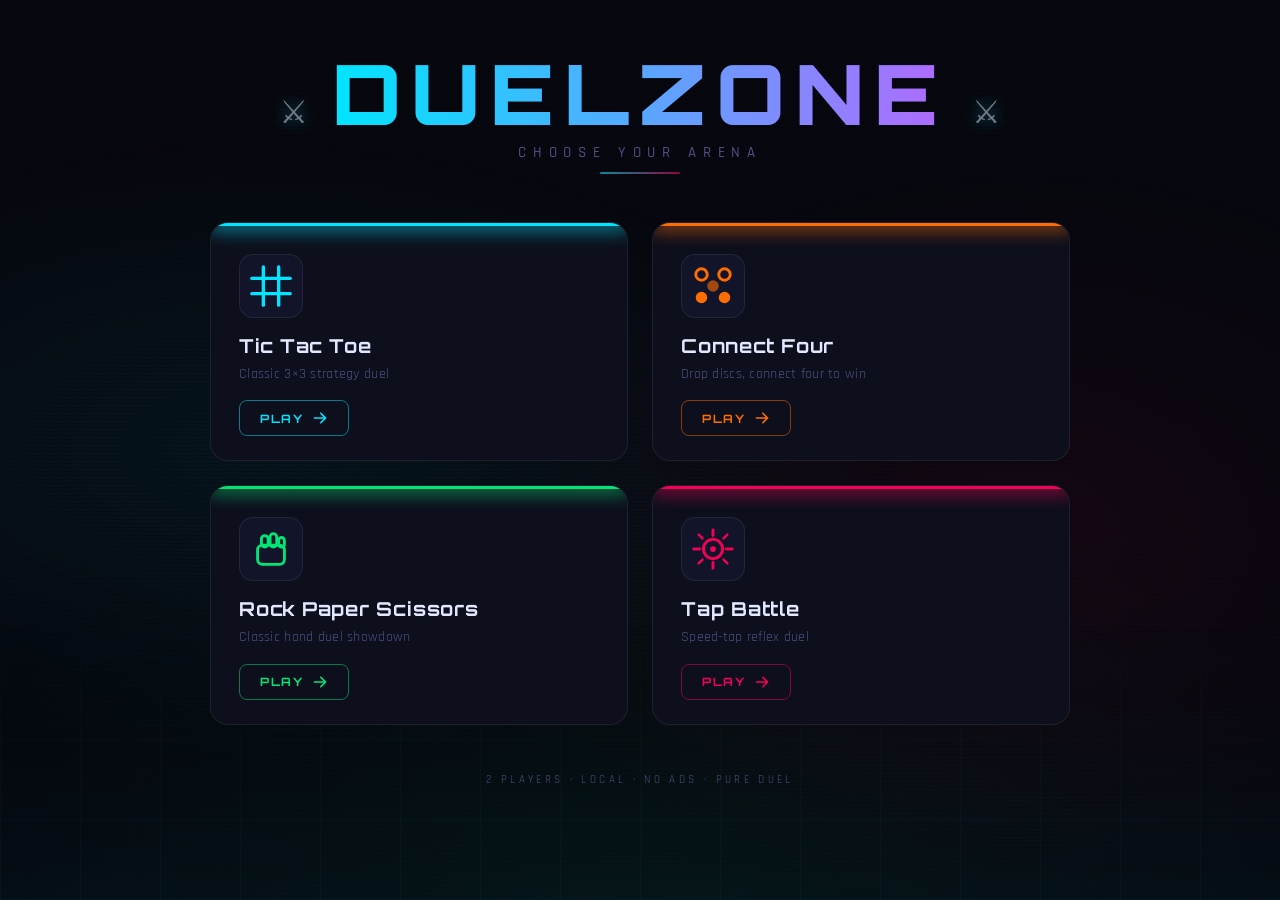
==== index.html @ 4fa33acd "Add files via upload" ====
<!DOCTYPE html>
<html lang="en">
<head>
  <meta charset="UTF-8" />
  <meta name="viewport" content="width=device-width, initial-scale=1.0"/>
  <title>DuelZone – Choose Your Arena</title>
  <link rel="preconnect" href="https://fonts.googleapis.com">
  <!--
    Hub:          Orbitron + Rajdhani
    Tic Tac Toe:  Bebas Neue + DM Mono
    Connect Four: Russo One + Barlow Condensed
  -->
  <link href="https://fonts.googleapis.com/css2?family=Orbitron:wght@700;900&family=Rajdhani:wght@400;500;600&family=Bebas+Neue&family=DM+Mono:wght@400;500&family=Russo+One&family=Barlow+Condensed:wght@400;500;600;700&display=swap" rel="stylesheet">
  <link rel="stylesheet" href="style.css" />
</head>
<body>

  <!-- Atmospheric background layers -->
  <div class="bg-fog"></div>
  <div class="bg-scanlines"></div>
  <div class="bg-grid"></div>

  <!-- ══════════════════════════════════════════════
       SCREEN 1: Game Hub  (visible by default)
       ══════════════════════════════════════════════ -->
  <div id="screen-hub">

    <header id="header">
      <div class="sword left">⚔</div>
      <div class="header-center">
        <h1 id="title">DUELZONE</h1>
        <p id="subtitle">CHOOSE YOUR ARENA</p>
        <div class="title-bar"></div>
      </div>
      <div class="sword right">⚔</div>
    </header>

    <main id="arena-grid">

      <!-- Tic Tac Toe — data-screen="ttt" triggers screen switch -->
      <article class="arena-card" data-game="Tic Tac Toe" data-screen="ttt" data-color="cyan" style="--accent:#00e5ff">
        <div class="card-top-bar"></div>
        <div class="card-inner">
          <div class="card-icon">
            <svg viewBox="0 0 48 48" fill="none" width="46" height="46">
              <line x1="16" y1="4"  x2="16" y2="44" stroke="currentColor" stroke-width="3.5" stroke-linecap="round"/>
              <line x1="32" y1="4"  x2="32" y2="44" stroke="currentColor" stroke-width="3.5" stroke-linecap="round"/>
              <line x1="4"  y1="16" x2="44" y2="16" stroke="currentColor" stroke-width="3.5" stroke-linecap="round"/>
              <line x1="4"  y1="32" x2="44" y2="32" stroke="currentColor" stroke-width="3.5" stroke-linecap="round"/>
            </svg>
          </div>
          <div class="card-text">
            <h2 class="card-title">Tic Tac Toe</h2>
            <p class="card-desc">Classic 3×3 strategy duel</p>
          </div>
          <button class="card-btn" aria-label="Play Tic Tac Toe">
            <span>PLAY</span>
            <svg class="btn-arrow" viewBox="0 0 20 20" fill="currentColor" width="16"><path d="M10.293 3.293a1 1 0 011.414 0l6 6a1 1 0 010 1.414l-6 6a1 1 0 01-1.414-1.414L14.586 11H3a1 1 0 110-2h11.586l-4.293-4.293a1 1 0 010-1.414z"/></svg>
          </button>
        </div>
        <div class="card-glow"></div>
      </article>

      <!-- Connect Four — data-screen="c4" triggers screen switch -->
      <article class="arena-card" data-game="Connect Four" data-screen="c4" data-color="orange" style="--accent:#ff6d00">
        <div class="card-top-bar"></div>
        <div class="card-inner">
          <div class="card-icon">
            <svg viewBox="0 0 48 48" fill="none" width="46" height="46">
              <circle cx="12" cy="12" r="6" stroke="currentColor" stroke-width="3"/>
              <circle cx="36" cy="12" r="6" stroke="currentColor" stroke-width="3"/>
              <circle cx="12" cy="36" r="6" fill="currentColor"/>
              <circle cx="36" cy="36" r="6" fill="currentColor"/>
              <circle cx="24" cy="24" r="6" fill="currentColor" opacity=".6"/>
            </svg>
          </div>
          <div class="card-text">
            <h2 class="card-title">Connect Four</h2>
            <p class="card-desc">Drop discs, connect four to win</p>
          </div>
          <button class="card-btn" aria-label="Play Connect Four">
            <span>PLAY</span>
            <svg class="btn-arrow" viewBox="0 0 20 20" fill="currentColor" width="16"><path d="M10.293 3.293a1 1 0 011.414 0l6 6a1 1 0 010 1.414l-6 6a1 1 0 01-1.414-1.414L14.586 11H3a1 1 0 110-2h11.586l-4.293-4.293a1 1 0 010-1.414z"/></svg>
          </button>
        </div>
        <div class="card-glow"></div>
      </article>

      <!-- Rock Paper Scissors -->
      <article class="arena-card" data-game="Rock Paper Scissors" data-color="green" style="--accent:#00e676">
        <div class="card-top-bar"></div>
        <div class="card-inner">
          <div class="card-icon">
            <svg viewBox="0 0 48 48" fill="none" width="46" height="46">
              <rect x="10" y="20" width="28" height="20" rx="5" stroke="currentColor" stroke-width="3"/>
              <rect x="14" y="10" width="7"  height="12" rx="3.5" stroke="currentColor" stroke-width="3"/>
              <rect x="23" y="8"  width="7"  height="14" rx="3.5" stroke="currentColor" stroke-width="3"/>
              <rect x="32" y="12" width="6"  height="10" rx="3"   stroke="currentColor" stroke-width="3"/>
            </svg>
          </div>
          <div class="card-text">
            <h2 class="card-title">Rock Paper Scissors</h2>
            <p class="card-desc">Classic hand duel showdown</p>
          </div>
          <button class="card-btn" aria-label="Play Rock Paper Scissors">
            <span>PLAY</span>
            <svg class="btn-arrow" viewBox="0 0 20 20" fill="currentColor" width="16"><path d="M10.293 3.293a1 1 0 011.414 0l6 6a1 1 0 010 1.414l-6 6a1 1 0 01-1.414-1.414L14.586 11H3a1 1 0 110-2h11.586l-4.293-4.293a1 1 0 010-1.414z"/></svg>
          </button>
        </div>
        <div class="card-glow"></div>
      </article>

      <!-- Tap Battle -->
      <article class="arena-card" data-game="Tap Battle" data-color="pink" style="--accent:#f50057">
        <div class="card-top-bar"></div>
        <div class="card-inner">
          <div class="card-icon">
            <svg viewBox="0 0 48 48" fill="none" width="46" height="46">
              <circle cx="24" cy="24" r="10" stroke="currentColor" stroke-width="3"/>
              <circle cx="24" cy="24" r="3"  fill="currentColor"/>
              <line x1="24" y1="4"  x2="24" y2="10" stroke="currentColor" stroke-width="3" stroke-linecap="round"/>
              <line x1="24" y1="38" x2="24" y2="44" stroke="currentColor" stroke-width="3" stroke-linecap="round"/>
              <line x1="4"  y1="24" x2="10" y2="24" stroke="currentColor" stroke-width="3" stroke-linecap="round"/>
              <line x1="38" y1="24" x2="44" y2="24" stroke="currentColor" stroke-width="3" stroke-linecap="round"/>
              <line x1="9"  y1="9"  x2="13" y2="13" stroke="currentColor" stroke-width="2.5" stroke-linecap="round"/>
              <line x1="35" y1="35" x2="39" y2="39" stroke="currentColor" stroke-width="2.5" stroke-linecap="round"/>
              <line x1="39" y1="9"  x2="35" y2="13" stroke="currentColor" stroke-width="2.5" stroke-linecap="round"/>
              <line x1="13" y1="35" x2="9"  y2="39" stroke="currentColor" stroke-width="2.5" stroke-linecap="round"/>
            </svg>
          </div>
          <div class="card-text">
            <h2 class="card-title">Tap Battle</h2>
            <p class="card-desc">Speed-tap reflex duel</p>
          </div>
          <button class="card-btn" aria-label="Play Tap Battle">
            <span>PLAY</span>
            <svg class="btn-arrow" viewBox="0 0 20 20" fill="currentColor" width="16"><path d="M10.293 3.293a1 1 0 011.414 0l6 6a1 1 0 010 1.414l-6 6a1 1 0 01-1.414-1.414L14.586 11H3a1 1 0 110-2h11.586l-4.293-4.293a1 1 0 010-1.414z"/></svg>
          </button>
        </div>
        <div class="card-glow"></div>
      </article>

    </main>

    <footer id="footer">2 PLAYERS · LOCAL · NO ADS · PURE DUEL</footer>
  </div><!-- /#screen-hub -->


  <!-- ══════════════════════════════════════════════
       SCREEN 2: Tic Tac Toe  (hidden by default)
       ══════════════════════════════════════════════ -->
  <div id="screen-ttt" class="hidden">

    <button id="back-to-hub">← Back to Hub</button>

    <div id="ttt-app">

      <header id="ttt-header">
        <p id="mode-label">LOCAL PvP</p>
        <h2 id="ttt-title">Tic Tac Toe</h2>
      </header>

      <div id="mode-selector">
        <button class="mode-btn active" id="btn-pvp">👥 Player vs Player</button>
        <button class="mode-btn"        id="btn-pve">🤖 Player vs Bot</button>
      </div>

      <div id="difficulty-selector" class="hidden">
        <span id="diff-label">DIFFICULTY</span>
        <div id="diff-buttons">
          <button class="diff-btn active" id="btn-easy">Easy</button>
          <button class="diff-btn"        id="btn-medium">Medium</button>
          <button class="diff-btn"        id="btn-hard">Hard</button>
        </div>
      </div>

      <div id="scorecards">
        <div class="ttt-scorecard" id="card-p1">
          <span class="ttt-mark x">X</span>
          <span class="ttt-name">Player 1</span>
          <span class="ttt-score" id="score-p1">0</span>
        </div>
        <div class="ttt-vs">VS</div>
        <div class="ttt-scorecard" id="card-p2">
          <span class="ttt-mark o" id="p2-mark">O</span>
          <span class="ttt-name"   id="p2-name">Player 2</span>
          <span class="ttt-score"  id="score-p2">0</span>
        </div>
      </div>

      <div id="status-wrap">
        <p id="status">Player 1's Turn</p>
      </div>

      <div id="board">
        <div class="cell" data-index="0"></div>
        <div class="cell" data-index="1"></div>
        <div class="cell" data-index="2"></div>
        <div class="cell" data-index="3"></div>
        <div class="cell" data-index="4"></div>
        <div class="cell" data-index="5"></div>
        <div class="cell" data-index="6"></div>
        <div class="cell" data-index="7"></div>
        <div class="cell" data-index="8"></div>
      </div>

      <button id="restart">↺ New Game</button>

    </div><!-- /#ttt-app -->
  </div><!-- /#screen-ttt -->


  <!-- ══════════════════════════════════════════════
       SCREEN 3: Connect Four  (hidden by default)
       All IDs are prefixed with c4- to avoid collisions
       with Tic Tac Toe IDs that share the same names.
       ══════════════════════════════════════════════ -->
  <div id="screen-c4" class="hidden">

    <!-- Back button — mirrors the TTT pattern exactly -->
    <button id="c4-back-to-hub">← Back to Hub</button>

    <!-- C4 app shell -->
    <div id="c4-app">

      <!-- Header -->
      <header id="c4-game-header">
        <p class="c4-eyebrow">DUELZONE ARENA</p>
        <h2 id="c4-game-title">CONNECT FOUR</h2>
      </header>

      <!-- Controls row -->
      <div id="c4-controls">

        <div class="c4-control-group">
          <label class="c4-control-label">MODE</label>
          <div class="c4-btn-group">
            <button class="c4-ctrl-btn active" id="c4-btn-pvp">👥 PvP</button>
            <button class="c4-ctrl-btn"        id="c4-btn-bot">🤖 vs Bot</button>
          </div>
        </div>

        <div class="c4-control-group hidden" id="c4-diff-group">
          <label class="c4-control-label">DIFFICULTY</label>
          <div class="c4-btn-group">
            <button class="c4-diff-btn active" id="c4-diff-easy">Easy</button>
            <button class="c4-diff-btn"        id="c4-diff-med">Medium</button>
            <button class="c4-diff-btn"        id="c4-diff-hard">Hard</button>
          </div>
        </div>

        <button id="c4-btn-reset">↺ Reset</button>

      </div>

      <!-- Player info bar -->
      <div id="c4-player-bar">
        <div class="c4-player-card" id="c4-p1-card">
          <span class="c4-disc-dot red"></span>
          <span class="c4-player-label">Player 1</span>
          <span class="c4-player-score" id="c4-score-p1">0</span>
        </div>
        <div id="c4-status-wrap">
          <p id="c4-status-text">Player 1's Turn</p>
        </div>
        <div class="c4-player-card" id="c4-p2-card">
          <span class="c4-disc-dot yellow"></span>
          <span class="c4-player-label" id="c4-p2-label">Player 2</span>
          <span class="c4-player-score" id="c4-score-p2">0</span>
        </div>
      </div>

      <!-- Drop zone: 7 ghost-disc hover indicators above the board -->
      <div id="c4-drop-zone">
        <div class="c4-drop-cell" data-col="0"><span class="c4-ghost-disc"></span></div>
        <div class="c4-drop-cell" data-col="1"><span class="c4-ghost-disc"></span></div>
        <div class="c4-drop-cell" data-col="2"><span class="c4-ghost-disc"></span></div>
        <div class="c4-drop-cell" data-col="3"><span class="c4-ghost-disc"></span></div>
        <div class="c4-drop-cell" data-col="4"><span class="c4-ghost-disc"></span></div>
        <div class="c4-drop-cell" data-col="5"><span class="c4-ghost-disc"></span></div>
        <div class="c4-drop-cell" data-col="6"><span class="c4-ghost-disc"></span></div>
      </div>

      <!-- Board: 42 .c4-board-cell divs injected by JS in c4RenderBoard() -->
      <div id="c4-board-wrap">
        <div id="c4-board">
          <!-- cells injected by JS -->
        </div>
        <!-- Column overlays: invisible full-height click/hover targets per column -->
        <div id="c4-col-overlays">
          <div class="c4-col-overlay" data-col="0"></div>
          <div class="c4-col-overlay" data-col="1"></div>
          <div class="c4-col-overlay" data-col="2"></div>
          <div class="c4-col-overlay" data-col="3"></div>
          <div class="c4-col-overlay" data-col="4"></div>
          <div class="c4-col-overlay" data-col="5"></div>
          <div class="c4-col-overlay" data-col="6"></div>
        </div>
      </div>

    </div><!-- /#c4-app -->
  </div><!-- /#screen-c4 -->


  <!-- Launch overlay (used by cards with no built-in screen yet) -->
  <div id="launch-overlay" aria-hidden="true">
    <div id="launch-inner">
      <div id="launch-ring"></div>
      <p id="launch-label">LAUNCHING</p>
      <p id="launch-game"></p>
    </div>
  </div>

  <script src="script.js"></script>
</body>
</html>
---- style.css ----
/* ═══════════════════════════════════════════════════════
   DUELZONE  ·  Main Menu Styles
   ═══════════════════════════════════════════════════════ */

/* ── Reset ─────────────────────────────────────────────── */
*, *::before, *::after { box-sizing: border-box; margin: 0; padding: 0; }

/* ── Design tokens ─────────────────────────────────────── */
:root {
  --bg:          #07080f;
  --surface:     #0d0f1c;
  --surface-2:   #12152a;
  --border:      rgba(255,255,255,0.07);
  --text:        #e2e8ff;
  --muted:       #4a5080;
  --title-from:  #00e5ff;
  --title-to:    #f50057;
  --radius:      18px;
  --transition:  0.32s cubic-bezier(0.23, 1, 0.32, 1);
}

/* ── Body & fonts ──────────────────────────────────────── */
html, body {
  height: 100%;
  background: var(--bg);
  color: var(--text);
  font-family: 'Rajdhani', sans-serif;
  overflow-x: hidden;
}

/* ── Atmospheric layers ────────────────────────────────── */
/*
   FIX: All decorative background layers get pointer-events: none.
   These are position:fixed and cover the full viewport — without this,
   they silently swallow every click before it ever reaches a card.
*/

/* Deep radial fog blob */
.bg-fog {
  position: fixed;
  inset: 0;
  background:
    radial-gradient(ellipse 70% 50% at 20% 50%,  rgba(0,229,255,0.06) 0%, transparent 70%),
    radial-gradient(ellipse 60% 60% at 80% 60%,  rgba(245,0,87,0.06)  0%, transparent 70%),
    radial-gradient(ellipse 80% 80% at 50% 100%, rgba(0,230,118,0.04) 0%, transparent 70%);
  pointer-events: none; /* ✅ decorative — never intercept clicks */
  z-index: 0;
}

/* Horizontal scanlines */
.bg-scanlines {
  position: fixed;
  inset: 0;
  background: repeating-linear-gradient(
    to bottom,
    transparent 0px,
    transparent 3px,
    rgba(0,0,0,0.18) 3px,
    rgba(0,0,0,0.18) 4px
  );
  pointer-events: none; /* ✅ decorative — never intercept clicks */
  z-index: 1;
}

/* Subtle perspective grid at the bottom */
.bg-grid {
  position: fixed;
  bottom: 0;
  left: 0;
  right: 0;
  height: 40vh;
  background:
    linear-gradient(to bottom, transparent, rgba(0,229,255,0.03)),
    repeating-linear-gradient(90deg, rgba(0,229,255,0.07) 0px, transparent 1px, transparent 80px),
    repeating-linear-gradient(0deg,  rgba(0,229,255,0.07) 0px, transparent 1px, transparent 80px);
  pointer-events: none; /* ✅ decorative — never intercept clicks */
  mask-image: linear-gradient(to bottom, transparent, black);
  z-index: 1;
}

/* ── Utility ─────────────────────────────────────────────── */
/* Single source of truth for hiding screens and elements */
.hidden { display: none !important; }

/* ── Screen layout ───────────────────────────────────────── */
/*
  Both screens sit in the same document. Only one is visible at a time.
  JS adds/removes .hidden to switch between them.
  Both fill the full viewport and center their content.
*/

/* ── Page shell (Hub screen) ───────────────────────────── */
#screen-hub {
  position: relative;
  z-index: 10;
  min-height: 100vh;
  display: flex;
  flex-direction: column;
  align-items: center;
  padding: 52px 24px 40px;
  gap: 48px;
}

/* ── Header ────────────────────────────────────────────── */
#header {
  display: flex;
  align-items: center;
  gap: 24px;
  opacity: 0;
  transform: translateY(-30px);
  animation: slideDown 0.7s 0.1s cubic-bezier(0.23,1,0.32,1) forwards;
}

.header-center { text-align: center; }

.sword {
  font-size: 2rem;
  opacity: 0.5;
  filter: drop-shadow(0 0 8px var(--title-from));
  user-select: none;
}
.sword.left  { transform: scaleX(-1); }

/* Gradient shimmer title */
#title {
  font-family: 'Orbitron', sans-serif;
  font-weight: 900;
  font-size: clamp(2.8rem, 7vw, 5.2rem);
  letter-spacing: 0.12em;
  background: linear-gradient(90deg, var(--title-from) 0%, #b06aff 50%, var(--title-to) 100%);
  background-size: 200% auto;
  -webkit-background-clip: text;
  -webkit-text-fill-color: transparent;
  background-clip: text;
  animation: shimmer 4s linear infinite;
  line-height: 1;
}

@keyframes shimmer {
  0%   { background-position: 0%   center; }
  100% { background-position: 200% center; }
}

#subtitle {
  font-family: 'Rajdhani', sans-serif;
  font-weight: 500;
  font-size: clamp(0.75rem, 1.5vw, 0.95rem);
  letter-spacing: 0.45em;
  color: var(--muted);
  margin-top: 8px;
  text-transform: uppercase;
}

/* Decorative line under subtitle */
.title-bar {
  width: 80px;
  height: 2px;
  margin: 10px auto 0;
  background: linear-gradient(90deg, var(--title-from), var(--title-to));
  border-radius: 2px;
  opacity: 0.6;
}

/* ── Arena grid ────────────────────────────────────────── */
#arena-grid {
  display: grid;
  grid-template-columns: repeat(2, 1fr);
  gap: 24px;
  width: 100%;
  max-width: 860px;
}

/* ── Cards ─────────────────────────────────────────────── */
.arena-card {
  position: relative;
  background: var(--surface);
  border: 1px solid var(--border);
  border-radius: var(--radius);
  overflow: hidden;
  cursor: pointer;
  /*
    FIX: Removed `isolation: isolate`.
    isolation:isolate created a new stacking context where .card-glow
    (position:absolute; inset:0) would sit in the same hit-test layer as
    .card-inner even at z-index:-1 in certain browsers, silently eating
    pointer events from buttons inside .card-inner.
    We manage stacking explicitly via z-index on child elements instead.
  */
  pointer-events: auto; /* ✅ explicit — never inherited as none */
  z-index: 0;

  /* Staggered entrance */
  opacity: 0;
  transform: translateY(40px) scale(0.96);
  animation: cardIn 0.6s cubic-bezier(0.23,1,0.32,1) forwards;

  transition:
    transform var(--transition),
    border-color var(--transition),
    box-shadow var(--transition);
}

/* Each card enters with a delay */
.arena-card:nth-child(1) { animation-delay: 0.3s; }
.arena-card:nth-child(2) { animation-delay: 0.42s; }
.arena-card:nth-child(3) { animation-delay: 0.54s; }
.arena-card:nth-child(4) { animation-delay: 0.66s; }

@keyframes cardIn {
  to { opacity: 1; transform: translateY(0) scale(1); }
}

/* Hover lift + glow */
.arena-card:hover {
  transform: translateY(-8px) scale(1.02);
  border-color: var(--accent);
  box-shadow:
    0 0 0 1px var(--accent),
    0 20px 60px -10px color-mix(in srgb, var(--accent) 40%, transparent),
    0 8px  24px -4px  color-mix(in srgb, var(--accent) 25%, transparent);
}

.arena-card:active {
  transform: translateY(-4px) scale(1.01);
  transition-duration: 0.1s;
}

/* Colored top accent bar */
.card-top-bar {
  height: 3px;
  background: var(--accent);
  box-shadow: 0 0 18px 2px var(--accent);
  transition: height var(--transition);
  pointer-events: none; /* ✅ FIX: decorative bar was intercepting clicks at the card top */
}
.arena-card:hover .card-top-bar { height: 4px; }

/* ── Ambient glow behind card ── */
.card-glow {
  position: absolute;
  inset: 0;
  background: radial-gradient(ellipse 70% 60% at 50% 110%, var(--accent), transparent 70%);
  opacity: 0;
  transition: opacity var(--transition);
  pointer-events: none; /* ✅ decorative absolute fill — must never intercept clicks */
  z-index: 0;           /* ✅ FIX: was z-index:-1 inside isolation:isolate which caused
                               hit-test ambiguity. Now z-index:0 but pointer-events:none
                               means it never captures events. .card-inner is z-index:1
                               so it always paints and hit-tests above this layer. */
}
.arena-card:hover .card-glow { opacity: 0.12; }

/* ── Card inner layout ─────────────────────────────────── */
.card-inner {
  /*
    FIX: Added position:relative + z-index:1.
    Without this, .card-inner (static flow) had no explicit stacking guarantee
    over .card-glow (position:absolute). Now it is unambiguously above the glow
    layer in all browsers, ensuring all child elements (icon, text, button)
    receive pointer events correctly.
  */
  position: relative;
  z-index: 1;
  pointer-events: auto; /* ✅ explicit — inherit must never override this */
  display: flex;
  flex-direction: column;
  align-items: flex-start;
  gap: 16px;
  padding: 28px 28px 24px;
}

/* Icon wrapper */
.card-icon {
  width: 64px;
  height: 64px;
  background: var(--surface-2);
  border: 1px solid var(--border);
  border-radius: 14px;
  display: flex;
  align-items: center;
  justify-content: center;
  color: var(--accent);
  transition: background var(--transition), box-shadow var(--transition);
  flex-shrink: 0;
}
.arena-card:hover .card-icon {
  background: color-mix(in srgb, var(--accent) 12%, var(--surface-2));
  box-shadow: 0 0 20px -4px var(--accent);
}

/* Text */
.card-text { flex: 1; }

.card-title {
  font-family: 'Orbitron', sans-serif;
  font-weight: 700;
  font-size: clamp(0.95rem, 2vw, 1.2rem);
  color: var(--text);
  letter-spacing: 0.04em;
  margin-bottom: 6px;
}

.card-desc {
  font-size: 0.9rem;
  font-weight: 400;
  color: var(--muted);
  letter-spacing: 0.02em;
  line-height: 1.4;
}

/* Play button */
.card-btn {
  display: inline-flex;
  align-items: center;
  gap: 8px;
  padding: 9px 20px;
  background: transparent;
  border: 1px solid color-mix(in srgb, var(--accent) 50%, transparent);
  border-radius: 8px;
  color: var(--accent);
  font-family: 'Orbitron', sans-serif;
  font-size: 0.72rem;
  font-weight: 700;
  letter-spacing: 0.15em;
  cursor: pointer;          /* ✅ pointer cursor on button */
  pointer-events: auto;     /* ✅ FIX: explicit override ensures button is always hittable
                                  even if a parent somehow gains pointer-events:none */
  position: relative;       /* ✅ FIX: establishes stacking context so button sits above
                                  any siblings or pseudo-elements within .card-inner */
  z-index: 2;
  transition:
    background var(--transition),
    border-color var(--transition),
    color var(--transition),
    box-shadow var(--transition),
    transform 0.15s;
}

.card-btn:hover {
  background: var(--accent);
  border-color: var(--accent);
  color: #07080f;
  box-shadow: 0 0 20px -4px var(--accent);
}

.card-btn:active { transform: scale(0.95); }

.btn-arrow {
  transition: transform var(--transition);
}
.card-btn:hover .btn-arrow { transform: translateX(3px); }

/* ── Footer ────────────────────────────────────────────── */
#footer {
  font-size: 0.7rem;
  letter-spacing: 0.3em;
  color: var(--muted);
  text-align: center;
  opacity: 0;
  animation: fadeIn 0.6s 1s ease forwards;
}

/* ── Launch overlay ────────────────────────────────────── */
/*
  FIX: Added visibility:hidden to the inactive state.
  opacity:0 + pointer-events:none is usually sufficient, but during the
  0.3s fade-out CSS transition, there is a brief window where the overlay
  is still partially visible. Using visibility:hidden removes the element
  from hit-testing entirely in its resting state, making this bulletproof.
  visibility transitions instantly on .active so the spinner appears
  immediately without any perceptible flicker.
*/
#launch-overlay {
  position: fixed;
  inset: 0;
  background: rgba(7, 8, 15, 0.97);
  display: flex;
  align-items: center;
  justify-content: center;
  z-index: 999;
  opacity: 0;
  visibility: hidden;       /* ✅ FIX: removed from hit-testing when inactive */
  pointer-events: none;     /* ✅ belt-and-suspenders: also not a pointer target */
  transition: opacity 0.3s ease;
}

#launch-overlay.active {
  opacity: 1;
  visibility: visible;      /* ✅ restored for the active (visible) state */
  pointer-events: auto;     /* ✅ FIX: use 'auto' instead of 'all' for spec correctness */
}

#launch-inner {
  text-align: center;
  display: flex;
  flex-direction: column;
  align-items: center;
  gap: 20px;
}

/* Spinning ring – accent colour is set via JS */
#launch-ring {
  width: 72px;
  height: 72px;
  border: 3px solid transparent;
  border-top-color: var(--launch-color, #00e5ff);
  border-radius: 50%;
  animation: spin 0.7s linear infinite;
}

@keyframes spin { to { transform: rotate(360deg); } }

#launch-label {
  font-family: 'Orbitron', sans-serif;
  font-size: 0.75rem;
  letter-spacing: 0.4em;
  color: var(--muted);
}

#launch-game {
  font-family: 'Orbitron', sans-serif;
  font-size: clamp(1.2rem, 3vw, 1.8rem);
  font-weight: 700;
  letter-spacing: 0.1em;
  color: var(--launch-color, #00e5ff);
  text-shadow: 0 0 30px var(--launch-color, #00e5ff);
}

/* ── Shared animations ─────────────────────────────────── */
@keyframes slideDown {
  to { opacity: 1; transform: translateY(0); }
}
@keyframes fadeIn {
  to { opacity: 1; }
}

/* ── Responsive ────────────────────────────────────────── */
@media (max-width: 560px) {
  #arena-grid {
    grid-template-columns: 1fr;
    gap: 16px;
  }

  #page { padding: 36px 16px 32px; gap: 32px; }

  .card-inner { padding: 22px 20px 18px; }

  .sword { display: none; }
}

@media (min-width: 561px) and (max-width: 720px) {
  .card-inner { padding: 22px 20px 18px; }
  .card-title  { font-size: 0.9rem; }
}


/* ════════════════════════════════════════════════════════════
   SCREEN 2: Tic Tac Toe
   All rules scoped under #screen-ttt to prevent collisions
   with hub classes that share the same names.
   ════════════════════════════════════════════════════════════ */

/* TTT CSS variables — override hub vars inside this screen only */
#screen-ttt {
  --ttt-bg:        #0d0d0f;
  --ttt-surface:   #16161a;
  --ttt-border:    #2a2a30;
  --ttt-x:         #ff4d6d;
  --ttt-o:         #4cc9f0;
  --ttt-bot:       #b388ff;
  --ttt-text:      #e8e8f0;
  --ttt-muted:     #6b6b7e;
  --ttt-accent:    #f8f800;
  --ttt-radius:    12px;

  /* Screen layout */
  position: relative;
  z-index: 10;
  min-height: 100vh;
  display: flex;
  flex-direction: column;
  align-items: center;
  justify-content: flex-start;
  padding: 24px 24px 40px;
  font-family: 'DM Mono', monospace;
  color: var(--ttt-text);
}

/* Back to Hub button */
#back-to-hub {
  align-self: flex-start;
  display: inline-flex;
  align-items: center;
  gap: 8px;
  padding: 9px 18px;
  margin-bottom: 20px;
  font-family: 'DM Mono', monospace;
  font-size: 0.78rem;
  letter-spacing: 0.1em;
  background: transparent;
  color: var(--ttt-muted);
  border: 1px solid var(--ttt-border);
  border-radius: var(--ttt-radius);
  cursor: pointer;
  transition: color 0.2s, border-color 0.2s, background 0.2s;
}
#back-to-hub:hover {
  color: var(--ttt-text);
  border-color: var(--ttt-accent);
  background: rgba(248,248,0,0.06);
}

/* TTT App shell */
#ttt-app {
  position: relative;
  display: flex;
  flex-direction: column;
  align-items: center;
  gap: 20px;
  width: 100%;
  max-width: 420px;
}

/* Subtle grid texture behind TTT */
#screen-ttt::before {
  content: '';
  position: fixed;
  inset: 0;
  background-image:
    linear-gradient(var(--ttt-border) 1px, transparent 1px),
    linear-gradient(90deg, var(--ttt-border) 1px, transparent 1px);
  background-size: 40px 40px;
  opacity: 0.25;
  pointer-events: none;
  z-index: -1;
}

/* TTT Header */
#ttt-header { text-align: center; }

#mode-label {
  font-size: 0.7rem;
  letter-spacing: 0.3em;
  color: var(--ttt-accent);
  margin-bottom: 4px;
  transition: color 0.3s;
}

#ttt-title {
  font-family: 'Bebas Neue', sans-serif;
  font-size: clamp(2.8rem, 8vw, 4rem);
  letter-spacing: 0.08em;
  line-height: 1;
  color: var(--ttt-text);
  font-weight: 400;
}

/* Mode selector */
#mode-selector {
  display: flex;
  gap: 10px;
  width: 100%;
}

.mode-btn {
  flex: 1;
  padding: 11px 8px;
  font-family: 'DM Mono', monospace;
  font-size: 0.75rem;
  letter-spacing: 0.06em;
  background: var(--ttt-surface);
  color: var(--ttt-muted);
  border: 1px solid var(--ttt-border);
  border-radius: var(--ttt-radius);
  cursor: pointer;
  transition: background 0.2s, color 0.2s, border-color 0.2s;
}
.mode-btn:hover { color: var(--ttt-text); border-color: #444; }
.mode-btn.active { background: var(--ttt-accent); color: #000; border-color: var(--ttt-accent); font-weight: 500; }

/* Difficulty selector */
#difficulty-selector {
  display: flex;
  align-items: center;
  justify-content: space-between;
  width: 100%;
  background: var(--ttt-surface);
  border: 1px solid var(--ttt-border);
  border-radius: var(--ttt-radius);
  padding: 10px 14px;
  gap: 12px;
}
#diff-label { font-size: 0.65rem; letter-spacing: 0.2em; color: var(--ttt-muted); flex-shrink: 0; }
#diff-buttons { display: flex; gap: 8px; }
.diff-btn {
  padding: 7px 16px;
  font-family: 'DM Mono', monospace;
  font-size: 0.72rem;
  letter-spacing: 0.08em;
  background: transparent;
  color: var(--ttt-muted);
  border: 1px solid var(--ttt-border);
  border-radius: 8px;
  cursor: pointer;
  transition: background 0.18s, color 0.18s, border-color 0.18s;
}
.diff-btn:hover { color: var(--ttt-text); border-color: #444; }
.diff-btn.active#btn-easy   { background: #2a9d2a; border-color: #2a9d2a; color: #fff; }
.diff-btn.active#btn-medium { background: #e08c00; border-color: #e08c00; color: #fff; }
.diff-btn.active#btn-hard   { background: #cc2222; border-color: #cc2222; color: #fff; }

/* Scorecards — prefixed .ttt-* to avoid hub class name collisions */
#scorecards { display: flex; align-items: center; gap: 12px; width: 100%; }

.ttt-scorecard {
  flex: 1;
  background: var(--ttt-surface);
  border: 1px solid var(--ttt-border);
  border-radius: var(--ttt-radius);
  padding: 14px 12px;
  display: flex;
  flex-direction: column;
  align-items: center;
  gap: 4px;
  transition: border-color 0.2s, box-shadow 0.2s;
}
.ttt-scorecard.active { border-color: var(--ttt-accent); box-shadow: 0 0 18px -4px var(--ttt-accent); }

.ttt-mark { font-family: 'Bebas Neue', sans-serif; font-size: 2rem; line-height: 1; }
.ttt-mark.x   { color: var(--ttt-x);   }
.ttt-mark.o   { color: var(--ttt-o);   }
.ttt-mark.bot { color: var(--ttt-bot); }

.ttt-name  { font-size: 0.65rem; letter-spacing: 0.15em; color: var(--ttt-muted); text-transform: uppercase; }
.ttt-score { font-family: 'Bebas Neue', sans-serif; font-size: 1.6rem; color: var(--ttt-text); line-height: 1; }
.ttt-vs    { font-family: 'Bebas Neue', sans-serif; font-size: 1.1rem; letter-spacing: 0.1em; color: var(--ttt-muted); flex-shrink: 0; }

/* Status banner */
#status-wrap {
  width: 100%;
  background: var(--ttt-surface);
  border: 1px solid var(--ttt-border);
  border-radius: var(--ttt-radius);
  padding: 14px 20px;
  text-align: center;
  min-height: 52px;
  display: flex;
  align-items: center;
  justify-content: center;
}
#status { font-size: 0.95rem; letter-spacing: 0.06em; color: var(--ttt-text); transition: color 0.2s; }
#status.win  { color: var(--ttt-accent); font-size: 1.05rem; }
#status.draw { color: var(--ttt-muted);  font-size: 1.05rem; }
#status.thinking { color: var(--ttt-bot); animation: blink 0.7s ease infinite alternate; }
@keyframes blink { from { opacity: 1; } to { opacity: 0.4; } }

/* Board */
#board {
  display: grid;
  grid-template-columns: repeat(3, 1fr);
  gap: 10px;
  width: 100%;
}
#board.disabled { pointer-events: none; opacity: 0.75; }

.cell {
  aspect-ratio: 1;
  background: var(--ttt-surface);
  border: 1px solid var(--ttt-border);
  border-radius: var(--ttt-radius);
  display: flex;
  align-items: center;
  justify-content: center;
  font-family: 'Bebas Neue', sans-serif;
  font-size: clamp(2.4rem, 10vw, 3.4rem);
  cursor: pointer;
  user-select: none;
  transition: background 0.15s, border-color 0.15s, transform 0.1s;
}
.cell:hover:not(.taken) { background: #1e1e24; border-color: #444; transform: scale(1.03); }
.cell.x { color: var(--ttt-x); border-color: rgba(255,77,109,0.35); }
.cell.o { color: var(--ttt-o); border-color: rgba(76,201,240,0.35); }
#board.bot-mode .cell.o { color: var(--ttt-bot); border-color: rgba(179,136,255,0.35); }
.cell.winner { animation: cellPulse 0.7s ease forwards; }
@keyframes cellPulse { 0% { transform: scale(1); } 40% { transform: scale(1.12); } 100% { transform: scale(1.06); } }
@keyframes cellPop   { 0% { transform: scale(0.4); opacity: 0; } 70% { transform: scale(1.15); } 100% { transform: scale(1); opacity: 1; } }
.cell.x, .cell.o { animation: cellPop 0.2s ease forwards; }

/* Restart button */
#restart {
  width: 100%;
  padding: 15px;
  font-family: 'DM Mono', monospace;
  font-size: 0.9rem;
  letter-spacing: 0.12em;
  background: transparent;
  color: var(--ttt-text);
  border: 1px solid var(--ttt-border);
  border-radius: var(--ttt-radius);
  cursor: pointer;
  transition: background 0.2s, border-color 0.2s, color 0.2s;
}
#restart:hover { background: var(--ttt-accent); border-color: var(--ttt-accent); color: #000; }

/* TTT Responsive */
@media (max-width: 480px) {
  #screen-ttt { padding: 16px 16px 32px; }
  #ttt-app    { gap: 14px; }
}


/* ════════════════════════════════════════════════════════════
   SCREEN 3: Connect Four
   All rules are scoped under #screen-c4 or use the c4- prefix
   to guarantee zero collisions with hub or Tic Tac Toe styles.
   ════════════════════════════════════════════════════════════ */

/*
  C4 design tokens — defined on #screen-c4 so they're isolated.
  These mirror the standalone game's :root vars but don't pollute
  the global scope (which would override hub/TTT colours).
*/
#screen-c4 {
  --c4-bg:          #07090f;
  --c4-frame:       #0e1a35;
  --c4-frame-hi:    #162447;
  --c4-frame-edge:  #1f3464;
  --c4-cell-hole:   #060810;
  --c4-red:         #ff2d4b;
  --c4-red-glow:    rgba(255, 45, 75, 0.6);
  --c4-yellow:      #ffc700;
  --c4-yellow-glow: rgba(255, 199, 0, 0.55);
  --c4-text:        #c8d4f0;
  --c4-muted:       #3d5080;
  --c4-accent:      #4fc3f7;
  --c4-radius-ui:   10px;
  --c4-board-gap:   10px;
  --c4-cell-size:   clamp(46px, 8vw, 70px);
  --c4-font-display:'Russo One', sans-serif;
  --c4-font-ui:     'Barlow Condensed', sans-serif;

  /* Screen layout */
  position: relative;
  z-index: 10;
  min-height: 100vh;
  display: flex;
  flex-direction: column;
  align-items: center;
  padding: 24px 20px 48px;
  gap: 18px;
  font-family: var(--c4-font-ui);
  color: var(--c4-text);
}

/* Subtle grid texture scoped to C4 screen */
#screen-c4::before {
  content: '';
  position: fixed;
  inset: 0;
  background:
    radial-gradient(ellipse 80% 60% at 50% -10%, rgba(79,195,247,0.07) 0%, transparent 60%),
    radial-gradient(ellipse 50% 50% at 10% 100%, rgba(255,45,75,0.05) 0%, transparent 50%),
    radial-gradient(ellipse 50% 50% at 90% 100%, rgba(255,199,0,0.05) 0%, transparent 50%),
    repeating-linear-gradient(to bottom, transparent 0px, transparent 3px,
      rgba(255,255,255,0.015) 3px, rgba(255,255,255,0.015) 4px);
  pointer-events: none;
  z-index: -1;
}

/* ── Back to Hub ─────────────────────────────── */
#c4-back-to-hub {
  align-self: flex-start;
  display: inline-flex;
  align-items: center;
  gap: 8px;
  padding: 9px 18px;
  font-family: var(--c4-font-ui);
  font-size: 0.78rem;
  font-weight: 600;
  letter-spacing: 0.1em;
  background: transparent;
  color: var(--c4-muted);
  border: 1px solid var(--c4-frame-edge);
  border-radius: var(--c4-radius-ui);
  cursor: pointer;
  transition: color 0.2s, border-color 0.2s, background 0.2s;
}
#c4-back-to-hub:hover {
  color: var(--c4-text);
  border-color: var(--c4-accent);
  background: rgba(79, 195, 247, 0.06);
}

/* ── App shell ───────────────────────────────── */
#c4-app {
  display: flex;
  flex-direction: column;
  align-items: center;
  gap: 18px;
  width: 100%;
}

/* ── Header ──────────────────────────────────── */
#c4-game-header { text-align: center; }

.c4-eyebrow {
  font-size: 0.68rem;
  letter-spacing: 0.4em;
  color: var(--c4-accent);
  opacity: 0.7;
  margin-bottom: 4px;
}

#c4-game-title {
  font-family: var(--c4-font-display);
  font-size: clamp(2rem, 6vw, 3.4rem);
  letter-spacing: 0.06em;
  background: linear-gradient(135deg, #4fc3f7 0%, #81d4fa 40%, #b3e5fc 100%);
  -webkit-background-clip: text;
  -webkit-text-fill-color: transparent;
  background-clip: text;
  filter: drop-shadow(0 0 20px rgba(79,195,247,0.4));
  font-weight: 400;
}

/* ── Controls row ────────────────────────────── */
#c4-controls {
  display: flex;
  align-items: flex-end;
  gap: 16px;
  flex-wrap: wrap;
  justify-content: center;
}

.c4-control-group { display: flex; flex-direction: column; gap: 6px; }
.c4-control-label { font-size: 0.6rem; letter-spacing: 0.22em; color: var(--c4-muted); }
.c4-btn-group     { display: flex; gap: 6px; }

.c4-ctrl-btn,
.c4-diff-btn {
  padding: 8px 16px;
  font-family: var(--c4-font-ui);
  font-size: 0.78rem;
  font-weight: 600;
  letter-spacing: 0.08em;
  background: transparent;
  color: var(--c4-muted);
  border: 1px solid var(--c4-muted);
  border-radius: var(--c4-radius-ui);
  cursor: pointer;
  transition: background 0.2s, color 0.2s, border-color 0.2s, box-shadow 0.2s;
}
.c4-ctrl-btn:hover,
.c4-diff-btn:hover { color: var(--c4-text); border-color: var(--c4-text); }

.c4-ctrl-btn.active {
  background: var(--c4-accent);
  color: #07090f;
  border-color: var(--c4-accent);
  box-shadow: 0 0 14px rgba(79,195,247,0.45);
}

.c4-diff-btn.active#c4-diff-easy {
  background: #1a7a2a; border-color: #1a7a2a; color: #fff;
  box-shadow: 0 0 12px rgba(26,122,42,0.5);
}
.c4-diff-btn.active#c4-diff-med {
  background: #9a6000; border-color: #9a6000; color: #fff;
  box-shadow: 0 0 12px rgba(154,96,0,0.5);
}
.c4-diff-btn.active#c4-diff-hard {
  background: #9a1010; border-color: #9a1010; color: #fff;
  box-shadow: 0 0 12px rgba(154,16,16,0.5);
}

#c4-btn-reset {
  padding: 9px 20px;
  font-family: var(--c4-font-ui);
  font-size: 0.8rem;
  font-weight: 600;
  letter-spacing: 0.1em;
  background: transparent;
  color: var(--c4-muted);
  border: 1px solid var(--c4-frame-edge);
  border-radius: var(--c4-radius-ui);
  cursor: pointer;
  transition: background 0.2s, color 0.2s, border-color 0.2s;
  align-self: flex-end;
}
#c4-btn-reset:hover {
  background: var(--c4-frame-hi);
  color: var(--c4-text);
  border-color: var(--c4-accent);
}

/* ── Player info bar ─────────────────────────── */
#c4-player-bar {
  display: flex;
  align-items: center;
  width: 100%;
  max-width: calc(var(--c4-cell-size) * 7 + var(--c4-board-gap) * 8);
}

.c4-player-card {
  display: flex;
  align-items: center;
  gap: 8px;
  padding: 10px 16px;
  background: var(--c4-frame);
  border: 1px solid var(--c4-frame-edge);
  border-radius: var(--c4-radius-ui);
  flex: 0 0 auto;
  transition: border-color 0.25s, box-shadow 0.25s;
}
.c4-player-card.active-turn { border-color: var(--c4-accent); box-shadow: 0 0 16px -4px var(--c4-accent); }
.c4-player-card.active-turn#c4-p1-card { border-color: var(--c4-red);    box-shadow: 0 0 16px -4px var(--c4-red-glow); }
.c4-player-card.active-turn#c4-p2-card { border-color: var(--c4-yellow); box-shadow: 0 0 16px -4px var(--c4-yellow-glow); }

.c4-disc-dot {
  width: 14px; height: 14px; border-radius: 50%; flex-shrink: 0;
}
.c4-disc-dot.red    { background: var(--c4-red);    box-shadow: 0 0 8px var(--c4-red-glow); }
.c4-disc-dot.yellow { background: var(--c4-yellow); box-shadow: 0 0 8px var(--c4-yellow-glow); }

.c4-player-label { font-size: 0.8rem; font-weight: 600; letter-spacing: 0.06em; color: var(--c4-text); }
.c4-player-score {
  font-family: var(--c4-font-display);
  font-size: 1.2rem;
  color: var(--c4-accent);
  min-width: 24px;
  text-align: right;
}

/* Status centre panel */
#c4-status-wrap {
  flex: 1;
  text-align: center;
  padding: 10px 12px;
  background: var(--c4-frame);
  border-top: 1px solid var(--c4-frame-edge);
  border-bottom: 1px solid var(--c4-frame-edge);
}
#c4-status-text {
  font-size: 0.9rem;
  font-weight: 600;
  letter-spacing: 0.08em;
  color: var(--c4-text);
  transition: color 0.2s;
  white-space: nowrap;
}
#c4-status-text.win     { color: var(--c4-accent); font-size: 1rem; }
#c4-status-text.draw    { color: var(--c4-muted); }
#c4-status-text.p1-turn { color: var(--c4-red); }
#c4-status-text.p2-turn { color: var(--c4-yellow); }
#c4-status-text.thinking {
  color: var(--c4-yellow);
  animation: c4StatusBlink 0.6s ease infinite alternate;
}
@keyframes c4StatusBlink { from { opacity: 1; } to { opacity: 0.35; } }

/* ── Drop zone (ghost disc row above board) ──── */
#c4-drop-zone {
  display: grid;
  grid-template-columns: repeat(7, var(--c4-cell-size));
  gap: var(--c4-board-gap);
  padding: 0 var(--c4-board-gap);
}
.c4-drop-cell {
  width: var(--c4-cell-size);
  height: var(--c4-cell-size);
  display: flex;
  align-items: center;
  justify-content: center;
  cursor: pointer;
}
.c4-ghost-disc {
  width: calc(var(--c4-cell-size) * 0.78);
  height: calc(var(--c4-cell-size) * 0.78);
  border-radius: 50%;
  opacity: 0;
  transform: scale(0.7);
  transition: opacity 0.15s, transform 0.15s;
  pointer-events: none;
}

/* ── Board wrap (the steel frame) ────────────── */
#c4-board-wrap {
  position: relative;
  border-radius: 14px;
  background: var(--c4-frame);
  border: 3px solid var(--c4-frame-edge);
  box-shadow:
    0 0 0 1px rgba(79,195,247,0.08),
    0 24px 60px rgba(0,0,0,0.6),
    inset 0 1px 0 rgba(255,255,255,0.05);
}

/* ── Board grid ──────────────────────────────── */
#c4-board {
  display: grid;
  grid-template-columns: repeat(7, var(--c4-cell-size));
  grid-template-rows:    repeat(6, var(--c4-cell-size));
  gap: var(--c4-board-gap);
  padding: var(--c4-board-gap);
}

/* ── Individual cell (the hole) ──────────────── */
.c4-board-cell {
  width: var(--c4-cell-size);
  height: var(--c4-cell-size);
  border-radius: 50%;
  background: var(--c4-cell-hole);
  box-shadow: inset 0 4px 12px rgba(0,0,0,0.7);
  position: relative;
  overflow: hidden;
  transition: box-shadow 0.2s;
}
/* Disc pseudo-element — hidden until a colour class is applied */
.c4-board-cell::after {
  content: '';
  position: absolute;
  inset: 0;
  border-radius: 50%;
  opacity: 0;
  transition: opacity 0.08s;
}
.c4-board-cell.red::after {
  background: radial-gradient(circle at 35% 30%, #ff6b80, var(--c4-red) 60%, #8b0018);
  box-shadow: inset 0 -3px 8px rgba(0,0,0,0.4), 0 0 18px var(--c4-red-glow);
  opacity: 1;
}
.c4-board-cell.yellow::after {
  background: radial-gradient(circle at 35% 30%, #ffe066, var(--c4-yellow) 60%, #7a5900);
  box-shadow: inset 0 -3px 8px rgba(0,0,0,0.4), 0 0 18px var(--c4-yellow-glow);
  opacity: 1;
}

/* Disc drop animation */
.c4-board-cell.dropping::after {
  animation: c4DiscDrop 0.38s cubic-bezier(0.22, 1, 0.36, 1) forwards;
}
@keyframes c4DiscDrop {
  0%   { transform: translateY(calc(-1 * var(--c4-drop-from, 300px))); opacity: 1; }
  100% { transform: translateY(0); opacity: 1; }
}

/* Win pulse */
.c4-board-cell.winner-cell {
  animation: c4WinPulse 0.5s ease 0.1s 3 alternate;
}
@keyframes c4WinPulse {
  0%   { box-shadow: inset 0 4px 12px rgba(0,0,0,0.7); }
  100% {
    box-shadow:
      inset 0 4px 12px rgba(0,0,0,0.3),
      0 0 28px 6px rgba(255,255,255,0.35),
      0 0 48px 10px rgba(255,255,255,0.15);
  }
}

/* ── Column overlays (click/hover targets) ───── */
#c4-col-overlays {
  position: absolute;
  inset: 0;
  display: grid;
  grid-template-columns: repeat(7, 1fr);
  border-radius: 14px;
  overflow: hidden;
  z-index: 5;
}
.c4-col-overlay {
  cursor: pointer;
  background: transparent;
  transition: background 0.15s;
}
.c4-col-overlay:hover {
  background: rgba(79, 195, 247, 0.06);
}
/* Board locked after game ends or while bot thinks */
#c4-board-wrap.locked .c4-col-overlay {
  cursor: not-allowed;
  pointer-events: none;
}

/* ── C4 Responsive ───────────────────────────── */
@media (max-width: 560px) {
  #screen-c4 {
    --c4-cell-size: 42px;
    --c4-board-gap: 7px;
    padding: 16px 16px 32px;
  }
  #c4-player-bar  { flex-wrap: wrap; justify-content: center; }
  .c4-player-card { padding: 8px 12px; }
  #c4-status-wrap {
    width: 100%;
    border: 1px solid var(--c4-frame-edge);
    border-radius: var(--c4-radius-ui);
  }
  #c4-game-title  { font-size: 1.8rem; }
}
@media (max-width: 380px) {
  #screen-c4 { --c4-cell-size: 36px; --c4-board-gap: 5px; }
}
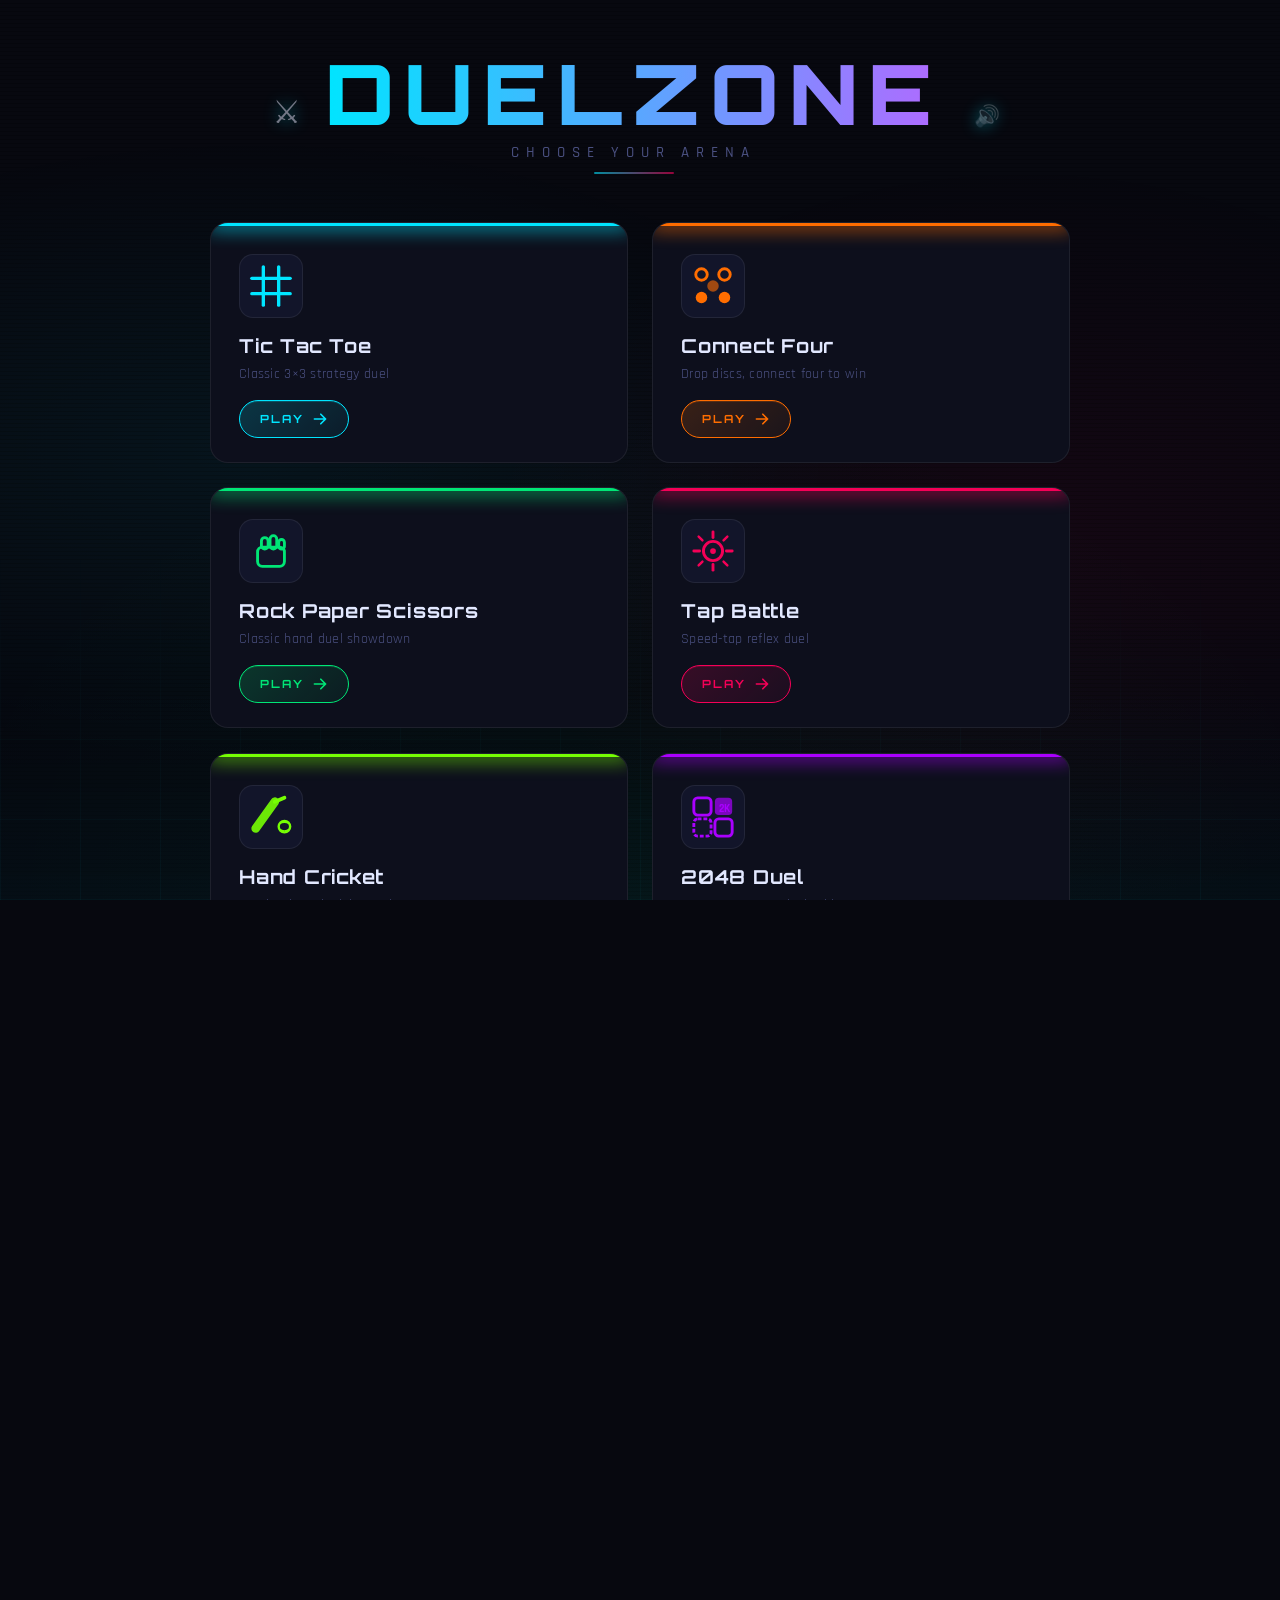
==== commit 05225701: "Add files via upload" ====
--- a/index.html
+++ b/index.html
@@ -5,17 +5,14 @@
   <meta name="viewport" content="width=device-width, initial-scale=1.0"/>
   <title>DuelZone – Choose Your Arena</title>
   <link rel="preconnect" href="https://fonts.googleapis.com">
-  <!--
-    Hub:          Orbitron + Rajdhani
-    Tic Tac Toe:  Bebas Neue + DM Mono
-    Connect Four: Russo One + Barlow Condensed
-  -->
-  <link href="https://fonts.googleapis.com/css2?family=Orbitron:wght@700;900&family=Rajdhani:wght@400;500;600&family=Bebas+Neue&family=DM+Mono:wght@400;500&family=Russo+One&family=Barlow+Condensed:wght@400;500;600;700&display=swap" rel="stylesheet">
+  <!-- Hub fonts: Orbitron + Rajdhani  |  TTT fonts: Bebas Neue + DM Mono -->
+  <link href="https://fonts.googleapis.com/css2?family=Orbitron:wght@700;900&family=Rajdhani:wght@400;500;600&family=Bebas+Neue&family=DM+Mono:wght@400;500&display=swap" rel="stylesheet">
+  <link rel="icon" type="image/png" href="[data-uri]">
   <link rel="stylesheet" href="style.css" />
 </head>
 <body>
 
-  <!-- Atmospheric background layers -->
+  <!-- Atmospheric background layers (pointer-events:none — never block clicks) -->
   <div class="bg-fog"></div>
   <div class="bg-scanlines"></div>
   <div class="bg-grid"></div>
@@ -25,6 +22,7 @@
        ══════════════════════════════════════════════ -->
   <div id="screen-hub">
 
+    <!-- Header -->
     <header id="header">
       <div class="sword left">⚔</div>
       <div class="header-center">
@@ -32,17 +30,20 @@
         <p id="subtitle">CHOOSE YOUR ARENA</p>
         <div class="title-bar"></div>
       </div>
-      <div class="sword right">⚔</div>
+      <div class="sword right">
+        <button id="dz-mute-btn" title="Toggle sound" style="background:none;border:none;color:#fff;font-size:1.3rem;cursor:pointer;padding:4px 8px;opacity:0.75;">🔊</button>
+      </div>
     </header>
 
+    <!-- Arena grid -->
     <main id="arena-grid">
 
-      <!-- Tic Tac Toe — data-screen="ttt" triggers screen switch -->
+      <!-- Tic Tac Toe — data-screen="ttt" tells JS to switch screens -->
       <article class="arena-card" data-game="Tic Tac Toe" data-screen="ttt" data-color="cyan" style="--accent:#00e5ff">
         <div class="card-top-bar"></div>
         <div class="card-inner">
           <div class="card-icon">
-            <svg viewBox="0 0 48 48" fill="none" width="46" height="46">
+            <svg viewBox="0 0 48 48" fill="none" xmlns="http://www.w3.org/2000/svg" width="46" height="46">
               <line x1="16" y1="4"  x2="16" y2="44" stroke="currentColor" stroke-width="3.5" stroke-linecap="round"/>
               <line x1="32" y1="4"  x2="32" y2="44" stroke="currentColor" stroke-width="3.5" stroke-linecap="round"/>
               <line x1="4"  y1="16" x2="44" y2="16" stroke="currentColor" stroke-width="3.5" stroke-linecap="round"/>
@@ -61,12 +62,12 @@
         <div class="card-glow"></div>
       </article>
 
-      <!-- Connect Four — data-screen="c4" triggers screen switch -->
+      <!-- Connect Four -->
       <article class="arena-card" data-game="Connect Four" data-screen="c4" data-color="orange" style="--accent:#ff6d00">
         <div class="card-top-bar"></div>
         <div class="card-inner">
           <div class="card-icon">
-            <svg viewBox="0 0 48 48" fill="none" width="46" height="46">
+            <svg viewBox="0 0 48 48" fill="none" xmlns="http://www.w3.org/2000/svg" width="46" height="46">
               <circle cx="12" cy="12" r="6" stroke="currentColor" stroke-width="3"/>
               <circle cx="36" cy="12" r="6" stroke="currentColor" stroke-width="3"/>
               <circle cx="12" cy="36" r="6" fill="currentColor"/>
@@ -87,11 +88,11 @@
       </article>
 
       <!-- Rock Paper Scissors -->
-      <article class="arena-card" data-game="Rock Paper Scissors" data-color="green" style="--accent:#00e676">
+      <article class="arena-card" data-game="Rock Paper Scissors" data-screen="rps" data-color="green" style="--accent:#00e676">
         <div class="card-top-bar"></div>
         <div class="card-inner">
           <div class="card-icon">
-            <svg viewBox="0 0 48 48" fill="none" width="46" height="46">
+            <svg viewBox="0 0 48 48" fill="none" xmlns="http://www.w3.org/2000/svg" width="46" height="46">
               <rect x="10" y="20" width="28" height="20" rx="5" stroke="currentColor" stroke-width="3"/>
               <rect x="14" y="10" width="7"  height="12" rx="3.5" stroke="currentColor" stroke-width="3"/>
               <rect x="23" y="8"  width="7"  height="14" rx="3.5" stroke="currentColor" stroke-width="3"/>
@@ -111,11 +112,11 @@
       </article>
 
       <!-- Tap Battle -->
-      <article class="arena-card" data-game="Tap Battle" data-color="pink" style="--accent:#f50057">
+      <article class="arena-card" data-game="Tap Battle" data-screen="tapbattle" data-color="pink" style="--accent:#f50057">
         <div class="card-top-bar"></div>
         <div class="card-inner">
           <div class="card-icon">
-            <svg viewBox="0 0 48 48" fill="none" width="46" height="46">
+            <svg viewBox="0 0 48 48" fill="none" xmlns="http://www.w3.org/2000/svg" width="46" height="46">
               <circle cx="24" cy="24" r="10" stroke="currentColor" stroke-width="3"/>
               <circle cx="24" cy="24" r="3"  fill="currentColor"/>
               <line x1="24" y1="4"  x2="24" y2="10" stroke="currentColor" stroke-width="3" stroke-linecap="round"/>
@@ -140,6 +141,261 @@
         <div class="card-glow"></div>
       </article>
 
+      <!-- Hand Cricket -->
+      <article class="arena-card" data-game="Hand Cricket" data-screen="cricket" data-color="green" style="--accent:#76ff03">
+        <div class="card-top-bar"></div>
+        <div class="card-inner">
+          <div class="card-icon">
+            <svg viewBox="0 0 48 48" fill="none" xmlns="http://www.w3.org/2000/svg" width="46" height="46">
+              <!-- Cricket bat blade -->
+              <path d="M8 36 L28 8" stroke="currentColor" stroke-width="9" stroke-linecap="round" stroke-linejoin="round" opacity="0.9"/>
+              <!-- Bat handle -->
+              <path d="M28 8 L38 4" stroke="currentColor" stroke-width="4" stroke-linecap="round"/>
+              <!-- Handle grip wrap lines -->
+              <line x1="30" y1="8" x2="35" y2="5.5" stroke="currentColor" stroke-width="1.5" stroke-linecap="round" opacity="0.6"/>
+              <line x1="32" y1="7" x2="37" y2="4.8" stroke="currentColor" stroke-width="1.5" stroke-linecap="round" opacity="0.6"/>
+              <!-- Cricket ball -->
+              <circle cx="38" cy="34" r="6" stroke="currentColor" stroke-width="2.5"/>
+              <path d="M33 31 Q38 28 43 31" stroke="currentColor" stroke-width="1.5" stroke-linecap="round" fill="none"/>
+              <path d="M33 37 Q38 40 43 37" stroke="currentColor" stroke-width="1.5" stroke-linecap="round" fill="none"/>
+            </svg>
+          </div>
+          <div class="card-text">
+            <h2 class="card-title">Hand Cricket</h2>
+            <p class="card-desc">Number-based cricket vs bot</p>
+          </div>
+          <button class="card-btn" aria-label="Play Hand Cricket">
+            <span>PLAY</span>
+            <svg class="btn-arrow" viewBox="0 0 20 20" fill="currentColor" width="16"><path d="M10.293 3.293a1 1 0 011.414 0l6 6a1 1 0 010 1.414l-6 6a1 1 0 01-1.414-1.414L14.586 11H3a1 1 0 110-2h11.586l-4.293-4.293a1 1 0 010-1.414z"/></svg>
+          </button>
+        </div>
+        <div class="card-glow"></div>
+      </article>
+
+      <!-- 2048 Duel -->
+      <article class="arena-card" data-game="2048 Duel" data-screen="duel2048" data-color="purple" style="--accent:#aa00ff">
+        <div class="card-top-bar"></div>
+        <div class="card-inner">
+          <div class="card-icon">
+            <svg viewBox="0 0 48 48" fill="none" xmlns="http://www.w3.org/2000/svg" width="46" height="46">
+              <rect x="4" y="4" width="18" height="18" rx="4" stroke="currentColor" stroke-width="3"/>
+              <rect x="26" y="4" width="18" height="18" rx="4" fill="currentColor" opacity=".7"/>
+              <rect x="4" y="26" width="18" height="18" rx="4" stroke="currentColor" stroke-width="3" stroke-dasharray="4 2"/>
+              <rect x="26" y="26" width="18" height="18" rx="4" stroke="currentColor" stroke-width="3"/>
+              <text x="30" y="19" font-size="11" fill="currentColor" font-weight="bold">2K</text>
+            </svg>
+          </div>
+          <div class="card-text">
+            <h2 class="card-title">2048 Duel</h2>
+            <p class="card-desc">Race to 2048 on dual grids</p>
+          </div>
+          <button class="card-btn" aria-label="Play 2048 Duel">
+            <span>PLAY</span>
+            <svg class="btn-arrow" viewBox="0 0 20 20" fill="currentColor" width="16"><path d="M10.293 3.293a1 1 0 011.414 0l6 6a1 1 0 010 1.414l-6 6a1 1 0 01-1.414-1.414L14.586 11H3a1 1 0 110-2h11.586l-4.293-4.293a1 1 0 010-1.414z"/></svg>
+          </button>
+        </div>
+        <div class="card-glow"></div>
+      </article>
+
+      <!-- Air Hockey -->
+      <article class="arena-card" data-game="Air Hockey" data-screen="airhockey" data-color="blue" style="--accent:#2979ff">
+        <div class="card-inner">
+          <div class="card-icon">
+            <svg viewBox="0 0 80 80" fill="none" xmlns="http://www.w3.org/2000/svg" width="60" height="60">
+              <ellipse cx="40" cy="40" r="30" fill="none" stroke="#2979ff" stroke-width="4"/>
+              <line x1="40" y1="10" x2="40" y2="70" stroke="#2979ff" stroke-width="2" stroke-dasharray="4 3"/>
+              <circle cx="40" cy="40" r="8" fill="#2979ff" opacity="0.85"/>
+              <rect x="14" y="36" width="14" height="8" rx="4" fill="#fff" opacity="0.7"/>
+              <rect x="52" y="36" width="14" height="8" rx="4" fill="#fff" opacity="0.7"/>
+            </svg>
+          </div>
+          <div class="card-text">
+            <h2 class="card-title">Air Hockey</h2>
+            <p class="card-desc">Fast puck, slick table, pure reflexes</p>
+          </div>
+          <button class="card-btn" aria-label="Play Air Hockey">
+            <span>PLAY</span>
+            <svg class="btn-arrow" viewBox="0 0 20 20" fill="currentColor" width="16"><path d="M10.293 3.293a1 1 0 011.414 0l6 6a1 1 0 010 1.414l-6 6a1 1 0 01-1.414-1.414L14.586 11H3a1 1 0 110-2h11.586l-4.293-4.293a1 1 0 010-1.414z"/></svg>
+          </button>
+        </div>
+        <div class="card-glow"></div>
+      </article>
+
+      <!-- Password Breaker -->
+      <article class="arena-card" data-game="Password Breaker" data-screen="passbreach" data-color="green" style="--accent:#00ff88">
+        <div class="card-top-bar"></div>
+        <div class="card-inner">
+          <div class="card-icon">
+            <svg viewBox="0 0 48 48" fill="none" xmlns="http://www.w3.org/2000/svg" width="46" height="46">
+              <rect x="10" y="22" width="28" height="20" rx="5" stroke="currentColor" stroke-width="3"/>
+              <path d="M16 22v-6a8 8 0 0116 0v6" stroke="currentColor" stroke-width="3" stroke-linecap="round"/>
+              <circle cx="24" cy="32" r="3" fill="currentColor"/>
+              <line x1="24" y1="35" x2="24" y2="38" stroke="currentColor" stroke-width="2.5" stroke-linecap="round"/>
+            </svg>
+          </div>
+          <div class="card-text">
+            <h2 class="card-title">Password Breaker</h2>
+            <p class="card-desc">Set a password, guess your opponent's</p>
+          </div>
+          <button class="card-btn" aria-label="Play Password Breaker">
+            <span>PLAY</span>
+            <svg class="btn-arrow" viewBox="0 0 20 20" fill="currentColor" width="16"><path d="M10.293 3.293a1 1 0 011.414 0l6 6a1 1 0 010 1.414l-6 6a1 1 0 01-1.414-1.414L14.586 11H3a1 1 0 110-2h11.586l-4.293-4.293a1 1 0 010-1.414z"/></svg>
+          </button>
+        </div>
+        <div class="card-glow"></div>
+      </article>
+
+
+      <!-- Connect Dots Duel -->
+      <article class="arena-card" data-game="Connect Dots Duel" data-screen="connectdots" data-color="amber" style="--accent:#ff9100">
+        <div class="card-top-bar"></div>
+        <div class="card-inner">
+          <div class="card-icon">
+            <svg viewBox="0 0 48 48" fill="none" xmlns="http://www.w3.org/2000/svg" width="46" height="46">
+              <circle cx="8"  cy="8"  r="4" fill="currentColor"/>
+              <circle cx="24" cy="8"  r="4" fill="currentColor"/>
+              <circle cx="40" cy="8"  r="4" fill="currentColor"/>
+              <circle cx="8"  cy="24" r="4" fill="currentColor"/>
+              <circle cx="24" cy="24" r="4" fill="currentColor"/>
+              <circle cx="40" cy="24" r="4" fill="currentColor"/>
+              <circle cx="8"  cy="40" r="4" fill="currentColor"/>
+              <circle cx="24" cy="40" r="4" fill="currentColor"/>
+              <circle cx="40" cy="40" r="4" fill="currentColor"/>
+              <line x1="8"  y1="8"  x2="24" y2="8"  stroke="currentColor" stroke-width="3" stroke-linecap="round"/>
+              <line x1="24" y1="8"  x2="40" y2="8"  stroke="currentColor" stroke-width="3" stroke-linecap="round" opacity="0.4"/>
+              <line x1="8"  y1="8"  x2="8"  y2="24" stroke="currentColor" stroke-width="3" stroke-linecap="round"/>
+              <line x1="8"  y1="24" x2="24" y2="24" stroke="currentColor" stroke-width="3" stroke-linecap="round"/>
+              <line x1="24" y1="8"  x2="24" y2="24" stroke="currentColor" stroke-width="3" stroke-linecap="round"/>
+              <rect x="8" y="8" width="16" height="16" fill="currentColor" opacity="0.18" rx="1"/>
+            </svg>
+          </div>
+          <div class="card-text">
+            <h2 class="card-title">Connect Dots Duel</h2>
+            <p class="card-desc">Draw lines, complete boxes, claim the grid</p>
+          </div>
+          <button class="card-btn" aria-label="Play Connect Dots Duel">
+            <span>PLAY</span>
+            <svg class="btn-arrow" viewBox="0 0 20 20" fill="currentColor" width="16"><path d="M10.293 3.293a1 1 0 011.414 0l6 6a1 1 0 010 1.414l-6 6a1 1 0 01-1.414-1.414L14.586 11H3a1 1 0 110-2h11.586l-4.293-4.293a1 1 0 010-1.414z"/></svg>
+          </button>
+        </div>
+        <div class="card-glow"></div>
+      </article>
+
+      <!-- Chess -->
+      <article class="arena-card" data-game="Chess" data-screen="chess" data-color="amber" style="--accent:#f5c518">
+        <div class="card-top-bar"></div>
+        <div class="card-inner">
+          <div class="card-icon">
+            <svg viewBox="0 0 48 48" fill="none" xmlns="http://www.w3.org/2000/svg" width="46" height="46">
+              <!-- King -->
+              <rect x="20" y="6" width="8" height="3" rx="1.5" fill="currentColor"/>
+              <rect x="22.5" y="4" width="3" height="5" rx="1.5" fill="currentColor"/>
+              <rect x="18" y="9" width="12" height="4" rx="2" fill="currentColor" opacity="0.85"/>
+              <rect x="16" y="13" width="16" height="3" rx="1.5" fill="currentColor"/>
+              <rect x="15" y="16" width="18" height="10" rx="2" fill="currentColor" opacity="0.7"/>
+              <rect x="13" y="26" width="22" height="4" rx="2" fill="currentColor"/>
+              <!-- Board hint -->
+              <rect x="6" y="34" width="8" height="8" rx="1" fill="currentColor" opacity="0.5"/>
+              <rect x="14" y="34" width="8" height="8" rx="1" fill="currentColor" opacity="0.2"/>
+              <rect x="22" y="34" width="8" height="8" rx="1" fill="currentColor" opacity="0.5"/>
+              <rect x="30" y="34" width="8" height="8" rx="1" fill="currentColor" opacity="0.2"/>
+            </svg>
+          </div>
+          <div class="card-text">
+            <h2 class="card-title">Chess</h2>
+            <p class="card-desc">Full FIDE chess with AI engine</p>
+          </div>
+          <button class="card-btn" aria-label="Play Chess">
+            <span>PLAY</span>
+            <svg class="btn-arrow" viewBox="0 0 20 20" fill="currentColor" width="16"><path d="M10.293 3.293a1 1 0 011.414 0l6 6a1 1 0 010 1.414l-6 6a1 1 0 01-1.414-1.414L14.586 11H3a1 1 0 110-2h11.586l-4.293-4.293a1 1 0 010-1.414z"/></svg>
+          </button>
+        </div>
+        <div class="card-glow"></div>
+      </article>
+
+      <!-- Battleship -->
+      <article class="arena-card" data-game="Battleship" data-screen="battleship" data-color="cyan" style="--accent:#06b6d4">
+        <div class="card-top-bar"></div>
+        <div class="card-inner">
+          <div class="card-icon">
+            <svg viewBox="0 0 48 48" fill="none" xmlns="http://www.w3.org/2000/svg" width="46" height="46">
+              <path d="M6 32 L12 20 L36 20 L42 32 Z" fill="currentColor" opacity="0.85"/>
+              <rect x="18" y="14" width="12" height="6" rx="2" fill="currentColor"/>
+              <rect x="22" y="8"  width="4"  height="6" rx="1" fill="currentColor" opacity="0.8"/>
+              <path d="M4 34 Q12 30 24 34 Q36 38 44 34" stroke="currentColor" stroke-width="2.5" stroke-linecap="round" opacity="0.5"/>
+              <circle cx="10" cy="40" r="1.5" fill="currentColor" opacity="0.4"/>
+              <circle cx="18" cy="40" r="1.5" fill="currentColor" opacity="0.4"/>
+              <circle cx="26" cy="40" r="1.5" fill="currentColor" opacity="0.4"/>
+              <circle cx="34" cy="40" r="1.5" fill="currentColor" opacity="0.4"/>
+            </svg>
+          </div>
+          <div class="card-text">
+            <h2 class="card-title">Battleship</h2>
+            <p class="card-desc">Classic naval warfare vs AI</p>
+          </div>
+          <button class="card-btn" aria-label="Play Battleship">
+            <span>PLAY</span>
+            <svg class="btn-arrow" viewBox="0 0 20 20" fill="currentColor" width="16"><path d="M10.293 3.293a1 1 0 011.414 0l6 6a1 1 0 010 1.414l-6 6a1 1 0 01-1.414-1.414L14.586 11H3a1 1 0 110-2h11.586l-4.293-4.293a1 1 0 010-1.414z"/></svg>
+          </button>
+        </div>
+        <div class="card-glow"></div>
+      </article>
+
+      <!-- Checkers -->
+      <article class="arena-card" data-game="Checkers" data-screen="checkers" data-color="orange" style="--accent:#e85d04">
+        <div class="card-top-bar"></div>
+        <div class="card-inner">
+          <div class="card-icon">
+            <svg viewBox="0 0 48 48" fill="none" xmlns="http://www.w3.org/2000/svg" width="46" height="46">
+              <rect x="4" y="4" width="40" height="40" rx="3" stroke="currentColor" stroke-width="2" opacity="0.4"/>
+              <rect x="4"  y="4"  width="10" height="10" rx="1" fill="currentColor" opacity="0.3"/>
+              <rect x="24" y="4"  width="10" height="10" rx="1" fill="currentColor" opacity="0.3"/>
+              <rect x="14" y="14" width="10" height="10" rx="1" fill="currentColor" opacity="0.3"/>
+              <rect x="34" y="14" width="10" height="10" rx="1" fill="currentColor" opacity="0.3"/>
+              <circle cx="9"  cy="34" r="5" fill="currentColor" opacity="0.9"/>
+              <circle cx="29" cy="34" r="5" fill="currentColor" opacity="0.9"/>
+              <circle cx="19" cy="14" r="5" stroke="currentColor" stroke-width="2" opacity="0.7"/>
+              <circle cx="39" cy="14" r="5" stroke="currentColor" stroke-width="2" opacity="0.7"/>
+            </svg>
+          </div>
+          <div class="card-text">
+            <h2 class="card-title">Checkers</h2>
+            <p class="card-desc">Classic draughts with AI opponent</p>
+          </div>
+          <button class="card-btn" aria-label="Play Checkers">
+            <span>PLAY</span>
+            <svg class="btn-arrow" viewBox="0 0 20 20" fill="currentColor" width="16"><path d="M10.293 3.293a1 1 0 011.414 0l6 6a1 1 0 010 1.414l-6 6a1 1 0 01-1.414-1.414L14.586 11H3a1 1 0 110-2h11.586l-4.293-4.293a1 1 0 010-1.414z"/></svg>
+          </button>
+        </div>
+        <div class="card-glow"></div>
+      </article>
+
+      <!-- Memory Flip Duel -->
+      <article class="arena-card" data-game="Memory Flip Duel" data-screen="memoryflip" data-color="violet" style="--accent:#c084fc">
+        <div class="card-top-bar"></div>
+        <div class="card-inner">
+          <div class="card-icon">
+            <svg viewBox="0 0 48 48" fill="none" xmlns="http://www.w3.org/2000/svg" width="46" height="46">
+              <rect x="4" y="4" width="16" height="20" rx="3" stroke="currentColor" stroke-width="3"/>
+              <rect x="28" y="4" width="16" height="20" rx="3" fill="currentColor" opacity=".6"/>
+              <rect x="4" y="30" width="16" height="14" rx="3" fill="currentColor" opacity=".4"/>
+              <rect x="28" y="30" width="16" height="14" rx="3" stroke="currentColor" stroke-width="3"/>
+              <circle cx="12" cy="14" r="3" fill="currentColor"/>
+              <circle cx="36" cy="14" r="3" fill="currentColor" opacity=".6"/>
+            </svg>
+          </div>
+          <div class="card-text">
+            <h2 class="card-title">Memory Flip Duel</h2>
+            <p class="card-desc">Match pairs, outwit your opponent</p>
+          </div>
+          <button class="card-btn" aria-label="Play Memory Flip Duel">
+            <span>PLAY</span>
+            <svg class="btn-arrow" viewBox="0 0 20 20" fill="currentColor" width="16"><path d="M10.293 3.293a1 1 0 011.414 0l6 6a1 1 0 010 1.414l-6 6a1 1 0 01-1.414-1.414L14.586 11H3a1 1 0 110-2h11.586l-4.293-4.293a1 1 0 010-1.414z"/></svg>
+          </button>
+        </div>
+        <div class="card-glow"></div>
+      </article>
+
     </main>
 
     <footer id="footer">2 PLAYERS · LOCAL · NO ADS · PURE DUEL</footer>
@@ -151,8 +407,59 @@
        ══════════════════════════════════════════════ -->
   <div id="screen-ttt" class="hidden">
 
-    <button id="back-to-hub">← Back to Hub</button>
-
+    <!-- TTT HOME PAGE -->
+    <div id="ttt-home" class="game-home-panel" style="--ghp-accent:#00e5ff">
+      <button class="ghp-back-hub" id="ttt-home-back">← Hub</button>
+      <div class="ghp-wrap">
+        <div class="ghp-hero">
+          <div class="ghp-icon-wrap" style="--ghp-accent:#00e5ff">
+            <svg viewBox="0 0 48 48" fill="none" xmlns="http://www.w3.org/2000/svg" width="56" height="56">
+              <line x1="16" y1="4" x2="16" y2="44" stroke="#00e5ff" stroke-width="3.5" stroke-linecap="round"/>
+              <line x1="32" y1="4" x2="32" y2="44" stroke="#00e5ff" stroke-width="3.5" stroke-linecap="round"/>
+              <line x1="4" y1="16" x2="44" y2="16" stroke="#00e5ff" stroke-width="3.5" stroke-linecap="round"/>
+              <line x1="4" y1="32" x2="44" y2="32" stroke="#00e5ff" stroke-width="3.5" stroke-linecap="round"/>
+            </svg>
+          </div>
+          <h2 class="ghp-title" style="--ghp-accent:#00e5ff">Tic Tac Toe</h2>
+          <p class="ghp-tagline">Classic 3×3 strategy battle</p>
+        </div>
+        <div class="ghp-rules">
+          <h3 class="ghp-rules-title">📋 Rules</h3>
+          <ul class="ghp-rules-list">
+            <li>Players alternate placing <strong>X</strong> and <strong>O</strong> on the 3×3 grid</li>
+            <li>Get <strong>3 in a row</strong> — horizontal, vertical, or diagonal — to win</li>
+            <li>If the grid fills with no winner, it's a <strong>draw</strong></li>
+            <li>Hard bot uses <strong>minimax</strong> — it's unbeatable, try to draw!</li>
+          </ul>
+        </div>
+        <div class="ghp-settings">
+          <div class="ghp-setting-row">
+            <span class="diff-label-text">MODE</span>
+            <div class="diff-btn-group">
+              <button class="diff-btn active" id="ttt-hp-pvp">👥 Player vs Player</button>
+              <button class="diff-btn" id="ttt-hp-pve">🤖 vs Bot</button>
+            </div>
+          </div>
+          <div class="ghp-setting-row" id="ttt-hp-diff-row" style="display:none">
+            <span class="diff-label-text">DIFFICULTY</span>
+            <div class="diff-btn-group">
+              <button class="diff-btn active" id="ttt-hp-easy">Easy</button>
+              <button class="diff-btn" id="ttt-hp-medium">Medium</button>
+              <button class="diff-btn" id="ttt-hp-hard">Hard</button>
+            </div>
+          </div>
+        </div>
+        <button class="ghp-start-btn" id="ttt-hp-start" style="--ghp-accent:#00e5ff">▶ START GAME</button>
+      </div>
+    </div>
+
+    <!-- TTT GAME PANEL -->
+    <div id="ttt-play-panel" class="hidden">
+    <button class="ghp-back-game" id="ttt-back-to-home">← Setup</button>
+    <!-- original back-to-hub kept for JS compat but hidden -->
+    <button id="back-to-hub" style="display:none">← Back to Hub</button>
+
+    <!-- TTT app shell (mirrors the standalone game's #app) -->
     <div id="ttt-app">
 
       <header id="ttt-header">
@@ -160,11 +467,13 @@
         <h2 id="ttt-title">Tic Tac Toe</h2>
       </header>
 
+      <!-- Mode selector -->
       <div id="mode-selector">
         <button class="mode-btn active" id="btn-pvp">👥 Player vs Player</button>
         <button class="mode-btn"        id="btn-pve">🤖 Player vs Bot</button>
       </div>
 
+      <!-- Difficulty selector (hidden in PvP) -->
       <div id="difficulty-selector" class="hidden">
         <span id="diff-label">DIFFICULTY</span>
         <div id="diff-buttons">
@@ -174,6 +483,7 @@
         </div>
       </div>
 
+      <!-- Player scorecards -->
       <div id="scorecards">
         <div class="ttt-scorecard" id="card-p1">
           <span class="ttt-mark x">X</span>
@@ -188,10 +498,12 @@
         </div>
       </div>
 
+      <!-- Status banner -->
       <div id="status-wrap">
         <p id="status">Player 1's Turn</p>
       </div>
 
+      <!-- Game board -->
       <div id="board">
         <div class="cell" data-index="0"></div>
         <div class="cell" data-index="1"></div>
@@ -204,105 +516,1519 @@
         <div class="cell" data-index="8"></div>
       </div>
 
+      <!-- Restart button (resets current game only, stays on TTT screen) -->
       <button id="restart">↺ New Game</button>
 
     </div><!-- /#ttt-app -->
+    </div><!-- /#ttt-play-panel -->
   </div><!-- /#screen-ttt -->
 
 
   <!-- ══════════════════════════════════════════════
-       SCREEN 3: Connect Four  (hidden by default)
-       All IDs are prefixed with c4- to avoid collisions
-       with Tic Tac Toe IDs that share the same names.
+       SCREEN 3: Rock Paper Scissors
+       ══════════════════════════════════════════════ -->
+  <div id="screen-rps" class="hidden">
+    <!-- RPS HOME PAGE -->
+    <div id="rps-home" class="game-home-panel" style="--ghp-accent:#00e676">
+      <button class="ghp-back-hub" id="rps-home-back">← Hub</button>
+      <div class="ghp-wrap">
+        <div class="ghp-hero">
+          <div class="ghp-icon-wrap" style="--ghp-accent:#00e676">
+            <svg viewBox="0 0 48 48" fill="none" xmlns="http://www.w3.org/2000/svg" width="56" height="56">
+              <rect x="10" y="20" width="28" height="20" rx="5" stroke="#00e676" stroke-width="3"/>
+              <rect x="14" y="10" width="7" height="12" rx="3.5" stroke="#00e676" stroke-width="3"/>
+              <rect x="23" y="8" width="7" height="14" rx="3.5" stroke="#00e676" stroke-width="3"/>
+              <rect x="32" y="12" width="6" height="10" rx="3" stroke="#00e676" stroke-width="3"/>
+            </svg>
+          </div>
+          <h2 class="ghp-title" style="--ghp-accent:#00e676">Rock Paper Scissors</h2>
+          <p class="ghp-tagline">Classic hand duel showdown</p>
+        </div>
+        <div class="ghp-rules">
+          <h3 class="ghp-rules-title">📋 Rules</h3>
+          <ul class="ghp-rules-list">
+            <li>🪨 <strong>Rock</strong> crushes ✂️ Scissors</li>
+            <li>📄 <strong>Paper</strong> covers 🪨 Rock</li>
+            <li>✂️ <strong>Scissors</strong> cuts 📄 Paper</li>
+            <li>Win the majority of rounds to win the <strong>Best Of</strong> series</li>
+            <li>In PvP, picks are hidden until both players have chosen</li>
+          </ul>
+        </div>
+        <div class="ghp-settings">
+          <div class="ghp-setting-row">
+            <span class="diff-label-text">MODE</span>
+            <div class="diff-btn-group">
+              <button class="diff-btn active" id="rps-hp-pvp">👥 Player vs Player</button>
+              <button class="diff-btn" id="rps-hp-pve">🤖 vs Bot</button>
+            </div>
+          </div>
+          <div class="ghp-setting-row">
+            <span class="diff-label-text">BEST OF</span>
+            <div class="diff-btn-group">
+              <button class="diff-btn" id="rps-hp-bo3">3</button>
+              <button class="diff-btn active" id="rps-hp-bo5">5</button>
+              <button class="diff-btn" id="rps-hp-bo7">7</button>
+            </div>
+          </div>
+          <div class="ghp-setting-row" id="rps-hp-diff-row" style="display:none">
+            <span class="diff-label-text">DIFFICULTY</span>
+            <div class="diff-btn-group">
+              <button class="diff-btn active" id="rps-hp-easy">Easy</button>
+              <button class="diff-btn" id="rps-hp-medium">Medium</button>
+              <button class="diff-btn" id="rps-hp-hard">Hard</button>
+            </div>
+          </div>
+        </div>
+        <button class="ghp-start-btn" id="rps-hp-start" style="--ghp-accent:#00e676">▶ START GAME</button>
+      </div>
+    </div>
+
+    <!-- RPS GAME PANEL -->
+    <div id="rps-play-panel" class="hidden">
+    <button class="ghp-back-game" id="rps-back-to-home">← Setup</button>
+    <div id="rps-app">
+      <header class="game-header">
+        <p class="game-mode-label" id="rps-mode-label">LOCAL PvP</p>
+        <h2 class="game-title">Rock Paper Scissors</h2>
+      </header>
+
+      <div class="game-mode-selector">
+        <button class="mode-btn active" id="rps-btn-pvp">👥 Player vs Player</button>
+        <button class="mode-btn" id="rps-btn-pve">🤖 Player vs Bot</button>
+      </div>
+
+      <div id="rps-bestof-selector">
+        <span class="diff-label-text">BEST OF</span>
+        <div class="diff-btn-group">
+          <button class="diff-btn active" id="rps-bo3">3</button>
+          <button class="diff-btn" id="rps-bo5">5</button>
+          <button class="diff-btn" id="rps-bo7">7</button>
+        </div>
+      </div>
+
+      <div id="rps-difficulty-selector" class="hidden">
+        <span class="diff-label-text">DIFFICULTY</span>
+        <div class="diff-btn-group">
+          <button class="diff-btn active" id="rps-easy">Easy</button>
+          <button class="diff-btn" id="rps-medium">Medium</button>
+          <button class="diff-btn" id="rps-hard">Hard</button>
+        </div>
+      </div>
+
+      <div id="rps-scorecards">
+        <div class="rps-scorecard" id="rps-card-p1">
+          <span class="rps-player-name">Player 1</span>
+          <span class="rps-score" id="rps-score-p1">0</span>
+          <span class="rps-round-wins">wins</span>
+        </div>
+        <div class="rps-vs">VS</div>
+        <div class="rps-scorecard" id="rps-card-p2">
+          <span class="rps-player-name" id="rps-p2-name">Player 2</span>
+          <span class="rps-score" id="rps-score-p2">0</span>
+          <span class="rps-round-wins">wins</span>
+        </div>
+      </div>
+
+      <div id="rps-best-of-display">Best of <span id="rps-bo-num">5</span> · Round <span id="rps-round-num">1</span></div>
+
+      <div id="rps-choices-display">
+        <div class="rps-choice-box" id="rps-p1-choice">
+          <span class="rps-choice-emoji" id="rps-p1-emoji">?</span>
+          <span class="rps-choice-label">P1</span>
+        </div>
+        <div id="rps-result-text"></div>
+        <div class="rps-choice-box" id="rps-p2-choice">
+          <span class="rps-choice-emoji" id="rps-p2-emoji">?</span>
+          <span class="rps-choice-label" id="rps-p2-label">P2</span>
+        </div>
+      </div>
+
+      <!-- PvP: P1 picks, then P2 picks -->
+      <div id="rps-buttons-p1" class="rps-pick-row">
+        <p class="rps-pick-prompt" id="rps-pick-prompt">Player 1 — Choose your weapon!</p>
+        <div class="rps-btn-row">
+          <button class="rps-btn" data-choice="rock">🪨<span>Rock</span></button>
+          <button class="rps-btn" data-choice="paper">📄<span>Paper</span></button>
+          <button class="rps-btn" data-choice="scissors">✂️<span>Scissors</span></button>
+        </div>
+      </div>
+
+      <!-- PvP P2 picks (hidden by default) -->
+      <div id="rps-buttons-p2" class="rps-pick-row hidden">
+        <p class="rps-pick-prompt">Player 2 — Choose your weapon!</p>
+        <div class="rps-btn-row">
+          <button class="rps-btn" data-choice="rock">🪨<span>Rock</span></button>
+          <button class="rps-btn" data-choice="paper">📄<span>Paper</span></button>
+          <button class="rps-btn" data-choice="scissors">✂️<span>Scissors</span></button>
+        </div>
+      </div>
+
+      <button class="restart-btn" id="rps-restart">↺ New Game</button>
+    </div>
+    </div><!-- /#rps-play-panel -->
+  </div>
+
+  <!-- ══════════════════════════════════════════════
+       SCREEN 4: Tap Battle
+       ══════════════════════════════════════════════ -->
+  <div id="screen-tapbattle" class="hidden">
+    <!-- TAP BATTLE HOME PAGE -->
+    <div id="tap-home" class="game-home-panel" style="--ghp-accent:#f50057">
+      <button class="ghp-back-hub" id="tap-home-back">← Hub</button>
+      <div class="ghp-wrap">
+        <div class="ghp-hero">
+          <div class="ghp-icon-wrap" style="--ghp-accent:#f50057">
+            <svg viewBox="0 0 48 48" fill="none" xmlns="http://www.w3.org/2000/svg" width="56" height="56">
+              <circle cx="24" cy="24" r="10" stroke="#f50057" stroke-width="3"/>
+              <circle cx="24" cy="24" r="3" fill="#f50057"/>
+              <line x1="24" y1="4" x2="24" y2="10" stroke="#f50057" stroke-width="3" stroke-linecap="round"/>
+              <line x1="24" y1="38" x2="24" y2="44" stroke="#f50057" stroke-width="3" stroke-linecap="round"/>
+              <line x1="4" y1="24" x2="10" y2="24" stroke="#f50057" stroke-width="3" stroke-linecap="round"/>
+              <line x1="38" y1="24" x2="44" y2="24" stroke="#f50057" stroke-width="3" stroke-linecap="round"/>
+            </svg>
+          </div>
+          <h2 class="ghp-title" style="--ghp-accent:#f50057">Tap Battle</h2>
+          <p class="ghp-tagline">Speed-tap reflex duel</p>
+        </div>
+        <div class="ghp-rules">
+          <h3 class="ghp-rules-title">📋 Rules</h3>
+          <ul class="ghp-rules-list">
+            <li>Tap your side of the screen <strong>as fast as possible</strong></li>
+            <li>First player to reach <strong>100 taps</strong> wins!</li>
+            <li>In PvP both players share the same screen — left vs right</li>
+            <li>Tap once anywhere to start the <strong>3-2-1 countdown</strong></li>
+            <li>Hard bot adapts its speed when losing — watch out!</li>
+          </ul>
+        </div>
+        <div class="ghp-settings">
+          <div class="ghp-setting-row">
+            <span class="diff-label-text">MODE</span>
+            <div class="diff-btn-group">
+              <button class="diff-btn active" id="tap-hp-pvp">👥 Player vs Player</button>
+              <button class="diff-btn" id="tap-hp-pve">🤖 vs Bot</button>
+            </div>
+          </div>
+          <div class="ghp-setting-row" id="tap-hp-diff-row" style="display:none">
+            <span class="diff-label-text">DIFFICULTY</span>
+            <div class="diff-btn-group">
+              <button class="diff-btn active" id="tap-hp-easy">Easy</button>
+              <button class="diff-btn" id="tap-hp-medium">Medium</button>
+              <button class="diff-btn" id="tap-hp-hard">Hard</button>
+            </div>
+          </div>
+        </div>
+        <button class="ghp-start-btn" id="tap-hp-start" style="--ghp-accent:#f50057">▶ START GAME</button>
+      </div>
+    </div>
+
+    <!-- TAP GAME PANEL -->
+    <div id="tap-play-panel" class="hidden">
+    <button class="ghp-back-game" id="tap-back-to-home">← Setup</button>
+    <div id="tap-header-bar">
+      <p class="game-mode-label" id="tap-mode-label">LOCAL PvP</p>
+      <h2 class="game-title" style="margin:0">Tap Battle</h2>
+    </div>
+
+    <div id="tap-top-bar">
+      <div class="tap-mode-row">
+        <button class="mode-btn active" id="tap-btn-pvp">👥 Player vs Player</button>
+        <button class="mode-btn" id="tap-btn-pve">🤖 Player vs Bot</button>
+      </div>
+      <div id="tap-difficulty-selector" class="hidden">
+        <span class="diff-label-text">DIFFICULTY</span>
+        <div class="diff-btn-group">
+          <button class="diff-btn active" id="tap-easy">Easy</button>
+          <button class="diff-btn" id="tap-medium">Medium</button>
+          <button class="diff-btn" id="tap-hard">Hard</button>
+        </div>
+      </div>
+    </div>
+
+    <div id="tap-arena">
+      <div class="tap-side" id="tap-left" data-player="1">
+        <div class="tap-player-label">PLAYER 1</div>
+        <div class="tap-count" id="tap-count-p1">0</div>
+        <div class="tap-progress-wrap">
+          <div class="tap-progress-bar" id="tap-bar-p1"></div>
+        </div>
+        <div class="tap-tap-hint">TAP HERE!</div>
+      </div>
+      <div class="tap-divider">
+        <div class="tap-countdown" id="tap-countdown">TAP<br>TO<br>START</div>
+      </div>
+      <div class="tap-side" id="tap-right" data-player="2">
+        <div class="tap-player-label" id="tap-p2-label">PLAYER 2</div>
+        <div class="tap-count" id="tap-count-p2">0</div>
+        <div class="tap-progress-wrap">
+          <div class="tap-progress-bar" id="tap-bar-p2" style="--tap-color:#f50057"></div>
+        </div>
+        <div class="tap-tap-hint" id="tap-hint-p2">TAP HERE!</div>
+      </div>
+    </div>
+
+    <div id="tap-win-overlay" class="hidden">
+      <div id="tap-win-inner">
+        <div id="tap-win-emoji">🏆</div>
+        <div id="tap-win-text">Player 1 Wins!</div>
+        <button class="restart-btn" id="tap-restart">↺ Play Again</button>
+      </div>
+    </div><!-- /#tap-win-overlay -->
+    </div><!-- /#tap-play-panel -->
+  </div><!-- /#screen-tapbattle -->
+
+  <!-- ══════════════════════════════════════════════
+       SCREEN 5: 2048 Duel
+       ══════════════════════════════════════════════ -->
+  <div id="screen-duel2048" class="hidden">
+    <!-- 2048 HOME PAGE -->
+    <div id="d2048-home" class="game-home-panel" style="--ghp-accent:#aa00ff">
+      <button class="ghp-back-hub" id="d2048-home-back">← Hub</button>
+      <div class="ghp-wrap">
+        <div class="ghp-hero">
+          <div class="ghp-icon-wrap" style="--ghp-accent:#aa00ff">
+            <svg viewBox="0 0 48 48" fill="none" xmlns="http://www.w3.org/2000/svg" width="56" height="56">
+              <rect x="4" y="4" width="18" height="18" rx="4" stroke="#aa00ff" stroke-width="3"/>
+              <rect x="26" y="4" width="18" height="18" rx="4" fill="#aa00ff" opacity=".7"/>
+              <rect x="4" y="26" width="18" height="18" rx="4" stroke="#aa00ff" stroke-width="3" stroke-dasharray="4 2"/>
+              <rect x="26" y="26" width="18" height="18" rx="4" stroke="#aa00ff" stroke-width="3"/>
+              <text x="29" y="20" font-size="11" fill="#aa00ff" font-weight="bold">2K</text>
+            </svg>
+          </div>
+          <h2 class="ghp-title" style="--ghp-accent:#aa00ff">2048 Duel</h2>
+          <p class="ghp-tagline">Race to 2048 on dual grids</p>
+        </div>
+        <div class="ghp-rules">
+          <h3 class="ghp-rules-title">📋 Rules</h3>
+          <ul class="ghp-rules-list">
+            <li>Use <strong>WASD</strong> (P1) and <strong>Arrow Keys</strong> (P2) to slide tiles</li>
+            <li>When two tiles with the same number touch, they <strong>merge</strong></li>
+            <li>First player to create a <strong>2048 tile</strong> wins!</li>
+            <li>If your board fills up with no valid moves — you lose</li>
+            <li><strong>Simultaneous</strong> mode: both players move at the same time!</li>
+          </ul>
+        </div>
+        <div class="ghp-settings">
+          <div class="ghp-setting-row">
+            <span class="diff-label-text">MODE</span>
+            <div class="diff-btn-group">
+              <button class="diff-btn active" id="d2048-hp-pvp">👥 Player vs Player</button>
+              <button class="diff-btn" id="d2048-hp-pve">🤖 vs Bot</button>
+              <button class="diff-btn" id="d2048-hp-sim">⚡ Simultaneous</button>
+            </div>
+          </div>
+          <div class="ghp-setting-row" id="d2048-hp-diff-row" style="display:none">
+            <span class="diff-label-text">DIFFICULTY</span>
+            <div class="diff-btn-group">
+              <button class="diff-btn active" id="d2048-hp-easy">Easy</button>
+              <button class="diff-btn" id="d2048-hp-medium">Medium</button>
+              <button class="diff-btn" id="d2048-hp-hard">Hard</button>
+            </div>
+          </div>
+        </div>
+        <button class="ghp-start-btn" id="d2048-hp-start" style="--ghp-accent:#aa00ff">▶ START GAME</button>
+      </div>
+    </div>
+
+    <!-- 2048 GAME PANEL -->
+    <div id="d2048-play-panel" class="hidden">
+    <button class="ghp-back-game" id="d2048-back-to-home">← Setup</button>
+    <div id="d2048-header">
+      <p class="game-mode-label" id="d2048-mode-label">LOCAL PvP</p>
+      <h2 class="game-title">2048 Duel</h2>
+    </div>
+
+    <div id="d2048-top">
+      <div class="d2048-mode-row">
+        <button class="mode-btn active" id="d2048-btn-pvp">👥 Player vs Player</button>
+        <button class="mode-btn" id="d2048-btn-pve">🤖 Player vs Bot</button>
+        <button class="mode-btn" id="d2048-btn-sim">⚡ Simultaneous</button>
+      </div>
+      <div id="d2048-difficulty-selector" class="hidden">
+        <span class="diff-label-text">DIFFICULTY</span>
+        <div class="diff-btn-group">
+          <button class="diff-btn active" id="d2048-easy">Easy</button>
+          <button class="diff-btn" id="d2048-medium">Medium</button>
+          <button class="diff-btn" id="d2048-hard">Hard</button>
+        </div>
+      </div>
+    </div>
+
+    <div id="d2048-status-bar">
+      <span id="d2048-status">Player 1's Turn · WASD to move</span>
+    </div>
+
+    <div id="d2048-arena">
+      <!-- Player 1 Grid -->
+      <div class="d2048-player-section" id="d2048-p1-section">
+        <div class="d2048-player-header">
+          <span class="d2048-player-name">Player 1</span>
+          <div class="d2048-stats-row">
+            <span class="d2048-stat-chip">
+              <span class="d2048-stat-lbl">SCORE</span>
+              <span class="d2048-stat-val d2048-score" id="d2048-score-p1">0</span>
+            </span>
+            <span class="d2048-stat-chip">
+              <span class="d2048-stat-lbl">BEST</span>
+              <span class="d2048-stat-val" id="d2048-best-p1">—</span>
+            </span>
+            <span class="d2048-stat-chip">
+              <span class="d2048-stat-lbl">MOVES</span>
+              <span class="d2048-stat-val" id="d2048-moves-p1">0</span>
+            </span>
+          </div>
+        </div>
+        <div class="d2048-board" id="d2048-board-p1"></div>
+        <div class="d2048-controls-hint" id="d2048-hint-p1">W A S D</div>
+      </div>
+
+      <!-- VS divider -->
+      <div class="d2048-vs-col">
+        <div class="d2048-vs-text">VS</div>
+      </div>
+
+      <!-- Player 2 Grid -->
+      <div class="d2048-player-section" id="d2048-p2-section">
+        <div class="d2048-player-header">
+          <span class="d2048-player-name" id="d2048-p2-name">Player 2</span>
+          <div class="d2048-stats-row">
+            <span class="d2048-stat-chip">
+              <span class="d2048-stat-lbl">SCORE</span>
+              <span class="d2048-stat-val d2048-score" id="d2048-score-p2">0</span>
+            </span>
+            <span class="d2048-stat-chip">
+              <span class="d2048-stat-lbl">BEST</span>
+              <span class="d2048-stat-val" id="d2048-best-p2">—</span>
+            </span>
+            <span class="d2048-stat-chip">
+              <span class="d2048-stat-lbl">MOVES</span>
+              <span class="d2048-stat-val" id="d2048-moves-p2">0</span>
+            </span>
+          </div>
+        </div>
+        <div class="d2048-board" id="d2048-board-p2"></div>
+        <div class="d2048-controls-hint" id="d2048-hint-p2">↑ ← ↓ →</div>
+      </div>
+    </div>
+
+    <button class="restart-btn" id="d2048-restart">↺ New Game</button>
+
+    <!-- Win overlay -->
+    <div id="d2048-win-overlay" class="hidden">
+      <div id="d2048-win-inner">
+        <div id="d2048-win-trophy">🏆</div>
+        <div id="d2048-win-text">Player 1 Wins!</div>
+        <div id="d2048-win-sub"></div>
+        <button class="restart-btn" id="d2048-win-restart" style="margin-top:8px;width:auto;padding:12px 32px;">↺ Play Again</button>
+      </div>
+    </div>
+    </div><!-- /#d2048-play-panel -->
+  </div><!-- /#screen-duel2048 -->
+
+  <!-- ══════════════════════════════════════════════
+       SCREEN 6: Connect Four
        ══════════════════════════════════════════════ -->
   <div id="screen-c4" class="hidden">
-
-    <!-- Back button — mirrors the TTT pattern exactly -->
-    <button id="c4-back-to-hub">← Back to Hub</button>
-
-    <!-- C4 app shell -->
-    <div id="c4-app">
-
-      <!-- Header -->
-      <header id="c4-game-header">
-        <p class="c4-eyebrow">DUELZONE ARENA</p>
-        <h2 id="c4-game-title">CONNECT FOUR</h2>
-      </header>
-
-      <!-- Controls row -->
-      <div id="c4-controls">
-
-        <div class="c4-control-group">
-          <label class="c4-control-label">MODE</label>
-          <div class="c4-btn-group">
-            <button class="c4-ctrl-btn active" id="c4-btn-pvp">👥 PvP</button>
-            <button class="c4-ctrl-btn"        id="c4-btn-bot">🤖 vs Bot</button>
-          </div>
-        </div>
-
-        <div class="c4-control-group hidden" id="c4-diff-group">
-          <label class="c4-control-label">DIFFICULTY</label>
-          <div class="c4-btn-group">
-            <button class="c4-diff-btn active" id="c4-diff-easy">Easy</button>
-            <button class="c4-diff-btn"        id="c4-diff-med">Medium</button>
-            <button class="c4-diff-btn"        id="c4-diff-hard">Hard</button>
-          </div>
-        </div>
-
-        <button id="c4-btn-reset">↺ Reset</button>
-
-      </div>
-
-      <!-- Player info bar -->
-      <div id="c4-player-bar">
-        <div class="c4-player-card" id="c4-p1-card">
-          <span class="c4-disc-dot red"></span>
-          <span class="c4-player-label">Player 1</span>
-          <span class="c4-player-score" id="c4-score-p1">0</span>
-        </div>
-        <div id="c4-status-wrap">
-          <p id="c4-status-text">Player 1's Turn</p>
-        </div>
-        <div class="c4-player-card" id="c4-p2-card">
-          <span class="c4-disc-dot yellow"></span>
-          <span class="c4-player-label" id="c4-p2-label">Player 2</span>
-          <span class="c4-player-score" id="c4-score-p2">0</span>
-        </div>
-      </div>
-
-      <!-- Drop zone: 7 ghost-disc hover indicators above the board -->
-      <div id="c4-drop-zone">
-        <div class="c4-drop-cell" data-col="0"><span class="c4-ghost-disc"></span></div>
-        <div class="c4-drop-cell" data-col="1"><span class="c4-ghost-disc"></span></div>
-        <div class="c4-drop-cell" data-col="2"><span class="c4-ghost-disc"></span></div>
-        <div class="c4-drop-cell" data-col="3"><span class="c4-ghost-disc"></span></div>
-        <div class="c4-drop-cell" data-col="4"><span class="c4-ghost-disc"></span></div>
-        <div class="c4-drop-cell" data-col="5"><span class="c4-ghost-disc"></span></div>
-        <div class="c4-drop-cell" data-col="6"><span class="c4-ghost-disc"></span></div>
-      </div>
-
-      <!-- Board: 42 .c4-board-cell divs injected by JS in c4RenderBoard() -->
-      <div id="c4-board-wrap">
-        <div id="c4-board">
-          <!-- cells injected by JS -->
-        </div>
-        <!-- Column overlays: invisible full-height click/hover targets per column -->
-        <div id="c4-col-overlays">
-          <div class="c4-col-overlay" data-col="0"></div>
-          <div class="c4-col-overlay" data-col="1"></div>
-          <div class="c4-col-overlay" data-col="2"></div>
-          <div class="c4-col-overlay" data-col="3"></div>
-          <div class="c4-col-overlay" data-col="4"></div>
-          <div class="c4-col-overlay" data-col="5"></div>
-          <div class="c4-col-overlay" data-col="6"></div>
-        </div>
-      </div>
-
-    </div><!-- /#c4-app -->
+    <!-- C4 HOME PAGE -->
+    <div id="c4-home" class="game-home-panel" style="--ghp-accent:#ff6d00">
+      <button class="ghp-back-hub" id="c4-home-back">← Hub</button>
+      <div class="ghp-wrap">
+        <div class="ghp-hero">
+          <div class="ghp-icon-wrap" style="--ghp-accent:#ff6d00">
+            <svg viewBox="0 0 48 48" fill="none" xmlns="http://www.w3.org/2000/svg" width="56" height="56">
+              <circle cx="12" cy="12" r="6" stroke="#ff6d00" stroke-width="3"/>
+              <circle cx="36" cy="12" r="6" stroke="#ff6d00" stroke-width="3"/>
+              <circle cx="12" cy="36" r="6" fill="#ff6d00"/>
+              <circle cx="36" cy="36" r="6" fill="#ff6d00"/>
+              <circle cx="24" cy="24" r="6" fill="#ff6d00" opacity=".6"/>
+            </svg>
+          </div>
+          <h2 class="ghp-title" style="--ghp-accent:#ff6d00">Connect Four</h2>
+          <p class="ghp-tagline">Drop discs, connect four to win</p>
+        </div>
+        <div class="ghp-rules">
+          <h3 class="ghp-rules-title">📋 Rules</h3>
+          <ul class="ghp-rules-list">
+            <li>Players alternate dropping <strong>discs</strong> into any of the 7 columns</li>
+            <li>Discs fall to the <strong>lowest available</strong> spot in a column</li>
+            <li>First player to get <strong>4 in a row</strong> — horizontal, vertical, or diagonal — wins!</li>
+            <li>If the board fills with no winner, it's a <strong>draw</strong></li>
+            <li><strong>Extreme bot</strong> uses minimax with alpha-beta pruning — very tough!</li>
+          </ul>
+        </div>
+        <div class="ghp-settings">
+          <div class="ghp-setting-row">
+            <span class="diff-label-text">MODE</span>
+            <div class="diff-btn-group">
+              <button class="diff-btn active" id="c4-hp-pvp">👥 Player vs Player</button>
+              <button class="diff-btn" id="c4-hp-pve">🤖 vs Bot</button>
+            </div>
+          </div>
+          <div class="ghp-setting-row" id="c4-hp-diff-row" style="display:none">
+            <span class="diff-label-text">DIFFICULTY</span>
+            <div class="diff-btn-group">
+              <button class="diff-btn active" id="c4-hp-easy">Easy</button>
+              <button class="diff-btn" id="c4-hp-medium">Medium</button>
+              <button class="diff-btn" id="c4-hp-hard">Extreme</button>
+            </div>
+          </div>
+        </div>
+        <button class="ghp-start-btn" id="c4-hp-start" style="--ghp-accent:#ff6d00">▶ START GAME</button>
+      </div>
+    </div>
+
+    <!-- C4 GAME PANEL -->
+    <div id="c4-play-panel" class="hidden">
+      <button class="ghp-back-game" id="c4-back-to-home">← Setup</button>
+      <div id="c4-app">
+        <header id="c4-game-header">
+          <p class="c4-eyebrow">DUELZONE ARENA</p>
+          <h2 id="c4-game-title">CONNECT FOUR</h2>
+        </header>
+
+        <div id="c4-player-bar">
+          <div class="c4-player-card" id="c4-p1-card">
+            <span class="c4-disc-dot red"></span>
+            <span class="c4-player-label">Player 1</span>
+            <span class="c4-player-score" id="c4-score-p1">0</span>
+          </div>
+          <div id="c4-status-wrap">
+            <p id="c4-status-text">Player 1's Turn</p>
+          </div>
+          <div class="c4-player-card" id="c4-p2-card">
+            <span class="c4-disc-dot yellow"></span>
+            <span class="c4-player-label" id="c4-p2-label">Player 2</span>
+            <span class="c4-player-score" id="c4-score-p2">0</span>
+          </div>
+        </div>
+
+        <!-- Drop zone hover indicators -->
+        <div id="c4-drop-zone">
+          <div class="c4-drop-cell" data-col="0"><span class="c4-ghost-disc"></span></div>
+          <div class="c4-drop-cell" data-col="1"><span class="c4-ghost-disc"></span></div>
+          <div class="c4-drop-cell" data-col="2"><span class="c4-ghost-disc"></span></div>
+          <div class="c4-drop-cell" data-col="3"><span class="c4-ghost-disc"></span></div>
+          <div class="c4-drop-cell" data-col="4"><span class="c4-ghost-disc"></span></div>
+          <div class="c4-drop-cell" data-col="5"><span class="c4-ghost-disc"></span></div>
+          <div class="c4-drop-cell" data-col="6"><span class="c4-ghost-disc"></span></div>
+        </div>
+
+        <!-- Board -->
+        <div id="c4-board-wrap">
+          <div id="c4-board"><!-- cells injected by JS --></div>
+          <div id="c4-col-overlays">
+            <div class="c4-col-overlay" data-col="0"></div>
+            <div class="c4-col-overlay" data-col="1"></div>
+            <div class="c4-col-overlay" data-col="2"></div>
+            <div class="c4-col-overlay" data-col="3"></div>
+            <div class="c4-col-overlay" data-col="4"></div>
+            <div class="c4-col-overlay" data-col="5"></div>
+            <div class="c4-col-overlay" data-col="6"></div>
+          </div>
+        </div>
+
+        <button class="restart-btn" id="c4-btn-reset">↺ New Game</button>
+      </div><!-- /#c4-app -->
+    </div><!-- /#c4-play-panel -->
   </div><!-- /#screen-c4 -->
 
-
-  <!-- Launch overlay (used by cards with no built-in screen yet) -->
+  <!-- ══════════════════════════════════════════════
+       SCREEN 7: Hand Cricket
+       ══════════════════════════════════════════════ -->
+  <div id="screen-cricket" class="hidden">
+    <button class="ghp-back-hub" id="cricket-back-btn">← Hub</button>
+
+    <div id="cricket-app">
+      <!-- CRICKET HOME/SETUP PAGE (redesigned as game home) -->
+      <div id="cricket-setup">
+        <div class="ghp-wrap" style="max-width:560px;width:100%">
+          <div class="ghp-hero">
+            <div class="ghp-icon-wrap" style="--ghp-accent:#76ff03">
+              <svg viewBox="0 0 48 48" fill="none" xmlns="http://www.w3.org/2000/svg" width="56" height="56">
+                <path d="M8 36 L28 8" stroke="#76ff03" stroke-width="9" stroke-linecap="round" opacity="0.9"/>
+                <path d="M28 8 L38 4" stroke="#76ff03" stroke-width="4" stroke-linecap="round"/>
+                <line x1="30" y1="8" x2="35" y2="5.5" stroke="#76ff03" stroke-width="1.5" stroke-linecap="round" opacity="0.6"/>
+                <line x1="32" y1="7" x2="37" y2="4.8" stroke="#76ff03" stroke-width="1.5" stroke-linecap="round" opacity="0.6"/>
+                <circle cx="38" cy="34" r="6" stroke="#76ff03" stroke-width="2.5"/>
+                <path d="M33 31 Q38 28 43 31" stroke="#76ff03" stroke-width="1.5" stroke-linecap="round" fill="none"/>
+                <path d="M33 37 Q38 40 43 37" stroke="#76ff03" stroke-width="1.5" stroke-linecap="round" fill="none"/>
+              </svg>
+            </div>
+            <h2 class="ghp-title" style="--ghp-accent:#76ff03">Hand Cricket</h2>
+            <p class="ghp-tagline">Number-based cricket vs bot</p>
+          </div>
+          <div class="ghp-rules">
+            <h3 class="ghp-rules-title">📋 Rules</h3>
+            <ul class="ghp-rules-list" id="cricket-rules-list">
+              <li>Both you and the bot secretly pick a number <strong>1–10</strong> simultaneously</li>
+              <li><strong>Normal:</strong> If numbers match → OUT! Otherwise score your number</li>
+              <li><strong>Crazy:</strong> Adjacent number (±1) = OUT. Matching = square bonus runs! (e.g. 8×8 = 64 🔥)</li>
+              <li>Win the toss to choose bat or bowl. Highest score after 2 innings wins!</li>
+            </ul>
+          </div>
+          <div class="ghp-settings">
+            <div class="ghp-setting-row">
+              <span class="diff-label-text">GAME MODE</span>
+              <div class="diff-btn-group">
+                <button class="diff-btn active" id="cric-normal-btn">⚡ Normal</button>
+                <button class="diff-btn" id="cric-crazy-btn">🔥 Crazy</button>
+              </div>
+            </div>
+            <div class="ghp-setting-row">
+              <span class="diff-label-text">DIFFICULTY</span>
+              <div class="diff-btn-group">
+                <button class="diff-btn active" id="cric-easy-btn">Easy</button>
+                <button class="diff-btn" id="cric-medium-btn">Medium</button>
+                <button class="diff-btn" id="cric-hard-btn">Hard</button>
+              </div>
+            </div>
+            <div class="ghp-setting-row">
+              <span class="diff-label-text">WICKETS (1–11)</span>
+              <div class="cricket-wicket-row">
+                <button class="cricket-wicket-btn" id="cric-wk-minus">−</button>
+                <span id="cric-wicket-display">3</span>
+                <button class="cricket-wicket-btn" id="cric-wk-plus">+</button>
+              </div>
+            </div>
+          </div>
+          <p class="cricket-mode-desc" id="cricket-mode-desc" style="text-align:center;margin-top:-4px;">Normal: matching numbers = OUT. Score your own number otherwise.</p>
+          <button class="ghp-start-btn" id="cric-start-btn" style="--ghp-accent:#76ff03">🏏 START MATCH</button>
+        </div>
+      </div>
+
+      <!-- TOSS SCREEN -->
+      <div id="cricket-toss" class="hidden">
+        <div class="cricket-toss-inner">
+          <p class="cricket-section-title">🪙 TOSS TIME</p>
+          <p class="cricket-toss-inst">Pick <strong>ODD</strong> or <strong>EVEN</strong>, then both reveal a number simultaneously.</p>
+
+          <div class="diff-btn-group" style="justify-content:center;margin:12px 0;" id="cric-oe-btns">
+            <button class="diff-btn" id="cric-odd-btn">ODD</button>
+            <button class="diff-btn" id="cric-even-btn">EVEN</button>
+          </div>
+
+          <div id="cricket-toss-numpad" class="hidden">
+            <p class="cricket-toss-inst" id="cric-toss-prompt">Pick your secret number (1–10):</p>
+            <div class="cricket-numpad">
+              <button class="cricket-num-btn" data-v="1">1</button>
+              <button class="cricket-num-btn" data-v="2">2</button>
+              <button class="cricket-num-btn" data-v="3">3</button>
+              <button class="cricket-num-btn" data-v="4">4</button>
+              <button class="cricket-num-btn" data-v="5">5</button>
+              <button class="cricket-num-btn" data-v="6">6</button>
+              <button class="cricket-num-btn" data-v="7">7</button>
+              <button class="cricket-num-btn" data-v="8">8</button>
+              <button class="cricket-num-btn" data-v="9">9</button>
+              <button class="cricket-num-btn" data-v="10">10</button>
+            </div>
+          </div>
+
+          <div id="cricket-toss-result" class="hidden">
+            <div class="cricket-reveal-row">
+              <div class="cricket-reveal-box">
+                <span class="cricket-reveal-lbl">YOU</span>
+                <span class="cricket-reveal-num" id="cric-toss-p-num">—</span>
+              </div>
+              <div class="cricket-reveal-box">
+                <span class="cricket-reveal-lbl">BOT</span>
+                <span class="cricket-reveal-num" id="cric-toss-b-num">—</span>
+              </div>
+            </div>
+            <p id="cric-toss-winner-msg" class="cricket-big-msg"></p>
+            <div id="cric-bat-bowl-btns" class="hidden diff-btn-group" style="justify-content:center;margin-top:12px;">
+              <button class="diff-btn" id="cric-bat-btn">🏏 Bat First</button>
+              <button class="diff-btn" id="cric-bowl-btn">⚾ Bowl First</button>
+            </div>
+          </div>
+        </div>
+      </div>
+
+      <!-- GAME PLAY SCREEN -->
+      <div id="cricket-play" class="hidden">
+        <div class="cricket-scoreboard">
+          <div class="cricket-score-panel" id="cric-score-left">
+            <span class="cricket-score-name" id="cric-left-name">YOU</span>
+            <span class="cricket-score-runs" id="cric-left-runs">0</span>
+            <span class="cricket-score-wkt" id="cric-left-wkt"></span>
+          </div>
+          <div class="cricket-score-vs">VS</div>
+          <div class="cricket-score-panel" id="cric-score-right">
+            <span class="cricket-score-name" id="cric-right-name">BOT</span>
+            <span class="cricket-score-runs" id="cric-right-runs">—</span>
+            <span class="cricket-score-wkt" id="cric-right-wkt"></span>
+          </div>
+        </div>
+
+        <div class="cricket-info-bar">
+          <span id="cric-innings-label">🏏 1st Innings</span>
+          <span id="cric-round-label">Round 1</span>
+        </div>
+
+        <div class="cricket-reveal-row" id="cric-play-reveal">
+          <div class="cricket-reveal-box">
+            <span class="cricket-reveal-lbl">YOU</span>
+            <span class="cricket-reveal-num" id="cric-play-p-num">?</span>
+          </div>
+          <div class="cricket-reveal-result" id="cric-play-result">—</div>
+          <div class="cricket-reveal-box">
+            <span class="cricket-reveal-lbl">BOT</span>
+            <span class="cricket-reveal-num" id="cric-play-b-num">?</span>
+          </div>
+        </div>
+
+        <p class="cricket-toss-inst" id="cric-play-prompt">Pick your number:</p>
+        <div class="cricket-numpad" id="cric-play-numpad">
+          <button class="cricket-num-btn" data-v="1">1</button>
+          <button class="cricket-num-btn" data-v="2">2</button>
+          <button class="cricket-num-btn" data-v="3">3</button>
+          <button class="cricket-num-btn" data-v="4">4</button>
+          <button class="cricket-num-btn" data-v="5">5</button>
+          <button class="cricket-num-btn" data-v="6">6</button>
+          <button class="cricket-num-btn" data-v="7">7</button>
+          <button class="cricket-num-btn" data-v="8">8</button>
+          <button class="cricket-num-btn" data-v="9">9</button>
+          <button class="cricket-num-btn" data-v="10">10</button>
+        </div>
+      </div>
+
+      <!-- RESULT SCREEN -->
+      <div id="cricket-result" class="hidden">
+        <div class="cricket-result-inner">
+          <div id="cric-result-trophy">🏆</div>
+          <div id="cric-result-title"></div>
+          <div id="cric-result-sub"></div>
+          <div class="cricket-final-scores">
+            <span id="cric-final-you"></span>
+            <span style="color:#4a5080">vs</span>
+            <span id="cric-final-bot"></span>
+          </div>
+          <button class="restart-btn" id="cric-play-again" style="margin-top:16px;">↺ Play Again</button>
+        </div>
+      </div>
+
+    </div><!-- /#cricket-app -->
+  </div><!-- /#screen-cricket -->
+
+  <!-- ══════════════════════════════════════════════
+       SCREEN: Air Hockey
+  ══════════════════════════════════════════════ -->
+  <div id="screen-airhockey" class="hidden">
+
+    <!-- Home Panel -->
+    <div id="ah-home" class="game-home-panel" style="--ghp-accent:#00e5ff">
+      <button class="ghp-back-hub" id="ah-main-back">← Hub</button>
+      <div class="ghp-wrap">
+
+        <!-- Hero -->
+        <div class="ah-home-hero">
+          <div class="ah-rink-preview">
+            <div class="ah-rink-inner">
+              <div class="ah-rink-line"></div>
+              <div class="ah-rink-circle"></div>
+              <div class="ah-goal ah-goal--top"></div>
+              <div class="ah-goal ah-goal--bot"></div>
+              <div class="ah-paddle-preview ah-paddle-p1"></div>
+              <div class="ah-paddle-preview ah-paddle-p2"></div>
+              <div class="ah-puck-preview"></div>
+            </div>
+          </div>
+          <h2 class="ah-home-title">AIR HOCKEY</h2>
+          <p class="ah-home-sub">Fast puck · Pure reflexes · Neon ice</p>
+        </div>
+
+        <!-- Rules -->
+        <div class="ah-home-rules">
+          <div class="ah-rule"><span class="ah-rule-icon">🏒</span><span>Drag your paddle to knock the puck into the opponent's goal</span></div>
+          <div class="ah-rule"><span class="ah-rule-icon">🚧</span><span>Paddles stay on <strong>your half</strong> — no crossing</span></div>
+          <div class="ah-rule"><span class="ah-rule-icon">🏆</span><span>First to the goal target wins the match</span></div>
+        </div>
+
+        <!-- Settings -->
+        <div class="ah-home-settings">
+          <div class="ah-setting-block">
+            <span class="ah-setting-label">👥 MODE</span>
+            <div class="ah-pill-group">
+              <button class="ah-pill active" data-mode="pvb" id="ah-mode-pvb">🤖 vs Bot</button>
+              <button class="ah-pill" data-mode="pvp" id="ah-mode-pvp">👥 2 Players</button>
+            </div>
+          </div>
+          <div class="ah-setting-block" id="ah-diff-row">
+            <span class="ah-setting-label">⚡ DIFFICULTY</span>
+            <div class="ah-pill-group">
+              <button class="ah-pill active" data-diff="easy"   id="ah-diff-easy">😊 Easy</button>
+              <button class="ah-pill"        data-diff="medium" id="ah-diff-medium">😤 Medium</button>
+              <button class="ah-pill"        data-diff="hard"   id="ah-diff-hard">💀 Hard</button>
+            </div>
+          </div>
+          <div class="ah-setting-block">
+            <span class="ah-setting-label">🎯 WIN SCORE</span>
+            <div class="ah-pill-group">
+              <button class="ah-pill"        data-val="5"  id="ah-score-5">5</button>
+              <button class="ah-pill active" data-val="7"  id="ah-score-7">7</button>
+              <button class="ah-pill"        data-val="10" id="ah-score-10">10</button>
+            </div>
+          </div>
+        </div>
+
+        <button class="ah-start-btn" id="ah-hp-start">
+          <span>🏒</span>
+          <span>DROP THE PUCK</span>
+          <span class="ah-start-arrow">→</span>
+        </button>
+      </div>
+    </div>
+
+    <!-- Play Panel -->
+    <div id="ah-play-panel" class="hidden ah-play-wrap">
+
+      <!-- Score Bar -->
+      <div class="ah-scorebar">
+        <button class="ah-back-btn" id="ah-back-to-home">←</button>
+        <div class="ah-score-block ah-score-p1">
+          <span class="ah-score-name">P1</span>
+          <span class="ah-score-num" id="ah-p1-val">0</span>
+          <div class="ah-score-pip-row" id="ah-p1-pips"></div>
+        </div>
+        <div class="ah-score-vs">
+          <span id="ah-match-status">VS</span>
+        </div>
+        <div class="ah-score-block ah-score-p2">
+          <span class="ah-score-num" id="ah-p2-val">0</span>
+          <span class="ah-score-name" id="ah-p2-label">BOT</span>
+          <div class="ah-score-pip-row" id="ah-p2-pips"></div>
+        </div>
+        <button class="ah-pause-btn" id="ah-pause-btn">⏸</button>
+      </div>
+
+      <!-- Canvas -->
+      <div class="ah-canvas-wrap" id="ah-canvas-field">
+        <canvas id="ah-canvas"></canvas>
+        <!-- Goal flash overlay -->
+        <div id="ah-goal-flash" class="ah-goal-flash hidden"></div>
+        <!-- Center overlay messages -->
+        <div id="ah-overlay-msg" class="ah-overlay-msg hidden"></div>
+      </div>
+
+    </div>
+  </div><!-- /#screen-airhockey -->
+
+
+  <!-- ══════════════════════════════════════════════
+       SCREEN: Password Breaker
+  ══════════════════════════════════════════════ -->
+  <div id="screen-passbreach" class="hidden">
+
+    <!-- Home Panel -->
+    <div id="pb-home" class="game-home-panel" style="--ghp-accent:#00ff88">
+      <button class="ghp-back-hub" id="pb-main-back">← Hub</button>
+      <div class="ghp-wrap">
+        <div class="pb-home-hero">
+          <div class="pb-home-lock-anim">
+            <div class="pb-lock-outer">
+              <div class="pb-lock-shackle"></div>
+              <div class="pb-lock-body">
+                <div class="pb-lock-keyhole"></div>
+              </div>
+            </div>
+          </div>
+          <h2 class="pb-home-title">PASSWORD BREAKER</h2>
+          <p class="pb-home-sub">Crack the 4-digit secret code</p>
+          <div class="pb-home-digits-preview">
+            <span class="pb-preview-dot"></span>
+            <span class="pb-preview-dot"></span>
+            <span class="pb-preview-dot"></span>
+            <span class="pb-preview-dot"></span>
+          </div>
+        </div>
+
+        <div class="pb-home-rules">
+          <div class="pb-rule-card">
+            <span class="pb-rule-icon">🟢</span>
+            <span class="pb-rule-text"><strong>Green</strong> — Right digit, right spot</span>
+          </div>
+          <div class="pb-rule-card">
+            <span class="pb-rule-icon">🟡</span>
+            <span class="pb-rule-text"><strong>Yellow</strong> — Right digit, wrong spot</span>
+          </div>
+          <div class="pb-rule-card">
+            <span class="pb-rule-icon">⚫</span>
+            <span class="pb-rule-text"><strong>Black</strong> — Digit not in code</span>
+          </div>
+          <div class="pb-rule-card pb-rule-card--special">
+            <span class="pb-rule-icon">🚫</span>
+            <span class="pb-rule-text"><strong>No repeats</strong> — Each digit is unique</span>
+          </div>
+        </div>
+
+        <div class="pb-home-settings">
+          <div class="pb-setting-block">
+            <span class="pb-setting-label">⏱ TIME LIMIT</span>
+            <div class="pb-pill-group" id="pb-time-btns">
+              <button class="pb-pill" data-time="30">30s</button>
+              <button class="pb-pill active" data-time="60">60s</button>
+              <button class="pb-pill" data-time="90">90s</button>
+              <button class="pb-pill" data-time="999">∞</button>
+            </div>
+          </div>
+          <div class="pb-setting-block">
+            <span class="pb-setting-label">💀 DIFFICULTY</span>
+            <div class="pb-pill-group">
+              <button class="pb-pill active" id="pb-diff-easy" data-diff="easy">Easy<span class="pb-diff-hint"> 3 hints</span></button>
+              <button class="pb-pill" id="pb-diff-medium" data-diff="medium">Medium<span class="pb-diff-hint"> 1 hint</span></button>
+              <button class="pb-pill" id="pb-diff-hard" data-diff="hard">Hard<span class="pb-diff-hint"> 0 hints</span></button>
+            </div>
+          </div>
+        </div>
+
+        <button class="pb-start-btn" id="pb-hp-start">
+          <span class="pb-start-icon">🔐</span>
+          <span>START CRACKING</span>
+          <span class="pb-start-arrow">→</span>
+        </button>
+      </div>
+    </div>
+
+    <!-- Play Panel -->
+    <div id="pb-play-panel" class="hidden">
+      <div id="pb-game-wrap">
+
+        <!-- PHASE: Guessing (main game) -->
+        <div id="pb-phase-guess" class="pb-phase">
+          <div class="pb-game-container">
+
+            <!-- Top bar -->
+            <div class="pb-topbar">
+              <button class="pb-topbar-back" id="pb-guess-back">← Back</button>
+              <div class="pb-topbar-title">PASSWORD BREAKER</div>
+              <div class="pb-topbar-score">
+                <span class="pb-score-label">SCORE</span>
+                <span class="pb-score-num" id="pb-score-display">0</span>
+              </div>
+            </div>
+
+            <!-- HUD row -->
+            <div class="pb-hud">
+              <div class="pb-timer-wrap">
+                <div class="pb-timer-ring" id="pb-timer-ring">
+                  <svg class="pb-timer-svg" viewBox="0 0 64 64">
+                    <circle class="pb-timer-track" cx="32" cy="32" r="28"/>
+                    <circle class="pb-timer-fill" id="pb-timer-circle" cx="32" cy="32" r="28"/>
+                  </svg>
+                  <span class="pb-timer-val" id="pb-timer-val">60</span>
+                </div>
+                <span class="pb-timer-label">TIME</span>
+              </div>
+              <div class="pb-hud-stats">
+                <div class="pb-hud-stat">
+                  <span class="pb-hud-num" id="pb-attempts-val">0</span>
+                  <span class="pb-hud-lbl">TRIES</span>
+                </div>
+                <div class="pb-hud-divider"></div>
+                <div class="pb-hud-stat">
+                  <span class="pb-hud-num" id="pb-hints-left">3</span>
+                  <span class="pb-hud-lbl">HINTS</span>
+                </div>
+              </div>
+              <button class="pb-hint-btn" id="pb-hint-btn">💡<br><small>HINT</small></button>
+            </div>
+
+            <!-- Current guess display (4 cells) -->
+            <div class="pb-current-guess" id="pb-current-guess">
+              <div class="pb-cell" id="pb-cell-0"></div>
+              <div class="pb-cell" id="pb-cell-1"></div>
+              <div class="pb-cell" id="pb-cell-2"></div>
+              <div class="pb-cell" id="pb-cell-3"></div>
+            </div>
+
+            <!-- History feed -->
+            <div class="pb-history" id="pb-history"></div>
+
+            <!-- Numpad -->
+            <div class="pb-numpad" id="pb-numpad">
+              <button class="pb-numpad-key" data-val="7">7</button>
+              <button class="pb-numpad-key" data-val="8">8</button>
+              <button class="pb-numpad-key" data-val="9">9</button>
+              <button class="pb-numpad-key" data-val="4">4</button>
+              <button class="pb-numpad-key" data-val="5">5</button>
+              <button class="pb-numpad-key" data-val="6">6</button>
+              <button class="pb-numpad-key" data-val="1">1</button>
+              <button class="pb-numpad-key" data-val="2">2</button>
+              <button class="pb-numpad-key" data-val="3">3</button>
+              <button class="pb-numpad-key pb-numpad-zero" data-val="0">0</button>
+              <button class="pb-numpad-key pb-numpad-enter" data-val="enter" id="pb-guess-submit" disabled>↵</button>
+              <button class="pb-numpad-key pb-numpad-del" data-val="del">⌫</button>
+            </div>
+
+          </div>
+        </div>
+
+        <!-- PHASE: Result -->
+        <div id="pb-phase-final" class="pb-phase hidden">
+          <div class="pb-result-wrap">
+            <div class="pb-result-particles" id="pb-particles"></div>
+            <div class="pb-result-card" id="pb-result-card">
+              <div class="pb-result-icon" id="pb-final-icon">🏆</div>
+              <h2 class="pb-result-title" id="pb-final-title">CODE CRACKED!</h2>
+              <p class="pb-result-sub" id="pb-final-sub">You're a master hacker</p>
+              <div class="pb-result-code-reveal" id="pb-code-reveal"></div>
+              <div class="pb-result-stats" id="pb-result-stats"></div>
+              <div class="pb-result-actions">
+                <button class="pb-action-btn" id="pb-play-again">↺ Play Again</button>
+                <button class="pb-action-btn pb-btn-secondary" id="pb-back-hub">← Hub</button>
+              </div>
+            </div>
+          </div>
+        </div>
+
+      </div><!-- /#pb-game-wrap -->
+    </div><!-- /#pb-play-panel -->
+  </div><!-- /#screen-passbreach -->
+
+
+
+  <!-- ══════════════════════════════════════════════
+       SCREEN: Memory Flip Duel  (hidden by default)
+  ══════════════════════════════════════════════ -->
+  <div id="screen-memoryflip" class="hidden">
+
+    <!-- HOME / SETUP PANEL -->
+    <div id="mfd-home" class="game-home-panel" style="--ghp-accent:#c084fc">
+      <button class="ghp-back-hub" id="mfd-home-back">← Hub</button>
+      <div class="ghp-wrap">
+        <div class="ghp-hero">
+          <div class="ghp-icon-wrap" style="--ghp-accent:#c084fc">
+            <svg viewBox="0 0 48 48" fill="none" xmlns="http://www.w3.org/2000/svg" width="56" height="56">
+              <rect x="4" y="4" width="16" height="20" rx="3" stroke="#c084fc" stroke-width="3"/>
+              <rect x="28" y="4" width="16" height="20" rx="3" fill="#c084fc" opacity=".7"/>
+              <rect x="4" y="30" width="16" height="14" rx="3" fill="#c084fc" opacity=".4"/>
+              <rect x="28" y="30" width="16" height="14" rx="3" stroke="#c084fc" stroke-width="3"/>
+              <circle cx="12" cy="14" r="3" fill="#c084fc"/>
+              <circle cx="36" cy="14" r="3" fill="#c084fc" opacity=".7"/>
+            </svg>
+          </div>
+          <h2 class="ghp-title" style="--ghp-accent:#c084fc">Memory Flip Duel</h2>
+          <p class="ghp-tagline">Flip cards, find pairs, outplay your rival</p>
+        </div>
+        <div class="ghp-rules">
+          <h3 class="ghp-rules-title">📋 Rules</h3>
+          <ul class="ghp-rules-list">
+            <li>Players alternate flipping <strong>two cards</strong> per turn</li>
+            <li>If they <strong>match</strong>, you score +1 and keep your turn</li>
+            <li>If they <strong>don't match</strong>, they flip back and the turn switches</li>
+            <li>Most pairs matched at the end <strong>wins</strong></li>
+          </ul>
+        </div>
+        <div class="ghp-settings">
+          <div class="ghp-setting-row">
+            <span class="diff-label-text">MODE</span>
+            <div class="diff-btn-group">
+              <button class="diff-btn active" id="mfd-hp-pvp">👥 Player vs Player</button>
+              <button class="diff-btn" id="mfd-hp-pve">🤖 vs Bot</button>
+            </div>
+          </div>
+          <div class="ghp-setting-row" id="mfd-hp-diff-row" style="display:none">
+            <span class="diff-label-text">BOT DIFFICULTY</span>
+            <div class="diff-btn-group">
+              <button class="diff-btn active" id="mfd-hp-easy">Easy</button>
+              <button class="diff-btn" id="mfd-hp-medium">Medium</button>
+              <button class="diff-btn" id="mfd-hp-extreme">Extreme</button>
+            </div>
+          </div>
+        </div>
+        <button class="ghp-start-btn" id="mfd-hp-start" style="--ghp-accent:#c084fc">▶ START GAME</button>
+      </div>
+    </div>
+
+    <!-- PLAY PANEL -->
+    <div id="mfd-play" class="hidden mfd-play-wrap">
+      <button class="ghp-back-game" id="mfd-back-to-home">← Setup</button>
+
+      <div id="mfd-app">
+
+        <!-- Header -->
+        <div id="mfd-header">
+          <h2 id="mfd-title">Memory Flip Duel</h2>
+          <p id="mfd-mode-label">PvP</p>
+        </div>
+
+        <!-- Scoreboard -->
+        <div id="mfd-scoreboard">
+          <div class="mfd-score-card" id="mfd-card-p1">
+            <span class="mfd-player-label">Player 1</span>
+            <span class="mfd-score-val" id="mfd-score-p1">0</span>
+            <div class="mfd-score-bar" id="mfd-bar-p1"></div>
+          </div>
+          <div id="mfd-vs-wrap">
+            <span class="mfd-vs">VS</span>
+          </div>
+          <div class="mfd-score-card" id="mfd-card-p2">
+            <span class="mfd-player-label" id="mfd-p2-label">Player 2</span>
+            <span class="mfd-score-val" id="mfd-score-p2">0</span>
+            <div class="mfd-score-bar" id="mfd-bar-p2"></div>
+          </div>
+        </div>
+
+        <!-- Turn indicator -->
+        <div id="mfd-turn-banner">
+          <div id="mfd-turn-indicator">
+            <span id="mfd-turn-text">Player 1's Turn</span>
+          </div>
+        </div>
+
+        <!-- Card Grid -->
+        <div id="mfd-grid"></div>
+
+        <!-- Game over overlay -->
+        <div id="mfd-result" class="hidden">
+          <div id="mfd-result-inner">
+            <div id="mfd-result-icon"></div>
+            <div id="mfd-result-title"></div>
+            <div id="mfd-result-scores"></div>
+            <div id="mfd-result-btns">
+              <button id="mfd-play-again">↺ Play Again</button>
+              <button id="mfd-result-hub">← Hub</button>
+            </div>
+          </div>
+        </div>
+
+        <!-- Controls -->
+        <div id="mfd-controls">
+          <button id="mfd-reset-btn">↺ Reset</button>
+          <button id="mfd-hub-btn">← Hub</button>
+        </div>
+
+      </div><!-- /#mfd-app -->
+    </div><!-- /#mfd-play -->
+
+  </div><!-- /#screen-memoryflip -->
+
+
+  <!-- ══════════════════════════════════════════════
+       SCREEN: Connect Dots Duel  (hidden by default)
+       ══════════════════════════════════════════════ -->
+  <div id="screen-connectdots" class="hidden">
+
+    <!-- HOME / SETUP PANEL -->
+    <div id="cdd-home" class="game-home-panel" style="--ghp-accent:#ff9100">
+      <button class="ghp-back-hub" id="cdd-home-back">← Hub</button>
+      <div class="ghp-wrap">
+        <div class="ghp-hero">
+          <div class="ghp-icon-wrap" style="--ghp-accent:#ff9100">
+            <svg viewBox="0 0 48 48" fill="none" xmlns="http://www.w3.org/2000/svg" width="56" height="56">
+              <circle cx="8"  cy="8"  r="4" fill="#ff9100"/>
+              <circle cx="24" cy="8"  r="4" fill="#ff9100"/>
+              <circle cx="40" cy="8"  r="4" fill="#ff9100"/>
+              <circle cx="8"  cy="24" r="4" fill="#ff9100"/>
+              <circle cx="24" cy="24" r="4" fill="#ff9100"/>
+              <circle cx="40" cy="24" r="4" fill="#ff9100"/>
+              <circle cx="8"  cy="40" r="4" fill="#ff9100"/>
+              <circle cx="24" cy="40" r="4" fill="#ff9100"/>
+              <circle cx="40" cy="40" r="4" fill="#ff9100"/>
+              <line x1="8"  y1="8"  x2="24" y2="8"  stroke="#ff9100" stroke-width="3.5" stroke-linecap="round"/>
+              <line x1="8"  y1="8"  x2="8"  y2="24" stroke="#ff9100" stroke-width="3.5" stroke-linecap="round"/>
+              <line x1="8"  y1="24" x2="24" y2="24" stroke="#ff9100" stroke-width="3.5" stroke-linecap="round"/>
+              <line x1="24" y1="8"  x2="24" y2="24" stroke="#ff9100" stroke-width="3.5" stroke-linecap="round"/>
+              <rect x="8" y="8" width="16" height="16" fill="#ff9100" opacity="0.2" rx="1"/>
+              <line x1="24" y1="24" x2="40" y2="24" stroke="#ff9100" stroke-width="3.5" stroke-linecap="round" opacity="0.45"/>
+              <line x1="40" y1="8"  x2="40" y2="24" stroke="#ff9100" stroke-width="3.5" stroke-linecap="round" opacity="0.45"/>
+            </svg>
+          </div>
+          <h2 class="ghp-title" style="--ghp-accent:#ff9100">Connect Dots Duel</h2>
+          <p class="ghp-tagline">Draw lines, complete boxes, claim the grid</p>
+        </div>
+        <div class="ghp-rules">
+          <h3 class="ghp-rules-title">📋 Rules</h3>
+          <ul class="ghp-rules-list">
+            <li>Players take turns drawing <strong>one line</strong> between adjacent dots</li>
+            <li>Complete the <strong>4th side</strong> of a box to claim it and <strong>keep your turn</strong></li>
+            <li>The player with the <strong>most boxes</strong> when the grid is full wins</li>
+            <li>Plan ahead — giving your opponent a chain of open boxes is costly!</li>
+          </ul>
+        </div>
+        <div class="ghp-settings">
+          <div class="ghp-setting-row">
+            <span class="diff-label-text">MODE</span>
+            <div class="diff-btn-group">
+              <button class="diff-btn active" id="cdd-hp-pvp">👥 Player vs Player</button>
+              <button class="diff-btn" id="cdd-hp-pve">🤖 vs Bot</button>
+            </div>
+          </div>
+          <div class="ghp-setting-row" id="cdd-hp-diff-row" style="display:none">
+            <span class="diff-label-text">BOT DIFFICULTY</span>
+            <div class="diff-btn-group">
+              <button class="diff-btn active" id="cdd-hp-easy">Easy</button>
+              <button class="diff-btn" id="cdd-hp-medium">Medium</button>
+              <button class="diff-btn" id="cdd-hp-extreme">Extreme</button>
+            </div>
+          </div>
+        </div>
+        <button class="ghp-start-btn" id="cdd-hp-start" style="--ghp-accent:#ff9100">▶ START GAME</button>
+      </div>
+    </div>
+
+    <!-- PLAY PANEL -->
+    <div id="cdd-play" class="hidden cdd-play-wrap">
+      <button class="ghp-back-game" id="cdd-back-to-home">← Setup</button>
+
+      <div id="cdd-app">
+
+        <!-- Header -->
+        <div id="cdd-header">
+          <h2 id="cdd-title">Connect Dots Duel</h2>
+          <p id="cdd-mode-label">PvP</p>
+        </div>
+
+        <!-- Scoreboard -->
+        <div id="cdd-scoreboard">
+          <div class="cdd-score-card" id="cdd-card-p1">
+            <span class="cdd-player-label" id="cdd-p1-label">Player 1</span>
+            <span class="cdd-score-val" id="cdd-score-p1">0</span>
+          </div>
+          <div id="cdd-vs-wrap">
+            <span class="cdd-vs">VS</span>
+          </div>
+          <div class="cdd-score-card" id="cdd-card-p2">
+            <span class="cdd-player-label" id="cdd-p2-label">Player 2</span>
+            <span class="cdd-score-val" id="cdd-score-p2">0</span>
+          </div>
+        </div>
+
+        <!-- Turn indicator -->
+        <div id="cdd-turn-banner">
+          <div id="cdd-turn-indicator">
+            <span id="cdd-turn-text">Player 1's Turn</span>
+          </div>
+        </div>
+
+        <!-- Dot Grid (dynamically generated) -->
+        <div id="cdd-grid-wrap">
+          <div id="cdd-grid"></div>
+        </div>
+
+        <!-- Game over overlay -->
+        <div id="cdd-result" class="hidden">
+          <div id="cdd-result-inner">
+            <div id="cdd-result-icon"></div>
+            <div id="cdd-result-title"></div>
+            <div id="cdd-result-scores"></div>
+            <div id="cdd-result-btns">
+              <button id="cdd-play-again">↺ Play Again</button>
+              <button id="cdd-result-hub">← Hub</button>
+            </div>
+          </div>
+        </div>
+
+        <!-- Controls -->
+        <div id="cdd-controls">
+          <button id="cdd-reset-btn">↺ Reset</button>
+          <button id="cdd-hub-btn">← Hub</button>
+        </div>
+
+      </div><!-- /#cdd-app -->
+    </div><!-- /#cdd-play -->
+
+  </div><!-- /#screen-connectdots -->
+
+  <!-- ══════════════════════════════════════════════
+       SCREEN: Chess
+       ══════════════════════════════════════════════ -->
+  <div id="screen-chess" class="hidden">
+
+    <!-- CHESS HOME PAGE -->
+    <div id="chess-home" class="game-home-panel" style="--ghp-accent:#f5c518">
+      <button class="ghp-back-hub" id="chess-back-hub">← Hub</button>
+      <div class="ghp-wrap">
+        <div class="ghp-hero">
+          <div class="ghp-icon-wrap" style="--ghp-accent:#f5c518">
+            <svg viewBox="0 0 48 48" fill="none" xmlns="http://www.w3.org/2000/svg" width="56" height="56">
+              <rect x="20" y="6" width="8" height="3" rx="1.5" fill="#f5c518"/>
+              <rect x="22.5" y="4" width="3" height="5" rx="1.5" fill="#f5c518"/>
+              <rect x="18" y="9" width="12" height="4" rx="2" fill="#f5c518" opacity="0.85"/>
+              <rect x="16" y="13" width="16" height="3" rx="1.5" fill="#f5c518"/>
+              <rect x="15" y="16" width="18" height="10" rx="2" fill="#f5c518" opacity="0.7"/>
+              <rect x="13" y="26" width="22" height="4" rx="2" fill="#f5c518"/>
+            </svg>
+          </div>
+          <h2 class="ghp-title" style="--ghp-accent:#f5c518">Chess</h2>
+          <p class="ghp-tagline">Full FIDE chess — PvP or vs AI</p>
+        </div>
+
+        <div class="ghp-rules">
+          <h3 class="ghp-rules-title">📋 Rules</h3>
+          <ul class="ghp-rules-list">
+            <li>Standard FIDE chess — all rules enforced strictly</li>
+            <li>En passant, castling (both sides), pawn promotion</li>
+            <li>Check, checkmate, stalemate detection</li>
+            <li>50-move rule, threefold repetition, insufficient material</li>
+            <li>AI uses minimax with alpha-beta pruning</li>
+          </ul>
+        </div>
+
+        <div class="ghp-settings">
+          <div class="ghp-setting-row">
+            <span class="diff-label-text">BOT DIFFICULTY</span>
+            <div class="diff-btn-group">
+              <button class="chess-diff-btn diff-btn" data-depth="2">Easy</button>
+              <button class="chess-diff-btn diff-btn active" data-depth="3">Medium</button>
+              <button class="chess-diff-btn diff-btn" data-depth="4">Hard</button>
+              <button class="chess-diff-btn diff-btn" data-depth="5">Expert</button>
+            </div>
+          </div>
+          <div class="ghp-setting-row">
+            <span class="diff-label-text">PLAY AS</span>
+            <div class="diff-btn-group">
+              <button class="chess-color-btn diff-btn active" data-color="w">♔ White</button>
+              <button class="chess-color-btn diff-btn" data-color="b">♚ Black</button>
+            </div>
+          </div>
+        </div>
+
+        <div class="ghp-start-btns">
+          <button class="ghp-start-btn" id="chess-start-pvp" style="--ghp-accent:#f5c518">
+            👥 Player vs Player
+          </button>
+          <button class="ghp-start-btn" id="chess-start-bot" style="--ghp-accent:#f5c518">
+            🤖 Player vs Bot
+          </button>
+        </div>
+      </div>
+    </div><!-- /#chess-home -->
+
+    <!-- CHESS PLAY PANEL -->
+    <div id="chess-play-panel" class="hidden chess-play-wrap">
+      <div id="chess-app">
+
+        <!-- Header -->
+        <div id="chess-header">
+          <button class="ghp-back-game" id="chess-back-hub-play">← Setup</button>
+          <h2 id="chess-title">Chess</h2>
+          <div id="chess-turn-banner">
+            <span id="chess-turn-text">White's turn</span>
+          </div>
+        </div>
+
+        <!-- Main layout: board + sidebar -->
+        <div id="chess-main-layout">
+
+          <!-- Board area -->
+          <div id="chess-board-wrap">
+            <!-- Captured by Black (shown above board) -->
+            <div id="chess-captured-b" class="chess-captured-row"></div>
+            <!-- The board grid -->
+            <div id="chess-board"></div>
+            <!-- Captured by White (shown below board) -->
+            <div id="chess-captured-w" class="chess-captured-row"></div>
+          </div>
+
+          <!-- Sidebar: move list + FEN -->
+          <div id="chess-sidebar">
+            <div id="chess-move-list-wrap">
+              <div class="chess-sidebar-title">Move History</div>
+              <div id="chess-move-list"></div>
+            </div>
+            <div id="chess-fen-wrap">
+              <div class="chess-sidebar-title">FEN</div>
+              <div id="chess-fen-display"></div>
+            </div>
+          </div>
+
+        </div><!-- /#chess-main-layout -->
+
+        <!-- Promotion modal -->
+        <div id="chess-promo-modal" class="hidden chess-promo-overlay">
+          <div class="chess-promo-title">Choose promotion piece:</div>
+          <!-- Buttons injected by JS -->
+        </div>
+
+        <!-- Game over overlay -->
+        <div id="chess-result" class="hidden chess-result-overlay">
+          <div id="chess-result-inner">
+            <div id="chess-result-icon"></div>
+            <div id="chess-result-title"></div>
+            <div id="chess-result-detail"></div>
+            <div id="chess-result-btns">
+              <button id="chess-play-again">↺ Play Again</button>
+              <button id="chess-result-hub">← Hub</button>
+            </div>
+          </div>
+        </div>
+
+        <!-- Controls -->
+        <div id="chess-controls">
+          <button id="chess-reset-btn">↺ Reset</button>
+        </div>
+
+      </div><!-- /#chess-app -->
+    </div><!-- /#chess-play-panel -->
+
+  </div><!-- /#screen-chess -->
+
+
+  <!-- ══════════════════════════════════════════════
+       SCREEN: Battleship (Sea Battle)
+       ══════════════════════════════════════════════ -->
+  <div id="screen-battleship" class="hidden">
+    <button class="ghp-back-hub" id="bs-hub-btn" style="position:absolute;top:1rem;left:1rem;z-index:10;">← Hub</button>
+
+    <div id="bs-app">
+
+      <div id="bs-header">
+        <h1 id="bs-title">⚓ Battleship</h1>
+        <div id="bs-turn-indicator" class="bs-turn-indicator"></div>
+      </div>
+
+      <div id="bs-placement-bar">
+        <div id="bs-placement-controls">
+          <button id="bs-orient-btn" class="bs-btn">↔ Horizontal</button>
+          <span id="bs-placement-label">Ships to place:</span>
+        </div>
+        <ul id="bs-ship-list"></ul>
+      </div>
+
+      <div id="bs-message" class="bs-message"></div>
+
+      <div id="bs-boards">
+
+        <div class="bs-board-wrap">
+          <h2 class="bs-board-title">Your Fleet</h2>
+          <div class="bs-grid-labels-row">
+            <div class="bs-corner"></div>
+            <span>A</span><span>B</span><span>C</span><span>D</span><span>E</span>
+            <span>F</span><span>G</span><span>H</span><span>I</span><span>J</span>
+          </div>
+          <div class="bs-grid-with-labels">
+            <div class="bs-grid-labels-col">
+              <span>1</span><span>2</span><span>3</span><span>4</span><span>5</span>
+              <span>6</span><span>7</span><span>8</span><span>9</span><span>10</span>
+            </div>
+            <div id="bs-player-grid" class="bs-grid"></div>
+          </div>
+        </div>
+
+        <div class="bs-board-wrap">
+          <h2 class="bs-board-title">Enemy Waters</h2>
+          <div class="bs-grid-labels-row">
+            <div class="bs-corner"></div>
+            <span>A</span><span>B</span><span>C</span><span>D</span><span>E</span>
+            <span>F</span><span>G</span><span>H</span><span>I</span><span>J</span>
+          </div>
+          <div class="bs-grid-with-labels">
+            <div class="bs-grid-labels-col">
+              <span>1</span><span>2</span><span>3</span><span>4</span><span>5</span>
+              <span>6</span><span>7</span><span>8</span><span>9</span><span>10</span>
+            </div>
+            <div id="bs-ai-grid" class="bs-grid"></div>
+          </div>
+        </div>
+
+      </div><!-- /#bs-boards -->
+
+      <div id="bs-controls">
+        <button id="bs-reset-btn" class="bs-btn bs-btn-secondary">↺ New Game</button>
+      </div>
+
+      <div id="bs-result-panel" class="bs-hidden">
+        <div id="bs-result-inner">
+          <div id="bs-result-title"></div>
+          <div id="bs-result-detail"></div>
+          <div id="bs-result-btns">
+            <button id="bs-play-again-btn" class="bs-btn">↺ Play Again</button>
+            <button id="bs-hub-btn2" class="bs-btn bs-btn-secondary">← Hub</button>
+          </div>
+        </div>
+      </div>
+
+    </div><!-- /#bs-app -->
+  </div><!-- /#screen-battleship -->
+
+  <!-- ══════════════════════════════════════════════
+       SCREEN: Checkers (Draughts)
+       ══════════════════════════════════════════════ -->
+  <div id="screen-checkers" class="hidden">
+    <button class="ghp-back-hub" id="ck-hub-btn" style="position:absolute;top:1rem;left:1rem;z-index:10;">← Hub</button>
+
+    <div id="ck-app">
+
+      <div id="ck-header">
+        <h1 id="ck-title">⬛ Checkers</h1>
+        <div id="ck-turn-indicator" class="ck-turn-indicator"></div>
+      </div>
+
+      <!-- Mode Selection Panel -->
+      <div id="ck-mode-panel" class="ck-overlay-panel">
+        <div class="ck-panel-inner">
+          <div class="ck-panel-title">Select Game Mode</div>
+          <div class="ck-mode-btns">
+            <button id="ck-mode-pvp-btn" class="ck-btn ck-mode-btn">
+              👥 Player vs Player<br><span class="ck-mode-sub">Local Two-Player</span>
+            </button>
+            <button id="ck-mode-bot-btn" class="ck-btn ck-mode-btn">
+              🤖 Player vs Bot<br><span class="ck-mode-sub">Solo vs AI</span>
+            </button>
+          </div>
+        </div>
+      </div>
+
+      <!-- Difficulty Selection Panel -->
+      <div id="ck-diff-panel" class="ck-overlay-panel ck-hidden">
+        <div class="ck-panel-inner">
+          <div class="ck-panel-title">Select Difficulty</div>
+          <div class="ck-mode-btns">
+            <button id="ck-diff-easy-btn" class="ck-btn ck-mode-btn ck-diff-easy">
+              🟢 Easy<br><span class="ck-mode-sub">Random moves</span>
+            </button>
+            <button id="ck-diff-medium-btn" class="ck-btn ck-mode-btn ck-diff-medium">
+              🟡 Medium<br><span class="ck-mode-sub">Tactical play</span>
+            </button>
+            <button id="ck-diff-hard-btn" class="ck-btn ck-mode-btn ck-diff-hard">
+              🔴 Hard<br><span class="ck-mode-sub">Board evaluation</span>
+            </button>
+          </div>
+        </div>
+      </div>
+
+      <!-- Result Panel -->
+      <div id="ck-result-panel" class="ck-overlay-panel ck-hidden">
+        <div id="ck-result-inner" class="ck-panel-inner">
+          <div id="ck-result-title"></div>
+          <div id="ck-result-detail"></div>
+          <div class="ck-result-btns">
+            <button id="ck-play-again-btn" class="ck-btn">↺ Play Again</button>
+            <button id="ck-hub-btn2" class="ck-btn ck-btn-secondary">← Hub</button>
+          </div>
+        </div>
+      </div>
+
+      <!-- Message -->
+      <div id="ck-message" class="ck-message"></div>
+
+      <!-- Board + Score area -->
+      <div id="ck-game-area">
+        <div id="ck-score-left" class="ck-score-panel">
+          <div class="ck-score-label">🔴 Player 1</div>
+          <div id="ck-p1-count" class="ck-score-count">12 pieces</div>
+        </div>
+
+        <div id="ck-board-wrap">
+          <div id="ck-board" class="ck-board"></div>
+        </div>
+
+        <div id="ck-score-right" class="ck-score-panel">
+          <div class="ck-score-label">⚫ Player 2</div>
+          <div id="ck-p2-count" class="ck-score-count">12 pieces</div>
+        </div>
+      </div>
+
+      <!-- Controls -->
+      <div id="ck-controls">
+        <button id="ck-reset-btn" class="ck-btn ck-btn-secondary">↺ New Game</button>
+      </div>
+
+    </div><!-- /#ck-app -->
+  </div><!-- /#screen-checkers -->
+
+
+  <!-- Launch overlay (used by non-implemented cards) -->
+
   <div id="launch-overlay" aria-hidden="true">
     <div id="launch-inner">
       <div id="launch-ring"></div>
@@ -312,5 +2038,8 @@
   </div>
 
   <script src="script.js"></script>
+  <script src="chess.js"></script>
+  <script src="battleship.js"></script>
+  <script src="checkers.js"></script>
 </body>
 </html>
--- a/style.css
+++ b/style.css
@@ -205,6 +205,8 @@
 .arena-card:nth-child(2) { animation-delay: 0.42s; }
 .arena-card:nth-child(3) { animation-delay: 0.54s; }
 .arena-card:nth-child(4) { animation-delay: 0.66s; }
+.arena-card:nth-child(5) { animation-delay: 0.78s; }
+.arena-card:nth-child(6) { animation-delay: 0.90s; }
 
 @keyframes cardIn {
   to { opacity: 1; transform: translateY(0) scale(1); }
@@ -710,394 +712,5671 @@
 
 
 /* ════════════════════════════════════════════════════════════
-   SCREEN 3: Connect Four
-   All rules are scoped under #screen-c4 or use the c4- prefix
-   to guarantee zero collisions with hub or Tic Tac Toe styles.
+   SHARED GAME SCREEN STYLES (RPS, Tap Battle, 2048 Duel)
    ════════════════════════════════════════════════════════════ */
 
-/*
-  C4 design tokens — defined on #screen-c4 so they're isolated.
-  These mirror the standalone game's :root vars but don't pollute
-  the global scope (which would override hub/TTT colours).
-*/
-#screen-c4 {
-  --c4-bg:          #07090f;
-  --c4-frame:       #0e1a35;
-  --c4-frame-hi:    #162447;
-  --c4-frame-edge:  #1f3464;
-  --c4-cell-hole:   #060810;
-  --c4-red:         #ff2d4b;
-  --c4-red-glow:    rgba(255, 45, 75, 0.6);
-  --c4-yellow:      #ffc700;
-  --c4-yellow-glow: rgba(255, 199, 0, 0.55);
-  --c4-text:        #c8d4f0;
-  --c4-muted:       #3d5080;
-  --c4-accent:      #4fc3f7;
-  --c4-radius-ui:   10px;
-  --c4-board-gap:   10px;
-  --c4-cell-size:   clamp(46px, 8vw, 70px);
-  --c4-font-display:'Russo One', sans-serif;
-  --c4-font-ui:     'Barlow Condensed', sans-serif;
-
-  /* Screen layout */
+/* Generic back button for all game screens */
+.back-btn {
+  align-self: flex-start;
+  display: inline-flex;
+  align-items: center;
+  gap: 8px;
+  padding: 9px 18px;
+  margin-bottom: 20px;
+  font-family: 'DM Mono', monospace;
+  font-size: 0.78rem;
+  letter-spacing: 0.1em;
+  background: transparent;
+  color: var(--ttt-muted, #6b6b7e);
+  border: 1px solid rgba(255,255,255,0.1);
+  border-radius: 12px;
+  cursor: pointer;
+  transition: color 0.2s, border-color 0.2s, background 0.2s;
+  z-index: 20;
+  position: relative;
+}
+.back-btn:hover {
+  color: #e8e8f0;
+  border-color: rgba(255,255,255,0.3);
+  background: rgba(255,255,255,0.05);
+}
+
+/* Shared game header */
+.game-header { text-align: center; margin-bottom: 4px; }
+.game-mode-label {
+  font-family: 'DM Mono', monospace;
+  font-size: 0.7rem;
+  letter-spacing: 0.3em;
+  color: #f8f800;
+  margin-bottom: 4px;
+  transition: color 0.3s;
+  text-transform: uppercase;
+}
+.game-title {
+  font-family: 'Bebas Neue', sans-serif;
+  font-size: clamp(2.2rem, 7vw, 3.5rem);
+  letter-spacing: 0.08em;
+  line-height: 1;
+  color: #e8e8f0;
+  font-weight: 400;
+}
+
+/* Shared mode selector that works in all game screens */
+.game-mode-selector {
+  display: flex;
+  gap: 10px;
+  width: 100%;
+  max-width: 480px;
+}
+
+/* Shared difficulty row */
+.diff-label-text {
+  font-family: 'DM Mono', monospace;
+  font-size: 0.65rem;
+  letter-spacing: 0.2em;
+  color: #6b6b7e;
+  flex-shrink: 0;
+}
+.diff-btn-group { display: flex; gap: 8px; }
+
+/* Shared restart button */
+.restart-btn {
+  width: 100%;
+  max-width: 480px;
+  padding: 15px;
+  font-family: 'DM Mono', monospace;
+  font-size: 0.9rem;
+  letter-spacing: 0.12em;
+  background: transparent;
+  color: #e8e8f0;
+  border: 1px solid rgba(255,255,255,0.1);
+  border-radius: 12px;
+  cursor: pointer;
+  transition: background 0.2s, border-color 0.2s, color 0.2s;
+}
+.restart-btn:hover { background: #f8f800; border-color: #f8f800; color: #000; }
+
+
+/* ════════════════════════════════════════════════════════════
+   SCREEN 3: Rock Paper Scissors
+   ════════════════════════════════════════════════════════════ */
+#screen-rps {
   position: relative;
   z-index: 10;
   min-height: 100vh;
   display: flex;
   flex-direction: column;
   align-items: center;
-  padding: 24px 20px 48px;
+  padding: 24px 24px 40px;
+  font-family: 'DM Mono', monospace;
+  color: #e8e8f0;
+  gap: 16px;
+}
+
+#rps-app {
+  display: flex;
+  flex-direction: column;
+  align-items: center;
+  gap: 16px;
+  width: 100%;
+  max-width: 480px;
+}
+
+#rps-bestof-selector, #rps-difficulty-selector {
+  display: flex;
+  align-items: center;
+  justify-content: space-between;
+  width: 100%;
+  background: #16161a;
+  border: 1px solid #2a2a30;
+  border-radius: 12px;
+  padding: 10px 14px;
+  gap: 12px;
+}
+
+/* Scorecards */
+#rps-scorecards {
+  display: flex;
+  align-items: center;
+  gap: 12px;
+  width: 100%;
+}
+.rps-scorecard {
+  flex: 1;
+  background: #16161a;
+  border: 1px solid #2a2a30;
+  border-radius: 12px;
+  padding: 16px 12px;
+  display: flex;
+  flex-direction: column;
+  align-items: center;
+  gap: 2px;
+  transition: border-color 0.2s, box-shadow 0.2s;
+}
+.rps-scorecard.active {
+  border-color: #f8f800;
+  box-shadow: 0 0 18px -4px #f8f800;
+}
+.rps-player-name {
+  font-size: 0.65rem;
+  letter-spacing: 0.15em;
+  color: #6b6b7e;
+  text-transform: uppercase;
+}
+.rps-score {
+  font-family: 'Bebas Neue', sans-serif;
+  font-size: 2.4rem;
+  color: #e8e8f0;
+  line-height: 1;
+}
+.rps-round-wins {
+  font-size: 0.6rem;
+  color: #6b6b7e;
+  letter-spacing: 0.12em;
+}
+.rps-vs {
+  font-family: 'Bebas Neue', sans-serif;
+  font-size: 1.1rem;
+  letter-spacing: 0.1em;
+  color: #6b6b7e;
+  flex-shrink: 0;
+}
+
+#rps-best-of-display {
+  font-size: 0.7rem;
+  color: #6b6b7e;
+  letter-spacing: 0.12em;
+  text-transform: uppercase;
+}
+
+/* Choices display */
+#rps-choices-display {
+  display: flex;
+  align-items: center;
+  justify-content: center;
+  gap: 16px;
+  width: 100%;
+  background: #16161a;
+  border: 1px solid #2a2a30;
+  border-radius: 12px;
+  padding: 20px 12px;
+  min-height: 110px;
+}
+.rps-choice-box {
+  display: flex;
+  flex-direction: column;
+  align-items: center;
+  gap: 6px;
+  flex: 1;
+}
+.rps-choice-emoji {
+  font-size: 2.8rem;
+  display: block;
+  transition: transform 0.3s cubic-bezier(0.23,1,0.32,1), opacity 0.2s;
+  transform-origin: center;
+}
+.rps-choice-emoji.reveal {
+  animation: rpsReveal 0.4s cubic-bezier(0.23,1,0.32,1) forwards;
+}
+@keyframes rpsReveal {
+  0%  { transform: scale(0) rotate(-20deg); opacity: 0; }
+  70% { transform: scale(1.25) rotate(5deg); opacity: 1; }
+  100%{ transform: scale(1) rotate(0deg); opacity: 1; }
+}
+.rps-choice-label {
+  font-size: 0.6rem;
+  letter-spacing: 0.18em;
+  color: #6b6b7e;
+  text-transform: uppercase;
+}
+#rps-result-text {
+  font-family: 'Bebas Neue', sans-serif;
+  font-size: 1.4rem;
+  letter-spacing: 0.06em;
+  color: #e8e8f0;
+  text-align: center;
+  min-width: 80px;
+  text-align: center;
+}
+#rps-result-text.win  { color: #f8f800; }
+#rps-result-text.lose { color: #ff4d6d; }
+#rps-result-text.draw { color: #6b6b7e; }
+
+/* Pick buttons */
+.rps-pick-row {
+  display: flex;
+  flex-direction: column;
+  align-items: center;
+  gap: 12px;
+  width: 100%;
+}
+.rps-pick-prompt {
+  font-size: 0.72rem;
+  letter-spacing: 0.14em;
+  color: #f8f800;
+  text-transform: uppercase;
+  text-align: center;
+}
+.rps-btn-row {
+  display: flex;
+  gap: 12px;
+  width: 100%;
+}
+.rps-btn {
+  flex: 1;
+  display: flex;
+  flex-direction: column;
+  align-items: center;
+  gap: 6px;
+  padding: 18px 8px;
+  background: #16161a;
+  border: 1px solid #2a2a30;
+  border-radius: 12px;
+  cursor: pointer;
+  font-family: 'DM Mono', monospace;
+  font-size: 2rem;
+  color: #6b6b7e;
+  text-transform: uppercase;
+  transition: background 0.15s, border-color 0.15s, color 0.15s, transform 0.1s;
+  line-height: 1;
+}
+.rps-btn span { font-size: 0.65rem; letter-spacing: 0.1em; }
+.rps-btn:hover {
+  background: #1e1e24;
+  border-color: #00e676;
+  color: #00e676;
+  transform: translateY(-3px) scale(1.03);
+}
+.rps-btn:active { transform: scale(0.97); }
+.rps-btn .rps-btn-emoji { font-size: 2rem; }
+
+
+/* ════════════════════════════════════════════════════════════
+   SCREEN 4: Tap Battle
+   ════════════════════════════════════════════════════════════ */
+#screen-tapbattle {
+  position: relative;
+  z-index: 10;
+  min-height: 100vh;
+  display: flex;
+  flex-direction: column;
+  align-items: center;
+  padding: 16px 0 0;
+  font-family: 'DM Mono', monospace;
+  color: #e8e8f0;
+  overflow: hidden;
+}
+#screen-tapbattle .back-btn {
+  align-self: flex-start;
+  margin-left: 16px;
+  margin-bottom: 8px;
+}
+
+#tap-header-bar {
+  display: flex;
+  flex-direction: column;
+  align-items: center;
+  margin-bottom: 8px;
+}
+#tap-top-bar {
+  display: flex;
+  flex-direction: column;
+  align-items: center;
+  gap: 8px;
+  width: 100%;
+  max-width: 600px;
+  padding: 0 16px;
+  margin-bottom: 12px;
+}
+.tap-mode-row {
+  display: flex;
+  gap: 10px;
+  width: 100%;
+}
+#tap-difficulty-selector {
+  display: flex;
+  align-items: center;
+  justify-content: space-between;
+  width: 100%;
+  background: #16161a;
+  border: 1px solid #2a2a30;
+  border-radius: 12px;
+  padding: 10px 14px;
+  gap: 12px;
+}
+
+/* The main tap arena — splits into two halves */
+#tap-arena {
+  display: flex;
+  flex: 1;
+  width: 100%;
+  max-width: 700px;
+  gap: 0;
+  position: relative;
+  min-height: 420px;
+  border-radius: 16px;
+  overflow: hidden;
+  border: 1px solid #2a2a30;
+  margin: 0 16px;
+}
+.tap-side {
+  flex: 1;
+  display: flex;
+  flex-direction: column;
+  align-items: center;
+  justify-content: center;
+  gap: 12px;
+  padding: 28px 16px;
+  cursor: pointer;
+  user-select: none;
+  position: relative;
+  transition: background 0.15s;
+  -webkit-tap-highlight-color: transparent;
+  background: #16161a;
+}
+#tap-left  { border-right: 1px solid #2a2a30; }
+.tap-side:active { background: #1e1e24; }
+
+.tap-player-label {
+  font-size: 0.65rem;
+  letter-spacing: 0.25em;
+  color: #6b6b7e;
+  text-transform: uppercase;
+}
+.tap-count {
+  font-family: 'Bebas Neue', sans-serif;
+  font-size: clamp(4rem, 15vw, 7rem);
+  line-height: 1;
+  color: #e8e8f0;
+  transition: transform 0.05s;
+}
+.tap-count.bump {
+  animation: tapBump 0.12s ease;
+}
+@keyframes tapBump {
+  0%   { transform: scale(1); }
+  50%  { transform: scale(1.14); }
+  100% { transform: scale(1); }
+}
+.tap-progress-wrap {
+  width: 80%;
+  height: 8px;
+  background: #2a2a30;
+  border-radius: 4px;
+  overflow: hidden;
+}
+.tap-progress-bar {
+  --tap-color: #4cc9f0;
+  height: 100%;
+  width: 0%;
+  background: var(--tap-color);
+  border-radius: 4px;
+  transition: width 0.1s ease;
+  box-shadow: 0 0 8px var(--tap-color);
+}
+.tap-tap-hint {
+  font-size: 0.65rem;
+  letter-spacing: 0.2em;
+  color: #6b6b7e;
+  text-transform: uppercase;
+}
+
+/* Divider with countdown */
+.tap-divider {
+  display: flex;
+  align-items: center;
+  justify-content: center;
+  width: 52px;
+  flex-shrink: 0;
+  background: #0d0f1c;
+  border-left: 1px solid #2a2a30;
+  border-right: 1px solid #2a2a30;
+  pointer-events: none;
+}
+.tap-countdown {
+  font-family: 'Bebas Neue', sans-serif;
+  font-size: 1.1rem;
+  letter-spacing: 0.08em;
+  color: #6b6b7e;
+  text-align: center;
+  line-height: 1.4;
+  transition: color 0.2s, font-size 0.2s;
+}
+.tap-countdown.active {
+  font-size: 2.2rem;
+  color: #f8f800;
+  animation: countFlash 0.3s ease;
+}
+.tap-countdown.go {
+  color: #00e676;
+  font-size: 1.4rem;
+}
+@keyframes countFlash {
+  0% { transform: scale(1.5); opacity: 0.5; }
+  100% { transform: scale(1); opacity: 1; }
+}
+
+/* Win overlay */
+#tap-win-overlay {
+  position: absolute;
+  inset: 0;
+  background: rgba(7,8,15,0.9);
+  display: flex;
+  align-items: center;
+  justify-content: center;
+  z-index: 50;
+  border-radius: 16px;
+  backdrop-filter: blur(4px);
+}
+#tap-win-overlay.hidden { display: none; }
+#tap-win-inner {
+  display: flex;
+  flex-direction: column;
+  align-items: center;
+  gap: 12px;
+  text-align: center;
+}
+#tap-win-emoji { font-size: 3.5rem; animation: winBounce 0.5s ease; }
+@keyframes winBounce {
+  0% { transform: scale(0); }
+  60% { transform: scale(1.3); }
+  100% { transform: scale(1); }
+}
+#tap-win-text {
+  font-family: 'Bebas Neue', sans-serif;
+  font-size: 2.2rem;
+  color: #f8f800;
+  letter-spacing: 0.08em;
+}
+#tap-win-overlay .restart-btn {
+  width: auto;
+  padding: 12px 32px;
+}
+
+
+/* ════════════════════════════════════════════════════════════
+   SCREEN 5: 2048 Duel
+   ════════════════════════════════════════════════════════════ */
+#screen-duel2048 {
+  position: relative;
+  z-index: 10;
+  min-height: 100vh;
+  display: flex;
+  flex-direction: column;
+  align-items: center;
+  padding: 16px 12px 32px;
+  font-family: 'DM Mono', monospace;
+  color: #e8e8f0;
+  gap: 12px;
+}
+
+#d2048-header { text-align: center; }
+
+#d2048-top {
+  display: flex;
+  flex-direction: column;
+  align-items: center;
+  gap: 8px;
+  width: 100%;
+  max-width: 720px;
+}
+.d2048-mode-row {
+  display: flex;
+  gap: 8px;
+  flex-wrap: wrap;
+  justify-content: center;
+  width: 100%;
+}
+.d2048-mode-row .mode-btn { flex: 1; min-width: 100px; }
+
+#d2048-difficulty-selector {
+  display: flex;
+  align-items: center;
+  justify-content: space-between;
+  width: 100%;
+  background: #16161a;
+  border: 1px solid #2a2a30;
+  border-radius: 12px;
+  padding: 10px 14px;
+  gap: 12px;
+}
+
+#d2048-status-bar {
+  background: #16161a;
+  border: 1px solid #2a2a30;
+  border-radius: 10px;
+  padding: 10px 18px;
+  font-size: 0.78rem;
+  letter-spacing: 0.08em;
+  color: #e8e8f0;
+  text-align: center;
+  width: 100%;
+  max-width: 720px;
+}
+
+/* Arena: two grids side by side */
+#d2048-arena {
+  display: flex;
+  align-items: flex-start;
+  gap: 12px;
+  width: 100%;
+  max-width: 720px;
+  justify-content: center;
+}
+
+.d2048-player-section {
+  flex: 1;
+  display: flex;
+  flex-direction: column;
+  align-items: center;
+  gap: 8px;
+  max-width: 320px;
+}
+.d2048-player-section.active-turn .d2048-board {
+  border-color: #f8f800;
+  box-shadow: 0 0 20px -4px #f8f800;
+}
+
+.d2048-player-header {
+  display: flex;
+  justify-content: space-between;
+  align-items: center;
+  width: 100%;
+}
+.d2048-player-name {
+  font-size: 0.7rem;
+  letter-spacing: 0.18em;
+  text-transform: uppercase;
+  color: #6b6b7e;
+}
+.d2048-score-label {
+  font-size: 0.68rem;
+  color: #6b6b7e;
+  letter-spacing: 0.06em;
+}
+.d2048-score {
+  color: #e8e8f0;
+  font-family: 'Bebas Neue', sans-serif;
+  font-size: 1rem;
+}
+
+/* 2048 board — CSS Grid */
+.d2048-board {
+  display: grid;
+  grid-template-columns: repeat(4, 1fr);
+  gap: 6px;
+  background: #16161a;
+  border: 2px solid #2a2a30;
+  border-radius: 12px;
+  padding: 8px;
+  width: 100%;
+  aspect-ratio: 1;
+  position: relative;
+  transition: border-color 0.2s, box-shadow 0.3s;
+}
+
+.d2048-cell {
+  aspect-ratio: 1;
+  display: flex;
+  align-items: center;
+  justify-content: center;
+  border-radius: 6px;
+  font-family: 'Bebas Neue', sans-serif;
+  font-size: clamp(0.9rem, 3vw, 1.3rem);
+  font-weight: 400;
+  letter-spacing: 0.03em;
+  background: #0d0f1c;
+  color: transparent;
+  transition: background 0.15s, transform 0.12s;
+  user-select: none;
+}
+
+/* Tile color map */
+.d2048-cell[data-v="2"]    { background:#1e3a2e; color:#7fffd4; }
+.d2048-cell[data-v="4"]    { background:#1e2e3a; color:#7fd4ff; }
+.d2048-cell[data-v="8"]    { background:#2e1e3a; color:#d47fff; }
+.d2048-cell[data-v="16"]   { background:#3a1e2e; color:#ff7fd4; }
+.d2048-cell[data-v="32"]   { background:#3a2a1e; color:#ffd47f; }
+.d2048-cell[data-v="64"]   { background:#3a1e1e; color:#ff7f7f; }
+.d2048-cell[data-v="128"]  { background:#2a3a1e; color:#b5ff7f; font-size: clamp(0.75rem,2.5vw,1.1rem); }
+.d2048-cell[data-v="256"]  { background:#1e3a3a; color:#7fffff; font-size: clamp(0.75rem,2.5vw,1.1rem); }
+.d2048-cell[data-v="512"]  { background:#1a1a3a; color:#9999ff; font-size: clamp(0.75rem,2.5vw,1.1rem); }
+.d2048-cell[data-v="1024"] { background:#3a3a1a; color:#ffff99; font-size: clamp(0.65rem,2vw,0.9rem); }
+.d2048-cell[data-v="2048"] { background:#ff6d00; color:#fff; font-size: clamp(0.65rem,2vw,0.9rem); animation: tile2048 0.4s ease; }
+@keyframes tile2048 {
+  0%  { transform: scale(1); box-shadow: 0 0 0 0 #ff6d00; }
+  50% { transform: scale(1.2); box-shadow: 0 0 30px 10px #ff6d00; }
+  100%{ transform: scale(1); box-shadow: 0 0 0 0 transparent; }
+}
+.d2048-cell.new-tile { animation: tileAppear 0.2s ease forwards; }
+@keyframes tileAppear {
+  0%   { transform: scale(0); opacity: 0; }
+  80%  { transform: scale(1.1); opacity: 1; }
+  100% { transform: scale(1); }
+}
+.d2048-cell.merged { animation: tileMerge 0.2s ease; }
+@keyframes tileMerge {
+  0%   { transform: scale(1); }
+  40%  { transform: scale(1.2); }
+  100% { transform: scale(1); }
+}
+
+.d2048-vs-col {
+  display: flex;
+  align-items: center;
+  justify-content: center;
+  padding: 0 4px;
+  align-self: center;
+}
+.d2048-vs-text {
+  font-family: 'Bebas Neue', sans-serif;
+  font-size: 1.4rem;
+  letter-spacing: 0.1em;
+  color: #6b6b7e;
+}
+
+.d2048-controls-hint {
+  font-size: 0.6rem;
+  letter-spacing: 0.2em;
+  color: #6b6b7e;
+  text-transform: uppercase;
+}
+
+/* Responsive 2048 board */
+@media (max-width: 540px) {
+  #d2048-arena { flex-direction: column; align-items: center; }
+  .d2048-player-section { max-width: 300px; width: 100%; }
+  .d2048-vs-col { padding: 4px 0; }
+  #d2048-status-bar { font-size: 0.7rem; }
+}
+
+@media (max-width: 420px) {
+  #screen-tapbattle { padding-bottom: 0; }
+  #tap-arena { min-height: 340px; }
+  .tap-count { font-size: 3.5rem; }
+  .rps-btn { padding: 14px 6px; }
+}
+
+/* ════════════════════════════════════════════════════════════
+   2048 DUEL — IMPROVED (overrides old cell-based rules)
+   ════════════════════════════════════════════════════════════ */
+
+/* Board: grid for background slots, relative for absolute tiles */
+.d2048-board {
+  display: grid !important;
+  grid-template-columns: repeat(4, 1fr) !important;
+  gap: 6px !important;
+  padding: 8px !important;
+  background: #0b0d18 !important;
+  border: 2px solid #2a2a30 !important;
+  border-radius: 14px !important;
+  width: 100% !important;
+  aspect-ratio: unset !important;   /* height driven by slot content */
+  position: relative !important;
+  transition: border-color 0.25s, box-shadow 0.3s !important;
+  overflow: hidden;
+}
+
+/* Active player board glow */
+.d2048-player-section.active-turn .d2048-board {
+  border-color: #aa00ff !important;
+  box-shadow: 0 0 24px -4px rgba(170,0,255,0.5) !important;
+}
+
+/* Background slots — purely decorative, positioned by CSS grid */
+.d2048-slot {
+  aspect-ratio: 1;
+  background: #16182a;
+  border-radius: 7px;
+  pointer-events: none;
+}
+
+/* ── Tiles: absolutely positioned, animated ── */
+.d2048-tile {
+  position: absolute !important;
+  border-radius: 7px;
+  display: flex;
+  align-items: center;
+  justify-content: center;
+  font-family: 'Bebas Neue', sans-serif;
+  font-weight: 400;
+  letter-spacing: 0.03em;
+  z-index: 5;
+  pointer-events: none;
+  user-select: none;
+  /* No transition by default — set dynamically in JS when moving */
+}
+
+/* ── Tile colour palette ── */
+.d2048-tile[data-v="2"]    { background:#1a3527; color:#6effc5; font-size: 1.4em; }
+.d2048-tile[data-v="4"]    { background:#16253a; color:#6ecfff; font-size: 1.4em; }
+.d2048-tile[data-v="8"]    { background:#271a3a; color:#c96eff; font-size: 1.4em; }
+.d2048-tile[data-v="16"]   { background:#3a1a28; color:#ff6ec9; font-size: 1.4em; }
+.d2048-tile[data-v="32"]   { background:#3a2a14; color:#ffc96e; font-size: 1.4em; }
+.d2048-tile[data-v="64"]   { background:#3a1a14; color:#ff6e6e; font-size: 1.4em; }
+.d2048-tile[data-v="128"]  { background:#203a14; color:#9eff6e; font-size: 1.2em; }
+.d2048-tile[data-v="256"]  { background:#143a3a; color:#6effff; font-size: 1.2em; }
+.d2048-tile[data-v="512"]  { background:#14143a; color:#8080ff; font-size: 1.2em; }
+.d2048-tile[data-v="1024"] { background:#3a3a14; color:#ffff80; font-size: 1em;   }
+.d2048-tile[data-v="2048"] {
+  background: linear-gradient(135deg, #ff6d00, #ffab00);
+  color: #fff;
+  font-size: 1em;
+  box-shadow: 0 0 24px 6px rgba(255,109,0,0.7);
+}
+.d2048-tile[data-v="4096"] {
+  background: linear-gradient(135deg, #aa00ff, #f50057);
+  color: #fff;
+  font-size: 0.9em;
+  box-shadow: 0 0 28px 8px rgba(170,0,255,0.7);
+}
+.d2048-tile[data-v="8192"] {
+  background: linear-gradient(135deg, #00e5ff, #00e676);
+  color: #000;
+  font-size: 0.9em;
+  box-shadow: 0 0 32px 10px rgba(0,229,255,0.7);
+}
+
+/* ── Tile animations ── */
+@keyframes tileSpawn {
+  0%   { transform: scale(0) rotate(-10deg); opacity: 0; }
+  70%  { transform: scale(1.18) rotate(3deg); opacity: 1; }
+  100% { transform: scale(1) rotate(0deg); }
+}
+@keyframes tileMergePop {
+  0%   { transform: scale(1);    z-index: 6; }
+  35%  { transform: scale(1.25); z-index: 6; }
+  70%  { transform: scale(0.95); }
+  100% { transform: scale(1); }
+}
+@keyframes boardShake {
+  0%,100% { transform: translateX(0); }
+  20%     { transform: translateX(-5px); }
+  40%     { transform: translateX(5px); }
+  60%     { transform: translateX(-3px); }
+  80%     { transform: translateX(3px); }
+}
+
+.tile-new   { animation: tileSpawn    0.22s cubic-bezier(0.23,1,0.32,1) forwards; }
+.tile-merge { animation: tileMergePop 0.24s cubic-bezier(0.23,1,0.32,1) forwards; }
+.board-shake { animation: boardShake 0.3s ease; }
+
+/* ── Stat chips in player header ── */
+.d2048-player-header {
+  display: flex;
+  flex-direction: column;
+  gap: 6px;
+  width: 100%;
+  margin-bottom: 4px;
+}
+.d2048-stats-row {
+  display: flex;
+  gap: 6px;
+  flex-wrap: wrap;
+}
+.d2048-stat-chip {
+  background: #16182a;
+  border: 1px solid #2a2a3a;
+  border-radius: 8px;
+  padding: 4px 10px;
+  display: flex;
+  flex-direction: column;
+  align-items: center;
+  gap: 1px;
+  flex: 1;
+  min-width: 52px;
+}
+.d2048-stat-lbl {
+  font-size: 0.52rem;
+  letter-spacing: 0.2em;
+  color: #4a506a;
+  text-transform: uppercase;
+}
+.d2048-stat-val {
+  font-family: 'Bebas Neue', sans-serif;
+  font-size: 1rem;
+  color: #c8ccee;
+  line-height: 1;
+}
+/* Score chip gets accent colour when > 0 */
+.d2048-stat-chip:first-child .d2048-stat-val { color: #aa00ff; }
+
+/* ── Win overlay ── */
+#d2048-win-overlay {
+  position: absolute;
+  inset: 0;
+  background: rgba(5, 6, 14, 0.92);
+  backdrop-filter: blur(8px);
+  display: flex;
+  align-items: center;
+  justify-content: center;
+  z-index: 100;
+  border-radius: 0;
+  animation: winFadeIn 0.4s ease forwards;
+}
+#d2048-win-overlay.hidden { display: none !important; }
+@keyframes winFadeIn {
+  from { opacity: 0; }
+  to   { opacity: 1; }
+}
+#d2048-win-inner {
+  display: flex;
+  flex-direction: column;
+  align-items: center;
+  gap: 10px;
+  text-align: center;
+  padding: 24px;
+}
+#d2048-win-trophy {
+  font-size: 4rem;
+  animation: trophySpin 0.6s cubic-bezier(0.23,1,0.32,1) forwards;
+}
+@keyframes trophySpin {
+  0%   { transform: scale(0) rotate(-30deg); }
+  70%  { transform: scale(1.2) rotate(5deg); }
+  100% { transform: scale(1) rotate(0deg); }
+}
+#d2048-win-text {
+  font-family: 'Bebas Neue', sans-serif;
+  font-size: 2.6rem;
+  letter-spacing: 0.08em;
+  background: linear-gradient(90deg, #aa00ff, #ff6d00);
+  -webkit-background-clip: text;
+  -webkit-text-fill-color: transparent;
+  background-clip: text;
+  line-height: 1;
+}
+#d2048-win-sub {
+  font-family: 'DM Mono', monospace;
+  font-size: 0.75rem;
+  letter-spacing: 0.12em;
+  color: #6b6b7e;
+}
+
+/* ── 2048 screen needs relative positioning for the win overlay ── */
+#screen-duel2048 {
+  position: relative !important;
+}
+
+/* ════════════════════════════════════════════════════════════
+   HAND CRICKET STYLES
+   ════════════════════════════════════════════════════════════ */
+
+#screen-cricket {
+  position: relative;
+  z-index: 10;
+  min-height: 100vh;
+  display: flex;
+  flex-direction: column;
+  align-items: center;
+  padding: 24px 16px 40px;
+}
+
+#cricket-app {
+  width: 100%;
+  max-width: 560px;
+  display: flex;
+  flex-direction: column;
+  align-items: center;
+  gap: 20px;
+}
+
+/* Setup grid */
+.cricket-setup-grid {
+  display: flex;
+  flex-direction: column;
   gap: 18px;
-  font-family: var(--c4-font-ui);
-  color: var(--c4-text);
-}
-
-/* Subtle grid texture scoped to C4 screen */
-#screen-c4::before {
+  width: 100%;
+}
+
+.cricket-setup-section {
+  background: var(--surface);
+  border: 1px solid var(--border);
+  border-radius: 14px;
+  padding: 16px 20px;
+  display: flex;
+  flex-direction: column;
+  gap: 10px;
+}
+
+.cricket-mode-desc {
+  font-family: 'DM Mono', monospace;
+  font-size: 0.7rem;
+  color: var(--muted);
+  letter-spacing: 0.05em;
+  margin-top: 4px;
+}
+
+/* Wicket selector */
+.cricket-wicket-row {
+  display: flex;
+  align-items: center;
+  gap: 18px;
+}
+
+.cricket-wicket-btn {
+  width: 38px;
+  height: 38px;
+  border-radius: 50%;
+  border: 1px solid rgba(118,255,3,0.4);
+  background: transparent;
+  color: #76ff03;
+  font-size: 1.4rem;
+  font-weight: 700;
+  cursor: pointer;
+  display: flex;
+  align-items: center;
+  justify-content: center;
+  transition: background 0.2s;
+}
+.cricket-wicket-btn:hover { background: rgba(118,255,3,0.15); }
+
+#cric-wicket-display {
+  font-family: 'Bebas Neue', sans-serif;
+  font-size: 2rem;
+  color: #76ff03;
+  min-width: 32px;
+  text-align: center;
+}
+
+/* Toss */
+.cricket-toss-inner {
+  width: 100%;
+  background: var(--surface);
+  border: 1px solid var(--border);
+  border-radius: 14px;
+  padding: 20px;
+  display: flex;
+  flex-direction: column;
+  align-items: center;
+  gap: 12px;
+  text-align: center;
+}
+
+.cricket-section-title {
+  font-family: 'Bebas Neue', sans-serif;
+  font-size: 1.8rem;
+  letter-spacing: 0.1em;
+  color: #76ff03;
+}
+
+.cricket-toss-inst {
+  font-family: 'Rajdhani', sans-serif;
+  font-size: 0.95rem;
+  color: var(--muted);
+  letter-spacing: 0.03em;
+}
+
+/* Numpad */
+.cricket-numpad {
+  display: grid;
+  grid-template-columns: repeat(5, 1fr);
+  gap: 8px;
+  width: 100%;
+  max-width: 360px;
+  margin: 0 auto;
+}
+
+.cricket-num-btn {
+  background: var(--surface-2);
+  border: 1px solid rgba(118,255,3,0.25);
+  border-radius: 10px;
+  color: #e2e8ff;
+  font-family: 'Bebas Neue', sans-serif;
+  font-size: 1.3rem;
+  padding: 12px 0;
+  cursor: pointer;
+  transition: all 0.18s;
+  position: relative;
+  overflow: hidden;
+}
+.cricket-num-btn:hover {
+  border-color: #76ff03;
+  color: #76ff03;
+  background: rgba(118,255,3,0.08);
+  transform: translateY(-2px);
+  box-shadow: 0 4px 16px rgba(118,255,3,0.2);
+}
+.cricket-num-btn:active {
+  transform: translateY(0);
+  transition-duration: 0.05s;
+}
+.cricket-num-btn.disabled {
+  opacity: 0.3;
+  pointer-events: none;
+}
+
+/* Reveal row */
+.cricket-reveal-row {
+  display: flex;
+  align-items: center;
+  justify-content: center;
+  gap: 16px;
+  width: 100%;
+  flex-wrap: wrap;
+}
+
+.cricket-reveal-box {
+  background: var(--surface);
+  border: 1px solid var(--border);
+  border-radius: 14px;
+  padding: 16px 24px;
+  display: flex;
+  flex-direction: column;
+  align-items: center;
+  gap: 4px;
+  min-width: 90px;
+}
+
+.cricket-reveal-lbl {
+  font-family: 'DM Mono', monospace;
+  font-size: 0.6rem;
+  letter-spacing: 0.25em;
+  color: var(--muted);
+  text-transform: uppercase;
+}
+
+.cricket-reveal-num {
+  font-family: 'Bebas Neue', sans-serif;
+  font-size: 2.4rem;
+  color: #76ff03;
+  line-height: 1;
+  transition: transform 0.25s cubic-bezier(0.23,1,0.32,1);
+}
+.cricket-reveal-num.pop {
+  animation: numPop 0.3s cubic-bezier(0.23,1,0.32,1);
+}
+@keyframes numPop {
+  0%   { transform: scale(0); }
+  70%  { transform: scale(1.3); }
+  100% { transform: scale(1); }
+}
+
+.cricket-reveal-result {
+  font-family: 'Bebas Neue', sans-serif;
+  font-size: 1rem;
+  letter-spacing: 0.1em;
+  color: var(--muted);
+  padding: 8px;
+  text-align: center;
+  min-width: 60px;
+}
+
+/* Big message */
+.cricket-big-msg {
+  font-family: 'Bebas Neue', sans-serif;
+  font-size: 1.5rem;
+  letter-spacing: 0.08em;
+  background: linear-gradient(90deg, #76ff03, #00e676);
+  -webkit-background-clip: text;
+  -webkit-text-fill-color: transparent;
+  background-clip: text;
+}
+
+/* Scoreboard */
+.cricket-scoreboard {
+  display: flex;
+  align-items: center;
+  gap: 12px;
+  width: 100%;
+  background: var(--surface);
+  border: 1px solid var(--border);
+  border-radius: 16px;
+  padding: 16px;
+}
+
+.cricket-score-panel {
+  flex: 1;
+  display: flex;
+  flex-direction: column;
+  align-items: center;
+  gap: 2px;
+}
+
+.cricket-score-name {
+  font-family: 'DM Mono', monospace;
+  font-size: 0.65rem;
+  letter-spacing: 0.2em;
+  color: var(--muted);
+  text-transform: uppercase;
+}
+
+.cricket-score-runs {
+  font-family: 'Bebas Neue', sans-serif;
+  font-size: 2.8rem;
+  color: #76ff03;
+  line-height: 1;
+}
+
+.cricket-score-wkt {
+  font-family: 'DM Mono', monospace;
+  font-size: 0.65rem;
+  color: var(--muted);
+  letter-spacing: 0.1em;
+}
+
+.cricket-score-vs {
+  font-family: 'Bebas Neue', sans-serif;
+  font-size: 1.1rem;
+  color: #3a3a5a;
+  letter-spacing: 0.1em;
+}
+
+/* Info bar */
+.cricket-info-bar {
+  display: flex;
+  justify-content: space-between;
+  align-items: center;
+  width: 100%;
+  background: var(--surface-2);
+  border-radius: 10px;
+  padding: 8px 14px;
+  font-family: 'DM Mono', monospace;
+  font-size: 0.72rem;
+  color: var(--muted);
+  letter-spacing: 0.05em;
+}
+
+/* Result screen */
+.cricket-result-inner {
+  width: 100%;
+  background: var(--surface);
+  border: 1px solid var(--border);
+  border-radius: 16px;
+  padding: 32px 24px;
+  display: flex;
+  flex-direction: column;
+  align-items: center;
+  gap: 10px;
+  text-align: center;
+  animation: winFadeIn 0.4s ease forwards;
+}
+
+#cric-result-trophy {
+  font-size: 4rem;
+  animation: trophySpin 0.6s cubic-bezier(0.23,1,0.32,1) forwards;
+}
+
+#cric-result-title {
+  font-family: 'Bebas Neue', sans-serif;
+  font-size: 2.4rem;
+  letter-spacing: 0.08em;
+  background: linear-gradient(90deg, #76ff03, #00e5ff);
+  -webkit-background-clip: text;
+  -webkit-text-fill-color: transparent;
+  background-clip: text;
+}
+
+#cric-result-sub {
+  font-family: 'DM Mono', monospace;
+  font-size: 0.75rem;
+  letter-spacing: 0.1em;
+  color: var(--muted);
+}
+
+.cricket-final-scores {
+  display: flex;
+  gap: 12px;
+  align-items: center;
+  font-family: 'Bebas Neue', sans-serif;
+  font-size: 1.4rem;
+  color: #e2e8ff;
+  margin-top: 6px;
+}
+
+/* Active batting panel highlight */
+.cricket-score-panel.batting .cricket-score-runs {
+  color: #76ff03;
+  text-shadow: 0 0 16px rgba(118,255,3,0.5);
+}
+.cricket-score-panel.bowling .cricket-score-runs {
+  color: #4a5080;
+}
+
+/* OUT flash animation */
+@keyframes outFlash {
+  0%, 100% { color: #ff1744; }
+  50%       { color: #ff6d00; }
+}
+.out-flash { animation: outFlash 0.5s ease 3; }
+
+
+
+/* ════════════════════════════════════════════════════════════════
+   GAME HOME PAGES — Lobby/Setup screens for every game
+   ════════════════════════════════════════════════════════════════ */
+
+/* Home panel fills the screen, scrollable */
+.game-home-panel {
+  position: relative;
+  z-index: 10;
+  min-height: 100dvh;
+  display: flex;
+  flex-direction: column;
+  align-items: center;
+  justify-content: center;
+  padding: 64px 16px 48px;
+  animation: ghpSlideIn 0.35s cubic-bezier(0.23,1,0.32,1) both;
+}
+@keyframes ghpSlideIn {
+  from { opacity: 0; transform: translateY(24px); }
+  to   { opacity: 1; transform: translateY(0); }
+}
+
+/* Back button to hub — top-left */
+.ghp-back-hub {
+  align-self: flex-start;
+  background: transparent;
+  border: 1px solid var(--border);
+  border-radius: 8px;
+  color: var(--muted);
+  font-family: 'DM Mono', monospace;
+  font-size: 0.72rem;
+  letter-spacing: 0.15em;
+  padding: 8px 14px;
+  cursor: pointer;
+  transition: all 0.2s;
+  margin-bottom: 8px;
+}
+.ghp-back-hub:hover {
+  color: var(--text);
+  border-color: rgba(255,255,255,0.2);
+  background: rgba(255,255,255,0.05);
+}
+
+/* Back button within game → goes back to setup */
+.ghp-back-game {
+  align-self: flex-start;
+  background: transparent;
+  border: 1px solid var(--border);
+  border-radius: 8px;
+  color: var(--muted);
+  font-family: 'DM Mono', monospace;
+  font-size: 0.72rem;
+  letter-spacing: 0.15em;
+  padding: 8px 14px;
+  cursor: pointer;
+  transition: all 0.2s;
+  margin-bottom: 12px;
+  position: relative;
+  z-index: 10;
+}
+.ghp-back-game:hover {
+  color: var(--text);
+  border-color: rgba(255,255,255,0.2);
+  background: rgba(255,255,255,0.05);
+}
+
+/* Central content column */
+.ghp-wrap {
+  width: 100%;
+  max-width: 520px;
+  display: flex;
+  flex-direction: column;
+  align-items: center;
+  gap: 22px;
+}
+
+/* Hero section: icon + title + tagline */
+.ghp-hero {
+  display: flex;
+  flex-direction: column;
+  align-items: center;
+  gap: 10px;
+  text-align: center;
+  padding: 8px 0 4px;
+}
+
+.ghp-icon-wrap {
+  width: 88px;
+  height: 88px;
+  border-radius: 24px;
+  background: var(--surface);
+  border: 1px solid color-mix(in srgb, var(--ghp-accent, #00e5ff) 30%, transparent);
+  box-shadow:
+    0 0 32px -8px var(--ghp-accent, #00e5ff),
+    inset 0 0 20px -10px color-mix(in srgb, var(--ghp-accent, #00e5ff) 20%, transparent);
+  display: flex;
+  align-items: center;
+  justify-content: center;
+  animation: ghpIconPulse 3s ease-in-out infinite;
+}
+@keyframes ghpIconPulse {
+  0%, 100% { box-shadow: 0 0 24px -8px var(--ghp-accent, #00e5ff), inset 0 0 20px -10px color-mix(in srgb, var(--ghp-accent, #00e5ff) 15%, transparent); }
+  50%       { box-shadow: 0 0 40px -4px var(--ghp-accent, #00e5ff), inset 0 0 24px -8px color-mix(in srgb, var(--ghp-accent, #00e5ff) 25%, transparent); }
+}
+
+.ghp-title {
+  font-family: 'Bebas Neue', sans-serif;
+  font-size: clamp(1.8rem, 5vw, 2.6rem);
+  letter-spacing: 0.08em;
+  background: linear-gradient(90deg, var(--ghp-accent, #00e5ff), color-mix(in srgb, var(--ghp-accent, #00e5ff) 60%, #fff));
+  -webkit-background-clip: text;
+  -webkit-text-fill-color: transparent;
+  background-clip: text;
+  line-height: 1;
+}
+
+.ghp-tagline {
+  font-family: 'Rajdhani', sans-serif;
+  font-size: 0.85rem;
+  letter-spacing: 0.3em;
+  color: var(--muted);
+  text-transform: uppercase;
+}
+
+/* Rules card */
+.ghp-rules {
+  width: 100%;
+  background: var(--surface);
+  border: 1px solid var(--border);
+  border-radius: 16px;
+  padding: 18px 20px;
+}
+
+.ghp-rules-title {
+  font-family: 'Bebas Neue', sans-serif;
+  font-size: 1rem;
+  letter-spacing: 0.15em;
+  color: var(--muted);
+  margin-bottom: 12px;
+  text-transform: uppercase;
+}
+
+.ghp-rules-list {
+  list-style: none;
+  display: flex;
+  flex-direction: column;
+  gap: 8px;
+  padding: 0;
+  margin: 0;
+}
+
+.ghp-rules-list li {
+  font-family: 'Rajdhani', sans-serif;
+  font-size: 0.9rem;
+  line-height: 1.4;
+  color: var(--text);
+  padding-left: 20px;
+  position: relative;
+}
+
+.ghp-rules-list li::before {
+  content: '▸';
+  position: absolute;
+  left: 0;
+  color: var(--ghp-accent, #00e5ff);
+  font-size: 0.75rem;
+  top: 2px;
+}
+
+.ghp-rules-list strong {
+  color: var(--ghp-accent, #00e5ff);
+  -webkit-text-fill-color: initial;
+}
+
+/* Settings card */
+.ghp-settings {
+  width: 100%;
+  background: var(--surface);
+  border: 1px solid var(--border);
+  border-radius: 16px;
+  padding: 18px 20px;
+  display: flex;
+  flex-direction: column;
+  gap: 16px;
+}
+
+.ghp-setting-row {
+  display: flex;
+  flex-direction: column;
+  gap: 8px;
+}
+
+/* Big start button */
+.ghp-start-btn {
+  width: 100%;
+  padding: 16px;
+  border-radius: 14px;
+  border: none;
+  background: linear-gradient(135deg,
+    var(--ghp-accent, #00e5ff),
+    color-mix(in srgb, var(--ghp-accent, #00e5ff) 70%, #fff));
+  color: #000;
+  font-family: 'Bebas Neue', sans-serif;
+  font-size: 1.3rem;
+  letter-spacing: 0.2em;
+  cursor: pointer;
+  transition: all 0.25s cubic-bezier(0.23,1,0.32,1);
+  box-shadow: 0 4px 24px -4px color-mix(in srgb, var(--ghp-accent, #00e5ff) 60%, transparent);
+}
+.ghp-start-btn:hover {
+  transform: translateY(-3px) scale(1.02);
+  box-shadow: 0 8px 32px -4px color-mix(in srgb, var(--ghp-accent, #00e5ff) 70%, transparent);
+}
+.ghp-start-btn:active {
+  transform: translateY(0) scale(0.99);
+  transition-duration: 0.08s;
+}
+
+/* Game play panel animation */
+.game-play-panel {
+  width: 100%;
+  animation: ghpSlideIn 0.3s cubic-bezier(0.23,1,0.32,1) both;
+}
+
+/* ═══════════════════════════
+   CRICKET: Clicked numpad button highlight
+   ═══════════════════════════ */
+.cricket-num-btn.selected {
+  background: rgba(118,255,3,0.22) !important;
+  border-color: #76ff03 !important;
+  color: #76ff03 !important;
+  box-shadow: 0 0 20px rgba(118,255,3,0.5), inset 0 0 12px rgba(118,255,3,0.1) !important;
+  transform: scale(1.08) !important;
+  transition: all 0.12s cubic-bezier(0.23,1,0.32,1) !important;
+}
+
+/* Screen containers that now hold home + game panels */
+#screen-ttt,
+#screen-rps,
+#screen-tapbattle,
+#screen-duel2048 {
+  display: flex;
+  flex-direction: column;
+  min-height: 100vh;
+  position: relative;
+  z-index: 10;
+  padding: 0;
+}
+
+/* Game play panels get padding */
+#ttt-play-panel,
+#rps-play-panel,
+#tap-play-panel,
+#d2048-play-panel {
+  display: flex;
+  flex-direction: column;
+  padding: 20px 16px 40px;
+  width: 100%;
+}
+
+/* Small mode label chip at top of game screen */
+.game-mode-chip {
+  display: inline-flex;
+  align-items: center;
+  gap: 6px;
+  background: var(--surface-2);
+  border: 1px solid var(--border);
+  border-radius: 20px;
+  padding: 4px 12px;
+  font-family: 'DM Mono', monospace;
+  font-size: 0.65rem;
+  letter-spacing: 0.2em;
+  color: var(--muted);
+  text-transform: uppercase;
+  margin-bottom: 4px;
+}
+
+@media (max-width: 480px) {
+  .ghp-icon-wrap { width: 72px; height: 72px; border-radius: 18px; }
+  .ghp-title { font-size: 1.8rem; }
+  .ghp-rules, .ghp-settings { padding: 14px 16px; }
+}
+
+/* ═══════════════════════════════════════════════════════
+   ENHANCED BUTTON COLORS & VISUAL UPGRADES
+   ═══════════════════════════════════════════════════════ */
+
+/* ── Hub PLAY buttons — per-card accent colors ── */
+.arena-card .card-btn {
+  position: relative;
+  overflow: hidden;
+  font-family: 'Orbitron', sans-serif;
+  font-weight: 700;
+  font-size: 0.7rem;
+  letter-spacing: 0.18em;
+  padding: 10px 20px;
+  border-radius: 30px;
+  border: 1.5px solid var(--accent);
+  background: linear-gradient(135deg,
+    color-mix(in srgb, var(--accent) 18%, transparent),
+    color-mix(in srgb, var(--accent) 6%, transparent));
+  color: var(--accent);
+  cursor: pointer;
+  display: flex;
+  align-items: center;
+  gap: 8px;
+  transition: all 0.28s cubic-bezier(0.23,1,0.32,1);
+  box-shadow:
+    0 0 0 0 color-mix(in srgb, var(--accent) 40%, transparent),
+    inset 0 1px 0 color-mix(in srgb, var(--accent) 20%, transparent);
+  z-index: 5;
+}
+.arena-card .card-btn:hover,
+.arena-card:hover .card-btn {
+  background: linear-gradient(135deg,
+    color-mix(in srgb, var(--accent) 35%, transparent),
+    color-mix(in srgb, var(--accent) 18%, transparent));
+  box-shadow:
+    0 0 20px -4px color-mix(in srgb, var(--accent) 60%, transparent),
+    inset 0 1px 0 color-mix(in srgb, var(--accent) 30%, transparent);
+  transform: translateY(-1px);
+}
+.arena-card .card-btn:active {
+  transform: translateY(0) scale(0.97);
+  transition-duration: 0.08s;
+}
+
+/* ── diff-btn / mode-btn colorful upgrade ── */
+.diff-btn {
+  background: var(--surface-2);
+  border: 1.5px solid rgba(255,255,255,0.12);
+  color: #8899cc;
+  font-family: 'Rajdhani', sans-serif;
+  font-weight: 600;
+  font-size: 0.85rem;
+  letter-spacing: 0.08em;
+  padding: 8px 18px;
+  border-radius: 24px;
+  cursor: pointer;
+  transition: all 0.22s cubic-bezier(0.23,1,0.32,1);
+  white-space: nowrap;
+}
+.diff-btn:hover {
+  border-color: rgba(255,255,255,0.28);
+  color: #ccd6ff;
+  background: rgba(255,255,255,0.07);
+  transform: translateY(-1px);
+}
+.diff-btn.active {
+  background: linear-gradient(135deg,
+    color-mix(in srgb, var(--ghp-accent,#00e5ff) 25%, #0d0f1c),
+    color-mix(in srgb, var(--ghp-accent,#00e5ff) 12%, #0d0f1c));
+  border-color: var(--ghp-accent,#00e5ff);
+  color: var(--ghp-accent,#00e5ff);
+  box-shadow:
+    0 0 14px -4px color-mix(in srgb, var(--ghp-accent,#00e5ff) 55%, transparent),
+    inset 0 1px 0 color-mix(in srgb, var(--ghp-accent,#00e5ff) 18%, transparent);
+}
+
+/* ── mode-btn inside game screen ── */
+.mode-btn {
+  background: var(--surface-2);
+  border: 1.5px solid rgba(255,255,255,0.10);
+  color: #7788bb;
+  font-family: 'Rajdhani', sans-serif;
+  font-weight: 600;
+  font-size: 0.82rem;
+  letter-spacing: 0.06em;
+  padding: 7px 16px;
+  border-radius: 22px;
+  cursor: pointer;
+  transition: all 0.22s cubic-bezier(0.23,1,0.32,1);
+}
+.mode-btn:hover { border-color: rgba(255,255,255,0.24); color: #ccd6ff; background: rgba(255,255,255,0.06); }
+.mode-btn.active {
+  background: linear-gradient(135deg, rgba(0,229,255,0.22), rgba(0,229,255,0.08));
+  border-color: #00e5ff;
+  color: #00e5ff;
+  box-shadow: 0 0 14px -4px rgba(0,229,255,0.45);
+}
+
+/* ── restart / action buttons ── */
+.restart-btn,
+#restart,
+#c4-btn-reset,
+#rps-restart,
+#tap-restart,
+#d2048-restart,
+#cric-play-again,
+#d2048-win-restart {
+  background: linear-gradient(135deg, rgba(255,255,255,0.09), rgba(255,255,255,0.03));
+  border: 1.5px solid rgba(255,255,255,0.18);
+  color: #ccd6ff;
+  font-family: 'Rajdhani', sans-serif;
+  font-weight: 700;
+  font-size: 0.9rem;
+  letter-spacing: 0.12em;
+  padding: 11px 28px;
+  border-radius: 30px;
+  cursor: pointer;
+  transition: all 0.25s cubic-bezier(0.23,1,0.32,1);
+  display: block;
+  margin: 16px auto 0;
+}
+.restart-btn:hover,
+#restart:hover,
+#c4-btn-reset:hover {
+  background: linear-gradient(135deg, rgba(255,255,255,0.15), rgba(255,255,255,0.06));
+  border-color: rgba(255,255,255,0.35);
+  color: #fff;
+  transform: translateY(-2px);
+  box-shadow: 0 4px 20px -4px rgba(255,255,255,0.15);
+}
+
+/* ── ghp-start-btn colors ── */
+.ghp-start-btn {
+  background: linear-gradient(135deg,
+    color-mix(in srgb, var(--ghp-accent,#00e5ff) 90%, #000) 0%,
+    color-mix(in srgb, var(--ghp-accent,#00e5ff) 70%, #000) 100%);
+  color: #000;
+  border: none;
+  font-family: 'Orbitron', sans-serif;
+  font-weight: 900;
+}
+
+/* ── Back buttons ── */
+.ghp-back-hub, .ghp-back-game,
+#cricket-back-btn, #ttt-home-back,
+#rps-home-back, #tap-home-back,
+#d2048-home-back, #c4-home-back,
+#ttt-back-to-home, #rps-back-to-home,
+#tap-back-to-home, #d2048-back-to-home,
+#c4-back-to-home, #pb-main-back,
+#ah-main-back {
+  display: inline-flex;
+  align-items: center;
+  gap: 6px;
+  position: absolute;
+  top: 16px;
+  left: 16px;
+  background: rgba(255,255,255,0.06);
+  border: 1px solid rgba(255,255,255,0.14);
+  color: #8899cc;
+  font-family: 'Rajdhani', sans-serif;
+  font-weight: 600;
+  font-size: 0.8rem;
+  letter-spacing: 0.08em;
+  padding: 7px 14px;
+  border-radius: 20px;
+  cursor: pointer;
+  transition: all 0.22s;
+  z-index: 20;
+}
+.ghp-back-hub:hover, .ghp-back-game:hover,
+#cricket-back-btn:hover, #ttt-home-back:hover,
+#rps-home-back:hover, #tap-home-back:hover,
+#d2048-home-back:hover, #c4-home-back:hover,
+#ttt-back-to-home:hover, #rps-back-to-home:hover,
+#tap-back-to-home:hover, #d2048-back-to-home:hover,
+#c4-back-to-home:hover, #pb-main-back:hover,
+#ah-main-back:hover {
+  background: rgba(255,255,255,0.12);
+  border-color: rgba(255,255,255,0.28);
+  color: #ccd6ff;
+  transform: translateX(-2px);
+}
+
+/* ── Screen game play panels — centered content ── */
+#screen-ttt,
+#screen-rps,
+#screen-tapbattle,
+#screen-duel2048,
+#screen-c4,
+#screen-cricket,
+#screen-airhockey,
+#screen-passbreach {
+  display: flex;
+  flex-direction: column;
+  align-items: center;
+  min-height: 100dvh;
+}
+
+/* Play panels inside each game screen */
+#ttt-play-panel,
+#rps-play-panel,
+#tap-play-panel,
+#d2048-play-panel,
+#c4-play-panel,
+#ah-play-panel {
+  display: flex;
+  flex-direction: column;
+  align-items: center;
+  width: 100%;
+  min-height: 100dvh;
+  padding: 16px 16px 40px;
+}
+
+#ttt-app,
+#rps-app,
+#d2048-app {
+  width: 100%;
+  max-width: 520px;
+  display: flex;
+  flex-direction: column;
+  align-items: center;
+  gap: 16px;
+}
+
+
+#screen-c4 {
+  display: flex;
+  flex-direction: column;
+  min-height: 100vh;
+  position: relative;
+  z-index: 10;
+  padding: 0;
+}
+#c4-play-panel {
+  display: flex;
+  flex-direction: column;
+  padding: 24px 16px 40px;
+  width: 100%;
+}
+#c4-app {
+  max-width: 560px;
+  margin: 0 auto;
+  width: 100%;
+  display: flex;
+  flex-direction: column;
+  align-items: center;
+  gap: 16px;
+}
+#c4-game-header {
+  text-align: center;
+  padding-top: 8px;
+}
+.c4-eyebrow {
+  font-family: 'DM Mono', monospace;
+  font-size: 0.65rem;
+  letter-spacing: 0.35em;
+  color: #ff6d00;
+  text-transform: uppercase;
+  opacity: 0.75;
+}
+#c4-game-title {
+  font-family: 'Bebas Neue', sans-serif;
+  font-size: clamp(2rem, 6vw, 3rem);
+  letter-spacing: 0.12em;
+  color: #ff6d00;
+  text-shadow: 0 0 24px rgba(255,109,0,0.4);
+  margin-top: 2px;
+}
+#c4-player-bar {
+  display: flex;
+  align-items: center;
+  justify-content: space-between;
+  width: 100%;
+  gap: 12px;
+}
+.c4-player-card {
+  display: flex;
+  align-items: center;
+  gap: 8px;
+  background: var(--surface);
+  border: 1.5px solid var(--border);
+  border-radius: 14px;
+  padding: 10px 16px;
+  flex: 1;
+  transition: all 0.25s;
+}
+.c4-player-card.active-turn {
+  border-color: rgba(255,109,0,0.5);
+  box-shadow: 0 0 20px -4px rgba(255,109,0,0.3);
+  background: rgba(255,109,0,0.06);
+}
+.c4-disc-dot {
+  width: 16px; height: 16px;
+  border-radius: 50%;
+  flex-shrink: 0;
+}
+.c4-disc-dot.red    { background: #ff4444; box-shadow: 0 0 8px rgba(255,68,68,0.6); }
+.c4-disc-dot.yellow { background: #ffcc00; box-shadow: 0 0 8px rgba(255,204,0,0.6); }
+.c4-player-label {
+  font-family: 'Rajdhani', sans-serif;
+  font-weight: 600;
+  font-size: 0.85rem;
+  color: var(--muted);
+  flex: 1;
+}
+.c4-player-score {
+  font-family: 'Orbitron', sans-serif;
+  font-weight: 700;
+  font-size: 1.2rem;
+  color: var(--text);
+}
+#c4-status-wrap {
+  text-align: center;
+  flex-shrink: 0;
+  min-width: 80px;
+}
+#c4-status-text {
+  font-family: 'DM Mono', monospace;
+  font-size: 0.75rem;
+  letter-spacing: 0.1em;
+  color: var(--muted);
+}
+#c4-status-text.win { color: #ffd700; font-weight: 700; font-size: 0.82rem; }
+#c4-status-text.draw { color: #8899cc; }
+#c4-status-text.thinking { color: #ff6d00; opacity: 0.8; }
+#c4-status-text.p1-turn { color: #ff8844; }
+#c4-status-text.p2-turn { color: #ffcc44; }
+
+/* Drop zone */
+#c4-drop-zone {
+  display: grid;
+  grid-template-columns: repeat(7, 1fr);
+  gap: 6px;
+  width: 100%;
+  max-width: 462px;
+  padding: 0 3px;
+}
+.c4-drop-cell { position: relative; height: 24px; display: flex; align-items: center; justify-content: center; }
+.c4-ghost-disc {
+  width: 38px; height: 38px; border-radius: 50%;
+  opacity: 0; transform: scale(0.7);
+  transition: opacity 0.15s, transform 0.15s;
+}
+
+/* Board */
+#c4-board-wrap {
+  position: relative;
+  width: 100%;
+  max-width: 462px;
+}
+#c4-board {
+  display: grid;
+  grid-template-columns: repeat(7, 1fr);
+  gap: 6px;
+  background: linear-gradient(145deg, #1a0a3a, #0d0520);
+  border-radius: 16px;
+  padding: 10px;
+  border: 2px solid rgba(255,109,0,0.2);
+  box-shadow: 0 8px 40px -8px rgba(255,109,0,0.2), inset 0 0 30px rgba(0,0,0,0.4);
+}
+.c4-board-cell {
+  width: 100%;
+  aspect-ratio: 1;
+  border-radius: 50%;
+  background: radial-gradient(ellipse at 35% 35%, #0a0018, #050010);
+  box-shadow: inset 0 2px 6px rgba(0,0,0,0.8), inset 0 0 0 1px rgba(255,255,255,0.04);
+  transition: background 0.1s;
+}
+.c4-board-cell.red {
+  background: radial-gradient(ellipse at 35% 30%, #ff7777, #cc2222);
+  box-shadow: 0 0 12px rgba(255,68,68,0.5), inset 0 -2px 4px rgba(0,0,0,0.4);
+}
+.c4-board-cell.yellow {
+  background: radial-gradient(ellipse at 35% 30%, #ffee44, #cc9900);
+  box-shadow: 0 0 12px rgba(255,204,0,0.5), inset 0 -2px 4px rgba(0,0,0,0.4);
+}
+.c4-board-cell.winner-cell {
+  animation: c4Pulse 0.5s ease-in-out infinite alternate;
+}
+@keyframes c4Pulse {
+  from { filter: brightness(1); box-shadow: 0 0 12px rgba(255,255,255,0.3); }
+  to   { filter: brightness(1.4); box-shadow: 0 0 28px rgba(255,255,255,0.7); }
+}
+.c4-board-cell.dropping {
+  animation: c4Drop 0.32s cubic-bezier(0.3, 0, 0.8, 0.6);
+}
+@keyframes c4Drop {
+  from { transform: translateY(-160px); opacity: 0.5; }
+  to   { transform: translateY(0);      opacity: 1; }
+}
+#c4-col-overlays {
+  position: absolute;
+  inset: 10px;
+  display: grid;
+  grid-template-columns: repeat(7, 1fr);
+  gap: 6px;
+  border-radius: 12px;
+  overflow: hidden;
+}
+.c4-col-overlay {
+  cursor: pointer;
+  border-radius: 4px;
+  background: transparent;
+  transition: background 0.15s;
+}
+.c4-col-overlay:hover { background: rgba(255,109,0,0.08); }
+#c4-board-wrap.locked .c4-col-overlay { cursor: not-allowed; pointer-events: none; }
+
+/* ── RPS buttons colorful upgrade ── */
+.rps-btn {
+  background: linear-gradient(145deg, var(--surface-2), var(--surface));
+  border: 1.5px solid rgba(0,230,118,0.25);
+  color: #00e676;
+  border-radius: 16px;
+  padding: 14px 20px;
+  cursor: pointer;
+  display: flex;
+  flex-direction: column;
+  align-items: center;
+  gap: 6px;
+  font-family: 'Rajdhani', sans-serif;
+  font-weight: 600;
+  font-size: 0.85rem;
+  letter-spacing: 0.06em;
+  transition: all 0.22s cubic-bezier(0.23,1,0.32,1);
+  min-width: 88px;
+}
+.rps-btn .rps-btn-emoji, .rps-btn > span:first-child { font-size: 2rem; }
+.rps-btn:hover:not(:disabled) {
+  background: linear-gradient(145deg, rgba(0,230,118,0.18), rgba(0,230,118,0.06));
+  border-color: #00e676;
+  transform: translateY(-4px) scale(1.04);
+  box-shadow: 0 8px 24px -4px rgba(0,230,118,0.35);
+}
+.rps-btn:active:not(:disabled) { transform: scale(0.97); transition-duration: 0.08s; }
+.rps-btn:disabled { opacity: 0.35; cursor: not-allowed; }
+
+/* ── Cricket numpad upgrade ── */
+.cricket-num-btn {
+  background: linear-gradient(145deg, var(--surface-2), rgba(118,255,3,0.05));
+  border: 1.5px solid rgba(118,255,3,0.2);
+  color: #76ff03;
+  font-family: 'Orbitron', sans-serif;
+  font-weight: 700;
+  font-size: 1rem;
+  border-radius: 12px;
+  padding: 14px 10px;
+  cursor: pointer;
+  transition: all 0.2s cubic-bezier(0.23,1,0.32,1);
+}
+.cricket-num-btn:hover:not(:disabled) {
+  background: rgba(118,255,3,0.15);
+  border-color: #76ff03;
+  box-shadow: 0 0 18px -4px rgba(118,255,3,0.5);
+  transform: translateY(-2px) scale(1.06);
+}
+.cricket-num-btn:disabled { opacity: 0.3; cursor: not-allowed; }
+
+/* ── Tap battle side buttons ── */
+#tap-left  { background: linear-gradient(180deg, rgba(0,229,255,0.07), rgba(0,229,255,0.02)); border-right: 1.5px solid rgba(0,229,255,0.15); }
+#tap-right { background: linear-gradient(180deg, rgba(245,0,87,0.07),  rgba(245,0,87,0.02));  border-left:  1.5px solid rgba(245,0,87,0.15); }
+#tap-left:active  { background: rgba(0,229,255,0.18); }
+#tap-right:active { background: rgba(245,0,87,0.18); }
+
+/* ── Progress bars colorful ── */
+.tap-progress-bar {
+  background: linear-gradient(90deg, var(--tap-color, #00e5ff), color-mix(in srgb, var(--tap-color, #00e5ff) 60%, #fff));
+  box-shadow: 0 0 12px color-mix(in srgb, var(--tap-color, #00e5ff) 70%, transparent);
+  border-radius: 4px;
+  height: 100%;
+  width: 0%;
+  transition: width 0.08s linear;
+}
+
+/* ── Win overlay ── */
+#d2048-win-overlay, #tap-win-overlay {
+  background: radial-gradient(ellipse at 50% 40%, rgba(13,15,28,0.97), rgba(7,8,15,0.99));
+  backdrop-filter: blur(12px);
+}
+
+/* ── Status text colors ── */
+#status.win   { color: #ffd700; }
+#status.draw  { color: #8899cc; }
+#status.thinking { color: #00e5ff; }
+
+/* ── TTT board cell ── */
+.cell {
+  background: linear-gradient(145deg, var(--surface-2), var(--surface));
+  border: 2px solid rgba(0,229,255,0.1);
+  border-radius: 16px;
+  transition: all 0.22s;
+}
+.cell:hover:not(.taken) {
+  background: rgba(0,229,255,0.08);
+  border-color: rgba(0,229,255,0.3);
+  box-shadow: 0 0 20px -4px rgba(0,229,255,0.2);
+}
+.cell.x { color: #00e5ff; text-shadow: 0 0 20px rgba(0,229,255,0.6); }
+.cell.o { color: #f50057; text-shadow: 0 0 20px rgba(245,0,87,0.6); }
+.cell.winner { 
+  background: linear-gradient(145deg, rgba(255,215,0,0.22), rgba(255,165,0,0.1)); 
+  border-color: #ffd700;
+  box-shadow: 0 0 24px -4px rgba(255,215,0,0.5);
+  animation: tttWinPulse 0.6s ease-in-out infinite alternate;
+}
+@keyframes tttWinPulse {
+  from { box-shadow: 0 0 16px -4px rgba(255,215,0,0.4); }
+  to   { box-shadow: 0 0 32px -2px rgba(255,215,0,0.8); }
+}
+
+/* ── Card hover glow colors per game ── */
+.arena-card[data-color="cyan"]:hover   { border-color: rgba(0,229,255,0.35); box-shadow: 0 0 40px -8px rgba(0,229,255,0.25); }
+.arena-card[data-color="orange"]:hover { border-color: rgba(255,109,0,0.35); box-shadow: 0 0 40px -8px rgba(255,109,0,0.25); }
+.arena-card[data-color="green"]:hover  { border-color: rgba(0,230,118,0.35); box-shadow: 0 0 40px -8px rgba(0,230,118,0.25); }
+.arena-card[data-color="pink"]:hover   { border-color: rgba(245,0,87,0.35);  box-shadow: 0 0 40px -8px rgba(245,0,87,0.25); }
+.arena-card[data-color="purple"]:hover { border-color: rgba(170,0,255,0.35); box-shadow: 0 0 40px -8px rgba(170,0,255,0.25); }
+
+/* ── ghp-title gradient ── */
+.ghp-title {
+  background: linear-gradient(90deg,
+    color-mix(in srgb, var(--ghp-accent,#00e5ff) 90%, #fff),
+    color-mix(in srgb, var(--ghp-accent,#00e5ff) 60%, #fff));
+  -webkit-background-clip: text;
+  -webkit-text-fill-color: transparent;
+  background-clip: text;
+  text-shadow: none;
+}
+
+/* ── Scorecard highlight on active turn ── */
+.ttt-scorecard.active {
+  border-color: rgba(0,229,255,0.45) !important;
+  box-shadow: 0 0 18px -4px rgba(0,229,255,0.28) !important;
+}
+#card-p2.active {
+  border-color: rgba(245,0,87,0.45) !important;
+  box-shadow: 0 0 18px -4px rgba(245,0,87,0.28) !important;
+}
+
+/* ── Diff label text ── */
+.diff-label-text {
+  font-family: 'DM Mono', monospace;
+  font-size: 0.65rem;
+  letter-spacing: 0.28em;
+  color: var(--muted);
+  text-transform: uppercase;
+  display: block;
+  margin-bottom: 6px;
+}
+.diff-btn-group {
+  display: flex;
+  flex-wrap: wrap;
+  gap: 8px;
+}
+
+@media (max-width: 480px) {
+  .c4-player-card { padding: 8px 12px; }
+  .c4-player-score { font-size: 1rem; }
+  #c4-board { padding: 8px; gap: 4px; }
+  .c4-ghost-disc { width: 28px; height: 28px; }
+}
+
+/* ═══════════════════════════════════════════════════════════════
+   CANVAS GAMES — Air Hockey + Ping Pong
+   Shared layout + per-game theme
+═══════════════════════════════════════════════════════════════ */
+
+
+/* ═══════════════════════════════════════════════════════════════
+   AIR HOCKEY — Neon Ice Edition
+   ═══════════════════════════════════════════════════════════════ */
+
+/* ── HOME PANEL ───────────────────────────────────────────────── */
+
+/* Animated rink mini-preview */
+.ah-home-hero {
+  display: flex;
+  flex-direction: column;
+  align-items: center;
+  gap: 12px;
+  padding: 20px 0 8px;
+}
+.ah-rink-preview {
+  width: 160px;
+  height: 220px;
+  background: linear-gradient(180deg, #020c18 0%, #040f24 50%, #020c18 100%);
+  border: 2px solid #00e5ff;
+  border-radius: 12px;
+  box-shadow: 0 0 30px rgba(0,229,255,0.35), inset 0 0 20px rgba(0,229,255,0.04);
+  position: relative;
+  overflow: hidden;
+}
+.ah-rink-inner { position: absolute; inset: 0; }
+.ah-rink-line {
+  position: absolute;
+  top: 50%; left: 8px; right: 8px; height: 1px;
+  background: rgba(0,229,255,0.25);
+  transform: translateY(-50%);
+}
+.ah-rink-circle {
+  position: absolute;
+  top: 50%; left: 50%;
+  width: 50px; height: 50px;
+  border: 1px solid rgba(0,229,255,0.2);
+  border-radius: 50%;
+  transform: translate(-50%,-50%);
+}
+.ah-goal {
+  position: absolute;
+  left: 50%;
+  width: 64px;
+  height: 8px;
+  transform: translateX(-50%);
+  border-radius: 3px;
+}
+.ah-goal--top { top: 0; background: rgba(0,229,255,0.4); box-shadow: 0 0 12px rgba(0,229,255,0.6); }
+.ah-goal--bot { bottom: 0; background: rgba(255,64,129,0.4); box-shadow: 0 0 12px rgba(255,64,129,0.6); }
+.ah-paddle-preview {
+  position: absolute;
+  width: 28px; height: 28px;
+  border-radius: 50%;
+  left: 50%;
+  transform: translateX(-50%);
+}
+.ah-paddle-p1 {
+  bottom: 28px;
+  background: radial-gradient(circle at 35% 35%, #fff, #00e5ff, #003344);
+  border: 2px solid #00e5ff;
+  box-shadow: 0 0 14px rgba(0,229,255,0.7);
+}
+.ah-paddle-p2 {
+  top: 28px;
+  background: radial-gradient(circle at 35% 35%, #fff, #ff4081, #440022);
+  border: 2px solid #ff4081;
+  box-shadow: 0 0 14px rgba(255,64,129,0.7);
+}
+.ah-puck-preview {
+  position: absolute;
+  top: 50%; left: 50%;
+  width: 18px; height: 18px;
+  border-radius: 50%;
+  transform: translate(-50%,-50%);
+  background: radial-gradient(circle at 35% 35%, #e8f8ff, #70d8ff, #003355);
+  border: 1.5px solid rgba(120,210,255,0.6);
+  box-shadow: 0 0 14px rgba(0,229,255,0.8);
+  animation: ahPuckFloat 2s ease-in-out infinite;
+}
+@keyframes ahPuckFloat {
+  0%,100% { transform: translate(-50%,-50%) scale(1); box-shadow: 0 0 14px rgba(0,229,255,0.8); }
+  50%     { transform: translate(-40%,-60%) scale(1.08); box-shadow: 0 0 24px rgba(0,229,255,1); }
+}
+
+.ah-home-title {
+  font-family: 'Orbitron', sans-serif;
+  font-size: 1.8rem;
+  font-weight: 900;
+  letter-spacing: 0.2em;
+  color: #00e5ff;
+  text-shadow: 0 0 30px rgba(0,229,255,0.6), 0 0 60px rgba(0,229,255,0.2);
+  text-align: center;
+}
+.ah-home-sub {
+  font-size: 0.72rem;
+  letter-spacing: 0.18em;
+  color: rgba(0,229,255,0.45);
+  text-transform: uppercase;
+  text-align: center;
+}
+
+/* Rules */
+.ah-home-rules {
+  width: 100%;
+  max-width: 400px;
+  display: flex;
+  flex-direction: column;
+  gap: 6px;
+  margin: 12px auto 0;
+}
+.ah-rule {
+  display: flex;
+  align-items: center;
+  gap: 10px;
+  background: rgba(0,229,255,0.04);
+  border: 1px solid rgba(0,229,255,0.1);
+  border-radius: 10px;
+  padding: 9px 14px;
+  font-size: 0.75rem;
+  color: rgba(255,255,255,0.65);
+  letter-spacing: 0.02em;
+  line-height: 1.4;
+}
+.ah-rule-icon { font-size: 1.1rem; flex-shrink: 0; }
+
+/* Settings */
+.ah-home-settings {
+  width: 100%;
+  max-width: 400px;
+  display: flex;
+  flex-direction: column;
+  gap: 14px;
+  margin: 16px auto 0;
+}
+.ah-setting-block { display: flex; flex-direction: column; gap: 8px; }
+.ah-setting-label {
+  font-size: 0.6rem;
+  letter-spacing: 0.22em;
+  text-transform: uppercase;
+  color: rgba(0,229,255,0.5);
+  font-family: 'DM Mono', monospace;
+}
+.ah-pill-group { display: flex; gap: 6px; flex-wrap: wrap; }
+.ah-pill {
+  background: rgba(0,0,0,0.5);
+  border: 1px solid rgba(0,229,255,0.15);
+  border-radius: 20px;
+  color: rgba(255,255,255,0.5);
+  font-family: 'DM Mono', monospace;
+  font-size: 0.73rem;
+  letter-spacing: 0.08em;
+  padding: 7px 16px;
+  cursor: pointer;
+  transition: all 0.18s;
+}
+.ah-pill.active {
+  background: rgba(0,229,255,0.15);
+  border-color: #00e5ff;
+  color: #00e5ff;
+  box-shadow: 0 0 14px -4px rgba(0,229,255,0.5);
+}
+.ah-pill:hover:not(.active) {
+  border-color: rgba(0,229,255,0.35);
+  color: rgba(0,229,255,0.7);
+}
+
+/* Start button */
+.ah-start-btn {
+  width: 100%;
+  max-width: 400px;
+  margin: 20px auto 0;
+  display: flex;
+  align-items: center;
+  justify-content: center;
+  gap: 10px;
+  padding: 16px 24px;
+  background: linear-gradient(135deg, rgba(0,229,255,0.2), rgba(0,229,255,0.07));
+  border: 1px solid rgba(0,229,255,0.45);
+  border-radius: 14px;
+  color: #00e5ff;
+  font-family: 'Orbitron', sans-serif;
+  font-size: 0.82rem;
+  font-weight: 700;
+  letter-spacing: 0.18em;
+  text-transform: uppercase;
+  cursor: pointer;
+  transition: all 0.25s cubic-bezier(0.23,1,0.32,1);
+  box-shadow: 0 4px 20px rgba(0,229,255,0.08);
+  position: relative;
+  overflow: hidden;
+}
+.ah-start-btn::before {
   content: '';
-  position: fixed;
+  position: absolute; inset: 0;
+  background: linear-gradient(90deg, transparent, rgba(0,229,255,0.14), transparent);
+  transform: translateX(-100%);
+  transition: transform 0.5s;
+}
+.ah-start-btn:hover::before { transform: translateX(100%); }
+.ah-start-btn:hover {
+  background: linear-gradient(135deg, rgba(0,229,255,0.3), rgba(0,229,255,0.12));
+  border-color: #00e5ff;
+  box-shadow: 0 4px 30px rgba(0,229,255,0.3), 0 0 0 1px rgba(0,229,255,0.15);
+  transform: translateY(-2px);
+}
+.ah-start-btn:active { transform: scale(0.97); }
+.ah-start-arrow { margin-left: auto; opacity: 0.5; }
+
+/* ── PLAY PANEL ────────────────────────────────────────────────── */
+.ah-play-wrap {
+  display: flex;
+  flex-direction: column;
+  min-height: 100dvh;
+  background: #020c18;
+}
+
+/* Score bar */
+.ah-scorebar {
+  display: flex;
+  align-items: center;
+  gap: 8px;
+  padding: 10px 12px;
+  background: rgba(0,0,0,0.6);
+  border-bottom: 1px solid rgba(0,229,255,0.12);
+  backdrop-filter: blur(12px);
+  flex-shrink: 0;
+}
+.ah-back-btn {
+  background: rgba(0,229,255,0.07);
+  border: 1px solid rgba(0,229,255,0.2);
+  border-radius: 8px;
+  color: rgba(0,229,255,0.6);
+  font-family: 'DM Mono', monospace;
+  font-size: 0.85rem;
+  padding: 6px 10px;
+  cursor: pointer;
+  transition: all 0.18s;
+  flex-shrink: 0;
+}
+.ah-back-btn:hover { color: #00e5ff; border-color: #00e5ff; background: rgba(0,229,255,0.12); }
+
+.ah-score-block {
+  display: flex;
+  flex-direction: column;
+  align-items: center;
+  gap: 3px;
+  flex: 1;
+}
+.ah-score-block.ah-score-p1 { align-items: flex-start; padding-left: 4px; }
+.ah-score-block.ah-score-p2 { align-items: flex-end;   padding-right: 4px; }
+.ah-score-name {
+  font-size: 0.52rem;
+  letter-spacing: 0.2em;
+  text-transform: uppercase;
+  color: rgba(255,255,255,0.4);
+  font-family: 'DM Mono', monospace;
+}
+.ah-score-num {
+  font-family: 'Bebas Neue', sans-serif;
+  font-size: 2.2rem;
+  line-height: 1;
+  transition: transform 0.15s;
+}
+.ah-score-p1 .ah-score-num { color: #00e5ff; text-shadow: 0 0 16px rgba(0,229,255,0.7); }
+.ah-score-p2 .ah-score-num { color: #ff4081; text-shadow: 0 0 16px rgba(255,64,129,0.7); }
+.ah-score-pip-row {
+  display: flex;
+  gap: 3px;
+  flex-wrap: wrap;
+}
+.ah-pip {
+  width: 6px; height: 6px;
+  border-radius: 50%;
+  background: rgba(255,255,255,0.12);
+  border: 1px solid rgba(255,255,255,0.15);
+  transition: all 0.2s;
+}
+.ah-pip.ah-pip--on {
+  background: var(--pip-color, #00e5ff);
+  border-color: var(--pip-color, #00e5ff);
+  box-shadow: 0 0 6px var(--pip-color, #00e5ff);
+}
+
+.ah-score-vs {
+  display: flex;
+  align-items: center;
+  justify-content: center;
+  min-width: 30px;
+}
+#ah-match-status {
+  font-family: 'Orbitron', sans-serif;
+  font-size: 0.55rem;
+  letter-spacing: 0.2em;
+  color: rgba(255,255,255,0.25);
+}
+
+.ah-pause-btn {
+  background: rgba(255,255,255,0.06);
+  border: 1px solid rgba(255,255,255,0.12);
+  border-radius: 8px;
+  color: rgba(255,255,255,0.6);
+  font-size: 1rem;
+  width: 36px; height: 36px;
+  cursor: pointer;
+  display: flex; align-items: center; justify-content: center;
+  transition: all 0.18s;
+  flex-shrink: 0;
+}
+.ah-pause-btn:hover { background: rgba(255,255,255,0.12); color: #fff; }
+
+/* Canvas wrapper */
+.ah-canvas-wrap {
+  flex: 1;
+  display: flex;
+  align-items: center;
+  justify-content: center;
+  position: relative;
+  overflow: hidden;
+  background: #020c18;
+}
+.ah-canvas-wrap canvas {
+  display: block;
+  max-width: 100%;
+  max-height: 100%;
+  touch-action: none;
+  box-shadow:
+    0 0 0 2px rgba(0,229,255,0.15),
+    0 0 50px rgba(0,229,255,0.1),
+    0 20px 60px rgba(0,0,0,0.8);
+  border-radius: 2px;
+}
+
+/* Goal flash overlay */
+.ah-goal-flash {
+  position: absolute;
   inset: 0;
+  display: none;
+  align-items: center;
+  justify-content: center;
+  font-family: 'Orbitron', sans-serif;
+  font-size: 2.5rem;
+  font-weight: 900;
+  letter-spacing: 0.15em;
+  pointer-events: none;
+  z-index: 30;
+  animation: ahGoalFlash 1.1s cubic-bezier(0.23,1,0.32,1) both;
+}
+.ah-goal-flash--p1 {
+  color: #00e5ff;
+  text-shadow: 0 0 40px rgba(0,229,255,1), 0 0 80px rgba(0,229,255,0.5);
+  background: radial-gradient(ellipse 70% 40% at 50% 50%, rgba(0,229,255,0.12) 0%, transparent 100%);
+}
+.ah-goal-flash--p2 {
+  color: #ff4081;
+  text-shadow: 0 0 40px rgba(255,64,129,1), 0 0 80px rgba(255,64,129,0.5);
+  background: radial-gradient(ellipse 70% 40% at 50% 50%, rgba(255,64,129,0.12) 0%, transparent 100%);
+}
+@keyframes ahGoalFlash {
+  0%   { opacity: 0; transform: scale(0.5); }
+  20%  { opacity: 1; transform: scale(1.15); }
+  60%  { opacity: 1; transform: scale(1); }
+  100% { opacity: 0; transform: scale(1.2); }
+}
+
+/* Win overlay */
+.ah-overlay-msg {
+  position: absolute;
+  inset: 0;
+  display: none;
+  flex-direction: column;
+  align-items: center;
+  justify-content: center;
+  gap: 12px;
+  background: rgba(2,12,24,0.88);
+  backdrop-filter: blur(18px);
+  z-index: 50;
+  padding: 32px;
+  animation: ahOverlayIn 0.4s cubic-bezier(0.23,1,0.32,1) both;
+}
+@keyframes ahOverlayIn {
+  from { opacity: 0; } to { opacity: 1; }
+}
+.ah-win-icon { font-size: 4rem; animation: ahIconPop 0.5s cubic-bezier(0.23,1,0.32,1) both; }
+@keyframes ahIconPop { from { transform: scale(0); } 70% { transform: scale(1.3); } to { transform: scale(1); } }
+.ah-win-title {
+  font-family: 'Orbitron', sans-serif;
+  font-size: 1.8rem;
+  font-weight: 900;
+  letter-spacing: 0.12em;
+  text-align: center;
+}
+.ah-win-score {
+  font-family: 'Bebas Neue', sans-serif;
+  font-size: 3rem;
+  color: rgba(255,255,255,0.6);
+  letter-spacing: 0.1em;
+}
+.ah-win-btn {
+  width: 100%;
+  max-width: 240px;
+  padding: 13px 20px;
+  background: linear-gradient(135deg, rgba(0,229,255,0.18), rgba(0,229,255,0.07));
+  border: 1px solid rgba(0,229,255,0.4);
+  border-radius: 12px;
+  color: #00e5ff;
+  font-family: 'DM Mono', monospace;
+  font-size: 0.82rem;
+  font-weight: 700;
+  letter-spacing: 0.14em;
+  text-transform: uppercase;
+  cursor: pointer;
+  transition: all 0.2s;
+}
+.ah-win-btn:hover {
+  background: rgba(0,229,255,0.25);
+  border-color: #00e5ff;
+  box-shadow: 0 0 20px rgba(0,229,255,0.3);
+  transform: translateY(-2px);
+}
+.ah-win-btn--sec {
+  background: rgba(255,255,255,0.04);
+  border-color: rgba(255,255,255,0.12);
+  color: rgba(255,255,255,0.45);
+}
+.ah-win-btn--sec:hover {
+  background: rgba(255,255,255,0.08);
+  border-color: rgba(255,255,255,0.25);
+  color: rgba(255,255,255,0.7);
+  box-shadow: none;
+}
+
+/* ── Keep canvas-* classes for Ping Pong etc. ──────────────────── */
+.canvas-game-screen {
+  display: flex;
+  flex-direction: column;
+  min-height: 100dvh;
+  background: #07101f;
+}
+.canvas-topbar {
+  display: flex;
+  align-items: center;
+  justify-content: space-between;
+  padding: 10px 16px 8px;
+  gap: 10px;
+  flex-shrink: 0;
+  border-bottom: 1px solid rgba(255,255,255,0.07);
+  background: rgba(0,0,0,0.35);
+}
+.canvas-scoreboard {
+  display: flex;
+  align-items: center;
+  gap: 10px;
+  background: rgba(255,255,255,0.06);
+  border: 1px solid rgba(255,255,255,0.1);
+  border-radius: 40px;
+  padding: 5px 18px;
+}
+.canvas-player { display: flex; align-items: baseline; gap: 5px; }
+.canvas-player-right { flex-direction: row-reverse; }
+.canvas-player-label { font-size: 0.6rem; letter-spacing: 0.15em; text-transform: uppercase; color: var(--muted); font-family: 'DM Mono', monospace; }
+.canvas-score { font-size: 1.6rem; font-weight: 900; font-family: 'DM Mono', monospace; color: #fff; min-width: 1.3ch; text-align: center; line-height: 1; }
+.canvas-sep { font-size: 1.1rem; color: rgba(255,255,255,0.3); font-weight: 700; }
+.canvas-pause-btn { background: rgba(255,255,255,0.08); border: 1px solid rgba(255,255,255,0.14); border-radius: 10px; color: #fff; font-size: 1rem; width: 40px; height: 40px; cursor: pointer; display: flex; align-items: center; justify-content: center; transition: background 0.15s; flex-shrink: 0; }
+.canvas-pause-btn:hover { background: rgba(255,255,255,0.15); }
+.canvas-rally { display: flex; flex-direction: column; align-items: center; gap: 1px; min-width: 40px; }
+.canvas-rally-label { font-size: 0.52rem; letter-spacing: 0.12em; text-transform: uppercase; color: var(--muted); font-family: 'DM Mono', monospace; }
+.canvas-rally-val { font-size: 1.1rem; font-weight: 800; font-family: 'DM Mono', monospace; color: #ffd600; }
+.canvas-field { flex: 1; display: flex; align-items: center; justify-content: center; position: relative; overflow: hidden; padding: 12px 8px 16px; }
+.canvas-field canvas { display: block; max-width: 100%; max-height: 100%; border-radius: 16px; border: 2px solid rgba(255,255,255,0.08); touch-action: none; box-shadow: 0 0 60px rgba(0,0,0,0.6), 0 0 0 1px rgba(255,255,255,0.04); }
+.pp-theme .canvas-field canvas { box-shadow: 0 0 60px rgba(0,0,0,0.7), 0 0 40px rgba(255,214,0,0.08), 0 0 0 1px rgba(255,214,0,0.1); }
+.canvas-overlay-msg { position: absolute; top: 50%; left: 50%; transform: translate(-50%,-50%); background: rgba(4,12,28,0.88); backdrop-filter: blur(14px); border: 1px solid rgba(255,255,255,0.14); border-radius: 20px; padding: 22px 40px; font-size: 1.65rem; font-weight: 900; color: #fff; text-align: center; letter-spacing: 0.04em; z-index: 99; pointer-events: auto; min-width: 200px; animation: overlayPop 0.2s cubic-bezier(0.34,1.56,0.64,1) both; }
+@keyframes overlayPop { from { transform: translate(-50%,-50%) scale(0.8); opacity: 0; } to { transform: translate(-50%,-50%) scale(1); opacity: 1; } }
+
+/* Hub card accents */
+.arena-card[style*="--accent:#2979ff"]:hover .card-glow, .arena-card[style*="--accent:#2979ff"]:focus-visible .card-glow { background: radial-gradient(ellipse at 50% 80%, rgba(41,121,255,0.45) 0%, transparent 70%); opacity: 1; }
+.arena-card[style*="--accent:#2979ff"] .card-btn { background: linear-gradient(135deg, #1565c0 0%, #2979ff 55%, #82b1ff 100%); color: #fff; }
+.arena-card[style*="--accent:#2979ff"] .card-btn:hover { background: linear-gradient(135deg, #1976d2 0%, #448aff 55%, #90caf9 100%); box-shadow: 0 0 26px rgba(41,121,255,0.6); }
+.arena-card[style*="--accent:#00ff88"]:hover .card-glow, .arena-card[style*="--accent:#00ff88"]:focus-visible .card-glow { background: radial-gradient(ellipse at 50% 80%, rgba(0,255,136,0.45) 0%, transparent 70%); opacity: 1; }
+.arena-card[style*="--accent:#00ff88"] .card-btn { background: linear-gradient(135deg, #00b35a 0%, #00ff88 55%, #80ffbb 100%); color: #001a0d; }
+.arena-card[style*="--accent:#00ff88"] .card-btn:hover { background: linear-gradient(135deg, #00cc66 0%, #33ffaa 55%, #99ffd6 100%); box-shadow: 0 0 26px rgba(0,255,136,0.6); }
+
+/* Mobile */
+@media (max-width: 480px) {
+  .ah-home-title { font-size: 1.45rem; }
+  .ah-rink-preview { width: 130px; height: 180px; }
+  .ah-score-num { font-size: 1.8rem; }
+  .ah-win-title { font-size: 1.4rem; }
+}
+
+/* ═══════════════════════════════════════════════════════════════
+
+/* ═══════════════════════════════════════════════════════════════
+   CODE BREAKER — complete UI overhaul
+   ═══════════════════════════════════════════════════════════════ */
+
+:root {
+  --pb-green:  #00ff88;
+  --pb-purple: #b44fff;
+  --pb-red:    #ff4444;
+  --pb-yellow: #ffd700;
+  --pb-blue:   #00cfff;
+  --pb-dim:    rgba(0,255,136,0.08);
+}
+
+#screen-passbreach {
+  position: relative;
+  z-index: 10;
+  font-family: 'DM Mono', monospace;
+}
+
+/* ── HOME PANEL ─────────────────────────────────────────────────── */
+.pb-home-hero {
+  display: flex;
+  flex-direction: column;
+  align-items: center;
+  gap: 10px;
+  padding: 20px 0 10px;
+}
+
+/* Animated lock */
+.pb-home-lock-anim {
+  position: relative;
+  width: 80px;
+  height: 88px;
+  margin-bottom: 4px;
+}
+.pb-lock-outer { position: relative; width: 80px; }
+.pb-lock-shackle {
+  width: 40px; height: 30px;
+  border: 5px solid var(--pb-green);
+  border-bottom: none;
+  border-radius: 20px 20px 0 0;
+  margin: 0 auto;
+  animation: pbShackleOpen 3s ease-in-out infinite;
+  transform-origin: bottom left;
+  filter: drop-shadow(0 0 8px rgba(0,255,136,0.6));
+}
+@keyframes pbShackleOpen {
+  0%,60%,100% { transform: rotate(0deg) translateY(0); }
+  70%,90%     { transform: rotate(-25deg) translateY(-4px); }
+}
+.pb-lock-body {
+  width: 80px; height: 54px;
+  background: linear-gradient(160deg, rgba(0,255,136,0.15), rgba(0,255,136,0.04));
+  border: 2px solid var(--pb-green);
+  border-radius: 12px;
+  display: flex; align-items: center; justify-content: center;
+  position: relative;
+  box-shadow: 0 0 20px rgba(0,255,136,0.2), inset 0 0 20px rgba(0,255,136,0.05);
+}
+.pb-lock-keyhole {
+  width: 14px; height: 20px;
+  background: var(--pb-green);
+  border-radius: 7px 7px 3px 3px;
+  position: relative;
+  box-shadow: 0 0 10px rgba(0,255,136,0.8);
+}
+.pb-lock-keyhole::after {
+  content: '';
+  position: absolute;
+  bottom: -6px; left: 50%; transform: translateX(-50%);
+  width: 6px; height: 8px;
+  background: var(--pb-green);
+  border-radius: 0 0 3px 3px;
+}
+
+.pb-home-title {
+  font-family: 'Orbitron', sans-serif;
+  font-size: 1.8rem;
+  font-weight: 900;
+  letter-spacing: 0.15em;
+  color: var(--pb-green);
+  text-shadow: 0 0 30px rgba(0,255,136,0.5);
+  text-align: center;
+}
+.pb-home-sub {
+  font-size: 0.75rem;
+  letter-spacing: 0.2em;
+  color: rgba(0,255,136,0.5);
+  text-transform: uppercase;
+  text-align: center;
+}
+
+.pb-home-digits-preview {
+  display: flex;
+  gap: 10px;
+  margin-top: 4px;
+}
+.pb-preview-dot {
+  width: 18px; height: 18px;
+  border-radius: 4px;
+  background: rgba(0,255,136,0.15);
+  border: 2px solid rgba(0,255,136,0.3);
+  animation: pbDotPulse 2s ease-in-out infinite;
+}
+.pb-preview-dot:nth-child(2) { animation-delay: 0.25s; }
+.pb-preview-dot:nth-child(3) { animation-delay: 0.5s; }
+.pb-preview-dot:nth-child(4) { animation-delay: 0.75s; }
+@keyframes pbDotPulse {
+  0%,100% { background: rgba(0,255,136,0.1); }
+  50%     { background: rgba(0,255,136,0.35); box-shadow: 0 0 8px rgba(0,255,136,0.4); }
+}
+
+/* Rules cards */
+.pb-home-rules {
+  display: grid;
+  grid-template-columns: 1fr 1fr;
+  gap: 8px;
+  width: 100%;
+  max-width: 400px;
+  margin: 12px auto 0;
+}
+.pb-rule-card {
+  display: flex;
+  align-items: center;
+  gap: 8px;
+  background: rgba(0,0,0,0.4);
+  border: 1px solid rgba(0,255,136,0.12);
+  border-radius: 10px;
+  padding: 10px 12px;
+  font-size: 0.72rem;
+  color: rgba(255,255,255,0.7);
+  letter-spacing: 0.02em;
+}
+.pb-rule-card--special {
+  grid-column: 1 / -1;
+  border-color: rgba(255,68,68,0.2);
+  background: rgba(255,68,68,0.04);
+}
+.pb-rule-icon { font-size: 1.1rem; flex-shrink: 0; }
+
+/* Settings */
+.pb-home-settings {
+  width: 100%;
+  max-width: 400px;
+  display: flex;
+  flex-direction: column;
+  gap: 16px;
+  margin: 16px auto 0;
+}
+.pb-setting-block {
+  display: flex;
+  flex-direction: column;
+  gap: 8px;
+}
+.pb-setting-label {
+  font-size: 0.6rem;
+  letter-spacing: 0.25em;
+  text-transform: uppercase;
+  color: rgba(0,255,136,0.5);
+}
+.pb-pill-group {
+  display: flex;
+  gap: 6px;
+  flex-wrap: wrap;
+}
+.pb-pill {
+  background: rgba(0,0,0,0.5);
+  border: 1px solid rgba(0,255,136,0.18);
+  border-radius: 20px;
+  color: rgba(255,255,255,0.55);
+  font-family: 'DM Mono', monospace;
+  font-size: 0.72rem;
+  letter-spacing: 0.08em;
+  padding: 7px 14px;
+  cursor: pointer;
+  transition: all 0.18s;
+}
+.pb-pill.active {
+  background: rgba(0,255,136,0.15);
+  border-color: var(--pb-green);
+  color: var(--pb-green);
+  box-shadow: 0 0 12px -4px rgba(0,255,136,0.4);
+}
+.pb-pill:hover:not(.active) {
+  border-color: rgba(0,255,136,0.4);
+  color: rgba(0,255,136,0.7);
+}
+.pb-diff-hint {
+  opacity: 0.5;
+  font-size: 0.62em;
+}
+
+/* Start button */
+.pb-start-btn {
+  width: 100%;
+  max-width: 400px;
+  margin: 20px auto 0;
+  display: flex;
+  align-items: center;
+  justify-content: center;
+  gap: 10px;
+  padding: 16px 24px;
+  background: linear-gradient(135deg, rgba(0,255,136,0.2), rgba(0,255,136,0.08));
+  border: 1px solid rgba(0,255,136,0.5);
+  border-radius: 14px;
+  color: var(--pb-green);
+  font-family: 'Orbitron', sans-serif;
+  font-size: 0.85rem;
+  font-weight: 700;
+  letter-spacing: 0.15em;
+  text-transform: uppercase;
+  cursor: pointer;
+  transition: all 0.25s cubic-bezier(0.23,1,0.32,1);
+  box-shadow: 0 4px 20px rgba(0,255,136,0.1);
+  position: relative;
+  overflow: hidden;
+}
+.pb-start-btn::before {
+  content: '';
+  position: absolute;
+  inset: 0;
+  background: linear-gradient(90deg, transparent, rgba(0,255,136,0.12), transparent);
+  transform: translateX(-100%);
+  transition: transform 0.5s;
+}
+.pb-start-btn:hover::before { transform: translateX(100%); }
+.pb-start-btn:hover {
+  background: linear-gradient(135deg, rgba(0,255,136,0.32), rgba(0,255,136,0.15));
+  border-color: var(--pb-green);
+  box-shadow: 0 4px 30px rgba(0,255,136,0.3), 0 0 0 1px rgba(0,255,136,0.2);
+  transform: translateY(-2px);
+}
+.pb-start-btn:active { transform: scale(0.97); }
+.pb-start-icon { font-size: 1.1rem; }
+.pb-start-arrow { margin-left: auto; opacity: 0.6; }
+
+/* ── PLAY PANEL ─────────────────────────────────────────────────── */
+#pb-play-panel {
+  display: flex;
+  flex-direction: column;
+  align-items: center;
+  justify-content: flex-start;
+  min-height: 100dvh;
+  width: 100%;
+  padding: 0;
+  background: radial-gradient(ellipse 80% 50% at 50% 20%, rgba(0,255,136,0.06) 0%, transparent 70%);
+}
+
+#pb-game-wrap { width: 100%; max-width: 420px; margin: 0 auto; }
+
+.pb-phase { width: 100%; animation: pbPhaseIn 0.3s cubic-bezier(0.23,1,0.32,1) both; }
+@keyframes pbPhaseIn {
+  from { opacity: 0; transform: translateY(16px); }
+  to   { opacity: 1; transform: translateY(0); }
+}
+.pb-phase.hidden { display: none !important; }
+
+/* Game container */
+.pb-game-container {
+  display: flex;
+  flex-direction: column;
+  min-height: 100dvh;
+  padding: 0 0 16px;
+}
+
+/* Top bar */
+.pb-topbar {
+  display: flex;
+  align-items: center;
+  justify-content: space-between;
+  padding: 14px 16px;
+  background: rgba(0,0,0,0.5);
+  border-bottom: 1px solid rgba(0,255,136,0.1);
+  backdrop-filter: blur(10px);
+}
+.pb-topbar-back {
+  background: none;
+  border: 1px solid rgba(0,255,136,0.2);
+  border-radius: 8px;
+  color: rgba(0,255,136,0.6);
+  font-family: 'DM Mono', monospace;
+  font-size: 0.7rem;
+  letter-spacing: 0.1em;
+  padding: 6px 10px;
+  cursor: pointer;
+  transition: all 0.2s;
+}
+.pb-topbar-back:hover { color: var(--pb-green); border-color: var(--pb-green); }
+.pb-topbar-title {
+  font-family: 'Orbitron', sans-serif;
+  font-size: 0.7rem;
+  letter-spacing: 0.25em;
+  color: rgba(0,255,136,0.6);
+}
+.pb-topbar-score {
+  display: flex;
+  flex-direction: column;
+  align-items: flex-end;
+  gap: 1px;
+}
+.pb-score-label { font-size: 0.52rem; letter-spacing: 0.2em; color: rgba(0,255,136,0.4); }
+.pb-score-num { font-family: 'Bebas Neue', sans-serif; font-size: 1.1rem; color: var(--pb-yellow); line-height:1; }
+
+/* HUD */
+.pb-hud {
+  display: flex;
+  align-items: center;
+  gap: 12px;
+  padding: 12px 16px;
+  background: rgba(0,0,0,0.3);
+}
+.pb-timer-wrap {
+  display: flex;
+  flex-direction: column;
+  align-items: center;
+  gap: 3px;
+  flex-shrink: 0;
+}
+.pb-timer-ring {
+  position: relative;
+  width: 64px; height: 64px;
+  display: flex; align-items: center; justify-content: center;
+}
+.pb-timer-svg { position: absolute; inset: 0; transform: rotate(-90deg); }
+.pb-timer-track { fill: none; stroke: rgba(255,255,255,0.07); stroke-width: 4; }
+.pb-timer-fill {
+  fill: none;
+  stroke: var(--pb-green);
+  stroke-width: 4;
+  stroke-linecap: round;
+  stroke-dasharray: 176;
+  stroke-dashoffset: 0;
+  transition: stroke-dashoffset 1s linear, stroke 0.3s;
+}
+.pb-timer-fill.warning { stroke: var(--pb-yellow); }
+.pb-timer-fill.danger  { stroke: var(--pb-red); animation: pbTimerFlash 0.5s ease-in-out infinite; }
+@keyframes pbTimerFlash { 0%,100% { opacity:1; } 50% { opacity: 0.3; } }
+.pb-timer-val {
+  position: relative; z-index:1;
+  font-family: 'Bebas Neue', sans-serif;
+  font-size: 1.3rem;
+  color: var(--pb-green);
+  line-height: 1;
+  transition: color 0.3s;
+}
+.pb-timer-val.warning { color: var(--pb-yellow); }
+.pb-timer-val.danger  { color: var(--pb-red); }
+.pb-timer-label { font-size: 0.5rem; letter-spacing: 0.2em; color: rgba(0,255,136,0.35); }
+
+.pb-hud-stats {
+  flex: 1;
+  display: flex;
+  align-items: center;
+  gap: 12px;
+  background: rgba(0,0,0,0.4);
+  border: 1px solid rgba(0,255,136,0.1);
+  border-radius: 12px;
+  padding: 10px 14px;
+}
+.pb-hud-stat { display: flex; flex-direction: column; align-items: center; flex:1; gap:2px; }
+.pb-hud-num { font-family: 'Bebas Neue', sans-serif; font-size: 1.6rem; color: var(--pb-green); line-height:1; }
+.pb-hud-lbl { font-size: 0.48rem; letter-spacing: 0.2em; color: rgba(0,255,136,0.4); }
+.pb-hud-divider { width: 1px; height: 36px; background: rgba(0,255,136,0.15); }
+
+.pb-hint-btn {
+  background: rgba(180,79,255,0.1);
+  border: 1px solid rgba(180,79,255,0.3);
+  border-radius: 12px;
+  color: var(--pb-purple);
+  font-family: 'DM Mono', monospace;
+  font-size: 0.7rem;
+  letter-spacing: 0.08em;
+  padding: 10px 12px;
+  cursor: pointer;
+  transition: all 0.2s;
+  line-height: 1.4;
+  text-align: center;
+  flex-shrink: 0;
+}
+.pb-hint-btn:hover { background: rgba(180,79,255,0.2); border-color: var(--pb-purple); box-shadow: 0 0 14px -4px rgba(180,79,255,0.4); }
+.pb-hint-btn:disabled { opacity: 0.25; cursor: not-allowed; }
+
+/* 4-cell current guess display */
+.pb-current-guess {
+  display: flex;
+  justify-content: center;
+  gap: 12px;
+  padding: 16px;
+  background: rgba(0,0,0,0.2);
+}
+.pb-cell {
+  width: 58px; height: 66px;
+  background: rgba(0,0,0,0.5);
+  border: 2px solid rgba(0,255,136,0.18);
+  border-radius: 12px;
+  display: flex;
+  align-items: center;
+  justify-content: center;
+  font-family: 'Bebas Neue', sans-serif;
+  font-size: 2rem;
+  color: var(--pb-green);
+  line-height: 1;
+  transition: all 0.15s cubic-bezier(0.23,1,0.32,1);
+  position: relative;
+}
+.pb-cell--filled {
+  border-color: var(--pb-green);
+  background: rgba(0,255,136,0.1);
+  box-shadow: 0 0 14px -4px rgba(0,255,136,0.4), inset 0 0 10px rgba(0,255,136,0.05);
+  transform: scale(1.04);
+}
+.pb-cell--active::after {
+  content: '';
+  position: absolute;
+  bottom: 8px;
+  width: 20px; height: 2px;
+  background: var(--pb-green);
+  border-radius: 2px;
+  animation: pbBlink 0.9s ease-in-out infinite;
+}
+@keyframes pbBlink { 0%,100% { opacity:1; } 50% { opacity:0; } }
+
+/* History */
+.pb-history {
+  flex: 1;
+  overflow-y: auto;
+  padding: 8px 16px;
+  display: flex;
+  flex-direction: column;
+  gap: 5px;
+  max-height: 220px;
+  scrollbar-width: thin;
+  scrollbar-color: rgba(0,255,136,0.15) transparent;
+}
+.pb-hist-row {
+  display: flex;
+  align-items: center;
+  gap: 8px;
+  animation: pbRowIn 0.2s ease;
+}
+@keyframes pbRowIn { from { opacity:0; transform:translateX(-8px); } to { opacity:1; transform:translateX(0); } }
+.pb-hist-num {
+  font-size: 0.6rem;
+  color: rgba(255,255,255,0.2);
+  min-width: 18px;
+  text-align: right;
+  flex-shrink: 0;
+}
+.pb-hist-tiles { display: flex; gap: 5px; }
+.pb-hist-tile {
+  width: 36px; height: 38px;
+  border-radius: 8px;
+  display: flex; align-items: center; justify-content: center;
+  font-family: 'Bebas Neue', sans-serif;
+  font-size: 1.1rem;
+  border: 2px solid transparent;
+  animation: pbTileFlip 0.35s ease both;
+}
+@keyframes pbTileFlip {
+  0%   { transform: rotateX(-90deg); opacity:0; }
+  100% { transform: rotateX(0);      opacity:1; }
+}
+.pb-hist-tile--correct { background: rgba(0,255,136,0.2); border-color: var(--pb-green); color: var(--pb-green); box-shadow: 0 0 10px rgba(0,255,136,0.25); }
+.pb-hist-tile--present { background: rgba(255,215,0,0.15); border-color: var(--pb-yellow); color: var(--pb-yellow); box-shadow: 0 0 10px rgba(255,215,0,0.2); }
+.pb-hist-tile--absent  { background: rgba(255,255,255,0.04); border-color: rgba(255,255,255,0.1); color: rgba(255,255,255,0.25); }
+.pb-hist-summary { display:flex; gap:6px; margin-left:4px; }
+.pb-hist-c { font-size: 0.7rem; color: var(--pb-green); }
+.pb-hist-p { font-size: 0.7rem; color: var(--pb-yellow); }
+.pb-hist-row--hint {
+  background: rgba(180,79,255,0.07);
+  border: 1px solid rgba(180,79,255,0.2);
+  border-radius: 8px;
+  padding: 6px 10px;
+}
+.pb-hist-hint-text { font-size: 0.72rem; color: rgba(180,79,255,0.9); letter-spacing: 0.06em; }
+.pb-hist-hint-text strong { color: var(--pb-green); }
+
+/* ── NUMPAD ────────────────────────────────────────────────── */
+.pb-numpad {
+  display: grid;
+  grid-template-columns: repeat(3, 1fr);
+  gap: 8px;
+  padding: 16px;
+  background: rgba(0,0,0,0.3);
+  border-top: 1px solid rgba(0,255,136,0.08);
+}
+.pb-numpad-key {
+  background: linear-gradient(160deg, rgba(255,255,255,0.06) 0%, rgba(0,0,0,0.3) 100%);
+  border: 1px solid rgba(255,255,255,0.1);
+  border-radius: 12px;
+  color: #e0f8f0;
+  font-family: 'Bebas Neue', sans-serif;
+  font-size: 1.8rem;
+  line-height: 1;
+  padding: 14px 0;
+  cursor: pointer;
+  transition: all 0.1s cubic-bezier(0.23,1,0.32,1);
+  text-align: center;
+  box-shadow: 0 3px 8px rgba(0,0,0,0.4), inset 0 1px 0 rgba(255,255,255,0.07);
+  user-select: none;
+  -webkit-user-select: none;
+  position: relative;
+  overflow: hidden;
+}
+.pb-numpad-key::after {
+  content: '';
+  position: absolute;
+  inset: 0;
+  background: radial-gradient(circle at center, rgba(0,255,136,0.25), transparent 70%);
+  opacity: 0;
+  transition: opacity 0.1s;
+}
+.pb-numpad-key:hover {
+  background: linear-gradient(160deg, rgba(0,255,136,0.14) 0%, rgba(0,255,136,0.04) 100%);
+  border-color: rgba(0,255,136,0.35);
+  color: var(--pb-green);
+  transform: translateY(-2px);
+  box-shadow: 0 6px 16px rgba(0,0,0,0.5), 0 0 20px -6px rgba(0,255,136,0.3);
+}
+.pb-numpad-key:active,
+.pb-numpad-key.pb-numpad-press {
+  transform: scale(0.9) translateY(1px);
+  box-shadow: inset 0 2px 8px rgba(0,0,0,0.4);
+  transition-duration: 0.05s;
+}
+.pb-numpad-key.pb-numpad-press::after { opacity: 1; }
+.pb-numpad-key.pb-numpad-shake {
+  animation: pbNumShake 0.25s ease;
+  border-color: rgba(255,68,68,0.5);
+  color: var(--pb-red);
+}
+@keyframes pbNumShake {
+  0%,100% { transform: translateX(0); }
+  25%     { transform: translateX(-4px); }
+  75%     { transform: translateX(4px); }
+}
+.pb-numpad-zero { grid-column: 1 / 2; }
+.pb-numpad-enter {
+  grid-column: 2 / 3;
+  background: linear-gradient(160deg, rgba(0,255,136,0.18) 0%, rgba(0,255,136,0.06) 100%) !important;
+  border-color: rgba(0,255,136,0.3) !important;
+  color: var(--pb-green) !important;
+  font-size: 1.5rem !important;
+}
+.pb-numpad-enter:not(:disabled):hover {
+  background: linear-gradient(160deg, rgba(0,255,136,0.32) 0%, rgba(0,255,136,0.12) 100%) !important;
+  box-shadow: 0 0 24px -4px rgba(0,255,136,0.5) !important;
+}
+.pb-numpad-enter:disabled {
+  opacity: 0.3;
+  cursor: not-allowed;
+}
+.pb-numpad-del {
+  grid-column: 3 / 4;
+  color: var(--pb-red) !important;
+  border-color: rgba(255,68,68,0.18) !important;
+  font-family: 'DM Mono', monospace !important;
+  font-size: 1.3rem !important;
+}
+.pb-numpad-del:hover {
+  background: linear-gradient(160deg, rgba(255,68,68,0.15) 0%, rgba(255,68,68,0.04) 100%) !important;
+  border-color: rgba(255,68,68,0.5) !important;
+  box-shadow: 0 0 16px -4px rgba(255,68,68,0.3) !important;
+}
+
+/* ── RESULT SCREEN ─────────────────────────────────────────────── */
+.pb-result-wrap {
+  min-height: 100dvh;
+  display: flex;
+  align-items: center;
+  justify-content: center;
+  padding: 20px;
+  position: relative;
+}
+.pb-result-particles { position: absolute; inset: 0; pointer-events: none; overflow: hidden; }
+.pb-particle {
+  position: absolute;
+  border-radius: 50%;
+  animation: pbParticleFly var(--dur,0.8s) ease-out var(--delay,0s) both;
+}
+@keyframes pbParticleFly {
+  0%   { transform: translate(0,0) scale(1); opacity: 1; }
+  100% { transform: translate(var(--dx,50px), var(--dy,-80px)) scale(0); opacity: 0; }
+}
+.pb-result-card {
+  width: 100%;
+  max-width: 380px;
+  background: rgba(0,0,0,0.8);
+  border: 1px solid rgba(0,255,136,0.2);
+  border-radius: 24px;
+  padding: 36px 28px;
+  display: flex;
+  flex-direction: column;
+  align-items: center;
+  gap: 14px;
+  backdrop-filter: blur(20px);
+  position: relative;
+  z-index: 2;
+  animation: pbPhaseIn 0.4s cubic-bezier(0.23,1,0.32,1) both;
+}
+.pb-result-card--win {
+  border-color: rgba(0,255,136,0.5);
+  box-shadow: 0 0 60px -10px rgba(0,255,136,0.25), 0 0 0 1px rgba(0,255,136,0.1);
+}
+.pb-result-icon { font-size: 3.5rem; animation: pbIconBounce 0.5s cubic-bezier(0.23,1,0.32,1); }
+@keyframes pbIconBounce { 0% { transform:scale(0); } 70% { transform:scale(1.3); } 100% { transform:scale(1); } }
+.pb-result-title {
+  font-family: 'Orbitron', sans-serif;
+  font-size: 1.6rem;
+  font-weight: 900;
+  letter-spacing: 0.1em;
+  color: var(--pb-green);
+  line-height: 1;
+  text-align: center;
+}
+.pb-result-sub {
+  font-size: 0.8rem;
+  color: rgba(255,255,255,0.5);
+  letter-spacing: 0.04em;
+  text-align: center;
+  line-height: 1.5;
+}
+.pb-result-code-reveal {
+  display: flex;
+  gap: 10px;
+  margin: 4px 0;
+}
+.pb-reveal-tile {
+  width: 52px; height: 58px;
+  border-radius: 12px;
+  display: flex; align-items: center; justify-content: center;
+  font-family: 'Bebas Neue', sans-serif;
+  font-size: 2rem;
+  animation: pbRevealBounce 0.5s cubic-bezier(0.23,1,0.32,1) both;
+}
+@keyframes pbRevealBounce {
+  0%   { transform: scale(0) rotate(-10deg); opacity: 0; }
+  70%  { transform: scale(1.15) rotate(2deg); }
+  100% { transform: scale(1) rotate(0); opacity: 1; }
+}
+.pb-reveal-tile--won { background: rgba(0,255,136,0.2); border: 2px solid var(--pb-green); color: var(--pb-green); box-shadow: 0 0 16px rgba(0,255,136,0.3); }
+.pb-reveal-tile--lost { background: rgba(255,68,68,0.15); border: 2px solid var(--pb-red); color: var(--pb-red); }
+
+.pb-result-stats {
+  width: 100%;
+  display: flex;
+  flex-direction: column;
+  gap: 6px;
+  background: rgba(0,0,0,0.3);
+  border-radius: 12px;
+  padding: 14px 16px;
+}
+.pb-stat-row {
+  display: flex;
+  justify-content: space-between;
+  font-size: 0.78rem;
+  color: rgba(255,255,255,0.5);
+  letter-spacing: 0.04em;
+}
+.pb-stat-row strong { color: rgba(255,255,255,0.85); font-weight: 600; }
+.pb-stat-row--score strong { font-size: 1.1rem; }
+
+.pb-result-actions {
+  display: flex;
+  gap: 10px;
+  width: 100%;
+}
+.pb-action-btn {
+  flex: 1;
+  padding: 13px 16px;
+  background: linear-gradient(135deg, rgba(0,255,136,0.15), rgba(0,255,136,0.06));
+  border: 1px solid rgba(0,255,136,0.35);
+  border-radius: 12px;
+  color: var(--pb-green);
+  font-family: 'DM Mono', monospace;
+  font-size: 0.78rem;
+  font-weight: 700;
+  letter-spacing: 0.12em;
+  text-transform: uppercase;
+  cursor: pointer;
+  transition: all 0.22s cubic-bezier(0.23,1,0.32,1);
+}
+.pb-action-btn:hover {
+  background: linear-gradient(135deg, rgba(0,255,136,0.28), rgba(0,255,136,0.12));
+  border-color: var(--pb-green);
+  box-shadow: 0 0 20px -4px rgba(0,255,136,0.4);
+  transform: translateY(-2px);
+}
+.pb-action-btn:active { transform: scale(0.97); }
+.pb-btn-secondary {
+  background: rgba(255,255,255,0.04);
+  border-color: rgba(255,255,255,0.12);
+  color: rgba(255,255,255,0.4);
+}
+.pb-btn-secondary:hover {
+  background: rgba(255,255,255,0.08);
+  border-color: rgba(255,255,255,0.25);
+  color: rgba(255,255,255,0.7);
+  box-shadow: none;
+}
+
+/* Screen shake on wrong */
+@keyframes pbWrongShake {
+  0%,100% { transform: translateX(0); }
+  20%     { transform: translateX(-6px); }
+  40%     { transform: translateX(6px); }
+  60%     { transform: translateX(-4px); }
+  80%     { transform: translateX(4px); }
+}
+.pb-wrong-shake { animation: pbWrongShake 0.35s ease; }
+
+/* Back button */
+#pb-main-back { position: absolute; top: 16px; left: 16px; z-index: 20; }
+
+/* Glitch win effect */
+.pb-result-title[data-text] { position: relative; }
+@keyframes pbGlitch {
+  0%       { clip-path: inset(0 0 95% 0); transform: translate(-2px,0); }
+  5%       { clip-path: inset(15% 0 65% 0); transform: translate(2px,0); }
+  10%      { clip-path: inset(50% 0 30% 0); transform: translate(-2px,0); }
+  15%,100% { clip-path: inset(0 0 0 0); transform: translate(0); }
+}
+
+/* Mobile */
+@media (max-width: 480px) {
+  .pb-home-title { font-size: 1.5rem; }
+  .pb-cell { width: 50px; height: 58px; font-size: 1.7rem; }
+  .pb-hist-tile { width: 32px; height: 34px; font-size: 1rem; }
+  .pb-numpad-key { padding: 12px 0; font-size: 1.5rem; }
+  .pb-result-card { padding: 28px 20px; }
+}
+
+
+/* ═══════════════════════════════════════════════════════════════
+   MEMORY FLIP DUEL — Styles
+   Accent: #c084fc (violet)
+═══════════════════════════════════════════════════════════════ */
+
+/* ── MFD CSS Variables ─────────────────────────────────────── */
+:root {
+  --mfd-accent:      #c084fc;
+  --mfd-accent-dim:  rgba(192, 132, 252, 0.18);
+  --mfd-accent-glow: rgba(192, 132, 252, 0.55);
+  --mfd-p1:          #60a5fa;  /* blue   — Player 1 */
+  --mfd-p1-glow:     rgba(96, 165, 250, 0.5);
+  --mfd-p2:          #f472b6;  /* pink   — Player 2 / Bot */
+  --mfd-p2-glow:     rgba(244, 114, 182, 0.5);
+  --mfd-match:       #34d399;  /* emerald — matched cards */
+  --mfd-card-bg:     #0d1029;
+  --mfd-card-face:   #131630;
+  --mfd-radius:      12px;
+  --mfd-transition:  0.35s cubic-bezier(0.23, 1, 0.32, 1);
+}
+
+/* ── Play Wrap ─────────────────────────────────────────────── */
+.mfd-play-wrap {
+  min-height: 100vh;
+  display: flex;
+  flex-direction: column;
+  align-items: center;
+  padding: 4px 12px 32px;
+  position: relative;
+}
+
+/* ── App Shell ─────────────────────────────────────────────── */
+#mfd-app {
+  width: 100%;
+  max-width: 540px;
+  display: flex;
+  flex-direction: column;
+  align-items: center;
+  gap: 14px;
+  padding-top: 48px;
+}
+
+/* ── Header ────────────────────────────────────────────────── */
+#mfd-header {
+  text-align: center;
+}
+#mfd-title {
+  font-family: 'Orbitron', sans-serif;
+  font-size: 1.45rem;
+  font-weight: 900;
+  background: linear-gradient(90deg, var(--mfd-accent), #e879f9);
+  -webkit-background-clip: text;
+  -webkit-text-fill-color: transparent;
+  background-clip: text;
+  text-shadow: none;
+  letter-spacing: 2px;
+  margin: 0;
+}
+#mfd-mode-label {
+  font-size: 0.7rem;
+  letter-spacing: 4px;
+  color: var(--mfd-accent);
+  opacity: 0.6;
+  margin-top: 2px;
+  text-transform: uppercase;
+  font-family: 'Orbitron', sans-serif;
+}
+
+/* ── Scoreboard ────────────────────────────────────────────── */
+#mfd-scoreboard {
+  width: 100%;
+  display: flex;
+  align-items: stretch;
+  gap: 10px;
+}
+.mfd-score-card {
+  flex: 1;
+  background: var(--mfd-card-face);
+  border: 1px solid rgba(255,255,255,0.07);
+  border-radius: var(--mfd-radius);
+  padding: 12px 14px;
+  display: flex;
+  flex-direction: column;
+  align-items: center;
+  gap: 4px;
+  position: relative;
+  overflow: hidden;
+  transition: border-color var(--mfd-transition), box-shadow var(--mfd-transition);
+}
+.mfd-score-card.mfd-active-p1 {
+  border-color: var(--mfd-p1);
+  box-shadow: 0 0 20px -4px var(--mfd-p1-glow), inset 0 0 24px -12px rgba(96,165,250,0.12);
+}
+.mfd-score-card.mfd-active-p2 {
+  border-color: var(--mfd-p2);
+  box-shadow: 0 0 20px -4px var(--mfd-p2-glow), inset 0 0 24px -12px rgba(244,114,182,0.12);
+}
+.mfd-player-label {
+  font-size: 0.65rem;
+  font-family: 'Orbitron', sans-serif;
+  letter-spacing: 2px;
+  color: rgba(255,255,255,0.45);
+  text-transform: uppercase;
+}
+.mfd-score-card#mfd-card-p1 .mfd-player-label { color: var(--mfd-p1); }
+.mfd-score-card#mfd-card-p2 .mfd-player-label { color: var(--mfd-p2); }
+.mfd-score-val {
+  font-family: 'Orbitron', sans-serif;
+  font-size: 2.2rem;
+  font-weight: 900;
+  color: #fff;
+  line-height: 1;
+}
+.mfd-score-bar {
+  width: 100%;
+  height: 3px;
+  border-radius: 99px;
+  background: rgba(255,255,255,0.06);
+  overflow: hidden;
+  position: relative;
+}
+.mfd-score-bar::after {
+  content: '';
+  display: block;
+  height: 100%;
+  width: var(--mfd-bar-pct, 0%);
+  border-radius: 99px;
+  transition: width 0.5s var(--mfd-transition);
+}
+#mfd-bar-p1::after { background: var(--mfd-p1); }
+#mfd-bar-p2::after { background: var(--mfd-p2); }
+
+#mfd-vs-wrap {
+  display: flex;
+  align-items: center;
+  justify-content: center;
+  padding: 0 2px;
+}
+.mfd-vs {
+  font-family: 'Orbitron', sans-serif;
+  font-size: 0.75rem;
+  font-weight: 700;
+  color: rgba(255,255,255,0.25);
+  letter-spacing: 2px;
+}
+
+/* ── Turn Indicator ────────────────────────────────────────── */
+#mfd-turn-banner {
+  width: 100%;
+  display: flex;
+  justify-content: center;
+}
+#mfd-turn-indicator {
+  display: inline-flex;
+  align-items: center;
+  gap: 8px;
+  padding: 7px 20px;
+  border-radius: 999px;
+  border: 1px solid rgba(255,255,255,0.1);
+  background: rgba(255,255,255,0.04);
+  font-family: 'Orbitron', sans-serif;
+  font-size: 0.72rem;
+  letter-spacing: 1.5px;
+  color: #fff;
+  transition: background var(--mfd-transition), border-color var(--mfd-transition);
+}
+#mfd-turn-indicator.mfd-turn-p1 {
+  border-color: var(--mfd-p1);
+  background: rgba(96,165,250,0.1);
+  color: var(--mfd-p1);
+}
+#mfd-turn-indicator.mfd-turn-p2 {
+  border-color: var(--mfd-p2);
+  background: rgba(244,114,182,0.1);
+  color: var(--mfd-p2);
+}
+#mfd-turn-indicator.mfd-turn-thinking {
+  border-color: rgba(192,132,252,0.5);
+  background: rgba(192,132,252,0.1);
+  color: var(--mfd-accent);
+  animation: mfd-thinking-pulse 1.2s ease-in-out infinite;
+}
+@keyframes mfd-thinking-pulse {
+  0%, 100% { opacity: 1; }
+  50%       { opacity: 0.55; }
+}
+
+/* ── Card Grid ─────────────────────────────────────────────── */
+#mfd-grid {
+  width: 100%;
+  display: grid;
+  grid-template-columns: repeat(4, 1fr);
+  gap: 8px;
+}
+
+/* ── Individual Card ───────────────────────────────────────── */
+.mfd-card {
+  aspect-ratio: 3/4;
+  perspective: 600px;
+  cursor: pointer;
+  border-radius: var(--mfd-radius);
+  /* No pointer-events by default — controlled via JS */
+  user-select: none;
+  -webkit-user-select: none;
+}
+
+.mfd-card-inner {
+  width: 100%;
+  height: 100%;
+  position: relative;
+  transform-style: preserve-3d;
+  transition: transform 0.42s cubic-bezier(0.25, 0.8, 0.25, 1);
+  border-radius: var(--mfd-radius);
+}
+
+/* Flipped state */
+.mfd-card.mfd-flipped .mfd-card-inner {
+  transform: rotateY(180deg);
+}
+
+/* Matched state */
+.mfd-card.mfd-matched .mfd-card-inner {
+  transform: rotateY(180deg);
+}
+.mfd-card.mfd-matched .mfd-card-back {
+  border-color: var(--mfd-match);
+  box-shadow:
+    0 0 0 2px var(--mfd-match),
+    0 0 18px -4px rgba(52,211,153,0.6),
+    inset 0 0 20px -10px rgba(52,211,153,0.15);
+}
+
+/* Card face sides */
+.mfd-card-front,
+.mfd-card-back {
+  position: absolute;
+  inset: 0;
+  border-radius: var(--mfd-radius);
+  backface-visibility: hidden;
+  -webkit-backface-visibility: hidden;
+  display: flex;
+  align-items: center;
+  justify-content: center;
+  border: 1px solid rgba(255,255,255,0.07);
+}
+
+/* Front = face-down (pattern visible when not flipped) */
+.mfd-card-front {
   background:
-    radial-gradient(ellipse 80% 60% at 50% -10%, rgba(79,195,247,0.07) 0%, transparent 60%),
-    radial-gradient(ellipse 50% 50% at 10% 100%, rgba(255,45,75,0.05) 0%, transparent 50%),
-    radial-gradient(ellipse 50% 50% at 90% 100%, rgba(255,199,0,0.05) 0%, transparent 50%),
-    repeating-linear-gradient(to bottom, transparent 0px, transparent 3px,
-      rgba(255,255,255,0.015) 3px, rgba(255,255,255,0.015) 4px);
-  pointer-events: none;
-  z-index: -1;
-}
-
-/* ── Back to Hub ─────────────────────────────── */
-#c4-back-to-hub {
-  align-self: flex-start;
-  display: inline-flex;
-  align-items: center;
-  gap: 8px;
-  padding: 9px 18px;
-  font-family: var(--c4-font-ui);
+    linear-gradient(135deg,
+      rgba(192,132,252,0.1) 0%,
+      rgba(13,16,41,0.9) 40%,
+      rgba(192,132,252,0.06) 100%),
+    var(--mfd-card-bg);
+  border-color: rgba(192,132,252,0.2);
+  overflow: hidden;
+}
+.mfd-card-front::before {
+  content: '';
+  position: absolute;
+  inset: 4px;
+  border-radius: 9px;
+  border: 1px solid rgba(192,132,252,0.12);
+  background: repeating-linear-gradient(
+    45deg,
+    transparent 0px,
+    transparent 6px,
+    rgba(192,132,252,0.04) 6px,
+    rgba(192,132,252,0.04) 7px
+  );
+}
+.mfd-card-front .mfd-card-symbol {
+  font-size: 1.1rem;
+  opacity: 0.15;
+  color: var(--mfd-accent);
+  z-index: 1;
+}
+
+/* Back = face-up (emoji visible when flipped) */
+.mfd-card-back {
+  background: var(--mfd-card-face);
+  transform: rotateY(180deg);
+  border-color: rgba(255,255,255,0.1);
+  flex-direction: column;
+  gap: 4px;
+}
+.mfd-card-back .mfd-card-emoji {
+  font-size: clamp(1.2rem, 6vw, 1.8rem);
+  line-height: 1;
+  filter: drop-shadow(0 0 8px rgba(255,255,255,0.3));
+}
+.mfd-card-back .mfd-card-pair-label {
+  font-size: 0.5rem;
+  font-family: 'Orbitron', sans-serif;
+  letter-spacing: 1px;
+  color: rgba(255,255,255,0.2);
+  text-transform: uppercase;
+}
+
+/* Hover effect on interactive cards */
+.mfd-card:not(.mfd-flipped):not(.mfd-matched):hover .mfd-card-inner {
+  transform: rotateY(8deg) scale(1.04);
+}
+.mfd-card:not(.mfd-flipped):not(.mfd-matched):active .mfd-card-inner {
+  transform: rotateY(4deg) scale(0.97);
+}
+
+/* Flip ripple animation */
+@keyframes mfd-match-pop {
+  0%   { transform: rotateY(180deg) scale(1); }
+  30%  { transform: rotateY(180deg) scale(1.12); }
+  60%  { transform: rotateY(180deg) scale(0.96); }
+  100% { transform: rotateY(180deg) scale(1); }
+}
+.mfd-card.mfd-match-anim .mfd-card-inner {
+  animation: mfd-match-pop 0.45s cubic-bezier(0.23, 1, 0.32, 1) forwards;
+}
+
+/* Shake animation for mismatch */
+@keyframes mfd-shake {
+  0%,100% { transform: rotateY(180deg) translateX(0); }
+  20%     { transform: rotateY(180deg) translateX(-5px); }
+  40%     { transform: rotateY(180deg) translateX(5px); }
+  60%     { transform: rotateY(180deg) translateX(-4px); }
+  80%     { transform: rotateY(180deg) translateX(4px); }
+}
+.mfd-card.mfd-shake-anim .mfd-card-inner {
+  animation: mfd-shake 0.4s ease-in-out forwards;
+}
+
+/* ── Result Overlay ────────────────────────────────────────── */
+#mfd-result {
+  position: absolute;
+  inset: 0;
+  display: flex;
+  align-items: center;
+  justify-content: center;
+  background: rgba(7,8,15,0.88);
+  border-radius: 18px;
+  z-index: 100;
+  backdrop-filter: blur(6px);
+  -webkit-backdrop-filter: blur(6px);
+  animation: mfd-result-in 0.4s cubic-bezier(0.23,1,0.32,1) forwards;
+}
+@keyframes mfd-result-in {
+  from { opacity: 0; transform: scale(0.92); }
+  to   { opacity: 1; transform: scale(1); }
+}
+#mfd-result-inner {
+  display: flex;
+  flex-direction: column;
+  align-items: center;
+  gap: 14px;
+  padding: 32px 24px;
+  background: var(--mfd-card-face);
+  border: 1px solid rgba(255,255,255,0.1);
+  border-radius: 20px;
+  box-shadow: 0 8px 48px -8px rgba(0,0,0,0.8), 0 0 0 1px rgba(192,132,252,0.15);
+  max-width: 280px;
+  width: 90%;
+  text-align: center;
+}
+#mfd-result-icon {
+  font-size: 3rem;
+  line-height: 1;
+}
+#mfd-result-title {
+  font-family: 'Orbitron', sans-serif;
+  font-size: 1.1rem;
+  font-weight: 900;
+  letter-spacing: 2px;
+  color: var(--mfd-accent);
+}
+#mfd-result-scores {
+  font-size: 0.85rem;
+  color: rgba(255,255,255,0.5);
+  font-family: 'Orbitron', sans-serif;
+}
+#mfd-result-btns {
+  display: flex;
+  gap: 10px;
+  flex-wrap: wrap;
+  justify-content: center;
+}
+#mfd-result-btns button {
+  padding: 10px 20px;
+  border-radius: 99px;
+  border: 1px solid rgba(255,255,255,0.15);
+  background: rgba(255,255,255,0.06);
+  color: #fff;
+  font-family: 'Orbitron', sans-serif;
+  font-size: 0.72rem;
+  letter-spacing: 1px;
+  cursor: pointer;
+  transition: all 0.2s;
+}
+#mfd-result-btns button:hover {
+  background: rgba(255,255,255,0.12);
+  border-color: var(--mfd-accent);
+}
+#mfd-play-again {
+  background: linear-gradient(135deg, var(--mfd-accent), #e879f9) !important;
+  border-color: transparent !important;
+  color: #fff !important;
+  font-weight: 700 !important;
+}
+#mfd-play-again:hover {
+  filter: brightness(1.15) !important;
+}
+
+/* ── Controls ──────────────────────────────────────────────── */
+#mfd-controls {
+  display: flex;
+  gap: 10px;
+}
+#mfd-controls button {
+  padding: 10px 22px;
+  border-radius: 99px;
+  border: 1px solid rgba(255,255,255,0.12);
+  background: rgba(255,255,255,0.05);
+  color: rgba(255,255,255,0.6);
+  font-family: 'Orbitron', sans-serif;
+  font-size: 0.7rem;
+  letter-spacing: 1px;
+  cursor: pointer;
+  transition: all 0.22s;
+}
+#mfd-controls button:hover {
+  border-color: var(--mfd-accent);
+  color: var(--mfd-accent);
+  background: rgba(192,132,252,0.08);
+}
+
+/* ── MFD Play Wrap position context for result overlay ─────── */
+#mfd-app {
+  position: relative;
+}
+
+/* ── Responsive ────────────────────────────────────────────── */
+@media (max-width: 400px) {
+  #mfd-grid { gap: 5px; }
+  .mfd-card-back .mfd-card-emoji { font-size: 1.1rem; }
+  .mfd-score-val { font-size: 1.8rem; }
+}
+
+
+/* ═══════════════════════════════════════════════════════════════
+   CONNECT DOTS DUEL
+   ═══════════════════════════════════════════════════════════════ */
+
+:root {
+  --cdd-accent:      #ff9100;
+  --cdd-accent-dim:  rgba(255, 145, 0, 0.18);
+  --cdd-accent-glow: rgba(255, 145, 0, 0.55);
+  --cdd-p1:          #60a5fa;
+  --cdd-p1-glow:     rgba(96, 165, 250, 0.5);
+  --cdd-p2:          #fb7185;
+  --cdd-p2-glow:     rgba(251, 113, 133, 0.5);
+  --cdd-dot:         #e2e8f0;
+  --cdd-line-empty:  rgba(255,255,255,0.08);
+  --cdd-line-hover:  rgba(255,255,255,0.22);
+  --cdd-box-bg:      rgba(13, 16, 41, 0.6);
+  --cdd-radius:      10px;
+}
+
+.cdd-play-wrap {
+  min-height: 100vh;
+  display: flex;
+  flex-direction: column;
+  align-items: center;
+  background: linear-gradient(160deg, #060818 0%, #0d0f1c 60%, #080d1a 100%);
+  padding: 56px 16px 32px;
+  box-sizing: border-box;
+}
+
+#cdd-app {
+  width: 100%;
+  max-width: 520px;
+  display: flex;
+  flex-direction: column;
+  align-items: center;
+  gap: 16px;
+}
+
+/* Header */
+#cdd-header {
+  text-align: center;
+}
+#cdd-title {
+  font-family: 'Orbitron', sans-serif;
+  font-size: 1.4rem;
+  font-weight: 900;
+  margin: 0 0 2px;
+  background: linear-gradient(90deg, var(--cdd-accent), #ffcc80);
+  -webkit-background-clip: text;
+  -webkit-text-fill-color: transparent;
+  background-clip: text;
+}
+#cdd-mode-label {
+  font-family: 'Rajdhani', sans-serif;
+  font-size: 0.82rem;
+  letter-spacing: 0.12em;
+  color: var(--cdd-accent);
+  margin: 0;
+  opacity: 0.75;
+  text-transform: uppercase;
+}
+
+/* Scoreboard */
+#cdd-scoreboard {
+  display: flex;
+  align-items: center;
+  gap: 12px;
+  width: 100%;
+}
+
+.cdd-score-card {
+  flex: 1;
+  background: #131630;
+  border: 1px solid rgba(255,255,255,0.07);
+  border-radius: var(--cdd-radius);
+  padding: 12px 16px;
+  display: flex;
+  flex-direction: column;
+  align-items: center;
+  gap: 4px;
+  transition: border-color 0.3s ease, box-shadow 0.3s ease;
+}
+.cdd-score-card.cdd-active-p1 {
+  border-color: var(--cdd-p1);
+  box-shadow: 0 0 18px -4px var(--cdd-p1-glow);
+}
+.cdd-score-card.cdd-active-p2 {
+  border-color: var(--cdd-p2);
+  box-shadow: 0 0 18px -4px var(--cdd-p2-glow);
+}
+.cdd-player-label {
+  font-family: 'Rajdhani', sans-serif;
   font-size: 0.78rem;
   font-weight: 600;
   letter-spacing: 0.1em;
-  background: transparent;
-  color: var(--c4-muted);
-  border: 1px solid var(--c4-frame-edge);
-  border-radius: var(--c4-radius-ui);
-  cursor: pointer;
-  transition: color 0.2s, border-color 0.2s, background 0.2s;
-}
-#c4-back-to-hub:hover {
-  color: var(--c4-text);
-  border-color: var(--c4-accent);
-  background: rgba(79, 195, 247, 0.06);
-}
-
-/* ── App shell ───────────────────────────────── */
-#c4-app {
-  display: flex;
-  flex-direction: column;
-  align-items: center;
-  gap: 18px;
-  width: 100%;
-}
-
-/* ── Header ──────────────────────────────────── */
-#c4-game-header { text-align: center; }
-
-.c4-eyebrow {
-  font-size: 0.68rem;
-  letter-spacing: 0.4em;
-  color: var(--c4-accent);
-  opacity: 0.7;
-  margin-bottom: 4px;
-}
-
-#c4-game-title {
-  font-family: var(--c4-font-display);
-  font-size: clamp(2rem, 6vw, 3.4rem);
-  letter-spacing: 0.06em;
-  background: linear-gradient(135deg, #4fc3f7 0%, #81d4fa 40%, #b3e5fc 100%);
-  -webkit-background-clip: text;
-  -webkit-text-fill-color: transparent;
-  background-clip: text;
-  filter: drop-shadow(0 0 20px rgba(79,195,247,0.4));
-  font-weight: 400;
-}
-
-/* ── Controls row ────────────────────────────── */
-#c4-controls {
-  display: flex;
-  align-items: flex-end;
-  gap: 16px;
-  flex-wrap: wrap;
+  text-transform: uppercase;
+  color: #94a3b8;
+}
+#cdd-card-p1 .cdd-player-label { color: var(--cdd-p1); }
+#cdd-card-p2 .cdd-player-label { color: var(--cdd-p2); }
+.cdd-score-val {
+  font-family: 'Orbitron', sans-serif;
+  font-size: 2rem;
+  font-weight: 900;
+  color: #f1f5f9;
+  line-height: 1;
+}
+#cdd-vs-wrap {
+  flex-shrink: 0;
+}
+.cdd-vs {
+  font-family: 'Orbitron', sans-serif;
+  font-size: 0.9rem;
+  font-weight: 900;
+  color: rgba(255,255,255,0.3);
+  letter-spacing: 0.1em;
+}
+
+/* Turn indicator */
+#cdd-turn-banner {
+  width: 100%;
+  display: flex;
   justify-content: center;
 }
-
-.c4-control-group { display: flex; flex-direction: column; gap: 6px; }
-.c4-control-label { font-size: 0.6rem; letter-spacing: 0.22em; color: var(--c4-muted); }
-.c4-btn-group     { display: flex; gap: 6px; }
-
-.c4-ctrl-btn,
-.c4-diff-btn {
-  padding: 8px 16px;
-  font-family: var(--c4-font-ui);
-  font-size: 0.78rem;
-  font-weight: 600;
-  letter-spacing: 0.08em;
-  background: transparent;
-  color: var(--c4-muted);
-  border: 1px solid var(--c4-muted);
-  border-radius: var(--c4-radius-ui);
-  cursor: pointer;
-  transition: background 0.2s, color 0.2s, border-color 0.2s, box-shadow 0.2s;
-}
-.c4-ctrl-btn:hover,
-.c4-diff-btn:hover { color: var(--c4-text); border-color: var(--c4-text); }
-
-.c4-ctrl-btn.active {
-  background: var(--c4-accent);
-  color: #07090f;
-  border-color: var(--c4-accent);
-  box-shadow: 0 0 14px rgba(79,195,247,0.45);
-}
-
-.c4-diff-btn.active#c4-diff-easy {
-  background: #1a7a2a; border-color: #1a7a2a; color: #fff;
-  box-shadow: 0 0 12px rgba(26,122,42,0.5);
-}
-.c4-diff-btn.active#c4-diff-med {
-  background: #9a6000; border-color: #9a6000; color: #fff;
-  box-shadow: 0 0 12px rgba(154,96,0,0.5);
-}
-.c4-diff-btn.active#c4-diff-hard {
-  background: #9a1010; border-color: #9a1010; color: #fff;
-  box-shadow: 0 0 12px rgba(154,16,16,0.5);
-}
-
-#c4-btn-reset {
-  padding: 9px 20px;
-  font-family: var(--c4-font-ui);
-  font-size: 0.8rem;
-  font-weight: 600;
-  letter-spacing: 0.1em;
-  background: transparent;
-  color: var(--c4-muted);
-  border: 1px solid var(--c4-frame-edge);
-  border-radius: var(--c4-radius-ui);
-  cursor: pointer;
-  transition: background 0.2s, color 0.2s, border-color 0.2s;
-  align-self: flex-end;
-}
-#c4-btn-reset:hover {
-  background: var(--c4-frame-hi);
-  color: var(--c4-text);
-  border-color: var(--c4-accent);
-}
-
-/* ── Player info bar ─────────────────────────── */
-#c4-player-bar {
-  display: flex;
-  align-items: center;
-  width: 100%;
-  max-width: calc(var(--c4-cell-size) * 7 + var(--c4-board-gap) * 8);
-}
-
-.c4-player-card {
-  display: flex;
-  align-items: center;
-  gap: 8px;
-  padding: 10px 16px;
-  background: var(--c4-frame);
-  border: 1px solid var(--c4-frame-edge);
-  border-radius: var(--c4-radius-ui);
-  flex: 0 0 auto;
-  transition: border-color 0.25s, box-shadow 0.25s;
-}
-.c4-player-card.active-turn { border-color: var(--c4-accent); box-shadow: 0 0 16px -4px var(--c4-accent); }
-.c4-player-card.active-turn#c4-p1-card { border-color: var(--c4-red);    box-shadow: 0 0 16px -4px var(--c4-red-glow); }
-.c4-player-card.active-turn#c4-p2-card { border-color: var(--c4-yellow); box-shadow: 0 0 16px -4px var(--c4-yellow-glow); }
-
-.c4-disc-dot {
-  width: 14px; height: 14px; border-radius: 50%; flex-shrink: 0;
-}
-.c4-disc-dot.red    { background: var(--c4-red);    box-shadow: 0 0 8px var(--c4-red-glow); }
-.c4-disc-dot.yellow { background: var(--c4-yellow); box-shadow: 0 0 8px var(--c4-yellow-glow); }
-
-.c4-player-label { font-size: 0.8rem; font-weight: 600; letter-spacing: 0.06em; color: var(--c4-text); }
-.c4-player-score {
-  font-family: var(--c4-font-display);
-  font-size: 1.2rem;
-  color: var(--c4-accent);
-  min-width: 24px;
-  text-align: right;
-}
-
-/* Status centre panel */
-#c4-status-wrap {
-  flex: 1;
-  text-align: center;
-  padding: 10px 12px;
-  background: var(--c4-frame);
-  border-top: 1px solid var(--c4-frame-edge);
-  border-bottom: 1px solid var(--c4-frame-edge);
-}
-#c4-status-text {
+#cdd-turn-indicator {
+  padding: 8px 22px;
+  border-radius: 30px;
+  border: 1px solid rgba(255,255,255,0.1);
+  background: rgba(255,255,255,0.03);
+  font-family: 'Rajdhani', sans-serif;
   font-size: 0.9rem;
   font-weight: 600;
   letter-spacing: 0.08em;
-  color: var(--c4-text);
-  transition: color 0.2s;
-  white-space: nowrap;
-}
-#c4-status-text.win     { color: var(--c4-accent); font-size: 1rem; }
-#c4-status-text.draw    { color: var(--c4-muted); }
-#c4-status-text.p1-turn { color: var(--c4-red); }
-#c4-status-text.p2-turn { color: var(--c4-yellow); }
-#c4-status-text.thinking {
-  color: var(--c4-yellow);
-  animation: c4StatusBlink 0.6s ease infinite alternate;
-}
-@keyframes c4StatusBlink { from { opacity: 1; } to { opacity: 0.35; } }
-
-/* ── Drop zone (ghost disc row above board) ──── */
-#c4-drop-zone {
+  color: #94a3b8;
+  transition: border-color 0.35s, color 0.35s, background 0.35s, box-shadow 0.35s;
+  text-transform: uppercase;
+}
+#cdd-turn-indicator.cdd-turn-p1 {
+  border-color: var(--cdd-p1);
+  color: var(--cdd-p1);
+  background: rgba(96,165,250,0.07);
+  box-shadow: 0 0 12px -4px var(--cdd-p1-glow);
+}
+#cdd-turn-indicator.cdd-turn-p2 {
+  border-color: var(--cdd-p2);
+  color: var(--cdd-p2);
+  background: rgba(251,113,133,0.07);
+  box-shadow: 0 0 12px -4px var(--cdd-p2-glow);
+}
+#cdd-turn-indicator.cdd-turn-thinking {
+  border-color: var(--cdd-accent);
+  color: var(--cdd-accent);
+  background: rgba(255,145,0,0.07);
+  box-shadow: 0 0 12px -4px var(--cdd-accent-glow);
+  animation: cdd-pulse 1s ease-in-out infinite;
+}
+@keyframes cdd-pulse {
+  0%, 100% { opacity: 1; }
+  50% { opacity: 0.6; }
+}
+
+/* Grid wrap */
+#cdd-grid-wrap {
+  width: 100%;
+  display: flex;
+  justify-content: center;
+  padding: 8px;
+}
+
+/* The dot/line grid */
+#cdd-grid {
   display: grid;
-  grid-template-columns: repeat(7, var(--c4-cell-size));
-  gap: var(--c4-board-gap);
-  padding: 0 var(--c4-board-gap);
-}
-.c4-drop-cell {
-  width: var(--c4-cell-size);
-  height: var(--c4-cell-size);
+  /* 7 columns: dot, h-line, dot, h-line, dot, h-line, dot
+     Sizes: dot=14px, line=54px */
+  grid-template-columns: 14px 54px 14px 54px 14px 54px 14px;
+  grid-template-rows:    14px 54px 14px 54px 14px 54px 14px;
+  gap: 0;
+  user-select: none;
+}
+
+/* Dots */
+.cdd-dot {
+  width: 14px;
+  height: 14px;
+  border-radius: 50%;
+  background: var(--cdd-dot);
+  box-shadow: 0 0 6px rgba(226,232,240,0.6);
+  z-index: 2;
+  position: relative;
+}
+
+/* Lines */
+.cdd-line {
+  cursor: pointer;
+  position: relative;
+  display: flex;
+  align-items: center;
+  justify-content: center;
+  transition: background 0.15s;
+  z-index: 1;
+}
+.cdd-line.h-line {
+  width: 54px;
+  height: 14px;
+}
+.cdd-line.v-line {
+  width: 14px;
+  height: 54px;
+}
+
+/* Inner bar of the line */
+.cdd-line::after {
+  content: '';
+  display: block;
+  border-radius: 4px;
+  background: var(--cdd-line-empty);
+  transition: background 0.2s, box-shadow 0.2s, width 0.1s, height 0.1s;
+}
+.cdd-line.h-line::after {
+  width: 50px;
+  height: 6px;
+}
+.cdd-line.v-line::after {
+  width: 6px;
+  height: 50px;
+}
+.cdd-line:not(.drawn):hover::after,
+.cdd-line:not(.drawn):focus::after {
+  background: var(--cdd-line-hover);
+  box-shadow: 0 0 8px rgba(255,255,255,0.18);
+}
+.cdd-line.drawn {
+  cursor: default;
+  pointer-events: none;
+}
+.cdd-line.drawn-p1::after {
+  background: var(--cdd-p1);
+  box-shadow: 0 0 8px var(--cdd-p1-glow);
+}
+.cdd-line.drawn-p2::after {
+  background: var(--cdd-p2);
+  box-shadow: 0 0 8px var(--cdd-p2-glow);
+}
+.cdd-line.line-just-drawn::after {
+  animation: cdd-line-pop 0.3s ease-out;
+}
+@keyframes cdd-line-pop {
+  0%   { transform: scale(0.7); opacity: 0.5; }
+  60%  { transform: scale(1.1); }
+  100% { transform: scale(1);   opacity: 1; }
+}
+
+/* Box cells */
+.cdd-box {
+  width: 54px;
+  height: 54px;
+  position: relative;
+  border-radius: 4px;
+  transition: background 0.4s ease;
+  display: flex;
+  align-items: center;
+  justify-content: center;
+  background: transparent;
+}
+.cdd-box.completed-p1 {
+  background: rgba(96, 165, 250, 0.18);
+}
+.cdd-box.completed-p2 {
+  background: rgba(251, 113, 133, 0.18);
+}
+.cdd-box-label {
+  font-family: 'Orbitron', sans-serif;
+  font-size: 0.6rem;
+  font-weight: 900;
+  letter-spacing: 0.05em;
+  opacity: 0;
+  transform: scale(0.5);
+  transition: opacity 0.35s ease, transform 0.35s cubic-bezier(0.34, 1.56, 0.64, 1);
+}
+.cdd-box.completed-p1 .cdd-box-label {
+  color: var(--cdd-p1);
+  opacity: 0.85;
+  transform: scale(1);
+}
+.cdd-box.completed-p2 .cdd-box-label {
+  color: var(--cdd-p2);
+  opacity: 0.85;
+  transform: scale(1);
+}
+.cdd-box-just-claimed {
+  animation: cdd-box-pop 0.45s cubic-bezier(0.34, 1.56, 0.64, 1);
+}
+@keyframes cdd-box-pop {
+  0%   { transform: scale(0.7); }
+  60%  { transform: scale(1.12); }
+  100% { transform: scale(1); }
+}
+
+/* Locked grid state */
+#cdd-grid.locked .cdd-line:not(.drawn) {
+  cursor: not-allowed;
+  pointer-events: none;
+}
+#cdd-grid.locked .cdd-line:not(.drawn)::after {
+  background: rgba(255,255,255,0.04);
+}
+
+/* Game over overlay */
+#cdd-result {
+  position: fixed;
+  inset: 0;
+  background: rgba(6,8,24,0.88);
+  backdrop-filter: blur(8px);
+  display: flex;
+  align-items: center;
+  justify-content: center;
+  z-index: 100;
+  animation: cdd-fade-in 0.35s ease;
+}
+#cdd-result.hidden { display: none !important; }
+@keyframes cdd-fade-in {
+  from { opacity: 0; }
+  to   { opacity: 1; }
+}
+#cdd-result-inner {
+  background: #0d1029;
+  border: 1px solid rgba(255,145,0,0.25);
+  border-radius: 20px;
+  padding: 36px 40px;
+  text-align: center;
+  max-width: 340px;
+  width: 90%;
+  box-shadow: 0 0 60px -12px rgba(255,145,0,0.3);
+  animation: cdd-slide-up 0.4s cubic-bezier(0.34,1.56,0.64,1);
+}
+@keyframes cdd-slide-up {
+  from { transform: translateY(30px) scale(0.95); opacity: 0; }
+  to   { transform: translateY(0)    scale(1);    opacity: 1; }
+}
+#cdd-result-icon {
+  font-size: 3rem;
+  margin-bottom: 8px;
+  line-height: 1;
+}
+#cdd-result-title {
+  font-family: 'Orbitron', sans-serif;
+  font-size: 1.3rem;
+  font-weight: 900;
+  color: #f1f5f9;
+  margin-bottom: 10px;
+}
+#cdd-result-scores {
+  font-family: 'Rajdhani', sans-serif;
+  font-size: 1.05rem;
+  color: #94a3b8;
+  margin-bottom: 24px;
+}
+#cdd-result-btns {
+  display: flex;
+  gap: 10px;
+  justify-content: center;
+}
+#cdd-result-btns button {
+  font-family: 'Rajdhani', sans-serif;
+  font-size: 0.95rem;
+  font-weight: 700;
+  letter-spacing: 0.08em;
+  padding: 10px 20px;
+  border-radius: 10px;
+  border: none;
+  cursor: pointer;
+  text-transform: uppercase;
+  transition: transform 0.15s, box-shadow 0.15s;
+}
+#cdd-result-btns button:active { transform: scale(0.95); }
+#cdd-play-again {
+  background: linear-gradient(135deg, var(--cdd-accent), #ffcc02);
+  color: #000;
+  box-shadow: 0 4px 16px -4px rgba(255,145,0,0.5);
+}
+#cdd-result-hub {
+  background: rgba(255,255,255,0.07);
+  color: #94a3b8;
+  border: 1px solid rgba(255,255,255,0.1) !important;
+}
+
+/* Controls */
+#cdd-controls {
+  display: flex;
+  gap: 10px;
+  margin-top: 4px;
+}
+#cdd-controls button {
+  font-family: 'Rajdhani', sans-serif;
+  font-size: 0.9rem;
+  font-weight: 700;
+  letter-spacing: 0.08em;
+  padding: 9px 20px;
+  border-radius: 10px;
+  border: none;
+  cursor: pointer;
+  text-transform: uppercase;
+  transition: transform 0.15s, opacity 0.15s;
+}
+#cdd-controls button:active { transform: scale(0.95); }
+#cdd-reset-btn {
+  background: rgba(255,145,0,0.12);
+  border: 1px solid rgba(255,145,0,0.3) !important;
+  color: var(--cdd-accent);
+}
+#cdd-reset-btn:hover { background: rgba(255,145,0,0.2); }
+#cdd-hub-btn {
+  background: rgba(255,255,255,0.05);
+  border: 1px solid rgba(255,255,255,0.1) !important;
+  color: #64748b;
+}
+#cdd-hub-btn:hover { background: rgba(255,255,255,0.1); color: #94a3b8; }
+
+/* Responsive */
+@media (max-width: 420px) {
+  #cdd-grid {
+    grid-template-columns: 11px 42px 11px 42px 11px 42px 11px;
+    grid-template-rows:    11px 42px 11px 42px 11px 42px 11px;
+  }
+  .cdd-dot { width: 11px; height: 11px; }
+  .cdd-line.h-line { width: 42px; height: 11px; }
+  .cdd-line.v-line { width: 11px; height: 42px; }
+  .cdd-line.h-line::after { width: 38px; height: 5px; }
+  .cdd-line.v-line::after  { width: 5px; height: 38px; }
+  .cdd-box { width: 42px; height: 42px; }
+}
+
+/* ══════════════════════════════════════════════════════════
+   CHESS DUEL STYLES
+   ══════════════════════════════════════════════════════════ */
+
+#chess-game {
+  min-height: 100vh;
+  background: var(--bg, #0a0a12);
+  color: #fff;
+  display: flex;
+  flex-direction: column;
+  position: relative;
+  z-index: 10;
+  pointer-events: auto;
+}
+
+#chess-game.hidden {
+  display: none !important;
+  pointer-events: none;
+}
+
+/* ── Home / Setup ──────────────────────────────────────── */
+#chess-home {
+  display: flex;
+  align-items: center;
+  justify-content: center;
+  min-height: 100vh;
+  padding: 2rem 1rem;
+}
+
+/* ── App layout ─────────────────────────────────────────── */
+#chess-app {
+  display: flex;
+  flex-direction: column;
+  align-items: center;
+  min-height: 100vh;
+  padding: 0.75rem 1rem 2rem;
+  box-sizing: border-box;
+  position: relative;
+}
+
+/* ── Header ─────────────────────────────────────────────── */
+#chess-header {
+  display: flex;
+  align-items: center;
+  justify-content: space-between;
+  width: 100%;
+  max-width: 520px;
+  margin-bottom: 0.5rem;
+}
+
+#chess-title {
+  font-family: 'Orbitron', sans-serif;
+  font-size: 1.1rem;
+  color: #ffd600;
+  letter-spacing: 2px;
+  margin: 0;
+}
+
+#chess-turn-indicator {
+  display: flex;
+  align-items: center;
+  gap: 0.5rem;
+  font-family: 'Rajdhani', sans-serif;
+  font-size: 1rem;
+  font-weight: 600;
+  letter-spacing: 1px;
+  text-transform: uppercase;
+}
+
+.chess-dot {
+  width: 14px;
+  height: 14px;
+  border-radius: 50%;
+  border: 2px solid rgba(255,255,255,0.4);
+  display: inline-block;
+}
+.chess-dot.white { background: #f0d9b5; }
+.chess-dot.black { background: #1a1a2e; border-color: #888; }
+
+/* ── Main area ───────────────────────────────────────────── */
+#chess-main {
+  display: flex;
+  flex-direction: column;
+  align-items: center;
+  gap: 0.4rem;
+  width: 100%;
+  max-width: 520px;
+}
+
+/* ── Captured pieces ─────────────────────────────────────── */
+.chess-captured {
+  display: flex;
+  align-items: center;
+  gap: 0.4rem;
+  min-height: 28px;
+  font-size: 0.8rem;
+  color: #aaa;
+  font-family: 'Rajdhani', sans-serif;
+  width: 100%;
+  flex-wrap: wrap;
+}
+
+.chess-cap-label {
+  color: #666;
+  font-size: 0.75rem;
+  letter-spacing: 0.5px;
+}
+
+#chess-cap-white-pieces,
+#chess-cap-black-pieces {
+  font-size: 1.1rem;
+  letter-spacing: 1px;
+}
+
+/* ── Board wrapper ───────────────────────────────────────── */
+#chess-board-wrap {
+  position: relative;
+  width: 100%;
+  max-width: 480px;
+}
+
+#chess-board {
+  display: grid;
+  grid-template-columns: repeat(8, 1fr);
+  grid-template-rows: repeat(8, 1fr);
+  width: 100%;
+  aspect-ratio: 1 / 1;
+  border: 2px solid #333;
+  box-shadow: 0 0 30px rgba(255, 214, 0, 0.15);
+  user-select: none;
+}
+
+/* ── Squares ─────────────────────────────────────────────── */
+.chess-sq {
+  position: relative;
   display: flex;
   align-items: center;
   justify-content: center;
   cursor: pointer;
-}
-.c4-ghost-disc {
-  width: calc(var(--c4-cell-size) * 0.78);
-  height: calc(var(--c4-cell-size) * 0.78);
+  transition: background 0.1s;
+  font-size: clamp(20px, 5.5vw, 44px);
+  line-height: 1;
+}
+
+.chess-sq.light { background: #f0d9b5; }
+.chess-sq.dark  { background: #b58863; }
+
+.chess-sq.selected {
+  background: rgba(20, 85, 30, 0.7) !important;
+  box-shadow: inset 0 0 0 3px #4caf50;
+}
+
+.chess-sq.legal-move::after {
+  content: '';
+  position: absolute;
+  width: 30%;
+  height: 30%;
   border-radius: 50%;
-  opacity: 0;
-  transform: scale(0.7);
-  transition: opacity 0.15s, transform 0.15s;
+  background: rgba(20, 85, 30, 0.5);
   pointer-events: none;
 }
 
-/* ── Board wrap (the steel frame) ────────────── */
-#c4-board-wrap {
-  position: relative;
-  border-radius: 14px;
-  background: var(--c4-frame);
-  border: 3px solid var(--c4-frame-edge);
-  box-shadow:
-    0 0 0 1px rgba(79,195,247,0.08),
-    0 24px 60px rgba(0,0,0,0.6),
-    inset 0 1px 0 rgba(255,255,255,0.05);
-}
-
-/* ── Board grid ──────────────────────────────── */
-#c4-board {
-  display: grid;
-  grid-template-columns: repeat(7, var(--c4-cell-size));
-  grid-template-rows:    repeat(6, var(--c4-cell-size));
-  gap: var(--c4-board-gap);
-  padding: var(--c4-board-gap);
-}
-
-/* ── Individual cell (the hole) ──────────────── */
-.c4-board-cell {
-  width: var(--c4-cell-size);
-  height: var(--c4-cell-size);
-  border-radius: 50%;
-  background: var(--c4-cell-hole);
-  box-shadow: inset 0 4px 12px rgba(0,0,0,0.7);
-  position: relative;
-  overflow: hidden;
-  transition: box-shadow 0.2s;
-}
-/* Disc pseudo-element — hidden until a colour class is applied */
-.c4-board-cell::after {
+.chess-sq.legal-capture::after {
   content: '';
   position: absolute;
   inset: 0;
-  border-radius: 50%;
-  opacity: 0;
-  transition: opacity 0.08s;
-}
-.c4-board-cell.red::after {
-  background: radial-gradient(circle at 35% 30%, #ff6b80, var(--c4-red) 60%, #8b0018);
-  box-shadow: inset 0 -3px 8px rgba(0,0,0,0.4), 0 0 18px var(--c4-red-glow);
-  opacity: 1;
-}
-.c4-board-cell.yellow::after {
-  background: radial-gradient(circle at 35% 30%, #ffe066, var(--c4-yellow) 60%, #7a5900);
-  box-shadow: inset 0 -3px 8px rgba(0,0,0,0.4), 0 0 18px var(--c4-yellow-glow);
-  opacity: 1;
-}
-
-/* Disc drop animation */
-.c4-board-cell.dropping::after {
-  animation: c4DiscDrop 0.38s cubic-bezier(0.22, 1, 0.36, 1) forwards;
-}
-@keyframes c4DiscDrop {
-  0%   { transform: translateY(calc(-1 * var(--c4-drop-from, 300px))); opacity: 1; }
-  100% { transform: translateY(0); opacity: 1; }
-}
-
-/* Win pulse */
-.c4-board-cell.winner-cell {
-  animation: c4WinPulse 0.5s ease 0.1s 3 alternate;
-}
-@keyframes c4WinPulse {
-  0%   { box-shadow: inset 0 4px 12px rgba(0,0,0,0.7); }
-  100% {
-    box-shadow:
-      inset 0 4px 12px rgba(0,0,0,0.3),
-      0 0 28px 6px rgba(255,255,255,0.35),
-      0 0 48px 10px rgba(255,255,255,0.15);
-  }
-}
-
-/* ── Column overlays (click/hover targets) ───── */
-#c4-col-overlays {
+  border-radius: 0;
+  background: transparent;
+  box-shadow: inset 0 0 0 5px rgba(20, 85, 30, 0.5);
+  pointer-events: none;
+}
+
+.chess-sq.in-check {
+  background: rgba(200, 30, 30, 0.75) !important;
+}
+
+.chess-sq.last-from { background: rgba(205, 210, 30, 0.45) !important; }
+.chess-sq.last-to   { background: rgba(205, 210, 30, 0.65) !important; }
+
+.chess-sq.locked {
+  cursor: not-allowed;
+}
+
+/* Piece glyph */
+.chess-piece {
+  pointer-events: none;
+  filter: drop-shadow(0 1px 2px rgba(0,0,0,0.6));
+  line-height: 1;
+  display: block;
+}
+
+/* Rank/file labels */
+.chess-label-rank {
+  position: absolute;
+  top: 2px;
+  left: 3px;
+  font-size: 0.55rem;
+  font-family: 'DM Mono', monospace;
+  color: rgba(0,0,0,0.45);
+  pointer-events: none;
+  line-height: 1;
+}
+.chess-sq.dark .chess-label-rank { color: rgba(255,255,255,0.4); }
+
+.chess-label-file {
+  position: absolute;
+  bottom: 2px;
+  right: 3px;
+  font-size: 0.55rem;
+  font-family: 'DM Mono', monospace;
+  color: rgba(0,0,0,0.45);
+  pointer-events: none;
+  line-height: 1;
+}
+.chess-sq.dark .chess-label-file { color: rgba(255,255,255,0.4); }
+
+/* ── Status ──────────────────────────────────────────────── */
+#chess-status {
+  font-family: 'Rajdhani', sans-serif;
+  font-size: 0.9rem;
+  color: #ffd600;
+  min-height: 1.4em;
+  letter-spacing: 1px;
+  text-transform: uppercase;
+  margin: 0.25rem 0;
+}
+
+/* ── Controls ────────────────────────────────────────────── */
+#chess-controls {
+  display: flex;
+  gap: 0.75rem;
+  margin-top: 0.5rem;
+}
+
+#chess-controls button {
+  font-family: 'Rajdhani', sans-serif;
+  font-size: 0.9rem;
+  font-weight: 600;
+  letter-spacing: 1px;
+  text-transform: uppercase;
+  padding: 0.5rem 1.25rem;
+  border: 1.5px solid #444;
+  border-radius: 6px;
+  background: transparent;
+  color: #ccc;
+  cursor: pointer;
+  transition: all 0.18s;
+}
+#chess-controls button:hover {
+  border-color: #ffd600;
+  color: #ffd600;
+}
+
+/* ── Result overlay ──────────────────────────────────────── */
+#chess-result {
   position: absolute;
   inset: 0;
+  background: rgba(0,0,0,0.82);
+  display: flex;
+  align-items: center;
+  justify-content: center;
+  z-index: 20;
+  border-radius: 4px;
+}
+#chess-result.hidden { display: none; }
+
+#chess-result-inner {
+  background: #14141f;
+  border: 1.5px solid #ffd600;
+  border-radius: 12px;
+  padding: 2rem 2.5rem;
+  text-align: center;
+  max-width: 320px;
+}
+
+#chess-result-icon {
+  font-size: 3rem;
+  margin-bottom: 0.5rem;
+}
+
+#chess-result-title {
+  font-family: 'Orbitron', sans-serif;
+  font-size: 1.3rem;
+  color: #ffd600;
+  margin-bottom: 0.4rem;
+  letter-spacing: 2px;
+}
+
+#chess-result-sub {
+  font-family: 'Rajdhani', sans-serif;
+  font-size: 1rem;
+  color: #aaa;
+  margin-bottom: 1.5rem;
+}
+
+#chess-result-btns {
+  display: flex;
+  gap: 0.75rem;
+  justify-content: center;
+}
+
+#chess-result-btns button {
+  font-family: 'Rajdhani', sans-serif;
+  font-size: 0.95rem;
+  font-weight: 600;
+  letter-spacing: 1px;
+  text-transform: uppercase;
+  padding: 0.55rem 1.25rem;
+  border-radius: 6px;
+  cursor: pointer;
+  transition: all 0.18s;
+}
+
+#chess-play-again {
+  background: #ffd600;
+  color: #000;
+  border: none;
+}
+#chess-play-again:hover { background: #ffe033; }
+
+#chess-result-hub {
+  background: transparent;
+  color: #ccc;
+  border: 1.5px solid #444;
+}
+#chess-result-hub:hover { border-color: #ffd600; color: #ffd600; }
+
+/* ── Responsive ──────────────────────────────────────────── */
+@media (max-width: 540px) {
+  #chess-header { padding: 0 0.25rem; }
+  #chess-board-wrap { max-width: 100%; }
+}
+
+/* ═══════════════════════════════════════════════════════════════
+   CHESS — DuelZone
+   ═══════════════════════════════════════════════════════════════ */
+
+.chess-play-wrap {
+  display: flex;
+  flex-direction: column;
+  min-height: 100vh;
+  background: var(--bg, #0d0d0d);
+  padding: 0;
+}
+
+#chess-app {
+  display: flex;
+  flex-direction: column;
+  align-items: center;
+  padding: 12px 8px 24px;
+  min-height: 100vh;
+  background: #0d0d0d;
+}
+
+/* Header */
+#chess-header {
+  width: 100%;
+  max-width: 820px;
+  display: flex;
+  align-items: center;
+  gap: 12px;
+  padding: 8px 0 12px;
+}
+
+#chess-title {
+  font-family: 'Orbitron', sans-serif;
+  font-size: 1.3rem;
+  color: #f5c518;
+  margin: 0;
+  flex: 1;
+}
+
+#chess-turn-banner {
+  background: #1a1a1a;
+  border: 1px solid #333;
+  border-radius: 8px;
+  padding: 6px 16px;
+}
+
+#chess-turn-text {
+  font-family: 'Rajdhani', sans-serif;
+  font-size: 1rem;
+  font-weight: 600;
+  color: #e0e0e0;
+  letter-spacing: 0.04em;
+}
+
+#chess-turn-text.chess-turn-check {
+  color: #ff4444;
+  animation: chess-check-pulse 0.6s ease-in-out infinite alternate;
+}
+
+@keyframes chess-check-pulse {
+  from { text-shadow: 0 0 6px #ff4444; }
+  to   { text-shadow: 0 0 16px #ff4444; }
+}
+
+/* Main layout */
+#chess-main-layout {
+  display: flex;
+  gap: 16px;
+  width: 100%;
+  max-width: 820px;
+  align-items: flex-start;
+}
+
+/* Board wrap */
+#chess-board-wrap {
+  display: flex;
+  flex-direction: column;
+  align-items: center;
+  flex-shrink: 0;
+}
+
+/* The board grid */
+#chess-board {
   display: grid;
-  grid-template-columns: repeat(7, 1fr);
-  border-radius: 14px;
+  grid-template-columns: repeat(8, 1fr);
+  grid-template-rows: repeat(8, 1fr);
+  width: min(480px, 94vw);
+  height: min(480px, 94vw);
+  border: 2px solid #555;
+  border-radius: 4px;
   overflow: hidden;
+  box-shadow: 0 0 30px rgba(245, 197, 24, 0.12);
+}
+
+/* Individual cells */
+.chess-cell {
+  position: relative;
+  display: flex;
+  align-items: center;
+  justify-content: center;
+  cursor: pointer;
+  transition: background 0.12s;
+  user-select: none;
+}
+
+.chess-light { background: #f0d9b5; }
+.chess-dark  { background: #b58863; }
+
+.chess-cell.chess-selected {
+  background: rgba(105, 210, 105, 0.75) !important;
+}
+
+.chess-cell.chess-last-move {
+  background: rgba(205, 210, 61, 0.45) !important;
+}
+
+.chess-cell.chess-in-check {
+  background: radial-gradient(ellipse at center, rgba(255,60,60,0.9) 0%, rgba(180,0,0,0.5) 70%) !important;
+}
+
+/* Legal move indicators */
+.chess-cell.chess-move-target::after {
+  content: '';
+  position: absolute;
+  width: 30%;
+  height: 30%;
+  background: rgba(0,0,0,0.25);
+  border-radius: 50%;
+  pointer-events: none;
   z-index: 5;
 }
-.c4-col-overlay {
+
+.chess-cell.chess-capture-target::before {
+  content: '';
+  position: absolute;
+  inset: 0;
+  border: 3px solid rgba(0,0,0,0.3);
+  border-radius: 50%;
+  pointer-events: none;
+  z-index: 5;
+}
+
+/* Rank / file labels */
+.chess-rank-label {
+  position: absolute;
+  top: 2px;
+  left: 3px;
+  font-size: 0.55rem;
+  font-weight: 700;
+  color: rgba(0,0,0,0.4);
+  line-height: 1;
+  pointer-events: none;
+  z-index: 2;
+}
+
+.chess-dark .chess-rank-label { color: rgba(240,217,181,0.5); }
+.chess-light .chess-rank-label { color: rgba(90,50,20,0.4); }
+
+.chess-file-label {
+  position: absolute;
+  bottom: 2px;
+  right: 3px;
+  font-size: 0.55rem;
+  font-weight: 700;
+  color: rgba(0,0,0,0.4);
+  line-height: 1;
+  pointer-events: none;
+  z-index: 2;
+}
+
+.chess-dark .chess-file-label { color: rgba(240,217,181,0.5); }
+.chess-light .chess-file-label { color: rgba(90,50,20,0.4); }
+
+/* Pieces */
+.chess-piece {
+  font-size: min(7.5vw, 44px);
+  line-height: 1;
+  position: relative;
+  z-index: 10;
+  pointer-events: none;
+  display: block;
+  text-align: center;
+  filter: drop-shadow(0 1px 2px rgba(0,0,0,0.4));
+  transition: transform 0.08s;
+}
+
+.chess-cell:hover .chess-piece {
+  transform: scale(1.08);
+}
+
+.chess-piece-w {
+  filter: drop-shadow(0 1px 3px rgba(0,0,0,0.6));
+}
+
+.chess-piece-b {
+  filter: drop-shadow(0 1px 3px rgba(0,0,0,0.8));
+}
+
+/* Captured pieces row */
+.chess-captured-row {
+  min-height: 26px;
+  font-size: 1.1rem;
+  padding: 2px 4px;
+  letter-spacing: 1px;
+  color: #aaa;
+  text-align: left;
+  width: min(480px, 94vw);
+}
+
+/* Sidebar */
+#chess-sidebar {
+  display: flex;
+  flex-direction: column;
+  gap: 12px;
+  flex: 1;
+  min-width: 160px;
+  max-width: 240px;
+}
+
+#chess-move-list-wrap,
+#chess-fen-wrap {
+  background: #1a1a1a;
+  border: 1px solid #2e2e2e;
+  border-radius: 8px;
+  overflow: hidden;
+}
+
+.chess-sidebar-title {
+  font-family: 'Orbitron', sans-serif;
+  font-size: 0.65rem;
+  letter-spacing: 0.1em;
+  color: #888;
+  text-transform: uppercase;
+  padding: 7px 10px 5px;
+  border-bottom: 1px solid #2e2e2e;
+}
+
+#chess-move-list {
+  font-family: 'DM Mono', monospace;
+  font-size: 0.75rem;
+  color: #ccc;
+  padding: 8px 10px;
+  max-height: 260px;
+  overflow-y: auto;
+  line-height: 1.7;
+}
+
+#chess-fen-display {
+  font-family: 'DM Mono', monospace;
+  font-size: 0.6rem;
+  color: #888;
+  padding: 8px 10px;
+  word-break: break-all;
+  line-height: 1.5;
+}
+
+.chess-move-num {
+  color: #666;
+}
+
+.chess-move-san {
+  color: #e0e0e0;
+  margin-right: 8px;
+  cursor: default;
+}
+
+/* Promotion modal */
+.chess-promo-overlay {
+  position: fixed;
+  top: 0; left: 0; right: 0; bottom: 0;
+  background: rgba(0,0,0,0.82);
+  display: flex;
+  flex-direction: column;
+  align-items: center;
+  justify-content: center;
+  gap: 12px;
+  z-index: 200;
+}
+
+.chess-promo-title {
+  font-family: 'Orbitron', sans-serif;
+  font-size: 1.1rem;
+  color: #f5c518;
+  margin-bottom: 8px;
+}
+
+.chess-promo-btn {
+  background: #1e1e1e;
+  border: 2px solid #444;
+  border-radius: 10px;
+  color: #fff;
+  font-family: 'Rajdhani', sans-serif;
+  font-size: 1.5rem;
+  padding: 12px 32px;
   cursor: pointer;
+  width: 220px;
+  transition: background 0.15s, border-color 0.15s, transform 0.1s;
+}
+
+.chess-promo-btn:hover {
+  background: #2e2e2e;
+  border-color: #f5c518;
+  transform: scale(1.04);
+}
+
+/* Game result overlay */
+.chess-result-overlay {
+  position: fixed;
+  top: 0; left: 0; right: 0; bottom: 0;
+  background: rgba(0,0,0,0.82);
+  display: flex;
+  align-items: center;
+  justify-content: center;
+  z-index: 200;
+}
+
+#chess-result-inner {
+  background: #161616;
+  border: 2px solid #f5c518;
+  border-radius: 16px;
+  padding: 36px 44px;
+  text-align: center;
+  display: flex;
+  flex-direction: column;
+  gap: 12px;
+  box-shadow: 0 0 60px rgba(245,197,24,0.15);
+}
+
+#chess-result-icon {
+  font-size: 3.5rem;
+  line-height: 1;
+}
+
+#chess-result-title {
+  font-family: 'Orbitron', sans-serif;
+  font-size: 1.6rem;
+  color: #f5c518;
+  letter-spacing: 0.04em;
+}
+
+#chess-result-detail {
+  font-family: 'Rajdhani', sans-serif;
+  font-size: 1rem;
+  color: #aaa;
+  letter-spacing: 0.06em;
+}
+
+#chess-result-btns {
+  display: flex;
+  gap: 12px;
+  justify-content: center;
+  margin-top: 8px;
+}
+
+#chess-result-btns button {
+  background: #1e1e1e;
+  border: 2px solid #444;
+  border-radius: 8px;
+  color: #e0e0e0;
+  font-family: 'Rajdhani', sans-serif;
+  font-size: 1rem;
+  font-weight: 600;
+  padding: 10px 22px;
+  cursor: pointer;
+  letter-spacing: 0.04em;
+  transition: border-color 0.15s, background 0.15s;
+}
+
+#chess-result-btns button:hover {
+  background: #2a2a2a;
+  border-color: #f5c518;
+}
+
+/* Controls bar */
+#chess-controls {
+  display: flex;
+  gap: 12px;
+  margin-top: 12px;
+}
+
+#chess-reset-btn {
   background: transparent;
+  border: 1px solid #444;
+  border-radius: 8px;
+  color: #aaa;
+  font-family: 'Rajdhani', sans-serif;
+  font-size: 0.95rem;
+  font-weight: 600;
+  padding: 8px 20px;
+  cursor: pointer;
+  letter-spacing: 0.05em;
+  transition: border-color 0.15s, color 0.15s;
+}
+
+#chess-reset-btn:hover {
+  border-color: #f5c518;
+  color: #f5c518;
+}
+
+/* Start buttons on home panel */
+.ghp-start-btns {
+  display: flex;
+  gap: 12px;
+  margin-top: 4px;
+  flex-wrap: wrap;
+}
+
+.ghp-start-btn {
+  flex: 1;
+  min-width: 160px;
+  background: transparent;
+  border: 2px solid var(--ghp-accent, #f5c518);
+  border-radius: 10px;
+  color: var(--ghp-accent, #f5c518);
+  font-family: 'Orbitron', sans-serif;
+  font-size: 0.85rem;
+  font-weight: 700;
+  padding: 14px 20px;
+  cursor: pointer;
+  letter-spacing: 0.04em;
+  transition: background 0.15s, color 0.15s, transform 0.1s;
+}
+
+.ghp-start-btn:hover {
+  background: var(--ghp-accent, #f5c518);
+  color: #000;
+  transform: scale(1.02);
+}
+
+/* Responsive: stack on small screens */
+@media (max-width: 640px) {
+  #chess-main-layout {
+    flex-direction: column;
+    align-items: center;
+  }
+  #chess-sidebar {
+    max-width: 100%;
+    width: min(480px, 94vw);
+    flex-direction: row;
+  }
+  #chess-move-list-wrap { flex: 1; }
+  #chess-fen-wrap { flex: 1; }
+  #chess-move-list { max-height: 100px; }
+}
+
+
+/* ═══════════════════════════════════════════════════════════════
+   BATTLESHIP — all rules scoped under #screen-battleship
+   ═══════════════════════════════════════════════════════════════ */
+
+#screen-battleship {
+  position: relative;
+  min-height: 100vh;
+  background: #0a0f1e;
+  color: #e2e8f0;
+  font-family: 'Rajdhani', sans-serif;
+  padding: 1rem 0.5rem 3rem;
+  box-sizing: border-box;
+}
+
+#bs-app {
+  max-width: 960px;
+  margin: 0 auto;
+  padding-top: 3.5rem;
+}
+
+/* Header */
+#bs-header {
+  text-align: center;
+  margin-bottom: 1rem;
+}
+
+#bs-title {
+  font-family: 'Orbitron', sans-serif;
+  font-size: clamp(1.4rem, 4vw, 2.2rem);
+  color: #06b6d4;
+  margin: 0 0 0.5rem;
+  letter-spacing: 0.05em;
+}
+
+/* Turn indicator */
+#screen-battleship .bs-turn-indicator {
+  display: inline-block;
+  padding: 0.35rem 1.1rem;
+  border-radius: 2rem;
+  font-size: 0.95rem;
+  font-weight: 600;
+  letter-spacing: 0.03em;
+  transition: background 0.3s;
+  min-height: 1.8rem;
+}
+#screen-battleship .bs-turn-placement { background: #1e3a5f; color: #93c5fd; }
+#screen-battleship .bs-turn-player    { background: #164e30; color: #4ade80; }
+#screen-battleship .bs-turn-ai        { background: #4c1d1d; color: #f87171; }
+
+/* Placement bar */
+#bs-placement-bar {
+  background: #0f172a;
+  border: 1px solid #1e40af;
+  border-radius: 0.75rem;
+  padding: 0.75rem 1rem;
+  margin-bottom: 0.75rem;
+}
+#bs-placement-bar.bs-hidden { display: none; }
+
+#bs-placement-controls {
+  display: flex;
+  align-items: center;
+  gap: 1rem;
+  margin-bottom: 0.5rem;
+  flex-wrap: wrap;
+}
+
+#bs-placement-label {
+  font-size: 0.9rem;
+  color: #94a3b8;
+}
+
+#bs-ship-list {
+  list-style: none;
+  padding: 0;
+  margin: 0;
+  display: flex;
+  flex-wrap: wrap;
+  gap: 0.5rem;
+}
+
+#screen-battleship .bs-ship-item {
+  display: flex;
+  align-items: center;
+  gap: 0.4rem;
+  background: #1e293b;
+  border-radius: 0.4rem;
+  padding: 0.3rem 0.6rem;
+  border: 1px solid #334155;
+  font-size: 0.85rem;
+  opacity: 0.5;
+  transition: all 0.2s;
+}
+#screen-battleship .bs-ship-item.bs-ship-active {
+  opacity: 1;
+  border-color: #06b6d4;
+  background: #0e3040;
+  box-shadow: 0 0 8px rgba(6,182,212,0.3);
+}
+#screen-battleship .bs-ship-item.bs-ship-placed {
+  opacity: 0.35;
+  text-decoration: line-through;
+}
+
+#screen-battleship .bs-ship-name { color: #cbd5e1; font-weight: 600; }
+
+#screen-battleship .bs-block {
+  display: inline-block;
+  width: 10px;
+  height: 10px;
+  background: #475569;
+  border-radius: 2px;
+  margin: 0 1px;
+}
+#screen-battleship .bs-block-placed { background: #22c55e; }
+
+/* Message */
+#bs-message {
+  text-align: center;
+  min-height: 1.6rem;
+  font-size: 1rem;
+  color: #cbd5e1;
+  margin-bottom: 1rem;
+  padding: 0.4rem;
+}
+#bs-message.bs-msg-error { color: #f87171; }
+
+/* Boards layout */
+#bs-boards {
+  display: flex;
+  flex-wrap: wrap;
+  gap: 2rem;
+  justify-content: center;
+  margin-bottom: 1.25rem;
+}
+
+#screen-battleship .bs-board-wrap {
+  display: flex;
+  flex-direction: column;
+  align-items: flex-start;
+}
+
+#screen-battleship .bs-board-title {
+  font-family: 'Orbitron', sans-serif;
+  font-size: 0.8rem;
+  color: #94a3b8;
+  letter-spacing: 0.07em;
+  text-transform: uppercase;
+  margin: 0 0 0.35rem 0;
+  align-self: center;
+}
+
+/* Column/row labels */
+#screen-battleship .bs-grid-labels-row {
+  display: grid;
+  grid-template-columns: 20px repeat(10, 1fr);
+  width: 100%;
+  margin-bottom: 2px;
+}
+#screen-battleship .bs-grid-labels-row span,
+#screen-battleship .bs-grid-labels-row .bs-corner {
+  text-align: center;
+  font-size: 0.62rem;
+  color: #475569;
+  line-height: 1;
+}
+
+#screen-battleship .bs-grid-with-labels {
+  display: flex;
+  gap: 2px;
+}
+
+#screen-battleship .bs-grid-labels-col {
+  display: flex;
+  flex-direction: column;
+  gap: 2px;
+  width: 18px;
+}
+#screen-battleship .bs-grid-labels-col span {
+  font-size: 0.58rem;
+  color: #475569;
+  text-align: center;
+  flex: 1;
+  display: flex;
+  align-items: center;
+  justify-content: center;
+}
+
+/* Grid */
+#screen-battleship .bs-grid {
+  display: grid;
+  grid-template-columns: repeat(10, 1fr);
+  gap: 2px;
+}
+
+#screen-battleship .bs-cell 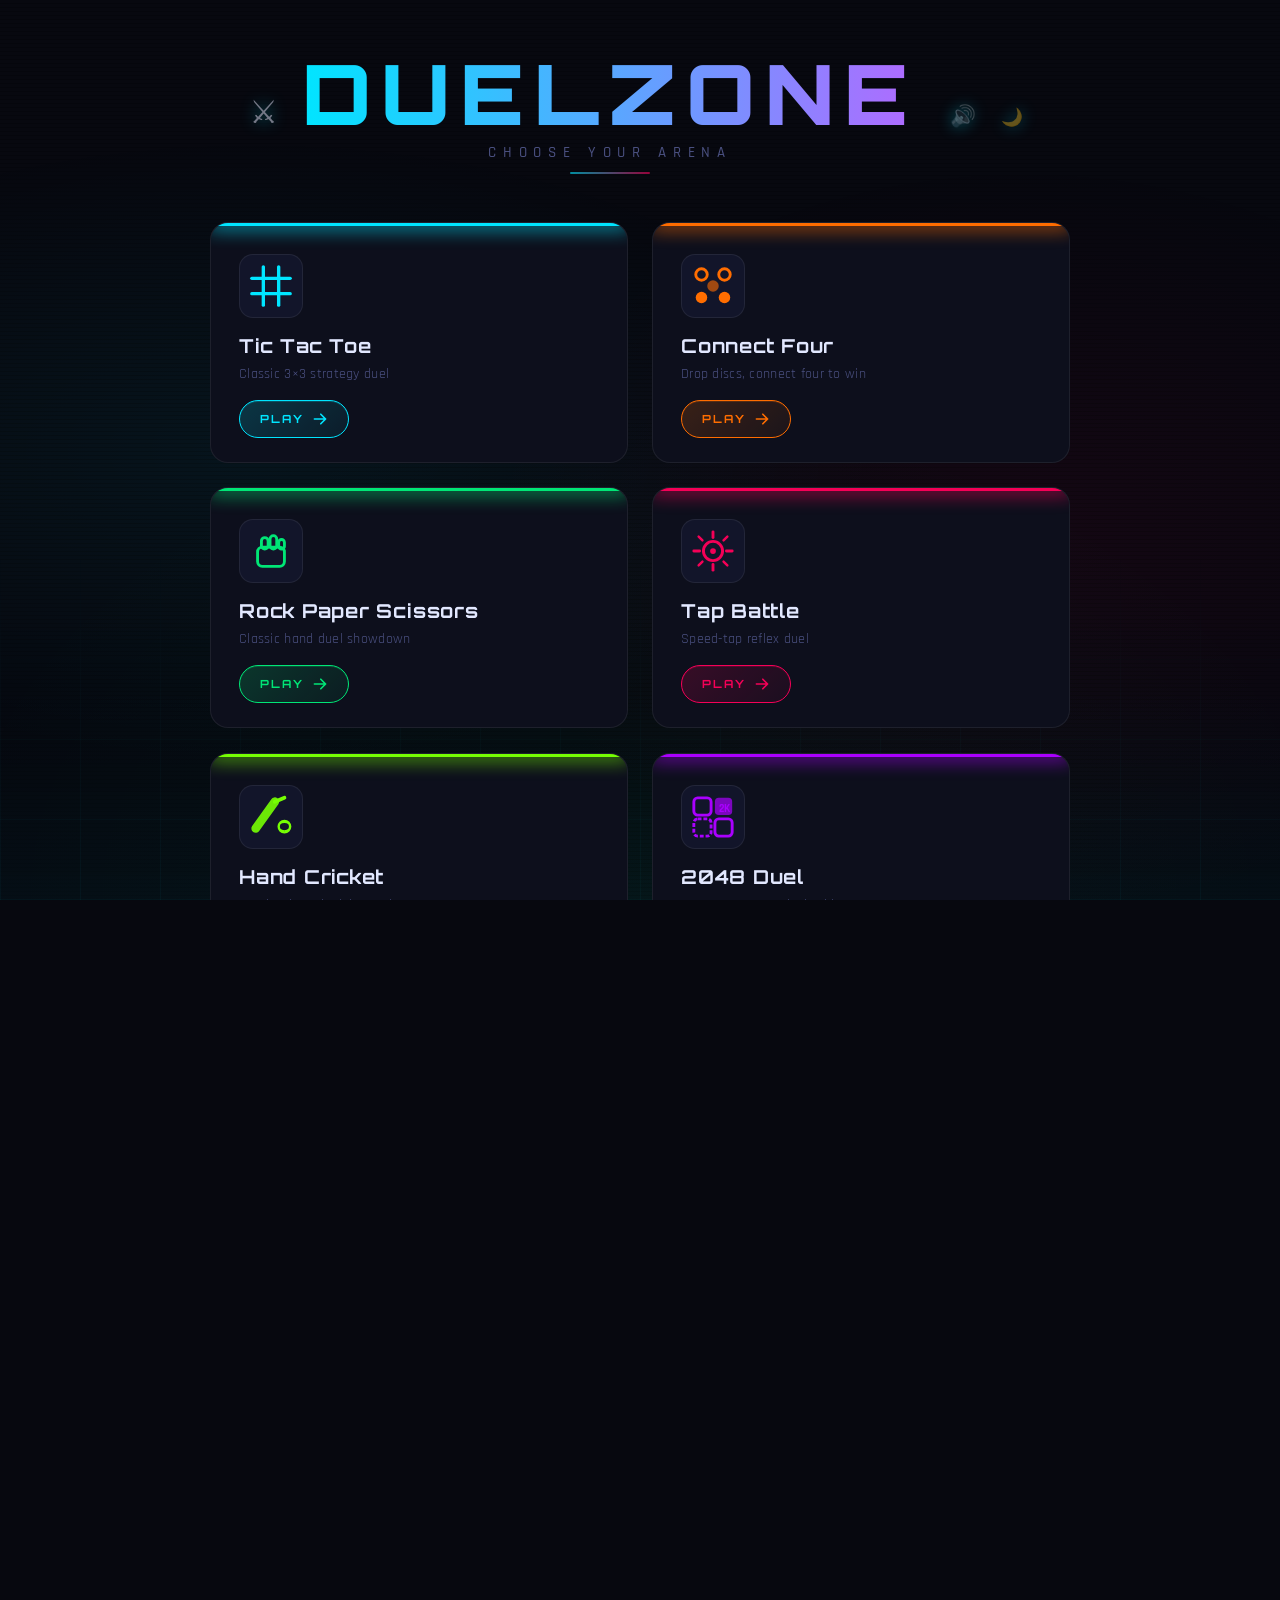
==== commit 27deeb95: "Add files via upload" ====
--- a/index.html
+++ b/index.html
@@ -32,8 +32,15 @@
       </div>
       <div class="sword right">
         <button id="dz-mute-btn" title="Toggle sound" style="background:none;border:none;color:#fff;font-size:1.3rem;cursor:pointer;padding:4px 8px;opacity:0.75;">🔊</button>
+        <button id="dz-theme-btn" title="Toggle light/dark mode" style="background:none;border:none;color:#fff;font-size:1.1rem;cursor:pointer;padding:4px 8px;opacity:0.75;">🌙</button>
       </div>
     </header>
+
+    <!-- Recently Played -->
+    <div id="recently-played" style="display:none;padding:0 16px 0;max-width:900px;margin:0 auto 8px;">
+      <div style="font-size:0.7rem;color:rgba(255,255,255,0.35);letter-spacing:0.12em;font-family:'Orbitron',sans-serif;margin-bottom:8px;">⏱ RECENTLY PLAYED</div>
+      <div id="recently-played-list" style="display:flex;gap:10px;flex-wrap:wrap;"></div>
+    </div>
 
     <!-- Arena grid -->
     <main id="arena-grid">
@@ -396,6 +403,400 @@
         <div class="card-glow"></div>
       </article>
 
+      <!-- Darts Duel -->
+      <article class="arena-card" data-game="Darts Duel" data-screen="darts" data-color="red" style="--accent:#ff1744">
+        <div class="card-top-bar"></div>
+        <div class="card-inner">
+          <div class="card-icon">
+            <svg viewBox="0 0 48 48" fill="none" xmlns="http://www.w3.org/2000/svg" width="46" height="46">
+              <circle cx="24" cy="24" r="20" stroke="currentColor" stroke-width="2.5"/>
+              <circle cx="24" cy="24" r="14" stroke="currentColor" stroke-width="2"/>
+              <circle cx="24" cy="24" r="8"  stroke="currentColor" stroke-width="2"/>
+              <circle cx="24" cy="24" r="3"  fill="currentColor"/>
+              <line x1="40" y1="8" x2="26" y2="22" stroke="currentColor" stroke-width="2.5" stroke-linecap="round"/>
+              <polygon points="26,22 22,24 24,20" fill="currentColor"/>
+              <line x1="42" y1="6" x2="40" y2="8" stroke="currentColor" stroke-width="3" stroke-linecap="round"/>
+            </svg>
+          </div>
+          <div class="card-text">
+            <h2 class="card-title">Darts Duel</h2>
+            <p class="card-desc">Aim, throw &amp; hit zero to win</p>
+          </div>
+          <button class="card-btn" aria-label="Play Darts Duel">
+            <span>PLAY</span>
+            <svg class="btn-arrow" viewBox="0 0 20 20" fill="currentColor" width="16"><path d="M10.293 3.293a1 1 0 011.414 0l6 6a1 1 0 010 1.414l-6 6a1 1 0 01-1.414-1.414L14.586 11H3a1 1 0 110-2h11.586l-4.293-4.293a1 1 0 010-1.414z"/></svg>
+          </button>
+        </div>
+        <div class="card-glow"></div>
+      </article>
+
+      <!-- Tanks Arena -->
+      <article class="arena-card" data-game="Tanks Arena" data-screen="tanks" data-color="yellow" style="--accent:#ffab00">
+        <div class="card-top-bar"></div>
+        <div class="card-inner">
+          <div class="card-icon">
+            <svg viewBox="0 0 48 48" fill="none" xmlns="http://www.w3.org/2000/svg" width="46" height="46">
+              <!-- Tank body -->
+              <rect x="6" y="20" width="28" height="16" rx="4" stroke="currentColor" stroke-width="2.5"/>
+              <!-- Turret -->
+              <rect x="12" y="15" width="14" height="10" rx="3" fill="currentColor" opacity="0.7"/>
+              <!-- Barrel -->
+              <line x1="26" y1="19" x2="42" y2="19" stroke="currentColor" stroke-width="3" stroke-linecap="round"/>
+              <!-- Tracks top -->
+              <rect x="4" y="17" width="32" height="4" rx="2" stroke="currentColor" stroke-width="1.5" opacity="0.5"/>
+              <!-- Tracks bottom -->
+              <rect x="4" y="35" width="32" height="4" rx="2" stroke="currentColor" stroke-width="1.5" opacity="0.5"/>
+              <!-- Wheels -->
+              <circle cx="10" cy="37" r="3" fill="currentColor" opacity="0.6"/>
+              <circle cx="20" cy="37" r="3" fill="currentColor" opacity="0.6"/>
+              <circle cx="30" cy="37" r="3" fill="currentColor" opacity="0.6"/>
+              <!-- Shell/bullet -->
+              <circle cx="45" cy="19" r="2" fill="currentColor" opacity="0.9"/>
+            </svg>
+          </div>
+          <div class="card-text">
+            <h2 class="card-title">Tanks Arena</h2>
+            <p class="card-desc">Top-down tank duel — blast your rival</p>
+          </div>
+          <button class="card-btn" aria-label="Play Tanks Arena">
+            <span>PLAY</span>
+            <svg class="btn-arrow" viewBox="0 0 20 20" fill="currentColor" width="16"><path d="M10.293 3.293a1 1 0 011.414 0l6 6a1 1 0 010 1.414l-6 6a1 1 0 01-1.414-1.414L14.586 11H3a1 1 0 110-2h11.586l-4.293-4.293a1 1 0 010-1.414z"/></svg>
+          </button>
+        </div>
+        <div class="card-glow"></div>
+      </article>
+
+      <!-- Star Catcher -->
+      <article class="arena-card" data-game="Star Catcher" data-screen="starcatcher" data-color="cyan" style="--accent:#00e5ff">
+        <div class="card-top-bar"></div>
+        <div class="card-inner">
+          <div class="card-icon">
+            <svg viewBox="0 0 48 48" fill="none" xmlns="http://www.w3.org/2000/svg" width="46" height="46">
+              <!-- Star -->
+              <polygon points="24,4 29,18 44,18 32,27 37,42 24,33 11,42 16,27 4,18 19,18" stroke="currentColor" stroke-width="2" stroke-linejoin="round" fill="currentColor" opacity="0.7"/>
+              <!-- Basket P1 -->
+              <path d="M2 44 L10 36 L18 44" stroke="currentColor" stroke-width="2.5" stroke-linecap="round" stroke-linejoin="round" fill="none"/>
+              <!-- Basket P2 -->
+              <path d="M30 44 L38 36 L46 44" stroke="currentColor" stroke-width="2.5" stroke-linecap="round" stroke-linejoin="round" fill="none"/>
+            </svg>
+          </div>
+          <div class="card-text">
+            <h2 class="card-title">Star Catcher</h2>
+            <p class="card-desc">Catch falling stars — outscoring your rival</p>
+          </div>
+          <button class="card-btn" aria-label="Play Star Catcher">
+            <span>PLAY</span>
+            <svg class="btn-arrow" viewBox="0 0 20 20" fill="currentColor" width="16"><path d="M10.293 3.293a1 1 0 011.414 0l6 6a1 1 0 010 1.414l-6 6a1 1 0 01-1.414-1.414L14.586 11H3a1 1 0 110-2h11.586l-4.293-4.293a1 1 0 010-1.414z"/></svg>
+          </button>
+        </div>
+        <div class="card-glow"></div>
+      </article>
+
+      <!-- Space Dodge -->
+      <article class="arena-card" data-game="Space Dodge" data-screen="spacedodge" data-color="purple" style="--accent:#b400ff">
+        <div class="card-top-bar"></div>
+        <div class="card-inner">
+          <div class="card-icon">
+            <svg viewBox="0 0 48 48" fill="none" xmlns="http://www.w3.org/2000/svg" width="46" height="46">
+              <polygon points="24,4 28,22 44,24 28,26 24,44 20,26 4,24 20,22" stroke="currentColor" stroke-width="2.5" stroke-linejoin="round" fill="currentColor" opacity="0.25"/>
+              <circle cx="24" cy="24" r="5" stroke="currentColor" stroke-width="2.5"/>
+              <circle cx="38" cy="10" r="3" fill="currentColor" opacity="0.7"/>
+              <circle cx="10" cy="34" r="4" stroke="currentColor" stroke-width="2" opacity="0.6"/>
+              <circle cx="42" cy="36" r="2" fill="currentColor" opacity="0.5"/>
+              <line x1="24" y1="4" x2="24" y2="19" stroke="currentColor" stroke-width="2" stroke-linecap="round" opacity="0.7"/>
+            </svg>
+          </div>
+          <div class="card-text">
+            <h2 class="card-title">Space Dodge</h2>
+            <p class="card-desc">Spaceship survival duel in shrinking arena</p>
+          </div>
+          <button class="card-btn" aria-label="Play Space Dodge">
+            <span>PLAY</span>
+            <svg class="btn-arrow" viewBox="0 0 20 20" fill="currentColor" width="16"><path d="M10.293 3.293a1 1 0 011.414 0l6 6a1 1 0 010 1.414l-6 6a1 1 0 01-1.414-1.414L14.586 11H3a1 1 0 110-2h11.586l-4.293-4.293a1 1 0 010-1.414z"/></svg>
+          </button>
+        </div>
+        <div class="card-glow"></div>
+      </article>
+
+      <!-- Ping Pong -->
+      <article class="arena-card" data-game="Ping Pong" data-screen="pingpong" data-color="cyan" style="--accent:#00e5ff">
+        <div class="card-top-bar"></div>
+        <div class="card-inner">
+          <div class="card-icon">
+            <svg viewBox="0 0 48 48" fill="none" xmlns="http://www.w3.org/2000/svg" width="46" height="46">
+              <!-- Table -->
+              <rect x="2" y="22" width="44" height="4" rx="1" fill="currentColor" opacity="0.25"/>
+              <!-- Net -->
+              <rect x="22" y="14" width="4" height="20" rx="1" fill="currentColor" opacity="0.5"/>
+              <!-- Left paddle -->
+              <rect x="3" y="17" width="5" height="14" rx="2.5" fill="currentColor" opacity="0.9"/>
+              <!-- Right paddle -->
+              <rect x="40" y="17" width="5" height="14" rx="2.5" fill="currentColor" opacity="0.9"/>
+              <!-- Ball -->
+              <circle cx="32" cy="16" r="4" fill="currentColor" opacity="0.95"/>
+              <!-- Motion lines -->
+              <line x1="12" y1="14" x2="8" y2="14" stroke="currentColor" stroke-width="1.5" stroke-linecap="round" opacity="0.4"/>
+              <line x1="12" y1="18" x2="7" y2="18" stroke="currentColor" stroke-width="1.5" stroke-linecap="round" opacity="0.3"/>
+            </svg>
+          </div>
+          <div class="card-text">
+            <h2 class="card-title">Ping Pong</h2>
+            <p class="card-desc">Classic 2-player table tennis duel</p>
+          </div>
+          <button class="card-btn" aria-label="Play Ping Pong">
+            <span>PLAY</span>
+            <svg class="btn-arrow" viewBox="0 0 20 20" fill="currentColor" width="16"><path d="M10.293 3.293a1 1 0 011.414 0l6 6a1 1 0 010 1.414l-6 6a1 1 0 01-1.414-1.414L14.586 11H3a1 1 0 110-2h11.586l-4.293-4.293a1 1 0 010-1.414z"/></svg>
+          </button>
+        </div>
+        <div class="card-glow"></div>
+      </article>
+
+      <!-- Snake Duel -->
+      <article class="arena-card" data-game="Snake Duel" data-screen="snake" data-color="green" style="--accent:#00e676">
+        <div class="card-top-bar"></div>
+        <div class="card-inner">
+          <div class="card-icon">
+            <svg viewBox="0 0 48 48" fill="none" xmlns="http://www.w3.org/2000/svg" width="46" height="46">
+              <path d="M6 24 Q6 8 20 8 Q34 8 34 20 Q34 32 24 32 Q14 32 14 24 Q14 18 20 18" stroke="#00e676" stroke-width="4" stroke-linecap="round" fill="none"/>
+              <circle cx="6" cy="24" r="4" fill="#00e676"/>
+            </svg>
+          </div>
+          <div class="card-text">
+            <h2 class="card-title">Snake Duel</h2>
+            <p class="card-desc">Two snakes, one board — crash and lose</p>
+          </div>
+          <button class="card-btn" aria-label="Play Snake Duel">
+            <span>PLAY</span>
+            <svg class="btn-arrow" viewBox="0 0 20 20" fill="currentColor" width="16"><path d="M10.293 3.293a1 1 0 011.414 0l6 6a1 1 0 010 1.414l-6 6a1 1 0 01-1.414-1.414L14.586 11H3a1 1 0 110-2h11.586l-4.293-4.293a1 1 0 010-1.414z"/></svg>
+          </button>
+        </div>
+        <div class="card-glow"></div>
+      </article>
+
+      <!-- Typing Speed Race -->
+      <article class="arena-card" data-game="Typing Race" data-screen="typing" data-color="amber" style="--accent:#fbbf24">
+        <div class="card-top-bar"></div>
+        <div class="card-inner">
+          <div class="card-icon">
+            <svg viewBox="0 0 48 48" fill="none" xmlns="http://www.w3.org/2000/svg" width="46" height="46">
+              <rect x="4" y="12" width="40" height="26" rx="4" stroke="#fbbf24" stroke-width="3"/>
+              <rect x="9" y="19" width="6" height="5" rx="1" fill="#fbbf24" opacity="0.7"/>
+              <rect x="19" y="19" width="6" height="5" rx="1" fill="#fbbf24" opacity="0.7"/>
+              <rect x="29" y="19" width="6" height="5" rx="1" fill="#fbbf24" opacity="0.7"/>
+              <rect x="13" y="28" width="20" height="5" rx="1" fill="#fbbf24"/>
+            </svg>
+          </div>
+          <div class="card-text">
+            <h2 class="card-title">Typing Race</h2>
+            <p class="card-desc">Type fastest to win — words race</p>
+          </div>
+          <button class="card-btn" aria-label="Play Typing Race">
+            <span>PLAY</span>
+            <svg class="btn-arrow" viewBox="0 0 20 20" fill="currentColor" width="16"><path d="M10.293 3.293a1 1 0 011.414 0l6 6a1 1 0 010 1.414l-6 6a1 1 0 01-1.414-1.414L14.586 11H3a1 1 0 110-2h11.586l-4.293-4.293a1 1 0 010-1.414z"/></svg>
+          </button>
+        </div>
+        <div class="card-glow"></div>
+      </article>
+
+      <!-- Minesweeper Duel -->
+      <article class="arena-card" data-game="Minesweeper Duel" data-screen="minesweeper" data-color="red" style="--accent:#ef4444">
+        <div class="card-top-bar"></div>
+        <div class="card-inner">
+          <div class="card-icon">
+            <svg viewBox="0 0 48 48" fill="none" xmlns="http://www.w3.org/2000/svg" width="46" height="46">
+              <circle cx="24" cy="24" r="10" stroke="#ef4444" stroke-width="3"/>
+              <line x1="24" y1="8" x2="24" y2="4" stroke="#ef4444" stroke-width="3" stroke-linecap="round"/>
+              <line x1="24" y1="44" x2="24" y2="40" stroke="#ef4444" stroke-width="3" stroke-linecap="round"/>
+              <line x1="8" y1="24" x2="4" y2="24" stroke="#ef4444" stroke-width="3" stroke-linecap="round"/>
+              <line x1="44" y1="24" x2="40" y2="24" stroke="#ef4444" stroke-width="3" stroke-linecap="round"/>
+              <circle cx="24" cy="24" r="4" fill="#ef4444"/>
+            </svg>
+          </div>
+          <div class="card-text">
+            <h2 class="card-title">Minesweeper Duel</h2>
+            <p class="card-desc">Race to clear your board first</p>
+          </div>
+          <button class="card-btn" aria-label="Play Minesweeper Duel">
+            <span>PLAY</span>
+            <svg class="btn-arrow" viewBox="0 0 20 20" fill="currentColor" width="16"><path d="M10.293 3.293a1 1 0 011.414 0l6 6a1 1 0 010 1.414l-6 6a1 1 0 01-1.414-1.414L14.586 11H3a1 1 0 110-2h11.586l-4.293-4.293a1 1 0 010-1.414z"/></svg>
+          </button>
+        </div>
+        <div class="card-glow"></div>
+      </article>
+
+      <!-- Blackjack Duel -->
+      <article class="arena-card" data-game="Blackjack Duel" data-screen="blackjack" data-color="purple" style="--accent:#a855f7">
+        <div class="card-top-bar"></div>
+        <div class="card-inner">
+          <div class="card-icon">
+            <svg viewBox="0 0 48 48" fill="none" xmlns="http://www.w3.org/2000/svg" width="46" height="46">
+              <rect x="6" y="8" width="22" height="32" rx="3" stroke="#a855f7" stroke-width="2.5"/>
+              <text x="13" y="28" font-size="14" fill="#a855f7" font-family="serif">A</text>
+              <rect x="20" y="14" width="22" height="32" rx="3" fill="#1a1a2e" stroke="#a855f7" stroke-width="2.5"/>
+              <text x="27" y="34" font-size="14" fill="#a855f7" font-family="serif">K</text>
+            </svg>
+          </div>
+          <div class="card-text">
+            <h2 class="card-title">Blackjack Duel</h2>
+            <p class="card-desc">Beat the dealer, outscore your rival</p>
+          </div>
+          <button class="card-btn" aria-label="Play Blackjack Duel">
+            <span>PLAY</span>
+            <svg class="btn-arrow" viewBox="0 0 20 20" fill="currentColor" width="16"><path d="M10.293 3.293a1 1 0 011.414 0l6 6a1 1 0 010 1.414l-6 6a1 1 0 01-1.414-1.414L14.586 11H3a1 1 0 110-2h11.586l-4.293-4.293a1 1 0 010-1.414z"/></svg>
+          </button>
+        </div>
+        <div class="card-glow"></div>
+      </article>
+
+
+      <!-- Tetris Battle -->
+      <article class="arena-card" data-game="Tetris Battle" data-screen="tetris" data-color="cyan" style="--accent:#00e5ff">
+        <div class="card-top-bar"></div>
+        <div class="card-inner">
+          <div class="card-icon">
+            <svg viewBox="0 0 48 48" fill="none" xmlns="http://www.w3.org/2000/svg" width="46" height="46">
+              <rect x="6" y="6" width="10" height="10" rx="2" fill="currentColor"/>
+              <rect x="18" y="6" width="10" height="10" rx="2" fill="currentColor"/>
+              <rect x="30" y="6" width="10" height="10" rx="2" fill="currentColor"/>
+              <rect x="18" y="18" width="10" height="10" rx="2" fill="currentColor" opacity=".7"/>
+              <rect x="6" y="30" width="10" height="10" rx="2" fill="currentColor" opacity=".5"/>
+              <rect x="18" y="30" width="10" height="10" rx="2" fill="currentColor" opacity=".5"/>
+              <rect x="30" y="18" width="10" height="10" rx="2" fill="currentColor" opacity=".9"/>
+            </svg>
+          </div>
+          <div class="card-text">
+            <h2 class="card-title">Tetris Battle</h2>
+            <p class="card-desc">Clear lines, send garbage, survive longest</p>
+          </div>
+          <button class="card-btn" aria-label="Play Tetris Battle">
+            <span>PLAY</span>
+            <svg class="btn-arrow" viewBox="0 0 20 20" fill="currentColor" width="16"><path d="M10.293 3.293a1 1 0 011.414 0l6 6a1 1 0 010 1.414l-6 6a1 1 0 01-1.414-1.414L14.586 11H3a1 1 0 110-2h11.586l-4.293-4.293a1 1 0 010-1.414z"/></svg>
+          </button>
+        </div>
+        <div class="card-glow"></div>
+      </article>
+
+      <!-- Bomberman Duel -->
+      <article class="arena-card" data-game="Bomberman Duel" data-screen="bomberman" data-color="orange" style="--accent:#ff6d00">
+        <div class="card-top-bar"></div>
+        <div class="card-inner">
+          <div class="card-icon">
+            <svg viewBox="0 0 48 48" fill="none" xmlns="http://www.w3.org/2000/svg" width="46" height="46">
+              <circle cx="22" cy="28" r="14" stroke="currentColor" stroke-width="3"/>
+              <path d="M30 16 Q36 8 42 10" stroke="currentColor" stroke-width="3" stroke-linecap="round" fill="none"/>
+              <circle cx="42" cy="10" r="3" fill="currentColor"/>
+              <circle cx="17" cy="24" r="3" fill="currentColor" opacity=".4"/>
+            </svg>
+          </div>
+          <div class="card-text">
+            <h2 class="card-title">Bomberman Duel</h2>
+            <p class="card-desc">Place bombs, blast walls, eliminate opponent</p>
+          </div>
+          <button class="card-btn" aria-label="Play Bomberman Duel">
+            <span>PLAY</span>
+            <svg class="btn-arrow" viewBox="0 0 20 20" fill="currentColor" width="16"><path d="M10.293 3.293a1 1 0 011.414 0l6 6a1 1 0 010 1.414l-6 6a1 1 0 01-1.414-1.414L14.586 11H3a1 1 0 110-2h11.586l-4.293-4.293a1 1 0 010-1.414z"/></svg>
+          </button>
+        </div>
+        <div class="card-glow"></div>
+      </article>
+
+      <!-- Draw & Guess -->
+      <article class="arena-card" data-game="Draw and Guess" data-screen="drawguess" data-color="pink" style="--accent:#f50057">
+        <div class="card-top-bar"></div>
+        <div class="card-inner">
+          <div class="card-icon">
+            <svg viewBox="0 0 48 48" fill="none" xmlns="http://www.w3.org/2000/svg" width="46" height="46">
+              <path d="M8 36 L36 8" stroke="currentColor" stroke-width="4" stroke-linecap="round"/>
+              <circle cx="36" cy="8" r="5" fill="currentColor"/>
+              <path d="M8 36 L6 42 L12 40 Z" fill="currentColor"/>
+              <line x1="18" y1="42" x2="42" y2="42" stroke="currentColor" stroke-width="3" stroke-linecap="round"/>
+            </svg>
+          </div>
+          <div class="card-text">
+            <h2 class="card-title">Draw &amp; Guess</h2>
+            <p class="card-desc">Draw a word, your opponent guesses it</p>
+          </div>
+          <button class="card-btn" aria-label="Play Draw and Guess">
+            <span>PLAY</span>
+            <svg class="btn-arrow" viewBox="0 0 20 20" fill="currentColor" width="16"><path d="M10.293 3.293a1 1 0 011.414 0l6 6a1 1 0 010 1.414l-6 6a1 1 0 01-1.414-1.414L14.586 11H3a1 1 0 110-2h11.586l-4.293-4.293a1 1 0 010-1.414z"/></svg>
+          </button>
+        </div>
+        <div class="card-glow"></div>
+      </article>
+
+      <!-- Pixel Racer -->
+      <article class="arena-card" data-game="Pixel Racer" data-screen="pixelracer" data-color="green" style="--accent:#00e676">
+        <div class="card-top-bar"></div>
+        <div class="card-inner">
+          <div class="card-icon">
+            <svg viewBox="0 0 48 48" fill="none" xmlns="http://www.w3.org/2000/svg" width="46" height="46">
+              <rect x="16" y="12" width="16" height="24" rx="5" fill="currentColor"/>
+              <rect x="10" y="18" width="6" height="12" rx="2" fill="currentColor" opacity=".5"/>
+              <rect x="32" y="18" width="6" height="12" rx="2" fill="currentColor" opacity=".5"/>
+              <rect x="18" y="14" width="12" height="8" rx="2" fill="rgba(0,0,0,0.4)"/>
+              <line x1="24" y1="4" x2="24" y2="12" stroke="currentColor" stroke-width="2.5" stroke-linecap="round" stroke-dasharray="3 2"/>
+            </svg>
+          </div>
+          <div class="card-text">
+            <h2 class="card-title">Pixel Racer</h2>
+            <p class="card-desc">Race pixel cars on a circuit — 3 laps to win</p>
+          </div>
+          <button class="card-btn" aria-label="Play Pixel Racer">
+            <span>PLAY</span>
+            <svg class="btn-arrow" viewBox="0 0 20 20" fill="currentColor" width="16"><path d="M10.293 3.293a1 1 0 011.414 0l6 6a1 1 0 010 1.414l-6 6a1 1 0 01-1.414-1.414L14.586 11H3a1 1 0 110-2h11.586l-4.293-4.293a1 1 0 010-1.414z"/></svg>
+          </button>
+        </div>
+        <div class="card-glow"></div>
+      </article>
+
+      <!-- Reaction Duel -->
+      <article class="arena-card" data-game="Reaction Duel" data-screen="reaction" data-color="purple" style="--accent:#aa00ff">
+        <div class="card-top-bar"></div>
+        <div class="card-inner">
+          <div class="card-icon">
+            <svg viewBox="0 0 48 48" fill="none" xmlns="http://www.w3.org/2000/svg" width="46" height="46">
+              <circle cx="24" cy="24" r="18" stroke="currentColor" stroke-width="3"/>
+              <path d="M24 12 L28 22 L38 22 L30 29 L33 39 L24 33 L15 39 L18 29 L10 22 L20 22 Z" fill="currentColor" opacity=".8"/>
+            </svg>
+          </div>
+          <div class="card-text">
+            <h2 class="card-title">Reaction Duel</h2>
+            <p class="card-desc">Tap the signal first — pure reflex battle</p>
+          </div>
+          <button class="card-btn" aria-label="Play Reaction Duel">
+            <span>PLAY</span>
+            <svg class="btn-arrow" viewBox="0 0 20 20" fill="currentColor" width="16"><path d="M10.293 3.293a1 1 0 011.414 0l6 6a1 1 0 010 1.414l-6 6a1 1 0 01-1.414-1.414L14.586 11H3a1 1 0 110-2h11.586l-4.293-4.293a1 1 0 010-1.414z"/></svg>
+          </button>
+        </div>
+        <div class="card-glow"></div>
+      </article>
+
+      <!-- Territory Wars -->
+      <article class="arena-card" data-game="Territory Wars" data-screen="territory" data-color="amber" style="--accent:#ffd600">
+        <div class="card-top-bar"></div>
+        <div class="card-inner">
+          <div class="card-icon">
+            <svg viewBox="0 0 48 48" fill="none" xmlns="http://www.w3.org/2000/svg" width="46" height="46">
+              <rect x="4" y="4" width="18" height="18" rx="2" fill="currentColor" opacity=".9"/>
+              <rect x="26" y="26" width="18" height="18" rx="2" fill="currentColor" opacity=".4"/>
+              <rect x="26" y="4" width="18" height="18" rx="2" stroke="currentColor" stroke-width="2.5" opacity=".5"/>
+              <rect x="4" y="26" width="18" height="18" rx="2" stroke="currentColor" stroke-width="2.5" opacity=".3"/>
+              <line x1="24" y1="4" x2="24" y2="44" stroke="currentColor" stroke-width="1.5" opacity=".4"/>
+              <line x1="4" y1="24" x2="44" y2="24" stroke="currentColor" stroke-width="1.5" opacity=".4"/>
+            </svg>
+          </div>
+          <div class="card-text">
+            <h2 class="card-title">Territory Wars</h2>
+            <p class="card-desc">Claim cells, expand your territory, dominate</p>
+          </div>
+          <button class="card-btn" aria-label="Play Territory Wars">
+            <span>PLAY</span>
+            <svg class="btn-arrow" viewBox="0 0 20 20" fill="currentColor" width="16"><path d="M10.293 3.293a1 1 0 011.414 0l6 6a1 1 0 010 1.414l-6 6a1 1 0 01-1.414-1.414L14.586 11H3a1 1 0 110-2h11.586l-4.293-4.293a1 1 0 010-1.414z"/></svg>
+          </button>
+        </div>
+        <div class="card-glow"></div>
+      </article>
+
     </main>
 
     <footer id="footer">2 PLAYERS · LOCAL · NO ADS · PURE DUEL</footer>
@@ -1038,7 +1439,7 @@
     <button class="ghp-back-hub" id="cricket-back-btn">← Hub</button>
 
     <div id="cricket-app">
-      <!-- CRICKET HOME/SETUP PAGE (redesigned as game home) -->
+      <!-- SETUP -->
       <div id="cricket-setup">
         <div class="ghp-wrap" style="max-width:560px;width:100%">
           <div class="ghp-hero">
@@ -1054,18 +1455,26 @@
               </svg>
             </div>
             <h2 class="ghp-title" style="--ghp-accent:#76ff03">Hand Cricket</h2>
-            <p class="ghp-tagline">Number-based cricket vs bot</p>
+            <p class="ghp-tagline">Number-based cricket — vs Bot or a Friend!</p>
           </div>
           <div class="ghp-rules">
             <h3 class="ghp-rules-title">📋 Rules</h3>
             <ul class="ghp-rules-list" id="cricket-rules-list">
-              <li>Both you and the bot secretly pick a number <strong>1–10</strong> simultaneously</li>
-              <li><strong>Normal:</strong> If numbers match → OUT! Otherwise score your number</li>
-              <li><strong>Crazy:</strong> Adjacent number (±1) = OUT. Matching = square bonus runs! (e.g. 8×8 = 64 🔥)</li>
-              <li>Win the toss to choose bat or bowl. Highest score after 2 innings wins!</li>
+              <li>Both players secretly pick a number <strong>1–10</strong> — revealed simultaneously</li>
+              <li><strong>Normal:</strong> Numbers match → <strong>OUT!</strong> Otherwise batter scores their number</li>
+              <li><strong>Crazy:</strong> Adjacent (±1) = OUT. Same number = <strong>square runs!</strong> (e.g. 8×8 = 64 🔥)</li>
+              <li>Win the toss to pick bat or bowl. Highest score after 2 innings wins!</li>
+              <li id="cric-pvp-rule" class="hidden">🔒 <strong>PvP:</strong> Batter picks first → pass device → Bowler picks → both revealed!</li>
             </ul>
           </div>
           <div class="ghp-settings">
+            <div class="ghp-setting-row">
+              <span class="diff-label-text">VERSUS</span>
+              <div class="diff-btn-group">
+                <button class="diff-btn active" id="cric-vs-bot-btn">🤖 vs Bot</button>
+                <button class="diff-btn" id="cric-vs-pvp-btn">👥 vs Player</button>
+              </div>
+            </div>
             <div class="ghp-setting-row">
               <span class="diff-label-text">GAME MODE</span>
               <div class="diff-btn-group">
@@ -1073,12 +1482,21 @@
                 <button class="diff-btn" id="cric-crazy-btn">🔥 Crazy</button>
               </div>
             </div>
-            <div class="ghp-setting-row">
+            <div class="ghp-setting-row" id="cric-diff-row">
               <span class="diff-label-text">DIFFICULTY</span>
               <div class="diff-btn-group">
                 <button class="diff-btn active" id="cric-easy-btn">Easy</button>
                 <button class="diff-btn" id="cric-medium-btn">Medium</button>
                 <button class="diff-btn" id="cric-hard-btn">Hard</button>
+              </div>
+            </div>
+            <div class="ghp-setting-row hidden" id="cric-names-row">
+              <span class="diff-label-text">PLAYER NAMES</span>
+              <div style="display:flex;gap:8px;flex-wrap:wrap;justify-content:center;">
+                <input id="cric-p1-name-input" type="text" maxlength="12" placeholder="Player 1" value="Player 1"
+                  style="background:#0d1117;border:1px solid #76ff0355;color:#76ff03;padding:6px 10px;border-radius:6px;font-family:inherit;font-size:14px;width:115px;text-align:center;outline:none;">
+                <input id="cric-p2-name-input" type="text" maxlength="12" placeholder="Player 2" value="Player 2"
+                  style="background:#0d1117;border:1px solid #76ff0355;color:#76ff03;padding:6px 10px;border-radius:6px;font-family:inherit;font-size:14px;width:115px;text-align:center;outline:none;">
               </div>
             </div>
             <div class="ghp-setting-row">
@@ -1099,46 +1517,109 @@
       <div id="cricket-toss" class="hidden">
         <div class="cricket-toss-inner">
           <p class="cricket-section-title">🪙 TOSS TIME</p>
-          <p class="cricket-toss-inst">Pick <strong>ODD</strong> or <strong>EVEN</strong>, then both reveal a number simultaneously.</p>
-
-          <div class="diff-btn-group" style="justify-content:center;margin:12px 0;" id="cric-oe-btns">
-            <button class="diff-btn" id="cric-odd-btn">ODD</button>
-            <button class="diff-btn" id="cric-even-btn">EVEN</button>
-          </div>
-
-          <div id="cricket-toss-numpad" class="hidden">
-            <p class="cricket-toss-inst" id="cric-toss-prompt">Pick your secret number (1–10):</p>
-            <div class="cricket-numpad">
-              <button class="cricket-num-btn" data-v="1">1</button>
-              <button class="cricket-num-btn" data-v="2">2</button>
-              <button class="cricket-num-btn" data-v="3">3</button>
-              <button class="cricket-num-btn" data-v="4">4</button>
-              <button class="cricket-num-btn" data-v="5">5</button>
-              <button class="cricket-num-btn" data-v="6">6</button>
-              <button class="cricket-num-btn" data-v="7">7</button>
-              <button class="cricket-num-btn" data-v="8">8</button>
-              <button class="cricket-num-btn" data-v="9">9</button>
-              <button class="cricket-num-btn" data-v="10">10</button>
-            </div>
-          </div>
-
-          <div id="cricket-toss-result" class="hidden">
-            <div class="cricket-reveal-row">
-              <div class="cricket-reveal-box">
-                <span class="cricket-reveal-lbl">YOU</span>
-                <span class="cricket-reveal-num" id="cric-toss-p-num">—</span>
+
+          <!-- ── BOT toss: classic Odd/Even ── -->
+          <div id="cric-bot-toss">
+            <p class="cricket-toss-inst">Pick <strong>ODD</strong> or <strong>EVEN</strong>, then reveal a number.</p>
+            <div class="diff-btn-group" style="justify-content:center;margin:12px 0;" id="cric-oe-btns">
+              <button class="diff-btn" id="cric-odd-btn">ODD</button>
+              <button class="diff-btn" id="cric-even-btn">EVEN</button>
+            </div>
+            <div id="cricket-toss-numpad" class="hidden">
+              <p class="cricket-toss-inst" id="cric-toss-prompt">Pick your secret number (1–10):</p>
+              <div class="cricket-numpad">
+                <button class="cricket-num-btn cric-bot-toss-btn" data-v="1">1</button>
+                <button class="cricket-num-btn cric-bot-toss-btn" data-v="2">2</button>
+                <button class="cricket-num-btn cric-bot-toss-btn" data-v="3">3</button>
+                <button class="cricket-num-btn cric-bot-toss-btn" data-v="4">4</button>
+                <button class="cricket-num-btn cric-bot-toss-btn" data-v="5">5</button>
+                <button class="cricket-num-btn cric-bot-toss-btn" data-v="6">6</button>
+                <button class="cricket-num-btn cric-bot-toss-btn" data-v="7">7</button>
+                <button class="cricket-num-btn cric-bot-toss-btn" data-v="8">8</button>
+                <button class="cricket-num-btn cric-bot-toss-btn" data-v="9">9</button>
+                <button class="cricket-num-btn cric-bot-toss-btn" data-v="10">10</button>
               </div>
-              <div class="cricket-reveal-box">
-                <span class="cricket-reveal-lbl">BOT</span>
-                <span class="cricket-reveal-num" id="cric-toss-b-num">—</span>
+            </div>
+            <div id="cricket-toss-result" class="hidden">
+              <div class="cricket-reveal-row">
+                <div class="cricket-reveal-box">
+                  <span class="cricket-reveal-lbl">YOU</span>
+                  <span class="cricket-reveal-num" id="cric-toss-p-num">—</span>
+                </div>
+                <div class="cricket-reveal-box">
+                  <span class="cricket-reveal-lbl">BOT</span>
+                  <span class="cricket-reveal-num" id="cric-toss-b-num">—</span>
+                </div>
               </div>
-            </div>
-            <p id="cric-toss-winner-msg" class="cricket-big-msg"></p>
-            <div id="cric-bat-bowl-btns" class="hidden diff-btn-group" style="justify-content:center;margin-top:12px;">
-              <button class="diff-btn" id="cric-bat-btn">🏏 Bat First</button>
-              <button class="diff-btn" id="cric-bowl-btn">⚾ Bowl First</button>
-            </div>
-          </div>
+              <p id="cric-toss-winner-msg" class="cricket-big-msg"></p>
+              <div id="cric-bat-bowl-btns" class="hidden diff-btn-group" style="justify-content:center;margin-top:12px;">
+                <button class="diff-btn" id="cric-bat-btn">🏏 Bat First</button>
+                <button class="diff-btn" id="cric-bowl-btn">⚾ Bowl First</button>
+              </div>
+            </div>
+          </div>
+
+          <!-- ── PvP toss: hot-seat pick ── -->
+          <div id="cric-pvp-toss" class="hidden">
+            <!-- Step 1: P1 picks -->
+            <div id="cric-pvp-t1">
+              <p class="cricket-toss-inst"><span id="cric-pvp-t1-lbl">Player 1</span> — pick your secret toss number:</p>
+              <div class="cricket-numpad">
+                <button class="cricket-num-btn cric-pvp-toss-p1-btn" data-v="1">1</button>
+                <button class="cricket-num-btn cric-pvp-toss-p1-btn" data-v="2">2</button>
+                <button class="cricket-num-btn cric-pvp-toss-p1-btn" data-v="3">3</button>
+                <button class="cricket-num-btn cric-pvp-toss-p1-btn" data-v="4">4</button>
+                <button class="cricket-num-btn cric-pvp-toss-p1-btn" data-v="5">5</button>
+                <button class="cricket-num-btn cric-pvp-toss-p1-btn" data-v="6">6</button>
+                <button class="cricket-num-btn cric-pvp-toss-p1-btn" data-v="7">7</button>
+                <button class="cricket-num-btn cric-pvp-toss-p1-btn" data-v="8">8</button>
+                <button class="cricket-num-btn cric-pvp-toss-p1-btn" data-v="9">9</button>
+                <button class="cricket-num-btn cric-pvp-toss-p1-btn" data-v="10">10</button>
+              </div>
+            </div>
+            <!-- Step 2: pass screen -->
+            <div id="cric-pvp-t-pass" class="hidden" style="text-align:center;padding:24px 0 12px;">
+              <div style="font-size:2.4rem;margin-bottom:8px;">🔄</div>
+              <p class="cricket-big-msg" style="font-size:1.1rem;margin-bottom:6px;">Locked in! Pass device to</p>
+              <p class="cricket-big-msg" style="color:#76ff03;" id="cric-pvp-t-pass-name">Player 2</p>
+              <button class="diff-btn" id="cric-pvp-t-ready" style="margin-top:16px;padding:10px 30px;font-size:1rem;">Ready ▶</button>
+            </div>
+            <!-- Step 3: P2 picks -->
+            <div id="cric-pvp-t2" class="hidden">
+              <p class="cricket-toss-inst"><span id="cric-pvp-t2-lbl">Player 2</span> — pick your secret toss number:</p>
+              <div class="cricket-numpad">
+                <button class="cricket-num-btn cric-pvp-toss-p2-btn" data-v="1">1</button>
+                <button class="cricket-num-btn cric-pvp-toss-p2-btn" data-v="2">2</button>
+                <button class="cricket-num-btn cric-pvp-toss-p2-btn" data-v="3">3</button>
+                <button class="cricket-num-btn cric-pvp-toss-p2-btn" data-v="4">4</button>
+                <button class="cricket-num-btn cric-pvp-toss-p2-btn" data-v="5">5</button>
+                <button class="cricket-num-btn cric-pvp-toss-p2-btn" data-v="6">6</button>
+                <button class="cricket-num-btn cric-pvp-toss-p2-btn" data-v="7">7</button>
+                <button class="cricket-num-btn cric-pvp-toss-p2-btn" data-v="8">8</button>
+                <button class="cricket-num-btn cric-pvp-toss-p2-btn" data-v="9">9</button>
+                <button class="cricket-num-btn cric-pvp-toss-p2-btn" data-v="10">10</button>
+              </div>
+            </div>
+            <!-- Step 4: reveal + bat/bowl -->
+            <div id="cric-pvp-t-reveal" class="hidden">
+              <div class="cricket-reveal-row">
+                <div class="cricket-reveal-box">
+                  <span class="cricket-reveal-lbl" id="cric-pvp-tr-lbl1">P1</span>
+                  <span class="cricket-reveal-num" id="cric-pvp-tr-n1">—</span>
+                </div>
+                <div class="cricket-reveal-box">
+                  <span class="cricket-reveal-lbl" id="cric-pvp-tr-lbl2">P2</span>
+                  <span class="cricket-reveal-num" id="cric-pvp-tr-n2">—</span>
+                </div>
+              </div>
+              <p id="cric-pvp-tr-msg" class="cricket-big-msg"></p>
+              <div id="cric-pvp-tr-batbowl" class="hidden diff-btn-group" style="justify-content:center;margin-top:12px;">
+                <button class="diff-btn" id="cric-pvp-bat-btn">🏏 Bat First</button>
+                <button class="diff-btn" id="cric-pvp-bowl-btn">⚾ Bowl First</button>
+              </div>
+            </div>
+          </div>
+
         </div>
       </div>
 
@@ -1165,28 +1646,73 @@
 
         <div class="cricket-reveal-row" id="cric-play-reveal">
           <div class="cricket-reveal-box">
-            <span class="cricket-reveal-lbl">YOU</span>
+            <span class="cricket-reveal-lbl" id="cric-play-lbl-l">YOU</span>
             <span class="cricket-reveal-num" id="cric-play-p-num">?</span>
           </div>
           <div class="cricket-reveal-result" id="cric-play-result">—</div>
           <div class="cricket-reveal-box">
-            <span class="cricket-reveal-lbl">BOT</span>
+            <span class="cricket-reveal-lbl" id="cric-play-lbl-r">BOT</span>
             <span class="cricket-reveal-num" id="cric-play-b-num">?</span>
           </div>
         </div>
 
-        <p class="cricket-toss-inst" id="cric-play-prompt">Pick your number:</p>
-        <div class="cricket-numpad" id="cric-play-numpad">
-          <button class="cricket-num-btn" data-v="1">1</button>
-          <button class="cricket-num-btn" data-v="2">2</button>
-          <button class="cricket-num-btn" data-v="3">3</button>
-          <button class="cricket-num-btn" data-v="4">4</button>
-          <button class="cricket-num-btn" data-v="5">5</button>
-          <button class="cricket-num-btn" data-v="6">6</button>
-          <button class="cricket-num-btn" data-v="7">7</button>
-          <button class="cricket-num-btn" data-v="8">8</button>
-          <button class="cricket-num-btn" data-v="9">9</button>
-          <button class="cricket-num-btn" data-v="10">10</button>
+        <!-- BOT play area -->
+        <div id="cric-bot-play">
+          <p class="cricket-toss-inst" id="cric-play-prompt">Pick your number:</p>
+          <div class="cricket-numpad" id="cric-play-numpad">
+            <button class="cricket-num-btn" data-v="1">1</button>
+            <button class="cricket-num-btn" data-v="2">2</button>
+            <button class="cricket-num-btn" data-v="3">3</button>
+            <button class="cricket-num-btn" data-v="4">4</button>
+            <button class="cricket-num-btn" data-v="5">5</button>
+            <button class="cricket-num-btn" data-v="6">6</button>
+            <button class="cricket-num-btn" data-v="7">7</button>
+            <button class="cricket-num-btn" data-v="8">8</button>
+            <button class="cricket-num-btn" data-v="9">9</button>
+            <button class="cricket-num-btn" data-v="10">10</button>
+          </div>
+        </div>
+
+        <!-- PvP play area: hot-seat two-phase -->
+        <div id="cric-pvp-play" class="hidden">
+          <!-- Phase 1: first player (batter) picks secretly -->
+          <div id="cric-pvp-pp1">
+            <p class="cricket-toss-inst"><span id="cric-pvp-pp1-lbl">Batter</span> — pick your number secretly:</p>
+            <div class="cricket-numpad">
+              <button class="cricket-num-btn cric-pvp-p1-btn" data-v="1">1</button>
+              <button class="cricket-num-btn cric-pvp-p1-btn" data-v="2">2</button>
+              <button class="cricket-num-btn cric-pvp-p1-btn" data-v="3">3</button>
+              <button class="cricket-num-btn cric-pvp-p1-btn" data-v="4">4</button>
+              <button class="cricket-num-btn cric-pvp-p1-btn" data-v="5">5</button>
+              <button class="cricket-num-btn cric-pvp-p1-btn" data-v="6">6</button>
+              <button class="cricket-num-btn cric-pvp-p1-btn" data-v="7">7</button>
+              <button class="cricket-num-btn cric-pvp-p1-btn" data-v="8">8</button>
+              <button class="cricket-num-btn cric-pvp-p1-btn" data-v="9">9</button>
+              <button class="cricket-num-btn cric-pvp-p1-btn" data-v="10">10</button>
+            </div>
+          </div>
+          <!-- Pass device prompt -->
+          <div id="cric-pvp-pp-pass" class="hidden" style="text-align:center;padding:20px 0 8px;">
+            <div style="font-size:2rem;margin-bottom:6px;">🔄</div>
+            <p class="cricket-toss-inst" id="cric-pvp-pp-pass-msg">Pass to <strong id="cric-pvp-pp-pass-name">Bowler</strong></p>
+            <button class="diff-btn" id="cric-pvp-pp-ready" style="margin-top:14px;padding:9px 28px;font-size:0.95rem;">Ready ▶</button>
+          </div>
+          <!-- Phase 2: second player (bowler) picks -->
+          <div id="cric-pvp-pp2" class="hidden">
+            <p class="cricket-toss-inst"><span id="cric-pvp-pp2-lbl">Bowler</span> — pick your number:</p>
+            <div class="cricket-numpad">
+              <button class="cricket-num-btn cric-pvp-p2-btn" data-v="1">1</button>
+              <button class="cricket-num-btn cric-pvp-p2-btn" data-v="2">2</button>
+              <button class="cricket-num-btn cric-pvp-p2-btn" data-v="3">3</button>
+              <button class="cricket-num-btn cric-pvp-p2-btn" data-v="4">4</button>
+              <button class="cricket-num-btn cric-pvp-p2-btn" data-v="5">5</button>
+              <button class="cricket-num-btn cric-pvp-p2-btn" data-v="6">6</button>
+              <button class="cricket-num-btn cric-pvp-p2-btn" data-v="7">7</button>
+              <button class="cricket-num-btn cric-pvp-p2-btn" data-v="8">8</button>
+              <button class="cricket-num-btn cric-pvp-p2-btn" data-v="9">9</button>
+              <button class="cricket-num-btn cric-pvp-p2-btn" data-v="10">10</button>
+            </div>
+          </div>
         </div>
       </div>
 
@@ -1766,18 +2292,20 @@
         <div class="ghp-settings">
           <div class="ghp-setting-row">
             <span class="diff-label-text">BOT DIFFICULTY</span>
-            <div class="diff-btn-group">
+            <div class="diff-btn-group chess-diff-group">
+              <button class="chess-diff-btn diff-btn" data-depth="1">Beginner</button>
               <button class="chess-diff-btn diff-btn" data-depth="2">Easy</button>
               <button class="chess-diff-btn diff-btn active" data-depth="3">Medium</button>
               <button class="chess-diff-btn diff-btn" data-depth="4">Hard</button>
               <button class="chess-diff-btn diff-btn" data-depth="5">Expert</button>
+              <button class="chess-diff-btn diff-btn" data-depth="6">Master</button>
             </div>
           </div>
           <div class="ghp-setting-row">
             <span class="diff-label-text">PLAY AS</span>
             <div class="diff-btn-group">
-              <button class="chess-color-btn diff-btn active" data-color="w">♔ White</button>
-              <button class="chess-color-btn diff-btn" data-color="b">♚ Black</button>
+              <button class="chess-color-btn diff-btn chess-color-white active" data-color="w">♔ White</button>
+              <button class="chess-color-btn diff-btn chess-color-black" data-color="b">♚ Black</button>
             </div>
           </div>
         </div>
@@ -1855,6 +2383,8 @@
         <!-- Controls -->
         <div id="chess-controls">
           <button id="chess-reset-btn">↺ Reset</button>
+          <button id="chess-undo-btn">↩ Undo</button>
+          <button id="chess-hint-btn">💡 Hint</button>
         </div>
 
       </div><!-- /#chess-app -->
@@ -1871,25 +2401,87 @@
 
     <div id="bs-app">
 
+      <!-- ─── Header ─────────────────────────────────────────── -->
       <div id="bs-header">
-        <h1 id="bs-title">⚓ Battleship</h1>
+        <h1 id="bs-title">⚓ Sea Battle</h1>
         <div id="bs-turn-indicator" class="bs-turn-indicator"></div>
       </div>
 
-      <div id="bs-placement-bar">
+      <!-- ─── OVERLAY: Mode Selection ────────────────────────── -->
+      <div id="bs-mode-panel" class="bs-overlay bs-hidden">
+        <div class="bs-card">
+          <div class="bs-card-icon">⚓</div>
+          <h2 class="bs-card-title">Choose Mode</h2>
+          <div class="bs-mode-btns">
+            <button id="bs-mode-pvp-btn" class="bs-btn bs-mode-btn bs-mode-pvp">
+              <span class="bs-mode-icon">👥</span>
+              <span class="bs-mode-label">Player vs Player</span>
+              <span class="bs-mode-sub">Same device · Pass &amp; play</span>
+            </button>
+            <button id="bs-mode-bot-btn" class="bs-btn bs-mode-btn bs-mode-bot">
+              <span class="bs-mode-icon">🤖</span>
+              <span class="bs-mode-label">vs AI</span>
+              <span class="bs-mode-sub">Solo · Challenge the bot</span>
+            </button>
+          </div>
+        </div>
+      </div>
+
+      <!-- ─── OVERLAY: Difficulty Selection ──────────────────── -->
+      <div id="bs-diff-panel" class="bs-overlay bs-hidden">
+        <div class="bs-card">
+          <div class="bs-card-icon">🎯</div>
+          <h2 class="bs-card-title">AI Difficulty</h2>
+          <div class="bs-diff-btns">
+            <button id="bs-diff-easy-btn"   class="bs-btn bs-diff-btn bs-diff-easy">
+              <span class="bs-diff-icon">🟢</span>
+              <span class="bs-diff-label">Easy</span>
+              <span class="bs-diff-sub">Random shots</span>
+            </button>
+            <button id="bs-diff-medium-btn" class="bs-btn bs-diff-btn bs-diff-medium">
+              <span class="bs-diff-icon">🟡</span>
+              <span class="bs-diff-label">Medium</span>
+              <span class="bs-diff-sub">Hunt &amp; target</span>
+            </button>
+            <button id="bs-diff-hard-btn"   class="bs-btn bs-diff-btn bs-diff-hard">
+              <span class="bs-diff-icon">🔴</span>
+              <span class="bs-diff-label">Hard</span>
+              <span class="bs-diff-sub">Lock-on AI</span>
+            </button>
+          </div>
+        </div>
+      </div>
+
+      <!-- ─── OVERLAY: Pass-Device Screen (PvP) ──────────────── -->
+      <div id="bs-passturn-panel" class="bs-overlay bs-hidden">
+        <div class="bs-card bs-passturn-card">
+          <div class="bs-passturn-icon">📱</div>
+          <div id="bs-passturn-msg" class="bs-passturn-msg">Pass the device</div>
+          <p class="bs-passturn-hint">Cover the screen while passing</p>
+          <button id="bs-passturn-btn" class="bs-btn bs-passturn-action">I'm Ready →</button>
+        </div>
+      </div>
+
+      <!-- ─── Placement Bar ───────────────────────────────────── -->
+      <div id="bs-placement-bar" class="bs-hidden">
         <div id="bs-placement-controls">
-          <button id="bs-orient-btn" class="bs-btn">↔ Horizontal</button>
-          <span id="bs-placement-label">Ships to place:</span>
+          <button id="bs-orient-btn"           class="bs-btn">↔ Horizontal</button>
+          <button id="bs-auto-deploy-btn"       class="bs-btn bs-btn-ghost">⚡ Auto</button>
+          <button id="bs-confirm-placement-btn" class="bs-btn bs-btn-confirm bs-hidden">✔ Confirm</button>
+          <button id="bs-reroll-btn"            class="bs-btn bs-btn-ghost bs-hidden">🔀 Re-roll</button>
+          <span   id="bs-placement-label"       class="bs-placement-label">Ships to place:</span>
         </div>
         <ul id="bs-ship-list"></ul>
       </div>
 
+      <!-- ─── Status Message ──────────────────────────────────── -->
       <div id="bs-message" class="bs-message"></div>
 
+      <!-- ─── Game Boards ─────────────────────────────────────── -->
       <div id="bs-boards">
 
         <div class="bs-board-wrap">
-          <h2 class="bs-board-title">Your Fleet</h2>
+          <h2 id="bs-board-title-left" class="bs-board-title">Your Fleet</h2>
           <div class="bs-grid-labels-row">
             <div class="bs-corner"></div>
             <span>A</span><span>B</span><span>C</span><span>D</span><span>E</span>
@@ -1905,7 +2497,7 @@
         </div>
 
         <div class="bs-board-wrap">
-          <h2 class="bs-board-title">Enemy Waters</h2>
+          <h2 id="bs-board-title-right" class="bs-board-title">Enemy Waters</h2>
           <div class="bs-grid-labels-row">
             <div class="bs-corner"></div>
             <span>A</span><span>B</span><span>C</span><span>D</span><span>E</span>
@@ -1922,17 +2514,19 @@
 
       </div><!-- /#bs-boards -->
 
+      <!-- ─── Bottom Controls ─────────────────────────────────── -->
       <div id="bs-controls">
         <button id="bs-reset-btn" class="bs-btn bs-btn-secondary">↺ New Game</button>
       </div>
 
-      <div id="bs-result-panel" class="bs-hidden">
-        <div id="bs-result-inner">
+      <!-- ─── Result Overlay ──────────────────────────────────── -->
+      <div id="bs-result-panel" class="bs-overlay bs-hidden">
+        <div id="bs-result-inner" class="bs-card">
           <div id="bs-result-title"></div>
           <div id="bs-result-detail"></div>
           <div id="bs-result-btns">
             <button id="bs-play-again-btn" class="bs-btn">↺ Play Again</button>
-            <button id="bs-hub-btn2" class="bs-btn bs-btn-secondary">← Hub</button>
+            <button id="bs-hub-btn2"       class="bs-btn bs-btn-secondary">← Hub</button>
           </div>
         </div>
       </div>
@@ -2023,6 +2617,12 @@
         <button id="ck-reset-btn" class="ck-btn ck-btn-secondary">↺ New Game</button>
       </div>
 
+      <!-- Move History -->
+      <div style="margin-top:8px;padding:0 8px;">
+        <div style="font-size:0.7rem;color:rgba(255,255,255,0.35);margin-bottom:4px;font-family:'Rajdhani',sans-serif;letter-spacing:0.08em;">MOVE HISTORY</div>
+        <div id="ck-move-history"></div>
+      </div>
+
     </div><!-- /#ck-app -->
   </div><!-- /#screen-checkers -->
 
@@ -2037,9 +2637,1624 @@
     </div>
   </div>
 
+  <!-- ══════════════════════════════════════════════
+       SCREEN: Darts Duel
+       ══════════════════════════════════════════════ -->
+  <div id="screen-darts" class="hidden">
+
+    <!-- DARTS HOME PAGE -->
+    <div id="darts-home" class="game-home-panel" style="--ghp-accent:#ff1744">
+      <button class="ghp-back-hub" id="darts-back-hub">← Hub</button>
+      <div class="ghp-wrap">
+        <div class="ghp-hero">
+          <div class="ghp-icon-wrap" style="--ghp-accent:#ff1744">
+            <svg viewBox="0 0 48 48" fill="none" xmlns="http://www.w3.org/2000/svg" width="56" height="56">
+              <circle cx="24" cy="24" r="20" stroke="#ff1744" stroke-width="2.5"/>
+              <circle cx="24" cy="24" r="14" stroke="#ff1744" stroke-width="2"/>
+              <circle cx="24" cy="24" r="8"  stroke="#ff1744" stroke-width="2"/>
+              <circle cx="24" cy="24" r="3"  fill="#ff1744"/>
+              <line x1="42" y1="6" x2="26" y2="22" stroke="#ff1744" stroke-width="3" stroke-linecap="round"/>
+              <polygon points="26,22 21,25 24,20" fill="#ff1744"/>
+            </svg>
+          </div>
+          <h2 class="ghp-title" style="--ghp-accent:#ff1744">Darts Duel</h2>
+          <p class="ghp-tagline">Click &amp; drag to aim — release to throw</p>
+        </div>
+
+        <div class="ghp-rules">
+          <h3 class="ghp-rules-title">📋 Rules</h3>
+          <ul class="ghp-rules-list">
+            <li>3 darts per turn, score subtracts from total</li>
+            <li>First player to reach exactly 0 wins (double-out optional)</li>
+            <li>Bust = score returns to start of turn</li>
+            <li>Bullseye = 50 pts, Outer Bull = 25 pts</li>
+            <li>Triple ring = 3× segment, Double ring = 2× segment</li>
+          </ul>
+        </div>
+
+        <div class="ghp-settings">
+          <div class="ghp-setting-row">
+            <span class="diff-label-text">GAME MODE</span>
+            <div class="diff-btn-group">
+              <button class="darts-mode-btn diff-btn active" data-mode="301">301</button>
+              <button class="darts-mode-btn diff-btn" data-mode="501">501</button>
+              <button class="darts-mode-btn diff-btn" data-mode="bo5">Best of 5</button>
+              <button class="darts-mode-btn diff-btn" data-mode="timed">Timed</button>
+            </div>
+          </div>
+          <div id="darts-timed-row" class="ghp-setting-row" style="display:none">
+            <span class="diff-label-text">TIME LIMIT</span>
+            <div class="diff-btn-group">
+              <button class="darts-time-btn diff-btn active" data-sec="60">60s</button>
+              <button class="darts-time-btn diff-btn" data-sec="120">120s</button>
+            </div>
+          </div>
+          <div id="darts-doubleout-row" class="ghp-setting-row">
+            <span class="diff-label-text">DOUBLE OUT</span>
+            <div class="diff-btn-group">
+              <button class="darts-dout-btn diff-btn active" data-dout="0">Off</button>
+              <button class="darts-dout-btn diff-btn" data-dout="1">On</button>
+            </div>
+          </div>
+          <div id="darts-diff-row" class="ghp-setting-row" style="display:none">
+            <span class="diff-label-text">BOT DIFFICULTY</span>
+            <div class="diff-btn-group">
+              <button class="darts-diff-btn diff-btn" data-diff="easy">Easy</button>
+              <button class="darts-diff-btn diff-btn active" data-diff="medium">Medium</button>
+              <button class="darts-diff-btn diff-btn" data-diff="hard">Hard</button>
+            </div>
+          </div>
+        </div>
+
+        <div class="ghp-start-btns">
+          <button class="ghp-start-btn" id="darts-start-pvp" style="--ghp-accent:#ff1744">
+            👥 Player vs Player
+          </button>
+          <button class="ghp-start-btn" id="darts-start-bot" style="--ghp-accent:#ff1744">
+            🤖 Player vs Bot
+          </button>
+        </div>
+      </div>
+    </div>
+
+    <!-- DARTS PLAY PANEL -->
+    <div id="darts-play-panel" class="hidden">
+      <div id="darts-app">
+        <div id="darts-header">
+          <button class="ghp-back-game" id="darts-back-setup">← Setup</button>
+          <h2 id="darts-title">Darts Duel</h2>
+          <div id="darts-timer-display" class="hidden"></div>
+        </div>
+        <div id="darts-score-bar">
+          <div class="darts-player-score" id="darts-p1-panel">
+            <div class="darts-player-name" id="darts-p1-name">Player 1</div>
+            <div class="darts-score-num" id="darts-p1-score">301</div>
+            <div class="darts-throw-row" id="darts-p1-throws"></div>
+          </div>
+          <div id="darts-turn-badge">
+            <span id="darts-turn-text">P1's Turn</span>
+            <div id="darts-dart-pips"></div>
+          </div>
+          <div class="darts-player-score" id="darts-p2-panel">
+            <div class="darts-player-name" id="darts-p2-name">Player 2</div>
+            <div class="darts-score-num" id="darts-p2-score">301</div>
+            <div class="darts-throw-row" id="darts-p2-throws"></div>
+          </div>
+        </div>
+        <div id="darts-canvas-wrap">
+          <canvas id="darts-board" width="400" height="400"></canvas>
+          <div id="darts-aim-hint">🖱 Click &amp; drag to aim — release to throw</div>
+        </div>
+        <div id="darts-checkout-hint" class="hidden"></div>
+        <div id="darts-score-popup" class="hidden"></div>
+        <div id="darts-result" class="hidden">
+          <div id="darts-result-inner">
+            <div id="darts-result-icon">🎯</div>
+            <div id="darts-result-title"></div>
+            <div id="darts-result-detail"></div>
+            <div id="darts-result-btns">
+              <button id="darts-play-again">↺ Play Again</button>
+              <button id="darts-result-hub">← Hub</button>
+            </div>
+          </div>
+        </div>
+      </div>
+    </div>
+
+  </div><!-- /#screen-darts -->
+
+
+  <!-- ══════════════════════════════════════════════
+       SCREEN: Tanks Arena  (hidden by default)
+       ══════════════════════════════════════════════ -->
+  <div id="screen-tanks" class="hidden">
+
+    <!-- ── HOME / SETUP PANEL ── -->
+    <div id="tanks-home" class="game-home-panel" style="--ghp-accent:#ffab00">
+      <button class="ghp-back-hub" id="tanks-back-hub">← Hub</button>
+      <div class="ghp-wrap">
+
+        <div class="ghp-hero">
+          <div class="ghp-icon-wrap" style="--ghp-accent:#ffab00">
+            <svg viewBox="0 0 48 48" fill="none" xmlns="http://www.w3.org/2000/svg" width="56" height="56">
+              <rect x="6" y="20" width="28" height="16" rx="4" stroke="#ffab00" stroke-width="2.5"/>
+              <rect x="12" y="15" width="14" height="10" rx="3" fill="#ffab00" opacity="0.8"/>
+              <line x1="26" y1="19" x2="44" y2="19" stroke="#ffab00" stroke-width="3" stroke-linecap="round"/>
+              <circle cx="10" cy="37" r="3" fill="#ffab00" opacity="0.7"/>
+              <circle cx="20" cy="37" r="3" fill="#ffab00" opacity="0.7"/>
+              <circle cx="30" cy="37" r="3" fill="#ffab00" opacity="0.7"/>
+            </svg>
+          </div>
+          <h2 class="ghp-title" style="--ghp-accent:#ffab00">Tanks Arena</h2>
+          <p class="ghp-tagline">Drive, aim, and blast your rival into scrap</p>
+        </div>
+
+        <div class="ghp-rules">
+          <h3 class="ghp-rules-title">📋 Rules</h3>
+          <ul class="ghp-rules-list">
+            <li><strong>First to 3 kills</strong> wins the match</li>
+            <li><strong>P1:</strong> W/A/S/D to move (8-dir) · Space to shoot</li>
+            <li><strong>P2:</strong> Arrow keys to move · Enter to shoot</li>
+            <li><strong>Mobile:</strong> Use the on-screen D-pad + 💥 buttons below the arena</li>
+            <li>Bullets bounce off walls — use ricochet shots!</li>
+            <li>Brief <strong>invincibility</strong> after respawn (flashing tank)</li>
+            <li>Grab <strong>power-ups</strong> 💊 for health, 🔥 for double-damage</li>
+          </ul>
+        </div>
+
+        <div class="ghp-settings">
+          <div class="ghp-setting-row">
+            <span class="diff-label-text">BOT DIFFICULTY</span>
+            <div class="diff-btn-group">
+              <button class="tanks-diff-btn diff-btn" data-diff="easy">Easy</button>
+              <button class="tanks-diff-btn diff-btn active" data-diff="medium">Medium</button>
+              <button class="tanks-diff-btn diff-btn" data-diff="hard">Hard</button>
+            </div>
+          </div>
+          <div class="ghp-setting-row">
+            <span class="diff-label-text">KILLS TO WIN</span>
+            <div class="diff-btn-group">
+              <button class="tanks-kills-btn diff-btn" data-kills="3">3 Kills</button>
+              <button class="tanks-kills-btn diff-btn active" data-kills="5">5 Kills</button>
+              <button class="tanks-kills-btn diff-btn" data-kills="10">10 Kills</button>
+            </div>
+          </div>
+        </div>
+
+        <div class="ghp-start-btns">
+          <button class="ghp-start-btn" id="tanks-start-pvp" style="--ghp-accent:#ffab00">👥 Player vs Player</button>
+          <button class="ghp-start-btn" id="tanks-start-bot" style="--ghp-accent:#ffab00">🤖 Player vs Bot</button>
+        </div>
+
+      </div>
+    </div><!-- /#tanks-home -->
+
+    <!-- ── PLAY PANEL ── -->
+    <div id="tanks-play-panel" class="hidden" style="display:none;flex-direction:column;align-items:center;background:#07080f;min-height:100vh;padding:8px 0;">
+      <div id="tanks-hud" style="width:100%;max-width:820px;display:flex;justify-content:space-between;align-items:center;padding:6px 12px;font-family:'Rajdhani',sans-serif;">
+        <div id="tanks-p1-hud" style="display:flex;align-items:center;gap:8px;">
+          <span style="color:#00e5ff;font-weight:700;font-size:15px;">🔵 P1</span>
+          <div style="width:100px;height:10px;background:#1a1a2e;border-radius:5px;overflow:hidden;">
+            <div id="tanks-p1-hp" style="height:100%;width:100%;background:linear-gradient(90deg,#00e5ff,#0077ff);transition:width 0.2s;"></div>
+          </div>
+          <span id="tanks-p1-hp-num" style="color:#e2e8ff;font-size:13px;">100</span>
+          <span style="color:#e2e8ff;font-size:13px;margin-left:8px;">Kills: <strong id="tanks-p1-kills" style="color:#00e5ff;">0</strong></span>
+        </div>
+        <div style="text-align:center;">
+          <button class="ghp-back-game" id="tanks-back-setup">← Setup</button>
+        </div>
+        <div id="tanks-p2-hud" style="display:flex;align-items:center;gap:8px;flex-direction:row-reverse;">
+          <span style="color:#f50057;font-weight:700;font-size:15px;">🔴 P2</span>
+          <div style="width:100px;height:10px;background:#1a1a2e;border-radius:5px;overflow:hidden;">
+            <div id="tanks-p2-hp" style="height:100%;width:100%;background:linear-gradient(90deg,#ff1744,#f50057);transition:width 0.2s;"></div>
+          </div>
+          <span id="tanks-p2-hp-num" style="color:#e2e8ff;font-size:13px;">100</span>
+          <span style="color:#e2e8ff;font-size:13px;margin-right:8px;">Kills: <strong id="tanks-p2-kills" style="color:#f50057;">0</strong></span>
+        </div>
+      </div>
+      <div id="tanks-map-label"></div>
+      <canvas id="tanks-canvas" style="display:block;border:2px solid rgba(255,171,0,0.3);border-radius:8px;max-width:100%;touch-action:none;"></canvas>
+      <!-- Mobile virtual D-pad + FIRE buttons — populated by tanks.js -->
+      <div id="tanks-mobile-controls" style="width:100%;max-width:820px;"></div>
+      <div id="tanks-result" class="hidden" style="position:fixed;inset:0;display:flex;align-items:center;justify-content:center;background:rgba(0,0,0,0.82);z-index:99;">
+        <div style="background:#0d0f1c;border:2px solid #ffab00;border-radius:16px;padding:40px 48px;text-align:center;font-family:'Rajdhani',sans-serif;">
+          <div id="tanks-result-icon" style="font-size:56px;margin-bottom:12px;">🏆</div>
+          <div id="tanks-result-title" style="font-size:28px;font-weight:700;color:#ffab00;margin-bottom:8px;"></div>
+          <div id="tanks-result-sub" style="color:#a0a8cc;font-size:16px;margin-bottom:24px;"></div>
+          <div style="display:flex;gap:12px;justify-content:center;">
+            <button id="tanks-play-again" class="ghp-start-btn" style="--ghp-accent:#ffab00;padding:12px 24px;font-size:16px;">↺ Play Again</button>
+            <button id="tanks-to-setup" class="ghp-start-btn" style="--ghp-accent:#ffab00;padding:12px 24px;font-size:16px;">← Setup</button>
+          </div>
+        </div>
+      </div>
+      <div style="color:#4a5080;font-size:12px;margin-top:6px;font-family:'Rajdhani',sans-serif;">
+        ⌨️ P1: WASD + Space &nbsp;|&nbsp; P2: Arrows + Enter &nbsp;|&nbsp; 📱 Use D-pad below
+      </div>
+    </div><!-- /#tanks-play-panel -->
+
+  </div><!-- /#screen-tanks -->
+
+
+  <!-- ══════════════════════════════════════════════
+       SCREEN: Star Catcher  (hidden by default)
+       ══════════════════════════════════════════════ -->
+  <div id="screen-starcatcher" class="hidden">
+
+    <!-- ── HOME / SETUP PANEL ── -->
+    <div id="sc-home" class="game-home-panel" style="--ghp-accent:#ffd600">
+      <button class="ghp-back-hub" id="sc-back-hub">← Hub</button>
+      <div class="ghp-wrap">
+
+        <div class="ghp-hero">
+          <div class="ghp-icon-wrap" style="--ghp-accent:#ffd600">
+            <svg viewBox="0 0 48 48" fill="none" xmlns="http://www.w3.org/2000/svg" width="56" height="56">
+              <polygon points="24,4 29,18 44,18 32,27 37,42 24,33 11,42 16,27 4,18 19,18" stroke="#ffd600" stroke-width="2" stroke-linejoin="round" fill="#ffd600" opacity="0.8"/>
+              <path d="M8 46 L16 38 L24 46" stroke="#ffd600" stroke-width="2.5" stroke-linecap="round" stroke-linejoin="round" fill="none"/>
+              <path d="M24 46 L32 38 L40 46" stroke="#ffd600" stroke-width="2.5" stroke-linecap="round" stroke-linejoin="round" fill="none"/>
+            </svg>
+          </div>
+          <h2 class="ghp-title" style="--ghp-accent:#ffd600">Star Catcher</h2>
+          <p class="ghp-tagline">Catch more stars than your rival to win!</p>
+        </div>
+
+        <div class="ghp-rules">
+          <h3 class="ghp-rules-title">📋 Rules</h3>
+          <ul class="ghp-rules-list">
+            <li><strong>Race to catch stars</strong> before time runs out</li>
+            <li>⭐ Normal = <strong>+1</strong> &nbsp;|&nbsp; 🌟 Golden = <strong>+3</strong> &nbsp;|&nbsp; 💣 Bomb = <strong>-2</strong></li>
+            <li><strong>P1:</strong> A / D keys &nbsp;|&nbsp; <strong>P2:</strong> J / L keys</li>
+            <li><strong>Mobile:</strong> Touch &amp; drag on your half of the screen to move</li>
+            <li>Catch stars in <strong>combos</strong> for a score multiplier!</li>
+            <li>Grab 🧲 magnet, 🛡️ shield, or 🌀 slow-time powerups</li>
+            <li>Highest score when time runs out wins!</li>
+          </ul>
+        </div>
+
+        <div class="ghp-settings">
+          <div class="ghp-setting-row">
+            <span class="diff-label-text">BOT DIFFICULTY</span>
+            <div class="diff-btn-group">
+              <button class="sc-diff-btn diff-btn" data-diff="easy">Easy</button>
+              <button class="sc-diff-btn diff-btn active" data-diff="medium">Medium</button>
+              <button class="sc-diff-btn diff-btn" data-diff="hard">Hard</button>
+            </div>
+          </div>
+          <div class="ghp-setting-row">
+            <span class="diff-label-text">MATCH TIME</span>
+            <div class="diff-btn-group">
+              <button class="sc-time-btn diff-btn" data-sec="30">30s</button>
+              <button class="sc-time-btn diff-btn active" data-sec="60">60s</button>
+              <button class="sc-time-btn diff-btn" data-sec="90">90s</button>
+            </div>
+          </div>
+        </div>
+
+        <div class="ghp-start-btns">
+          <button class="ghp-start-btn" id="sc-start-pvp" style="--ghp-accent:#ffd600">👥 Player vs Player</button>
+          <button class="ghp-start-btn" id="sc-start-bot" style="--ghp-accent:#ffd600">🤖 Player vs Bot</button>
+        </div>
+
+      </div>
+    </div><!-- /#sc-home -->
+
+    <!-- ── PLAY PANEL ── -->
+    <div id="sc-play-panel" class="hidden" style="flex-direction:column;align-items:center;background:#07080f;min-height:100vh;padding:8px 0;">
+      <div id="sc-hud" style="width:100%;max-width:820px;display:flex;justify-content:space-between;align-items:center;padding:6px 12px;font-family:'Rajdhani',sans-serif;">
+        <div style="display:flex;align-items:center;gap:8px;">
+          <span style="color:#00e5ff;font-weight:700;font-size:15px;">🔵 P1</span>
+          <span id="sc-p1-score" style="color:#ffd600;font-weight:700;font-size:22px;">0</span>
+          <span id="sc-p1-combo" style="color:#00e5ff;font-size:12px;"></span>
+        </div>
+        <div style="text-align:center;display:flex;flex-direction:column;align-items:center;gap:4px;">
+          <span id="sc-timer" style="color:#ffd600;font-size:24px;font-weight:700;font-family:'Orbitron',sans-serif;">60</span>
+          <button class="ghp-back-game" id="sc-back-setup">← Setup</button>
+        </div>
+        <div style="display:flex;align-items:center;gap:8px;flex-direction:row-reverse;">
+          <span style="color:#f50057;font-weight:700;font-size:15px;">🔴 P2</span>
+          <span id="sc-p2-score" style="color:#ffd600;font-weight:700;font-size:22px;">0</span>
+          <span id="sc-p2-combo" style="color:#f50057;font-size:12px;"></span>
+        </div>
+      </div>
+      <canvas id="sc-canvas" style="display:block;border:2px solid rgba(255,214,0,0.3);border-radius:8px;max-width:100%;touch-action:none;cursor:pointer;"></canvas>
+      <div id="sc-result" class="hidden" style="position:fixed;inset:0;display:flex;align-items:center;justify-content:center;background:rgba(0,0,0,0.82);z-index:99;">
+        <div style="background:#0d0f1c;border:2px solid #ffd600;border-radius:16px;padding:40px 48px;text-align:center;font-family:'Rajdhani',sans-serif;">
+          <div id="sc-result-icon" style="font-size:56px;margin-bottom:12px;">🌟</div>
+          <div id="sc-result-title" style="font-size:28px;font-weight:700;color:#ffd600;margin-bottom:8px;"></div>
+          <div id="sc-result-sub" style="color:#a0a8cc;font-size:16px;margin-bottom:24px;"></div>
+          <div style="display:flex;gap:12px;justify-content:center;">
+            <button id="sc-play-again" class="ghp-start-btn" style="--ghp-accent:#ffd600;padding:12px 24px;font-size:16px;">↺ Play Again</button>
+            <button id="sc-to-setup" class="ghp-start-btn" style="--ghp-accent:#ffd600;padding:12px 24px;font-size:16px;">← Setup</button>
+          </div>
+        </div>
+      </div>
+      <div style="color:#4a5080;font-size:12px;margin-top:6px;font-family:'Rajdhani',sans-serif;">
+        ⌨️ P1: A / D &nbsp;|&nbsp; P2: J / L &nbsp;|&nbsp; 📱 Touch &amp; drag your half of the screen
+      </div>
+    </div><!-- /#sc-play-panel -->
+
+  </div><!-- /#screen-starcatcher -->
+
+
+  <!-- ══════════════════════════════════════════════
+       SCREEN: Space Dodge  (hidden by default)
+       ══════════════════════════════════════════════ -->
+  <div id="screen-spacedodge" class="hidden">
+
+    <!-- ── HOME / SETUP PANEL ── -->
+    <div id="sd-home" class="game-home-panel" style="--ghp-accent:#b400ff">
+      <button class="ghp-back-hub" id="sd-back-hub">← Hub</button>
+      <div class="ghp-wrap">
+
+        <div class="ghp-hero">
+          <div class="ghp-icon-wrap" style="--ghp-accent:#b400ff">
+            <svg viewBox="0 0 48 48" fill="none" xmlns="http://www.w3.org/2000/svg" width="56" height="56">
+              <polygon points="24,4 28,22 44,24 28,26 24,44 20,26 4,24 20,22" stroke="#b400ff" stroke-width="2.5" stroke-linejoin="round" fill="#b400ff" opacity="0.3"/>
+              <circle cx="24" cy="24" r="5" stroke="#b400ff" stroke-width="2.5"/>
+              <circle cx="38" cy="10" r="3" fill="#b400ff" opacity="0.8"/>
+              <circle cx="10" cy="34" r="4" stroke="#b400ff" stroke-width="2" opacity="0.7"/>
+            </svg>
+          </div>
+          <h2 class="ghp-title" style="--ghp-accent:#b400ff">SPACE DODGE</h2>
+          <p class="ghp-tagline">Survival Duel — last ship standing wins!</p>
+        </div>
+
+        <div class="ghp-rules">
+          <h3 class="ghp-rules-title">📋 Rules</h3>
+          <ul class="ghp-rules-list">
+            <li>Pilot your ship in a <strong>shrinking arena</strong> — touching the boundary deals damage</li>
+            <li>🪨 <strong>Meteors</strong> rain down — dodge them or lose HP</li>
+            <li>💥 <strong>Ram your enemy</strong> to deal collision damage</li>
+            <li>⚡ Grab <strong>powerups</strong>: Shield, Repair, Speed Boost, EMP</li>
+            <li><strong>P1:</strong> W/A/S/D + Space (boost) &nbsp;|&nbsp; <strong>P2:</strong> ↑/←/↓/→ + R-Shift (boost)</li>
+            <li>Last ship alive wins the round!</li>
+          </ul>
+        </div>
+
+        <div class="ghp-settings">
+          <div class="ghp-setting-row">
+            <span class="diff-label-text">BOT DIFFICULTY</span>
+            <div class="diff-btn-group">
+              <button class="sd-diff-btn diff-btn" data-diff="easy">Easy</button>
+              <button class="sd-diff-btn diff-btn active" data-diff="medium">Medium</button>
+              <button class="sd-diff-btn diff-btn" data-diff="hard">Hard</button>
+            </div>
+          </div>
+          <div class="ghp-setting-row">
+            <span class="diff-label-text">ARENA SIZE</span>
+            <div class="diff-btn-group">
+              <button class="sd-arena-btn diff-btn" data-size="small">Small</button>
+              <button class="sd-arena-btn diff-btn active" data-size="medium">Medium</button>
+              <button class="sd-arena-btn diff-btn" data-size="large">Large</button>
+            </div>
+          </div>
+        </div>
+
+        <div class="ghp-start-btns">
+          <button class="ghp-start-btn" id="sd-start-pvp" style="--ghp-accent:#b400ff">👥 Player vs Player</button>
+          <button class="ghp-start-btn" id="sd-start-bot" style="--ghp-accent:#b400ff">🤖 Player vs Bot</button>
+        </div>
+
+      </div>
+    </div><!-- /#sd-home -->
+
+    <!-- ── PLAY PANEL ── -->
+    <div id="sd-play-panel" class="hidden" style="display:flex;flex-direction:column;align-items:center;background:#030508;min-height:100vh;padding:8px 0;">
+      <div id="sd-hud" style="width:100%;max-width:820px;display:flex;justify-content:space-between;align-items:center;padding:6px 12px;font-family:'Rajdhani',sans-serif;">
+        <div style="display:flex;align-items:center;gap:8px;">
+          <span style="color:#00e5ff;font-weight:700;font-size:15px;">🚀 P1</span>
+          <div id="sd-p1-hp-bar" style="width:90px;height:12px;background:#1a1a2e;border-radius:6px;border:1px solid #00e5ff33;overflow:hidden;">
+            <div id="sd-p1-hp-fill" style="height:100%;width:100%;background:linear-gradient(90deg,#00e5ff,#0090cc);transition:width 0.2s;"></div>
+          </div>
+          <span id="sd-p1-hp" style="color:#00e5ff;font-size:13px;font-weight:600;">100</span>
+          <div id="sd-p1-powerup" style="font-size:16px;min-width:20px;"></div>
+        </div>
+        <div style="text-align:center;display:flex;flex-direction:column;align-items:center;gap:2px;">
+          <span id="sd-timer" style="color:#b400ff;font-size:22px;font-weight:700;font-family:'Orbitron',sans-serif;">0:00</span>
+          <div style="display:flex;gap:6px;align-items:center;">
+            <button class="ghp-back-game" id="sd-back-setup">← Setup</button>
+            <button id="sd-pause-btn" style="background:rgba(180,0,255,0.12);border:1px solid #b400ff55;color:#b400ff;font-family:'Rajdhani',sans-serif;font-weight:700;font-size:12px;padding:3px 10px;border-radius:4px;cursor:pointer;">PAUSE</button>
+          </div>
+        </div>
+        <div style="display:flex;align-items:center;gap:8px;flex-direction:row-reverse;">
+          <span style="color:#ff3d71;font-weight:700;font-size:15px;">🚀 P2</span>
+          <div id="sd-p2-hp-bar" style="width:90px;height:12px;background:#1a1a2e;border-radius:6px;border:1px solid #ff3d7133;overflow:hidden;">
+            <div id="sd-p2-hp-fill" style="height:100%;width:100%;background:linear-gradient(270deg,#ff3d71,#aa0040);transition:width 0.2s;"></div>
+          </div>
+          <span id="sd-p2-hp" style="color:#ff3d71;font-size:13px;font-weight:600;">100</span>
+          <div id="sd-p2-powerup" style="font-size:16px;min-width:20px;"></div>
+        </div>
+      </div>
+      <canvas id="sd-canvas" style="display:block;border:2px solid rgba(180,0,255,0.25);border-radius:8px;max-width:100%;touch-action:none;"></canvas>
+
+      <!-- Pause overlay -->
+      <div id="sd-pause-overlay" class="hidden" style="position:fixed;inset:0;display:flex;align-items:center;justify-content:center;background:rgba(0,0,0,0.75);z-index:90;">
+        <div style="background:#0a0b14;border:2px solid #b400ff;border-radius:16px;padding:36px 48px;text-align:center;font-family:'Rajdhani',sans-serif;">
+          <div style="font-size:32px;font-weight:700;color:#b400ff;margin-bottom:16px;">⏸ PAUSED</div>
+          <button id="sd-resume-btn" class="ghp-start-btn" style="--ghp-accent:#b400ff;">▶ RESUME</button>
+        </div>
+      </div>
+
+      <!-- Result overlay -->
+      <div id="sd-result" class="hidden" style="position:fixed;inset:0;display:flex;align-items:center;justify-content:center;background:rgba(0,0,0,0.85);z-index:99;">
+        <div style="background:#0a0b14;border:2px solid #b400ff;border-radius:16px;padding:40px 56px;text-align:center;font-family:'Rajdhani',sans-serif;max-width:90vw;">
+          <div id="sd-result-icon" style="font-size:64px;margin-bottom:12px;">🏆</div>
+          <div id="sd-result-title" style="font-size:32px;font-weight:700;color:#b400ff;margin-bottom:8px;"></div>
+          <div id="sd-result-sub" style="color:#8090b0;font-size:16px;margin-bottom:24px;line-height:1.6;"></div>
+          <div style="display:flex;gap:12px;justify-content:center;flex-wrap:wrap;">
+            <button id="sd-play-again" class="ghp-start-btn" style="--ghp-accent:#b400ff;padding:12px 24px;font-size:16px;">↺ Play Again</button>
+            <button id="sd-to-setup" class="ghp-start-btn" style="--ghp-accent:#b400ff;padding:12px 24px;font-size:16px;">← Setup</button>
+          </div>
+        </div>
+      </div>
+
+      <div style="color:#3a4060;font-size:11px;margin-top:6px;font-family:'Rajdhani',sans-serif;text-align:center;line-height:1.7;">
+        ⌨️ P1: WASD + Space &nbsp;|&nbsp; P2: Arrows + R-Shift &nbsp;|&nbsp; Esc: Pause<br>
+        📱 Mobile: Drag joystick to steer &amp; thrust &nbsp;|&nbsp; Tap BOOST button
+      </div>
+    </div><!-- /#sd-play-panel -->
+
+  </div><!-- /#screen-spacedodge -->
+
+
+  <!-- ══════════════════════════════════════════════
+       SCREEN: Ping Pong  (hidden by default)
+       ══════════════════════════════════════════════ -->
+  <div id="screen-pingpong" class="hidden">
+  <style>
+  /* ═══ Ping Pong — scoped styles ══════════════════════════════ */
+  #pp-wrap {
+    background:#07080f; min-height:100vh;
+    display:flex; flex-direction:column; align-items:center;
+    overflow-x:hidden; position:relative;
+    -webkit-user-select:none; user-select:none;
+  }
+  #pp-wrap::before {
+    content:''; position:fixed; inset:0; pointer-events:none; z-index:0;
+    background:
+      radial-gradient(ellipse 60% 50% at 15% 25%, rgba(0,229,255,.07) 0%, transparent 70%),
+      radial-gradient(ellipse 50% 60% at 85% 75%, rgba(0,229,255,.05) 0%, transparent 70%);
+  }
+
+  /* ── Header ── */
+  #pp-header {
+    position:relative; z-index:2; width:100%; max-width:740px;
+    display:flex; align-items:center; justify-content:space-between;
+    padding:12px 16px 4px; box-sizing:border-box;
+  }
+  #pp-back-btn, #pp-pause-btn {
+    background:none; border:1.5px solid rgba(0,229,255,.3); color:#00e5ff;
+    font-family:'Rajdhani',sans-serif; font-size:13px; font-weight:700;
+    padding:7px 14px; border-radius:8px; cursor:pointer; letter-spacing:.06em;
+    transition:background .2s, border-color .2s; min-width:64px;
+    -webkit-tap-highlight-color:transparent; touch-action:manipulation;
+  }
+  #pp-back-btn:hover,#pp-pause-btn:hover { background:rgba(0,229,255,.1); border-color:rgba(0,229,255,.6); }
+  #pp-title-bar {
+    font-family:'Orbitron',sans-serif; font-size:clamp(15px,4vw,21px); font-weight:900;
+    background:linear-gradient(90deg,#00e5ff,#80f0ff,#00e5ff);
+    -webkit-background-clip:text; -webkit-text-fill-color:transparent; background-clip:text;
+    letter-spacing:.06em;
+  }
+
+  /* ── Score row ── */
+  #pp-score-row {
+    position:relative; z-index:2; display:flex; align-items:center; gap:16px;
+    padding:2px 16px 6px; font-family:'Orbitron',sans-serif; width:100%; max-width:740px;
+    box-sizing:border-box; justify-content:center;
+  }
+  .pp-score-block { text-align:center; min-width:80px; }
+  .pp-slabel { font-size:10px; letter-spacing:.12em; margin-bottom:2px; }
+  .pp-slabel.p1c { color:#00cfff; }
+  .pp-slabel.p2c { color:#ff6060; }
+  .pp-sval { font-size:clamp(28px,9vw,48px); font-weight:900; line-height:1; }
+  .pp-sval.p1c { color:#00cfff; text-shadow:0 0 18px rgba(0,207,255,.5); }
+  .pp-sval.p2c { color:#ff6060; text-shadow:0 0 18px rgba(255,96,96,.5); }
+  #pp-score-sep { font-size:22px; color:#2a3050; font-weight:900; }
+
+  /* ── Canvas wrap — fills remaining viewport ── */
+  #pp-canvas-wrap {
+    position:relative; z-index:2;
+    border:2px solid rgba(0,229,255,.18); border-radius:12px; overflow:hidden;
+    box-shadow:0 0 40px rgba(0,229,255,.1), 0 0 0 1px rgba(255,255,255,.04) inset;
+    width:calc(100vw - 24px); max-width:740px;
+    touch-action:none; cursor:ns-resize;
+  }
+  #pp-canvas { display:block; width:100%; height:auto; background:#060810; touch-action:none; }
+
+  /* ── Hint bar below canvas ── */
+  #pp-hint-bar {
+    position:relative; z-index:2;
+    font-family:'Rajdhani',sans-serif; font-size:11px; color:#3a4560;
+    letter-spacing:.08em; text-align:center;
+    padding:6px 16px 14px; width:100%; max-width:740px; box-sizing:border-box;
+  }
+  #pp-hint-bar span { color:#4a5a70; }
+
+  /* ── Overlay ── */
+  #pp-overlay {
+    position:absolute; inset:0; z-index:20;
+    display:flex; align-items:center; justify-content:center;
+    background:rgba(5,7,15,.93); border-radius:10px;
+  }
+  #pp-overlay.pp-hidden { display:none; }
+  .pp-panel { display:flex; flex-direction:column; align-items:center; width:100%; padding:20px 16px; box-sizing:border-box; }
+  .pp-panel.pp-hidden { display:none; }
+
+  .pp-ov-logo {
+    font-family:'Orbitron',sans-serif; font-size:clamp(22px,6vw,34px); font-weight:900;
+    color:#00e5ff; letter-spacing:.08em; margin-bottom:4px;
+    text-shadow:0 0 28px rgba(0,229,255,.7);
+  }
+  .pp-ov-tag {
+    font-family:'Rajdhani',sans-serif; font-size:clamp(12px,3vw,14px); color:#5a6888;
+    letter-spacing:.1em; margin-bottom:20px;
+  }
+
+  /* Control hint inside overlay */
+  .pp-ctrl-hint {
+    font-family:'Rajdhani',sans-serif; font-size:12px; color:#4a5570;
+    letter-spacing:.09em; margin-bottom:20px; text-align:center; line-height:1.7;
+  }
+  .pp-ctrl-hint b { color:#6a7a90; }
+
+  /* Mode buttons */
+  .pp-mode-row { display:flex; gap:10px; margin-bottom:14px; }
+  .pp-mdbtn {
+    font-family:'Rajdhani',sans-serif; font-size:14px; font-weight:700; letter-spacing:.06em;
+    padding:9px 18px; border-radius:9px; cursor:pointer; border:1.5px solid rgba(255,255,255,.15);
+    background:rgba(255,255,255,.04); color:#8090b0;
+    transition:all .2s; -webkit-tap-highlight-color:transparent; touch-action:manipulation;
+  }
+  .pp-mdbtn.active { border-color:rgba(0,229,255,.5); background:rgba(0,229,255,.12); color:#00e5ff; }
+
+  /* Difficulty */
+  #pp-diff-row { display:flex; gap:8px; margin-bottom:20px; }
+  #pp-diff-row.pp-hidden { display:none; }
+  .pp-diffbtn {
+    font-family:'Orbitron',sans-serif; font-size:11px; font-weight:700; letter-spacing:.07em;
+    padding:7px 14px; border-radius:7px; cursor:pointer;
+    border:1.5px solid rgba(255,255,255,.12); background:rgba(255,255,255,.04); color:#5a6888;
+    transition:all .2s; -webkit-tap-highlight-color:transparent; touch-action:manipulation;
+  }
+  .pp-diffbtn.active          { border-color:rgba(0,229,255,.45); background:rgba(0,229,255,.10); color:#00e5ff; }
+  .pp-diffbtn[data-d="easy"].active { border-color:rgba(100,230,100,.45); background:rgba(100,230,100,.10); color:#64e664; }
+  .pp-diffbtn[data-d="hard"].active { border-color:rgba(255,80,80,.45);   background:rgba(255,80,80,.10);   color:#ff5050; }
+
+  /* Action buttons */
+  .pp-ov-playbtn {
+    font-family:'Orbitron',sans-serif; font-size:clamp(12px,3.5vw,15px); font-weight:700;
+    letter-spacing:.1em; padding:12px 38px; border-radius:10px; cursor:pointer;
+    border:2px solid rgba(0,229,255,.5); background:rgba(0,229,255,.13); color:#00e5ff;
+    transition:all .2s; -webkit-tap-highlight-color:transparent; margin:4px;
+    box-shadow:0 0 20px rgba(0,229,255,.15); touch-action:manipulation;
+  }
+  .pp-ov-playbtn:hover,.pp-ov-playbtn:active { background:rgba(0,229,255,.26); box-shadow:0 0 28px rgba(0,229,255,.35); }
+  .pp-ov-menubtn {
+    font-family:'Rajdhani',sans-serif; font-size:13px; font-weight:700; letter-spacing:.06em;
+    padding:9px 22px; border-radius:8px; cursor:pointer; margin:4px;
+    border:1.5px solid rgba(255,255,255,.12); background:rgba(255,255,255,.04); color:#5a6888;
+    transition:all .2s; -webkit-tap-highlight-color:transparent; touch-action:manipulation;
+  }
+  .pp-ov-menubtn:hover { background:rgba(255,255,255,.08); color:#8090b0; }
+
+  #pp-result-title {
+    font-family:'Orbitron',sans-serif; font-size:clamp(20px,6vw,30px); font-weight:900;
+    color:#00e5ff; letter-spacing:.06em; margin-bottom:6px;
+    text-shadow:0 0 28px rgba(0,229,255,.7);
+  }
+  #pp-result-sub { font-family:'Rajdhani',sans-serif; font-size:14px; color:#5a6888; letter-spacing:.1em; margin-bottom:22px; }
+  #pp-pause-title {
+    font-family:'Orbitron',sans-serif; font-size:clamp(22px,6vw,34px); font-weight:900;
+    color:#00e5ff; letter-spacing:.08em; margin-bottom:22px;
+    text-shadow:0 0 28px rgba(0,229,255,.6);
+  }
+  </style>
+
+  <div id="pp-wrap">
+
+    <div id="pp-header">
+      <button id="pp-back-btn">← HUB</button>
+      <div id="pp-title-bar">PING PONG</div>
+      <button id="pp-pause-btn">⏸ PAUSE</button>
+    </div>
+
+    <div id="pp-score-row">
+      <div class="pp-score-block">
+        <div class="pp-slabel p1c" id="pp-label-p1">PLAYER 1</div>
+        <div class="pp-sval p1c"   id="pp-score-p1">0</div>
+      </div>
+      <div id="pp-score-sep">:</div>
+      <div class="pp-score-block">
+        <div class="pp-slabel p2c" id="pp-label-p2">BOT</div>
+        <div class="pp-sval p2c"   id="pp-score-p2">0</div>
+      </div>
+    </div>
+
+    <div id="pp-canvas-wrap" style="position:relative;">
+      <canvas id="pp-canvas"></canvas>
+      <!-- Serve indicator -->
+      <div id="pp-serve-indicator" class="pp-serve-ind" style="display:none;"></div>
+
+      <div id="pp-overlay">
+
+        <!-- Setup -->
+        <div class="pp-panel" id="pp-setup-panel">
+          <div class="pp-ov-logo">🏓 PING PONG</div>
+          <div class="pp-ov-tag">FIRST TO 7 WINS</div>
+          <div class="pp-mode-row">
+            <button class="pp-mdbtn active" id="pp-mode-bot">🤖 vs BOT</button>
+            <button class="pp-mdbtn"        id="pp-mode-2p" >👥 2 PLAYERS</button>
+          </div>
+          <div id="pp-diff-row">
+            <button class="pp-diffbtn"        data-d="easy" id="pp-diff-easy">EASY</button>
+            <button class="pp-diffbtn active" data-d="med"  id="pp-diff-med" >MEDIUM</button>
+            <button class="pp-diffbtn"        data-d="hard" id="pp-diff-hard">HARD</button>
+          </div>
+          <div class="pp-ctrl-hint" id="pp-ctrl-hint">
+            <b>MOVE MOUSE</b> or <b>DRAG FINGER</b> on the court to control your paddle
+          </div>
+          <button class="pp-ov-playbtn" id="pp-start-btn">▶ START</button>
+        </div>
+
+        <!-- Pause -->
+        <div class="pp-panel pp-hidden" id="pp-pause-panel">
+          <div id="pp-pause-title">PAUSED</div>
+          <button class="pp-ov-playbtn" id="pp-resume-btn">▶ RESUME</button>
+          <button class="pp-ov-menubtn" id="pp-pause-menu-btn">☰ MENU</button>
+        </div>
+
+        <!-- Result -->
+        <div class="pp-panel pp-hidden" id="pp-result-panel">
+          <div id="pp-result-title"></div>
+          <div id="pp-result-sub"></div>
+          <button class="pp-ov-playbtn" id="pp-again-btn">↺ PLAY AGAIN</button>
+          <button class="pp-ov-menubtn" id="pp-result-menu-btn">☰ MENU</button>
+        </div>
+
+      </div>
+    </div>
+
+    <div id="pp-hint-bar">
+      <span id="pp-hint-text">MOVE MOUSE / DRAG TO PLAY &nbsp;·&nbsp; ESC TO PAUSE</span>
+    </div>
+
+  </div>
+
+  </div><!-- /#screen-pingpong -->
+
+
+  <!-- ═══════════════════════════════ SNAKE DUEL ═══════════════════════════════ -->
+  <div id="screen-snake" class="hidden">
+    <div id="snake-home" class="game-home-panel ghp-v2" style="--ghp-accent:#00e676">
+      <button class="ghp-back-hub ghp-back-v2" id="snake-back-hub">← Hub</button>
+      <div class="ghp-wrap">
+        <div class="ghp-hero ghp-hero-v2">
+          <div class="ghp-icon-wrap ghp-icon-v2" style="--ghp-accent:#00e676">🐍</div>
+          <h2 class="ghp-title ghp-title-v2" style="--ghp-accent:#00e676">Snake Duel</h2>
+          <p class="ghp-tagline ghp-tagline-v2">Grow longer, outlast your rival</p>
+        </div>
+        <div class="ghp-rules ghp-rules-v2">
+          <h3 class="ghp-rules-title">📋 How to Play</h3>
+          <ul class="ghp-rules-list">
+            <li><strong>P1:</strong> WASD keys &nbsp;|&nbsp; <strong>P2:</strong> Arrow Keys</li>
+            <li>Eat 🍎 apples (+1 pt) · Grab ⭐ stars for +3 pts &amp; extra length</li>
+            <li>Crash into wall, yourself, or enemy = instant loss</li>
+            <li>Power-up stars spawn every 40 ticks — don't miss them!</li>
+          </ul>
+        </div>
+
+        <!-- Mode selector -->
+        <div class="ghp-mode-selector">
+          <button class="ghp-mode-btn ghp-mode-pvp active" id="snake-mode-pvp" data-game="snake">
+            <span class="mode-icon">👥</span>
+            <span class="mode-label">Player vs Player</span>
+            <span class="mode-sub">Local multiplayer</span>
+          </button>
+          <button class="ghp-mode-btn ghp-mode-bot" id="snake-mode-bot" data-game="snake">
+            <span class="mode-icon">🤖</span>
+            <span class="mode-label">vs Bot</span>
+            <span class="mode-sub">Play alone</span>
+          </button>
+        </div>
+
+        <!-- Bot difficulty — hidden until bot mode chosen -->
+        <div class="ghp-bot-settings hidden" id="snake-bot-settings">
+          <div class="ghp-diff-label">🤖 Bot Difficulty</div>
+          <div class="ghp-diff-pills">
+            <button class="ghp-pill sn-diff" data-diff="easy">🐢 Easy</button>
+            <button class="ghp-pill sn-diff active" data-diff="medium">🐍 Medium</button>
+            <button class="ghp-pill sn-diff" data-diff="hard">⚡ Hard</button>
+          </div>
+        </div>
+
+        <button class="ghp-start-btn" id="snake-start-btn" style="--ghp-accent:#00e676">
+          <span>▶ START GAME</span>
+        </button>
+      </div>
+    </div>
+
+    <div id="snake-play" class="hidden" style="display:flex;flex-direction:column;align-items:center;background:#07080f;min-height:100vh;padding:8px 0;">
+      <button id="snake-back-play" style="align-self:flex-start;margin:8px 16px;background:none;border:none;color:rgba(255,255,255,0.5);cursor:pointer;font-family:'Rajdhani',sans-serif;font-size:0.9rem;">← Back</button>
+      <!-- HUD -->
+      <div style="display:flex;gap:24px;align-items:center;margin-bottom:8px;font-family:'Orbitron',sans-serif;font-size:0.8rem;">
+        <div style="text-align:center;color:#00e5ff;">
+          <div style="font-size:0.65rem;opacity:0.6;letter-spacing:0.1em;">P1 🔵</div>
+          <div><span id="snake-s1" style="font-size:1.3rem;font-weight:900;">0</span> <span style="opacity:0.5;font-size:0.65rem;">pts</span></div>
+          <div style="opacity:0.5;font-size:0.65rem;">len <span id="snake-len1">3</span></div>
+        </div>
+        <div style="opacity:0.3;font-size:1.2rem;">VS</div>
+        <div style="text-align:center;color:#f50057;">
+          <div style="font-size:0.65rem;opacity:0.6;letter-spacing:0.1em;">P2 🔴</div>
+          <div><span id="snake-s2" style="font-size:1.3rem;font-weight:900;">0</span> <span style="opacity:0.5;font-size:0.65rem;">pts</span></div>
+          <div style="opacity:0.5;font-size:0.65rem;">len <span id="snake-len2">3</span></div>
+        </div>
+      </div>
+      <canvas id="snake-canvas" style="border:2px solid rgba(0,230,118,0.25);border-radius:8px;display:block;max-width:100%;touch-action:none;"></canvas>
+      <div style="margin-top:8px;font-size:0.7rem;color:rgba(255,255,255,0.25);font-family:'Rajdhani',sans-serif;">🍎 +1 pt &nbsp;|&nbsp; ⭐ +3 pts &nbsp;|&nbsp; P1: WASD &nbsp;|&nbsp; P2: Arrows</div>
+
+      <!-- Result overlay -->
+      <div id="snake-result" class="hidden" style="position:fixed;inset:0;display:flex;align-items:center;justify-content:center;background:rgba(0,0,0,0.85);z-index:99;">
+        <div style="background:#0d0f1c;border:2px solid #00e676;border-radius:16px;padding:40px 48px;text-align:center;font-family:'Rajdhani',sans-serif;">
+          <div id="snake-result-title" style="font-size:1.8rem;font-weight:900;color:#fff;margin-bottom:8px;font-family:'Orbitron',sans-serif;"></div>
+          <div id="snake-result-detail" style="color:rgba(255,255,255,0.6);margin-bottom:24px;"></div>
+          <div style="display:flex;gap:12px;justify-content:center;">
+            <button id="snake-again" class="ghp-result-btn-primary" style="--rb-color:#00e676;">▶ Play Again</button>
+            <button id="snake-result-hub" class="ghp-result-btn-secondary">⬅ Hub</button>
+          </div>
+        </div>
+      </div>
+    </div>
+  </div><!-- /#screen-snake -->
+
+
+  <!-- ═══════════════════════════════ TYPING RACE ═══════════════════════════════ -->
+  <div id="screen-typing" class="hidden">
+    <div id="typing-home" class="game-home-panel ghp-v2" style="--ghp-accent:#fbbf24">
+      <button class="ghp-back-hub ghp-back-v2" id="typing-back-hub">← Hub</button>
+      <div class="ghp-wrap">
+        <div class="ghp-hero ghp-hero-v2">
+          <div class="ghp-icon-wrap ghp-icon-v2" style="--ghp-accent:#fbbf24">⌨️</div>
+          <h2 class="ghp-title ghp-title-v2" style="--ghp-accent:#fbbf24">Typing Race</h2>
+          <p class="ghp-tagline ghp-tagline-v2">Type fast. Finish first. Win.</p>
+        </div>
+        <div class="ghp-rules ghp-rules-v2">
+          <h3 class="ghp-rules-title">📋 How to Play</h3>
+          <ul class="ghp-rules-list">
+            <li>Both players type the same list of words simultaneously</li>
+            <li>Type a word then press <strong>Space</strong> to advance to the next</li>
+            <li>First player to finish all words wins the race!</li>
+            <li>Live WPM tracking — see who's faster in real time</li>
+          </ul>
+        </div>
+
+        <!-- Word count selector (always visible) -->
+        <div class="ghp-wc-row">
+          <span class="ghp-wc-label">📝 Word Count</span>
+          <div class="ghp-diff-pills">
+            <button class="ghp-pill typ-wc active" data-wc="15">15 words</button>
+            <button class="ghp-pill typ-wc" data-wc="25">25 words</button>
+            <button class="ghp-pill typ-wc" data-wc="40">40 words</button>
+          </div>
+        </div>
+
+        <!-- Mode selector -->
+        <div class="ghp-mode-selector">
+          <button class="ghp-mode-btn ghp-mode-pvp active" id="typing-mode-pvp" data-game="typing">
+            <span class="mode-icon">👥</span>
+            <span class="mode-label">Player vs Player</span>
+            <span class="mode-sub">Local multiplayer</span>
+          </button>
+          <button class="ghp-mode-btn ghp-mode-bot" id="typing-mode-bot" data-game="typing">
+            <span class="mode-icon">🤖</span>
+            <span class="mode-label">vs Bot</span>
+            <span class="mode-sub">Race the AI</span>
+          </button>
+        </div>
+
+        <!-- Bot speed — hidden until bot chosen -->
+        <div class="ghp-bot-settings hidden" id="typing-bot-settings">
+          <div class="ghp-diff-label">🤖 Bot Typing Speed</div>
+          <div class="ghp-diff-pills">
+            <button class="ghp-pill typ-diff" data-diff="easy">🐌 28 WPM</button>
+            <button class="ghp-pill typ-diff active" data-diff="medium">⌨️ 55 WPM</button>
+            <button class="ghp-pill typ-diff" data-diff="hard">⚡ 90 WPM</button>
+          </div>
+        </div>
+
+        <button class="ghp-start-btn" id="typing-start-btn" style="--ghp-accent:#fbbf24">
+          <span>▶ START RACE</span>
+        </button>
+      </div>
+    </div>
+
+    <div id="typing-play" class="hidden" style="background:#07080f;min-height:100vh;padding:12px 16px;font-family:'Rajdhani',sans-serif;">
+      <button id="typing-back-play" style="background:none;border:none;color:rgba(255,255,255,0.5);cursor:pointer;font-size:0.9rem;margin-bottom:12px;">← Back</button>
+
+      <!-- Timer + Progress -->
+      <div style="display:flex;align-items:center;justify-content:center;gap:20px;margin-bottom:12px;">
+        <div style="font-family:'Orbitron',sans-serif;font-size:1.2rem;color:#fbbf24;" id="typing-timer">0.0s</div>
+      </div>
+
+      <!-- P1 area -->
+      <div style="background:rgba(0,229,255,0.06);border:1.5px solid rgba(0,229,255,0.2);border-radius:12px;padding:12px;margin-bottom:12px;">
+        <div style="display:flex;justify-content:space-between;align-items:center;margin-bottom:8px;">
+          <span style="color:#00e5ff;font-weight:700;letter-spacing:0.08em;">🔵 PLAYER 1</span>
+          <div style="display:flex;align-items:center;gap:8px;">
+            <span id="typing-wpm-p1" class="typ-wpm-badge">-- WPM</span>
+            <span id="typing-pct-p1" style="color:#00e5ff;font-size:0.8rem;">0%</span>
+          </div>
+        </div>
+        <div style="background:rgba(0,0,0,0.3);border-radius:4px;height:4px;margin-bottom:10px;">
+          <div id="typing-prog-p1" style="height:4px;background:#00e5ff;border-radius:4px;width:0%;transition:width 0.3s;"></div>
+        </div>
+        <div id="typing-words-p1" style="font-size:1.1rem;line-height:1.9;letter-spacing:0.04em;min-height:64px;word-spacing:8px;color:rgba(255,255,255,0.5);"></div>
+        <input id="typing-input-p1" type="text" autocomplete="off" autocorrect="off" autocapitalize="off" spellcheck="false"
+          style="width:100%;margin-top:8px;background:rgba(0,0,0,0.4);border:1.5px solid rgba(0,229,255,0.3);border-radius:8px;padding:8px 12px;color:#fff;font-size:1rem;font-family:'Rajdhani',sans-serif;outline:none;box-sizing:border-box;"
+          placeholder="Start typing here…">
+      </div>
+
+      <!-- P2 area -->
+      <div style="background:rgba(245,0,87,0.06);border:1.5px solid rgba(245,0,87,0.2);border-radius:12px;padding:12px;">
+        <div style="display:flex;justify-content:space-between;align-items:center;margin-bottom:8px;">
+          <span id="typing-p2-name" style="color:#f50057;font-weight:700;letter-spacing:0.08em;">🔴 PLAYER 2</span>
+          <div style="display:flex;align-items:center;gap:8px;">
+            <span id="typing-wpm-p2" class="typ-wpm-badge">-- WPM</span>
+            <span id="typing-pct-p2" style="color:#f50057;font-size:0.8rem;">0%</span>
+          </div>
+        </div>
+        <div style="background:rgba(0,0,0,0.3);border-radius:4px;height:4px;margin-bottom:10px;">
+          <div id="typing-prog-p2" style="height:4px;background:#f50057;border-radius:4px;width:0%;transition:width 0.3s;"></div>
+        </div>
+        <div id="typing-words-p2" style="font-size:1.1rem;line-height:1.9;letter-spacing:0.04em;min-height:64px;word-spacing:8px;color:rgba(255,255,255,0.5);"></div>
+        <div id="typing-p2-input-wrap">
+          <input id="typing-input-p2" type="text" autocomplete="off" autocorrect="off" autocapitalize="off" spellcheck="false"
+            style="width:100%;margin-top:8px;background:rgba(0,0,0,0.4);border:1.5px solid rgba(245,0,87,0.3);border-radius:8px;padding:8px 12px;color:#fff;font-size:1rem;font-family:'Rajdhani',sans-serif;outline:none;box-sizing:border-box;"
+            placeholder="Start typing here…">
+        </div>
+      </div>
+
+      <!-- Result overlay -->
+      <div id="typing-result" class="hidden" style="position:fixed;inset:0;display:flex;align-items:center;justify-content:center;background:rgba(0,0,0,0.85);z-index:99;">
+        <div style="background:#0d0f1c;border:2px solid #fbbf24;border-radius:16px;padding:40px 48px;text-align:center;font-family:'Rajdhani',sans-serif;max-width:380px;">
+          <div id="typing-result-title" style="font-size:1.8rem;font-weight:900;color:#fff;margin-bottom:8px;font-family:'Orbitron',sans-serif;"></div>
+          <div id="typing-result-detail" style="color:rgba(255,255,255,0.6);margin-bottom:24px;line-height:1.6;"></div>
+          <div style="display:flex;gap:12px;justify-content:center;">
+            <button id="typing-again" class="ghp-result-btn-primary" style="--rb-color:#fbbf24;">▶ Play Again</button>
+            <button id="typing-result-hub" class="ghp-result-btn-secondary">⬅ Hub</button>
+          </div>
+        </div>
+      </div>
+    </div>
+  </div><!-- /#screen-typing -->
+
+
+  <!-- ═══════════════════════════════ MINESWEEPER DUEL ═══════════════════════════════ -->
+  <div id="screen-minesweeper" class="hidden">
+    <div id="mine-home" class="game-home-panel ghp-v2" style="--ghp-accent:#ef4444">
+      <button class="ghp-back-hub ghp-back-v2" id="mine-back-hub">← Hub</button>
+      <div class="ghp-wrap">
+        <div class="ghp-hero ghp-hero-v2">
+          <div class="ghp-icon-wrap ghp-icon-v2" style="--ghp-accent:#ef4444">💣</div>
+          <h2 class="ghp-title ghp-title-v2" style="--ghp-accent:#ef4444">Minesweeper Duel</h2>
+          <p class="ghp-tagline ghp-tagline-v2">Race to clear your minefield first</p>
+        </div>
+        <div class="ghp-rules ghp-rules-v2">
+          <h3 class="ghp-rules-title">📋 How to Play</h3>
+          <ul class="ghp-rules-list">
+            <li>Each player gets the same minefield — clear all safe cells to win</li>
+            <li>Numbers show adjacent mine count — use logic to stay safe</li>
+            <li>Hit a mine = instant loss · Right-click or flag button to mark mines</li>
+            <li>First click is always guaranteed safe</li>
+          </ul>
+        </div>
+
+        <!-- Grid size always visible -->
+        <div class="ghp-wc-row">
+          <span class="ghp-wc-label">🗺 Grid Size</span>
+          <div class="ghp-diff-pills">
+            <button class="ghp-pill mine-diff active" data-diff="easy">🟢 9×9 Easy</button>
+            <button class="ghp-pill mine-diff" data-diff="medium">🟡 12×10 Med</button>
+            <button class="ghp-pill mine-diff" data-diff="hard">🔴 16×12 Hard</button>
+          </div>
+        </div>
+
+        <!-- Mode selector -->
+        <div class="ghp-mode-selector">
+          <button class="ghp-mode-btn ghp-mode-pvp active" id="mine-mode-pvp" data-game="mine">
+            <span class="mode-icon">👥</span>
+            <span class="mode-label">Player vs Player</span>
+            <span class="mode-sub">Local multiplayer</span>
+          </button>
+          <button class="ghp-mode-btn ghp-mode-bot" id="mine-mode-bot" data-game="mine">
+            <span class="mode-icon">🤖</span>
+            <span class="mode-label">vs Bot</span>
+            <span class="mode-sub">Race the AI</span>
+          </button>
+        </div>
+
+        <!-- Bot speed — hidden until bot mode -->
+        <div class="ghp-bot-settings hidden" id="mine-bot-settings">
+          <div class="ghp-diff-label">🤖 Bot Speed</div>
+          <div class="ghp-diff-pills">
+            <button class="ghp-pill mine-bot-diff" data-bdiff="easy">🐢 Slow Bot</button>
+            <button class="ghp-pill mine-bot-diff active" data-bdiff="medium">⚡ Normal Bot</button>
+            <button class="ghp-pill mine-bot-diff" data-bdiff="hard">🔥 Fast Bot</button>
+          </div>
+        </div>
+
+        <button class="ghp-start-btn" id="mine-start-btn" style="--ghp-accent:#ef4444">
+          <span>▶ START GAME</span>
+        </button>
+      </div>
+    </div>
+
+    <div id="mine-play" class="hidden" style="background:#07080f;min-height:100vh;padding:8px 12px;font-family:'Rajdhani',sans-serif;">
+      <button id="mine-back-play" style="background:none;border:none;color:rgba(255,255,255,0.5);cursor:pointer;font-size:0.9rem;margin-bottom:8px;">← Back</button>
+
+      <!-- Two grids side by side -->
+      <div style="display:flex;gap:12px;flex-wrap:wrap;justify-content:center;">
+        <!-- P1 Grid -->
+        <div style="flex:1;min-width:200px;max-width:420px;">
+          <div style="display:flex;justify-content:space-between;align-items:center;margin-bottom:6px;">
+            <span style="color:#00e5ff;font-weight:700;font-size:0.85rem;">🔵 Player 1</span>
+            <span id="mine-mines-p1" style="color:#ef4444;font-size:0.8rem;">💣 0</span>
+          </div>
+          <div style="background:rgba(0,0,0,0.3);height:4px;border-radius:2px;margin-bottom:6px;">
+            <div id="mine-prog-p1" style="height:4px;background:#00e5ff;border-radius:2px;width:0%;transition:width 0.3s;"></div>
+          </div>
+          <div style="display:flex;justify-content:space-between;align-items:center;margin-bottom:6px;">
+            <button id="mine-flag-p1" class="mine-flag-btn">🚩 Flag: OFF</button>
+            <span id="mine-pct-p1" style="font-size:0.75rem;color:rgba(255,255,255,0.4);">0%</span>
+          </div>
+          <div id="mine-grid-p1" class="mine-grid"></div>
+        </div>
+        <!-- P2 Grid -->
+        <div id="mine-p2-section" style="flex:1;min-width:200px;max-width:420px;">
+          <div style="display:flex;justify-content:space-between;align-items:center;margin-bottom:6px;">
+            <span id="mine-p2-name" style="color:#f50057;font-weight:700;font-size:0.85rem;">🔴 Player 2</span>
+            <span id="mine-mines-p2" style="color:#ef4444;font-size:0.8rem;">💣 0</span>
+          </div>
+          <div style="background:rgba(0,0,0,0.3);height:4px;border-radius:2px;margin-bottom:6px;">
+            <div id="mine-prog-p2" style="height:4px;background:#f50057;border-radius:2px;width:0%;transition:width 0.3s;"></div>
+          </div>
+          <div style="display:flex;justify-content:space-between;align-items:center;margin-bottom:6px;">
+            <button id="mine-flag-p2" class="mine-flag-btn">🚩 Flag: OFF</button>
+            <span id="mine-pct-p2" style="font-size:0.75rem;color:rgba(255,255,255,0.4);">0%</span>
+          </div>
+          <div id="mine-grid-p2" class="mine-grid"></div>
+        </div>
+      </div>
+
+      <!-- Result overlay -->
+      <div id="mine-result" class="hidden" style="position:fixed;inset:0;display:flex;align-items:center;justify-content:center;background:rgba(0,0,0,0.85);z-index:99;">
+        <div style="background:#0d0f1c;border:2px solid #ef4444;border-radius:16px;padding:40px 48px;text-align:center;font-family:'Rajdhani',sans-serif;">
+          <div id="mine-result-title" style="font-size:1.8rem;font-weight:900;color:#fff;margin-bottom:8px;font-family:'Orbitron',sans-serif;"></div>
+          <div id="mine-result-detail" style="color:rgba(255,255,255,0.6);margin-bottom:24px;"></div>
+          <div style="display:flex;gap:12px;justify-content:center;">
+            <button id="mine-again" class="ghp-result-btn-primary" style="--rb-color:#ef4444;">▶ Play Again</button>
+            <button id="mine-result-hub" class="ghp-result-btn-secondary">⬅ Hub</button>
+          </div>
+        </div>
+      </div>
+    </div>
+  </div><!-- /#screen-minesweeper -->
+
+
+  <!-- ═══════════════════════════════ BLACKJACK DUEL ═══════════════════════════════ -->
+  <div id="screen-blackjack" class="hidden">
+    <div id="bj-home" class="game-home-panel ghp-v2" style="--ghp-accent:#a855f7">
+      <button class="ghp-back-hub ghp-back-v2" id="bj-back-hub">← Hub</button>
+      <div class="ghp-wrap">
+        <div class="ghp-hero ghp-hero-v2">
+          <div class="ghp-icon-wrap ghp-icon-v2" style="--ghp-accent:#a855f7">🃏</div>
+          <h2 class="ghp-title ghp-title-v2" style="--ghp-accent:#a855f7">Blackjack Duel</h2>
+          <p class="ghp-tagline ghp-tagline-v2">Beat the dealer more times than your rival</p>
+        </div>
+        <div class="ghp-rules ghp-rules-v2">
+          <h3 class="ghp-rules-title">📋 How to Play</h3>
+          <ul class="ghp-rules-list">
+            <li>Both players play against the same dealer simultaneously</li>
+            <li>Get closer to 21 than the dealer without busting</li>
+            <li>Win a round = +1 point · First to <strong>5 wins</strong> takes the match!</li>
+            <li>Blackjack (Ace + 10-card) is an instant win over dealer</li>
+          </ul>
+        </div>
+
+        <!-- Mode selector -->
+        <div class="ghp-mode-selector">
+          <button class="ghp-mode-btn ghp-mode-pvp active" id="bj-mode-pvp" data-game="bj">
+            <span class="mode-icon">👥</span>
+            <span class="mode-label">Player vs Player</span>
+            <span class="mode-sub">Local multiplayer</span>
+          </button>
+          <button class="ghp-mode-btn ghp-mode-bot" id="bj-mode-bot" data-game="bj">
+            <span class="mode-icon">🤖</span>
+            <span class="mode-label">vs Bot</span>
+            <span class="mode-sub">Play alone</span>
+          </button>
+        </div>
+
+        <!-- Bot skill — hidden until bot chosen -->
+        <div class="ghp-bot-settings hidden" id="bj-bot-settings">
+          <div class="ghp-diff-label">🤖 Bot Skill Level</div>
+          <div class="ghp-diff-pills">
+            <button class="ghp-pill bj-diff" data-diff="easy">🟢 Novice</button>
+            <button class="ghp-pill bj-diff active" data-diff="medium">🟡 Basic</button>
+            <button class="ghp-pill bj-diff" data-diff="hard">🔴 Expert</button>
+          </div>
+        </div>
+
+        <button class="ghp-start-btn" id="bj-start-btn" style="--ghp-accent:#a855f7">
+          <span>▶ DEAL CARDS</span>
+        </button>
+      </div>
+    </div>
+
+    <div id="bj-play" class="hidden" style="background:#0a0010;min-height:100vh;padding:12px;font-family:'Rajdhani',sans-serif;">
+      <button id="bj-back-play" style="background:none;border:none;color:rgba(255,255,255,0.5);cursor:pointer;font-size:0.9rem;margin-bottom:8px;">← Back</button>
+
+      <!-- Score bar -->
+      <div style="display:flex;justify-content:center;align-items:center;gap:20px;margin-bottom:12px;font-family:'Orbitron',sans-serif;">
+        <div style="text-align:center;">
+          <div style="font-size:0.65rem;color:#a78bfa;opacity:0.7;letter-spacing:0.1em;">PLAYER 1</div>
+          <div id="bj-wins-p1" style="font-size:1.8rem;font-weight:900;color:#a855f7;">★ 0</div>
+        </div>
+        <div style="color:rgba(255,255,255,0.2);font-size:0.75rem;text-align:center;">
+          <div id="bj-target" style="font-size:0.65rem;opacity:0.5;"></div>
+          <div id="bj-phase" style="color:#fbbf24;font-size:0.7rem;margin-top:4px;"></div>
+        </div>
+        <div style="text-align:center;">
+          <div id="bj-p2-name" style="font-size:0.65rem;color:#f472b6;opacity:0.7;letter-spacing:0.1em;">PLAYER 2</div>
+          <div id="bj-wins-p2" style="font-size:1.8rem;font-weight:900;color:#f472b6;">★ 0</div>
+        </div>
+      </div>
+
+      <!-- Dealer -->
+      <div style="background:rgba(168,85,247,0.08);border:1px solid rgba(168,85,247,0.2);border-radius:12px;padding:10px;margin-bottom:10px;text-align:center;">
+        <div style="font-size:0.7rem;color:rgba(255,255,255,0.4);letter-spacing:0.12em;margin-bottom:6px;">🤵 DEALER &nbsp; <span id="bj-val-dealer" style="color:#fbbf24;font-weight:700;"></span></div>
+        <div id="bj-hand-dealer" style="display:flex;gap:6px;justify-content:center;flex-wrap:wrap;"></div>
+      </div>
+
+      <!-- Players -->
+      <div style="display:flex;gap:10px;flex-wrap:wrap;">
+        <!-- P1 -->
+        <div style="flex:1;min-width:220px;background:rgba(0,229,255,0.06);border:1.5px solid rgba(0,229,255,0.2);border-radius:12px;padding:10px;">
+          <div style="display:flex;justify-content:space-between;align-items:center;margin-bottom:6px;">
+            <span style="color:#00e5ff;font-weight:700;font-size:0.8rem;">🔵 Player 1</span>
+            <span id="bj-val-p1" style="color:#fbbf24;font-weight:700;font-size:0.9rem;"></span>
+          </div>
+          <div id="bj-hand-p1" style="display:flex;gap:5px;flex-wrap:wrap;min-height:80px;margin-bottom:8px;"></div>
+          <div id="bj-status-p1" style="font-size:0.85rem;min-height:20px;color:rgba(255,255,255,0.7);margin-bottom:8px;"></div>
+          <div style="display:flex;gap:8px;">
+            <button id="bj-hit-p1" class="bj-action-btn" style="background:rgba(0,229,255,0.15);border:1px solid rgba(0,229,255,0.4);color:#00e5ff;">Hit</button>
+            <button id="bj-stand-p1" class="bj-action-btn" style="background:rgba(255,255,255,0.06);border:1px solid rgba(255,255,255,0.2);color:#fff;">Stand</button>
+          </div>
+        </div>
+        <!-- P2 -->
+        <div style="flex:1;min-width:220px;background:rgba(245,0,87,0.06);border:1.5px solid rgba(245,0,87,0.2);border-radius:12px;padding:10px;">
+          <div style="display:flex;justify-content:space-between;align-items:center;margin-bottom:6px;">
+            <span id="bj-p2-label" style="color:#f50057;font-weight:700;font-size:0.8rem;">🔴 <span id="bj-p2-name2">Player 2</span></span>
+            <span id="bj-val-p2" style="color:#fbbf24;font-weight:700;font-size:0.9rem;"></span>
+          </div>
+          <div id="bj-hand-p2" style="display:flex;gap:5px;flex-wrap:wrap;min-height:80px;margin-bottom:8px;"></div>
+          <div id="bj-status-p2" style="font-size:0.85rem;min-height:20px;color:rgba(255,255,255,0.7);margin-bottom:8px;"></div>
+          <div id="bj-p2-controls" style="display:flex;gap:8px;">
+            <button id="bj-hit-p2" class="bj-action-btn" style="background:rgba(245,0,87,0.15);border:1px solid rgba(245,0,87,0.4);color:#f50057;">Hit</button>
+            <button id="bj-stand-p2" class="bj-action-btn" style="background:rgba(255,255,255,0.06);border:1px solid rgba(255,255,255,0.2);color:#fff;">Stand</button>
+          </div>
+        </div>
+      </div>
+
+      <!-- Result overlay -->
+      <div id="bj-result" class="hidden" style="position:fixed;inset:0;display:flex;align-items:center;justify-content:center;background:rgba(0,0,0,0.85);z-index:99;">
+        <div style="background:#0d0f1c;border:2px solid #a855f7;border-radius:16px;padding:40px 48px;text-align:center;font-family:'Rajdhani',sans-serif;">
+          <div id="bj-result-title" style="font-size:1.8rem;font-weight:900;color:#fff;margin-bottom:8px;font-family:'Orbitron',sans-serif;"></div>
+          <div id="bj-result-detail" style="color:rgba(255,255,255,0.6);margin-bottom:24px;"></div>
+          <div style="display:flex;gap:12px;justify-content:center;">
+            <button id="bj-again" class="ghp-result-btn-primary" style="--rb-color:#a855f7;">▶ Play Again</button>
+            <button id="bj-result-hub" class="ghp-result-btn-secondary">⬅ Hub</button>
+          </div>
+        </div>
+      </div>
+    </div>
+  </div><!-- /#screen-blackjack -->
+
+
+  <!-- ══════════════════════════════════════════════
+       SCREEN: Tetris Battle
+       ══════════════════════════════════════════════ -->
+  <div id="screen-tetris" class="hidden">
+    <div id="tetris-home" class="game-home-panel ghp-v2" style="--ghp-accent:#00e5ff">
+      <button class="ghp-back-hub ghp-back-v2" id="tetris-back-hub">← Hub</button>
+      <div class="ghp-wrap">
+        <div class="ghp-hero ghp-hero-v2">
+          <div class="ghp-icon-wrap ghp-icon-v2" style="--ghp-accent:#00e5ff">🧱</div>
+          <h2 class="ghp-title ghp-title-v2" style="--ghp-accent:#00e5ff">Tetris Battle</h2>
+          <p class="ghp-tagline ghp-tagline-v2">Clear lines. Send garbage. Survive.</p>
+        </div>
+        <div class="ghp-rules ghp-rules-v2">
+          <h3 class="ghp-rules-title">📋 How to Play</h3>
+          <ul class="ghp-rules-list">
+            <li><strong>P1:</strong> Arrow keys to move/rotate · Space to hard drop</li>
+            <li><strong>P2:</strong> WASD to move/rotate · Q to hard drop</li>
+            <li>Clearing 2+ lines sends garbage rows to your opponent</li>
+            <li>First player to top out loses the match!</li>
+          </ul>
+        </div>
+        <div class="ghp-mode-selector">
+          <button class="ghp-mode-btn ghp-mode-pvp active" id="tetris-mode-pvp">
+            <span class="mode-icon">👥</span><span class="mode-label">Player vs Player</span><span class="mode-sub">Local multiplayer</span>
+          </button>
+          <button class="ghp-mode-btn ghp-mode-bot" id="tetris-mode-bot">
+            <span class="mode-icon">🤖</span><span class="mode-label">vs Bot</span><span class="mode-sub">AI opponent</span>
+          </button>
+        </div>
+        <div class="ghp-bot-settings hidden" id="tetris-bot-settings">
+          <div class="ghp-diff-label">🤖 Bot Difficulty</div>
+          <div class="ghp-diff-pills">
+            <button class="ghp-pill tetris-diff" data-diff="easy">🐢 Easy</button>
+            <button class="ghp-pill tetris-diff active" data-diff="medium">⚡ Medium</button>
+            <button class="ghp-pill tetris-diff" data-diff="hard">💀 Hard</button>
+          </div>
+        </div>
+        <button class="ghp-start-btn" id="tetris-start-btn" style="--ghp-accent:#00e5ff"><span>▶ START BATTLE</span></button>
+      </div>
+    </div>
+
+    <div id="tetris-play" class="hidden" style="background:#07080f;min-height:100vh;padding:10px 12px;font-family:'Rajdhani',sans-serif;">
+      <button id="tetris-back-play" style="background:none;border:none;color:rgba(255,255,255,0.5);cursor:pointer;font-size:0.9rem;margin-bottom:8px;">← Back</button>
+      <div style="display:flex;gap:16px;justify-content:center;align-items:flex-start;flex-wrap:wrap;">
+        <!-- P1 -->
+        <div style="display:flex;flex-direction:column;align-items:center;gap:6px;">
+          <div style="color:#00e5ff;font-weight:700;letter-spacing:0.1em;">🔵 PLAYER 1</div>
+          <div style="display:flex;gap:6px;font-size:0.75rem;color:rgba(255,255,255,0.5);">
+            <span>Score: <b id="tetris-score-p1" style="color:#fff;">0</b></span>
+            <span>Lines: <b id="tetris-lines-p1" style="color:#fff;">0</b></span>
+            <span>Lv: <b id="tetris-level-p1" style="color:#fff;">1</b></span>
+          </div>
+          <canvas id="tetris-canvas-p1" style="border:1.5px solid rgba(0,229,255,0.3);border-radius:4px;display:block;"></canvas>
+          <div style="color:rgba(255,255,255,0.4);font-size:0.7rem;">Next:</div>
+          <canvas id="tetris-next-p1" style="border:1px solid rgba(255,255,255,0.1);border-radius:4px;"></canvas>
+        </div>
+        <!-- P2 -->
+        <div style="display:flex;flex-direction:column;align-items:center;gap:6px;">
+          <div id="tetris-p2-label" style="color:#f50057;font-weight:700;letter-spacing:0.1em;">🔴 PLAYER 2</div>
+          <div style="display:flex;gap:6px;font-size:0.75rem;color:rgba(255,255,255,0.5);">
+            <span>Score: <b id="tetris-score-p2" style="color:#fff;">0</b></span>
+            <span>Lines: <b id="tetris-lines-p2" style="color:#fff;">0</b></span>
+            <span>Lv: <b id="tetris-level-p2" style="color:#fff;">1</b></span>
+          </div>
+          <canvas id="tetris-canvas-p2" style="border:1.5px solid rgba(245,0,87,0.3);border-radius:4px;display:block;"></canvas>
+          <div style="color:rgba(255,255,255,0.4);font-size:0.7rem;">Next:</div>
+          <canvas id="tetris-next-p2" style="border:1px solid rgba(255,255,255,0.1);border-radius:4px;"></canvas>
+          <div id="tetris-p2-keys" style="font-size:0.65rem;color:rgba(255,255,255,0.25);text-align:center;line-height:1.6;">W=Rotate · A/D=Move<br>S=Down · Q=Drop</div>
+        </div>
+      </div>
+      <div id="tetris-result" class="hidden" style="position:fixed;inset:0;display:flex;align-items:center;justify-content:center;background:rgba(0,0,0,0.88);z-index:99;">
+        <div style="background:#0d0f1c;border:2px solid #00e5ff;border-radius:16px;padding:40px 48px;text-align:center;max-width:360px;">
+          <div id="tetris-result-title" style="font-size:1.7rem;font-weight:900;color:#fff;font-family:'Orbitron',sans-serif;margin-bottom:8px;"></div>
+          <div id="tetris-result-detail" style="color:rgba(255,255,255,0.6);margin-bottom:24px;"></div>
+          <div style="display:flex;gap:12px;justify-content:center;">
+            <button id="tetris-again" class="ghp-result-btn-primary" style="--rb-color:#00e5ff;">▶ Play Again</button>
+            <button id="tetris-result-hub" class="ghp-result-btn-secondary">⬅ Hub</button>
+          </div>
+        </div>
+      </div>
+    </div>
+  </div><!-- /#screen-tetris -->
+
+  <!-- ══════════════════════════════════════════════
+       SCREEN: Bomberman Duel
+       ══════════════════════════════════════════════ -->
+  <div id="screen-bomberman" class="hidden">
+    <div id="bm-home" class="game-home-panel ghp-v2" style="--ghp-accent:#ff6d00">
+      <button class="ghp-back-hub ghp-back-v2" id="bm-back-hub">← Hub</button>
+      <div class="ghp-wrap">
+        <div class="ghp-hero ghp-hero-v2">
+          <div class="ghp-icon-wrap ghp-icon-v2" style="--ghp-accent:#ff6d00">💣</div>
+          <h2 class="ghp-title ghp-title-v2" style="--ghp-accent:#ff6d00">Bomberman Duel</h2>
+          <p class="ghp-tagline ghp-tagline-v2">Place bombs. Blast walls. Eliminate your rival.</p>
+        </div>
+        <div class="ghp-rules ghp-rules-v2">
+          <h3 class="ghp-rules-title">📋 How to Play</h3>
+          <ul class="ghp-rules-list">
+            <li><strong>P1:</strong> WASD to move · Space to place bomb</li>
+            <li><strong>P2:</strong> Arrow keys to move · Enter to place bomb</li>
+            <li>Bombs explode after 2 seconds, blasting in 4 directions</li>
+            <li>Destroy soft walls to open paths — don't get caught in your own blast!</li>
+            <li>First to win 3 rounds wins the match</li>
+          </ul>
+        </div>
+        <div class="ghp-mode-selector">
+          <button class="ghp-mode-btn ghp-mode-pvp active" id="bm-mode-pvp">
+            <span class="mode-icon">👥</span><span class="mode-label">Player vs Player</span><span class="mode-sub">Local multiplayer</span>
+          </button>
+          <button class="ghp-mode-btn ghp-mode-bot" id="bm-mode-bot">
+            <span class="mode-icon">🤖</span><span class="mode-label">vs Bot</span><span class="mode-sub">AI opponent</span>
+          </button>
+        </div>
+        <div class="ghp-bot-settings hidden" id="bm-bot-settings">
+          <div class="ghp-diff-label">🤖 Bot Difficulty</div>
+          <div class="ghp-diff-pills">
+            <button class="ghp-pill bm-diff" data-diff="easy">🐢 Easy</button>
+            <button class="ghp-pill bm-diff active" data-diff="medium">⚡ Medium</button>
+            <button class="ghp-pill bm-diff" data-diff="hard">💀 Hard</button>
+          </div>
+        </div>
+        <button class="ghp-start-btn" id="bm-start-btn" style="--ghp-accent:#ff6d00"><span>▶ START DUEL</span></button>
+      </div>
+    </div>
+
+    <div id="bm-play" class="hidden" style="background:#07080f;min-height:100vh;padding:10px 12px;font-family:'Rajdhani',sans-serif;">
+      <button id="bm-back-play" style="background:none;border:none;color:rgba(255,255,255,0.5);cursor:pointer;font-size:0.9rem;margin-bottom:6px;">← Back</button>
+      <div style="display:flex;justify-content:center;gap:40px;margin-bottom:8px;font-size:0.9rem;">
+        <span style="color:#00e5ff;font-weight:700;">🔵 Player 1 <span id="bm-score-p1">⭐ 0</span></span>
+        <span style="color:#f50057;font-weight:700;" id="bm-p2-name">🔴 Player 2</span>
+        <span style="color:#f50057;font-weight:700;"><span id="bm-score-p2">⭐ 0</span></span>
+      </div>
+      <div style="display:flex;justify-content:center;">
+        <canvas id="bm-canvas" style="border:1.5px solid rgba(255,109,0,0.3);border-radius:6px;max-width:100%;"></canvas>
+      </div>
+      <div style="text-align:center;margin-top:8px;font-size:0.7rem;color:rgba(255,255,255,0.3);">P1: WASD + Space · P2: Arrows + Enter</div>
+      <div id="bm-result" class="hidden" style="position:fixed;inset:0;display:flex;align-items:center;justify-content:center;background:rgba(0,0,0,0.88);z-index:99;">
+        <div style="background:#0d0f1c;border:2px solid #ff6d00;border-radius:16px;padding:40px 48px;text-align:center;max-width:360px;">
+          <div id="bm-result-title" style="font-size:1.7rem;font-weight:900;color:#fff;font-family:'Orbitron',sans-serif;margin-bottom:8px;"></div>
+          <div id="bm-result-detail" style="color:rgba(255,255,255,0.6);margin-bottom:24px;"></div>
+          <div style="display:flex;gap:12px;justify-content:center;">
+            <button id="bm-again" class="ghp-result-btn-primary" style="--rb-color:#ff6d00;">▶ Play Again</button>
+            <button id="bm-result-hub" class="ghp-result-btn-secondary">⬅ Hub</button>
+          </div>
+        </div>
+      </div>
+    </div>
+  </div><!-- /#screen-bomberman -->
+
+  <!-- ══════════════════════════════════════════════
+       SCREEN: Draw & Guess
+       ══════════════════════════════════════════════ -->
+  <div id="screen-drawguess" class="hidden">
+    <div id="dg-home" class="game-home-panel ghp-v2" style="--ghp-accent:#f50057">
+      <button class="ghp-back-hub ghp-back-v2" id="dg-back-hub">← Hub</button>
+      <div class="ghp-wrap">
+        <div class="ghp-hero ghp-hero-v2">
+          <div class="ghp-icon-wrap ghp-icon-v2" style="--ghp-accent:#f50057">🎨</div>
+          <h2 class="ghp-title ghp-title-v2" style="--ghp-accent:#f50057">Draw &amp; Guess</h2>
+          <p class="ghp-tagline ghp-tagline-v2">One draws. One guesses. Both score.</p>
+        </div>
+        <div class="ghp-rules ghp-rules-v2">
+          <h3 class="ghp-rules-title">📋 How to Play</h3>
+          <ul class="ghp-rules-list">
+            <li>Pick a secret word, then draw it on the canvas</li>
+            <li>Your opponent types guesses — score points for correct guesses</li>
+            <li>Faster guesses = more points. Hints reveal over time</li>
+            <li>Players alternate drawing. Most points after 4 rounds wins!</li>
+          </ul>
+        </div>
+        <div class="ghp-mode-selector">
+          <button class="ghp-mode-btn ghp-mode-pvp active" id="dg-mode-pvp">
+            <span class="mode-icon">👥</span><span class="mode-label">Player vs Player</span><span class="mode-sub">Local multiplayer</span>
+          </button>
+          <button class="ghp-mode-btn ghp-mode-bot" id="dg-mode-bot">
+            <span class="mode-icon">🤖</span><span class="mode-label">vs Bot</span><span class="mode-sub">Bot guesses for you</span>
+          </button>
+        </div>
+        <div class="ghp-bot-settings hidden" id="dg-bot-settings">
+          <div class="ghp-diff-label">🤖 Bot Speed</div>
+          <div class="ghp-diff-pills">
+            <button class="ghp-pill dg-botdiff" data-diff="easy">🐢 Slow</button>
+            <button class="ghp-pill dg-botdiff active" data-diff="medium">⚡ Medium</button>
+            <button class="ghp-pill dg-botdiff" data-diff="hard">💀 Fast</button>
+          </div>
+        </div>
+        <div class="ghp-diff-label" style="margin-top:12px;">📝 Word Difficulty</div>
+        <div class="ghp-diff-pills">
+          <button class="ghp-pill dg-worddiff" data-diff="easy">Simple</button>
+          <button class="ghp-pill dg-worddiff active" data-diff="medium">Medium</button>
+          <button class="ghp-pill dg-worddiff" data-diff="hard">Hard</button>
+        </div>
+        <button class="ghp-start-btn" id="dg-start-btn" style="--ghp-accent:#f50057"><span>▶ START GAME</span></button>
+      </div>
+    </div>
+
+    <div id="dg-play" class="hidden" style="background:#07080f;min-height:100vh;padding:10px 12px;font-family:'Rajdhani',sans-serif;">
+      <button id="dg-back-play" style="background:none;border:none;color:rgba(255,255,255,0.5);cursor:pointer;font-size:0.9rem;margin-bottom:6px;">← Back</button>
+
+      <!-- Word picker overlay -->
+      <div id="dg-word-picker" style="text-align:center;padding:20px;">
+        <div id="dg-picker-title" style="font-size:1.1rem;color:#fff;margin-bottom:16px;font-family:'Orbitron',sans-serif;"></div>
+        <div style="display:flex;gap:12px;justify-content:center;flex-wrap:wrap;">
+          <button id="dg-word-1" class="ghp-start-btn" style="--ghp-accent:#f50057;min-width:100px;padding:12px 20px;font-size:1rem;" data-word=""></button>
+          <button id="dg-word-2" class="ghp-start-btn" style="--ghp-accent:#f50057;min-width:100px;padding:12px 20px;font-size:1rem;" data-word=""></button>
+          <button id="dg-word-3" class="ghp-start-btn" style="--ghp-accent:#f50057;min-width:100px;padding:12px 20px;font-size:1rem;" data-word=""></button>
+        </div>
+      </div>
+
+      <!-- Draw area -->
+      <div id="dg-draw-area" class="hidden">
+        <div style="display:flex;justify-content:space-between;align-items:center;margin-bottom:6px;flex-wrap:wrap;gap:8px;">
+          <div>
+            <div id="dg-current-drawer" style="font-weight:700;color:#00e5ff;font-size:0.85rem;"></div>
+            <div id="dg-current-guesser" style="font-size:0.75rem;color:rgba(255,255,255,0.5);"></div>
+          </div>
+          <div style="font-family:'Orbitron',sans-serif;color:#f50057;font-size:1.1rem;" id="dg-timer">60s</div>
+        </div>
+        <div id="dg-word-display" style="font-size:1rem;font-weight:700;color:#fff;text-align:center;margin-bottom:4px;"></div>
+        <div id="dg-hint-display" style="font-size:0.9rem;color:rgba(255,255,255,0.5);text-align:center;margin-bottom:8px;letter-spacing:0.15em;"></div>
+
+        <!-- Drawing canvas + tools -->
+        <div id="dg-draw-controls" style="margin-bottom:6px;">
+          <div style="display:flex;gap:6px;align-items:center;flex-wrap:wrap;margin-bottom:6px;">
+            <button class="dg-color active" data-color="#000000" style="width:24px;height:24px;background:#000;border:2px solid #fff;border-radius:3px;cursor:pointer;"></button>
+            <button class="dg-color" data-color="#ffffff" style="width:24px;height:24px;background:#fff;border:2px solid rgba(255,255,255,0.3);border-radius:3px;cursor:pointer;"></button>
+            <button class="dg-color" data-color="#f50057" style="width:24px;height:24px;background:#f50057;border:2px solid rgba(255,255,255,0.3);border-radius:3px;cursor:pointer;"></button>
+            <button class="dg-color" data-color="#00e5ff" style="width:24px;height:24px;background:#00e5ff;border:2px solid rgba(255,255,255,0.3);border-radius:3px;cursor:pointer;"></button>
+            <button class="dg-color" data-color="#00e676" style="width:24px;height:24px;background:#00e676;border:2px solid rgba(255,255,255,0.3);border-radius:3px;cursor:pointer;"></button>
+            <button class="dg-color" data-color="#ffd600" style="width:24px;height:24px;background:#ffd600;border:2px solid rgba(255,255,255,0.3);border-radius:3px;cursor:pointer;"></button>
+            <button class="dg-color" data-color="#aa00ff" style="width:24px;height:24px;background:#aa00ff;border:2px solid rgba(255,255,255,0.3);border-radius:3px;cursor:pointer;"></button>
+            <span style="color:rgba(255,255,255,0.3);font-size:0.75rem;">Size:</span>
+            <button class="dg-brush active" data-size="3" style="width:22px;height:22px;background:rgba(255,255,255,0.1);border:1px solid rgba(255,255,255,0.3);border-radius:3px;cursor:pointer;font-size:0.65rem;color:#fff;">S</button>
+            <button class="dg-brush" data-size="7" style="width:22px;height:22px;background:rgba(255,255,255,0.1);border:1px solid rgba(255,255,255,0.3);border-radius:3px;cursor:pointer;font-size:0.65rem;color:#fff;">M</button>
+            <button class="dg-brush" data-size="14" style="width:22px;height:22px;background:rgba(255,255,255,0.1);border:1px solid rgba(255,255,255,0.3);border-radius:3px;cursor:pointer;font-size:0.65rem;color:#fff;">L</button>
+            <button id="dg-clear" style="padding:4px 10px;background:rgba(255,0,0,0.2);border:1px solid rgba(255,0,0,0.4);border-radius:4px;color:#ff6b6b;cursor:pointer;font-size:0.75rem;">🗑 Clear</button>
+            <button id="dg-pass" style="padding:4px 10px;background:rgba(255,255,255,0.1);border:1px solid rgba(255,255,255,0.2);border-radius:4px;color:rgba(255,255,255,0.6);cursor:pointer;font-size:0.75rem;">Skip</button>
+          </div>
+        </div>
+
+        <canvas id="dg-canvas" width="560" height="320" style="background:#fff;border-radius:8px;max-width:100%;touch-action:none;cursor:crosshair;display:block;margin:0 auto;"></canvas>
+
+        <!-- Guess input -->
+        <div id="dg-guess-controls" style="margin-top:10px;">
+          <input id="dg-guess-input" type="text" autocomplete="off" placeholder="Type your guess here and press Enter…"
+            style="width:100%;background:rgba(0,0,0,0.4);border:1.5px solid rgba(245,0,87,0.4);border-radius:8px;padding:10px 14px;color:#fff;font-size:1rem;font-family:'Rajdhani',sans-serif;outline:none;box-sizing:border-box;">
+        </div>
+      </div>
+
+      <div id="dg-result" class="hidden" style="position:fixed;inset:0;display:flex;align-items:center;justify-content:center;background:rgba(0,0,0,0.88);z-index:99;">
+        <div style="background:#0d0f1c;border:2px solid #f50057;border-radius:16px;padding:40px 48px;text-align:center;max-width:360px;">
+          <div id="dg-result-title" style="font-size:1.7rem;font-weight:900;color:#fff;font-family:'Orbitron',sans-serif;margin-bottom:8px;"></div>
+          <div id="dg-result-detail" style="color:rgba(255,255,255,0.6);margin-bottom:24px;"></div>
+          <div style="display:flex;gap:12px;justify-content:center;">
+            <button id="dg-again" class="ghp-result-btn-primary" style="--rb-color:#f50057;">▶ Play Again</button>
+            <button id="dg-result-hub" class="ghp-result-btn-secondary">⬅ Hub</button>
+          </div>
+        </div>
+      </div>
+    </div>
+  </div><!-- /#screen-drawguess -->
+
+  <!-- ══════════════════════════════════════════════
+       SCREEN: Pixel Racer
+       ══════════════════════════════════════════════ -->
+  <div id="screen-pixelracer" class="hidden">
+    <div id="pr-home" class="game-home-panel ghp-v2" style="--ghp-accent:#00e676">
+      <button class="ghp-back-hub ghp-back-v2" id="pr-back-hub">← Hub</button>
+      <div class="ghp-wrap">
+        <div class="ghp-hero ghp-hero-v2">
+          <div class="ghp-icon-wrap ghp-icon-v2" style="--ghp-accent:#00e676">🏎️</div>
+          <h2 class="ghp-title ghp-title-v2" style="--ghp-accent:#00e676">Pixel Racer</h2>
+          <p class="ghp-tagline ghp-tagline-v2">Race pixel cars on a circuit. 3 laps to win.</p>
+        </div>
+        <div class="ghp-rules ghp-rules-v2">
+          <h3 class="ghp-rules-title">📋 How to Play</h3>
+          <ul class="ghp-rules-list">
+            <li><strong>P1:</strong> Arrow keys to steer and accelerate</li>
+            <li><strong>P2:</strong> WASD to steer and accelerate</li>
+            <li>Complete 3 laps on the circuit first to win</li>
+            <li>Stay on the track — going off course slows you down!</li>
+          </ul>
+        </div>
+        <div class="ghp-mode-selector">
+          <button class="ghp-mode-btn ghp-mode-pvp active" id="pr-mode-pvp">
+            <span class="mode-icon">👥</span><span class="mode-label">Player vs Player</span><span class="mode-sub">Local multiplayer</span>
+          </button>
+          <button class="ghp-mode-btn ghp-mode-bot" id="pr-mode-bot">
+            <span class="mode-icon">🤖</span><span class="mode-label">vs Bot</span><span class="mode-sub">AI racer</span>
+          </button>
+        </div>
+        <div class="ghp-bot-settings hidden" id="pr-bot-settings">
+          <div class="ghp-diff-label">🤖 Bot Speed</div>
+          <div class="ghp-diff-pills">
+            <button class="ghp-pill pr-diff" data-diff="easy">🐢 Slow</button>
+            <button class="ghp-pill pr-diff active" data-diff="medium">🏎 Medium</button>
+            <button class="ghp-pill pr-diff" data-diff="hard">⚡ Fast</button>
+          </div>
+        </div>
+        <button class="ghp-start-btn" id="pr-start-btn" style="--ghp-accent:#00e676"><span>▶ START RACE</span></button>
+      </div>
+    </div>
+
+    <div id="pr-play" class="hidden" style="background:#07080f;min-height:100vh;padding:10px 12px;font-family:'Rajdhani',sans-serif;">
+      <button id="pr-back-play" style="background:none;border:none;color:rgba(255,255,255,0.5);cursor:pointer;font-size:0.9rem;margin-bottom:6px;">← Back</button>
+      <div style="display:flex;justify-content:center;gap:40px;margin-bottom:8px;font-size:0.9rem;">
+        <div style="color:#00e5ff;font-weight:700;">🔵 P1: <span id="pr-laps-p1">Lap 0/3</span></div>
+        <div id="pr-p2-label" style="color:#f50057;font-weight:700;">🔴 P2: <span id="pr-laps-p2">Lap 0/3</span></div>
+      </div>
+      <div style="display:flex;justify-content:center;overflow:auto;">
+        <canvas id="pr-canvas" style="border:1.5px solid rgba(0,230,118,0.3);border-radius:6px;max-width:100%;"></canvas>
+      </div>
+      <div style="text-align:center;margin-top:6px;font-size:0.7rem;color:rgba(255,255,255,0.3);">P1: Arrow keys · P2: WASD</div>
+      <div id="pr-result" class="hidden" style="position:fixed;inset:0;display:flex;align-items:center;justify-content:center;background:rgba(0,0,0,0.88);z-index:99;">
+        <div style="background:#0d0f1c;border:2px solid #00e676;border-radius:16px;padding:40px 48px;text-align:center;max-width:360px;">
+          <div id="pr-result-title" style="font-size:1.7rem;font-weight:900;color:#fff;font-family:'Orbitron',sans-serif;margin-bottom:8px;"></div>
+          <div id="pr-result-detail" style="color:rgba(255,255,255,0.6);margin-bottom:24px;"></div>
+          <div style="display:flex;gap:12px;justify-content:center;">
+            <button id="pr-again" class="ghp-result-btn-primary" style="--rb-color:#00e676;">▶ Race Again</button>
+            <button id="pr-result-hub" class="ghp-result-btn-secondary">⬅ Hub</button>
+          </div>
+        </div>
+      </div>
+    </div>
+  </div><!-- /#screen-pixelracer -->
+
+  <!-- ══════════════════════════════════════════════
+       SCREEN: Reaction Duel
+       ══════════════════════════════════════════════ -->
+  <div id="screen-reaction" class="hidden">
+    <div id="rd-home" class="game-home-panel ghp-v2" style="--ghp-accent:#aa00ff">
+      <button class="ghp-back-hub ghp-back-v2" id="rd-back-hub">← Hub</button>
+      <div class="ghp-wrap">
+        <div class="ghp-hero ghp-hero-v2">
+          <div class="ghp-icon-wrap ghp-icon-v2" style="--ghp-accent:#aa00ff">⚡</div>
+          <h2 class="ghp-title ghp-title-v2" style="--ghp-accent:#aa00ff">Reaction Duel</h2>
+          <p class="ghp-tagline ghp-tagline-v2">Wait for the signal. Tap first. Win.</p>
+        </div>
+        <div class="ghp-rules ghp-rules-v2">
+          <h3 class="ghp-rules-title">📋 How to Play</h3>
+          <ul class="ghp-rules-list">
+            <li>Wait for the green signal — then tap your button FIRST</li>
+            <li><strong>P1:</strong> Spacebar or tap your button · <strong>P2:</strong> Enter or button</li>
+            <li>Tapping before the signal = false start = lose 2 rounds!</li>
+            <li>First player to win 7 rounds wins the match</li>
+          </ul>
+        </div>
+        <div class="ghp-mode-selector">
+          <button class="ghp-mode-btn ghp-mode-pvp active" id="rd-mode-pvp">
+            <span class="mode-icon">👥</span><span class="mode-label">Player vs Player</span><span class="mode-sub">Local multiplayer</span>
+          </button>
+          <button class="ghp-mode-btn ghp-mode-bot" id="rd-mode-bot">
+            <span class="mode-icon">🤖</span><span class="mode-label">vs Bot</span><span class="mode-sub">AI reflexes</span>
+          </button>
+        </div>
+        <div class="ghp-bot-settings hidden" id="rd-bot-settings">
+          <div class="ghp-diff-label">🤖 Bot Reaction Time</div>
+          <div class="ghp-diff-pills">
+            <button class="ghp-pill rd-diff" data-diff="easy">🐢 Slow</button>
+            <button class="ghp-pill rd-diff active" data-diff="medium">⚡ Medium</button>
+            <button class="ghp-pill rd-diff" data-diff="hard">💀 Lightning</button>
+          </div>
+        </div>
+        <button class="ghp-start-btn" id="rd-start-btn" style="--ghp-accent:#aa00ff"><span>▶ START DUEL</span></button>
+      </div>
+    </div>
+
+    <div id="rd-play" class="hidden" style="background:#07080f;min-height:100vh;padding:10px 16px;font-family:'Rajdhani',sans-serif;display:flex;flex-direction:column;align-items:center;">
+      <button id="rd-back-play" style="background:none;border:none;color:rgba(255,255,255,0.5);cursor:pointer;font-size:0.9rem;margin-bottom:12px;align-self:flex-start;">← Back</button>
+
+      <!-- Scores -->
+      <div style="display:flex;gap:40px;margin-bottom:16px;font-size:1rem;">
+        <div style="color:#00e5ff;font-weight:700;text-align:center;">🔵 P1<br><span id="rd-wins-p1" style="font-size:1.4rem;">★ 0</span></div>
+        <div style="color:rgba(255,255,255,0.4);font-size:0.75rem;text-align:center;align-self:center;" id="rd-round-info">First to 7 wins!</div>
+        <div id="rd-p2-name" style="color:#f50057;font-weight:700;text-align:center;">🔴 P2<br><span id="rd-wins-p2" style="font-size:1.4rem;">★ 0</span></div>
+      </div>
+
+      <!-- Signal display -->
+      <div id="rd-signal-bg" style="width:260px;height:260px;border-radius:50%;display:flex;flex-direction:column;align-items:center;justify-content:center;transition:background 0.15s;border:4px solid rgba(255,255,255,0.1);margin-bottom:20px;">
+        <div id="rd-signal-emoji" style="font-size:4rem;line-height:1;">⌛</div>
+        <div id="rd-signal-text" style="font-family:'Orbitron',sans-serif;font-size:1.4rem;color:#fff;margin-top:8px;font-weight:900;"></div>
+      </div>
+
+      <div id="rd-status" style="font-size:1rem;color:rgba(255,255,255,0.7);margin-bottom:20px;text-align:center;min-height:24px;"></div>
+
+      <!-- Tap buttons -->
+      <div style="display:flex;gap:24px;">
+        <button id="rd-tap-p1" style="width:120px;height:64px;background:rgba(0,229,255,0.15);border:2px solid #00e5ff;border-radius:12px;color:#00e5ff;font-size:1rem;font-family:'Orbitron',sans-serif;cursor:pointer;font-weight:700;">TAP! (P1)</button>
+        <button id="rd-tap-p2" style="width:120px;height:64px;background:rgba(245,0,87,0.15);border:2px solid #f50057;border-radius:12px;color:#f50057;font-size:1rem;font-family:'Orbitron',sans-serif;cursor:pointer;font-weight:700;">TAP! (P2)</button>
+      </div>
+      <div style="margin-top:8px;font-size:0.7rem;color:rgba(255,255,255,0.25);">P1: Spacebar · P2: Enter</div>
+
+      <div id="rd-result" class="hidden" style="position:fixed;inset:0;display:flex;align-items:center;justify-content:center;background:rgba(0,0,0,0.88);z-index:99;">
+        <div style="background:#0d0f1c;border:2px solid #aa00ff;border-radius:16px;padding:40px 48px;text-align:center;max-width:360px;">
+          <div id="rd-result-title" style="font-size:1.7rem;font-weight:900;color:#fff;font-family:'Orbitron',sans-serif;margin-bottom:8px;"></div>
+          <div id="rd-result-detail" style="color:rgba(255,255,255,0.6);margin-bottom:24px;"></div>
+          <div style="display:flex;gap:12px;justify-content:center;">
+            <button id="rd-again" class="ghp-result-btn-primary" style="--rb-color:#aa00ff;">▶ Play Again</button>
+            <button id="rd-result-hub" class="ghp-result-btn-secondary">⬅ Hub</button>
+          </div>
+        </div>
+      </div>
+    </div>
+  </div><!-- /#screen-reaction -->
+
+  <!-- ══════════════════════════════════════════════
+       SCREEN: Territory Wars
+       ══════════════════════════════════════════════ -->
+  <div id="screen-territory" class="hidden">
+    <div id="tw-home" class="game-home-panel ghp-v2" style="--ghp-accent:#ffd600">
+      <button class="ghp-back-hub ghp-back-v2" id="tw-back-hub">← Hub</button>
+      <div class="ghp-wrap">
+        <div class="ghp-hero ghp-hero-v2">
+          <div class="ghp-icon-wrap ghp-icon-v2" style="--ghp-accent:#ffd600">🗺️</div>
+          <h2 class="ghp-title ghp-title-v2" style="--ghp-accent:#ffd600">Territory Wars</h2>
+          <p class="ghp-tagline ghp-tagline-v2">Claim cells. Expand. Dominate the map.</p>
+        </div>
+        <div class="ghp-rules ghp-rules-v2">
+          <h3 class="ghp-rules-title">📋 How to Play</h3>
+          <ul class="ghp-rules-list">
+            <li>Click any empty cell adjacent to your territory to claim it</li>
+            <li>Players alternate turns — each turn you claim 1 cell</li>
+            <li>Surrounding opponent cells can flip them to your color!</li>
+            <li>When no more moves are available, most cells wins</li>
+          </ul>
+        </div>
+        <div class="ghp-mode-selector">
+          <button class="ghp-mode-btn ghp-mode-pvp active" id="tw-mode-pvp">
+            <span class="mode-icon">👥</span><span class="mode-label">Player vs Player</span><span class="mode-sub">Local multiplayer</span>
+          </button>
+          <button class="ghp-mode-btn ghp-mode-bot" id="tw-mode-bot">
+            <span class="mode-icon">🤖</span><span class="mode-label">vs Bot</span><span class="mode-sub">AI strategist</span>
+          </button>
+        </div>
+        <div class="ghp-bot-settings hidden" id="tw-bot-settings">
+          <div class="ghp-diff-label">🤖 Bot Difficulty</div>
+          <div class="ghp-diff-pills">
+            <button class="ghp-pill tw-diff" data-diff="easy">🐢 Easy</button>
+            <button class="ghp-pill tw-diff active" data-diff="medium">⚡ Medium</button>
+            <button class="ghp-pill tw-diff" data-diff="hard">💀 Hard</button>
+          </div>
+        </div>
+        <button class="ghp-start-btn" id="tw-start-btn" style="--ghp-accent:#ffd600"><span>▶ CLAIM TERRITORY</span></button>
+      </div>
+    </div>
+
+    <div id="tw-play" class="hidden" style="background:#07080f;min-height:100vh;padding:10px 12px;font-family:'Rajdhani',sans-serif;">
+      <button id="tw-back-play" style="background:none;border:none;color:rgba(255,255,255,0.5);cursor:pointer;font-size:0.9rem;margin-bottom:6px;">← Back</button>
+      <div style="display:flex;justify-content:space-between;align-items:center;margin-bottom:8px;flex-wrap:wrap;gap:8px;">
+        <div style="color:#00e5ff;font-weight:700;">🔵 P1: <span id="tw-score-p1">0</span></div>
+        <div id="tw-turn-indicator" style="font-family:'Orbitron',sans-serif;font-size:0.8rem;color:#fff;text-align:center;"></div>
+        <div id="tw-p2-name" style="color:#f50057;font-weight:700;">🔴 P2: <span id="tw-score-p2">0</span></div>
+      </div>
+      <div id="tw-total" style="text-align:center;font-size:0.7rem;color:rgba(255,255,255,0.35);margin-bottom:8px;"></div>
+      <div style="overflow:auto;-webkit-overflow-scrolling:touch;">
+        <div id="tw-grid" style="display:grid;gap:2px;width:fit-content;margin:0 auto;"></div>
+      </div>
+      <div style="text-align:center;margin-top:10px;">
+        <button id="tw-end-turn" style="padding:8px 24px;background:rgba(255,214,0,0.15);border:1.5px solid #ffd600;border-radius:8px;color:#ffd600;font-family:'Orbitron',sans-serif;font-size:0.8rem;cursor:pointer;">END TURN →</button>
+      </div>
+
+      <div id="tw-result" class="hidden" style="position:fixed;inset:0;display:flex;align-items:center;justify-content:center;background:rgba(0,0,0,0.88);z-index:99;">
+        <div style="background:#0d0f1c;border:2px solid #ffd600;border-radius:16px;padding:40px 48px;text-align:center;max-width:360px;">
+          <div id="tw-result-title" style="font-size:1.7rem;font-weight:900;color:#fff;font-family:'Orbitron',sans-serif;margin-bottom:8px;"></div>
+          <div id="tw-result-detail" style="color:rgba(255,255,255,0.6);margin-bottom:24px;"></div>
+          <div style="display:flex;gap:12px;justify-content:center;">
+            <button id="tw-again" class="ghp-result-btn-primary" style="--rb-color:#ffd600;">▶ Play Again</button>
+            <button id="tw-result-hub" class="ghp-result-btn-secondary">⬅ Hub</button>
+          </div>
+        </div>
+      </div>
+    </div>
+  </div><!-- /#screen-territory -->
+
   <script src="script.js"></script>
   <script src="chess.js"></script>
   <script src="battleship.js"></script>
   <script src="checkers.js"></script>
+  <script src="darts.js"></script>
+  <script src="tanks.js"></script>
+  <script src="starcatcher.js"></script>
+  <script src="spacedodge.js"></script>
+  <script src="pingpong.js"></script>
+  <script src="snake.js"></script>
+  <script src="typing.js"></script>
+  <script src="minesweeper.js"></script>
+  <script src="blackjack.js"></script>
+  <script src="tetris.js"></script>
+  <script src="bomberman.js"></script>
+  <script src="drawguess.js"></script>
+  <script src="pixelracer.js"></script>
+  <script src="reaction.js"></script>
+  <script src="territory.js"></script>
 </body>
 </html>
+<!-- ══════════════════════════════════════════════
+     SCREEN: Space Dodge (hidden by default)
+     ══════════════════════════════════════════════ -->
--- a/style.css
+++ b/style.css
@@ -212,14 +212,22 @@
   to { opacity: 1; transform: translateY(0) scale(1); }
 }
 
-/* Hover lift + glow */
-.arena-card:hover {
-  transform: translateY(-8px) scale(1.02);
-  border-color: var(--accent);
-  box-shadow:
-    0 0 0 1px var(--accent),
-    0 20px 60px -10px color-mix(in srgb, var(--accent) 40%, transparent),
-    0 8px  24px -4px  color-mix(in srgb, var(--accent) 25%, transparent);
+/* Hover lift + glow — only on true pointer devices, not touch (prevents iOS sticky hover) */
+@media (hover: hover) {
+  .arena-card:hover {
+    transform: translateY(-8px) scale(1.02);
+    border-color: var(--accent);
+    box-shadow:
+      0 0 0 1px var(--accent),
+      0 20px 60px -10px color-mix(in srgb, var(--accent) 40%, transparent),
+      0 8px  24px -4px  color-mix(in srgb, var(--accent) 25%, transparent);
+  }
+  .arena-card:hover .card-top-bar { height: 4px; }
+  .arena-card:hover .card-glow { opacity: 0.12; }
+  .arena-card:hover .card-icon {
+    background: color-mix(in srgb, var(--accent) 12%, var(--surface-2));
+    box-shadow: 0 0 20px -4px var(--accent);
+  }
 }
 
 .arena-card:active {
@@ -235,7 +243,6 @@
   transition: height var(--transition);
   pointer-events: none; /* ✅ FIX: decorative bar was intercepting clicks at the card top */
 }
-.arena-card:hover .card-top-bar { height: 4px; }
 
 /* ── Ambient glow behind card ── */
 .card-glow {
@@ -250,7 +257,6 @@
                                means it never captures events. .card-inner is z-index:1
                                so it always paints and hit-tests above this layer. */
 }
-.arena-card:hover .card-glow { opacity: 0.12; }
 
 /* ── Card inner layout ─────────────────────────────────── */
 .card-inner {
@@ -284,10 +290,6 @@
   color: var(--accent);
   transition: background var(--transition), box-shadow var(--transition);
   flex-shrink: 0;
-}
-.arena-card:hover .card-icon {
-  background: color-mix(in srgb, var(--accent) 12%, var(--surface-2));
-  box-shadow: 0 0 20px -4px var(--accent);
 }
 
 /* Text */
@@ -338,11 +340,14 @@
     transform 0.15s;
 }
 
-.card-btn:hover {
-  background: var(--accent);
-  border-color: var(--accent);
-  color: #07080f;
-  box-shadow: 0 0 20px -4px var(--accent);
+@media (hover: hover) {
+  .card-btn:hover {
+    background: var(--accent);
+    border-color: var(--accent);
+    color: #07080f;
+    box-shadow: 0 0 20px -4px var(--accent);
+  }
+  .card-btn:hover .btn-arrow { transform: translateX(3px); }
 }
 
 .card-btn:active { transform: scale(0.95); }
@@ -350,7 +355,6 @@
 .btn-arrow {
   transition: transform var(--transition);
 }
-.card-btn:hover .btn-arrow { transform: translateX(3px); }
 
 /* ── Footer ────────────────────────────────────────────── */
 #footer {
@@ -2253,15 +2257,17 @@
     inset 0 1px 0 color-mix(in srgb, var(--accent) 20%, transparent);
   z-index: 5;
 }
-.arena-card .card-btn:hover,
-.arena-card:hover .card-btn {
-  background: linear-gradient(135deg,
-    color-mix(in srgb, var(--accent) 35%, transparent),
-    color-mix(in srgb, var(--accent) 18%, transparent));
-  box-shadow:
-    0 0 20px -4px color-mix(in srgb, var(--accent) 60%, transparent),
-    inset 0 1px 0 color-mix(in srgb, var(--accent) 30%, transparent);
-  transform: translateY(-1px);
+@media (hover: hover) {
+  .arena-card .card-btn:hover,
+  .arena-card:hover .card-btn {
+    background: linear-gradient(135deg,
+      color-mix(in srgb, var(--accent) 35%, transparent),
+      color-mix(in srgb, var(--accent) 18%, transparent));
+    box-shadow:
+      0 0 20px -4px color-mix(in srgb, var(--accent) 60%, transparent),
+      inset 0 1px 0 color-mix(in srgb, var(--accent) 30%, transparent);
+    transform: translateY(-1px);
+  }
 }
 .arena-card .card-btn:active {
   transform: translateY(0) scale(0.97);
@@ -2736,11 +2742,13 @@
 }
 
 /* ── Card hover glow colors per game ── */
-.arena-card[data-color="cyan"]:hover   { border-color: rgba(0,229,255,0.35); box-shadow: 0 0 40px -8px rgba(0,229,255,0.25); }
-.arena-card[data-color="orange"]:hover { border-color: rgba(255,109,0,0.35); box-shadow: 0 0 40px -8px rgba(255,109,0,0.25); }
-.arena-card[data-color="green"]:hover  { border-color: rgba(0,230,118,0.35); box-shadow: 0 0 40px -8px rgba(0,230,118,0.25); }
-.arena-card[data-color="pink"]:hover   { border-color: rgba(245,0,87,0.35);  box-shadow: 0 0 40px -8px rgba(245,0,87,0.25); }
-.arena-card[data-color="purple"]:hover { border-color: rgba(170,0,255,0.35); box-shadow: 0 0 40px -8px rgba(170,0,255,0.25); }
+@media (hover: hover) {
+  .arena-card[data-color="cyan"]:hover   { border-color: rgba(0,229,255,0.35); box-shadow: 0 0 40px -8px rgba(0,229,255,0.25); }
+  .arena-card[data-color="orange"]:hover { border-color: rgba(255,109,0,0.35); box-shadow: 0 0 40px -8px rgba(255,109,0,0.25); }
+  .arena-card[data-color="green"]:hover  { border-color: rgba(0,230,118,0.35); box-shadow: 0 0 40px -8px rgba(0,230,118,0.25); }
+  .arena-card[data-color="pink"]:hover   { border-color: rgba(245,0,87,0.35);  box-shadow: 0 0 40px -8px rgba(245,0,87,0.25); }
+  .arena-card[data-color="purple"]:hover { border-color: rgba(170,0,255,0.35); box-shadow: 0 0 40px -8px rgba(170,0,255,0.25); }
+}
 
 /* ── ghp-title gradient ── */
 .ghp-title {
@@ -3266,12 +3274,14 @@
 @keyframes overlayPop { from { transform: translate(-50%,-50%) scale(0.8); opacity: 0; } to { transform: translate(-50%,-50%) scale(1); opacity: 1; } }
 
 /* Hub card accents */
-.arena-card[style*="--accent:#2979ff"]:hover .card-glow, .arena-card[style*="--accent:#2979ff"]:focus-visible .card-glow { background: radial-gradient(ellipse at 50% 80%, rgba(41,121,255,0.45) 0%, transparent 70%); opacity: 1; }
 .arena-card[style*="--accent:#2979ff"] .card-btn { background: linear-gradient(135deg, #1565c0 0%, #2979ff 55%, #82b1ff 100%); color: #fff; }
-.arena-card[style*="--accent:#2979ff"] .card-btn:hover { background: linear-gradient(135deg, #1976d2 0%, #448aff 55%, #90caf9 100%); box-shadow: 0 0 26px rgba(41,121,255,0.6); }
-.arena-card[style*="--accent:#00ff88"]:hover .card-glow, .arena-card[style*="--accent:#00ff88"]:focus-visible .card-glow { background: radial-gradient(ellipse at 50% 80%, rgba(0,255,136,0.45) 0%, transparent 70%); opacity: 1; }
 .arena-card[style*="--accent:#00ff88"] .card-btn { background: linear-gradient(135deg, #00b35a 0%, #00ff88 55%, #80ffbb 100%); color: #001a0d; }
-.arena-card[style*="--accent:#00ff88"] .card-btn:hover { background: linear-gradient(135deg, #00cc66 0%, #33ffaa 55%, #99ffd6 100%); box-shadow: 0 0 26px rgba(0,255,136,0.6); }
+@media (hover: hover) {
+  .arena-card[style*="--accent:#2979ff"]:hover .card-glow, .arena-card[style*="--accent:#2979ff"]:focus-visible .card-glow { background: radial-gradient(ellipse at 50% 80%, rgba(41,121,255,0.45) 0%, transparent 70%); opacity: 1; }
+  .arena-card[style*="--accent:#2979ff"] .card-btn:hover { background: linear-gradient(135deg, #1976d2 0%, #448aff 55%, #90caf9 100%); box-shadow: 0 0 26px rgba(41,121,255,0.6); }
+  .arena-card[style*="--accent:#00ff88"]:hover .card-glow, .arena-card[style*="--accent:#00ff88"]:focus-visible .card-glow { background: radial-gradient(ellipse at 50% 80%, rgba(0,255,136,0.45) 0%, transparent 70%); opacity: 1; }
+  .arena-card[style*="--accent:#00ff88"] .card-btn:hover { background: linear-gradient(135deg, #00cc66 0%, #33ffaa 55%, #99ffd6 100%); box-shadow: 0 0 26px rgba(0,255,136,0.6); }
+}
 
 /* Mobile */
 @media (max-width: 480px) {
@@ -5229,33 +5239,35 @@
 
 /* ═══════════════════════════════════════════════════════════════
    CHESS — DuelZone
+   Performance-optimised: zero filter/drop-shadow on pieces,
+   no infinite animations on cells, no backdrop-filter on modals.
    ═══════════════════════════════════════════════════════════════ */
 
+/* ── Wrapper ── */
 .chess-play-wrap {
   display: flex;
   flex-direction: column;
   min-height: 100vh;
-  background: var(--bg, #0d0d0d);
-  padding: 0;
+  background: #0c0c10;
 }
 
 #chess-app {
   display: flex;
   flex-direction: column;
   align-items: center;
-  padding: 12px 8px 24px;
+  padding: 14px 10px 28px;
   min-height: 100vh;
-  background: #0d0d0d;
-}
-
-/* Header */
+  background: #0c0c10;
+}
+
+/* ── Header ── */
 #chess-header {
   width: 100%;
   max-width: 820px;
   display: flex;
   align-items: center;
   gap: 12px;
-  padding: 8px 0 12px;
+  padding: 6px 0 14px;
 }
 
 #chess-title {
@@ -5264,34 +5276,35 @@
   color: #f5c518;
   margin: 0;
   flex: 1;
+  letter-spacing: 0.05em;
 }
 
 #chess-turn-banner {
-  background: #1a1a1a;
-  border: 1px solid #333;
-  border-radius: 8px;
-  padding: 6px 16px;
+  background: #18140a;
+  border: 1px solid #3a3010;
+  border-radius: 100px;
+  padding: 7px 20px;
 }
 
 #chess-turn-text {
   font-family: 'Rajdhani', sans-serif;
-  font-size: 1rem;
+  font-size: 0.95rem;
   font-weight: 600;
-  color: #e0e0e0;
-  letter-spacing: 0.04em;
-}
-
+  color: #c8a84a;
+  letter-spacing: 0.05em;
+}
+
+/* Check — opacity only, GPU-cheap */
 #chess-turn-text.chess-turn-check {
-  color: #ff4444;
+  color: #ff4040;
   animation: chess-check-pulse 0.6s ease-in-out infinite alternate;
 }
-
 @keyframes chess-check-pulse {
-  from { text-shadow: 0 0 6px #ff4444; }
-  to   { text-shadow: 0 0 16px #ff4444; }
-}
-
-/* Main layout */
+  from { opacity: 0.75; }
+  to   { opacity: 1; }
+}
+
+/* ── Main layout ── */
 #chess-main-layout {
   display: flex;
   gap: 16px;
@@ -5300,7 +5313,7 @@
   align-items: flex-start;
 }
 
-/* Board wrap */
+/* ── Board wrap — walnut frame via borders only, no ::before pseudo ── */
 #chess-board-wrap {
   display: flex;
   flex-direction: column;
@@ -5308,368 +5321,400 @@
   flex-shrink: 0;
 }
 
-/* The board grid */
+/* ── Board ── */
 #chess-board {
   display: grid;
   grid-template-columns: repeat(8, 1fr);
   grid-template-rows: repeat(8, 1fr);
-  width: min(480px, 94vw);
-  height: min(480px, 94vw);
-  border: 2px solid #555;
-  border-radius: 4px;
+  width: min(480px, 90vw);
+  height: min(480px, 90vw);
+  border-radius: 3px;
   overflow: hidden;
-  box-shadow: 0 0 30px rgba(245, 197, 24, 0.12);
-}
-
-/* Individual cells */
+  /* Multi-ring wood frame effect — pure box-shadow, no GPU filter */
+  box-shadow:
+    0 0 0 4px #5c3510,
+    0 0 0 8px #3a2008,
+    0 0 0 9px #1a0e04,
+    0 6px 28px rgba(0,0,0,0.85);
+}
+
+/* ── Cells ── */
 .chess-cell {
   position: relative;
   display: flex;
   align-items: center;
   justify-content: center;
   cursor: pointer;
-  transition: background 0.12s;
   user-select: none;
-}
-
-.chess-light { background: #f0d9b5; }
-.chess-dark  { background: #b58863; }
-
+  /* NO transition — eliminates per-cell repaint cost */
+}
+
+.chess-light { background: #eedcb2; }
+.chess-dark  { background: #7c4e2e; }
+
+/* Hover: instant colour shift, no transition cost */
+.chess-light:hover { background: #e5d3a5; }
+.chess-dark:hover  { background: #8d5c36; }
+
+/* Selected */
 .chess-cell.chess-selected {
-  background: rgba(105, 210, 105, 0.75) !important;
-}
-
+  background: #5dc95d !important;
+}
+
+/* Last move */
 .chess-cell.chess-last-move {
-  background: rgba(205, 210, 61, 0.45) !important;
-}
-
+  background: #ccc040 !important;
+  opacity: 0.85;
+}
+
+/* King in check — opacity pulse, NO box-shadow animation (expensive) */
 .chess-cell.chess-in-check {
-  background: radial-gradient(ellipse at center, rgba(255,60,60,0.9) 0%, rgba(180,0,0,0.5) 70%) !important;
-}
-
-/* Legal move indicators */
+  background: #e03030 !important;
+  animation: chess-check-cell 0.7s ease-in-out infinite alternate;
+}
+@keyframes chess-check-cell {
+  from { opacity: 0.75; }
+  to   { opacity: 1; }
+}
+
+/* ── Legal move dot — static, no pulse animation ── */
 .chess-cell.chess-move-target::after {
   content: '';
   position: absolute;
-  width: 30%;
-  height: 30%;
-  background: rgba(0,0,0,0.25);
+  width: 32%;
+  height: 32%;
+  background: rgba(0,0,0,0.24);
   border-radius: 50%;
   pointer-events: none;
-  z-index: 5;
-}
-
+  z-index: 6;
+}
+
+/* ── Capture ring — static, no pulse animation ── */
 .chess-cell.chess-capture-target::before {
   content: '';
   position: absolute;
-  inset: 0;
-  border: 3px solid rgba(0,0,0,0.3);
+  inset: 3px;
+  border: 4px solid rgba(200, 40, 40, 0.55);
   border-radius: 50%;
   pointer-events: none;
-  z-index: 5;
-}
-
-/* Rank / file labels */
+  z-index: 6;
+}
+
+/* ── Labels ── */
 .chess-rank-label {
-  position: absolute;
-  top: 2px;
-  left: 3px;
-  font-size: 0.55rem;
-  font-weight: 700;
-  color: rgba(0,0,0,0.4);
-  line-height: 1;
-  pointer-events: none;
-  z-index: 2;
-}
-
-.chess-dark .chess-rank-label { color: rgba(240,217,181,0.5); }
-.chess-light .chess-rank-label { color: rgba(90,50,20,0.4); }
-
+  position: absolute; top: 2px; left: 3px;
+  font-size: 0.58rem; font-weight: 700; line-height: 1;
+  pointer-events: none; z-index: 2;
+}
 .chess-file-label {
-  position: absolute;
-  bottom: 2px;
-  right: 3px;
-  font-size: 0.55rem;
-  font-weight: 700;
-  color: rgba(0,0,0,0.4);
-  line-height: 1;
-  pointer-events: none;
-  z-index: 2;
-}
-
-.chess-dark .chess-file-label { color: rgba(240,217,181,0.5); }
-.chess-light .chess-file-label { color: rgba(90,50,20,0.4); }
-
-/* Pieces */
+  position: absolute; bottom: 2px; right: 3px;
+  font-size: 0.58rem; font-weight: 700; line-height: 1;
+  pointer-events: none; z-index: 2;
+}
+.chess-dark  .chess-rank-label,
+.chess-dark  .chess-file-label { color: rgba(238,220,178,0.6); }
+.chess-light .chess-rank-label,
+.chess-light .chess-file-label { color: rgba(70,35,8,0.5); }
+
+/* ════════════════════════════════════════════════════
+   PIECES — ZERO filter/drop-shadow (main lag source)
+   
+   Outline technique: text-shadow at 4 cardinal offsets,
+   0px blur → sharp hard edge. text-shadow is CPU-composited
+   once per text node, NOT re-evaluated every GPU frame.
+   ════════════════════════════════════════════════════ */
 .chess-piece {
-  font-size: min(7.5vw, 44px);
+  font-size: min(7.4vw, 44px);
   line-height: 1;
   position: relative;
   z-index: 10;
   pointer-events: none;
   display: block;
   text-align: center;
-  filter: drop-shadow(0 1px 2px rgba(0,0,0,0.4));
-  transition: transform 0.08s;
-}
-
-.chess-cell:hover .chess-piece {
-  transform: scale(1.08);
-}
-
+  /* Single fast transform — NO will-change (avoids 32 GPU compositor layers) */
+  transition: transform 0.1s ease;
+}
+
+.chess-cell:hover .chess-piece    { transform: scale(1.12) translateY(-2px); }
+.chess-cell.chess-selected .chess-piece { transform: scale(1.18) translateY(-3px); }
+
+/* ── WHITE pieces: pure #ffffff with thin dark outline ── */
 .chess-piece-w {
-  filter: drop-shadow(0 1px 3px rgba(0,0,0,0.6));
-}
-
+  color: #ffffff;
+  /* 4-directional text-shadow = clean outline, single CPU pass */
+  text-shadow:
+    -1.2px  0px   0 #2a1800,
+     1.2px  0px   0 #2a1800,
+     0px   -1.2px 0 #2a1800,
+     0px    1.2px 0 #2a1800,
+     0px    2px   3px rgba(0,0,0,0.7);
+}
+
+/* ── BLACK pieces: pure #000000 with crisp white outline ── */
 .chess-piece-b {
-  filter: drop-shadow(0 1px 3px rgba(0,0,0,0.8));
-}
-
-/* Captured pieces row */
+  color: #000000;
+  text-shadow:
+    -1.2px  0px   0 #ffffff,
+     1.2px  0px   0 #ffffff,
+     0px   -1.2px 0 #ffffff,
+     0px    1.2px 0 #ffffff,
+     0px    2px   4px rgba(0,0,0,0.8);
+}
+
+/* ── Captured pieces ── */
 .chess-captured-row {
   min-height: 26px;
-  font-size: 1.1rem;
-  padding: 2px 4px;
-  letter-spacing: 1px;
-  color: #aaa;
-  text-align: left;
-  width: min(480px, 94vw);
-}
-
-/* Sidebar */
+  padding: 3px 4px;
+  width: min(480px, 90vw);
+  display: flex;
+  flex-wrap: wrap;
+  gap: 1px;
+  align-items: center;
+}
+
+.chess-cap-piece { font-size: 1rem; line-height: 1; }
+
+.chess-cap-w {
+  color: #ffffff;
+  text-shadow:
+    -1px 0 0 #333, 1px 0 0 #333,
+     0 -1px 0 #333, 0 1px 0 #333;
+}
+
+.chess-cap-b {
+  color: #000000;
+  text-shadow:
+    -1px 0 0 #ddd, 1px 0 0 #ddd,
+     0 -1px 0 #ddd, 0 1px 0 #ddd;
+}
+
+/* ── Sidebar ── */
 #chess-sidebar {
   display: flex;
   flex-direction: column;
-  gap: 12px;
+  gap: 10px;
   flex: 1;
-  min-width: 160px;
-  max-width: 240px;
+  min-width: 150px;
+  max-width: 210px;
 }
 
 #chess-move-list-wrap,
 #chess-fen-wrap {
-  background: #1a1a1a;
-  border: 1px solid #2e2e2e;
-  border-radius: 8px;
+  background: #111008;
+  border: 1px solid #2c2208;
+  border-radius: 10px;
   overflow: hidden;
 }
 
 .chess-sidebar-title {
   font-family: 'Orbitron', sans-serif;
-  font-size: 0.65rem;
-  letter-spacing: 0.1em;
-  color: #888;
+  font-size: 0.58rem;
+  letter-spacing: 0.14em;
+  color: #6a5520;
   text-transform: uppercase;
   padding: 7px 10px 5px;
-  border-bottom: 1px solid #2e2e2e;
+  border-bottom: 1px solid #2c2208;
 }
 
 #chess-move-list {
   font-family: 'DM Mono', monospace;
-  font-size: 0.75rem;
-  color: #ccc;
+  font-size: 0.73rem;
+  color: #aa9050;
   padding: 8px 10px;
   max-height: 260px;
   overflow-y: auto;
-  line-height: 1.7;
-}
+  line-height: 1.85;
+}
+
+#chess-move-list::-webkit-scrollbar { width: 3px; }
+#chess-move-list::-webkit-scrollbar-thumb { background: #3a2c10; border-radius: 2px; }
 
 #chess-fen-display {
   font-family: 'DM Mono', monospace;
-  font-size: 0.6rem;
-  color: #888;
-  padding: 8px 10px;
+  font-size: 0.55rem;
+  color: #4a3c18;
+  padding: 7px 10px;
   word-break: break-all;
-  line-height: 1.5;
-}
-
-.chess-move-num {
-  color: #666;
-}
-
-.chess-move-san {
-  color: #e0e0e0;
-  margin-right: 8px;
-  cursor: default;
-}
-
-/* Promotion modal */
+  line-height: 1.55;
+}
+
+.chess-move-num  { color: #3e3010; font-size: 0.66rem; }
+.chess-move-san  { display: inline-block; margin-right: 4px; padding: 0 3px; border-radius: 3px; cursor: default; }
+.chess-san-w     { color: #d0b870; }
+.chess-san-b     { color: #9a7438; }
+.chess-san-latest { background: rgba(245,197,24,0.15); color: #f5c518; }
+
+/* ── Promotion modal — solid bg, NO backdrop-filter ── */
 .chess-promo-overlay {
   position: fixed;
   top: 0; left: 0; right: 0; bottom: 0;
-  background: rgba(0,0,0,0.82);
+  background: rgba(8,8,12,0.94);
   display: flex;
   flex-direction: column;
   align-items: center;
   justify-content: center;
-  gap: 12px;
-  z-index: 200;
+  gap: 18px;
+  z-index: 500;
 }
 
 .chess-promo-title {
   font-family: 'Orbitron', sans-serif;
-  font-size: 1.1rem;
+  font-size: 1.25rem;
   color: #f5c518;
-  margin-bottom: 8px;
+  letter-spacing: 0.1em;
+}
+
+.chess-promo-grid {
+  display: grid;
+  grid-template-columns: 1fr 1fr;
+  gap: 12px;
 }
 
 .chess-promo-btn {
-  background: #1e1e1e;
-  border: 2px solid #444;
-  border-radius: 10px;
-  color: #fff;
+  background: #1a1408;
+  border: 1.5px solid #3a2c10;
+  border-radius: 14px;
+  padding: 16px 20px;
+  cursor: pointer;
+  width: 136px;
+  transition: border-color 0.15s, background 0.15s, transform 0.12s;
+  display: flex;
+  flex-direction: column;
+  align-items: center;
+  gap: 7px;
+}
+
+.chess-promo-btn:hover {
+  border-color: #f5c518;
+  background: #261e0c;
+  transform: scale(1.06) translateY(-2px);
+}
+
+.chess-promo-icon { font-size: 2.2rem; display: block; line-height: 1; }
+.chess-promo-label {
   font-family: 'Rajdhani', sans-serif;
-  font-size: 1.5rem;
-  padding: 12px 32px;
-  cursor: pointer;
-  width: 220px;
-  transition: background 0.15s, border-color 0.15s, transform 0.1s;
-}
-
-.chess-promo-btn:hover {
-  background: #2e2e2e;
-  border-color: #f5c518;
-  transform: scale(1.04);
-}
-
-/* Game result overlay */
+  font-size: 0.82rem; font-weight: 600;
+  letter-spacing: 0.05em; color: #a88430;
+}
+
+/* Override piece filters inside promo */
+.chess-promo-btn .chess-piece-w { color: #ffffff; }
+.chess-promo-btn .chess-piece-b { color: #000000; }
+
+/* ── Result overlay — solid bg, NO backdrop-filter ── */
 .chess-result-overlay {
   position: fixed;
   top: 0; left: 0; right: 0; bottom: 0;
-  background: rgba(0,0,0,0.82);
+  background: rgba(8,8,12,0.92);
   display: flex;
   align-items: center;
   justify-content: center;
-  z-index: 200;
+  z-index: 400;
 }
 
 #chess-result-inner {
-  background: #161616;
+  background: #161208;
   border: 2px solid #f5c518;
-  border-radius: 16px;
-  padding: 36px 44px;
+  border-radius: 20px;
+  padding: 40px 52px;
   text-align: center;
   display: flex;
   flex-direction: column;
-  gap: 12px;
-  box-shadow: 0 0 60px rgba(245,197,24,0.15);
-}
-
-#chess-result-icon {
-  font-size: 3.5rem;
-  line-height: 1;
-}
-
+  gap: 14px;
+  box-shadow: 0 0 0 1px rgba(245,197,24,0.08), 0 20px 60px rgba(0,0,0,0.9);
+  animation: chess-result-enter 0.35s ease both;
+}
+
+@keyframes chess-result-enter {
+  from { opacity: 0; transform: scale(0.85) translateY(16px); }
+  to   { opacity: 1; transform: scale(1)    translateY(0); }
+}
+
+#chess-result-icon  { font-size: 4rem; line-height: 1; }
 #chess-result-title {
   font-family: 'Orbitron', sans-serif;
-  font-size: 1.6rem;
-  color: #f5c518;
-  letter-spacing: 0.04em;
-}
-
+  font-size: 1.7rem; color: #f5c518; letter-spacing: 0.05em;
+}
 #chess-result-detail {
   font-family: 'Rajdhani', sans-serif;
-  font-size: 1rem;
-  color: #aaa;
-  letter-spacing: 0.06em;
-}
-
-#chess-result-btns {
-  display: flex;
-  gap: 12px;
-  justify-content: center;
-  margin-top: 8px;
-}
+  font-size: 1rem; color: #6e5820; letter-spacing: 0.08em; text-transform: uppercase;
+}
+
+#chess-result-btns { display: flex; gap: 10px; justify-content: center; margin-top: 6px; }
 
 #chess-result-btns button {
-  background: #1e1e1e;
-  border: 2px solid #444;
+  background: transparent;
+  border: 1.5px solid #3a2c10;
   border-radius: 8px;
-  color: #e0e0e0;
+  color: #b89030;
   font-family: 'Rajdhani', sans-serif;
-  font-size: 1rem;
-  font-weight: 600;
-  padding: 10px 22px;
-  cursor: pointer;
-  letter-spacing: 0.04em;
-  transition: border-color 0.15s, background 0.15s;
+  font-size: 0.95rem; font-weight: 700;
+  padding: 10px 24px; cursor: pointer;
+  letter-spacing: 0.05em;
+  transition: border-color 0.15s, color 0.15s, background 0.15s;
 }
 
 #chess-result-btns button:hover {
-  background: #2a2a2a;
-  border-color: #f5c518;
-}
-
-/* Controls bar */
-#chess-controls {
-  display: flex;
-  gap: 12px;
-  margin-top: 12px;
-}
+  border-color: #f5c518; color: #f5c518;
+  background: rgba(245,197,24,0.08);
+}
+
+/* ── Controls ── */
+#chess-controls { display: flex; gap: 10px; margin-top: 12px; }
 
 #chess-reset-btn {
   background: transparent;
-  border: 1px solid #444;
-  border-radius: 8px;
-  color: #aaa;
-  font-family: 'Rajdhani', sans-serif;
-  font-size: 0.95rem;
-  font-weight: 600;
-  padding: 8px 20px;
-  cursor: pointer;
-  letter-spacing: 0.05em;
+  border: 1px solid #2e2410; border-radius: 8px;
+  color: #6a5420; font-family: 'Rajdhani', sans-serif;
+  font-size: 0.9rem; font-weight: 600; padding: 7px 22px;
+  cursor: pointer; letter-spacing: 0.06em;
   transition: border-color 0.15s, color 0.15s;
 }
-
-#chess-reset-btn:hover {
-  border-color: #f5c518;
-  color: #f5c518;
-}
-
-/* Start buttons on home panel */
-.ghp-start-btns {
-  display: flex;
-  gap: 12px;
-  margin-top: 4px;
-  flex-wrap: wrap;
-}
+#chess-reset-btn:hover { border-color: #f5c518; color: #f5c518; }
+
+/* ── Diff group wraps for 6 buttons ── */
+.chess-diff-group { flex-wrap: wrap !important; gap: 6px !important; }
+
+/* ── Play As buttons ── */
+.chess-color-white { border-color: rgba(255,252,220,0.28) !important; color: rgba(255,252,200,0.55) !important; }
+.chess-color-white.active, .chess-color-white:hover {
+  background: rgba(255,250,210,0.10) !important;
+  border-color: #fffde0 !important; color: #fffde0 !important;
+}
+
+.chess-color-black { border-color: rgba(160,130,255,0.28) !important; color: rgba(160,130,255,0.55) !important; }
+.chess-color-black.active, .chess-color-black:hover {
+  background: rgba(100,60,220,0.12) !important;
+  border-color: #c4b4ff !important; color: #c4b4ff !important;
+}
+
+/* ── Start buttons ── */
+.ghp-start-btns { display: flex; gap: 12px; margin-top: 4px; flex-wrap: wrap; }
 
 .ghp-start-btn {
-  flex: 1;
-  min-width: 160px;
+  flex: 1; min-width: 160px;
   background: transparent;
   border: 2px solid var(--ghp-accent, #f5c518);
   border-radius: 10px;
   color: var(--ghp-accent, #f5c518);
   font-family: 'Orbitron', sans-serif;
-  font-size: 0.85rem;
-  font-weight: 700;
-  padding: 14px 20px;
-  cursor: pointer;
+  font-size: 0.85rem; font-weight: 700;
+  padding: 14px 20px; cursor: pointer;
   letter-spacing: 0.04em;
   transition: background 0.15s, color 0.15s, transform 0.1s;
 }
-
 .ghp-start-btn:hover {
   background: var(--ghp-accent, #f5c518);
-  color: #000;
-  transform: scale(1.02);
-}
-
-/* Responsive: stack on small screens */
+  color: #000; transform: scale(1.02);
+}
+
+/* ── Responsive ── */
 @media (max-width: 640px) {
-  #chess-main-layout {
-    flex-direction: column;
-    align-items: center;
-  }
-  #chess-sidebar {
-    max-width: 100%;
-    width: min(480px, 94vw);
-    flex-direction: row;
-  }
+  #chess-main-layout { flex-direction: column; align-items: center; }
+  #chess-sidebar { max-width: 100%; width: min(480px, 90vw); flex-direction: row; }
   #chess-move-list-wrap { flex: 1; }
   #chess-fen-wrap { flex: 1; }
-  #chess-move-list { max-height: 100px; }
+  #chess-move-list { max-height: 90px; }
 }
 
 
@@ -5687,62 +5732,333 @@
   box-sizing: border-box;
 }
 
+/* ═══════════════════════════════════════════════════════════════
+   BATTLESHIP  ·  All styles scoped under #screen-battleship
+   ═══════════════════════════════════════════════════════════════ */
+
+#screen-battleship {
+  min-height: 100vh;
+  background: radial-gradient(ellipse at 50% 0%, #0a1628 0%, #020b18 70%);
+  color: #e2e8f0;
+  font-family: 'Rajdhani', sans-serif;
+  padding: 1rem 0.5rem 3rem;
+  box-sizing: border-box;
+  position: relative;
+  overflow: hidden;
+}
+
+/* Subtle animated ocean scanline */
+#screen-battleship::before {
+  content: '';
+  position: fixed;
+  inset: 0;
+  background: repeating-linear-gradient(
+    180deg,
+    transparent 0px,
+    transparent 3px,
+    rgba(6,182,212,0.015) 3px,
+    rgba(6,182,212,0.015) 4px
+  );
+  pointer-events: none;
+  z-index: 0;
+}
+
 #bs-app {
-  max-width: 960px;
+  max-width: 980px;
   margin: 0 auto;
   padding-top: 3.5rem;
-}
-
-/* Header */
+  position: relative;
+  z-index: 1;
+}
+
+/* ── Header ──────────────────────────────────────────────────── */
 #bs-header {
   text-align: center;
-  margin-bottom: 1rem;
+  margin-bottom: 1.2rem;
 }
 
 #bs-title {
   font-family: 'Orbitron', sans-serif;
-  font-size: clamp(1.4rem, 4vw, 2.2rem);
+  font-size: clamp(1.5rem, 4.5vw, 2.4rem);
   color: #06b6d4;
   margin: 0 0 0.5rem;
-  letter-spacing: 0.05em;
-}
-
-/* Turn indicator */
+  letter-spacing: 0.06em;
+  text-shadow: 0 0 30px rgba(6,182,212,0.4);
+}
+
+/* ── Turn Indicator ──────────────────────────────────────────── */
 #screen-battleship .bs-turn-indicator {
   display: inline-block;
-  padding: 0.35rem 1.1rem;
+  padding: 0.35rem 1.2rem;
   border-radius: 2rem;
   font-size: 0.95rem;
   font-weight: 600;
   letter-spacing: 0.03em;
-  transition: background 0.3s;
+  transition: background 0.3s, color 0.3s;
   min-height: 1.8rem;
 }
 #screen-battleship .bs-turn-placement { background: #1e3a5f; color: #93c5fd; }
-#screen-battleship .bs-turn-player    { background: #164e30; color: #4ade80; }
+#screen-battleship .bs-turn-player    { background: #14532d; color: #4ade80; }
 #screen-battleship .bs-turn-ai        { background: #4c1d1d; color: #f87171; }
 
-/* Placement bar */
+/* ── Shared Overlay backdrop ─────────────────────────────────── */
+#screen-battleship .bs-overlay {
+  position: fixed;
+  inset: 0;
+  background: rgba(2, 11, 24, 0.92);
+  display: flex;
+  align-items: center;
+  justify-content: center;
+  z-index: 150;
+  backdrop-filter: blur(6px);
+  animation: bs-overlay-in 0.25s ease;
+}
+@keyframes bs-overlay-in {
+  from { opacity: 0; }
+  to   { opacity: 1; }
+}
+
+/* ── Shared Card (used by overlays) ──────────────────────────── */
+#screen-battleship .bs-card {
+  background: linear-gradient(135deg, #0d1f3c 0%, #0a1628 100%);
+  border: 1px solid rgba(6,182,212,0.3);
+  border-radius: 1.5rem;
+  padding: 2.5rem 2.5rem 2rem;
+  text-align: center;
+  max-width: 500px;
+  width: 92%;
+  box-shadow:
+    0 0 0 1px rgba(6,182,212,0.1),
+    0 20px 60px rgba(0,0,0,0.7),
+    0 0 40px rgba(6,182,212,0.08);
+  animation: bs-card-in 0.3s cubic-bezier(0.34,1.56,0.64,1);
+}
+@keyframes bs-card-in {
+  from { opacity: 0; transform: scale(0.88) translateY(20px); }
+  to   { opacity: 1; transform: scale(1)    translateY(0); }
+}
+
+#screen-battleship .bs-card-icon {
+  font-size: 2.8rem;
+  margin-bottom: 0.6rem;
+  display: block;
+}
+
+#screen-battleship .bs-card-title {
+  font-family: 'Orbitron', sans-serif;
+  font-size: 1.3rem;
+  color: #06b6d4;
+  margin: 0 0 1.75rem;
+  letter-spacing: 0.05em;
+}
+
+/* ── Mode Selection ──────────────────────────────────────────── */
+#screen-battleship .bs-mode-btns {
+  display: flex;
+  gap: 1rem;
+  justify-content: center;
+  flex-wrap: wrap;
+}
+
+#screen-battleship .bs-mode-btn {
+  display: flex;
+  flex-direction: column;
+  align-items: center;
+  gap: 0.3rem;
+  min-width: 160px;
+  padding: 1.2rem 1.4rem;
+  border-radius: 1rem;
+  border: 2px solid transparent;
+  cursor: pointer;
+  transition: all 0.2s;
+  font-family: 'Rajdhani', sans-serif;
+}
+
+#screen-battleship .bs-mode-icon {
+  font-size: 2rem;
+  line-height: 1;
+}
+
+#screen-battleship .bs-mode-label {
+  font-family: 'Orbitron', sans-serif;
+  font-size: 0.8rem;
+  font-weight: 700;
+  letter-spacing: 0.04em;
+}
+
+#screen-battleship .bs-mode-sub {
+  font-size: 0.72rem;
+  font-weight: 400;
+  opacity: 0.7;
+  font-family: 'Rajdhani', sans-serif;
+}
+
+#screen-battleship .bs-mode-pvp {
+  background: rgba(99,102,241,0.15);
+  border-color: rgba(99,102,241,0.4);
+  color: #a5b4fc;
+}
+#screen-battleship .bs-mode-pvp:hover {
+  background: rgba(99,102,241,0.3);
+  border-color: #818cf8;
+  transform: translateY(-3px);
+  box-shadow: 0 8px 24px rgba(99,102,241,0.3);
+}
+
+#screen-battleship .bs-mode-bot {
+  background: rgba(6,182,212,0.12);
+  border-color: rgba(6,182,212,0.35);
+  color: #67e8f9;
+}
+#screen-battleship .bs-mode-bot:hover {
+  background: rgba(6,182,212,0.25);
+  border-color: #22d3ee;
+  transform: translateY(-3px);
+  box-shadow: 0 8px 24px rgba(6,182,212,0.3);
+}
+
+/* ── Difficulty Selection ─────────────────────────────────────── */
+#screen-battleship .bs-diff-btns {
+  display: flex;
+  gap: 0.85rem;
+  justify-content: center;
+  flex-wrap: wrap;
+}
+
+#screen-battleship .bs-diff-btn {
+  display: flex;
+  flex-direction: column;
+  align-items: center;
+  gap: 0.25rem;
+  min-width: 110px;
+  padding: 1rem 1rem;
+  border-radius: 0.9rem;
+  border: 2px solid transparent;
+  cursor: pointer;
+  transition: all 0.2s;
+}
+
+#screen-battleship .bs-diff-icon  { font-size: 1.6rem; line-height: 1; }
+#screen-battleship .bs-diff-label { font-family: 'Orbitron', sans-serif; font-size: 0.72rem; font-weight: 700; }
+#screen-battleship .bs-diff-sub   { font-size: 0.68rem; opacity: 0.65; }
+
+#screen-battleship .bs-diff-easy {
+  background: rgba(22,163,74,0.15);
+  border-color: rgba(22,163,74,0.4);
+  color: #86efac;
+}
+#screen-battleship .bs-diff-easy:hover {
+  background: rgba(22,163,74,0.3);
+  border-color: #4ade80;
+  transform: translateY(-3px);
+  box-shadow: 0 8px 20px rgba(22,163,74,0.3);
+}
+
+#screen-battleship .bs-diff-medium {
+  background: rgba(202,138,4,0.15);
+  border-color: rgba(202,138,4,0.4);
+  color: #fde047;
+}
+#screen-battleship .bs-diff-medium:hover {
+  background: rgba(202,138,4,0.3);
+  border-color: #facc15;
+  transform: translateY(-3px);
+  box-shadow: 0 8px 20px rgba(202,138,4,0.3);
+}
+
+#screen-battleship .bs-diff-hard {
+  background: rgba(220,38,38,0.15);
+  border-color: rgba(220,38,38,0.4);
+  color: #fca5a5;
+}
+#screen-battleship .bs-diff-hard:hover {
+  background: rgba(220,38,38,0.3);
+  border-color: #f87171;
+  transform: translateY(-3px);
+  box-shadow: 0 8px 20px rgba(220,38,38,0.3);
+}
+
+/* ── Pass-Turn (PvP) Screen ──────────────────────────────────── */
+#screen-battleship .bs-passturn-card {
+  border-color: rgba(99,102,241,0.4);
+  box-shadow:
+    0 0 0 1px rgba(99,102,241,0.15),
+    0 20px 60px rgba(0,0,0,0.7),
+    0 0 50px rgba(99,102,241,0.1);
+}
+
+#screen-battleship .bs-passturn-icon {
+  font-size: 3.5rem;
+  margin-bottom: 1rem;
+  display: block;
+  animation: bs-pulse 2s ease-in-out infinite;
+}
+@keyframes bs-pulse {
+  0%, 100% { transform: scale(1);    opacity: 1; }
+  50%       { transform: scale(1.1); opacity: 0.8; }
+}
+
+#screen-battleship .bs-passturn-msg {
+  font-family: 'Orbitron', sans-serif;
+  font-size: clamp(0.95rem, 2.5vw, 1.15rem);
+  color: #c7d2fe;
+  line-height: 1.7;
+  margin-bottom: 0.6rem;
+}
+
+#screen-battleship .bs-passturn-hint {
+  font-size: 0.82rem;
+  color: #475569;
+  margin: 0 0 1.75rem;
+}
+
+#screen-battleship .bs-passturn-action {
+  background: linear-gradient(135deg, #6366f1, #4f46e5);
+  color: #fff;
+  border: none;
+  border-radius: 0.75rem;
+  padding: 0.8rem 2.5rem;
+  font-family: 'Orbitron', sans-serif;
+  font-size: 0.85rem;
+  font-weight: 700;
+  letter-spacing: 0.05em;
+  cursor: pointer;
+  transition: all 0.2s;
+  box-shadow: 0 4px 20px rgba(99,102,241,0.4);
+  min-width: 200px;
+}
+#screen-battleship .bs-passturn-action:hover {
+  background: linear-gradient(135deg, #818cf8, #6366f1);
+  transform: translateY(-2px);
+  box-shadow: 0 8px 28px rgba(99,102,241,0.5);
+}
+#screen-battleship .bs-passturn-action:active {
+  transform: translateY(0);
+  box-shadow: none;
+}
+
+/* ── Placement Bar ───────────────────────────────────────────── */
 #bs-placement-bar {
-  background: #0f172a;
-  border: 1px solid #1e40af;
-  border-radius: 0.75rem;
-  padding: 0.75rem 1rem;
-  margin-bottom: 0.75rem;
+  background: linear-gradient(135deg, #0d1f3c, #0a1628);
+  border: 1px solid rgba(30,64,175,0.6);
+  border-radius: 1rem;
+  padding: 0.9rem 1.1rem;
+  margin-bottom: 0.9rem;
 }
 #bs-placement-bar.bs-hidden { display: none; }
 
 #bs-placement-controls {
   display: flex;
   align-items: center;
-  gap: 1rem;
-  margin-bottom: 0.5rem;
+  gap: 0.6rem;
+  margin-bottom: 0.6rem;
   flex-wrap: wrap;
 }
 
-#bs-placement-label {
-  font-size: 0.9rem;
-  color: #94a3b8;
+#screen-battleship .bs-placement-label {
+  font-size: 0.85rem;
+  color: #64748b;
+  margin-left: auto;
 }
 
 #bs-ship-list {
@@ -5751,56 +6067,55 @@
   margin: 0;
   display: flex;
   flex-wrap: wrap;
-  gap: 0.5rem;
+  gap: 0.4rem;
 }
 
 #screen-battleship .bs-ship-item {
   display: flex;
   align-items: center;
   gap: 0.4rem;
-  background: #1e293b;
-  border-radius: 0.4rem;
-  padding: 0.3rem 0.6rem;
-  border: 1px solid #334155;
-  font-size: 0.85rem;
-  opacity: 0.5;
+  background: rgba(30,41,59,0.7);
+  border-radius: 0.5rem;
+  padding: 0.3rem 0.65rem;
+  border: 1px solid #1e3a5f;
+  font-size: 0.82rem;
+  opacity: 0.45;
   transition: all 0.2s;
 }
 #screen-battleship .bs-ship-item.bs-ship-active {
   opacity: 1;
   border-color: #06b6d4;
-  background: #0e3040;
-  box-shadow: 0 0 8px rgba(6,182,212,0.3);
+  background: rgba(6,182,212,0.1);
+  box-shadow: 0 0 10px rgba(6,182,212,0.2);
 }
 #screen-battleship .bs-ship-item.bs-ship-placed {
-  opacity: 0.35;
+  opacity: 0.3;
   text-decoration: line-through;
 }
-
 #screen-battleship .bs-ship-name { color: #cbd5e1; font-weight: 600; }
-
 #screen-battleship .bs-block {
   display: inline-block;
-  width: 10px;
-  height: 10px;
-  background: #475569;
+  width: 9px;
+  height: 9px;
+  background: #334155;
   border-radius: 2px;
   margin: 0 1px;
 }
 #screen-battleship .bs-block-placed { background: #22c55e; }
 
-/* Message */
+/* ── Message ─────────────────────────────────────────────────── */
 #bs-message {
   text-align: center;
-  min-height: 1.6rem;
+  min-height: 1.8rem;
   font-size: 1rem;
-  color: #cbd5e1;
+  color: #94a3b8;
   margin-bottom: 1rem;
-  padding: 0.4rem;
+  padding: 0.4rem 1rem;
+  transition: color 0.2s;
 }
 #bs-message.bs-msg-error { color: #f87171; }
 
-/* Boards layout */
+/* ── Boards Layout ───────────────────────────────────────────── */
 #bs-boards {
   display: flex;
   flex-wrap: wrap;
@@ -5817,15 +6132,16 @@
 
 #screen-battleship .bs-board-title {
   font-family: 'Orbitron', sans-serif;
-  font-size: 0.8rem;
-  color: #94a3b8;
-  letter-spacing: 0.07em;
+  font-size: 0.72rem;
+  color: #475569;
+  letter-spacing: 0.1em;
   text-transform: uppercase;
-  margin: 0 0 0.35rem 0;
+  margin: 0 0 0.4rem;
   align-self: center;
-}
-
-/* Column/row labels */
+  transition: color 0.3s;
+}
+
+/* Grid labels */
 #screen-battleship .bs-grid-labels-row {
   display: grid;
   grid-template-columns: 20px repeat(10, 1fr);
@@ -5835,16 +6151,11 @@
 #screen-battleship .bs-grid-labels-row span,
 #screen-battleship .bs-grid-labels-row .bs-corner {
   text-align: center;
-  font-size: 0.62rem;
-  color: #475569;
+  font-size: 0.6rem;
+  color: #334155;
   line-height: 1;
 }
-
-#screen-battleship .bs-grid-with-labels {
-  display: flex;
-  gap: 2px;
-}
-
+#screen-battleship .bs-grid-with-labels { display: flex; gap: 2px; }
 #screen-battleship .bs-grid-labels-col {
   display: flex;
   flex-direction: column;
@@ -5852,8 +6163,8 @@
   width: 18px;
 }
 #screen-battleship .bs-grid-labels-col span {
-  font-size: 0.58rem;
-  color: #475569;
+  font-size: 0.56rem;
+  color: #334155;
   text-align: center;
   flex: 1;
   display: flex;
@@ -5875,24 +6186,25 @@
   display: flex;
   align-items: center;
   justify-content: center;
-  font-size: clamp(0.65rem, 1.6vw, 0.95rem);
-  transition: background 0.15s, transform 0.1s;
+  font-size: clamp(0.6rem, 1.5vw, 0.9rem);
+  transition: background 0.15s, transform 0.1s, box-shadow 0.1s;
   user-select: none;
   box-sizing: border-box;
 }
 
 /* Player cells */
 #screen-battleship .bs-cell-player {
-  background: #0f2744;
-  border: 1px solid #1e3a5f;
+  background: #071526;
+  border: 1px solid #0f2744;
   cursor: default;
 }
 #screen-battleship .bs-cell-player.bs-ship-cell {
-  background: #1e5799;
+  background: linear-gradient(135deg, #1e3a8a, #1d4ed8);
   border-color: #3b82f6;
+  box-shadow: inset 0 1px 0 rgba(255,255,255,0.08);
 }
 #screen-battleship .bs-cell-player.bs-preview-valid {
-  background: #065f46;
+  background: #14532d;
   border-color: #22c55e;
 }
 #screen-battleship .bs-cell-player.bs-preview-invalid {
@@ -5900,115 +6212,240 @@
   border-color: #ef4444;
 }
 
-/* AI cells */
+/* Enemy/attack cells */
 #screen-battleship .bs-cell-ai {
-  background: #0c1f35;
-  border: 1px solid #1e3a5f;
-}
-#screen-battleship .bs-cell-ai.bs-clickable {
-  cursor: crosshair;
-}
+  background: #040e1c;
+  border: 1px solid #0f2744;
+}
+#screen-battleship .bs-cell-ai.bs-clickable { cursor: crosshair; }
 #screen-battleship .bs-cell-ai.bs-clickable:hover {
-  background: #1e40af;
-  border-color: #60a5fa;
-  transform: scale(1.1);
+  background: #1e3a8a;
+  border-color: #3b82f6;
+  transform: scale(1.12);
   z-index: 1;
-}
-
-/* Hit / miss / sunk */
+  box-shadow: 0 0 8px rgba(59,130,246,0.5);
+}
+
+/* Hit / miss / sunk / reveal */
 #screen-battleship .bs-hit  { background: #7f1d1d !important; border-color: #ef4444 !important; }
-#screen-battleship .bs-miss { background: #1e293b !important; border-color: #334155 !important; color: #475569; }
-#screen-battleship .bs-sunk { background: #450a0a !important; border-color: #dc2626 !important; }
-#screen-battleship .bs-reveal { background: #0e3040; border-color: #06b6d4; }
-
-/* Controls */
+#screen-battleship .bs-miss { background: #0f172a !important; border-color: #1e293b !important; color: #334155; }
+#screen-battleship .bs-sunk { background: #450a0a !important; border-color: #b91c1c !important; }
+#screen-battleship .bs-reveal { background: #0e3040 !important; border-color: #06b6d4 !important; }
+
+/* ── Controls ────────────────────────────────────────────────── */
 #bs-controls {
   text-align: center;
-  margin-top: 0.5rem;
-}
-
-/* Buttons */
+  margin-top: 0.75rem;
+}
+
+/* ── Buttons ─────────────────────────────────────────────────── */
 #screen-battleship .bs-btn {
-  background: #06b6d4;
+  background: linear-gradient(135deg, #06b6d4, #0891b2);
   color: #030712;
   border: none;
-  border-radius: 0.5rem;
-  padding: 0.55rem 1.4rem;
+  border-radius: 0.55rem;
+  padding: 0.55rem 1.3rem;
+  font-family: 'Orbitron', sans-serif;
+  font-size: 0.72rem;
+  font-weight: 700;
+  letter-spacing: 0.05em;
+  cursor: pointer;
+  transition: all 0.2s;
+  white-space: nowrap;
+}
+#screen-battleship .bs-btn:hover {
+  background: linear-gradient(135deg, #22d3ee, #06b6d4);
+  transform: translateY(-1px);
+  box-shadow: 0 4px 14px rgba(6,182,212,0.4);
+}
+#screen-battleship .bs-btn:active { transform: translateY(0); box-shadow: none; }
+
+#screen-battleship .bs-btn-secondary {
+  background: rgba(30,41,59,0.8);
+  color: #64748b;
+  border: 1px solid #1e293b;
+}
+#screen-battleship .bs-btn-secondary:hover {
+  background: #1e293b;
+  color: #94a3b8;
+  box-shadow: none;
+  transform: none;
+}
+
+#screen-battleship .bs-btn-ghost {
+  background: transparent;
+  color: #64748b;
+  border: 1px solid #1e3a5f;
+}
+#screen-battleship .bs-btn-ghost:hover {
+  background: rgba(30,58,95,0.5);
+  color: #94a3b8;
+  border-color: #2563eb;
+  box-shadow: none;
+  transform: none;
+}
+
+#screen-battleship .bs-btn-confirm {
+  background: linear-gradient(135deg, #16a34a, #15803d);
+  color: #fff;
+}
+#screen-battleship .bs-btn-confirm:hover {
+  background: linear-gradient(135deg, #22c55e, #16a34a);
+  box-shadow: 0 4px 14px rgba(22,163,74,0.4);
+}
+
+/* ── Result Overlay ──────────────────────────────────────────── */
+#bs-result-panel {
+  z-index: 200;
+}
+#bs-result-panel .bs-card {
+  border-color: rgba(6,182,212,0.4);
+  max-width: 380px;
+}
+#bs-result-inner { /* uses .bs-card styles */ }
+
+#bs-result-title {
+  font-family: 'Orbitron', sans-serif;
+  font-size: clamp(1.4rem, 4vw, 1.9rem);
+  color: #06b6d4;
+  margin-bottom: 0.5rem;
+}
+#bs-result-detail {
+  font-size: 1rem;
+  color: #64748b;
+  margin-bottom: 1.75rem;
+  line-height: 1.5;
+}
+#bs-result-btns {
+  display: flex;
+  gap: 0.75rem;
+  justify-content: center;
+  flex-wrap: wrap;
+}
+
+/* ── Utility ─────────────────────────────────────────────────── */
+#screen-battleship .bs-hidden { display: none !important; }
+
+/* ── Animations ──────────────────────────────────────────────── */
+
+/* Miss: water splash ripple */
+@keyframes bs-splash {
+  0%   { box-shadow: 0 0 0 0 rgba(96,165,250,0.7); background: #1e3a5f !important; }
+  60%  { box-shadow: 0 0 0 10px rgba(96,165,250,0); }
+  100% { box-shadow: 0 0 0 0 rgba(96,165,250,0); }
+}
+#screen-battleship .bs-anim-splash {
+  animation: bs-splash 0.9s ease-out forwards;
+}
+
+/* Hit: explosion flash */
+@keyframes bs-explode {
+  0%   { background: #fbbf24 !important; transform: scale(1.25); }
+  30%  { background: #f97316 !important; transform: scale(1.15); }
+  100% { background: #7f1d1d !important; transform: scale(1); }
+}
+#screen-battleship .bs-anim-explode {
+  animation: bs-explode 0.7s ease-out forwards;
+}
+
+/* Sunk: flash then smoke */
+@keyframes bs-sunk-flash {
+  0%, 40%, 80% { background: #fef08a !important; border-color: #facc15 !important; }
+  20%, 60%     { background: #7f1d1d !important; }
+  100%         { background: #7f1d1d !important; }
+}
+#screen-battleship .bs-anim-sunk-flash {
+  animation: bs-sunk-flash 0.5s ease-out forwards;
+}
+
+@keyframes bs-smoke {
+  0%   { opacity: 1; }
+  50%  { background: #292524 !important; border-color: #57534e !important; }
+  100% { opacity: 0.6; }
+}
+#screen-battleship .bs-anim-smoke {
+  animation: bs-smoke 0.8s ease-out forwards;
+}
+
+/* Screen shake */
+@keyframes bs-shake {
+  0%, 100% { transform: translateX(0); }
+  15%      { transform: translateX(-6px) rotate(-1deg); }
+  30%      { transform: translateX(5px)  rotate(1deg); }
+  45%      { transform: translateX(-4px); }
+  60%      { transform: translateX(3px); }
+  75%      { transform: translateX(-2px); }
+}
+#screen-battleship .bs-anim-shake {
+  animation: bs-shake 0.5s cubic-bezier(.36,.07,.19,.97) forwards;
+}
+
+/* Board win/lose glow */
+@keyframes bs-glow-win {
+  0%, 100% { box-shadow: none; }
+  50%      { box-shadow: 0 0 0 4px rgba(34,197,94,0.5), 0 0 30px rgba(34,197,94,0.3); }
+}
+@keyframes bs-glow-lose {
+  0%, 100% { box-shadow: none; }
+  50%      { box-shadow: 0 0 0 4px rgba(239,68,68,0.5), 0 0 30px rgba(239,68,68,0.3); }
+}
+#screen-battleship .bs-anim-glow-win  { animation: bs-glow-win  1.5s ease-in-out forwards; }
+#screen-battleship .bs-anim-glow-lose { animation: bs-glow-lose 1.5s ease-in-out forwards; }
+
+/* Victory / defeat card entrance */
+@keyframes bs-victory-enter {
+  0%   { transform: scale(0.6) rotate(-4deg); opacity: 0; }
+  70%  { transform: scale(1.05) rotate(1deg); opacity: 1; }
+  100% { transform: scale(1) rotate(0deg);    opacity: 1; }
+}
+@keyframes bs-defeat-enter {
+  0%   { transform: translateY(-40px); opacity: 0; }
+  100% { transform: translateY(0);     opacity: 1; }
+}
+#screen-battleship .bs-anim-victory-enter { animation: bs-victory-enter 0.9s cubic-bezier(.34,1.56,.64,1) forwards; }
+#screen-battleship .bs-anim-defeat-enter  { animation: bs-defeat-enter  0.6s ease-out forwards; }
+
+/* Floating "Sunk!" text */
+#screen-battleship .bs-sunk-label {
+  position: absolute;
+  top: 20%;
+  left: 50%;
+  transform: translateX(-50%);
+  background: rgba(239,68,68,0.9);
+  color: #fff;
+  padding: 0.35rem 1rem;
+  border-radius: 2rem;
   font-family: 'Orbitron', sans-serif;
   font-size: 0.75rem;
   font-weight: 700;
-  letter-spacing: 0.05em;
-  cursor: pointer;
-  transition: background 0.2s, transform 0.1s, box-shadow 0.2s;
-}
-#screen-battleship .bs-btn:hover {
-  background: #22d3ee;
-  transform: translateY(-1px);
-  box-shadow: 0 4px 14px rgba(6,182,212,0.35);
-}
-#screen-battleship .bs-btn:active { transform: translateY(0); box-shadow: none; }
-
-#screen-battleship .bs-btn-secondary {
-  background: #1e293b;
-  color: #94a3b8;
-  border: 1px solid #334155;
-}
-#screen-battleship .bs-btn-secondary:hover {
-  background: #273548;
-  color: #cbd5e1;
-  box-shadow: none;
-}
-
-/* Result overlay */
-#bs-result-panel {
-  position: fixed;
-  inset: 0;
-  background: rgba(0,0,0,0.82);
-  display: flex;
-  align-items: center;
-  justify-content: center;
-  z-index: 200;
-}
-#bs-result-panel.bs-hidden { display: none; }
-
-#bs-result-inner {
-  background: #0f172a;
-  border: 2px solid #06b6d4;
-  border-radius: 1.25rem;
-  padding: 2.5rem 3rem;
-  text-align: center;
-  max-width: 360px;
-  width: 90%;
-  box-shadow: 0 0 40px rgba(6,182,212,0.25);
-}
-
-#bs-result-title {
-  font-family: 'Orbitron', sans-serif;
-  font-size: 1.8rem;
-  color: #06b6d4;
-  margin-bottom: 0.6rem;
-}
-
-#bs-result-detail {
-  font-size: 1.05rem;
-  color: #94a3b8;
-  margin-bottom: 1.5rem;
-}
-
-#bs-result-btns {
-  display: flex;
-  gap: 0.75rem;
-  justify-content: center;
-  flex-wrap: wrap;
-}
-
-/* Utility */
-#screen-battleship .bs-hidden { display: none !important; }
-
-/* Responsive */
+  white-space: nowrap;
+  pointer-events: none;
+  z-index: 50;
+  animation: bs-sunk-float 1.8s ease-out forwards;
+}
+@keyframes bs-sunk-float {
+  0%   { opacity: 1; transform: translateX(-50%) translateY(0); }
+  100% { opacity: 0; transform: translateX(-50%) translateY(-50px); }
+}
+
+/* Confetti pieces */
+#screen-battleship .bs-confetti-piece {
+  position: absolute;
+  border-radius: 2px;
+  pointer-events: none;
+  animation: bs-confetti-fall linear forwards;
+}
+@keyframes bs-confetti-fall {
+  0%   { transform: translateY(-20px) rotate(0deg);    opacity: 1; }
+  100% { transform: translateY(200px) rotate(720deg);  opacity: 0; }
+}
+
+/* ── Responsive ──────────────────────────────────────────────── */
 @media (max-width: 640px) {
   #bs-boards { gap: 1.25rem; }
-  #bs-result-inner { padding: 1.75rem 1.25rem; }
+  #bs-placement-controls { gap: 0.4rem; }
+  #screen-battleship .bs-card { padding: 2rem 1.5rem 1.75rem; }
+  #screen-battleship .bs-mode-btn { min-width: 130px; padding: 1rem; }
   #bs-result-title { font-size: 1.3rem; }
 }
 
@@ -6380,3 +6817,1595 @@
   #screen-checkers .ck-score-count { font-size: 0.65rem; }
   #ck-result-title { font-size: 1.3rem; }
 }
+
+
+/* ══════════════════════════════════════════════════════════════
+   DARTS DUEL  —  screen-darts styles
+══════════════════════════════════════════════════════════════ */
+
+#screen-darts {
+  min-height: 100vh;
+  background: var(--bg, #0d0d0d);
+  color: #fff;
+  font-family: Rajdhani, sans-serif;
+  display: flex;
+  flex-direction: column;
+}
+
+/* ── Play panel layout ─────────────────────────────────────── */
+#darts-app {
+  display: flex;
+  flex-direction: column;
+  align-items: center;
+  min-height: 100vh;
+  background: inherit;
+  padding-bottom: 1.5rem;
+}
+
+#darts-header {
+  width: 100%;
+  max-width: 600px;
+  display: flex;
+  align-items: center;
+  gap: 0.75rem;
+  padding: 0.75rem 1rem;
+}
+#darts-header h2 {
+  flex: 1;
+  text-align: center;
+  font-family: Orbitron, sans-serif;
+  font-size: 1.2rem;
+  color: #ff1744;
+  text-transform: uppercase;
+  letter-spacing: 0.1em;
+  margin: 0;
+}
+#darts-timer-display {
+  font-family: Orbitron, sans-serif;
+  font-size: 1rem;
+  color: #ff1744;
+  min-width: 3.5rem;
+  text-align: right;
+}
+
+/* ── Score bar ─────────────────────────────────────────────── */
+#darts-score-bar {
+  display: flex;
+  align-items: center;
+  justify-content: center;
+  gap: 0.5rem;
+  width: 100%;
+  max-width: 500px;
+  padding: 0.5rem 0.75rem;
+  background: rgba(255,255,255,0.04);
+  border-radius: 12px;
+  margin-bottom: 0.5rem;
+}
+
+.darts-player-score {
+  flex: 1;
+  text-align: center;
+  border-radius: 10px;
+  padding: 0.4rem 0.5rem;
+  transition: background 0.25s, box-shadow 0.25s;
+}
+.darts-player-score.darts-active-player {
+  background: rgba(255,23,68,0.15);
+  box-shadow: 0 0 10px rgba(255,23,68,0.35);
+}
+.darts-player-name {
+  font-size: 0.75rem;
+  font-weight: 600;
+  color: #aaa;
+  letter-spacing: 0.06em;
+  text-transform: uppercase;
+}
+.darts-score-num {
+  font-family: Orbitron, sans-serif;
+  font-size: 2rem;
+  font-weight: 700;
+  color: #fff;
+  line-height: 1.1;
+}
+.darts-active-player .darts-score-num { color: #ff1744; }
+.darts-throw-row { min-height: 1.2rem; margin-top: 0.2rem; display: flex; gap: 4px; justify-content: center; flex-wrap: wrap; }
+.darts-throw-chip {
+  background: rgba(255,255,255,0.12);
+  border-radius: 5px;
+  padding: 0 6px;
+  font-size: 0.75rem;
+  font-weight: 700;
+  color: #ffd600;
+}
+
+#darts-turn-badge {
+  flex: 0 0 auto;
+  text-align: center;
+  padding: 0 0.5rem;
+}
+#darts-turn-text {
+  display: block;
+  font-size: 0.72rem;
+  font-weight: 700;
+  color: #aaa;
+  text-transform: uppercase;
+  letter-spacing: 0.06em;
+  white-space: nowrap;
+}
+#darts-dart-pips {
+  display: flex;
+  gap: 3px;
+  justify-content: center;
+  margin-top: 4px;
+}
+.darts-pip {
+  width: 10px; height: 10px;
+  border-radius: 50%;
+  background: rgba(255,255,255,0.15);
+  display: inline-block;
+  transition: background 0.2s;
+}
+.darts-pip.darts-pip-active { background: #ff1744; box-shadow: 0 0 6px #ff1744; }
+
+/* ── Canvas area ───────────────────────────────────────────── */
+#darts-canvas-wrap {
+  position: relative;
+  width: 100%;
+  max-width: 460px;
+  display: flex;
+  flex-direction: column;
+  align-items: center;
+}
+#darts-board {
+  cursor: crosshair;
+  border-radius: 50%;
+  touch-action: none;
+  user-select: none;
+  max-width: 100%;
+  display: block;
+}
+#darts-aim-hint {
+  font-size: 0.78rem;
+  color: rgba(255,255,255,0.4);
+  margin-top: 0.4rem;
+  text-align: center;
+  pointer-events: none;
+}
+
+/* ── Score popup ───────────────────────────────────────────── */
+#darts-score-popup {
+  position: fixed;
+  top: 40%;
+  left: 50%;
+  transform: translate(-50%,-50%);
+  font-family: Orbitron, sans-serif;
+  font-size: 1.6rem;
+  font-weight: 800;
+  pointer-events: none;
+  text-shadow: 0 0 20px currentColor;
+  z-index: 50;
+}
+.darts-pop-anim {
+  animation: darts-pop-kf 1.4s ease-out forwards;
+}
+@keyframes darts-pop-kf {
+  0%   { opacity:1; transform:translate(-50%,-50%) scale(0.7); }
+  20%  { opacity:1; transform:translate(-50%,-50%) scale(1.15); }
+  60%  { opacity:1; transform:translate(-50%,-70%) scale(1); }
+  100% { opacity:0; transform:translate(-50%,-110%) scale(0.85); }
+}
+
+/* ── Result overlay ────────────────────────────────────────── */
+#darts-result {
+  position: fixed;
+  inset: 0;
+  background: rgba(0,0,0,0.8);
+  display: flex;
+  align-items: center;
+  justify-content: center;
+  z-index: 80;
+  backdrop-filter: blur(6px);
+}
+#darts-result.hidden { display: none; }
+#darts-result-inner {
+  background: #181818;
+  border: 1px solid rgba(255,23,68,0.4);
+  border-radius: 18px;
+  padding: 2.5rem 2rem;
+  text-align: center;
+  max-width: 340px;
+  box-shadow: 0 0 40px rgba(255,23,68,0.25);
+  animation: darts-result-in 0.5s cubic-bezier(0.22,1,0.36,1);
+}
+@keyframes darts-result-in {
+  from { transform: scale(0.7); opacity:0; }
+  to   { transform: scale(1);   opacity:1; }
+}
+#darts-result-icon { font-size: 3.5rem; line-height: 1; margin-bottom: 0.5rem; }
+#darts-result-title { font-family: Orbitron, sans-serif; font-size: 1.5rem; color: #ff1744; margin-bottom: 0.4rem; }
+#darts-result-detail { color: #aaa; font-size: 0.95rem; margin-bottom: 1.5rem; }
+#darts-result-btns { display: flex; gap: 0.75rem; justify-content: center; }
+#darts-result-btns button {
+  background: rgba(255,23,68,0.2);
+  border: 1px solid rgba(255,23,68,0.5);
+  color: #fff;
+  border-radius: 8px;
+  padding: 0.55rem 1.2rem;
+  cursor: pointer;
+  font-family: Orbitron, sans-serif;
+  font-size: 0.8rem;
+  transition: background 0.2s;
+}
+#darts-result-btns button:hover { background: rgba(255,23,68,0.45); }
+
+/* ── Confetti pieces ───────────────────────────────────────── */
+.darts-confetti-piece {
+  position: absolute;
+  top: -10px;
+  pointer-events: none;
+  animation: darts-fall linear forwards;
+  z-index: 90;
+}
+@keyframes darts-fall {
+  from { transform: translateY(-10px) rotate(0deg); opacity:1; }
+  to   { transform: translateY(100vh) rotate(720deg); opacity:0; }
+}
+
+/* ── Responsive ────────────────────────────────────────────── */
+@media (max-width: 480px) {
+  .darts-score-num { font-size: 1.4rem; }
+  #darts-header h2 { font-size: 1rem; }
+}
+
+
+
+/* ═══════════════════════════════════════════════════════════════
+   PULL THE ROPE — Tug of War Duel  ★ Enhanced UI ★
+   All rules use IDs/classes that MATCH the actual HTML:
+   #ptr-fill-left / #ptr-fill-right, .ptr-tap-label, .ptr-key-hint,
+   .ptr-zone-flash, .ptr-pname-1/2, .ptr-result-overlay, etc.
+   ═══════════════════════════════════════════════════════════════ */
+
+#screen-ropewar {
+  position: relative;
+  z-index: 10;
+  min-height: 100vh;
+  display: flex;
+  flex-direction: column;
+}
+
+/* ── Play wrap ───────────────────────────────────────────── */
+.ptr-play-wrap {
+  display: flex;
+  flex-direction: column;
+  min-height: 100dvh;
+  background: #07080f;
+  background-image:
+    radial-gradient(ellipse 70% 50% at 10% 50%, rgba(0,200,255,0.06) 0%, transparent 70%),
+    radial-gradient(ellipse 70% 50% at 90% 50%, rgba(255,61,0,0.06) 0%, transparent 70%);
+  overflow: hidden;
+}
+
+/* ── Header ──────────────────────────────────────────────── */
+#ptr-header {
+  display: flex;
+  align-items: center;
+  justify-content: space-between;
+  padding: 10px 16px;
+  background: rgba(0,0,0,0.65);
+  border-bottom: 1px solid rgba(255,61,0,0.18);
+  min-height: 52px;
+  gap: 12px;
+  position: relative;
+  z-index: 20;
+  box-shadow: 0 4px 24px rgba(0,0,0,0.4);
+  backdrop-filter: blur(8px);
+}
+
+#ptr-title {
+  font-family: 'Bebas Neue', sans-serif;
+  font-size: 1.25rem;
+  letter-spacing: 0.22em;
+  background: linear-gradient(90deg, #00c8ff 0%, #fff 45%, #ff3d00 100%);
+  -webkit-background-clip: text;
+  -webkit-text-fill-color: transparent;
+  background-clip: text;
+  filter: drop-shadow(0 0 14px rgba(255,61,0,0.4));
+  flex: 1;
+  text-align: center;
+}
+
+/* ── Round score display in header ──────────────────────── */
+.ptr-round-score {
+  display: flex;
+  align-items: center;
+  gap: 8px;
+  font-family: 'DM Mono', monospace;
+  font-size: 0.9rem;
+  letter-spacing: 0.12em;
+  background: rgba(255,255,255,0.04);
+  border: 1px solid rgba(255,255,255,0.08);
+  border-radius: 20px;
+  padding: 4px 12px;
+  flex-shrink: 0;
+}
+.ptr-rounds-p1 {
+  color: #00c8ff;
+  text-shadow: 0 0 8px rgba(0,200,255,0.7);
+  letter-spacing: 0.2em;
+  font-size: 1rem;
+}
+.ptr-rounds-p2 {
+  color: #ff3d00;
+  text-shadow: 0 0 8px rgba(255,61,0,0.7);
+  letter-spacing: 0.2em;
+  font-size: 1rem;
+}
+.ptr-rounds-label {
+  color: #546e7a;
+  font-size: 0.6rem;
+  letter-spacing: 0.12em;
+  text-transform: uppercase;
+  white-space: nowrap;
+}
+
+.ptr-timer {
+  font-family: 'Orbitron', sans-serif;
+  font-size: 1.1rem;
+  font-weight: 700;
+  color: #ff9100;
+  text-shadow: 0 0 12px rgba(255,145,0,0.5);
+  min-width: 48px;
+  text-align: right;
+  transition: color 0.2s;
+}
+.ptr-timer.ptr-timer-urgent {
+  color: #ff1744;
+  text-shadow: 0 0 16px rgba(255,23,68,0.7);
+  animation: ptr-timer-flash 0.5s ease-in-out infinite alternate;
+}
+@keyframes ptr-timer-flash {
+  from { opacity: 1; }
+  to   { opacity: 0.4; }
+}
+
+/* ── Arena ───────────────────────────────────────────────── */
+#ptr-arena {
+  flex: 1;
+  display: flex;
+  flex-direction: column;
+  position: relative;
+  overflow: hidden;
+}
+
+/* ── Player name row ─────────────────────────────────────── */
+#ptr-player-row {
+  display: flex;
+  align-items: center;
+  justify-content: space-between;
+  padding: 12px 24px 0;
+}
+
+.ptr-pname {
+  font-family: 'Bebas Neue', sans-serif;
+  font-size: 1.1rem;
+  letter-spacing: 0.14em;
+}
+.ptr-pname-1 {
+  color: #00c8ff;
+  text-shadow: 0 0 18px rgba(0,200,255,0.7);
+}
+.ptr-pname-2 {
+  color: #ff3d00;
+  text-shadow: 0 0 18px rgba(255,61,0,0.7);
+}
+
+.ptr-vs {
+  font-family: 'Bebas Neue', sans-serif;
+  font-size: 0.85rem;
+  letter-spacing: 0.3em;
+  color: #2a2a44;
+}
+
+/* ── Rope track ──────────────────────────────────────────── */
+#ptr-rope-track {
+  position: relative;
+  height: 76px;
+  margin: 12px 56px 6px;
+  display: flex;
+  align-items: center;
+}
+
+/* The rope line itself */
+#ptr-rope-line {
+  position: absolute;
+  left: 0; right: 0;
+  height: 12px;
+  border-radius: 6px;
+  background: linear-gradient(90deg, #00c8ff 0%, #2a2a44 50%, #ff3d00 100%);
+  transition: background 0.1s;
+  box-shadow:
+    0 2px 12px rgba(0,0,0,0.5),
+    inset 0 1px 0 rgba(255,255,255,0.1);
+}
+
+/* Center divider tick */
+#ptr-rope-line::after {
+  content: '';
+  position: absolute;
+  left: 50%;
+  top: -4px; bottom: -4px;
+  width: 2px;
+  background: rgba(255,255,255,0.25);
+  transform: translateX(-50%);
+  border-radius: 1px;
+}
+
+/* P1 territory fill — expands from left */
+#ptr-fill-left {
+  position: absolute;
+  left: 0;
+  height: 12px;
+  width: 0%;
+  background: linear-gradient(90deg, rgba(0,200,255,0.75), rgba(0,200,255,0.1));
+  border-radius: 6px 0 0 6px;
+  pointer-events: none;
+  transition: width 0.04s linear;
+  box-shadow: 4px 0 16px rgba(0,200,255,0.35);
+}
+
+/* P2 territory fill — expands from right */
+#ptr-fill-right {
+  position: absolute;
+  right: 0;
+  height: 12px;
+  width: 0%;
+  background: linear-gradient(270deg, rgba(255,61,0,0.75), rgba(255,61,0,0.1));
+  border-radius: 0 6px 6px 0;
+  pointer-events: none;
+  transition: width 0.04s linear;
+  box-shadow: -4px 0 16px rgba(255,61,0,0.35);
+}
+
+/* Goal posts */
+.ptr-goal {
+  position: absolute;
+  top: 50%;
+  transform: translateY(-50%);
+  font-size: 1.5rem;
+  z-index: 4;
+  filter: drop-shadow(0 0 8px rgba(255,255,255,0.35));
+}
+.ptr-goal-left  { left: -42px; }
+.ptr-goal-right { right: -42px; }
+
+/* Sliding knot */
+#ptr-knot {
+  position: absolute;
+  top: 50%;
+  left: 50%;
+  transform: translate(-50%, -50%);
+  font-size: 1.75rem;
+  z-index: 6;
+  pointer-events: none;
+  line-height: 1;
+  filter: drop-shadow(0 0 12px rgba(255,220,80,0.75)) drop-shadow(0 2px 6px rgba(0,0,0,0.7));
+}
+
+/* Taut rope: vibrate knot when near edge */
+#ptr-rope-track.ptr-taut #ptr-knot {
+  animation: ptr-knot-vibrate 0.1s linear infinite;
+}
+@keyframes ptr-knot-vibrate {
+  0%,100% { transform: translate(-50%, -50%) translateY(0)   scale(1.05); }
+  25%      { transform: translate(-50%, -50%) translateY(-3px) scale(0.95); }
+  75%      { transform: translate(-50%, -50%) translateY(3px)  scale(1.05); }
+}
+
+/* ── Stamina bars ─────────────────────────────────────────── */
+#ptr-stamina-row {
+  display: flex;
+  gap: 12px;
+  padding: 4px 16px;
+}
+.ptr-stam-wrap {
+  flex: 1;
+  display: flex;
+  align-items: center;
+  gap: 8px;
+}
+.ptr-stam-wrap-r { flex-direction: row-reverse; }
+
+.ptr-stam-label {
+  font-family: 'DM Mono', monospace;
+  font-size: 0.6rem;
+  letter-spacing: 0.12em;
+  color: #3a3a60;
+  white-space: nowrap;
+  flex-shrink: 0;
+}
+.ptr-stam-track {
+  flex: 1;
+  height: 8px;
+  background: rgba(255,255,255,0.06);
+  border-radius: 4px;
+  overflow: hidden;
+  box-shadow: inset 0 1px 4px rgba(0,0,0,0.5);
+}
+.ptr-stam-fill {
+  height: 100%;
+  width: 100%;
+  border-radius: 4px;
+  transition: width 0.05s linear;
+}
+.ptr-stam-fill-1 {
+  background: linear-gradient(90deg, #006aad, #00c8ff);
+  box-shadow: 0 0 8px rgba(0,200,255,0.4);
+}
+.ptr-stam-fill-2 {
+  background: linear-gradient(90deg, #cc2000, #ff3d00);
+  box-shadow: 0 0 8px rgba(255,61,0,0.4);
+}
+
+/* ── Rhythm beat indicator ───────────────────────────────── */
+#ptr-beat-row {
+  display: flex;
+  align-items: center;
+  justify-content: center;
+  gap: 10px;
+  padding: 4px 0;
+}
+
+#ptr-beat-dot {
+  width: 20px;
+  height: 20px;
+  border-radius: 50%;
+  background: #1e1e30;
+  border: 1px solid rgba(255,255,255,0.1);
+  transition: background 0.05s, box-shadow 0.05s;
+}
+#ptr-beat-dot.ptr-beat-on {
+  background: #ffcc00;
+  border-color: #ffcc00;
+  box-shadow: 0 0 20px rgba(255,204,0,0.9), 0 0 40px rgba(255,204,0,0.3);
+  animation: ptr-beat-pop 0.15s ease both;
+}
+@keyframes ptr-beat-pop {
+  0%   { transform: scale(0.65); }
+  60%  { transform: scale(1.35); }
+  100% { transform: scale(1); }
+}
+
+.ptr-beat-text {
+  font-family: 'DM Mono', monospace;
+  font-size: 0.65rem;
+  letter-spacing: 0.2em;
+  color: #3a3a60;
+  text-transform: uppercase;
+}
+
+/* ── Controls hint ───────────────────────────────────────── */
+#ptr-controls-hint {
+  text-align: center;
+  font-family: 'DM Mono', monospace;
+  font-size: 0.62rem;
+  letter-spacing: 0.15em;
+  color: #2c2c4a;
+  padding: 4px 0 6px;
+  text-transform: uppercase;
+}
+
+/* ── Play area: the two large tap zones ─────────────────── */
+#ptr-play-area {
+  flex: 1;
+  display: flex;
+  min-height: 0;
+  position: relative;
+}
+
+#ptr-zone-divider {
+  width: 2px;
+  background: linear-gradient(180deg,
+    transparent 0%,
+    rgba(255,255,255,0.06) 20%,
+    rgba(255,255,255,0.12) 50%,
+    rgba(255,255,255,0.06) 80%,
+    transparent 100%);
+  flex-shrink: 0;
+  pointer-events: none;
+}
+
+.ptr-tap-zone {
+  flex: 1;
+  display: flex;
+  align-items: center;
+  justify-content: center;
+  cursor: pointer;
+  user-select: none;
+  -webkit-user-select: none;
+  touch-action: manipulation;
+  position: relative;
+  overflow: hidden;
+  transition: background 0.07s;
+}
+
+/* Scanline texture */
+.ptr-tap-zone::before {
+  content: '';
+  position: absolute;
+  inset: 0;
+  background: repeating-linear-gradient(
+    0deg,
+    transparent,
+    transparent 3px,
+    rgba(0,0,0,0.05) 3px,
+    rgba(0,0,0,0.05) 4px
+  );
+  pointer-events: none;
+  z-index: 1;
+}
+
+/* P1 zone — cool cyan */
+.ptr-zone-1 {
+  background:
+    radial-gradient(ellipse 60% 55% at 30% 50%, rgba(0,200,255,0.1) 0%, transparent 70%),
+    linear-gradient(160deg, rgba(0,80,140,0.3) 0%, rgba(0,30,60,0.5) 100%);
+}
+.ptr-zone-1:active {
+  background: rgba(0,180,255,0.2);
+}
+
+/* P2 zone — hot orange-red */
+.ptr-zone-2 {
+  background:
+    radial-gradient(ellipse 60% 55% at 70% 50%, rgba(255,61,0,0.1) 0%, transparent 70%),
+    linear-gradient(200deg, rgba(140,30,0,0.3) 0%, rgba(60,10,0,0.5) 100%);
+}
+.ptr-zone-2:active {
+  background: rgba(255,80,0,0.2);
+}
+
+/* Flash animation — JS adds/removes .ptr-zone-flash */
+.ptr-tap-zone.ptr-zone-flash {
+  animation: ptr-zone-flash 0.15s ease both;
+}
+@keyframes ptr-zone-flash {
+  0%   { filter: brightness(1); }
+  40%  { filter: brightness(2.0); }
+  100% { filter: brightness(1); }
+}
+
+.ptr-zone-inner {
+  display: flex;
+  flex-direction: column;
+  align-items: center;
+  gap: 8px;
+  pointer-events: none;
+  position: relative;
+  z-index: 2;
+}
+
+.ptr-tap-label {
+  font-family: 'Bebas Neue', sans-serif;
+  font-size: clamp(2.4rem, 9vw, 5.5rem);
+  letter-spacing: 0.1em;
+  line-height: 1;
+}
+.ptr-zone-1 .ptr-tap-label {
+  color: rgba(0,200,255,0.22);
+  text-shadow: 0 0 30px rgba(0,200,255,0.15);
+}
+.ptr-zone-2 .ptr-tap-label {
+  color: rgba(255,80,0,0.22);
+  text-shadow: 0 0 30px rgba(255,80,0,0.15);
+}
+
+/* Brighten labels when flash active */
+.ptr-zone-1.ptr-zone-flash .ptr-tap-label { color: rgba(0,200,255,0.7); }
+.ptr-zone-2.ptr-zone-flash .ptr-tap-label { color: rgba(255,80,0,0.7); }
+
+.ptr-key-hint {
+  font-family: 'DM Mono', monospace;
+  font-size: 0.72rem;
+  letter-spacing: 0.2em;
+  color: rgba(255,255,255,0.18);
+  text-transform: uppercase;
+  background: rgba(255,255,255,0.04);
+  border: 1px solid rgba(255,255,255,0.08);
+  padding: 3px 10px;
+  border-radius: 6px;
+}
+
+/* ── Countdown overlay ───────────────────────────────────── */
+#ptr-countdown {
+  position: absolute;
+  inset: 0;
+  display: flex;
+  align-items: center;
+  justify-content: center;
+  background: rgba(7,8,15,0.88);
+  backdrop-filter: blur(6px);
+  z-index: 50;
+  font-family: 'Bebas Neue', sans-serif;
+  font-size: clamp(6rem, 22vw, 12rem);
+  letter-spacing: 0.05em;
+  color: #e2e8ff;
+  pointer-events: none;
+}
+#ptr-countdown.hidden { display: none; }
+
+.ptr-countdown-num {
+  animation: ptr-cd-pop 0.35s cubic-bezier(.34,1.56,.64,1) both;
+  background: linear-gradient(135deg, #fff 0%, #90caf9 100%);
+  -webkit-background-clip: text;
+  -webkit-text-fill-color: transparent;
+  background-clip: text;
+  filter: drop-shadow(0 0 40px rgba(120,180,255,0.6));
+}
+.ptr-countdown-go {
+  animation: ptr-cd-pop 0.35s cubic-bezier(.34,1.56,.64,1) both;
+  background: linear-gradient(135deg, #ffcc00 0%, #ff3d00 100%);
+  -webkit-background-clip: text;
+  -webkit-text-fill-color: transparent;
+  background-clip: text;
+  filter: drop-shadow(0 0 60px rgba(255,61,0,0.8));
+}
+
+@keyframes ptr-cd-pop {
+  from { opacity: 0; transform: scale(0.45) rotate(-10deg); }
+  to   { opacity: 1; transform: scale(1)    rotate(0deg); }
+}
+
+/* ── Result overlay ──────────────────────────────────────── */
+.ptr-result-overlay {
+  position: absolute;
+  inset: 0;
+  background: rgba(7,8,15,0.90);
+  backdrop-filter: blur(10px);
+  display: flex;
+  align-items: center;
+  justify-content: center;
+  z-index: 80;
+}
+
+#ptr-result-inner {
+  background: linear-gradient(160deg, #141028 0%, #0c0818 100%);
+  border: 2px solid rgba(255,61,0,0.5);
+  border-radius: 22px;
+  padding: 38px 48px;
+  text-align: center;
+  display: flex;
+  flex-direction: column;
+  gap: 14px;
+  box-shadow:
+    0 0 0 1px rgba(255,61,0,0.12),
+    0 0 80px rgba(255,61,0,0.18),
+    0 24px 80px rgba(0,0,0,0.85),
+    inset 0 1px 0 rgba(255,255,255,0.06);
+  animation: ptr-result-in 0.4s cubic-bezier(.34,1.56,.64,1) both;
+}
+
+@keyframes ptr-result-in {
+  from { opacity: 0; transform: scale(0.82) translateY(28px); }
+  to   { opacity: 1; transform: scale(1)    translateY(0); }
+}
+
+#ptr-result-icon {
+  font-size: 4.2rem;
+  line-height: 1;
+  filter: drop-shadow(0 0 24px rgba(255,200,0,0.6));
+}
+
+#ptr-result-title {
+  font-family: 'Bebas Neue', sans-serif;
+  font-size: 2.1rem;
+  letter-spacing: 0.1em;
+  color: #ff3d00;
+  text-shadow: 0 0 32px rgba(255,61,0,0.5);
+}
+
+#ptr-result-detail {
+  font-family: 'Rajdhani', sans-serif;
+  font-size: 0.95rem;
+  color: #4a3860;
+  letter-spacing: 0.08em;
+}
+
+#ptr-result-btns {
+  display: flex;
+  gap: 10px;
+  justify-content: center;
+  margin-top: 4px;
+}
+
+#ptr-result-btns button {
+  background: transparent;
+  border: 1.5px solid #3a2010;
+  border-radius: 10px;
+  color: #b06030;
+  font-family: 'Rajdhani', sans-serif;
+  font-size: 0.95rem;
+  font-weight: 700;
+  padding: 10px 24px;
+  cursor: pointer;
+  letter-spacing: 0.06em;
+  transition: border-color 0.15s, color 0.15s, background 0.15s, transform 0.12s;
+}
+#ptr-result-btns button:hover {
+  border-color: #ff3d00;
+  color: #ff3d00;
+  background: rgba(255,61,0,0.1);
+  transform: translateY(-2px);
+}
+
+/* ── Stats strip on home page ────────────────────────────── */
+.ptr-stats-strip {
+  display: flex;
+  gap: 20px;
+  flex-wrap: wrap;
+  justify-content: center;
+  font-family: 'DM Mono', monospace;
+  font-size: 0.7rem;
+  letter-spacing: 0.12em;
+  color: #3a3a60;
+  text-transform: uppercase;
+}
+.ptr-stats-strip b {
+  color: #ff3d00;
+  font-weight: 700;
+}
+
+/* ── Special mode button group wraps on small screens ─────── */
+.ptr-smode-group {
+  flex-wrap: wrap !important;
+}
+
+/* ── Confetti pieces ─────────────────────────────────────── */
+.ptr-confetti {
+  position: absolute;
+  top: -12px;
+  pointer-events: none;
+  animation: ptr-confetti-fall linear both;
+  z-index: 90;
+}
+@keyframes ptr-confetti-fall {
+  0%   { transform: translateY(0)     rotate(0deg)   scaleX(1);  opacity: 1; }
+  35%  { transform: translateY(35vh)  rotate(320deg) scaleX(-1); opacity: 1; }
+  70%  { transform: translateY(70vh)  rotate(640deg) scaleX(1);  opacity: 1; }
+  100% { transform: translateY(110vh) rotate(960deg) scaleX(-1); opacity: 0; }
+}
+
+/* ── Responsive ──────────────────────────────────────────── */
+@media (max-width: 480px) {
+  #ptr-rope-track {
+    margin-left: 44px;
+    margin-right: 44px;
+  }
+  .ptr-goal-left  { left: -34px; }
+  .ptr-goal-right { right: -34px; }
+  #ptr-result-inner { padding: 28px 24px; }
+  #ptr-result-btns button { padding: 9px 16px; }
+}
+
+@media (max-width: 360px) {
+  #ptr-result-btns { flex-direction: column; align-items: center; }
+  .ptr-tap-label   { font-size: 2rem; }
+}
+
+
+/* ═══════════════════════════════════════════════════════════════
+   DUELZONE IMPROVEMENTS — Additional CSS
+   ═══════════════════════════════════════════════════════════════ */
+
+/* ── Chess: Hint highlight ────────────────────────────────── */
+.chess-hint-highlight {
+  background: rgba(255, 215, 0, 0.35) !important;
+  box-shadow: inset 0 0 0 3px rgba(255, 215, 0, 0.8) !important;
+  animation: chess-hint-pulse 0.6s ease-in-out infinite alternate;
+}
+@keyframes chess-hint-pulse {
+  from { background: rgba(255, 215, 0, 0.25) !important; }
+  to   { background: rgba(255, 215, 0, 0.50) !important; }
+}
+
+/* Chess: King in check ring */
+.chess-check-ring {
+  position: absolute;
+  inset: 2px;
+  border-radius: 50%;
+  border: 3px solid rgba(255, 60, 60, 0.9);
+  pointer-events: none;
+  animation: chess-check-ring-pulse 0.5s ease-in-out infinite alternate;
+  z-index: 5;
+}
+@keyframes chess-check-ring-pulse {
+  from { border-color: rgba(255,60,60,0.6); box-shadow: 0 0 6px rgba(255,60,60,0.4); }
+  to   { border-color: rgba(255,60,60,1.0); box-shadow: 0 0 18px rgba(255,60,60,0.8); }
+}
+
+/* Chess: Undo / Hint buttons */
+#chess-undo-btn, #chess-hint-btn {
+  background: rgba(255,255,255,0.08);
+  border: 1.5px solid rgba(255,255,255,0.18);
+  color: #e2e8f0;
+  border-radius: 8px;
+  padding: 6px 14px;
+  font-size: 0.82rem;
+  cursor: pointer;
+  transition: background 0.15s, border-color 0.15s;
+  font-family: 'Rajdhani', sans-serif;
+  letter-spacing: 0.05em;
+}
+#chess-undo-btn:hover { background: rgba(100,150,255,0.18); border-color: #6496ff; }
+#chess-hint-btn:hover { background: rgba(255,215,0,0.18);   border-color: #ffd700; }
+
+/* ── Battleship: Radar ping on miss ──────────────────────── */
+.bs-radar-ping {
+  width: 6px;
+  height: 6px;
+  border-radius: 50%;
+  background: transparent;
+  border: 2px solid rgba(100,200,255,0.7);
+  transform: translate(-50%, -50%) scale(1);
+  animation: bs-ping-expand 0.8s ease-out forwards;
+  pointer-events: none;
+  z-index: 20;
+}
+@keyframes bs-ping-expand {
+  0%   { transform: translate(-50%,-50%) scale(0.3); opacity: 0.9; }
+  100% { transform: translate(-50%,-50%) scale(4);   opacity: 0; }
+}
+
+/* Battleship: Sunk ship cell outline */
+[data-sunk-ship] {
+  outline: 2px solid rgba(255,120,0,0.7);
+  outline-offset: -2px;
+  box-shadow: inset 0 0 8px rgba(255,80,0,0.3);
+}
+
+/* ── Checkers: King promotion toast ──────────────────────── */
+.ck-king-toast {
+  position: absolute;
+  top: 50%;
+  left: 50%;
+  transform: translate(-50%, -60%);
+  background: linear-gradient(135deg, #fbbf24, #f59e0b);
+  color: #1a1a2e;
+  font-weight: 900;
+  font-size: 0.65rem;
+  padding: 3px 7px;
+  border-radius: 20px;
+  pointer-events: none;
+  z-index: 50;
+  white-space: nowrap;
+  animation: ck-toast-pop 1.4s ease-out forwards;
+  font-family: 'Orbitron', sans-serif;
+  letter-spacing: 0.05em;
+  box-shadow: 0 2px 10px rgba(251,191,36,0.6);
+}
+@keyframes ck-toast-pop {
+  0%   { opacity: 0; transform: translate(-50%,-60%) scale(0.6); }
+  15%  { opacity: 1; transform: translate(-50%,-80%) scale(1.2); }
+  30%  { transform: translate(-50%,-80%) scale(1.0); }
+  70%  { opacity: 1; }
+  100% { opacity: 0; transform: translate(-50%,-120%) scale(0.8); }
+}
+
+/* Checkers: King promotion cell flash */
+.ck-anim-king-promote {
+  animation: ck-king-flash 0.7s ease-out;
+}
+@keyframes ck-king-flash {
+  0%   { filter: brightness(1); }
+  25%  { filter: brightness(2.5) saturate(2); }
+  50%  { filter: brightness(1.6); }
+  100% { filter: brightness(1); }
+}
+
+/* Checkers: Move history */
+#ck-move-history {
+  max-height: 80px;
+  overflow-y: auto;
+  font-size: 0.72rem;
+  display: flex;
+  flex-wrap: wrap;
+  gap: 3px;
+  padding: 4px 0;
+}
+.ck-hist-entry {
+  padding: 2px 6px;
+  border-radius: 4px;
+  font-family: 'Rajdhani', monospace;
+  white-space: nowrap;
+}
+.ck-hist-p1 { background: rgba(239,68,68,0.2); color: #fca5a5; }
+.ck-hist-p2 { background: rgba(71,85,105,0.3); color: #94a3b8; }
+.ck-hist-cap { color: #fbbf24; font-weight: 700; }
+
+/* ── Ping Pong: Score pop animation ──────────────────────── */
+.pp-score-pop {
+  animation: pp-score-pop 0.5s cubic-bezier(0.34,1.56,0.64,1);
+}
+@keyframes pp-score-pop {
+  0%   { transform: scale(1); }
+  40%  { transform: scale(1.55); color: #fbbf24; }
+  100% { transform: scale(1); }
+}
+
+/* Ping Pong: Serve indicator */
+.pp-serve-ind {
+  position: absolute;
+  left: 50%;
+  transform: translateX(-50%);
+  font-family: 'Rajdhani', sans-serif;
+  font-size: 0.8rem;
+  font-weight: 700;
+  letter-spacing: 0.1em;
+  padding: 3px 12px;
+  border-radius: 20px;
+  pointer-events: none;
+  z-index: 20;
+  white-space: nowrap;
+  animation: pp-serve-fade 1.8s ease-out forwards;
+}
+.pp-serve-top { top: 8px; background: rgba(0,229,255,0.2); color: #00e5ff; border: 1px solid rgba(0,229,255,0.4); }
+.pp-serve-bot { bottom: 8px; background: rgba(245,0,87,0.2);  color: #f50057; border: 1px solid rgba(245,0,87,0.4); }
+@keyframes pp-serve-fade {
+  0%   { opacity: 0; transform: translateX(-50%) scale(0.8); }
+  15%  { opacity: 1; transform: translateX(-50%) scale(1.05); }
+  70%  { opacity: 1; }
+  100% { opacity: 0; transform: translateX(-50%) scale(0.95); }
+}
+
+/* ── Darts: BUST flash overlay already created by JS ──────── */
+/* Darts: Checkout hint */
+#darts-checkout-hint {
+  background: rgba(0,229,255,0.12);
+  border: 1px solid rgba(0,229,255,0.35);
+  color: #7dd3fc;
+  border-radius: 8px;
+  padding: 5px 12px;
+  font-size: 0.8rem;
+  font-family: 'Rajdhani', sans-serif;
+  letter-spacing: 0.04em;
+  text-align: center;
+  animation: darts-checkout-appear 0.3s ease-out;
+  margin-top: 4px;
+}
+#darts-checkout-hint.hidden { display: none; }
+@keyframes darts-checkout-appear {
+  from { opacity: 0; transform: translateY(4px); }
+  to   { opacity: 1; transform: translateY(0); }
+}
+
+/* ── Tanks: Map label ─────────────────────────────────────── */
+#tanks-map-label {
+  font-family: 'Rajdhani', sans-serif;
+  font-size: 0.78rem;
+  color: rgba(0,229,255,0.6);
+  letter-spacing: 0.08em;
+  text-align: center;
+  margin-bottom: 4px;
+}
+
+/* ── Hub Improvements ────────────────────────────────────── */
+/* Recently played badge */
+.game-card-hot::after {
+  content: '🔥 HOT';
+  position: absolute;
+  top: 8px;
+  right: 8px;
+  background: linear-gradient(135deg, #ff6b35, #f7c59f);
+  color: #1a0a00;
+  font-size: 0.6rem;
+  font-weight: 800;
+  padding: 2px 7px;
+  border-radius: 10px;
+  letter-spacing: 0.08em;
+  font-family: 'Orbitron', sans-serif;
+}
+.game-card-new::after {
+  content: '✨ NEW';
+  position: absolute;
+  top: 8px;
+  right: 8px;
+  background: linear-gradient(135deg, #7c3aed, #a78bfa);
+  color: #fff;
+  font-size: 0.6rem;
+  font-weight: 800;
+  padding: 2px 7px;
+  border-radius: 10px;
+  letter-spacing: 0.08em;
+  font-family: 'Orbitron', sans-serif;
+}
+
+/* ── Global dark/light mode toggle ──────────────────────── */
+body.light-mode {
+  --bg-primary: #f0f4f8;
+  --bg-secondary: #ffffff;
+  --text-primary: #1e293b;
+  --text-secondary: #475569;
+  --border-color: rgba(0,0,0,0.1);
+  background: var(--bg-primary);
+  color: var(--text-primary);
+}
+
+/* ── Starcatcher: Evil star indicator flash ──────────────── */
+.sc-evil-flash {
+  animation: sc-evil-flash 0.3s ease-out;
+}
+@keyframes sc-evil-flash {
+  0%   { filter: brightness(1) hue-rotate(0deg); }
+  50%  { filter: brightness(1.8) hue-rotate(300deg); }
+  100% { filter: brightness(1) hue-rotate(0deg); }
+}
+
+
+/* ═══════════════════════════════════════════════════════════════
+   NEW GAMES CSS
+   ═══════════════════════════════════════════════════════════════ */
+
+/* ── Snake Duel ──────────────────────────────────────────────── */
+#snake-play { display: flex; }
+
+/* ── Typing Race ─────────────────────────────────────────────── */
+.tw-done    { color: rgba(255,255,255,0.28); }
+.tw-current { font-weight: 700; }
+.tw-correct { color: #4ade80; }
+.tw-wrong   { color: #f87171; text-decoration: underline; }
+.tw-pending { color: rgba(255,255,255,0.6); }
+.tw-future  { color: rgba(255,255,255,0.3); }
+
+/* ── Minesweeper ─────────────────────────────────────────────── */
+.mine-grid {
+  display: grid;
+  gap: 2px;
+  width: 100%;
+}
+.mine-cell {
+  aspect-ratio: 1;
+  background: rgba(255,255,255,0.08);
+  border: 1px solid rgba(255,255,255,0.12);
+  border-radius: 3px;
+  cursor: pointer;
+  font-size: 0.7rem;
+  font-weight: 700;
+  font-family: 'Rajdhani', monospace;
+  color: #fff;
+  display: flex;
+  align-items: center;
+  justify-content: center;
+  transition: background 0.1s;
+  min-width: 0;
+  padding: 0;
+}
+.mine-cell:hover { background: rgba(255,255,255,0.16); }
+.mine-revealed    { background: rgba(0,0,0,0.5); border-color: rgba(255,255,255,0.06); cursor: default; }
+.mine-revealed:hover { background: rgba(0,0,0,0.5); }
+.mine-hit         { background: rgba(239,68,68,0.4) !important; }
+.mine-flagged     { background: rgba(251,191,36,0.12); }
+.mine-n1 { color: #60a5fa; } .mine-n2 { color: #4ade80; } .mine-n3 { color: #f87171; }
+.mine-n4 { color: #818cf8; } .mine-n5 { color: #ef4444; } .mine-n6 { color: #22d3ee; }
+.mine-n7 { color: #f472b6; } .mine-n8 { color: #e2e8f0; }
+.mine-flag-btn {
+  background: rgba(255,255,255,0.06);
+  border: 1px solid rgba(255,255,255,0.15);
+  color: rgba(255,255,255,0.6);
+  border-radius: 6px;
+  padding: 4px 10px;
+  font-size: 0.72rem;
+  cursor: pointer;
+  font-family: 'Rajdhani', sans-serif;
+  transition: background 0.1s;
+}
+.mine-flag-active { background: rgba(251,191,36,0.2); border-color: #fbbf24; color: #fbbf24; }
+
+/* ── Blackjack ───────────────────────────────────────────────── */
+.bj-card {
+  width: 52px; height: 72px;
+  background: #fff;
+  border-radius: 6px;
+  display: flex;
+  flex-direction: column;
+  align-items: center;
+  justify-content: center;
+  box-shadow: 0 2px 8px rgba(0,0,0,0.5);
+  font-size: 1rem;
+  font-weight: 900;
+  font-family: Georgia, serif;
+  position: relative;
+  flex-shrink: 0;
+}
+.bj-card-back { background: #1e1b4b; color: #a78bfa; font-size: 2rem; }
+.bj-card-rank { font-size: 1.1rem; line-height: 1; }
+.bj-card-suit { font-size: 1.4rem; line-height: 1; }
+.bj-action-btn {
+  flex: 1;
+  padding: 8px 0;
+  border-radius: 8px;
+  cursor: pointer;
+  font-family: 'Rajdhani', sans-serif;
+  font-size: 0.85rem;
+  font-weight: 700;
+  letter-spacing: 0.05em;
+  transition: opacity 0.15s, transform 0.1s;
+}
+.bj-action-btn:hover:not(:disabled) { opacity: 0.85; transform: scale(0.97); }
+.bj-action-btn:disabled { opacity: 0.3; cursor: not-allowed; }
+
+
+/* ═══════════════════════════════════════════════════════════════
+   GHP v2 — New Game Home Panel UI (Snake, Typing, Minesweeper, BJ)
+   ═══════════════════════════════════════════════════════════════ */
+
+.ghp-v2 {
+  background: #07080f;
+  min-height: 100vh;
+  display: flex;
+  flex-direction: column;
+  align-items: center;
+  position: relative;
+  overflow: hidden;
+}
+.ghp-v2::before {
+  content: '';
+  position: absolute;
+  inset: 0;
+  background: radial-gradient(ellipse 80% 60% at 50% 0%, rgba(var(--ghp-rgb, 0,230,118), 0.07) 0%, transparent 70%);
+  pointer-events: none;
+}
+
+.ghp-back-v2 {
+  position: absolute;
+  top: 16px;
+  left: 16px;
+  background: rgba(255,255,255,0.06);
+  border: 1px solid rgba(255,255,255,0.12);
+  color: rgba(255,255,255,0.55);
+  border-radius: 8px;
+  padding: 6px 14px;
+  font-family: 'Rajdhani', sans-serif;
+  font-size: 0.82rem;
+  font-weight: 600;
+  cursor: pointer;
+  letter-spacing: 0.04em;
+  transition: all 0.18s;
+  z-index: 2;
+}
+.ghp-back-v2:hover {
+  background: rgba(255,255,255,0.1);
+  color: #fff;
+}
+
+.ghp-v2 .ghp-wrap {
+  width: 100%;
+  max-width: 520px;
+  padding: 60px 24px 40px;
+  display: flex;
+  flex-direction: column;
+  gap: 20px;
+  position: relative;
+  z-index: 1;
+}
+
+.ghp-hero-v2 {
+  text-align: center;
+  padding-bottom: 4px;
+}
+.ghp-icon-v2 {
+  width: 72px; height: 72px;
+  font-size: 2.2rem;
+  border-radius: 20px;
+  background: rgba(255,255,255,0.06);
+  border: 1.5px solid rgba(255,255,255,0.1);
+  display: flex; align-items: center; justify-content: center;
+  margin: 0 auto 14px;
+  box-shadow: 0 0 32px rgba(var(--ghp-rgb, 0,230,118), 0.18);
+}
+.ghp-title-v2 {
+  font-family: 'Orbitron', sans-serif;
+  font-size: 1.7rem;
+  font-weight: 900;
+  margin: 0 0 6px;
+  color: var(--ghp-accent, #00e676);
+  letter-spacing: 0.04em;
+}
+.ghp-tagline-v2 {
+  font-family: 'Rajdhani', sans-serif;
+  font-size: 0.95rem;
+  color: rgba(255,255,255,0.45);
+  margin: 0;
+  letter-spacing: 0.06em;
+}
+
+.ghp-rules-v2 {
+  background: rgba(255,255,255,0.04);
+  border: 1px solid rgba(255,255,255,0.08);
+  border-radius: 12px;
+  padding: 14px 18px;
+}
+.ghp-rules-v2 .ghp-rules-title {
+  font-family: 'Rajdhani', sans-serif;
+  font-size: 0.78rem;
+  font-weight: 700;
+  letter-spacing: 0.12em;
+  color: rgba(255,255,255,0.5);
+  text-transform: uppercase;
+  margin: 0 0 10px;
+}
+.ghp-rules-v2 .ghp-rules-list {
+  list-style: none;
+  padding: 0; margin: 0;
+  display: flex;
+  flex-direction: column;
+  gap: 6px;
+}
+.ghp-rules-v2 .ghp-rules-list li {
+  font-family: 'Rajdhani', sans-serif;
+  font-size: 0.88rem;
+  color: rgba(255,255,255,0.65);
+  padding-left: 14px;
+  position: relative;
+  line-height: 1.4;
+}
+.ghp-rules-v2 .ghp-rules-list li::before {
+  content: '›';
+  position: absolute; left: 0;
+  color: var(--ghp-accent, #00e676);
+  font-weight: 900;
+}
+
+/* Word count / always-visible option row */
+.ghp-wc-row {
+  display: flex;
+  align-items: center;
+  justify-content: space-between;
+  gap: 12px;
+  background: rgba(255,255,255,0.03);
+  border: 1px solid rgba(255,255,255,0.07);
+  border-radius: 10px;
+  padding: 10px 14px;
+}
+.ghp-wc-label {
+  font-family: 'Rajdhani', sans-serif;
+  font-size: 0.78rem;
+  font-weight: 700;
+  letter-spacing: 0.1em;
+  color: rgba(255,255,255,0.45);
+  text-transform: uppercase;
+  white-space: nowrap;
+}
+
+/* Mode selector — the big two-button toggle */
+.ghp-mode-selector {
+  display: grid;
+  grid-template-columns: 1fr 1fr;
+  gap: 10px;
+}
+.ghp-mode-btn {
+  display: flex;
+  flex-direction: column;
+  align-items: center;
+  justify-content: center;
+  gap: 4px;
+  padding: 16px 12px;
+  border-radius: 14px;
+  border: 2px solid rgba(255,255,255,0.1);
+  background: rgba(255,255,255,0.04);
+  cursor: pointer;
+  transition: all 0.2s;
+  position: relative;
+  overflow: hidden;
+}
+.ghp-mode-btn .mode-icon {
+  font-size: 1.6rem;
+  line-height: 1;
+  margin-bottom: 2px;
+}
+.ghp-mode-btn .mode-label {
+  font-family: 'Orbitron', sans-serif;
+  font-size: 0.72rem;
+  font-weight: 700;
+  color: rgba(255,255,255,0.7);
+  letter-spacing: 0.04em;
+}
+.ghp-mode-btn .mode-sub {
+  font-family: 'Rajdhani', sans-serif;
+  font-size: 0.72rem;
+  color: rgba(255,255,255,0.3);
+}
+.ghp-mode-btn.active {
+  border-color: var(--ghp-accent, #00e676);
+  background: rgba(255,255,255,0.08);
+  box-shadow: 0 0 20px rgba(var(--ghp-rgb, 0,230,118), 0.15), inset 0 0 20px rgba(var(--ghp-rgb, 0,230,118), 0.05);
+}
+.ghp-mode-btn.active .mode-label {
+  color: var(--ghp-accent, #00e676);
+}
+.ghp-mode-btn:hover:not(.active) {
+  background: rgba(255,255,255,0.06);
+  border-color: rgba(255,255,255,0.2);
+}
+
+/* Bot settings panel (shown/hidden) */
+.ghp-bot-settings {
+  background: rgba(255,255,255,0.04);
+  border: 1px solid rgba(255,255,255,0.1);
+  border-radius: 12px;
+  padding: 14px 16px;
+  animation: slideDown 0.22s ease;
+}
+.ghp-bot-settings.hidden { display: none; }
+@keyframes slideDown {
+  from { opacity: 0; transform: translateY(-8px); }
+  to   { opacity: 1; transform: translateY(0); }
+}
+.ghp-diff-label {
+  font-family: 'Rajdhani', sans-serif;
+  font-size: 0.76rem;
+  font-weight: 700;
+  letter-spacing: 0.12em;
+  color: rgba(255,255,255,0.4);
+  text-transform: uppercase;
+  margin-bottom: 10px;
+}
+
+/* Pill-style difficulty buttons */
+.ghp-diff-pills {
+  display: flex;
+  gap: 8px;
+  flex-wrap: wrap;
+}
+.ghp-pill {
+  flex: 1;
+  min-width: 70px;
+  padding: 8px 10px;
+  border-radius: 8px;
+  border: 1.5px solid rgba(255,255,255,0.12);
+  background: rgba(255,255,255,0.04);
+  color: rgba(255,255,255,0.55);
+  font-family: 'Rajdhani', sans-serif;
+  font-size: 0.82rem;
+  font-weight: 600;
+  cursor: pointer;
+  transition: all 0.18s;
+  text-align: center;
+  white-space: nowrap;
+}
+.ghp-pill:hover:not(.active) {
+  background: rgba(255,255,255,0.08);
+  border-color: rgba(255,255,255,0.25);
+  color: rgba(255,255,255,0.8);
+}
+.ghp-pill.active {
+  border-color: var(--ghp-accent, #00e676);
+  background: rgba(255,255,255,0.09);
+  color: var(--ghp-accent, #00e676);
+  font-weight: 700;
+}
+
+/* Big start button */
+.ghp-start-btn {
+  width: 100%;
+  padding: 16px;
+  border-radius: 14px;
+  border: none;
+  background: var(--ghp-accent, #00e676);
+  color: #000;
+  font-family: 'Orbitron', sans-serif;
+  font-size: 0.95rem;
+  font-weight: 900;
+  letter-spacing: 0.08em;
+  cursor: pointer;
+  transition: all 0.2s;
+  position: relative;
+  overflow: hidden;
+  box-shadow: 0 4px 24px rgba(0,0,0,0.3);
+}
+.ghp-start-btn::after {
+  content: '';
+  position: absolute;
+  inset: 0;
+  background: linear-gradient(135deg, rgba(255,255,255,0.18) 0%, transparent 60%);
+  pointer-events: none;
+}
+.ghp-start-btn:hover {
+  filter: brightness(1.1);
+  transform: translateY(-2px);
+  box-shadow: 0 8px 28px rgba(0,0,0,0.4);
+}
+.ghp-start-btn:active {
+  transform: translateY(0);
+}
+.ghp-start-btn[data-mode="bot"] {
+  background: linear-gradient(135deg, var(--ghp-accent, #00e676), rgba(var(--ghp-rgb,0,230,118),0.75));
+}
+
+/* Result overlay buttons */
+.ghp-result-btn-primary {
+  background: var(--rb-color, #00e676);
+  color: #000;
+  border: none;
+  border-radius: 10px;
+  padding: 12px 28px;
+  font-family: 'Orbitron', sans-serif;
+  font-size: 0.82rem;
+  cursor: pointer;
+  font-weight: 900;
+  letter-spacing: 0.06em;
+  transition: all 0.18s;
+  box-shadow: 0 0 16px rgba(0,0,0,0.3);
+}
+.ghp-result-btn-primary:hover { filter: brightness(1.12); transform: translateY(-1px); }
+.ghp-result-btn-secondary {
+  background: rgba(255,255,255,0.07);
+  color: rgba(255,255,255,0.7);
+  border: 1.5px solid rgba(255,255,255,0.15);
+  border-radius: 10px;
+  padding: 12px 28px;
+  font-family: 'Orbitron', sans-serif;
+  font-size: 0.82rem;
+  cursor: pointer;
+  transition: all 0.18s;
+  font-weight: 600;
+}
+.ghp-result-btn-secondary:hover {
+  background: rgba(255,255,255,0.12);
+  color: #fff;
+  border-color: rgba(255,255,255,0.3);
+}
+
+/* Live WPM badge in typing game */
+.typ-wpm-badge {
+  font-family: 'Orbitron', sans-serif;
+  font-size: 0.75rem;
+  padding: 3px 10px;
+  border-radius: 20px;
+  background: rgba(255,255,255,0.08);
+  border: 1px solid rgba(255,255,255,0.12);
+  color: rgba(255,255,255,0.5);
+  transition: color 0.3s;
+}
+.typ-wpm-badge.active { color: #fbbf24; border-color: rgba(251,191,36,0.4); }
+
+/* ═══════════════════════════════════════════════════
+   NEW GAME STYLES: Tetris, Bomberman, DrawGuess,
+   Pixel Racer, Reaction Duel, Territory Wars
+   ═══════════════════════════════════════════════════ */
+
+/* Territory Wars cells */
+.tw-cell {
+  width: 38px; height: 38px;
+  border-radius: 4px;
+  background: #1a1c2e;
+  border: 1px solid rgba(255,255,255,0.06);
+  cursor: default;
+  transition: background 0.15s, transform 0.1s;
+}
+.tw-cell-p1 { background: rgba(0,229,255,0.4); border-color: rgba(0,229,255,0.5); }
+.tw-cell-p2 { background: rgba(245,0,87,0.4); border-color: rgba(245,0,87,0.5); }
+.tw-cell-capturable {
+  background: rgba(255,214,0,0.12);
+  border-color: rgba(255,214,0,0.4);
+  cursor: pointer;
+  animation: twPulse 1.5s ease-in-out infinite;
+}
+.tw-cell-capturable:hover {
+  background: rgba(255,214,0,0.28);
+  transform: scale(1.08);
+}
+@keyframes twPulse {
+  0%,100% { border-color: rgba(255,214,0,0.3); }
+  50%      { border-color: rgba(255,214,0,0.7); }
+}
+
+/* Draw & Guess color button active state */
+.dg-color.active { outline: 3px solid #fff; outline-offset: 2px; }
+.dg-brush.active { background: rgba(255,255,255,0.3) !important; border-color: #fff !important; }
+
+/* Reaction Duel signal glow */
+#rd-signal-bg {
+  box-shadow: 0 0 40px rgba(0,0,0,0.5);
+}
+#rd-tap-p1:active, #rd-tap-p2:active { transform: scale(0.95); }
+
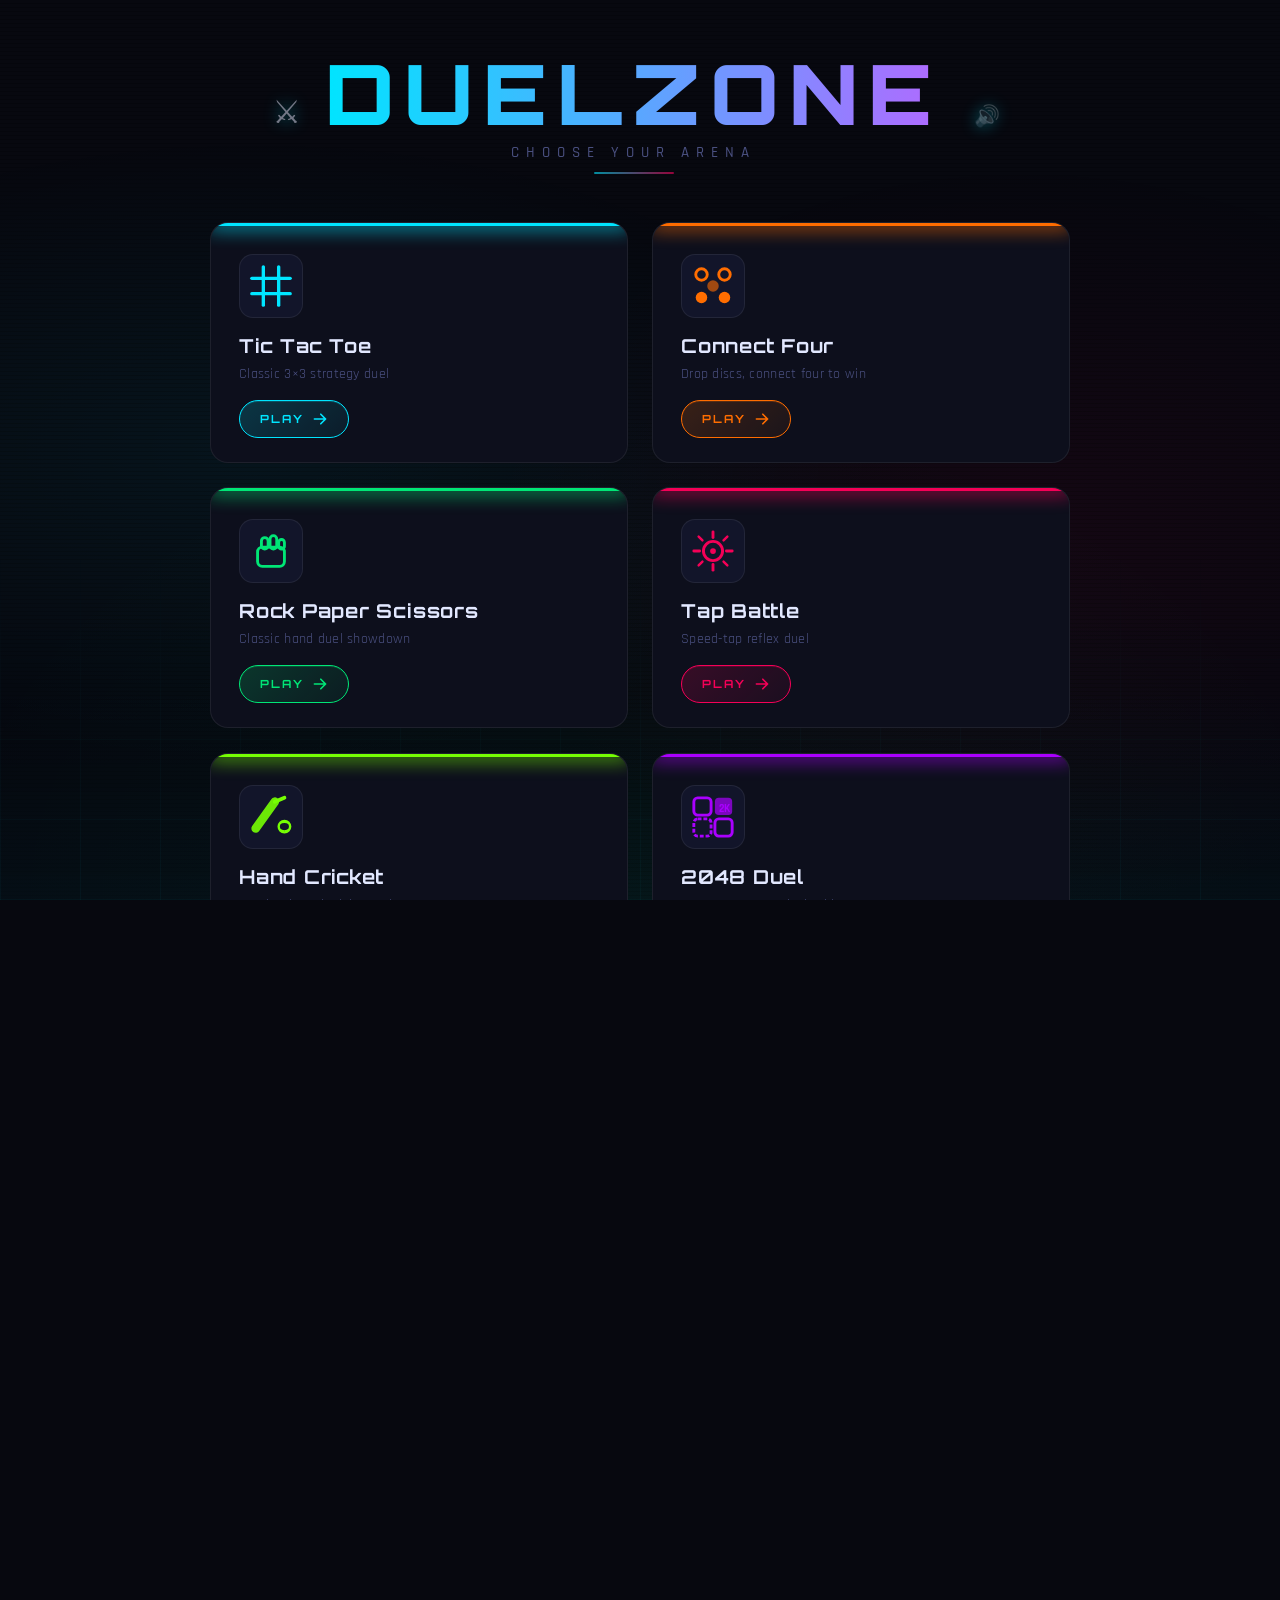
==== commit e15cc6e5: "Add files via upload" ====
--- a/index.html
+++ b/index.html
@@ -2,13 +2,14 @@
 <html lang="en">
 <head>
   <meta charset="UTF-8" />
-  <meta name="viewport" content="width=device-width, initial-scale=1.0"/>
+  <meta name="viewport" content="width=device-width, initial-scale=1.0, maximum-scale=1.0, user-scalable=no, viewport-fit=cover"/>
   <title>DuelZone – Choose Your Arena</title>
   <link rel="preconnect" href="https://fonts.googleapis.com">
   <!-- Hub fonts: Orbitron + Rajdhani  |  TTT fonts: Bebas Neue + DM Mono -->
   <link href="https://fonts.googleapis.com/css2?family=Orbitron:wght@700;900&family=Rajdhani:wght@400;500;600&family=Bebas+Neue&family=DM+Mono:wght@400;500&display=swap" rel="stylesheet">
   <link rel="icon" type="image/png" href="[data-uri]">
   <link rel="stylesheet" href="style.css" />
+  <link rel="stylesheet" href="mobile.css" />
 </head>
 <body>
 
@@ -16,6 +17,22 @@
   <div class="bg-fog"></div>
   <div class="bg-scanlines"></div>
   <div class="bg-grid"></div>
+
+  <!-- ═══════════════════════════════════════════════════
+       UNIVERSAL GAME WRAPPER — wraps all game screens
+       ═══════════════════════════════════════════════════ -->
+  <div id="dz-universal-wrapper">
+    <!-- Universal top bar: back button + fullscreen -->
+    <div id="dz-universal-topbar">
+      <button id="dz-univ-back" class="dz-univ-back-btn" aria-label="Back to Hub">← Hub</button>
+      <span id="dz-univ-game-title" class="dz-univ-title"></span>
+      <button id="dz-univ-fs" class="dz-univ-fs-btn" aria-label="Toggle fullscreen">⛶</button>
+    </div>
+    <!-- Game content injected here by screen switching -->
+    <div id="dz-game-area"></div>
+    <!-- Universal controls zone: joystick goes here for canvas games -->
+    <div id="dz-universal-controls"></div>
+  </div>
 
   <!-- ══════════════════════════════════════════════
        SCREEN 1: Game Hub  (visible by default)
@@ -32,7 +49,6 @@
       </div>
       <div class="sword right">
         <button id="dz-mute-btn" title="Toggle sound" style="background:none;border:none;color:#fff;font-size:1.3rem;cursor:pointer;padding:4px 8px;opacity:0.75;">🔊</button>
-        <button id="dz-theme-btn" title="Toggle light/dark mode" style="background:none;border:none;color:#fff;font-size:1.1rem;cursor:pointer;padding:4px 8px;opacity:0.75;">🌙</button>
       </div>
     </header>
 
@@ -551,52 +567,6 @@
         <div class="card-glow"></div>
       </article>
 
-      <!-- Snake Duel -->
-      <article class="arena-card" data-game="Snake Duel" data-screen="snake" data-color="green" style="--accent:#00e676">
-        <div class="card-top-bar"></div>
-        <div class="card-inner">
-          <div class="card-icon">
-            <svg viewBox="0 0 48 48" fill="none" xmlns="http://www.w3.org/2000/svg" width="46" height="46">
-              <path d="M6 24 Q6 8 20 8 Q34 8 34 20 Q34 32 24 32 Q14 32 14 24 Q14 18 20 18" stroke="#00e676" stroke-width="4" stroke-linecap="round" fill="none"/>
-              <circle cx="6" cy="24" r="4" fill="#00e676"/>
-            </svg>
-          </div>
-          <div class="card-text">
-            <h2 class="card-title">Snake Duel</h2>
-            <p class="card-desc">Two snakes, one board — crash and lose</p>
-          </div>
-          <button class="card-btn" aria-label="Play Snake Duel">
-            <span>PLAY</span>
-            <svg class="btn-arrow" viewBox="0 0 20 20" fill="currentColor" width="16"><path d="M10.293 3.293a1 1 0 011.414 0l6 6a1 1 0 010 1.414l-6 6a1 1 0 01-1.414-1.414L14.586 11H3a1 1 0 110-2h11.586l-4.293-4.293a1 1 0 010-1.414z"/></svg>
-          </button>
-        </div>
-        <div class="card-glow"></div>
-      </article>
-
-      <!-- Typing Speed Race -->
-      <article class="arena-card" data-game="Typing Race" data-screen="typing" data-color="amber" style="--accent:#fbbf24">
-        <div class="card-top-bar"></div>
-        <div class="card-inner">
-          <div class="card-icon">
-            <svg viewBox="0 0 48 48" fill="none" xmlns="http://www.w3.org/2000/svg" width="46" height="46">
-              <rect x="4" y="12" width="40" height="26" rx="4" stroke="#fbbf24" stroke-width="3"/>
-              <rect x="9" y="19" width="6" height="5" rx="1" fill="#fbbf24" opacity="0.7"/>
-              <rect x="19" y="19" width="6" height="5" rx="1" fill="#fbbf24" opacity="0.7"/>
-              <rect x="29" y="19" width="6" height="5" rx="1" fill="#fbbf24" opacity="0.7"/>
-              <rect x="13" y="28" width="20" height="5" rx="1" fill="#fbbf24"/>
-            </svg>
-          </div>
-          <div class="card-text">
-            <h2 class="card-title">Typing Race</h2>
-            <p class="card-desc">Type fastest to win — words race</p>
-          </div>
-          <button class="card-btn" aria-label="Play Typing Race">
-            <span>PLAY</span>
-            <svg class="btn-arrow" viewBox="0 0 20 20" fill="currentColor" width="16"><path d="M10.293 3.293a1 1 0 011.414 0l6 6a1 1 0 010 1.414l-6 6a1 1 0 01-1.414-1.414L14.586 11H3a1 1 0 110-2h11.586l-4.293-4.293a1 1 0 010-1.414z"/></svg>
-          </button>
-        </div>
-        <div class="card-glow"></div>
-      </article>
 
       <!-- Minesweeper Duel -->
       <article class="arena-card" data-game="Minesweeper Duel" data-screen="minesweeper" data-color="red" style="--accent:#ef4444">
@@ -617,30 +587,6 @@
             <p class="card-desc">Race to clear your board first</p>
           </div>
           <button class="card-btn" aria-label="Play Minesweeper Duel">
-            <span>PLAY</span>
-            <svg class="btn-arrow" viewBox="0 0 20 20" fill="currentColor" width="16"><path d="M10.293 3.293a1 1 0 011.414 0l6 6a1 1 0 010 1.414l-6 6a1 1 0 01-1.414-1.414L14.586 11H3a1 1 0 110-2h11.586l-4.293-4.293a1 1 0 010-1.414z"/></svg>
-          </button>
-        </div>
-        <div class="card-glow"></div>
-      </article>
-
-      <!-- Blackjack Duel -->
-      <article class="arena-card" data-game="Blackjack Duel" data-screen="blackjack" data-color="purple" style="--accent:#a855f7">
-        <div class="card-top-bar"></div>
-        <div class="card-inner">
-          <div class="card-icon">
-            <svg viewBox="0 0 48 48" fill="none" xmlns="http://www.w3.org/2000/svg" width="46" height="46">
-              <rect x="6" y="8" width="22" height="32" rx="3" stroke="#a855f7" stroke-width="2.5"/>
-              <text x="13" y="28" font-size="14" fill="#a855f7" font-family="serif">A</text>
-              <rect x="20" y="14" width="22" height="32" rx="3" fill="#1a1a2e" stroke="#a855f7" stroke-width="2.5"/>
-              <text x="27" y="34" font-size="14" fill="#a855f7" font-family="serif">K</text>
-            </svg>
-          </div>
-          <div class="card-text">
-            <h2 class="card-title">Blackjack Duel</h2>
-            <p class="card-desc">Beat the dealer, outscore your rival</p>
-          </div>
-          <button class="card-btn" aria-label="Play Blackjack Duel">
             <span>PLAY</span>
             <svg class="btn-arrow" viewBox="0 0 20 20" fill="currentColor" width="16"><path d="M10.293 3.293a1 1 0 011.414 0l6 6a1 1 0 010 1.414l-6 6a1 1 0 01-1.414-1.414L14.586 11H3a1 1 0 110-2h11.586l-4.293-4.293a1 1 0 010-1.414z"/></svg>
           </button>
@@ -724,31 +670,6 @@
         <div class="card-glow"></div>
       </article>
 
-      <!-- Pixel Racer -->
-      <article class="arena-card" data-game="Pixel Racer" data-screen="pixelracer" data-color="green" style="--accent:#00e676">
-        <div class="card-top-bar"></div>
-        <div class="card-inner">
-          <div class="card-icon">
-            <svg viewBox="0 0 48 48" fill="none" xmlns="http://www.w3.org/2000/svg" width="46" height="46">
-              <rect x="16" y="12" width="16" height="24" rx="5" fill="currentColor"/>
-              <rect x="10" y="18" width="6" height="12" rx="2" fill="currentColor" opacity=".5"/>
-              <rect x="32" y="18" width="6" height="12" rx="2" fill="currentColor" opacity=".5"/>
-              <rect x="18" y="14" width="12" height="8" rx="2" fill="rgba(0,0,0,0.4)"/>
-              <line x1="24" y1="4" x2="24" y2="12" stroke="currentColor" stroke-width="2.5" stroke-linecap="round" stroke-dasharray="3 2"/>
-            </svg>
-          </div>
-          <div class="card-text">
-            <h2 class="card-title">Pixel Racer</h2>
-            <p class="card-desc">Race pixel cars on a circuit — 3 laps to win</p>
-          </div>
-          <button class="card-btn" aria-label="Play Pixel Racer">
-            <span>PLAY</span>
-            <svg class="btn-arrow" viewBox="0 0 20 20" fill="currentColor" width="16"><path d="M10.293 3.293a1 1 0 011.414 0l6 6a1 1 0 010 1.414l-6 6a1 1 0 01-1.414-1.414L14.586 11H3a1 1 0 110-2h11.586l-4.293-4.293a1 1 0 010-1.414z"/></svg>
-          </button>
-        </div>
-        <div class="card-glow"></div>
-      </article>
-
       <!-- Reaction Duel -->
       <article class="arena-card" data-game="Reaction Duel" data-screen="reaction" data-color="purple" style="--accent:#aa00ff">
         <div class="card-top-bar"></div>
@@ -856,7 +777,7 @@
 
     <!-- TTT GAME PANEL -->
     <div id="ttt-play-panel" class="hidden">
-    <button class="ghp-back-game" id="ttt-back-to-home">← Setup</button>
+    <div class="dz-topbar"><button class="ghp-back-game" id="ttt-back-to-home">← Setup</button><button class="dz-fs-btn" data-screen="screen-tictactoe" title="Fullscreen">⛶ Fullscreen</button></div>
     <!-- original back-to-hub kept for JS compat but hidden -->
     <button id="back-to-hub" style="display:none">← Back to Hub</button>
 
@@ -986,7 +907,7 @@
 
     <!-- RPS GAME PANEL -->
     <div id="rps-play-panel" class="hidden">
-    <button class="ghp-back-game" id="rps-back-to-home">← Setup</button>
+    <div class="dz-topbar"><button class="ghp-back-game" id="rps-back-to-home">← Setup</button><button class="dz-fs-btn" data-screen="screen-rps" title="Fullscreen">⛶ Fullscreen</button></div>
     <div id="rps-app">
       <header class="game-header">
         <p class="game-mode-label" id="rps-mode-label">LOCAL PvP</p>
@@ -1124,7 +1045,7 @@
 
     <!-- TAP GAME PANEL -->
     <div id="tap-play-panel" class="hidden">
-    <button class="ghp-back-game" id="tap-back-to-home">← Setup</button>
+    <div class="dz-topbar"><button class="ghp-back-game" id="tap-back-to-home">← Setup</button><button class="dz-fs-btn" data-screen="screen-taprace" title="Fullscreen">⛶ Fullscreen</button></div>
     <div id="tap-header-bar">
       <p class="game-mode-label" id="tap-mode-label">LOCAL PvP</p>
       <h2 class="game-title" style="margin:0">Tap Battle</h2>
@@ -1232,7 +1153,7 @@
 
     <!-- 2048 GAME PANEL -->
     <div id="d2048-play-panel" class="hidden">
-    <button class="ghp-back-game" id="d2048-back-to-home">← Setup</button>
+    <div class="dz-topbar"><button class="ghp-back-game" id="d2048-back-to-home">← Setup</button><button class="dz-fs-btn" data-screen="screen-2048" title="Fullscreen">⛶ Fullscreen</button></div>
     <div id="d2048-header">
       <p class="game-mode-label" id="d2048-mode-label">LOCAL PvP</p>
       <h2 class="game-title">2048 Duel</h2>
@@ -1379,7 +1300,7 @@
 
     <!-- C4 GAME PANEL -->
     <div id="c4-play-panel" class="hidden">
-      <button class="ghp-back-game" id="c4-back-to-home">← Setup</button>
+      <div class="dz-topbar"><button class="ghp-back-game" id="c4-back-to-home">← Setup</button><button class="dz-fs-btn" data-screen="screen-connect4" title="Fullscreen">⛶ Fullscreen</button></div>
       <div id="c4-app">
         <header id="c4-game-header">
           <p class="c4-eyebrow">DUELZONE ARENA</p>
@@ -2066,7 +1987,7 @@
 
     <!-- PLAY PANEL -->
     <div id="mfd-play" class="hidden mfd-play-wrap">
-      <button class="ghp-back-game" id="mfd-back-to-home">← Setup</button>
+      <div class="dz-topbar"><button class="ghp-back-game" id="mfd-back-to-home">← Setup</button><button class="dz-fs-btn" data-screen="screen-mfd" title="Fullscreen">⛶ Fullscreen</button></div>
 
       <div id="mfd-app">
 
@@ -2193,7 +2114,7 @@
 
     <!-- PLAY PANEL -->
     <div id="cdd-play" class="hidden cdd-play-wrap">
-      <button class="ghp-back-game" id="cdd-back-to-home">← Setup</button>
+      <div class="dz-topbar"><button class="ghp-back-game" id="cdd-back-to-home">← Setup</button><button class="dz-fs-btn" data-screen="screen-cdd" title="Fullscreen">⛶ Fullscreen</button></div>
 
       <div id="cdd-app">
 
@@ -2296,9 +2217,8 @@
               <button class="chess-diff-btn diff-btn" data-depth="1">Beginner</button>
               <button class="chess-diff-btn diff-btn" data-depth="2">Easy</button>
               <button class="chess-diff-btn diff-btn active" data-depth="3">Medium</button>
-              <button class="chess-diff-btn diff-btn" data-depth="4">Hard</button>
-              <button class="chess-diff-btn diff-btn" data-depth="5">Expert</button>
-              <button class="chess-diff-btn diff-btn" data-depth="6">Master</button>
+              <button class="chess-diff-btn diff-btn" data-depth="5">Hard</button>
+              <button class="chess-diff-btn diff-btn" data-depth="7">Expert</button>
             </div>
           </div>
           <div class="ghp-setting-row">
@@ -2327,7 +2247,7 @@
 
         <!-- Header -->
         <div id="chess-header">
-          <button class="ghp-back-game" id="chess-back-hub-play">← Setup</button>
+          <div class="dz-topbar"><button class="ghp-back-game" id="chess-back-hub-play">← Setup</button><button class="dz-fs-btn" data-screen="screen-chess" title="Fullscreen">⛶ Fullscreen</button></div>
           <h2 id="chess-title">Chess</h2>
           <div id="chess-turn-banner">
             <span id="chess-turn-text">White's turn</span>
@@ -2721,7 +2641,7 @@
     <div id="darts-play-panel" class="hidden">
       <div id="darts-app">
         <div id="darts-header">
-          <button class="ghp-back-game" id="darts-back-setup">← Setup</button>
+          <div class="dz-topbar"><button class="ghp-back-game" id="darts-back-setup">← Setup</button><button class="dz-fs-btn" data-screen="screen-darts" title="Fullscreen">⛶ Fullscreen</button></div>
           <h2 id="darts-title">Darts Duel</h2>
           <div id="darts-timer-display" class="hidden"></div>
         </div>
@@ -2841,7 +2761,7 @@
           <span style="color:#e2e8ff;font-size:13px;margin-left:8px;">Kills: <strong id="tanks-p1-kills" style="color:#00e5ff;">0</strong></span>
         </div>
         <div style="text-align:center;">
-          <button class="ghp-back-game" id="tanks-back-setup">← Setup</button>
+          <div class="dz-topbar"><button class="ghp-back-game" id="tanks-back-setup">← Setup</button><button class="dz-fs-btn" data-screen="screen-tanks" title="Fullscreen">⛶ Fullscreen</button></div>
         </div>
         <div id="tanks-p2-hud" style="display:flex;align-items:center;gap:8px;flex-direction:row-reverse;">
           <span style="color:#f50057;font-weight:700;font-size:15px;">🔴 P2</span>
@@ -2947,7 +2867,7 @@
         </div>
         <div style="text-align:center;display:flex;flex-direction:column;align-items:center;gap:4px;">
           <span id="sc-timer" style="color:#ffd600;font-size:24px;font-weight:700;font-family:'Orbitron',sans-serif;">60</span>
-          <button class="ghp-back-game" id="sc-back-setup">← Setup</button>
+          <div class="dz-topbar"><button class="ghp-back-game" id="sc-back-setup">← Setup</button><button class="dz-fs-btn" data-screen="screen-starcatcher" title="Fullscreen">⛶ Fullscreen</button></div>
         </div>
         <div style="display:flex;align-items:center;gap:8px;flex-direction:row-reverse;">
           <span style="color:#f50057;font-weight:700;font-size:15px;">🔴 P2</span>
@@ -3051,7 +2971,7 @@
         <div style="text-align:center;display:flex;flex-direction:column;align-items:center;gap:2px;">
           <span id="sd-timer" style="color:#b400ff;font-size:22px;font-weight:700;font-family:'Orbitron',sans-serif;">0:00</span>
           <div style="display:flex;gap:6px;align-items:center;">
-            <button class="ghp-back-game" id="sd-back-setup">← Setup</button>
+            <div class="dz-topbar"><button class="ghp-back-game" id="sd-back-setup">← Setup</button><button class="dz-fs-btn" data-screen="screen-spacedodge" title="Fullscreen">⛶ Fullscreen</button></div>
             <button id="sd-pause-btn" style="background:rgba(180,0,255,0.12);border:1px solid #b400ff55;color:#b400ff;font-family:'Rajdhani',sans-serif;font-weight:700;font-size:12px;padding:3px 10px;border-radius:4px;cursor:pointer;">PAUSE</button>
           </div>
         </div>
@@ -3324,208 +3244,9 @@
 
 
   <!-- ═══════════════════════════════ SNAKE DUEL ═══════════════════════════════ -->
-  <div id="screen-snake" class="hidden">
-    <div id="snake-home" class="game-home-panel ghp-v2" style="--ghp-accent:#00e676">
-      <button class="ghp-back-hub ghp-back-v2" id="snake-back-hub">← Hub</button>
-      <div class="ghp-wrap">
-        <div class="ghp-hero ghp-hero-v2">
-          <div class="ghp-icon-wrap ghp-icon-v2" style="--ghp-accent:#00e676">🐍</div>
-          <h2 class="ghp-title ghp-title-v2" style="--ghp-accent:#00e676">Snake Duel</h2>
-          <p class="ghp-tagline ghp-tagline-v2">Grow longer, outlast your rival</p>
-        </div>
-        <div class="ghp-rules ghp-rules-v2">
-          <h3 class="ghp-rules-title">📋 How to Play</h3>
-          <ul class="ghp-rules-list">
-            <li><strong>P1:</strong> WASD keys &nbsp;|&nbsp; <strong>P2:</strong> Arrow Keys</li>
-            <li>Eat 🍎 apples (+1 pt) · Grab ⭐ stars for +3 pts &amp; extra length</li>
-            <li>Crash into wall, yourself, or enemy = instant loss</li>
-            <li>Power-up stars spawn every 40 ticks — don't miss them!</li>
-          </ul>
-        </div>
-
-        <!-- Mode selector -->
-        <div class="ghp-mode-selector">
-          <button class="ghp-mode-btn ghp-mode-pvp active" id="snake-mode-pvp" data-game="snake">
-            <span class="mode-icon">👥</span>
-            <span class="mode-label">Player vs Player</span>
-            <span class="mode-sub">Local multiplayer</span>
-          </button>
-          <button class="ghp-mode-btn ghp-mode-bot" id="snake-mode-bot" data-game="snake">
-            <span class="mode-icon">🤖</span>
-            <span class="mode-label">vs Bot</span>
-            <span class="mode-sub">Play alone</span>
-          </button>
-        </div>
-
-        <!-- Bot difficulty — hidden until bot mode chosen -->
-        <div class="ghp-bot-settings hidden" id="snake-bot-settings">
-          <div class="ghp-diff-label">🤖 Bot Difficulty</div>
-          <div class="ghp-diff-pills">
-            <button class="ghp-pill sn-diff" data-diff="easy">🐢 Easy</button>
-            <button class="ghp-pill sn-diff active" data-diff="medium">🐍 Medium</button>
-            <button class="ghp-pill sn-diff" data-diff="hard">⚡ Hard</button>
-          </div>
-        </div>
-
-        <button class="ghp-start-btn" id="snake-start-btn" style="--ghp-accent:#00e676">
-          <span>▶ START GAME</span>
-        </button>
-      </div>
-    </div>
-
-    <div id="snake-play" class="hidden" style="display:flex;flex-direction:column;align-items:center;background:#07080f;min-height:100vh;padding:8px 0;">
-      <button id="snake-back-play" style="align-self:flex-start;margin:8px 16px;background:none;border:none;color:rgba(255,255,255,0.5);cursor:pointer;font-family:'Rajdhani',sans-serif;font-size:0.9rem;">← Back</button>
-      <!-- HUD -->
-      <div style="display:flex;gap:24px;align-items:center;margin-bottom:8px;font-family:'Orbitron',sans-serif;font-size:0.8rem;">
-        <div style="text-align:center;color:#00e5ff;">
-          <div style="font-size:0.65rem;opacity:0.6;letter-spacing:0.1em;">P1 🔵</div>
-          <div><span id="snake-s1" style="font-size:1.3rem;font-weight:900;">0</span> <span style="opacity:0.5;font-size:0.65rem;">pts</span></div>
-          <div style="opacity:0.5;font-size:0.65rem;">len <span id="snake-len1">3</span></div>
-        </div>
-        <div style="opacity:0.3;font-size:1.2rem;">VS</div>
-        <div style="text-align:center;color:#f50057;">
-          <div style="font-size:0.65rem;opacity:0.6;letter-spacing:0.1em;">P2 🔴</div>
-          <div><span id="snake-s2" style="font-size:1.3rem;font-weight:900;">0</span> <span style="opacity:0.5;font-size:0.65rem;">pts</span></div>
-          <div style="opacity:0.5;font-size:0.65rem;">len <span id="snake-len2">3</span></div>
-        </div>
-      </div>
-      <canvas id="snake-canvas" style="border:2px solid rgba(0,230,118,0.25);border-radius:8px;display:block;max-width:100%;touch-action:none;"></canvas>
-      <div style="margin-top:8px;font-size:0.7rem;color:rgba(255,255,255,0.25);font-family:'Rajdhani',sans-serif;">🍎 +1 pt &nbsp;|&nbsp; ⭐ +3 pts &nbsp;|&nbsp; P1: WASD &nbsp;|&nbsp; P2: Arrows</div>
-
-      <!-- Result overlay -->
-      <div id="snake-result" class="hidden" style="position:fixed;inset:0;display:flex;align-items:center;justify-content:center;background:rgba(0,0,0,0.85);z-index:99;">
-        <div style="background:#0d0f1c;border:2px solid #00e676;border-radius:16px;padding:40px 48px;text-align:center;font-family:'Rajdhani',sans-serif;">
-          <div id="snake-result-title" style="font-size:1.8rem;font-weight:900;color:#fff;margin-bottom:8px;font-family:'Orbitron',sans-serif;"></div>
-          <div id="snake-result-detail" style="color:rgba(255,255,255,0.6);margin-bottom:24px;"></div>
-          <div style="display:flex;gap:12px;justify-content:center;">
-            <button id="snake-again" class="ghp-result-btn-primary" style="--rb-color:#00e676;">▶ Play Again</button>
-            <button id="snake-result-hub" class="ghp-result-btn-secondary">⬅ Hub</button>
-          </div>
-        </div>
-      </div>
-    </div>
-  </div><!-- /#screen-snake -->
 
 
   <!-- ═══════════════════════════════ TYPING RACE ═══════════════════════════════ -->
-  <div id="screen-typing" class="hidden">
-    <div id="typing-home" class="game-home-panel ghp-v2" style="--ghp-accent:#fbbf24">
-      <button class="ghp-back-hub ghp-back-v2" id="typing-back-hub">← Hub</button>
-      <div class="ghp-wrap">
-        <div class="ghp-hero ghp-hero-v2">
-          <div class="ghp-icon-wrap ghp-icon-v2" style="--ghp-accent:#fbbf24">⌨️</div>
-          <h2 class="ghp-title ghp-title-v2" style="--ghp-accent:#fbbf24">Typing Race</h2>
-          <p class="ghp-tagline ghp-tagline-v2">Type fast. Finish first. Win.</p>
-        </div>
-        <div class="ghp-rules ghp-rules-v2">
-          <h3 class="ghp-rules-title">📋 How to Play</h3>
-          <ul class="ghp-rules-list">
-            <li>Both players type the same list of words simultaneously</li>
-            <li>Type a word then press <strong>Space</strong> to advance to the next</li>
-            <li>First player to finish all words wins the race!</li>
-            <li>Live WPM tracking — see who's faster in real time</li>
-          </ul>
-        </div>
-
-        <!-- Word count selector (always visible) -->
-        <div class="ghp-wc-row">
-          <span class="ghp-wc-label">📝 Word Count</span>
-          <div class="ghp-diff-pills">
-            <button class="ghp-pill typ-wc active" data-wc="15">15 words</button>
-            <button class="ghp-pill typ-wc" data-wc="25">25 words</button>
-            <button class="ghp-pill typ-wc" data-wc="40">40 words</button>
-          </div>
-        </div>
-
-        <!-- Mode selector -->
-        <div class="ghp-mode-selector">
-          <button class="ghp-mode-btn ghp-mode-pvp active" id="typing-mode-pvp" data-game="typing">
-            <span class="mode-icon">👥</span>
-            <span class="mode-label">Player vs Player</span>
-            <span class="mode-sub">Local multiplayer</span>
-          </button>
-          <button class="ghp-mode-btn ghp-mode-bot" id="typing-mode-bot" data-game="typing">
-            <span class="mode-icon">🤖</span>
-            <span class="mode-label">vs Bot</span>
-            <span class="mode-sub">Race the AI</span>
-          </button>
-        </div>
-
-        <!-- Bot speed — hidden until bot chosen -->
-        <div class="ghp-bot-settings hidden" id="typing-bot-settings">
-          <div class="ghp-diff-label">🤖 Bot Typing Speed</div>
-          <div class="ghp-diff-pills">
-            <button class="ghp-pill typ-diff" data-diff="easy">🐌 28 WPM</button>
-            <button class="ghp-pill typ-diff active" data-diff="medium">⌨️ 55 WPM</button>
-            <button class="ghp-pill typ-diff" data-diff="hard">⚡ 90 WPM</button>
-          </div>
-        </div>
-
-        <button class="ghp-start-btn" id="typing-start-btn" style="--ghp-accent:#fbbf24">
-          <span>▶ START RACE</span>
-        </button>
-      </div>
-    </div>
-
-    <div id="typing-play" class="hidden" style="background:#07080f;min-height:100vh;padding:12px 16px;font-family:'Rajdhani',sans-serif;">
-      <button id="typing-back-play" style="background:none;border:none;color:rgba(255,255,255,0.5);cursor:pointer;font-size:0.9rem;margin-bottom:12px;">← Back</button>
-
-      <!-- Timer + Progress -->
-      <div style="display:flex;align-items:center;justify-content:center;gap:20px;margin-bottom:12px;">
-        <div style="font-family:'Orbitron',sans-serif;font-size:1.2rem;color:#fbbf24;" id="typing-timer">0.0s</div>
-      </div>
-
-      <!-- P1 area -->
-      <div style="background:rgba(0,229,255,0.06);border:1.5px solid rgba(0,229,255,0.2);border-radius:12px;padding:12px;margin-bottom:12px;">
-        <div style="display:flex;justify-content:space-between;align-items:center;margin-bottom:8px;">
-          <span style="color:#00e5ff;font-weight:700;letter-spacing:0.08em;">🔵 PLAYER 1</span>
-          <div style="display:flex;align-items:center;gap:8px;">
-            <span id="typing-wpm-p1" class="typ-wpm-badge">-- WPM</span>
-            <span id="typing-pct-p1" style="color:#00e5ff;font-size:0.8rem;">0%</span>
-          </div>
-        </div>
-        <div style="background:rgba(0,0,0,0.3);border-radius:4px;height:4px;margin-bottom:10px;">
-          <div id="typing-prog-p1" style="height:4px;background:#00e5ff;border-radius:4px;width:0%;transition:width 0.3s;"></div>
-        </div>
-        <div id="typing-words-p1" style="font-size:1.1rem;line-height:1.9;letter-spacing:0.04em;min-height:64px;word-spacing:8px;color:rgba(255,255,255,0.5);"></div>
-        <input id="typing-input-p1" type="text" autocomplete="off" autocorrect="off" autocapitalize="off" spellcheck="false"
-          style="width:100%;margin-top:8px;background:rgba(0,0,0,0.4);border:1.5px solid rgba(0,229,255,0.3);border-radius:8px;padding:8px 12px;color:#fff;font-size:1rem;font-family:'Rajdhani',sans-serif;outline:none;box-sizing:border-box;"
-          placeholder="Start typing here…">
-      </div>
-
-      <!-- P2 area -->
-      <div style="background:rgba(245,0,87,0.06);border:1.5px solid rgba(245,0,87,0.2);border-radius:12px;padding:12px;">
-        <div style="display:flex;justify-content:space-between;align-items:center;margin-bottom:8px;">
-          <span id="typing-p2-name" style="color:#f50057;font-weight:700;letter-spacing:0.08em;">🔴 PLAYER 2</span>
-          <div style="display:flex;align-items:center;gap:8px;">
-            <span id="typing-wpm-p2" class="typ-wpm-badge">-- WPM</span>
-            <span id="typing-pct-p2" style="color:#f50057;font-size:0.8rem;">0%</span>
-          </div>
-        </div>
-        <div style="background:rgba(0,0,0,0.3);border-radius:4px;height:4px;margin-bottom:10px;">
-          <div id="typing-prog-p2" style="height:4px;background:#f50057;border-radius:4px;width:0%;transition:width 0.3s;"></div>
-        </div>
-        <div id="typing-words-p2" style="font-size:1.1rem;line-height:1.9;letter-spacing:0.04em;min-height:64px;word-spacing:8px;color:rgba(255,255,255,0.5);"></div>
-        <div id="typing-p2-input-wrap">
-          <input id="typing-input-p2" type="text" autocomplete="off" autocorrect="off" autocapitalize="off" spellcheck="false"
-            style="width:100%;margin-top:8px;background:rgba(0,0,0,0.4);border:1.5px solid rgba(245,0,87,0.3);border-radius:8px;padding:8px 12px;color:#fff;font-size:1rem;font-family:'Rajdhani',sans-serif;outline:none;box-sizing:border-box;"
-            placeholder="Start typing here…">
-        </div>
-      </div>
-
-      <!-- Result overlay -->
-      <div id="typing-result" class="hidden" style="position:fixed;inset:0;display:flex;align-items:center;justify-content:center;background:rgba(0,0,0,0.85);z-index:99;">
-        <div style="background:#0d0f1c;border:2px solid #fbbf24;border-radius:16px;padding:40px 48px;text-align:center;font-family:'Rajdhani',sans-serif;max-width:380px;">
-          <div id="typing-result-title" style="font-size:1.8rem;font-weight:900;color:#fff;margin-bottom:8px;font-family:'Orbitron',sans-serif;"></div>
-          <div id="typing-result-detail" style="color:rgba(255,255,255,0.6);margin-bottom:24px;line-height:1.6;"></div>
-          <div style="display:flex;gap:12px;justify-content:center;">
-            <button id="typing-again" class="ghp-result-btn-primary" style="--rb-color:#fbbf24;">▶ Play Again</button>
-            <button id="typing-result-hub" class="ghp-result-btn-secondary">⬅ Hub</button>
-          </div>
-        </div>
-      </div>
-    </div>
-  </div><!-- /#screen-typing -->
 
 
   <!-- ═══════════════════════════════ MINESWEEPER DUEL ═══════════════════════════════ -->
@@ -3589,7 +3310,7 @@
     </div>
 
     <div id="mine-play" class="hidden" style="background:#07080f;min-height:100vh;padding:8px 12px;font-family:'Rajdhani',sans-serif;">
-      <button id="mine-back-play" style="background:none;border:none;color:rgba(255,255,255,0.5);cursor:pointer;font-size:0.9rem;margin-bottom:8px;">← Back</button>
+      <div class="dz-topbar"><button id="mine-back-play" style="background:none;border:none;color:rgba(255,255,255,0.5);cursor:pointer;font-size:0.9rem;margin-bottom:8px;">← Back</button><button class="dz-fs-btn" data-screen="screen-minesweeper" title="Fullscreen">⛶ Fullscreen</button></div>
 
       <!-- Two grids side by side -->
       <div style="display:flex;gap:12px;flex-wrap:wrap;justify-content:center;">
@@ -3641,123 +3362,6 @@
 
 
   <!-- ═══════════════════════════════ BLACKJACK DUEL ═══════════════════════════════ -->
-  <div id="screen-blackjack" class="hidden">
-    <div id="bj-home" class="game-home-panel ghp-v2" style="--ghp-accent:#a855f7">
-      <button class="ghp-back-hub ghp-back-v2" id="bj-back-hub">← Hub</button>
-      <div class="ghp-wrap">
-        <div class="ghp-hero ghp-hero-v2">
-          <div class="ghp-icon-wrap ghp-icon-v2" style="--ghp-accent:#a855f7">🃏</div>
-          <h2 class="ghp-title ghp-title-v2" style="--ghp-accent:#a855f7">Blackjack Duel</h2>
-          <p class="ghp-tagline ghp-tagline-v2">Beat the dealer more times than your rival</p>
-        </div>
-        <div class="ghp-rules ghp-rules-v2">
-          <h3 class="ghp-rules-title">📋 How to Play</h3>
-          <ul class="ghp-rules-list">
-            <li>Both players play against the same dealer simultaneously</li>
-            <li>Get closer to 21 than the dealer without busting</li>
-            <li>Win a round = +1 point · First to <strong>5 wins</strong> takes the match!</li>
-            <li>Blackjack (Ace + 10-card) is an instant win over dealer</li>
-          </ul>
-        </div>
-
-        <!-- Mode selector -->
-        <div class="ghp-mode-selector">
-          <button class="ghp-mode-btn ghp-mode-pvp active" id="bj-mode-pvp" data-game="bj">
-            <span class="mode-icon">👥</span>
-            <span class="mode-label">Player vs Player</span>
-            <span class="mode-sub">Local multiplayer</span>
-          </button>
-          <button class="ghp-mode-btn ghp-mode-bot" id="bj-mode-bot" data-game="bj">
-            <span class="mode-icon">🤖</span>
-            <span class="mode-label">vs Bot</span>
-            <span class="mode-sub">Play alone</span>
-          </button>
-        </div>
-
-        <!-- Bot skill — hidden until bot chosen -->
-        <div class="ghp-bot-settings hidden" id="bj-bot-settings">
-          <div class="ghp-diff-label">🤖 Bot Skill Level</div>
-          <div class="ghp-diff-pills">
-            <button class="ghp-pill bj-diff" data-diff="easy">🟢 Novice</button>
-            <button class="ghp-pill bj-diff active" data-diff="medium">🟡 Basic</button>
-            <button class="ghp-pill bj-diff" data-diff="hard">🔴 Expert</button>
-          </div>
-        </div>
-
-        <button class="ghp-start-btn" id="bj-start-btn" style="--ghp-accent:#a855f7">
-          <span>▶ DEAL CARDS</span>
-        </button>
-      </div>
-    </div>
-
-    <div id="bj-play" class="hidden" style="background:#0a0010;min-height:100vh;padding:12px;font-family:'Rajdhani',sans-serif;">
-      <button id="bj-back-play" style="background:none;border:none;color:rgba(255,255,255,0.5);cursor:pointer;font-size:0.9rem;margin-bottom:8px;">← Back</button>
-
-      <!-- Score bar -->
-      <div style="display:flex;justify-content:center;align-items:center;gap:20px;margin-bottom:12px;font-family:'Orbitron',sans-serif;">
-        <div style="text-align:center;">
-          <div style="font-size:0.65rem;color:#a78bfa;opacity:0.7;letter-spacing:0.1em;">PLAYER 1</div>
-          <div id="bj-wins-p1" style="font-size:1.8rem;font-weight:900;color:#a855f7;">★ 0</div>
-        </div>
-        <div style="color:rgba(255,255,255,0.2);font-size:0.75rem;text-align:center;">
-          <div id="bj-target" style="font-size:0.65rem;opacity:0.5;"></div>
-          <div id="bj-phase" style="color:#fbbf24;font-size:0.7rem;margin-top:4px;"></div>
-        </div>
-        <div style="text-align:center;">
-          <div id="bj-p2-name" style="font-size:0.65rem;color:#f472b6;opacity:0.7;letter-spacing:0.1em;">PLAYER 2</div>
-          <div id="bj-wins-p2" style="font-size:1.8rem;font-weight:900;color:#f472b6;">★ 0</div>
-        </div>
-      </div>
-
-      <!-- Dealer -->
-      <div style="background:rgba(168,85,247,0.08);border:1px solid rgba(168,85,247,0.2);border-radius:12px;padding:10px;margin-bottom:10px;text-align:center;">
-        <div style="font-size:0.7rem;color:rgba(255,255,255,0.4);letter-spacing:0.12em;margin-bottom:6px;">🤵 DEALER &nbsp; <span id="bj-val-dealer" style="color:#fbbf24;font-weight:700;"></span></div>
-        <div id="bj-hand-dealer" style="display:flex;gap:6px;justify-content:center;flex-wrap:wrap;"></div>
-      </div>
-
-      <!-- Players -->
-      <div style="display:flex;gap:10px;flex-wrap:wrap;">
-        <!-- P1 -->
-        <div style="flex:1;min-width:220px;background:rgba(0,229,255,0.06);border:1.5px solid rgba(0,229,255,0.2);border-radius:12px;padding:10px;">
-          <div style="display:flex;justify-content:space-between;align-items:center;margin-bottom:6px;">
-            <span style="color:#00e5ff;font-weight:700;font-size:0.8rem;">🔵 Player 1</span>
-            <span id="bj-val-p1" style="color:#fbbf24;font-weight:700;font-size:0.9rem;"></span>
-          </div>
-          <div id="bj-hand-p1" style="display:flex;gap:5px;flex-wrap:wrap;min-height:80px;margin-bottom:8px;"></div>
-          <div id="bj-status-p1" style="font-size:0.85rem;min-height:20px;color:rgba(255,255,255,0.7);margin-bottom:8px;"></div>
-          <div style="display:flex;gap:8px;">
-            <button id="bj-hit-p1" class="bj-action-btn" style="background:rgba(0,229,255,0.15);border:1px solid rgba(0,229,255,0.4);color:#00e5ff;">Hit</button>
-            <button id="bj-stand-p1" class="bj-action-btn" style="background:rgba(255,255,255,0.06);border:1px solid rgba(255,255,255,0.2);color:#fff;">Stand</button>
-          </div>
-        </div>
-        <!-- P2 -->
-        <div style="flex:1;min-width:220px;background:rgba(245,0,87,0.06);border:1.5px solid rgba(245,0,87,0.2);border-radius:12px;padding:10px;">
-          <div style="display:flex;justify-content:space-between;align-items:center;margin-bottom:6px;">
-            <span id="bj-p2-label" style="color:#f50057;font-weight:700;font-size:0.8rem;">🔴 <span id="bj-p2-name2">Player 2</span></span>
-            <span id="bj-val-p2" style="color:#fbbf24;font-weight:700;font-size:0.9rem;"></span>
-          </div>
-          <div id="bj-hand-p2" style="display:flex;gap:5px;flex-wrap:wrap;min-height:80px;margin-bottom:8px;"></div>
-          <div id="bj-status-p2" style="font-size:0.85rem;min-height:20px;color:rgba(255,255,255,0.7);margin-bottom:8px;"></div>
-          <div id="bj-p2-controls" style="display:flex;gap:8px;">
-            <button id="bj-hit-p2" class="bj-action-btn" style="background:rgba(245,0,87,0.15);border:1px solid rgba(245,0,87,0.4);color:#f50057;">Hit</button>
-            <button id="bj-stand-p2" class="bj-action-btn" style="background:rgba(255,255,255,0.06);border:1px solid rgba(255,255,255,0.2);color:#fff;">Stand</button>
-          </div>
-        </div>
-      </div>
-
-      <!-- Result overlay -->
-      <div id="bj-result" class="hidden" style="position:fixed;inset:0;display:flex;align-items:center;justify-content:center;background:rgba(0,0,0,0.85);z-index:99;">
-        <div style="background:#0d0f1c;border:2px solid #a855f7;border-radius:16px;padding:40px 48px;text-align:center;font-family:'Rajdhani',sans-serif;">
-          <div id="bj-result-title" style="font-size:1.8rem;font-weight:900;color:#fff;margin-bottom:8px;font-family:'Orbitron',sans-serif;"></div>
-          <div id="bj-result-detail" style="color:rgba(255,255,255,0.6);margin-bottom:24px;"></div>
-          <div style="display:flex;gap:12px;justify-content:center;">
-            <button id="bj-again" class="ghp-result-btn-primary" style="--rb-color:#a855f7;">▶ Play Again</button>
-            <button id="bj-result-hub" class="ghp-result-btn-secondary">⬅ Hub</button>
-          </div>
-        </div>
-      </div>
-    </div>
-  </div><!-- /#screen-blackjack -->
 
 
   <!-- ══════════════════════════════════════════════
@@ -3802,7 +3406,7 @@
     </div>
 
     <div id="tetris-play" class="hidden" style="background:#07080f;min-height:100vh;padding:10px 12px;font-family:'Rajdhani',sans-serif;">
-      <button id="tetris-back-play" style="background:none;border:none;color:rgba(255,255,255,0.5);cursor:pointer;font-size:0.9rem;margin-bottom:8px;">← Back</button>
+      <div class="dz-topbar"><button id="tetris-back-play" style="background:none;border:none;color:rgba(255,255,255,0.5);cursor:pointer;font-size:0.9rem;margin-bottom:8px;">← Back</button><button class="dz-fs-btn" data-screen="screen-tetris" title="Fullscreen">⛶ Fullscreen</button></div>
       <div style="display:flex;gap:16px;justify-content:center;align-items:flex-start;flex-wrap:wrap;">
         <!-- P1 -->
         <div style="display:flex;flex-direction:column;align-items:center;gap:6px;">
@@ -3886,7 +3490,7 @@
     </div>
 
     <div id="bm-play" class="hidden" style="background:#07080f;min-height:100vh;padding:10px 12px;font-family:'Rajdhani',sans-serif;">
-      <button id="bm-back-play" style="background:none;border:none;color:rgba(255,255,255,0.5);cursor:pointer;font-size:0.9rem;margin-bottom:6px;">← Back</button>
+      <div class="dz-topbar"><button id="bm-back-play" style="background:none;border:none;color:rgba(255,255,255,0.5);cursor:pointer;font-size:0.9rem;margin-bottom:6px;">← Back</button><button class="dz-fs-btn" data-screen="screen-bomberman" title="Fullscreen">⛶ Fullscreen</button></div>
       <div style="display:flex;justify-content:center;gap:40px;margin-bottom:8px;font-size:0.9rem;">
         <span style="color:#00e5ff;font-weight:700;">🔵 Player 1 <span id="bm-score-p1">⭐ 0</span></span>
         <span style="color:#f50057;font-weight:700;" id="bm-p2-name">🔴 Player 2</span>
@@ -3894,6 +3498,7 @@
       </div>
       <div style="display:flex;justify-content:center;">
         <canvas id="bm-canvas" style="border:1.5px solid rgba(255,109,0,0.3);border-radius:6px;max-width:100%;"></canvas>
+      <div id="bm-mobile-controls"></div>
       </div>
       <div style="text-align:center;margin-top:8px;font-size:0.7rem;color:rgba(255,255,255,0.3);">P1: WASD + Space · P2: Arrows + Enter</div>
       <div id="bm-result" class="hidden" style="position:fixed;inset:0;display:flex;align-items:center;justify-content:center;background:rgba(0,0,0,0.88);z-index:99;">
@@ -3957,7 +3562,7 @@
     </div>
 
     <div id="dg-play" class="hidden" style="background:#07080f;min-height:100vh;padding:10px 12px;font-family:'Rajdhani',sans-serif;">
-      <button id="dg-back-play" style="background:none;border:none;color:rgba(255,255,255,0.5);cursor:pointer;font-size:0.9rem;margin-bottom:6px;">← Back</button>
+      <div class="dz-topbar"><button id="dg-back-play" style="background:none;border:none;color:rgba(255,255,255,0.5);cursor:pointer;font-size:0.9rem;margin-bottom:6px;">← Back</button><button class="dz-fs-btn" data-screen="screen-drawguess" title="Fullscreen">⛶ Fullscreen</button></div>
 
       <!-- Word picker overlay -->
       <div id="dg-word-picker" style="text-align:center;padding:20px;">
@@ -4025,66 +3630,6 @@
   <!-- ══════════════════════════════════════════════
        SCREEN: Pixel Racer
        ══════════════════════════════════════════════ -->
-  <div id="screen-pixelracer" class="hidden">
-    <div id="pr-home" class="game-home-panel ghp-v2" style="--ghp-accent:#00e676">
-      <button class="ghp-back-hub ghp-back-v2" id="pr-back-hub">← Hub</button>
-      <div class="ghp-wrap">
-        <div class="ghp-hero ghp-hero-v2">
-          <div class="ghp-icon-wrap ghp-icon-v2" style="--ghp-accent:#00e676">🏎️</div>
-          <h2 class="ghp-title ghp-title-v2" style="--ghp-accent:#00e676">Pixel Racer</h2>
-          <p class="ghp-tagline ghp-tagline-v2">Race pixel cars on a circuit. 3 laps to win.</p>
-        </div>
-        <div class="ghp-rules ghp-rules-v2">
-          <h3 class="ghp-rules-title">📋 How to Play</h3>
-          <ul class="ghp-rules-list">
-            <li><strong>P1:</strong> Arrow keys to steer and accelerate</li>
-            <li><strong>P2:</strong> WASD to steer and accelerate</li>
-            <li>Complete 3 laps on the circuit first to win</li>
-            <li>Stay on the track — going off course slows you down!</li>
-          </ul>
-        </div>
-        <div class="ghp-mode-selector">
-          <button class="ghp-mode-btn ghp-mode-pvp active" id="pr-mode-pvp">
-            <span class="mode-icon">👥</span><span class="mode-label">Player vs Player</span><span class="mode-sub">Local multiplayer</span>
-          </button>
-          <button class="ghp-mode-btn ghp-mode-bot" id="pr-mode-bot">
-            <span class="mode-icon">🤖</span><span class="mode-label">vs Bot</span><span class="mode-sub">AI racer</span>
-          </button>
-        </div>
-        <div class="ghp-bot-settings hidden" id="pr-bot-settings">
-          <div class="ghp-diff-label">🤖 Bot Speed</div>
-          <div class="ghp-diff-pills">
-            <button class="ghp-pill pr-diff" data-diff="easy">🐢 Slow</button>
-            <button class="ghp-pill pr-diff active" data-diff="medium">🏎 Medium</button>
-            <button class="ghp-pill pr-diff" data-diff="hard">⚡ Fast</button>
-          </div>
-        </div>
-        <button class="ghp-start-btn" id="pr-start-btn" style="--ghp-accent:#00e676"><span>▶ START RACE</span></button>
-      </div>
-    </div>
-
-    <div id="pr-play" class="hidden" style="background:#07080f;min-height:100vh;padding:10px 12px;font-family:'Rajdhani',sans-serif;">
-      <button id="pr-back-play" style="background:none;border:none;color:rgba(255,255,255,0.5);cursor:pointer;font-size:0.9rem;margin-bottom:6px;">← Back</button>
-      <div style="display:flex;justify-content:center;gap:40px;margin-bottom:8px;font-size:0.9rem;">
-        <div style="color:#00e5ff;font-weight:700;">🔵 P1: <span id="pr-laps-p1">Lap 0/3</span></div>
-        <div id="pr-p2-label" style="color:#f50057;font-weight:700;">🔴 P2: <span id="pr-laps-p2">Lap 0/3</span></div>
-      </div>
-      <div style="display:flex;justify-content:center;overflow:auto;">
-        <canvas id="pr-canvas" style="border:1.5px solid rgba(0,230,118,0.3);border-radius:6px;max-width:100%;"></canvas>
-      </div>
-      <div style="text-align:center;margin-top:6px;font-size:0.7rem;color:rgba(255,255,255,0.3);">P1: Arrow keys · P2: WASD</div>
-      <div id="pr-result" class="hidden" style="position:fixed;inset:0;display:flex;align-items:center;justify-content:center;background:rgba(0,0,0,0.88);z-index:99;">
-        <div style="background:#0d0f1c;border:2px solid #00e676;border-radius:16px;padding:40px 48px;text-align:center;max-width:360px;">
-          <div id="pr-result-title" style="font-size:1.7rem;font-weight:900;color:#fff;font-family:'Orbitron',sans-serif;margin-bottom:8px;"></div>
-          <div id="pr-result-detail" style="color:rgba(255,255,255,0.6);margin-bottom:24px;"></div>
-          <div style="display:flex;gap:12px;justify-content:center;">
-            <button id="pr-again" class="ghp-result-btn-primary" style="--rb-color:#00e676;">▶ Race Again</button>
-            <button id="pr-result-hub" class="ghp-result-btn-secondary">⬅ Hub</button>
-          </div>
-        </div>
-      </div>
-    </div>
-  </div><!-- /#screen-pixelracer -->
 
   <!-- ══════════════════════════════════════════════
        SCREEN: Reaction Duel
@@ -4128,7 +3673,7 @@
     </div>
 
     <div id="rd-play" class="hidden" style="background:#07080f;min-height:100vh;padding:10px 16px;font-family:'Rajdhani',sans-serif;display:flex;flex-direction:column;align-items:center;">
-      <button id="rd-back-play" style="background:none;border:none;color:rgba(255,255,255,0.5);cursor:pointer;font-size:0.9rem;margin-bottom:12px;align-self:flex-start;">← Back</button>
+      <div class="dz-topbar"><button id="rd-back-play" style="background:none;border:none;color:rgba(255,255,255,0.5);cursor:pointer;font-size:0.9rem;margin-bottom:12px;align-self:flex-start;">← Back</button><button class="dz-fs-btn" data-screen="screen-reaction" title="Fullscreen">⛶ Fullscreen</button></div>
 
       <!-- Scores -->
       <div style="display:flex;gap:40px;margin-bottom:16px;font-size:1rem;">
@@ -4207,7 +3752,7 @@
     </div>
 
     <div id="tw-play" class="hidden" style="background:#07080f;min-height:100vh;padding:10px 12px;font-family:'Rajdhani',sans-serif;">
-      <button id="tw-back-play" style="background:none;border:none;color:rgba(255,255,255,0.5);cursor:pointer;font-size:0.9rem;margin-bottom:6px;">← Back</button>
+      <div class="dz-topbar"><button id="tw-back-play" style="background:none;border:none;color:rgba(255,255,255,0.5);cursor:pointer;font-size:0.9rem;margin-bottom:6px;">← Back</button><button class="dz-fs-btn" data-screen="screen-towerwar" title="Fullscreen">⛶ Fullscreen</button></div>
       <div style="display:flex;justify-content:space-between;align-items:center;margin-bottom:8px;flex-wrap:wrap;gap:8px;">
         <div style="color:#00e5ff;font-weight:700;">🔵 P1: <span id="tw-score-p1">0</span></div>
         <div id="tw-turn-indicator" style="font-family:'Orbitron',sans-serif;font-size:0.8rem;color:#fff;text-align:center;"></div>
@@ -4243,16 +3788,13 @@
   <script src="starcatcher.js"></script>
   <script src="spacedodge.js"></script>
   <script src="pingpong.js"></script>
-  <script src="snake.js"></script>
-  <script src="typing.js"></script>
   <script src="minesweeper.js"></script>
-  <script src="blackjack.js"></script>
   <script src="tetris.js"></script>
   <script src="bomberman.js"></script>
   <script src="drawguess.js"></script>
-  <script src="pixelracer.js"></script>
   <script src="reaction.js"></script>
   <script src="territory.js"></script>
+  <script src="mobile.js"></script>
 </body>
 </html>
 <!-- ══════════════════════════════════════════════
--- a/style.css
+++ b/style.css
@@ -8409,3 +8409,296 @@
 }
 #rd-tap-p1:active, #rd-tap-p2:active { transform: scale(0.95); }
 
+
+/* ═══════════════════════════════════════════════
+   DuelZone · Mobile & Fullscreen Additions
+   ═══════════════════════════════════════════════ */
+
+/* Fullscreen button */
+.dz-fs-btn {
+  background: rgba(255,255,255,0.08);
+  border: 1px solid rgba(255,255,255,0.15);
+  color: rgba(255,255,255,0.7);
+  border-radius: 6px;
+  padding: 4px 10px;
+  font-size: 0.75rem;
+  cursor: pointer;
+  font-family: 'Rajdhani', sans-serif;
+  font-weight: 600;
+  letter-spacing: 0.03em;
+  transition: background 0.15s;
+  -webkit-tap-highlight-color: transparent;
+  touch-action: manipulation;
+}
+.dz-fs-btn:hover, .dz-fs-btn:active {
+  background: rgba(255,255,255,0.16);
+}
+
+/* Top bar for play screens */
+.dz-topbar {
+  display: flex;
+  align-items: center;
+  justify-content: space-between;
+  width: 100%;
+  padding: 4px 0 8px;
+  box-sizing: border-box;
+}
+.dz-topbar .dz-fs-btn {
+  flex-shrink: 0;
+}
+
+/* Virtual d-pad controls */
+.dz-dpad-wrap {
+  display: flex;
+  flex-direction: column;
+  align-items: center;
+  gap: 0;
+  user-select: none;
+  -webkit-user-select: none;
+  touch-action: none;
+}
+.dz-dpad-row {
+  display: flex;
+  gap: 0;
+}
+.dz-dpad-btn {
+  width: 52px;
+  height: 52px;
+  background: rgba(255,255,255,0.1);
+  border: 1px solid rgba(255,255,255,0.2);
+  border-radius: 8px;
+  color: #fff;
+  font-size: 1.3rem;
+  display: flex;
+  align-items: center;
+  justify-content: center;
+  cursor: pointer;
+  touch-action: none;
+  -webkit-tap-highlight-color: transparent;
+  user-select: none;
+  -webkit-user-select: none;
+  transition: background 0.08s;
+}
+.dz-dpad-btn:active, .dz-dpad-btn.pressed {
+  background: rgba(255,255,255,0.28);
+}
+.dz-action-btn {
+  min-width: 64px;
+  height: 52px;
+  background: rgba(255,200,0,0.18);
+  border: 1px solid rgba(255,200,0,0.4);
+  border-radius: 8px;
+  color: #ffd600;
+  font-size: 0.85rem;
+  font-weight: 700;
+  font-family: 'Rajdhani', sans-serif;
+  display: flex;
+  align-items: center;
+  justify-content: center;
+  cursor: pointer;
+  touch-action: none;
+  -webkit-tap-highlight-color: transparent;
+  user-select: none;
+  -webkit-user-select: none;
+  padding: 0 10px;
+}
+.dz-action-btn:active, .dz-action-btn.pressed {
+  background: rgba(255,200,0,0.38);
+}
+.dz-mobile-ctrl-wrap {
+  display: flex;
+  justify-content: space-around;
+  align-items: center;
+  width: 100%;
+  padding: 10px 4px;
+  box-sizing: border-box;
+  gap: 8px;
+}
+.dz-ctrl-label {
+  font-size: 0.65rem;
+  color: rgba(255,255,255,0.4);
+  font-family: 'Rajdhani', sans-serif;
+  text-align: center;
+  margin-bottom: 4px;
+  letter-spacing: 0.05em;
+}
+
+/* Make mine grid cells touch-friendly */
+.mine-cell {
+  min-width: 28px !important;
+  min-height: 28px !important;
+}
+
+/* Pixel racer canvas responsive */
+#pr-canvas {
+  max-width: 100%;
+  height: auto !important;
+  touch-action: none;
+}
+
+/* Bomberman canvas responsive */
+#bm-canvas {
+  max-width: 100% !important;
+  height: auto !important;
+  touch-action: none;
+}
+
+/* Checkers board responsive */
+#checkers-canvas, #territory-canvas {
+  max-width: 100% !important;
+  height: auto !important;
+  touch-action: none;
+}
+
+/* Reaction duel tap buttons - larger on mobile */
+@media (max-width: 600px) {
+  #rd-tap-p1, #rd-tap-p2 {
+    padding: 22px 40px !important;
+    font-size: 1.2rem !important;
+  }
+  .bj-card {
+    min-width: 38px !important;
+    font-size: 0.85rem !important;
+  }
+  .mine-cell {
+    min-width: 24px !important;
+    min-height: 24px !important;
+    font-size: 0.7rem !important;
+  }
+  #pr-canvas {
+    width: 100% !important;
+  }
+}
+
+/* ═══════════════════════════════════════════════════════════════
+   DuelZone · Mobile System Base Styles (added to style.css)
+   ═══════════════════════════════════════════════════════════════ */
+
+/* Fix arena grid to be 2 columns even on medium-small screens */
+@media (max-width: 560px) {
+  #arena-grid {
+    grid-template-columns: repeat(2, 1fr) !important;
+    gap: 12px;
+    padding: 0 4px;
+  }
+  .arena-card .card-inner {
+    padding: 14px 12px 12px;
+  }
+  .arena-card .card-title {
+    font-size: 0.78rem;
+  }
+  .arena-card .card-desc {
+    font-size: 0.66rem;
+  }
+}
+
+/* Very small screens — single column hub */
+@media (max-width: 320px) {
+  #arena-grid {
+    grid-template-columns: 1fr !important;
+  }
+}
+
+/* Make game screens take full height */
+[id^="screen-"]:not(#screen-hub) {
+  min-height: 100dvh;
+  box-sizing: border-box;
+}
+
+/* Universal wrapper fullscreen overrides */
+#dz-universal-wrapper:fullscreen,
+#dz-universal-wrapper:-webkit-full-screen {
+  width: 100vw;
+  height: 100vh;
+  overflow: hidden;
+  display: flex;
+  flex-direction: column;
+}
+
+/* Ensure all game play areas center their content */
+[id$="-play-panel"],
+[id$="-play"] {
+  align-items: center;
+  justify-content: flex-start;
+}
+
+/* Touch-optimized back buttons */
+.ghp-back-hub,
+.ghp-back-v2,
+.ghp-back-game {
+  min-height: 38px;
+  display: inline-flex;
+  align-items: center;
+  -webkit-tap-highlight-color: transparent;
+  touch-action: manipulation;
+}
+
+/* Hub screen base on mobile - no horizontal overflow */
+#screen-hub {
+  overflow-x: hidden;
+  width: 100%;
+}
+
+/* Territory / Checkers canvas centering */
+#territory-canvas,
+#checkers-canvas {
+  display: block;
+  margin: 0 auto;
+}
+
+/* Tanks canvas - always centered */
+#tanks-canvas {
+  display: block;
+  margin: 0 auto;
+}
+
+/* Score display in HUDs should not overflow */
+#tanks-p1-hud span,
+#tanks-p2-hud span {
+  white-space: nowrap;
+}
+
+/* Minesweeper grid — scroll on tiny screens */
+#mine-grid-p1,
+#mine-grid-p2 {
+  overflow-x: auto;
+  -webkit-overflow-scrolling: touch;
+  max-width: 100%;
+  display: grid;
+}
+
+/* Make mine cells use full available space */
+.mine-cell {
+  touch-action: manipulation;
+  -webkit-tap-highlight-color: transparent;
+}
+
+/* Draw & Guess canvas touch */
+#dg-canvas {
+  touch-action: none;
+  display: block;
+  margin: 0 auto;
+  max-width: 100%;
+}
+
+/* Space Dodge joystick centered */
+#sd-joystick-wrap {
+  display: flex;
+  justify-content: center;
+  align-items: center;
+  width: 100%;
+}
+
+/* Ping pong mobile controls centered */
+#pp-mobile-controls {
+  display: flex;
+  justify-content: space-around;
+  align-items: center;
+  width: 100%;
+}
+
+/* Prevent horizontal scroll on mobile */
+body, #screen-hub, [id^="screen-"] {
+  max-width: 100vw;
+  overflow-x: hidden;
+}
--- a/mobile.css
+++ b/mobile.css
@@ -0,0 +1,597 @@
+/* ═══════════════════════════════════════════════════════════════
+   DuelZone · Mobile Optimization System  (mobile.css)
+   
+   ISOLATION RULES:
+   - Sections 1 & 2: New elements & fullscreen — safe globally
+   - Sections 3–8: All existing-element overrides are inside @media
+   - Desktop (769px+) is NEVER touched by any rule here
+   ═══════════════════════════════════════════════════════════════ */
+
+/* ── 1. UNIVERSAL WRAPPER — brand new elements, no conflicts ───── */
+
+#dz-universal-wrapper {
+  display: none;
+  flex-direction: column;
+  align-items: center;
+  justify-content: flex-start;
+  width: 100%;
+  min-height: 100vh;
+  min-height: 100dvh;
+  background: #07080f;
+  position: relative;
+  z-index: 5;
+  overflow: hidden;
+}
+
+#dz-universal-wrapper.dz-active {
+  display: flex;
+}
+
+#dz-universal-topbar {
+  display: flex;
+  align-items: center;
+  justify-content: space-between;
+  width: 100%;
+  padding: 8px 12px;
+  background: rgba(7, 8, 15, 0.92);
+  border-bottom: 1px solid rgba(255, 255, 255, 0.06);
+  position: sticky;
+  top: 0;
+  z-index: 100;
+  flex-shrink: 0;
+  min-height: 44px;
+  box-sizing: border-box;
+}
+
+.dz-univ-back-btn {
+  background: rgba(255,255,255,0.08);
+  border: 1px solid rgba(255,255,255,0.15);
+  color: rgba(255,255,255,0.75);
+  border-radius: 8px;
+  padding: 7px 14px;
+  font-size: 0.82rem;
+  font-family: 'Rajdhani', sans-serif;
+  font-weight: 600;
+  cursor: pointer;
+  letter-spacing: 0.03em;
+  min-width: 64px;
+  min-height: 36px;
+  display: flex;
+  align-items: center;
+  justify-content: center;
+  touch-action: manipulation;
+  -webkit-tap-highlight-color: transparent;
+  transition: background 0.15s, transform 0.1s;
+  flex-shrink: 0;
+}
+
+.dz-univ-back-btn:active {
+  background: rgba(255,255,255,0.18);
+  transform: scale(0.97);
+}
+
+.dz-univ-title {
+  font-family: 'Orbitron', sans-serif;
+  font-size: 0.7rem;
+  font-weight: 700;
+  color: rgba(255,255,255,0.5);
+  letter-spacing: 0.12em;
+  text-transform: uppercase;
+  text-align: center;
+  flex: 1;
+  overflow: hidden;
+  text-overflow: ellipsis;
+  white-space: nowrap;
+  padding: 0 8px;
+}
+
+.dz-univ-fs-btn {
+  background: rgba(255,255,255,0.08);
+  border: 1px solid rgba(255,255,255,0.15);
+  color: rgba(255,255,255,0.75);
+  border-radius: 8px;
+  padding: 7px 12px;
+  font-size: 1rem;
+  cursor: pointer;
+  min-width: 44px;
+  min-height: 36px;
+  display: flex;
+  align-items: center;
+  justify-content: center;
+  touch-action: manipulation;
+  -webkit-tap-highlight-color: transparent;
+  transition: background 0.15s, transform 0.1s;
+  flex-shrink: 0;
+  user-select: none;
+  -webkit-user-select: none;
+}
+
+.dz-univ-fs-btn:active {
+  background: rgba(255,255,255,0.2);
+  transform: scale(0.95);
+}
+
+.dz-univ-fs-btn.fs-active {
+  color: #00e5ff;
+  border-color: rgba(0,229,255,0.4);
+  background: rgba(0,229,255,0.1);
+}
+
+#dz-game-area {
+  flex: 1;
+  display: flex;
+  align-items: center;
+  justify-content: center;
+  width: 100%;
+  overflow: hidden;
+  position: relative;
+}
+
+#dz-universal-controls {
+  width: 100%;
+  max-width: 820px;
+  display: flex;
+  align-items: center;
+  justify-content: center;
+  padding: 8px 8px 12px;
+  gap: 16px;
+  flex-shrink: 0;
+  box-sizing: border-box;
+}
+
+#dz-universal-controls:empty {
+  display: none;
+  padding: 0;
+}
+
+/* ── 2. FULLSCREEN — works on all devices, no interference ────── */
+
+#dz-universal-wrapper:fullscreen,
+#dz-universal-wrapper:-webkit-full-screen,
+#dz-universal-wrapper:-moz-full-screen {
+  width: 100vw;
+  height: 100vh;
+  overflow: hidden;
+  display: flex;
+  flex-direction: column;
+  background: #07080f;
+}
+
+:fullscreen #dz-universal-topbar,
+:-webkit-full-screen #dz-universal-topbar,
+:-moz-full-screen #dz-universal-topbar {
+  background: rgba(0,0,0,0.85);
+}
+
+:fullscreen canvas,
+:-webkit-full-screen canvas,
+:-moz-full-screen canvas {
+  max-width: 100vw;
+  max-height: 80vh;
+  width: auto;
+  height: auto;
+  object-fit: contain;
+}
+
+:fullscreen #dz-universal-controls,
+:-webkit-full-screen #dz-universal-controls,
+:-moz-full-screen #dz-universal-controls {
+  position: fixed;
+  bottom: 0;
+  left: 0;
+  right: 0;
+  background: rgba(7,8,15,0.9);
+  padding: 8px 12px 16px;
+  z-index: 200;
+}
+
+/* ════════════════════════════════════════════════════════════════
+   SECTIONS 3–8: ALL INSIDE @media — desktop is never touched
+   ════════════════════════════════════════════════════════════════ */
+
+/* ── 3. TABLET & MOBILE (≤ 768px) ────────────────────────────── */
+
+@media (max-width: 768px) {
+
+  html, body {
+    overflow-x: hidden;
+    max-width: 100vw;
+  }
+
+  body {
+    -webkit-overflow-scrolling: touch;
+    overscroll-behavior-y: contain;
+  }
+
+  #screen-hub {
+    padding: 36px 16px 32px;
+    gap: 24px;
+    overflow-x: hidden;
+    width: 100%;
+  }
+
+  #arena-grid {
+    grid-template-columns: repeat(2, 1fr);
+    gap: 14px;
+  }
+
+  canvas {
+    max-width: 100%;
+    touch-action: none;
+    -webkit-user-select: none;
+    user-select: none;
+  }
+
+  #tanks-canvas,
+  #bm-canvas,
+  #sc-canvas,
+  #sd-canvas,
+  #ping-canvas,
+  #checkers-canvas,
+  #territory-canvas,
+  #pr-canvas,
+  #ah-canvas,
+  #airhockey-canvas,
+  #dg-canvas,
+  #draw-canvas {
+    max-width: 100%;
+    width: 100%;
+    height: auto;
+    display: block;
+    margin: 0 auto;
+    touch-action: none;
+  }
+
+  .dz-dpad-btn {
+    width: clamp(48px, 13vw, 60px);
+    height: clamp(48px, 13vw, 60px);
+    font-size: clamp(1.1rem, 3.5vw, 1.4rem);
+    border-radius: 10px;
+  }
+
+  .dz-action-btn {
+    min-width: clamp(56px, 15vw, 76px);
+    height: clamp(48px, 13vw, 60px);
+    font-size: clamp(0.75rem, 2.2vw, 0.95rem);
+    border-radius: 10px;
+    padding: 0 10px;
+  }
+
+  .dz-mobile-ctrl-wrap {
+    padding: 8px 6px 6px;
+    gap: 10px;
+    justify-content: center;
+  }
+
+  #tanks-mobile-controls {
+    width: 100%;
+    max-width: 820px;
+    display: flex;
+    justify-content: space-around;
+    align-items: center;
+    padding: 6px 0;
+  }
+
+  #bm-mobile-controls {
+    width: 100%;
+    display: flex;
+    justify-content: space-around;
+    align-items: center;
+    padding: 4px 0;
+  }
+
+  .mine-cell {
+    min-width: clamp(24px, 7vw, 34px);
+    min-height: clamp(24px, 7vw, 34px);
+    font-size: clamp(0.6rem, 2vw, 0.85rem);
+    touch-action: manipulation;
+    -webkit-tap-highlight-color: transparent;
+  }
+
+  #rd-tap-p1,
+  #rd-tap-p2 {
+    min-height: 80px;
+    font-size: 1.3rem;
+    border-radius: 16px;
+    touch-action: manipulation;
+    -webkit-tap-highlight-color: transparent;
+  }
+
+  .bj-card {
+    min-width: clamp(34px, 9vw, 50px);
+    font-size: clamp(0.72rem, 2.5vw, 0.95rem);
+  }
+
+  #chess-board-container,
+  .chess-board-wrap {
+    max-width: min(90vw, 480px);
+    margin: 0 auto;
+  }
+
+  .dz-fs-btn {
+    min-height: 38px;
+    min-width: 44px;
+    padding: 6px 12px;
+    font-size: 0.8rem;
+    display: flex;
+    align-items: center;
+    justify-content: center;
+    touch-action: manipulation;
+    -webkit-tap-highlight-color: transparent;
+  }
+
+  .dz-topbar {
+    padding: 6px 10px;
+    width: 100%;
+    box-sizing: border-box;
+  }
+
+  .game-home-panel,
+  .ghp-v2 {
+    padding: 20px 16px 24px;
+    max-width: 100%;
+    box-sizing: border-box;
+    overflow-y: auto;
+    -webkit-overflow-scrolling: touch;
+    max-height: calc(100vh - 60px);
+  }
+
+  .ghp-start-btn {
+    min-height: 48px;
+    touch-action: manipulation;
+    -webkit-tap-highlight-color: transparent;
+  }
+
+  button,
+  [role="button"] {
+    min-height: 40px;
+    touch-action: manipulation;
+    -webkit-tap-highlight-color: transparent;
+  }
+
+  [id$="-play"] *,
+  [id$="-play-panel"] * {
+    -webkit-user-select: none;
+    user-select: none;
+  }
+
+  input[type="text"],
+  input[type="number"],
+  textarea {
+    -webkit-user-select: text;
+    user-select: text;
+  }
+
+  #tanks-hud {
+    flex-wrap: wrap;
+    gap: 6px;
+    padding: 4px 8px;
+  }
+
+  .d2048-board      { max-width: min(90vw, 420px); margin: 0 auto; }
+  #bs-placement-grid,
+  #bs-attack-grid   { max-width: min(90vw, 360px); margin: 0 auto; }
+  .mfd-board        { max-width: min(95vw, 480px); margin: 0 auto; }
+  #cdd-board        { max-width: min(95vw, 480px); margin: 0 auto; overflow: hidden; }
+
+  #mine-grid-p1,
+  #mine-grid-p2 {
+    overflow-x: auto;
+    -webkit-overflow-scrolling: touch;
+    max-width: 100%;
+    display: grid;
+  }
+
+  #sd-joystick-wrap {
+    display: flex;
+    justify-content: center;
+    align-items: center;
+    width: 100%;
+  }
+
+  #territory-canvas,
+  #checkers-canvas {
+    display: block;
+    margin: 0 auto;
+  }
+}
+
+/* ── 4. SMALL PHONE (≤ 480px) ─────────────────────────────────── */
+
+@media (max-width: 480px) {
+
+  #screen-hub {
+    padding: 24px 12px 24px;
+    gap: 16px;
+  }
+
+  #arena-grid {
+    grid-template-columns: repeat(2, 1fr);
+    gap: 12px;
+    padding: 0 4px;
+  }
+
+  .arena-card .card-inner {
+    padding: 14px 12px 12px;
+  }
+
+  .arena-card .card-title {
+    font-size: 0.78rem;
+  }
+
+  .arena-card .card-desc {
+    font-size: 0.66rem;
+  }
+
+  .ghp-title {
+    font-size: 1.4rem;
+  }
+
+  .ghp-start-btn {
+    width: 100%;
+    max-width: 280px;
+    padding: 14px 20px;
+    font-size: 1rem;
+  }
+
+  .ghp-mode-btn {
+    padding: 10px 16px;
+    font-size: 0.82rem;
+    min-height: 42px;
+  }
+
+  #dz-universal-topbar {
+    padding: 5px 8px;
+  }
+
+  .dz-univ-title {
+    font-size: 0.62rem;
+    padding: 0 4px;
+  }
+
+  .dz-univ-back-btn {
+    padding: 5px 10px;
+    font-size: 0.75rem;
+    min-width: 52px;
+  }
+
+  .dz-univ-fs-btn {
+    padding: 5px 8px;
+    font-size: 0.88rem;
+    min-width: 36px;
+  }
+
+  .mine-cell {
+    min-width: 26px;
+    min-height: 26px;
+    font-size: 0.65rem;
+  }
+
+  #rd-tap-p1,
+  #rd-tap-p2 {
+    min-height: 90px;
+    font-size: 1.4rem;
+  }
+
+  #mine-flag-p1,
+  #mine-flag-p2 {
+    min-height: 42px;
+    font-size: 0.85rem;
+  }
+
+  .darts-num-btn {
+    min-width: 44px;
+    min-height: 44px;
+    font-size: 0.9rem;
+  }
+}
+
+/* ── 5. VERY SMALL (≤ 360px) ──────────────────────────────────── */
+
+@media (max-width: 360px) {
+
+  #arena-grid {
+    grid-template-columns: 1fr;
+    gap: 10px;
+  }
+
+  .dz-dpad-btn {
+    width: 44px;
+    height: 44px;
+    font-size: 1rem;
+  }
+
+  .dz-action-btn {
+    height: 44px;
+    min-width: 52px;
+    font-size: 0.72rem;
+  }
+}
+
+/* ── 6. LANDSCAPE PHONE (short viewport) ─────────────────────── */
+
+@media screen and (orientation: landscape) and (max-height: 500px) {
+
+  #dz-universal-topbar {
+    padding: 4px 10px;
+    min-height: 36px;
+  }
+
+  .dz-univ-back-btn,
+  .dz-univ-fs-btn {
+    min-height: 30px;
+    padding: 4px 10px;
+    font-size: 0.75rem;
+  }
+
+  #dz-universal-controls {
+    padding: 4px 8px 8px;
+  }
+
+  .dz-dpad-btn {
+    width: 42px;
+    height: 42px;
+    font-size: 1rem;
+  }
+
+  .dz-action-btn {
+    height: 42px;
+    font-size: 0.75rem;
+  }
+
+  .game-home-panel,
+  .ghp-v2 {
+    padding: 8px 12px 12px;
+    gap: 8px;
+  }
+
+  #screen-hub {
+    padding: 16px 12px;
+    gap: 12px;
+  }
+}
+
+/* ── 7. SAFE AREA — notch phones only ────────────────────────── */
+
+@media (max-width: 768px) {
+  @supports (padding: env(safe-area-inset-bottom)) {
+
+    body {
+      padding-top: env(safe-area-inset-top);
+      padding-left: env(safe-area-inset-left);
+      padding-right: env(safe-area-inset-right);
+    }
+
+    #dz-universal-controls {
+      padding-bottom: calc(12px + env(safe-area-inset-bottom));
+    }
+
+    :fullscreen #dz-universal-controls,
+    :-webkit-full-screen #dz-universal-controls {
+      padding-bottom: calc(16px + env(safe-area-inset-bottom));
+    }
+  }
+}
+
+/* ── 8. TOUCH POINTER — touchscreen devices only ─────────────── */
+
+@media (pointer: coarse) {
+
+  button,
+  .card-btn,
+  .ghp-mode-btn,
+  .ghp-start-btn,
+  .ghp-back-hub,
+  .ghp-back-game,
+  .dz-fs-btn {
+    min-height: 40px;
+    cursor: pointer;
+    -webkit-tap-highlight-color: transparent;
+    touch-action: manipulation;
+  }
+
+  .chess-square {
+    min-width: 36px;
+    min-height: 36px;
+  }
+}
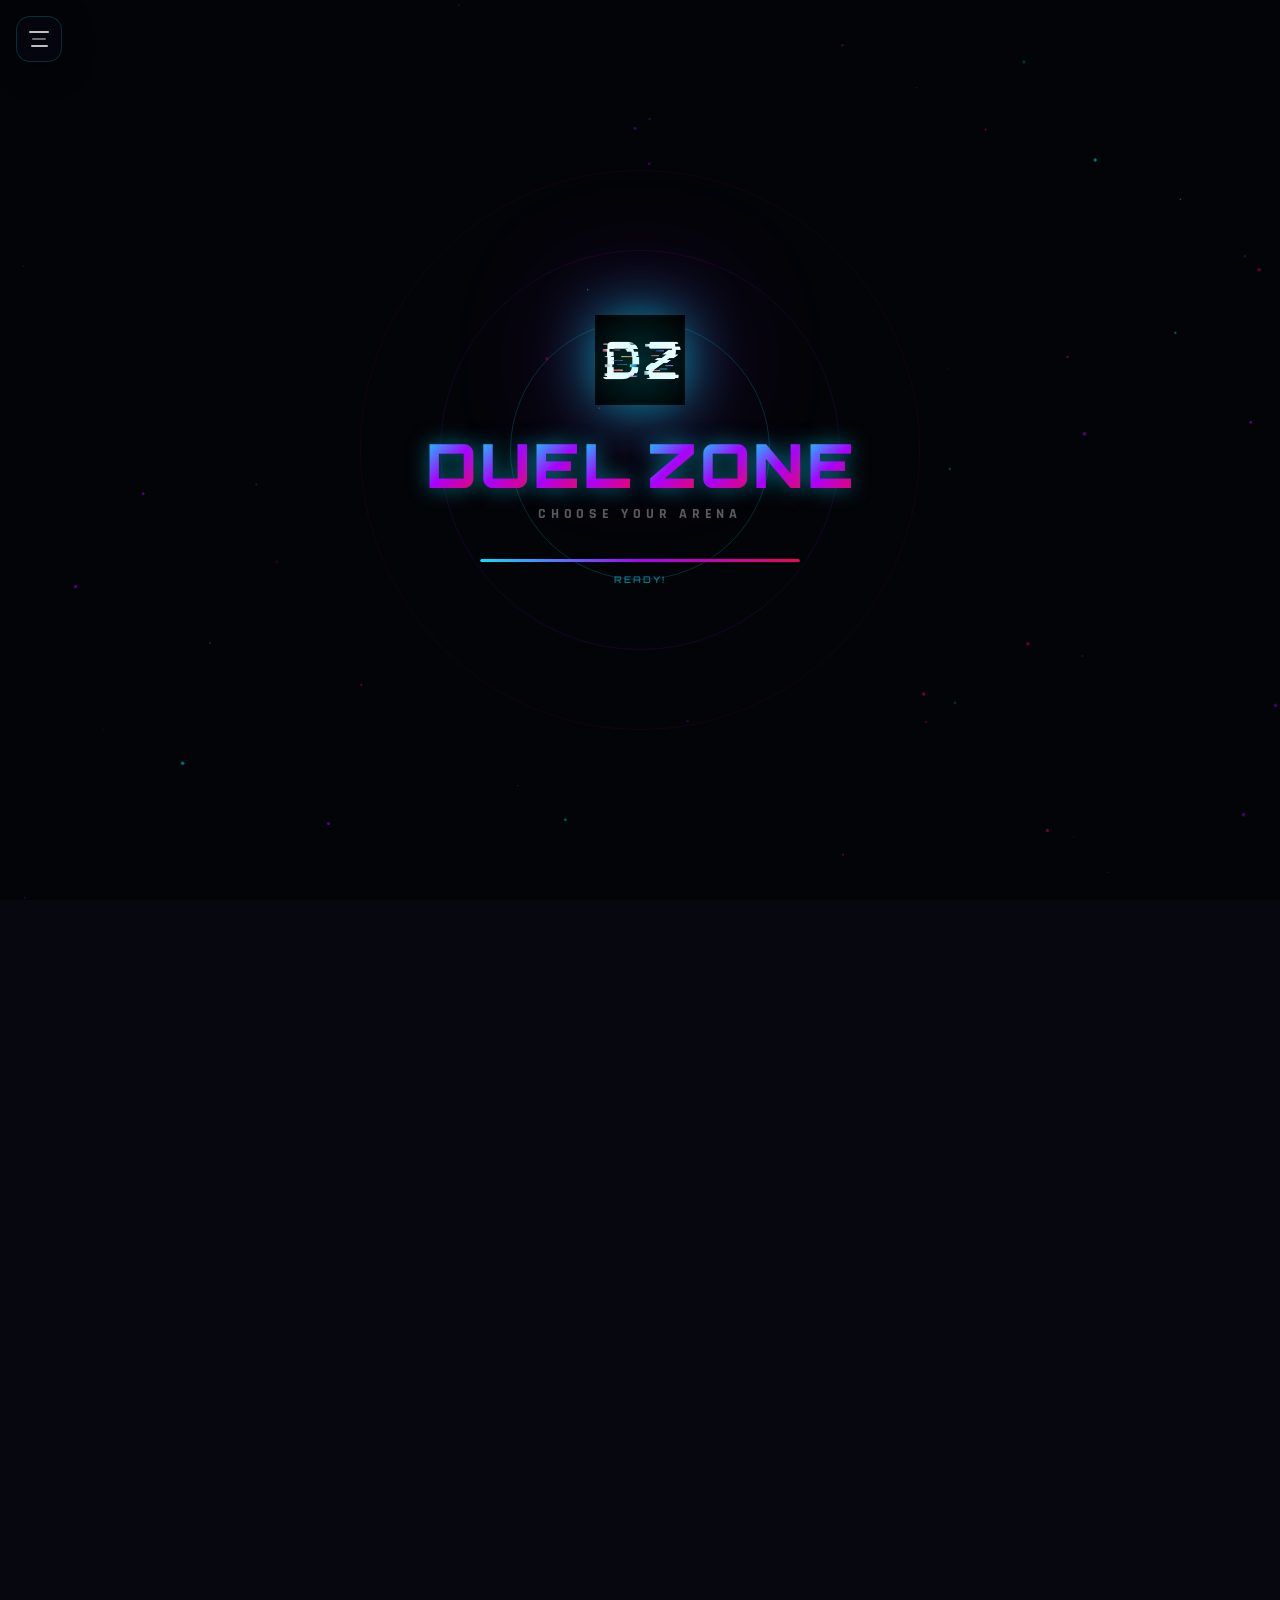
==== commit e70f08c3: "Add files via upload" ====
--- a/index.html
+++ b/index.html
@@ -1,45 +1,803 @@
 <!DOCTYPE html>
 <html lang="en">
 <head>
+  <!-- Google tag (gtag.js) -->
+  <script async src="https://www.googletagmanager.com/gtag/js?id=G-2J0DDSF6BV"></script>
+  <script>
+    window.dataLayer = window.dataLayer || [];
+    function gtag(){dataLayer.push(arguments);}
+    gtag('js', new Date());
+    gtag('config', 'G-2J0DDSF6BV');
+  </script>
+  <meta name="monetag" content="ba98e9cf393508cc2f16b48abda0e2a0">
   <meta charset="UTF-8" />
-  <meta name="viewport" content="width=device-width, initial-scale=1.0, maximum-scale=1.0, user-scalable=no, viewport-fit=cover"/>
+  <meta name="viewport" content="width=device-width, initial-scale=1.0, maximum-scale=1.0, viewport-fit=cover"/>
+  <meta name="theme-color" content="#07080f"/>
+  <meta name="mobile-web-app-capable" content="yes"/>
+  <meta name="apple-mobile-web-app-capable" content="yes"/>
+  <meta name="apple-mobile-web-app-status-bar-style" content="black-translucent"/>
   <title>DuelZone – Choose Your Arena</title>
   <link rel="preconnect" href="https://fonts.googleapis.com">
   <!-- Hub fonts: Orbitron + Rajdhani  |  TTT fonts: Bebas Neue + DM Mono -->
   <link href="https://fonts.googleapis.com/css2?family=Orbitron:wght@700;900&family=Rajdhani:wght@400;500;600&family=Bebas+Neue&family=DM+Mono:wght@400;500&display=swap" rel="stylesheet">
   <link rel="icon" type="image/png" href="[data-uri]">
   <link rel="stylesheet" href="style.css" />
-  <link rel="stylesheet" href="mobile.css" />
 </head>
 <body>
+
+  <!-- ══ Portrait / Rotate-Phone Warning Overlay ══
+       Shown via CSS on portrait+mobile, JS can also toggle it.
+       Tap "Skip" to dismiss for the session. -->
+  <div id="dz-portrait-warn" role="dialog" aria-modal="true" aria-label="Please rotate your device">
+    <div class="pw-icon">📱</div>
+    <div class="pw-accent-line"></div>
+    <div class="pw-title">Rotate Your Phone</div>
+    <div class="pw-sub">DuelZone games are designed for landscape (horizontal) view.</div>
+    <button class="pw-skip" id="dz-pw-skip">Play in Portrait Anyway</button>
+  </div>
+
+  <!-- ══ Interstitial Ad Overlay ══
+       Shown every 3–4 hub navigations. Skippable after 5 seconds. -->
+  <div id="dz-ad-overlay" aria-modal="true" role="dialog" aria-label="Advertisement" style="display:none;position:fixed;inset:0;z-index:999998;background:rgba(4,6,18,0.94);backdrop-filter:blur(6px);-webkit-backdrop-filter:blur(6px);align-items:center;justify-content:center;">
+    <div id="dz-ad-box" style="position:relative;width:min(480px,94vw);background:#0d0f1c;border:1px solid rgba(255,255,255,0.1);border-radius:16px;overflow:hidden;box-shadow:0 24px 80px rgba(0,0,0,0.7);display:flex;flex-direction:column;animation:dzAdSlideUp 0.28s cubic-bezier(0.34,1.4,0.64,1) both;">
+      <style>#dz-ad-box{animation:dzAdSlideUp .28s cubic-bezier(.34,1.4,.64,1) both}@keyframes dzAdSlideUp{from{transform:translateY(28px) scale(.97);opacity:0}to{transform:none;opacity:1}}</style>
+      <div id="dz-ad-topbar" style="display:flex;align-items:center;justify-content:space-between;padding:10px 14px;background:rgba(255,255,255,0.04);border-bottom:1px solid rgba(255,255,255,0.07);gap:10px;">
+        <span id="dz-ad-label">AD</span>
+        <span id="dz-ad-timer-badge">Skip in <strong id="dz-ad-countdown">5</strong>s</span>
+        <button id="dz-ad-skip" disabled aria-label="Skip advertisement">✕ Skip</button>
+      </div>
+      <!-- ═══ YOUR AD CONTENT GOES HERE ═══
+           Replace the placeholder below with your actual ad tag or iframe.
+           Example: <iframe src="https://your-ad-network.com/tag?zone=XXXX" ...></iframe>
+           ════════════════════════════════ -->
+      <div id="dz-ad-content">
+        <script async="async" data-cfasync="false" src="https://pl28471313.effectivegatecpm.com/4f144bf8c27528ce9ccf75a8bfd0b175/invoke.js"></script>
+        <div id="container-4f144bf8c27528ce9ccf75a8bfd0b175"></div>
+      </div>
+      <!-- ════════════════════════════════ -->
+      <div id="dz-ad-footer">Ads keep DuelZone free to play ❤️</div>
+    </div>
+  </div>
+
+  <!-- ══ AD INTERSTITIAL OVERLAY (shown 3s on back-to-hub) ═══ -->
+  <div id="dz-ad-interstitial" style="
+    display:none;
+    position:fixed;
+    inset:0;
+    z-index:99999;
+    background:rgba(7,8,15,0.97);
+    align-items:center;
+    justify-content:center;
+    flex-direction:column;
+    gap:16px;
+  ">
+    <div style="
+      color:rgba(255,255,255,0.28);
+      font-family:'Rajdhani',sans-serif;
+      font-size:0.75rem;
+      letter-spacing:0.15em;
+      text-transform:uppercase;
+    ">Advertisement</div>
+    <div style="
+      background:rgba(255,255,255,0.04);
+      border:1px solid rgba(255,255,255,0.08);
+      border-radius:12px;
+      padding:18px;
+      display:flex;
+      align-items:center;
+      justify-content:center;
+      min-width:300px;
+      min-height:100px;
+    ">
+      <script async="async" data-cfasync="false" src="https://pl28471313.effectivegatecpm.com/4f144bf8c27528ce9ccf75a8bfd0b175/invoke.js"></script>
+      <div id="container-4f144bf8c27528ce9ccf75a8bfd0b175"></div>
+    </div>
+    <div style="
+      background:rgba(255,255,255,0.04);
+      border:1px solid rgba(255,255,255,0.08);
+      border-radius:12px;
+      padding:18px;
+      display:flex;
+      align-items:center;
+      justify-content:center;
+      min-width:300px;
+      min-height:100px;
+    ">
+      <script async="async" data-cfasync="false" src="https://pl28471313.effectivegatecpm.com/4f144bf8c27528ce9ccf75a8bfd0b175/invoke.js"></script>
+      <div id="container-4f144bf8c27528ce9ccf75a8bfd0b175-2"></div>
+    </div>
+    <div style="
+      color:rgba(255,255,255,0.18);
+      font-family:'Rajdhani',sans-serif;
+      font-size:0.7rem;
+      letter-spacing:0.1em;
+    ">Returning to hub in <span id="dz-ad-countdown">3</span>s…</div>
+  </div>
+  <!-- ══ END AD INTERSTITIAL ═══════════════════════════════════ -->
+
+  <!-- ══════════════════════════════════════════════
+       OPENING SPLASH ANIMATION
+       ══════════════════════════════════════════════ -->
+  <div id="dz-splash" class="dz-splash" aria-hidden="true">
+    <!-- particle canvas bg -->
+    <canvas id="dz-splash-canvas" class="dz-splash-canvas"></canvas>
+
+    <!-- Outer rings -->
+    <div class="dz-splash-rings">
+      <div class="dz-splash-ring dz-splash-ring--1"></div>
+      <div class="dz-splash-ring dz-splash-ring--2"></div>
+      <div class="dz-splash-ring dz-splash-ring--3"></div>
+    </div>
+
+    <!-- Center logo block -->
+    <div class="dz-splash-center">
+      <div class="dz-splash-logo-wrap">
+        <img src="DZ__1_-Photoroom.png" alt="DuelZone" class="dz-splash-logo" id="dz-splash-logo" />
+        <div class="dz-splash-logo-glow"></div>
+      </div>
+      <div class="dz-splash-wordmark" id="dz-splash-wordmark">
+        <span class="dz-splash-char" style="--i:0">D</span>
+        <span class="dz-splash-char" style="--i:1">U</span>
+        <span class="dz-splash-char" style="--i:2">E</span>
+        <span class="dz-splash-char" style="--i:3">L</span>
+        <span class="dz-splash-char dz-splash-char--gap" style="--i:4">Z</span>
+        <span class="dz-splash-char" style="--i:5">O</span>
+        <span class="dz-splash-char" style="--i:6">N</span>
+        <span class="dz-splash-char" style="--i:7">E</span>
+      </div>
+      <div class="dz-splash-tagline" id="dz-splash-tagline">CHOOSE YOUR ARENA</div>
+      <div class="dz-splash-bar-wrap" id="dz-splash-bar-wrap">
+        <div class="dz-splash-bar" id="dz-splash-bar"></div>
+      </div>
+      <div class="dz-splash-loading-txt" id="dz-splash-loading-txt">LOADING…</div>
+    </div>
+  </div>
+
 
   <!-- Atmospheric background layers (pointer-events:none — never block clicks) -->
   <div class="bg-fog"></div>
   <div class="bg-scanlines"></div>
   <div class="bg-grid"></div>
 
-  <!-- ═══════════════════════════════════════════════════
-       UNIVERSAL GAME WRAPPER — wraps all game screens
-       ═══════════════════════════════════════════════════ -->
-  <div id="dz-universal-wrapper">
-    <!-- Universal top bar: back button + fullscreen -->
-    <div id="dz-universal-topbar">
-      <button id="dz-univ-back" class="dz-univ-back-btn" aria-label="Back to Hub">← Hub</button>
-      <span id="dz-univ-game-title" class="dz-univ-title"></span>
-      <button id="dz-univ-fs" class="dz-univ-fs-btn" aria-label="Toggle fullscreen">⛶</button>
-    </div>
-    <!-- Game content injected here by screen switching -->
-    <div id="dz-game-area"></div>
-    <!-- Universal controls zone: joystick goes here for canvas games -->
-    <div id="dz-universal-controls"></div>
+  <!-- ══════════════════════════════════════════════
+       PROFESSIONAL TOP NAVBAR
+       ══════════════════════════════════════════════ -->
+  <!-- ══════════════════════════════════════════════
+       FLOATING HAMBURGER (top-left, always visible)
+       ══════════════════════════════════════════════ -->
+  <!-- ══ Hamburger Trigger ══ -->
+  <button id="dz-hamburger" class="hamburger-btn" onclick="dzToggleMenu()" aria-label="Menu" aria-expanded="false">
+    <div class="ham-glow-ring"></div>
+    <div class="ham-lines-wrap">
+      <span class="ham-line"></span>
+      <span class="ham-line ham-line--mid"></span>
+      <span class="ham-line ham-line--bot"></span>
+    </div>
+    <span id="saved-count-badge" class="nav-badge" style="display:none">0</span>
+  </button>
+
+  <!-- ══ Dropdown Menu ══ -->
+  <div id="dz-dropdown" class="dz-dropdown" aria-hidden="true">
+    <!-- Header branding strip -->
+    <div class="dd-header">
+      <div class="dd-logo-mark">DZ</div>
+      <div class="dd-header-text">
+        <span class="dd-header-title">DUELZONE</span>
+        <span class="dd-header-sub">GAME HUB</span>
+      </div>
+      <button class="dd-close-x" onclick="dzCloseMenu()" aria-label="Close menu">
+        <svg viewBox="0 0 24 24" fill="none" stroke="currentColor" stroke-width="2.5" stroke-linecap="round"><line x1="18" y1="6" x2="6" y2="18"/><line x1="6" y1="6" x2="18" y2="18"/></svg>
+      </button>
+    </div>
+
+    <!-- Navigation group -->
+    <div class="dd-group">
+      <span class="dd-group-label">NAVIGATE</span>
+      <button class="dropdown-item ddi-nav" id="dd-home-btn" onclick="dzNavShowHome()">
+        <span class="ddi-icon-wrap ddi-cyan">
+          <svg viewBox="0 0 24 24" fill="none" stroke="currentColor" stroke-width="2" stroke-linecap="round"><path d="M3 9l9-7 9 7v11a2 2 0 01-2 2H5a2 2 0 01-2-2z"/><polyline points="9,22 9,12 15,12 15,22"/></svg>
+        </span>
+        <span class="ddi-label">Home</span>
+        <span class="ddi-arrow">›</span>
+      </button>
+    </div>
+
+    <!-- Quick Access group -->
+    <div class="dd-group" style="padding-top:8px;padding-bottom:8px;">
+      <span class="dd-group-label">QUICK ACCESS</span>
+      <button class="dropdown-item ddi-nav ddi-nav--special" id="dd-saved-btn" onclick="dzNavShowSaved()">
+        <span class="ddi-icon-wrap ddi-pink">
+          <svg viewBox="0 0 24 24" fill="none" stroke="currentColor" stroke-width="2" stroke-linecap="round"><path d="M19 21l-7-5-7 5V5a2 2 0 012-2h10a2 2 0 012 2z"/></svg>
+        </span>
+        <span class="ddi-label-wrap">
+          <span class="ddi-label">Saved Games</span>
+          <span class="ddi-sub">Your bookmarked games</span>
+        </span>
+        <span id="saved-count-label" class="dd-badge" style="display:none">0</span>
+      </button>
+      <button class="dropdown-item ddi-nav ddi-nav--special" id="dd-recent-btn" onclick="dzNavShowRecent()">
+        <span class="ddi-icon-wrap ddi-violet">
+          <svg viewBox="0 0 24 24" fill="none" stroke="currentColor" stroke-width="2" stroke-linecap="round"><circle cx="12" cy="12" r="10"/><polyline points="12,6 12,12 16,14"/></svg>
+        </span>
+        <span class="ddi-label-wrap">
+          <span class="ddi-label">Recently Played</span>
+          <span class="ddi-sub">Pick up where you left off</span>
+        </span>
+        <span class="ddi-arrow">›</span>
+      </button>
+    </div>
+
+    <!-- Settings group -->
+    <div class="dd-group">
+      <span class="dd-group-label">SETTINGS</span>
+      <button class="dropdown-item ddi-nav" id="dd-music-btn" onclick="dzToggleMusicFromMenu()">
+        <span class="ddi-icon-wrap ddi-green">
+          <svg id="dd-music-icon" viewBox="0 0 24 24" fill="none" stroke="currentColor" stroke-width="2" stroke-linecap="round">
+            <polygon points="11 5 6 9 2 9 2 15 6 15 11 19 11 5"/>
+            <path id="dd-music-waves" d="M19.07 4.93a10 10 0 010 14.14M15.54 8.46a5 5 0 010 7.07"/>
+          </svg>
+        </span>
+        <span class="ddi-label" id="dd-music-label">Sound</span>
+        <span class="dd-music-toggle" id="dd-music-toggle">ON</span>
+      </button>
+    </div>
+
+    <!-- Legal group -->
+    <div class="dd-group dd-group--legal">
+      <span class="dd-group-label">INFO</span>
+      <div class="dd-legal-grid">
+        <button class="ddi-legal-pill" onclick="dzOpenLegal('modal-about'); dzCloseMenu()">
+          <svg viewBox="0 0 24 24" fill="none" stroke="currentColor" stroke-width="2" stroke-linecap="round"><circle cx="12" cy="12" r="10"/><line x1="12" y1="8" x2="12" y2="12"/><line x1="12" y1="16" x2="12.01" y2="16"/></svg>
+          About
+        </button>
+        <button class="ddi-legal-pill" onclick="dzOpenLegal('modal-privacy'); dzCloseMenu()">
+          <svg viewBox="0 0 24 24" fill="none" stroke="currentColor" stroke-width="2" stroke-linecap="round"><path d="M12 22s8-4 8-10V5l-8-3-8 3v7c0 6 8 10 8 10z"/></svg>
+          Privacy
+        </button>
+        <button class="ddi-legal-pill" onclick="dzOpenLegal('modal-terms'); dzCloseMenu()">
+          <svg viewBox="0 0 24 24" fill="none" stroke="currentColor" stroke-width="2" stroke-linecap="round"><path d="M14 2H6a2 2 0 00-2 2v16a2 2 0 002 2h12a2 2 0 002-2V8z"/><polyline points="14 2 14 8 20 8"/></svg>
+          Terms
+        </button>
+        <button class="ddi-legal-pill" onclick="dzOpenLegal('modal-contact'); dzCloseMenu()">
+          <svg viewBox="0 0 24 24" fill="none" stroke="currentColor" stroke-width="2" stroke-linecap="round"><path d="M4 4h16c1.1 0 2 .9 2 2v12c0 1.1-.9 2-2 2H4c-1.1 0-2-.9-2-2V6c0-1.1.9-2 2-2z"/><polyline points="22,6 12,13 2,6"/></svg>
+          Contact
+        </button>
+      </div>
+    </div>
+
+    <!-- Footer strip -->
+    <div class="dd-footer">
+      <span class="dd-footer-copy">© 2025 VGWA · DuelZone</span>
+    </div>
   </div>
+
+  <!-- Dropdown backdrop -->
+  <div id="dz-menu-backdrop" onclick="dzCloseMenu()"></div>
+
+  <!-- ══ IN-GAME Menu (shown only when inside a game) ══ -->
+  <div id="dz-ingame-dropdown" class="dz-ingame-dropdown" aria-hidden="true">
+    <!-- Header -->
+    <div class="igd-header">
+      <div class="igd-logo">
+        <svg viewBox="0 0 24 24" fill="none" stroke="currentColor" stroke-width="2" stroke-linecap="round"><rect x="2" y="7" width="20" height="15" rx="2"/><polyline points="17,2 12,7 7,2"/></svg>
+      </div>
+      <span class="igd-title">GAME MENU</span>
+      <button class="igd-close-x" onclick="dzCloseIngameMenu()" aria-label="Close">
+        <svg viewBox="0 0 24 24" fill="none" stroke="currentColor" stroke-width="2.5" stroke-linecap="round"><line x1="18" y1="6" x2="6" y2="18"/><line x1="6" y1="6" x2="18" y2="18"/></svg>
+      </button>
+    </div>
+
+    <!-- Hub button -->
+    <button class="igd-item" onclick="dzNavShowHome(); dzCloseIngameMenu();">
+      <span class="igd-item-icon igd-cyan">
+        <svg viewBox="0 0 24 24" fill="none" stroke="currentColor" stroke-width="2" stroke-linecap="round"><path d="M3 9l9-7 9 7v11a2 2 0 01-2 2H5a2 2 0 01-2-2z"/><polyline points="9,22 9,12 15,12 15,22"/></svg>
+      </span>
+      <span class="igd-item-label">← Hub</span>
+      <span class="igd-item-arrow">›</span>
+    </button>
+
+    <!-- Setup button -->
+    <button class="igd-item" id="igd-setup-btn" onclick="dzIngameSetup();">
+      <span class="igd-item-icon igd-violet">
+        <svg viewBox="0 0 24 24" fill="none" stroke="currentColor" stroke-width="2" stroke-linecap="round"><circle cx="12" cy="12" r="3"/><path d="M19.4 15a1.65 1.65 0 00.33 1.82l.06.06a2 2 0 010 2.83 2 2 0 01-2.83 0l-.06-.06a1.65 1.65 0 00-1.82-.33 1.65 1.65 0 00-1 1.51V21a2 2 0 01-2 2 2 2 0 01-2-2v-.09A1.65 1.65 0 009 19.4a1.65 1.65 0 00-1.82.33l-.06.06a2 2 0 01-2.83 0 2 2 0 010-2.83l.06-.06A1.65 1.65 0 004.68 15a1.65 1.65 0 00-1.51-1H3a2 2 0 01-2-2 2 2 0 012-2h.09A1.65 1.65 0 004.6 9a1.65 1.65 0 00-.33-1.82l-.06-.06a2 2 0 010-2.83 2 2 0 012.83 0l.06.06A1.65 1.65 0 009 4.68a1.65 1.65 0 001-1.51V3a2 2 0 012-2 2 2 0 012 2v.09a1.65 1.65 0 001 1.51 1.65 1.65 0 001.82-.33l.06-.06a2 2 0 012.83 0 2 2 0 010 2.83l-.06.06A1.65 1.65 0 0019.4 9a1.65 1.65 0 001.51 1H21a2 2 0 012 2 2 2 0 01-2 2h-.09a1.65 1.65 0 00-1.51 1z"/></svg>
+      </span>
+      <span class="igd-item-label">⚙ Setup</span>
+      <span class="igd-item-arrow">›</span>
+    </button>
+
+    <!-- Sound toggle -->
+    <button class="igd-item" id="igd-sound-btn" onclick="dzIngameToggleSound();">
+      <span class="igd-item-icon igd-green" id="igd-sound-icon-wrap">
+        <svg id="igd-sound-svg" viewBox="0 0 24 24" fill="none" stroke="currentColor" stroke-width="2" stroke-linecap="round">
+          <polygon points="11 5 6 9 2 9 2 15 6 15 11 19 11 5"/>
+          <path id="igd-sound-waves" d="M19.07 4.93a10 10 0 010 14.14M15.54 8.46a5 5 0 010 7.07"/>
+        </svg>
+      </span>
+      <span class="igd-item-label" id="igd-sound-label">Sound: On</span>
+      <span class="igd-sound-toggle" id="igd-sound-toggle">ON</span>
+    </button>
+  </div>
+
+  <!-- Saved Games Panel -->
+  <div id="dz-saved-panel" class="dz-side-panel">
+    <div class="panel-header">
+      <svg viewBox="0 0 24 24" fill="none" stroke="currentColor" stroke-width="2" stroke-linecap="round"><path d="M19 21l-7-5-7 5V5a2 2 0 012-2h10a2 2 0 012 2z"/></svg>
+      <span>Saved Games</span>
+      <button class="panel-close" onclick="dzClosePanels()">
+        <svg viewBox="0 0 24 24" fill="none" stroke="currentColor" stroke-width="2" stroke-linecap="round"><line x1="18" y1="6" x2="6" y2="18"/><line x1="6" y1="6" x2="18" y2="18"/></svg>
+      </button>
+    </div>
+    <div id="saved-panel-list" class="panel-list">
+      <div class="panel-empty">
+        <svg viewBox="0 0 24 24" fill="none" stroke="currentColor" stroke-width="1.5" stroke-linecap="round"><path d="M19 21l-7-5-7 5V5a2 2 0 012-2h10a2 2 0 012 2z"/></svg>
+        <p>No saved games yet</p>
+        <span>Click the bookmark icon on any game card to save it here</span>
+      </div>
+    </div>
+  </div>
+
+  <!-- Recent Games Panel -->
+  <div id="dz-recent-panel" class="dz-side-panel">
+    <div class="panel-header">
+      <svg viewBox="0 0 24 24" fill="none" stroke="currentColor" stroke-width="2" stroke-linecap="round"><circle cx="12" cy="12" r="10"/><polyline points="12,6 12,12 16,14"/></svg>
+      <span>Recently Played</span>
+      <button class="panel-close" onclick="dzClosePanels()">
+        <svg viewBox="0 0 24 24" fill="none" stroke="currentColor" stroke-width="2" stroke-linecap="round"><line x1="18" y1="6" x2="6" y2="18"/><line x1="6" y1="6" x2="18" y2="18"/></svg>
+      </button>
+    </div>
+    <div id="recent-panel-list" class="panel-list">
+      <div class="panel-empty">
+        <svg viewBox="0 0 24 24" fill="none" stroke="currentColor" stroke-width="1.5" stroke-linecap="round"><circle cx="12" cy="12" r="10"/><polyline points="12,6 12,12 16,14"/></svg>
+        <p>No recent games yet</p>
+        <span>Play a game to see it here</span>
+      </div>
+    </div>
+  </div>
+
+  <!-- Panel Backdrop -->
+  <div id="dz-panel-backdrop" onclick="dzClosePanels()"></div>
+
+  <!-- ══════════════════════════════════════════════
+       LEGAL MODALS
+       ══════════════════════════════════════════════ -->
+
+  <!-- ══════════════════════════════════════════════
+       REDESIGNED LEGAL MODALS
+       ══════════════════════════════════════════════ -->
+
+  <!-- ── About Us ── -->
+  <div id="modal-about" class="lm-modal">
+    <div class="lm-shell">
+      <!-- Sidebar nav -->
+      <nav class="lm-sidebar">
+        <div class="lm-sidebar-brand">
+          <div class="lm-sb-dot lm-sb-dot--about"></div>
+          <span>About Us</span>
+        </div>
+        <ul class="lm-nav-links">
+          <li><a class="lm-nav-link lm-nav-link--active" href="#about-mission">Our Mission</a></li>
+          <li><a class="lm-nav-link" href="#about-offer">What We Offer</a></li>
+          <li><a class="lm-nav-link" href="#about-vgwa">About VGWA</a></li>
+          <li><a class="lm-nav-link" href="#about-contact">Contact</a></li>
+        </ul>
+        <div class="lm-sidebar-other">
+          <span class="lm-sidebar-other-label">Also See</span>
+          <button class="lm-sidebar-link" onclick="dzCloseLegal('modal-about'); dzOpenLegal('modal-privacy')">Privacy Policy</button>
+          <button class="lm-sidebar-link" onclick="dzCloseLegal('modal-about'); dzOpenLegal('modal-terms')">Terms & Conditions</button>
+          <button class="lm-sidebar-link" onclick="dzCloseLegal('modal-about'); dzOpenLegal('modal-contact')">Contact Us</button>
+        </div>
+      </nav>
+      <!-- Main content -->
+      <div class="lm-body">
+        <header class="lm-topbar">
+          <div class="lm-topbar-icon lm-icon--about">
+            <svg viewBox="0 0 24 24" fill="none" stroke="currentColor" stroke-width="2" stroke-linecap="round"><circle cx="12" cy="12" r="10"/><line x1="12" y1="8" x2="12" y2="12"/><line x1="12" y1="16" x2="12.01" y2="16"/></svg>
+          </div>
+          <div>
+            <h2 class="lm-page-title">About DuelZone</h2>
+            <p class="lm-page-sub">The browser gaming arena</p>
+          </div>
+          <button class="lm-close" onclick="dzCloseLegal('modal-about')" aria-label="Close">
+            <svg viewBox="0 0 24 24" fill="none" stroke="currentColor" stroke-width="2.5" stroke-linecap="round"><line x1="18" y1="6" x2="6" y2="18"/><line x1="6" y1="6" x2="18" y2="18"/></svg>
+          </button>
+        </header>
+
+        <div class="lm-content">
+          <div class="lm-hero-card lm-hero--about">
+            <div class="lm-hero-text">DuelZone is the ultimate browser-based competitive gaming hub — engineered for two players, one screen, and zero compromise. Built on the belief that the best rivalries happen side by side, DuelZone brings friends, siblings, and rivals together through 30+ hand-crafted browser games that need nothing but a tab and a will to win.</div>
+            <div class="lm-hero-stat-row">
+              <div class="lm-stat"><span class="lm-stat-num">30+</span><span class="lm-stat-label">Games</span></div>
+              <div class="lm-stat"><span class="lm-stat-num">2P</span><span class="lm-stat-label">Local Multiplayer</span></div>
+              <div class="lm-stat"><span class="lm-stat-num">Free</span><span class="lm-stat-label">Always</span></div>
+              <div class="lm-stat"><span class="lm-stat-num">0</span><span class="lm-stat-label">Downloads</span></div>
+            </div>
+          </div>
+
+          <div id="about-mission" class="lm-section">
+            <div class="lm-section-icon lm-si--cyan"><svg viewBox="0 0 24 24" fill="none" stroke="currentColor" stroke-width="2" stroke-linecap="round"><circle cx="12" cy="12" r="10"/><polyline points="12 8 12 12 14 14"/></svg></div>
+            <div class="lm-section-body">
+              <h3 class="lm-section-title">Our Mission</h3>
+              <p class="lm-section-text">We built DuelZone because gaming with a friend should be effortless. No installations, no accounts, no paywalls. Just two players, one keyboard or one shared screen, and instant competition. Our mission is to make every living room, classroom, and cafeteria a potential arena — accessible to anyone with a modern browser.</p>
+              <p class="lm-section-text" style="margin-top:8px">We pour love into every game, from pixel art assets to tightly-tuned gameplay mechanics, ensuring the experience feels polished and fair. We believe the best memories in gaming are made face-to-face, and DuelZone is our commitment to keeping local multiplayer alive in the browser era.</p>
+            </div>
+          </div>
+
+          <div id="about-offer" class="lm-section">
+            <div class="lm-section-icon lm-si--violet"><svg viewBox="0 0 24 24" fill="none" stroke="currentColor" stroke-width="2" stroke-linecap="round"><polygon points="12 2 15.09 8.26 22 9.27 17 14.14 18.18 21.02 12 17.77 5.82 21.02 7 14.14 2 9.27 8.91 8.26 12 2"/></svg></div>
+            <div class="lm-section-body">
+              <h3 class="lm-section-title">What We Offer</h3>
+              <p class="lm-section-text">Our library spans every genre that thrives in competitive local play:</p>
+              <div class="lm-tag-row">
+                <span class="lm-tag lm-tag--cyan">Strategy</span>
+                <span class="lm-tag lm-tag--violet">Reflex &amp; Arcade</span>
+                <span class="lm-tag lm-tag--green">Sports Simulation</span>
+                <span class="lm-tag lm-tag--pink">Word &amp; Puzzle</span>
+                <span class="lm-tag lm-tag--orange">Card &amp; Board</span>
+              </div>
+              <p class="lm-section-text" style="margin-top:10px">Every single game is built natively for two players sharing one device. We obsess over balanced gameplay — no unfair advantages, no pay-to-win, no dark patterns. Just pure, honest competition. All games feature responsive design, keyboard/touch controls, and are optimised for both desktop and mobile screens.</p>
+            </div>
+          </div>
+
+          <div class="lm-section">
+            <div class="lm-section-icon lm-si--orange"><svg viewBox="0 0 24 24" fill="none" stroke="currentColor" stroke-width="2" stroke-linecap="round"><path d="M12 2L2 7l10 5 10-5-10-5z"/><path d="M2 17l10 5 10-5"/><path d="M2 12l10 5 10-5"/></svg></div>
+            <div class="lm-section-body">
+              <h3 class="lm-section-title">How It Works</h3>
+              <p class="lm-section-text">DuelZone is entirely browser-based — no download, no sign-up, no subscription. Open the site, pick a game, and you're in. Player 1 and Player 2 each use their designated side of the keyboard (or touch zones on mobile). Every game clearly displays which keys each player uses, making it approachable even for complete newcomers.</p>
+              <p class="lm-section-text" style="margin-top:8px">Your saved games and recently played history are stored locally in your browser, so they're private to your device and persist across sessions. DuelZone also supports light ads to keep the service free for everyone — we keep them non-intrusive and respectful of your gaming experience.</p>
+            </div>
+          </div>
+
+          <div id="about-vgwa" class="lm-vgwa-card">
+            <div class="lm-vgwa-logo-box"><img src="V-Photoroom.png" alt="VGWA" class="lm-vgwa-img" /></div>
+            <div class="lm-vgwa-body">
+              <h3 class="lm-vgwa-name">VGWA Studio</h3>
+              <p class="lm-vgwa-desc">DuelZone is a product of <strong>VGWA</strong> — a gaming and web applications studio dedicated to crafting high-quality, accessible digital entertainment. VGWA was founded with the goal of making the web a more playful place: building games and interactive experiences that anyone can enjoy, anywhere, on any device. Every product we ship reflects our core values: quality, accessibility, and genuine fun.</p>
+            </div>
+          </div>
+
+          <div id="about-contact" class="lm-section">
+            <div class="lm-section-icon lm-si--pink"><svg viewBox="0 0 24 24" fill="none" stroke="currentColor" stroke-width="2" stroke-linecap="round"><path d="M4 4h16c1.1 0 2 .9 2 2v12c0 1.1-.9 2-2 2H4c-1.1 0-2-.9-2-2V6c0-1.1.9-2 2-2z"/><polyline points="22,6 12,13 2,6"/></svg></div>
+            <div class="lm-section-body">
+              <h3 class="lm-section-title">Get In Touch</h3>
+              <p class="lm-section-text">Have a game idea? Found a bug? Want to partner or advertise? We read every message and genuinely appreciate feedback — it's how DuelZone gets better. Reach us at <a href="/cdn-cgi/l/email-protection#f69283939a8c999893d89990909f959f979ab6919b979f9ad895999b" class="lm-link"><span class="__cf_email__" data-cfemail="debaabbbb2a4b1b0bbf0b1b8b8b7bdb7bfb29eb9b3bfb7b2f0bdb1b3">[email&#160;protected]</span></a></p>
+              <button class="lm-cta-btn" onclick="dzCloseLegal('modal-about'); dzOpenLegal('modal-contact')">View All Contact Channels →</button>
+            </div>
+          </div>
+        </div>
+      </div>
+    </div>
+  </div>
+
+  <!-- ── Privacy Policy ── -->
+  <div id="modal-privacy" class="lm-modal">
+    <div class="lm-shell">
+      <nav class="lm-sidebar">
+        <div class="lm-sidebar-brand">
+          <div class="lm-sb-dot lm-sb-dot--privacy"></div>
+          <span>Privacy</span>
+        </div>
+        <ul class="lm-nav-links">
+          <li><a class="lm-nav-link lm-nav-link--active" href="#priv-collect">Data We Collect</a></li>
+          <li><a class="lm-nav-link" href="#priv-cookies">Cookies</a></li>
+          <li><a class="lm-nav-link" href="#priv-third">Third-Party</a></li>
+          <li><a class="lm-nav-link" href="#priv-ads">No Advertising</a></li>
+          <li><a class="lm-nav-link" href="#priv-children">Children</a></li>
+          <li><a class="lm-nav-link" href="#priv-changes">Changes</a></li>
+        </ul>
+        <div class="lm-sidebar-other">
+          <span class="lm-sidebar-other-label">Also See</span>
+          <button class="lm-sidebar-link" onclick="dzCloseLegal('modal-privacy'); dzOpenLegal('modal-terms')">Terms & Conditions</button>
+          <button class="lm-sidebar-link" onclick="dzCloseLegal('modal-privacy'); dzOpenLegal('modal-contact')">Contact Us</button>
+        </div>
+      </nav>
+      <div class="lm-body">
+        <header class="lm-topbar">
+          <div class="lm-topbar-icon lm-icon--privacy">
+            <svg viewBox="0 0 24 24" fill="none" stroke="currentColor" stroke-width="2" stroke-linecap="round"><path d="M12 22s8-4 8-10V5l-8-3-8 3v7c0 6 8 10 8 10z"/></svg>
+          </div>
+          <div>
+            <h2 class="lm-page-title">Privacy Policy</h2>
+            <p class="lm-page-sub">Last updated: January 2025</p>
+          </div>
+          <button class="lm-close" onclick="dzCloseLegal('modal-privacy')" aria-label="Close">
+            <svg viewBox="0 0 24 24" fill="none" stroke="currentColor" stroke-width="2.5" stroke-linecap="round"><line x1="18" y1="6" x2="6" y2="18"/><line x1="6" y1="6" x2="18" y2="18"/></svg>
+          </button>
+        </header>
+        <div class="lm-content">
+          <div class="lm-highlight-bar lm-highlight--green">
+            <svg viewBox="0 0 24 24" fill="none" stroke="currentColor" stroke-width="2" stroke-linecap="round"><polyline points="20 6 9 17 4 12"/></svg>
+            <span>DuelZone is privacy-first. We do <strong>not</strong> sell or share your personal data.</span>
+          </div>
+
+          <div id="priv-collect" class="lm-section">
+            <div class="lm-section-icon lm-si--cyan"><svg viewBox="0 0 24 24" fill="none" stroke="currentColor" stroke-width="2" stroke-linecap="round"><ellipse cx="12" cy="5" rx="9" ry="3"/><path d="M21 12c0 1.66-4 3-9 3S3 13.66 3 12"/><path d="M3 5v14c0 1.66 4 3 9 3s9-1.34 9-3V5"/></svg></div>
+            <div class="lm-section-body">
+              <h3 class="lm-section-title">Information We Collect</h3>
+              <p class="lm-section-text">DuelZone does not collect, store, or transmit any personally identifiable information (PII). We do not require you to create an account, provide an email address, or share any personal details to play any game on the platform.</p>
+              <p class="lm-section-text" style="margin-top:8px">All game-related data — including your scores, saved games list, recently played history, and mute preferences — is stored exclusively in your browser's <code style="background:rgba(0,229,255,0.08);padding:1px 5px;border-radius:4px;font-size:0.82em;color:#00e5ff">localStorage</code>. This data never leaves your device, is never transmitted to our servers, and is fully under your control. You can clear it at any time by clearing your browser's site data.</p>
+            </div>
+          </div>
+
+          <div id="priv-cookies" class="lm-section">
+            <div class="lm-section-icon lm-si--violet"><svg viewBox="0 0 24 24" fill="none" stroke="currentColor" stroke-width="2" stroke-linecap="round"><circle cx="12" cy="12" r="10"/><path d="M8 14s1.5 2 4 2 4-2 4-2"/><line x1="9" y1="9" x2="9.01" y2="9"/><line x1="15" y1="9" x2="15.01" y2="9"/></svg></div>
+            <div class="lm-section-body">
+              <h3 class="lm-section-title">Cookies &amp; Local Storage</h3>
+              <p class="lm-section-text">DuelZone itself does not plant any tracking, analytics, or session cookies. The only browser storage we use is <strong>localStorage</strong> for functional preferences: your sound/mute setting, your saved games, and your recently played list. These are purely operational and contain no personally identifiable information.</p>
+              <p class="lm-section-text" style="margin-top:8px">Please note: third-party ad networks we use (see Advertising section below) may set their own cookies subject to their respective privacy policies. You can manage or block these via your browser's cookie settings or ad-blocking tools.</p>
+            </div>
+          </div>
+
+          <div id="priv-third" class="lm-section">
+            <div class="lm-section-icon lm-si--orange"><svg viewBox="0 0 24 24" fill="none" stroke="currentColor" stroke-width="2" stroke-linecap="round"><path d="M10 13a5 5 0 007.54.54l3-3a5 5 0 00-7.07-7.07l-1.72 1.71"/><path d="M14 11a5 5 0 00-7.54-.54l-3 3a5 5 0 007.07 7.07l1.71-1.71"/></svg></div>
+            <div class="lm-section-body">
+              <h3 class="lm-section-title">Third-Party Services</h3>
+              <p class="lm-section-text">DuelZone uses the following third-party services:</p>
+              <div class="lm-info-list">
+                <div class="lm-info-row"><span class="lm-info-key">Google Fonts</span><span class="lm-info-val">Loads display typefaces (Orbitron, Rajdhani) via CDN. Does not receive user or gameplay data.</span></div>
+                <div class="lm-info-row"><span class="lm-info-key">Ad Networks</span><span class="lm-info-val">We display advertisements to keep DuelZone free. These networks may collect anonymised usage signals per their own policies.</span></div>
+              </div>
+              <p class="lm-section-text" style="margin-top:10px">We do not integrate analytics platforms (e.g., Google Analytics), social login SDKs, or any data brokers. DuelZone never sells your data to any third party.</p>
+            </div>
+          </div>
+
+          <div id="priv-ads" class="lm-section">
+            <div class="lm-section-icon lm-si--pink"><svg viewBox="0 0 24 24" fill="none" stroke="currentColor" stroke-width="2" stroke-linecap="round"><rect x="2" y="7" width="20" height="14" rx="2"/><path d="M16 21V5a2 2 0 00-2-2h-4a2 2 0 00-2 2v16"/></svg></div>
+            <div class="lm-section-body">
+              <h3 class="lm-section-title">Advertising</h3>
+              <p class="lm-section-text">DuelZone displays advertisements to support free access to all games and to fund ongoing development. We are committed to keeping ads as non-intrusive as possible — they are displayed in designated zones and never interrupt active gameplay.</p>
+              <p class="lm-section-text" style="margin-top:8px">Our ad partners may use cookies or similar technologies to serve ads that are relevant to your interests based on your browsing activity across other websites. This is standard industry practice called interest-based or behavioural advertising. If you prefer not to receive personalised ads, you can opt out via your browser settings, by using an ad-blocking extension, or through industry opt-out tools such as <a href="https://optout.aboutads.info" class="lm-link" target="_blank">aboutads.info</a>.</p>
+              <p class="lm-section-text" style="margin-top:8px">We do not control the content of third-party ads but we prohibit our ad partners from serving ads that are deceptive, malicious, or inappropriate for a general audience.</p>
+            </div>
+          </div>
+
+          <div id="priv-children" class="lm-section">
+            <div class="lm-section-icon lm-si--cyan"><svg viewBox="0 0 24 24" fill="none" stroke="currentColor" stroke-width="2" stroke-linecap="round"><path d="M17 21v-2a4 4 0 00-4-4H5a4 4 0 00-4 4v2"/><circle cx="9" cy="7" r="4"/><path d="M23 21v-2a4 4 0 00-3-3.87"/><path d="M16 3.13a4 4 0 010 7.75"/></svg></div>
+            <div class="lm-section-body">
+              <h3 class="lm-section-title">Children's Privacy</h3>
+              <p class="lm-section-text">DuelZone is designed to be suitable for all ages. We do not knowingly collect personal information from children under the age of 13 (or the applicable age of digital consent in your jurisdiction). Since we collect no personal information from any user, DuelZone is compliant with children's privacy regulations including COPPA.</p>
+              <p class="lm-section-text" style="margin-top:8px">Parents and guardians should be aware that our ad network partners may serve advertisements on the platform. If you have concerns about ad content your child is viewing, please contact us at <a href="/cdn-cgi/l/email-protection#395d4c5c554356575c17565f5f505a505855795e54585055175a5654" class="lm-link"><span class="__cf_email__" data-cfemail="600415050c1a0f0e054e0f0606090309010c20070d01090c4e030f0d">[email&#160;protected]</span></a> and we will investigate promptly.</p>
+            </div>
+          </div>
+
+          <div id="priv-changes" class="lm-section">
+            <div class="lm-section-icon lm-si--violet"><svg viewBox="0 0 24 24" fill="none" stroke="currentColor" stroke-width="2" stroke-linecap="round"><polyline points="23 4 23 10 17 10"/><polyline points="1 20 1 14 7 14"/><path d="M3.51 9a9 9 0 0114.85-3.36L23 10M1 14l4.64 4.36A9 9 0 0020.49 15"/></svg></div>
+            <div class="lm-section-body">
+              <h3 class="lm-section-title">Changes to This Policy</h3>
+              <p class="lm-section-text">We review and update this Privacy Policy periodically to reflect changes in our practices or legal requirements. When we make material changes, the "Last updated" date at the top of this document will be revised. We encourage you to revisit this policy occasionally.</p>
+              <p class="lm-section-text" style="margin-top:8px">Questions about this policy? Contact us at <a href="/cdn-cgi/l/email-protection#462233232a3c292823682920202f252f272a06212b272f2a6825292b" class="lm-link"><span class="__cf_email__" data-cfemail="5b3f2e3e372134353e75343d3d3238323a371b3c363a323775383436">[email&#160;protected]</span></a> — we aim to respond within 48 hours.</p>
+            </div>
+          </div>
+        </div>
+      </div>
+    </div>
+  </div>
+
+  <!-- ── Terms & Conditions ── -->
+  <div id="modal-terms" class="lm-modal">
+    <div class="lm-shell">
+      <nav class="lm-sidebar">
+        <div class="lm-sidebar-brand">
+          <div class="lm-sb-dot lm-sb-dot--terms"></div>
+          <span>Terms</span>
+        </div>
+        <ul class="lm-nav-links">
+          <li><a class="lm-nav-link lm-nav-link--active" href="#terms-accept">Acceptance</a></li>
+          <li><a class="lm-nav-link" href="#terms-use">Use of Service</a></li>
+          <li><a class="lm-nav-link" href="#terms-ip">Intellectual Property</a></li>
+          <li><a class="lm-nav-link" href="#terms-disclaimer">Disclaimer</a></li>
+          <li><a class="lm-nav-link" href="#terms-liability">Liability</a></li>
+          <li><a class="lm-nav-link" href="#terms-mods">Modifications</a></li>
+        </ul>
+        <div class="lm-sidebar-other">
+          <span class="lm-sidebar-other-label">Also See</span>
+          <button class="lm-sidebar-link" onclick="dzCloseLegal('modal-terms'); dzOpenLegal('modal-privacy')">Privacy Policy</button>
+          <button class="lm-sidebar-link" onclick="dzCloseLegal('modal-terms'); dzOpenLegal('modal-contact')">Contact Us</button>
+        </div>
+      </nav>
+      <div class="lm-body">
+        <header class="lm-topbar">
+          <div class="lm-topbar-icon lm-icon--terms">
+            <svg viewBox="0 0 24 24" fill="none" stroke="currentColor" stroke-width="2" stroke-linecap="round"><path d="M14 2H6a2 2 0 00-2 2v16a2 2 0 002 2h12a2 2 0 002-2V8z"/><polyline points="14 2 14 8 20 8"/><line x1="16" y1="13" x2="8" y2="13"/><line x1="16" y1="17" x2="8" y2="17"/><polyline points="10 9 9 9 8 9"/></svg>
+          </div>
+          <div>
+            <h2 class="lm-page-title">Terms &amp; Conditions</h2>
+            <p class="lm-page-sub">Last updated: January 2025</p>
+          </div>
+          <button class="lm-close" onclick="dzCloseLegal('modal-terms')" aria-label="Close">
+            <svg viewBox="0 0 24 24" fill="none" stroke="currentColor" stroke-width="2.5" stroke-linecap="round"><line x1="18" y1="6" x2="6" y2="18"/><line x1="6" y1="6" x2="18" y2="18"/></svg>
+          </button>
+        </header>
+        <div class="lm-content">
+          <div class="lm-highlight-bar lm-highlight--blue">
+            <svg viewBox="0 0 24 24" fill="none" stroke="currentColor" stroke-width="2" stroke-linecap="round"><circle cx="12" cy="12" r="10"/><line x1="12" y1="8" x2="12" y2="12"/><line x1="12" y1="16" x2="12.01" y2="16"/></svg>
+            <span>By using DuelZone, you agree to these terms. Please read carefully.</span>
+          </div>
+
+          <div id="terms-accept" class="lm-section">
+            <div class="lm-section-icon lm-si--cyan"><svg viewBox="0 0 24 24" fill="none" stroke="currentColor" stroke-width="2" stroke-linecap="round"><polyline points="20 6 9 17 4 12"/></svg></div>
+            <div class="lm-section-body">
+              <h3 class="lm-section-title">Acceptance of Terms</h3>
+              <p class="lm-section-text">By accessing, browsing, or using DuelZone in any way, you acknowledge that you have read, understood, and agree to be legally bound by these Terms and Conditions in their entirety. These Terms form a binding agreement between you and VGWA regarding your use of the DuelZone platform and all games, content, and services available through it.</p>
+              <p class="lm-section-text" style="margin-top:8px">If you are using DuelZone on behalf of an organisation, you represent that you have the authority to bind that organisation to these Terms. If you do not agree with any part of these Terms, you must cease using DuelZone immediately.</p>
+            </div>
+          </div>
+
+          <div id="terms-use" class="lm-section">
+            <div class="lm-section-icon lm-si--green"><svg viewBox="0 0 24 24" fill="none" stroke="currentColor" stroke-width="2" stroke-linecap="round"><rect x="3" y="3" width="18" height="18" rx="2"/><path d="M3 9h18M9 21V9"/></svg></div>
+            <div class="lm-section-body">
+              <h3 class="lm-section-title">Use of Service</h3>
+              <p class="lm-section-text">DuelZone is provided free of charge for personal, non-commercial entertainment purposes. Access to the platform is granted on a revocable, non-exclusive, non-transferable basis. You agree to use DuelZone only for lawful purposes and in accordance with these Terms.</p>
+              <p class="lm-section-text" style="margin-top:8px">You expressly agree <strong>not</strong> to:</p>
+              <div class="lm-info-list">
+                <div class="lm-info-row"><span class="lm-info-key">Abuse</span><span class="lm-info-val">Use the platform to harm, harass, or defraud other users or third parties.</span></div>
+                <div class="lm-info-row"><span class="lm-info-key">Interfere</span><span class="lm-info-val">Attempt to disrupt, overload, or impair DuelZone's servers or networks.</span></div>
+                <div class="lm-info-row"><span class="lm-info-key">Scrape</span><span class="lm-info-val">Use automated tools, bots, or scrapers to extract content from the platform.</span></div>
+                <div class="lm-info-row"><span class="lm-info-key">Bypass Ads</span><span class="lm-info-val">Deliberately circumvent or block the advertising systems that keep DuelZone free.</span></div>
+              </div>
+            </div>
+          </div>
+
+          <div id="terms-ip" class="lm-section">
+            <div class="lm-section-icon lm-si--violet"><svg viewBox="0 0 24 24" fill="none" stroke="currentColor" stroke-width="2" stroke-linecap="round"><circle cx="12" cy="12" r="10"/><path d="M9.09 9a3 3 0 015.83 1c0 2-3 3-3 3"/><line x1="12" y1="17" x2="12.01" y2="17"/></svg></div>
+            <div class="lm-section-body">
+              <h3 class="lm-section-title">Intellectual Property</h3>
+              <p class="lm-section-text">All content on DuelZone — including but not limited to game source code, game mechanics designs, graphic assets, illustrations, icons, sound effects, music, UI layouts, colour schemes, typography choices, and the DuelZone and VGWA brand identities — is the exclusive intellectual property of VGWA and protected under applicable copyright, trademark, and design law.</p>
+              <p class="lm-section-text" style="margin-top:8px">You are granted a limited, personal, non-commercial licence to access and play the games for entertainment. You may <strong>not</strong> copy, reproduce, decompile, reverse-engineer, distribute, publicly display, sublicense, modify, create derivative works from, or commercially exploit any part of DuelZone without prior explicit written permission from VGWA. Unauthorised use may result in civil and/or criminal liability.</p>
+            </div>
+          </div>
+
+          <div class="lm-section">
+            <div class="lm-section-icon lm-si--orange"><svg viewBox="0 0 24 24" fill="none" stroke="currentColor" stroke-width="2" stroke-linecap="round"><rect x="2" y="7" width="20" height="14" rx="2"/><path d="M16 21V5a2 2 0 00-2-2h-4a2 2 0 00-2 2v16"/></svg></div>
+            <div class="lm-section-body">
+              <h3 class="lm-section-title">Advertising &amp; Third-Party Content</h3>
+              <p class="lm-section-text">DuelZone displays third-party advertisements to support the free provision of all games and services on the platform. By using DuelZone, you acknowledge and accept the presence of these advertisements. We are committed to keeping ads non-intrusive — they are displayed in designated areas and are never overlaid on active gameplay screens.</p>
+              <p class="lm-section-text" style="margin-top:8px">VGWA does not endorse, verify, or accept responsibility for the content of third-party advertisements. Links or products featured in ads are governed by the advertiser's own terms and privacy policies. We prohibit our advertising partners from serving ads that are deceptive, harmful, or age-inappropriate, but we cannot guarantee absolute control over all ad content.</p>
+            </div>
+          </div>
+
+          <div id="terms-disclaimer" class="lm-section">
+            <div class="lm-section-icon lm-si--orange"><svg viewBox="0 0 24 24" fill="none" stroke="currentColor" stroke-width="2" stroke-linecap="round"><path d="M10.29 3.86L1.82 18a2 2 0 001.71 3h16.94a2 2 0 001.71-3L13.71 3.86a2 2 0 00-3.42 0z"/><line x1="12" y1="9" x2="12" y2="13"/><line x1="12" y1="17" x2="12.01" y2="17"/></svg></div>
+            <div class="lm-section-body">
+              <h3 class="lm-section-title">Disclaimer of Warranties</h3>
+              <p class="lm-section-text">DuelZone is provided <strong>"as is"</strong> and <strong>"as available"</strong> without any warranties of any kind, whether express, implied, or statutory. VGWA expressly disclaims all implied warranties of merchantability, fitness for a particular purpose, title, and non-infringement.</p>
+              <p class="lm-section-text" style="margin-top:8px">We do not warrant that: (a) the service will operate uninterrupted or error-free; (b) defects will be corrected; (c) the platform or servers are free of viruses or harmful components; or (d) the results of using the platform will meet your expectations. We reserve the right to modify, suspend, or permanently discontinue DuelZone or any game at any time without prior notice.</p>
+            </div>
+          </div>
+
+          <div id="terms-liability" class="lm-section">
+            <div class="lm-section-icon lm-si--pink"><svg viewBox="0 0 24 24" fill="none" stroke="currentColor" stroke-width="2" stroke-linecap="round"><path d="M12 22s8-4 8-10V5l-8-3-8 3v7c0 6 8 10 8 10z"/></svg></div>
+            <div class="lm-section-body">
+              <h3 class="lm-section-title">Limitation of Liability</h3>
+              <p class="lm-section-text">To the fullest extent permitted by applicable law, VGWA and its directors, employees, affiliates, agents, contractors, and licensors shall not be liable for any indirect, incidental, special, consequential, punitive, or exemplary damages, including but not limited to loss of profits, data, goodwill, or other intangible losses, arising from:</p>
+              <div class="lm-info-list">
+                <div class="lm-info-row"><span class="lm-info-key">Service Use</span><span class="lm-info-val">Your access to or use of, or inability to access or use, DuelZone.</span></div>
+                <div class="lm-info-row"><span class="lm-info-key">Third-Party Ads</span><span class="lm-info-val">Any conduct or content of third-party advertisers displayed on the platform.</span></div>
+                <div class="lm-info-row"><span class="lm-info-key">Data Loss</span><span class="lm-info-val">Unauthorised access to or alteration of your local data.</span></div>
+              </div>
+              <p class="lm-section-text" style="margin-top:8px">In jurisdictions that do not allow the exclusion of certain warranties or limitation of liability, our liability shall be limited to the maximum extent permitted by law.</p>
+            </div>
+          </div>
+
+          <div id="terms-mods" class="lm-section">
+            <div class="lm-section-icon lm-si--cyan"><svg viewBox="0 0 24 24" fill="none" stroke="currentColor" stroke-width="2" stroke-linecap="round"><polyline points="23 4 23 10 17 10"/><path d="M20.49 15a9 9 0 11-2.12-9.36L23 10"/></svg></div>
+            <div class="lm-section-body">
+              <h3 class="lm-section-title">Modifications &amp; Governing Law</h3>
+              <p class="lm-section-text">VGWA reserves the right to amend, update, or replace these Terms at any time at its sole discretion. When changes are made, the "Last updated" date will be revised. Your continued use of DuelZone following any modification constitutes your acceptance of the new Terms. If you disagree with any changes, you must stop using DuelZone.</p>
+              <p class="lm-section-text" style="margin-top:8px">These Terms are governed by and construed in accordance with applicable laws. Any dispute arising from these Terms or your use of DuelZone that cannot be resolved informally shall be submitted to binding arbitration or resolved in the courts of the applicable jurisdiction. For questions, contact <a href="/cdn-cgi/l/email-protection#0f6b7a6a637560616a21606969666c666e634f68626e6663216c6062" class="lm-link"><span class="__cf_email__" data-cfemail="c5a1b0a0a9bfaaaba0ebaaa3a3aca6aca4a985a2a8a4aca9eba6aaa8">[email&#160;protected]</span></a>.</p>
+            </div>
+          </div>
+        </div>
+      </div>
+    </div>
+  </div>
+
+  <!-- ── Contact ── -->
+  <div id="modal-contact" class="lm-modal">
+    <div class="lm-shell">
+      <nav class="lm-sidebar">
+        <div class="lm-sidebar-brand">
+          <div class="lm-sb-dot lm-sb-dot--contact"></div>
+          <span>Contact</span>
+        </div>
+        <ul class="lm-nav-links">
+          <li><a class="lm-nav-link lm-nav-link--active" href="#contact-team">Get In Touch</a></li>
+          <li><a class="lm-nav-link" href="#contact-channels">Channels</a></li>
+          <li><a class="lm-nav-link" href="#contact-time">Response Time</a></li>
+        </ul>
+        <div class="lm-sidebar-other">
+          <span class="lm-sidebar-other-label">Also See</span>
+          <button class="lm-sidebar-link" onclick="dzCloseLegal('modal-contact'); dzOpenLegal('modal-about')">About Us</button>
+          <button class="lm-sidebar-link" onclick="dzCloseLegal('modal-contact'); dzOpenLegal('modal-privacy')">Privacy Policy</button>
+        </div>
+      </nav>
+      <div class="lm-body">
+        <header class="lm-topbar">
+          <div class="lm-topbar-icon lm-icon--contact">
+            <svg viewBox="0 0 24 24" fill="none" stroke="currentColor" stroke-width="2" stroke-linecap="round"><path d="M4 4h16c1.1 0 2 .9 2 2v12c0 1.1-.9 2-2 2H4c-1.1 0-2-.9-2-2V6c0-1.1.9-2 2-2z"/><polyline points="22,6 12,13 2,6"/></svg>
+          </div>
+          <div>
+            <h2 class="lm-page-title">Contact Us</h2>
+            <p class="lm-page-sub">We typically respond in 24–48 hours</p>
+          </div>
+          <button class="lm-close" onclick="dzCloseLegal('modal-contact')" aria-label="Close">
+            <svg viewBox="0 0 24 24" fill="none" stroke="currentColor" stroke-width="2.5" stroke-linecap="round"><line x1="18" y1="6" x2="6" y2="18"/><line x1="6" y1="6" x2="18" y2="18"/></svg>
+          </button>
+        </header>
+        <div class="lm-content">
+          <div id="contact-team" class="lm-highlight-bar lm-highlight--pink">
+            <svg viewBox="0 0 24 24" fill="none" stroke="currentColor" stroke-width="2" stroke-linecap="round"><path d="M17 21v-2a4 4 0 00-4-4H5a4 4 0 00-4 4v2"/><circle cx="9" cy="7" r="4"/><path d="M23 21v-2a4 4 0 00-3-3.87M16 3.13a4 4 0 010 7.75"/></svg>
+            <span>The DuelZone team loves hearing from players. Say hi anytime!</span>
+          </div>
+
+          <div id="contact-channels" class="lm-contact-grid lm-contact-grid--wide">
+            <!-- PRIMARY: Gmail -->
+            <a href="/cdn-cgi/l/email-protection#0d697868617762636823626b6b646e646c614d6a606c6461236e6260" class="lm-contact-card lm-cc--cyan lm-cc--primary">
+              <div class="lm-cc-icon">
+                <svg viewBox="0 0 24 24" fill="none" stroke="currentColor" stroke-width="2" stroke-linecap="round"><path d="M4 4h16c1.1 0 2 .9 2 2v12c0 1.1-.9 2-2 2H4c-1.1 0-2-.9-2-2V6c0-1.1.9-2 2-2z"/><polyline points="22,6 12,13 2,6"/></svg>
+              </div>
+              <div class="lm-cc-body">
+                <span class="lm-cc-label">Official Email · All Inquiries</span>
+                <span class="lm-cc-val"><span class="__cf_email__" data-cfemail="3a5e4f5f564055545f14555c5c5359535b567a5d575b535614595557">[email&#160;protected]</span></span>
+              </div>
+              <span class="lm-cc-primary-badge">PRIMARY</span>
+            </a>
+            <!-- Grid of secondary channels -->
+            <a href="/cdn-cgi/l/email-protection#a6c2d3c3cadcc9c8c388c9c0c0cfc5cfc7cae6c1cbc7cfca88c5c9cb" class="lm-contact-card lm-cc--violet">
+              <div class="lm-cc-icon"><svg viewBox="0 0 24 24" fill="none" stroke="currentColor" stroke-width="2" stroke-linecap="round"><path d="M12 22s8-4 8-10V5l-8-3-8 3v7c0 6 8 10 8 10z"/></svg></div>
+              <div class="lm-cc-body">
+                <span class="lm-cc-label">Privacy &amp; Security</span>
+                <span class="lm-cc-val"><span class="__cf_email__" data-cfemail="086c7d6d647267666d26676e6e616b616964486f65696164266b6765">[email&#160;protected]</span></span>
+              </div>
+              <span class="lm-cc-arrow">→</span>
+            </a>
+            <a href="/cdn-cgi/l/email-protection#0c687969607663626922636a6a656f656d604c6b616d6560226f6361" class="lm-contact-card lm-cc--green">
+              <div class="lm-cc-icon"><svg viewBox="0 0 24 24" fill="none" stroke="currentColor" stroke-width="2" stroke-linecap="round"><circle cx="12" cy="12" r="10"/><path d="M9.09 9a3 3 0 015.83 1c0 2-3 3-3 3"/><line x1="12" y1="17" x2="12.01" y2="17"/></svg></div>
+              <div class="lm-cc-body">
+                <span class="lm-cc-label">Support &amp; Bug Reports</span>
+                <span class="lm-cc-val"><span class="__cf_email__" data-cfemail="f69283939a8c999893d89990909f959f979ab6919b979f9ad895999b">[email&#160;protected]</span></span>
+              </div>
+              <span class="lm-cc-arrow">→</span>
+            </a>
+            <a href="/cdn-cgi/l/email-protection#b7d3c2d2dbcdd8d9d299d8d1d1ded4ded6dbf7d0dad6dedb99d4d8da" class="lm-contact-card lm-cc--pink">
+              <div class="lm-cc-icon"><svg viewBox="0 0 24 24" fill="none" stroke="currentColor" stroke-width="2" stroke-linecap="round"><polyline points="22 12 18 12 15 21 9 3 6 12 2 12"/></svg></div>
+              <div class="lm-cc-body">
+                <span class="lm-cc-label">Partnership &amp; Collab</span>
+                <span class="lm-cc-val"><span class="__cf_email__" data-cfemail="55312030392f3a3b307b3a33333c363c3439153238343c397b363a38">[email&#160;protected]</span></span>
+              </div>
+              <span class="lm-cc-arrow">→</span>
+            </a>
+          </div>
+
+          <div id="contact-time" class="lm-section">
+            <div class="lm-section-icon lm-si--cyan"><svg viewBox="0 0 24 24" fill="none" stroke="currentColor" stroke-width="2" stroke-linecap="round"><circle cx="12" cy="12" r="10"/><polyline points="12 6 12 12 16 14"/></svg></div>
+            <div class="lm-section-body">
+              <h3 class="lm-section-title">Response Time</h3>
+              <p class="lm-section-text">We typically respond within <strong>24–48 hours</strong>. For urgent matters, please mark your subject line with <em>"URGENT"</em> and we'll prioritise it.</p>
+            </div>
+          </div>
+
+          <!-- Logos -->
+          <div class="lm-logos-row">
+            <img src="DZ__1_-Photoroom.png" alt="DuelZone" class="lm-footer-logo" />
+            <div class="lm-logos-divider"></div>
+            <img src="V-Photoroom.png" alt="VGWA" class="lm-footer-logo" />
+          </div>
+        </div>
+      </div>
+    </div>
+  </div>
+
+  <!-- Legal Modal Backdrop -->
+  <div id="dz-legal-backdrop" onclick="dzCloseAllLegal()"></div>
+
+  
 
   <!-- ══════════════════════════════════════════════
        SCREEN 1: Game Hub  (visible by default)
        ══════════════════════════════════════════════ -->
   <div id="screen-hub">
 
-    <!-- Header -->
+    <!-- Hub Header -->
     <header id="header">
       <div class="sword left">⚔</div>
       <div class="header-center">
@@ -47,16 +805,8 @@
         <p id="subtitle">CHOOSE YOUR ARENA</p>
         <div class="title-bar"></div>
       </div>
-      <div class="sword right">
-        <button id="dz-mute-btn" title="Toggle sound" style="background:none;border:none;color:#fff;font-size:1.3rem;cursor:pointer;padding:4px 8px;opacity:0.75;">🔊</button>
-      </div>
+      <div class="sword right">⚔</div>
     </header>
-
-    <!-- Recently Played -->
-    <div id="recently-played" style="display:none;padding:0 16px 0;max-width:900px;margin:0 auto 8px;">
-      <div style="font-size:0.7rem;color:rgba(255,255,255,0.35);letter-spacing:0.12em;font-family:'Orbitron',sans-serif;margin-bottom:8px;">⏱ RECENTLY PLAYED</div>
-      <div id="recently-played-list" style="display:flex;gap:10px;flex-wrap:wrap;"></div>
-    </div>
 
     <!-- Arena grid -->
     <main id="arena-grid">
@@ -82,6 +832,9 @@
             <svg class="btn-arrow" viewBox="0 0 20 20" fill="currentColor" width="16"><path d="M10.293 3.293a1 1 0 011.414 0l6 6a1 1 0 010 1.414l-6 6a1 1 0 01-1.414-1.414L14.586 11H3a1 1 0 110-2h11.586l-4.293-4.293a1 1 0 010-1.414z"/></svg>
           </button>
         </div>
+          <button class="card-save-btn" aria-label="Save Tic Tac Toe" data-save-game="Tic Tac Toe" data-save-screen="ttt" onclick="event.stopPropagation(); dzToggleSave(this, 'Tic Tac Toe', 'ttt')">
+            <svg viewBox="0 0 24 24" fill="none" stroke="currentColor" stroke-width="2" stroke-linecap="round"><path d="M19 21l-7-5-7 5V5a2 2 0 012-2h10a2 2 0 012 2z"/></svg>
+          </button>
         <div class="card-glow"></div>
       </article>
 
@@ -107,6 +860,9 @@
             <svg class="btn-arrow" viewBox="0 0 20 20" fill="currentColor" width="16"><path d="M10.293 3.293a1 1 0 011.414 0l6 6a1 1 0 010 1.414l-6 6a1 1 0 01-1.414-1.414L14.586 11H3a1 1 0 110-2h11.586l-4.293-4.293a1 1 0 010-1.414z"/></svg>
           </button>
         </div>
+          <button class="card-save-btn" aria-label="Save Connect Four" data-save-game="Connect Four" data-save-screen="c4" onclick="event.stopPropagation(); dzToggleSave(this, 'Connect Four', 'c4')">
+            <svg viewBox="0 0 24 24" fill="none" stroke="currentColor" stroke-width="2" stroke-linecap="round"><path d="M19 21l-7-5-7 5V5a2 2 0 012-2h10a2 2 0 012 2z"/></svg>
+          </button>
         <div class="card-glow"></div>
       </article>
 
@@ -131,6 +887,9 @@
             <svg class="btn-arrow" viewBox="0 0 20 20" fill="currentColor" width="16"><path d="M10.293 3.293a1 1 0 011.414 0l6 6a1 1 0 010 1.414l-6 6a1 1 0 01-1.414-1.414L14.586 11H3a1 1 0 110-2h11.586l-4.293-4.293a1 1 0 010-1.414z"/></svg>
           </button>
         </div>
+          <button class="card-save-btn" aria-label="Save Rock Paper Scissors" data-save-game="Rock Paper Scissors" data-save-screen="rps" onclick="event.stopPropagation(); dzToggleSave(this, 'Rock Paper Scissors', 'rps')">
+            <svg viewBox="0 0 24 24" fill="none" stroke="currentColor" stroke-width="2" stroke-linecap="round"><path d="M19 21l-7-5-7 5V5a2 2 0 012-2h10a2 2 0 012 2z"/></svg>
+          </button>
         <div class="card-glow"></div>
       </article>
 
@@ -161,6 +920,9 @@
             <svg class="btn-arrow" viewBox="0 0 20 20" fill="currentColor" width="16"><path d="M10.293 3.293a1 1 0 011.414 0l6 6a1 1 0 010 1.414l-6 6a1 1 0 01-1.414-1.414L14.586 11H3a1 1 0 110-2h11.586l-4.293-4.293a1 1 0 010-1.414z"/></svg>
           </button>
         </div>
+          <button class="card-save-btn" aria-label="Save Tap Battle" data-save-game="Tap Battle" data-save-screen="tapbattle" onclick="event.stopPropagation(); dzToggleSave(this, 'Tap Battle', 'tapbattle')">
+            <svg viewBox="0 0 24 24" fill="none" stroke="currentColor" stroke-width="2" stroke-linecap="round"><path d="M19 21l-7-5-7 5V5a2 2 0 012-2h10a2 2 0 012 2z"/></svg>
+          </button>
         <div class="card-glow"></div>
       </article>
 
@@ -192,6 +954,9 @@
             <svg class="btn-arrow" viewBox="0 0 20 20" fill="currentColor" width="16"><path d="M10.293 3.293a1 1 0 011.414 0l6 6a1 1 0 010 1.414l-6 6a1 1 0 01-1.414-1.414L14.586 11H3a1 1 0 110-2h11.586l-4.293-4.293a1 1 0 010-1.414z"/></svg>
           </button>
         </div>
+          <button class="card-save-btn" aria-label="Save Hand Cricket" data-save-game="Hand Cricket" data-save-screen="cricket" onclick="event.stopPropagation(); dzToggleSave(this, 'Hand Cricket', 'cricket')">
+            <svg viewBox="0 0 24 24" fill="none" stroke="currentColor" stroke-width="2" stroke-linecap="round"><path d="M19 21l-7-5-7 5V5a2 2 0 012-2h10a2 2 0 012 2z"/></svg>
+          </button>
         <div class="card-glow"></div>
       </article>
 
@@ -217,11 +982,15 @@
             <svg class="btn-arrow" viewBox="0 0 20 20" fill="currentColor" width="16"><path d="M10.293 3.293a1 1 0 011.414 0l6 6a1 1 0 010 1.414l-6 6a1 1 0 01-1.414-1.414L14.586 11H3a1 1 0 110-2h11.586l-4.293-4.293a1 1 0 010-1.414z"/></svg>
           </button>
         </div>
+          <button class="card-save-btn" aria-label="Save 2048 Duel" data-save-game="2048 Duel" data-save-screen="duel2048" onclick="event.stopPropagation(); dzToggleSave(this, '2048 Duel', 'duel2048')">
+            <svg viewBox="0 0 24 24" fill="none" stroke="currentColor" stroke-width="2" stroke-linecap="round"><path d="M19 21l-7-5-7 5V5a2 2 0 012-2h10a2 2 0 012 2z"/></svg>
+          </button>
         <div class="card-glow"></div>
       </article>
 
       <!-- Air Hockey -->
       <article class="arena-card" data-game="Air Hockey" data-screen="airhockey" data-color="blue" style="--accent:#2979ff">
+        <div class="card-top-bar"></div>
         <div class="card-inner">
           <div class="card-icon">
             <svg viewBox="0 0 80 80" fill="none" xmlns="http://www.w3.org/2000/svg" width="60" height="60">
@@ -241,6 +1010,9 @@
             <svg class="btn-arrow" viewBox="0 0 20 20" fill="currentColor" width="16"><path d="M10.293 3.293a1 1 0 011.414 0l6 6a1 1 0 010 1.414l-6 6a1 1 0 01-1.414-1.414L14.586 11H3a1 1 0 110-2h11.586l-4.293-4.293a1 1 0 010-1.414z"/></svg>
           </button>
         </div>
+          <button class="card-save-btn" aria-label="Save Air Hockey" data-save-game="Air Hockey" data-save-screen="airhockey" onclick="event.stopPropagation(); dzToggleSave(this, 'Air Hockey', 'airhockey')">
+            <svg viewBox="0 0 24 24" fill="none" stroke="currentColor" stroke-width="2" stroke-linecap="round"><path d="M19 21l-7-5-7 5V5a2 2 0 012-2h10a2 2 0 012 2z"/></svg>
+          </button>
         <div class="card-glow"></div>
       </article>
 
@@ -265,6 +1037,9 @@
             <svg class="btn-arrow" viewBox="0 0 20 20" fill="currentColor" width="16"><path d="M10.293 3.293a1 1 0 011.414 0l6 6a1 1 0 010 1.414l-6 6a1 1 0 01-1.414-1.414L14.586 11H3a1 1 0 110-2h11.586l-4.293-4.293a1 1 0 010-1.414z"/></svg>
           </button>
         </div>
+          <button class="card-save-btn" aria-label="Save Password Breaker" data-save-game="Password Breaker" data-save-screen="passbreach" onclick="event.stopPropagation(); dzToggleSave(this, 'Password Breaker', 'passbreach')">
+            <svg viewBox="0 0 24 24" fill="none" stroke="currentColor" stroke-width="2" stroke-linecap="round"><path d="M19 21l-7-5-7 5V5a2 2 0 012-2h10a2 2 0 012 2z"/></svg>
+          </button>
         <div class="card-glow"></div>
       </article>
 
@@ -301,6 +1076,9 @@
             <svg class="btn-arrow" viewBox="0 0 20 20" fill="currentColor" width="16"><path d="M10.293 3.293a1 1 0 011.414 0l6 6a1 1 0 010 1.414l-6 6a1 1 0 01-1.414-1.414L14.586 11H3a1 1 0 110-2h11.586l-4.293-4.293a1 1 0 010-1.414z"/></svg>
           </button>
         </div>
+          <button class="card-save-btn" aria-label="Save Connect Dots Duel" data-save-game="Connect Dots Duel" data-save-screen="connectdots" onclick="event.stopPropagation(); dzToggleSave(this, 'Connect Dots Duel', 'connectdots')">
+            <svg viewBox="0 0 24 24" fill="none" stroke="currentColor" stroke-width="2" stroke-linecap="round"><path d="M19 21l-7-5-7 5V5a2 2 0 012-2h10a2 2 0 012 2z"/></svg>
+          </button>
         <div class="card-glow"></div>
       </article>
 
@@ -333,6 +1111,9 @@
             <svg class="btn-arrow" viewBox="0 0 20 20" fill="currentColor" width="16"><path d="M10.293 3.293a1 1 0 011.414 0l6 6a1 1 0 010 1.414l-6 6a1 1 0 01-1.414-1.414L14.586 11H3a1 1 0 110-2h11.586l-4.293-4.293a1 1 0 010-1.414z"/></svg>
           </button>
         </div>
+          <button class="card-save-btn" aria-label="Save Chess" data-save-game="Chess" data-save-screen="chess" onclick="event.stopPropagation(); dzToggleSave(this, 'Chess', 'chess')">
+            <svg viewBox="0 0 24 24" fill="none" stroke="currentColor" stroke-width="2" stroke-linecap="round"><path d="M19 21l-7-5-7 5V5a2 2 0 012-2h10a2 2 0 012 2z"/></svg>
+          </button>
         <div class="card-glow"></div>
       </article>
 
@@ -361,6 +1142,9 @@
             <svg class="btn-arrow" viewBox="0 0 20 20" fill="currentColor" width="16"><path d="M10.293 3.293a1 1 0 011.414 0l6 6a1 1 0 010 1.414l-6 6a1 1 0 01-1.414-1.414L14.586 11H3a1 1 0 110-2h11.586l-4.293-4.293a1 1 0 010-1.414z"/></svg>
           </button>
         </div>
+          <button class="card-save-btn" aria-label="Save Battleship" data-save-game="Battleship" data-save-screen="battleship" onclick="event.stopPropagation(); dzToggleSave(this, 'Battleship', 'battleship')">
+            <svg viewBox="0 0 24 24" fill="none" stroke="currentColor" stroke-width="2" stroke-linecap="round"><path d="M19 21l-7-5-7 5V5a2 2 0 012-2h10a2 2 0 012 2z"/></svg>
+          </button>
         <div class="card-glow"></div>
       </article>
 
@@ -390,6 +1174,9 @@
             <svg class="btn-arrow" viewBox="0 0 20 20" fill="currentColor" width="16"><path d="M10.293 3.293a1 1 0 011.414 0l6 6a1 1 0 010 1.414l-6 6a1 1 0 01-1.414-1.414L14.586 11H3a1 1 0 110-2h11.586l-4.293-4.293a1 1 0 010-1.414z"/></svg>
           </button>
         </div>
+          <button class="card-save-btn" aria-label="Save Checkers" data-save-game="Checkers" data-save-screen="checkers" onclick="event.stopPropagation(); dzToggleSave(this, 'Checkers', 'checkers')">
+            <svg viewBox="0 0 24 24" fill="none" stroke="currentColor" stroke-width="2" stroke-linecap="round"><path d="M19 21l-7-5-7 5V5a2 2 0 012-2h10a2 2 0 012 2z"/></svg>
+          </button>
         <div class="card-glow"></div>
       </article>
 
@@ -416,6 +1203,9 @@
             <svg class="btn-arrow" viewBox="0 0 20 20" fill="currentColor" width="16"><path d="M10.293 3.293a1 1 0 011.414 0l6 6a1 1 0 010 1.414l-6 6a1 1 0 01-1.414-1.414L14.586 11H3a1 1 0 110-2h11.586l-4.293-4.293a1 1 0 010-1.414z"/></svg>
           </button>
         </div>
+          <button class="card-save-btn" aria-label="Save Memory Flip Duel" data-save-game="Memory Flip Duel" data-save-screen="memoryflip" onclick="event.stopPropagation(); dzToggleSave(this, 'Memory Flip Duel', 'memoryflip')">
+            <svg viewBox="0 0 24 24" fill="none" stroke="currentColor" stroke-width="2" stroke-linecap="round"><path d="M19 21l-7-5-7 5V5a2 2 0 012-2h10a2 2 0 012 2z"/></svg>
+          </button>
         <div class="card-glow"></div>
       </article>
 
@@ -443,94 +1233,9 @@
             <svg class="btn-arrow" viewBox="0 0 20 20" fill="currentColor" width="16"><path d="M10.293 3.293a1 1 0 011.414 0l6 6a1 1 0 010 1.414l-6 6a1 1 0 01-1.414-1.414L14.586 11H3a1 1 0 110-2h11.586l-4.293-4.293a1 1 0 010-1.414z"/></svg>
           </button>
         </div>
-        <div class="card-glow"></div>
-      </article>
-
-      <!-- Tanks Arena -->
-      <article class="arena-card" data-game="Tanks Arena" data-screen="tanks" data-color="yellow" style="--accent:#ffab00">
-        <div class="card-top-bar"></div>
-        <div class="card-inner">
-          <div class="card-icon">
-            <svg viewBox="0 0 48 48" fill="none" xmlns="http://www.w3.org/2000/svg" width="46" height="46">
-              <!-- Tank body -->
-              <rect x="6" y="20" width="28" height="16" rx="4" stroke="currentColor" stroke-width="2.5"/>
-              <!-- Turret -->
-              <rect x="12" y="15" width="14" height="10" rx="3" fill="currentColor" opacity="0.7"/>
-              <!-- Barrel -->
-              <line x1="26" y1="19" x2="42" y2="19" stroke="currentColor" stroke-width="3" stroke-linecap="round"/>
-              <!-- Tracks top -->
-              <rect x="4" y="17" width="32" height="4" rx="2" stroke="currentColor" stroke-width="1.5" opacity="0.5"/>
-              <!-- Tracks bottom -->
-              <rect x="4" y="35" width="32" height="4" rx="2" stroke="currentColor" stroke-width="1.5" opacity="0.5"/>
-              <!-- Wheels -->
-              <circle cx="10" cy="37" r="3" fill="currentColor" opacity="0.6"/>
-              <circle cx="20" cy="37" r="3" fill="currentColor" opacity="0.6"/>
-              <circle cx="30" cy="37" r="3" fill="currentColor" opacity="0.6"/>
-              <!-- Shell/bullet -->
-              <circle cx="45" cy="19" r="2" fill="currentColor" opacity="0.9"/>
-            </svg>
-          </div>
-          <div class="card-text">
-            <h2 class="card-title">Tanks Arena</h2>
-            <p class="card-desc">Top-down tank duel — blast your rival</p>
-          </div>
-          <button class="card-btn" aria-label="Play Tanks Arena">
-            <span>PLAY</span>
-            <svg class="btn-arrow" viewBox="0 0 20 20" fill="currentColor" width="16"><path d="M10.293 3.293a1 1 0 011.414 0l6 6a1 1 0 010 1.414l-6 6a1 1 0 01-1.414-1.414L14.586 11H3a1 1 0 110-2h11.586l-4.293-4.293a1 1 0 010-1.414z"/></svg>
+          <button class="card-save-btn" aria-label="Save Darts Duel" data-save-game="Darts Duel" data-save-screen="darts" onclick="event.stopPropagation(); dzToggleSave(this, 'Darts Duel', 'darts')">
+            <svg viewBox="0 0 24 24" fill="none" stroke="currentColor" stroke-width="2" stroke-linecap="round"><path d="M19 21l-7-5-7 5V5a2 2 0 012-2h10a2 2 0 012 2z"/></svg>
           </button>
-        </div>
-        <div class="card-glow"></div>
-      </article>
-
-      <!-- Star Catcher -->
-      <article class="arena-card" data-game="Star Catcher" data-screen="starcatcher" data-color="cyan" style="--accent:#00e5ff">
-        <div class="card-top-bar"></div>
-        <div class="card-inner">
-          <div class="card-icon">
-            <svg viewBox="0 0 48 48" fill="none" xmlns="http://www.w3.org/2000/svg" width="46" height="46">
-              <!-- Star -->
-              <polygon points="24,4 29,18 44,18 32,27 37,42 24,33 11,42 16,27 4,18 19,18" stroke="currentColor" stroke-width="2" stroke-linejoin="round" fill="currentColor" opacity="0.7"/>
-              <!-- Basket P1 -->
-              <path d="M2 44 L10 36 L18 44" stroke="currentColor" stroke-width="2.5" stroke-linecap="round" stroke-linejoin="round" fill="none"/>
-              <!-- Basket P2 -->
-              <path d="M30 44 L38 36 L46 44" stroke="currentColor" stroke-width="2.5" stroke-linecap="round" stroke-linejoin="round" fill="none"/>
-            </svg>
-          </div>
-          <div class="card-text">
-            <h2 class="card-title">Star Catcher</h2>
-            <p class="card-desc">Catch falling stars — outscoring your rival</p>
-          </div>
-          <button class="card-btn" aria-label="Play Star Catcher">
-            <span>PLAY</span>
-            <svg class="btn-arrow" viewBox="0 0 20 20" fill="currentColor" width="16"><path d="M10.293 3.293a1 1 0 011.414 0l6 6a1 1 0 010 1.414l-6 6a1 1 0 01-1.414-1.414L14.586 11H3a1 1 0 110-2h11.586l-4.293-4.293a1 1 0 010-1.414z"/></svg>
-          </button>
-        </div>
-        <div class="card-glow"></div>
-      </article>
-
-      <!-- Space Dodge -->
-      <article class="arena-card" data-game="Space Dodge" data-screen="spacedodge" data-color="purple" style="--accent:#b400ff">
-        <div class="card-top-bar"></div>
-        <div class="card-inner">
-          <div class="card-icon">
-            <svg viewBox="0 0 48 48" fill="none" xmlns="http://www.w3.org/2000/svg" width="46" height="46">
-              <polygon points="24,4 28,22 44,24 28,26 24,44 20,26 4,24 20,22" stroke="currentColor" stroke-width="2.5" stroke-linejoin="round" fill="currentColor" opacity="0.25"/>
-              <circle cx="24" cy="24" r="5" stroke="currentColor" stroke-width="2.5"/>
-              <circle cx="38" cy="10" r="3" fill="currentColor" opacity="0.7"/>
-              <circle cx="10" cy="34" r="4" stroke="currentColor" stroke-width="2" opacity="0.6"/>
-              <circle cx="42" cy="36" r="2" fill="currentColor" opacity="0.5"/>
-              <line x1="24" y1="4" x2="24" y2="19" stroke="currentColor" stroke-width="2" stroke-linecap="round" opacity="0.7"/>
-            </svg>
-          </div>
-          <div class="card-text">
-            <h2 class="card-title">Space Dodge</h2>
-            <p class="card-desc">Spaceship survival duel in shrinking arena</p>
-          </div>
-          <button class="card-btn" aria-label="Play Space Dodge">
-            <span>PLAY</span>
-            <svg class="btn-arrow" viewBox="0 0 20 20" fill="currentColor" width="16"><path d="M10.293 3.293a1 1 0 011.414 0l6 6a1 1 0 010 1.414l-6 6a1 1 0 01-1.414-1.414L14.586 11H3a1 1 0 110-2h11.586l-4.293-4.293a1 1 0 010-1.414z"/></svg>
-          </button>
-        </div>
         <div class="card-glow"></div>
       </article>
 
@@ -564,33 +1269,9 @@
             <svg class="btn-arrow" viewBox="0 0 20 20" fill="currentColor" width="16"><path d="M10.293 3.293a1 1 0 011.414 0l6 6a1 1 0 010 1.414l-6 6a1 1 0 01-1.414-1.414L14.586 11H3a1 1 0 110-2h11.586l-4.293-4.293a1 1 0 010-1.414z"/></svg>
           </button>
         </div>
-        <div class="card-glow"></div>
-      </article>
-
-
-      <!-- Minesweeper Duel -->
-      <article class="arena-card" data-game="Minesweeper Duel" data-screen="minesweeper" data-color="red" style="--accent:#ef4444">
-        <div class="card-top-bar"></div>
-        <div class="card-inner">
-          <div class="card-icon">
-            <svg viewBox="0 0 48 48" fill="none" xmlns="http://www.w3.org/2000/svg" width="46" height="46">
-              <circle cx="24" cy="24" r="10" stroke="#ef4444" stroke-width="3"/>
-              <line x1="24" y1="8" x2="24" y2="4" stroke="#ef4444" stroke-width="3" stroke-linecap="round"/>
-              <line x1="24" y1="44" x2="24" y2="40" stroke="#ef4444" stroke-width="3" stroke-linecap="round"/>
-              <line x1="8" y1="24" x2="4" y2="24" stroke="#ef4444" stroke-width="3" stroke-linecap="round"/>
-              <line x1="44" y1="24" x2="40" y2="24" stroke="#ef4444" stroke-width="3" stroke-linecap="round"/>
-              <circle cx="24" cy="24" r="4" fill="#ef4444"/>
-            </svg>
-          </div>
-          <div class="card-text">
-            <h2 class="card-title">Minesweeper Duel</h2>
-            <p class="card-desc">Race to clear your board first</p>
-          </div>
-          <button class="card-btn" aria-label="Play Minesweeper Duel">
-            <span>PLAY</span>
-            <svg class="btn-arrow" viewBox="0 0 20 20" fill="currentColor" width="16"><path d="M10.293 3.293a1 1 0 011.414 0l6 6a1 1 0 010 1.414l-6 6a1 1 0 01-1.414-1.414L14.586 11H3a1 1 0 110-2h11.586l-4.293-4.293a1 1 0 010-1.414z"/></svg>
+          <button class="card-save-btn" aria-label="Save Ping Pong" data-save-game="Ping Pong" data-save-screen="pingpong" onclick="event.stopPropagation(); dzToggleSave(this, 'Ping Pong', 'pingpong')">
+            <svg viewBox="0 0 24 24" fill="none" stroke="currentColor" stroke-width="2" stroke-linecap="round"><path d="M19 21l-7-5-7 5V5a2 2 0 012-2h10a2 2 0 012 2z"/></svg>
           </button>
-        </div>
         <div class="card-glow"></div>
       </article>
 
@@ -619,54 +1300,9 @@
             <svg class="btn-arrow" viewBox="0 0 20 20" fill="currentColor" width="16"><path d="M10.293 3.293a1 1 0 011.414 0l6 6a1 1 0 010 1.414l-6 6a1 1 0 01-1.414-1.414L14.586 11H3a1 1 0 110-2h11.586l-4.293-4.293a1 1 0 010-1.414z"/></svg>
           </button>
         </div>
-        <div class="card-glow"></div>
-      </article>
-
-      <!-- Bomberman Duel -->
-      <article class="arena-card" data-game="Bomberman Duel" data-screen="bomberman" data-color="orange" style="--accent:#ff6d00">
-        <div class="card-top-bar"></div>
-        <div class="card-inner">
-          <div class="card-icon">
-            <svg viewBox="0 0 48 48" fill="none" xmlns="http://www.w3.org/2000/svg" width="46" height="46">
-              <circle cx="22" cy="28" r="14" stroke="currentColor" stroke-width="3"/>
-              <path d="M30 16 Q36 8 42 10" stroke="currentColor" stroke-width="3" stroke-linecap="round" fill="none"/>
-              <circle cx="42" cy="10" r="3" fill="currentColor"/>
-              <circle cx="17" cy="24" r="3" fill="currentColor" opacity=".4"/>
-            </svg>
-          </div>
-          <div class="card-text">
-            <h2 class="card-title">Bomberman Duel</h2>
-            <p class="card-desc">Place bombs, blast walls, eliminate opponent</p>
-          </div>
-          <button class="card-btn" aria-label="Play Bomberman Duel">
-            <span>PLAY</span>
-            <svg class="btn-arrow" viewBox="0 0 20 20" fill="currentColor" width="16"><path d="M10.293 3.293a1 1 0 011.414 0l6 6a1 1 0 010 1.414l-6 6a1 1 0 01-1.414-1.414L14.586 11H3a1 1 0 110-2h11.586l-4.293-4.293a1 1 0 010-1.414z"/></svg>
+          <button class="card-save-btn" aria-label="Save Tetris Battle" data-save-game="Tetris Battle" data-save-screen="tetris" onclick="event.stopPropagation(); dzToggleSave(this, 'Tetris Battle', 'tetris')">
+            <svg viewBox="0 0 24 24" fill="none" stroke="currentColor" stroke-width="2" stroke-linecap="round"><path d="M19 21l-7-5-7 5V5a2 2 0 012-2h10a2 2 0 012 2z"/></svg>
           </button>
-        </div>
-        <div class="card-glow"></div>
-      </article>
-
-      <!-- Draw & Guess -->
-      <article class="arena-card" data-game="Draw and Guess" data-screen="drawguess" data-color="pink" style="--accent:#f50057">
-        <div class="card-top-bar"></div>
-        <div class="card-inner">
-          <div class="card-icon">
-            <svg viewBox="0 0 48 48" fill="none" xmlns="http://www.w3.org/2000/svg" width="46" height="46">
-              <path d="M8 36 L36 8" stroke="currentColor" stroke-width="4" stroke-linecap="round"/>
-              <circle cx="36" cy="8" r="5" fill="currentColor"/>
-              <path d="M8 36 L6 42 L12 40 Z" fill="currentColor"/>
-              <line x1="18" y1="42" x2="42" y2="42" stroke="currentColor" stroke-width="3" stroke-linecap="round"/>
-            </svg>
-          </div>
-          <div class="card-text">
-            <h2 class="card-title">Draw &amp; Guess</h2>
-            <p class="card-desc">Draw a word, your opponent guesses it</p>
-          </div>
-          <button class="card-btn" aria-label="Play Draw and Guess">
-            <span>PLAY</span>
-            <svg class="btn-arrow" viewBox="0 0 20 20" fill="currentColor" width="16"><path d="M10.293 3.293a1 1 0 011.414 0l6 6a1 1 0 010 1.414l-6 6a1 1 0 01-1.414-1.414L14.586 11H3a1 1 0 110-2h11.586l-4.293-4.293a1 1 0 010-1.414z"/></svg>
-          </button>
-        </div>
         <div class="card-glow"></div>
       </article>
 
@@ -689,38 +1325,109 @@
             <svg class="btn-arrow" viewBox="0 0 20 20" fill="currentColor" width="16"><path d="M10.293 3.293a1 1 0 011.414 0l6 6a1 1 0 010 1.414l-6 6a1 1 0 01-1.414-1.414L14.586 11H3a1 1 0 110-2h11.586l-4.293-4.293a1 1 0 010-1.414z"/></svg>
           </button>
         </div>
+          <button class="card-save-btn" aria-label="Save Reaction Duel" data-save-game="Reaction Duel" data-save-screen="reaction" onclick="event.stopPropagation(); dzToggleSave(this, 'Reaction Duel', 'reaction')">
+            <svg viewBox="0 0 24 24" fill="none" stroke="currentColor" stroke-width="2" stroke-linecap="round"><path d="M19 21l-7-5-7 5V5a2 2 0 012-2h10a2 2 0 012 2z"/></svg>
+          </button>
         <div class="card-glow"></div>
       </article>
 
-      <!-- Territory Wars -->
-      <article class="arena-card" data-game="Territory Wars" data-screen="territory" data-color="amber" style="--accent:#ffd600">
+      <!-- Ludo -->
+      <article class="arena-card" data-game="Ludo" data-screen="ludo" data-color="red" style="--accent:#ff1744">
         <div class="card-top-bar"></div>
         <div class="card-inner">
           <div class="card-icon">
             <svg viewBox="0 0 48 48" fill="none" xmlns="http://www.w3.org/2000/svg" width="46" height="46">
-              <rect x="4" y="4" width="18" height="18" rx="2" fill="currentColor" opacity=".9"/>
-              <rect x="26" y="26" width="18" height="18" rx="2" fill="currentColor" opacity=".4"/>
-              <rect x="26" y="4" width="18" height="18" rx="2" stroke="currentColor" stroke-width="2.5" opacity=".5"/>
-              <rect x="4" y="26" width="18" height="18" rx="2" stroke="currentColor" stroke-width="2.5" opacity=".3"/>
-              <line x1="24" y1="4" x2="24" y2="44" stroke="currentColor" stroke-width="1.5" opacity=".4"/>
-              <line x1="4" y1="24" x2="44" y2="24" stroke="currentColor" stroke-width="1.5" opacity=".4"/>
+              <rect x="4" y="4" width="40" height="40" rx="3" stroke="currentColor" stroke-width="2.5"/>
+              <rect x="4" y="4" width="18" height="18" rx="2" fill="currentColor" opacity="0.7"/>
+              <rect x="26" y="4" width="18" height="18" rx="2" fill="currentColor" opacity="0.25"/>
+              <rect x="4" y="26" width="18" height="18" rx="2" fill="currentColor" opacity="0.25"/>
+              <rect x="26" y="26" width="18" height="18" rx="2" fill="currentColor" opacity="0.7"/>
+              <rect x="17" y="17" width="14" height="14" rx="2" fill="currentColor" opacity="0.45"/>
+              <circle cx="11" cy="11" r="3.5" fill="#fff" opacity="0.9"/>
+              <circle cx="37" cy="37" r="3.5" fill="#fff" opacity="0.9"/>
+              <circle cx="24" cy="24" r="3" fill="#fff" opacity="0.8"/>
             </svg>
           </div>
           <div class="card-text">
-            <h2 class="card-title">Territory Wars</h2>
-            <p class="card-desc">Claim cells, expand your territory, dominate</p>
-          </div>
-          <button class="card-btn" aria-label="Play Territory Wars">
+            <h2 class="card-title">Ludo</h2>
+            <p class="card-desc">Race your tokens home — beat the bot!</p>
+          </div>
+          <button class="card-btn" aria-label="Play Ludo">
             <span>PLAY</span>
             <svg class="btn-arrow" viewBox="0 0 20 20" fill="currentColor" width="16"><path d="M10.293 3.293a1 1 0 011.414 0l6 6a1 1 0 010 1.414l-6 6a1 1 0 01-1.414-1.414L14.586 11H3a1 1 0 110-2h11.586l-4.293-4.293a1 1 0 010-1.414z"/></svg>
           </button>
         </div>
+          <button class="card-save-btn" aria-label="Save Ludo" data-save-game="Ludo" data-save-screen="ludo" onclick="event.stopPropagation(); dzToggleSave(this, 'Ludo', 'ludo')">
+            <svg viewBox="0 0 24 24" fill="none" stroke="currentColor" stroke-width="2" stroke-linecap="round"><path d="M19 21l-7-5-7 5V5a2 2 0 012-2h10a2 2 0 012 2z"/></svg>
+          </button>
         <div class="card-glow"></div>
       </article>
 
+      <!-- ── Carrom ── -->
+      <!-- ── Sudoku ── -->
+      <article class="arena-card" data-game="Sudoku" data-screen="sudoku" data-color="purple" style="--accent:#6c63ff">
+        <div class="card-top-bar"></div>
+        <div class="card-inner">
+          <div class="card-icon">
+            <svg viewBox="0 0 48 48" fill="none" xmlns="http://www.w3.org/2000/svg" width="46" height="46">
+              <rect x="4" y="4" width="40" height="40" rx="4" stroke="currentColor" stroke-width="2.5"/>
+              <line x1="17.3" y1="4" x2="17.3" y2="44" stroke="currentColor" stroke-width="1.2" opacity="0.4"/>
+              <line x1="30.7" y1="4" x2="30.7" y2="44" stroke="currentColor" stroke-width="1.2" opacity="0.4"/>
+              <line x1="4" y1="17.3" x2="44" y2="17.3" stroke="currentColor" stroke-width="1.2" opacity="0.4"/>
+              <line x1="4" y1="30.7" x2="44" y2="30.7" stroke="currentColor" stroke-width="1.2" opacity="0.4"/>
+              <text x="10.5" y="14.5" font-size="7" fill="currentColor" opacity="0.9" text-anchor="middle" font-weight="bold">4</text>
+              <text x="24" y="14.5" font-size="7" fill="currentColor" opacity="0.5" text-anchor="middle" font-weight="bold">9</text>
+              <text x="37.5" y="14.5" font-size="7" fill="currentColor" opacity="0.9" text-anchor="middle" font-weight="bold">2</text>
+              <text x="10.5" y="27.5" font-size="7" fill="currentColor" opacity="0.5" text-anchor="middle" font-weight="bold">7</text>
+              <text x="24" y="27.5" font-size="7" fill="currentColor" opacity="0.9" text-anchor="middle" font-weight="bold">5</text>
+              <text x="37.5" y="27.5" font-size="7" fill="currentColor" opacity="0.5" text-anchor="middle" font-weight="bold">1</text>
+              <text x="10.5" y="40.5" font-size="7" fill="currentColor" opacity="0.9" text-anchor="middle" font-weight="bold">3</text>
+              <text x="24" y="40.5" font-size="7" fill="currentColor" opacity="0.5" text-anchor="middle" font-weight="bold">6</text>
+              <text x="37.5" y="40.5" font-size="7" fill="currentColor" opacity="0.9" text-anchor="middle" font-weight="bold">8</text>
+            </svg>
+          </div>
+          <div class="card-text">
+            <h2 class="card-title">Sudoku</h2>
+            <p class="card-desc">Fill the grid — pure logic puzzle!</p>
+          </div>
+          <button class="card-btn" aria-label="Play Sudoku">
+            <span>PLAY</span>
+            <svg class="btn-arrow" viewBox="0 0 20 20" fill="currentColor" width="16"><path d="M10.293 3.293a1 1 0 011.414 0l6 6a1 1 0 010 1.414l-6 6a1 1 0 01-1.414-1.414L14.586 11H3a1 1 0 110-2h11.586l-4.293-4.293a1 1 0 010-1.414z"/></svg>
+          </button>
+        </div>
+        <button class="card-save-btn" aria-label="Save Sudoku" data-save-game="Sudoku" data-save-screen="sudoku" onclick="event.stopPropagation(); dzToggleSave(this, 'Sudoku', 'sudoku')">
+          <svg viewBox="0 0 24 24" fill="none" stroke="currentColor" stroke-width="2" stroke-linecap="round"><path d="M19 21l-7-5-7 5V5a2 2 0 012-2h10a2 2 0 012 2z"/></svg>
+        </button>
+        <div class="card-glow"></div>
+      </article>
+
     </main>
 
-    <footer id="footer">2 PLAYERS · LOCAL · NO ADS · PURE DUEL</footer>
+    <footer id="footer">
+      <div class="footer-inner">
+        <div class="footer-brand">
+          <img src="DZ__1_-Photoroom.png" alt="DuelZone" class="footer-logo-dz" />
+          <div class="footer-brand-text">
+            <span class="footer-copyright">&#169; 2025 DuelZone. All rights reserved.</span>
+            <span class="footer-vgwa-tag">
+              A product of
+              <img src="V-Photoroom.png" alt="VGWA" class="footer-logo-vgwa" />
+              <strong>VGWA</strong>
+            </span>
+          </div>
+        </div>
+        <div class="footer-tagline">&#9889; 2 PLAYERS &middot; LOCAL &middot; PURE DUEL</div>
+        <div class="footer-links">
+          <button onclick="dzOpenLegal('modal-about')" class="footer-link">&#9737; About Us</button>
+          <span class="footer-divider">|</span>
+          <button onclick="dzOpenLegal('modal-privacy')" class="footer-link">&#128274; Privacy Policy</button>
+          <span class="footer-divider">|</span>
+          <button onclick="dzOpenLegal('modal-terms')" class="footer-link">&#128220; Terms &amp; Conditions</button>
+          <span class="footer-divider">|</span>
+          <button onclick="dzOpenLegal('modal-contact')" class="footer-link">&#128386; Contact</button>
+        </div>
+      </div>
+    </footer>
   </div><!-- /#screen-hub -->
 
 
@@ -777,7 +1484,10 @@
 
     <!-- TTT GAME PANEL -->
     <div id="ttt-play-panel" class="hidden">
-    <div class="dz-topbar"><button class="ghp-back-game" id="ttt-back-to-home">← Setup</button><button class="dz-fs-btn" data-screen="screen-tictactoe" title="Fullscreen">⛶ Fullscreen</button></div>
+    <div class="dz-topbar">
+      <button class="ghp-back-hub" onclick="window.dzNavShowHome&&window.dzNavShowHome()">← Hub</button>
+      <button class="ghp-back-game" id="ttt-back-to-home">⚙ Setup</button>
+    </div>
     <!-- original back-to-hub kept for JS compat but hidden -->
     <button id="back-to-hub" style="display:none">← Back to Hub</button>
 
@@ -907,7 +1617,10 @@
 
     <!-- RPS GAME PANEL -->
     <div id="rps-play-panel" class="hidden">
-    <div class="dz-topbar"><button class="ghp-back-game" id="rps-back-to-home">← Setup</button><button class="dz-fs-btn" data-screen="screen-rps" title="Fullscreen">⛶ Fullscreen</button></div>
+    <div class="dz-topbar">
+      <button class="ghp-back-hub" onclick="window.dzNavShowHome&&window.dzNavShowHome()">← Hub</button>
+      <button class="ghp-back-game" id="rps-back-to-home">⚙ Setup</button>
+    </div>
     <div id="rps-app">
       <header class="game-header">
         <p class="game-mode-label" id="rps-mode-label">LOCAL PvP</p>
@@ -1045,7 +1758,10 @@
 
     <!-- TAP GAME PANEL -->
     <div id="tap-play-panel" class="hidden">
-    <div class="dz-topbar"><button class="ghp-back-game" id="tap-back-to-home">← Setup</button><button class="dz-fs-btn" data-screen="screen-taprace" title="Fullscreen">⛶ Fullscreen</button></div>
+    <div class="dz-topbar">
+      <button class="ghp-back-hub" onclick="window.dzNavShowHome&&window.dzNavShowHome()">← Hub</button>
+      <button class="ghp-back-game" id="tap-back-to-home">⚙ Setup</button>
+    </div>
     <div id="tap-header-bar">
       <p class="game-mode-label" id="tap-mode-label">LOCAL PvP</p>
       <h2 class="game-title" style="margin:0">Tap Battle</h2>
@@ -1153,7 +1869,10 @@
 
     <!-- 2048 GAME PANEL -->
     <div id="d2048-play-panel" class="hidden">
-    <div class="dz-topbar"><button class="ghp-back-game" id="d2048-back-to-home">← Setup</button><button class="dz-fs-btn" data-screen="screen-2048" title="Fullscreen">⛶ Fullscreen</button></div>
+    <div class="dz-topbar">
+      <button class="ghp-back-hub" onclick="window.dzNavShowHome&&window.dzNavShowHome()">← Hub</button>
+      <button class="ghp-back-game" id="d2048-back-to-home">⚙ Setup</button>
+    </div>
     <div id="d2048-header">
       <p class="game-mode-label" id="d2048-mode-label">LOCAL PvP</p>
       <h2 class="game-title">2048 Duel</h2>
@@ -1300,7 +2019,10 @@
 
     <!-- C4 GAME PANEL -->
     <div id="c4-play-panel" class="hidden">
-      <div class="dz-topbar"><button class="ghp-back-game" id="c4-back-to-home">← Setup</button><button class="dz-fs-btn" data-screen="screen-connect4" title="Fullscreen">⛶ Fullscreen</button></div>
+      <div class="dz-topbar">
+        <button class="ghp-back-hub" onclick="window.dzNavShowHome&&window.dzNavShowHome()">← Hub</button>
+        <button class="ghp-back-game" id="c4-back-to-home">⚙ Setup</button>
+      </div>
       <div id="c4-app">
         <header id="c4-game-header">
           <p class="c4-eyebrow">DUELZONE ARENA</p>
@@ -1357,7 +2079,7 @@
        SCREEN 7: Hand Cricket
        ══════════════════════════════════════════════ -->
   <div id="screen-cricket" class="hidden">
-    <button class="ghp-back-hub" id="cricket-back-btn">← Hub</button>
+    <button class="ghp-back-hub" id="cricket-back-btn" style="display:none;">← Setup</button>
 
     <div id="cricket-app">
       <!-- SETUP -->
@@ -1431,6 +2153,7 @@
           </div>
           <p class="cricket-mode-desc" id="cricket-mode-desc" style="text-align:center;margin-top:-4px;">Normal: matching numbers = OUT. Score your own number otherwise.</p>
           <button class="ghp-start-btn" id="cric-start-btn" style="--ghp-accent:#76ff03">🏏 START MATCH</button>
+          <button class="ghp-back-hub" id="cricket-hub-btn" style="margin-top:10px;align-self:center;">← Hub</button>
         </div>
       </div>
 
@@ -1748,7 +2471,7 @@
 
       <!-- Canvas -->
       <div class="ah-canvas-wrap" id="ah-canvas-field">
-        <canvas id="ah-canvas"></canvas>
+        <canvas id="ah-canvas" style="max-width:100%;touch-action:none;display:block;margin:0 auto;border-radius:8px;"></canvas>
         <!-- Goal flash overlay -->
         <div id="ah-goal-flash" class="ah-goal-flash hidden"></div>
         <!-- Center overlay messages -->
@@ -1987,7 +2710,10 @@
 
     <!-- PLAY PANEL -->
     <div id="mfd-play" class="hidden mfd-play-wrap">
-      <div class="dz-topbar"><button class="ghp-back-game" id="mfd-back-to-home">← Setup</button><button class="dz-fs-btn" data-screen="screen-mfd" title="Fullscreen">⛶ Fullscreen</button></div>
+      <div class="dz-topbar">
+        <button class="ghp-back-hub" onclick="window.dzNavShowHome&&window.dzNavShowHome()">← Hub</button>
+        <button class="ghp-back-game" id="mfd-back-to-home">⚙ Setup</button>
+      </div>
 
       <div id="mfd-app">
 
@@ -2107,6 +2833,14 @@
               <button class="diff-btn" id="cdd-hp-extreme">Extreme</button>
             </div>
           </div>
+          <div class="ghp-setting-row">
+            <span class="diff-label-text">GRID SIZE</span>
+            <div class="diff-btn-group">
+              <button class="diff-btn cdd-grid-size-btn active" data-gridsize="3">3×3</button>
+              <button class="diff-btn cdd-grid-size-btn" data-gridsize="5">5×5</button>
+              <button class="diff-btn cdd-grid-size-btn" data-gridsize="7">7×7</button>
+            </div>
+          </div>
         </div>
         <button class="ghp-start-btn" id="cdd-hp-start" style="--ghp-accent:#ff9100">▶ START GAME</button>
       </div>
@@ -2114,13 +2848,16 @@
 
     <!-- PLAY PANEL -->
     <div id="cdd-play" class="hidden cdd-play-wrap">
-      <div class="dz-topbar"><button class="ghp-back-game" id="cdd-back-to-home">← Setup</button><button class="dz-fs-btn" data-screen="screen-cdd" title="Fullscreen">⛶ Fullscreen</button></div>
+      <div class="dz-topbar">
+        <button class="ghp-back-hub" onclick="window.dzNavShowHome&&window.dzNavShowHome()">← Hub</button>
+        <button class="ghp-back-game" id="cdd-back-to-home">⚙ Setup</button>
+      </div>
 
       <div id="cdd-app">
 
         <!-- Header -->
         <div id="cdd-header">
-          <h2 id="cdd-title">Connect Dots Duel</h2>
+          <h2 id="cdd-title">Connect Dots</h2>
           <p id="cdd-mode-label">PvP</p>
         </div>
 
@@ -2167,7 +2904,6 @@
         <!-- Controls -->
         <div id="cdd-controls">
           <button id="cdd-reset-btn">↺ Reset</button>
-          <button id="cdd-hub-btn">← Hub</button>
         </div>
 
       </div><!-- /#cdd-app -->
@@ -2213,12 +2949,11 @@
         <div class="ghp-settings">
           <div class="ghp-setting-row">
             <span class="diff-label-text">BOT DIFFICULTY</span>
-            <div class="diff-btn-group chess-diff-group">
+            <div class="diff-btn-group chess-diff-group" style="flex-wrap:wrap;gap:6px;">
               <button class="chess-diff-btn diff-btn" data-depth="1">Beginner</button>
-              <button class="chess-diff-btn diff-btn" data-depth="2">Easy</button>
-              <button class="chess-diff-btn diff-btn active" data-depth="3">Medium</button>
-              <button class="chess-diff-btn diff-btn" data-depth="5">Hard</button>
-              <button class="chess-diff-btn diff-btn" data-depth="7">Expert</button>
+              <button class="chess-diff-btn diff-btn active" data-depth="2">Easy</button>
+              <button class="chess-diff-btn diff-btn" data-depth="4">Hard</button>
+              <button class="chess-diff-btn diff-btn chess-diff-unbeatable" data-depth="99" style="flex:1 1 auto;">☠ Unbeatable</button>
             </div>
           </div>
           <div class="ghp-setting-row">
@@ -2243,11 +2978,14 @@
 
     <!-- CHESS PLAY PANEL -->
     <div id="chess-play-panel" class="hidden chess-play-wrap">
+      <div class="dz-topbar">
+        <button class="ghp-back-hub" onclick="window.dzNavShowHome&&window.dzNavShowHome()">← Hub</button>
+        <button class="ghp-back-game" id="chess-back-hub-play">⚙ Setup</button>
+      </div>
       <div id="chess-app">
 
         <!-- Header -->
         <div id="chess-header">
-          <div class="dz-topbar"><button class="ghp-back-game" id="chess-back-hub-play">← Setup</button><button class="dz-fs-btn" data-screen="screen-chess" title="Fullscreen">⛶ Fullscreen</button></div>
           <h2 id="chess-title">Chess</h2>
           <div id="chess-turn-banner">
             <span id="chess-turn-text">White's turn</span>
@@ -2305,6 +3043,8 @@
           <button id="chess-reset-btn">↺ Reset</button>
           <button id="chess-undo-btn">↩ Undo</button>
           <button id="chess-hint-btn">💡 Hint</button>
+          <!-- chess-setup-btn kept hidden for JS compat -->
+          <button id="chess-setup-btn" class="ghp-back-game" style="display:none;" aria-hidden="true">⚙ Setup</button>
         </div>
 
       </div><!-- /#chess-app -->
@@ -2317,7 +3057,10 @@
        SCREEN: Battleship (Sea Battle)
        ══════════════════════════════════════════════ -->
   <div id="screen-battleship" class="hidden">
-    <button class="ghp-back-hub" id="bs-hub-btn" style="position:absolute;top:1rem;left:1rem;z-index:10;">← Hub</button>
+    <div class="dz-topbar">
+      <button class="ghp-back-hub" id="bs-hub-btn">← Hub</button>
+      <button class="ghp-back-game" id="bs-setup-btn-top">⚙ Setup</button>
+    </div>
 
     <div id="bs-app">
 
@@ -2437,6 +3180,8 @@
       <!-- ─── Bottom Controls ─────────────────────────────────── -->
       <div id="bs-controls">
         <button id="bs-reset-btn" class="bs-btn bs-btn-secondary">↺ New Game</button>
+        <!-- bs-setup-btn hidden dummy for JS compat; top topbar button handles setup -->
+        <button id="bs-setup-btn" class="bs-btn bs-btn-secondary" style="display:none;" aria-hidden="true">⚙ Setup</button>
       </div>
 
       <!-- ─── Result Overlay ──────────────────────────────────── -->
@@ -2458,7 +3203,10 @@
        SCREEN: Checkers (Draughts)
        ══════════════════════════════════════════════ -->
   <div id="screen-checkers" class="hidden">
-    <button class="ghp-back-hub" id="ck-hub-btn" style="position:absolute;top:1rem;left:1rem;z-index:10;">← Hub</button>
+    <div class="dz-topbar">
+      <button class="ghp-back-hub" id="ck-hub-btn">← Hub</button>
+      <button class="ghp-back-game" id="ck-setup-btn-top">⚙ Setup</button>
+    </div>
 
     <div id="ck-app">
 
@@ -2535,6 +3283,8 @@
       <!-- Controls -->
       <div id="ck-controls">
         <button id="ck-reset-btn" class="ck-btn ck-btn-secondary">↺ New Game</button>
+        <!-- ck-setup-btn hidden dummy for JS compat -->
+        <button id="ck-setup-btn" class="ck-btn ck-btn-secondary" style="display:none;" aria-hidden="true">⚙ Setup</button>
       </div>
 
       <!-- Move History -->
@@ -2547,13 +3297,34 @@
   </div><!-- /#screen-checkers -->
 
 
-  <!-- Launch overlay (used by non-implemented cards) -->
-
+  <!-- ══════════════════════════════════════════════
+       GAME LOADING SCREEN
+       ══════════════════════════════════════════════ -->
   <div id="launch-overlay" aria-hidden="true">
     <div id="launch-inner">
-      <div id="launch-ring"></div>
-      <p id="launch-label">LAUNCHING</p>
-      <p id="launch-game"></p>
+      <!-- Animated logo -->
+      <div class="launch-logo-wrap">
+        <img src="DZ__1_-Photoroom.png" alt="DuelZone" class="launch-dz-logo" />
+      </div>
+      <!-- Orbiting ring -->
+      <div class="launch-ring-outer">
+        <div class="launch-ring-inner"></div>
+        <div class="launch-ring-dot"></div>
+      </div>
+      <!-- Text -->
+      <div class="launch-text-wrap">
+        <p id="launch-label">LOADING</p>
+        <p id="launch-game"></p>
+      </div>
+      <!-- Progress bar -->
+      <div class="launch-progress-track">
+        <div class="launch-progress-fill" id="launch-progress"></div>
+      </div>
+      <!-- VGWA credit -->
+      <div class="launch-credit">
+        <span>A product of</span>
+        <img src="V-Photoroom.png" alt="VGWA" class="launch-vgwa-logo" />
+      </div>
     </div>
   </div>
 
@@ -2639,9 +3410,12 @@
 
     <!-- DARTS PLAY PANEL -->
     <div id="darts-play-panel" class="hidden">
+      <div class="dz-topbar">
+        <button class="ghp-back-hub" onclick="window.dzNavShowHome&&window.dzNavShowHome()">← Hub</button>
+        <button class="ghp-back-game" id="darts-back-setup">⚙ Setup</button>
+      </div>
       <div id="darts-app">
         <div id="darts-header">
-          <div class="dz-topbar"><button class="ghp-back-game" id="darts-back-setup">← Setup</button><button class="dz-fs-btn" data-screen="screen-darts" title="Fullscreen">⛶ Fullscreen</button></div>
           <h2 id="darts-title">Darts Duel</h2>
           <div id="darts-timer-display" class="hidden"></div>
         </div>
@@ -2662,7 +3436,7 @@
           </div>
         </div>
         <div id="darts-canvas-wrap">
-          <canvas id="darts-board" width="400" height="400"></canvas>
+          <canvas id="darts-board" style="max-width:100%;touch-action:none;display:block;margin:0 auto;"></canvas>
           <div id="darts-aim-hint">🖱 Click &amp; drag to aim — release to throw</div>
         </div>
         <div id="darts-checkout-hint" class="hidden"></div>
@@ -2684,498 +3458,24 @@
   </div><!-- /#screen-darts -->
 
 
-  <!-- ══════════════════════════════════════════════
-       SCREEN: Tanks Arena  (hidden by default)
-       ══════════════════════════════════════════════ -->
-  <div id="screen-tanks" class="hidden">
-
-    <!-- ── HOME / SETUP PANEL ── -->
-    <div id="tanks-home" class="game-home-panel" style="--ghp-accent:#ffab00">
-      <button class="ghp-back-hub" id="tanks-back-hub">← Hub</button>
-      <div class="ghp-wrap">
-
-        <div class="ghp-hero">
-          <div class="ghp-icon-wrap" style="--ghp-accent:#ffab00">
-            <svg viewBox="0 0 48 48" fill="none" xmlns="http://www.w3.org/2000/svg" width="56" height="56">
-              <rect x="6" y="20" width="28" height="16" rx="4" stroke="#ffab00" stroke-width="2.5"/>
-              <rect x="12" y="15" width="14" height="10" rx="3" fill="#ffab00" opacity="0.8"/>
-              <line x1="26" y1="19" x2="44" y2="19" stroke="#ffab00" stroke-width="3" stroke-linecap="round"/>
-              <circle cx="10" cy="37" r="3" fill="#ffab00" opacity="0.7"/>
-              <circle cx="20" cy="37" r="3" fill="#ffab00" opacity="0.7"/>
-              <circle cx="30" cy="37" r="3" fill="#ffab00" opacity="0.7"/>
-            </svg>
-          </div>
-          <h2 class="ghp-title" style="--ghp-accent:#ffab00">Tanks Arena</h2>
-          <p class="ghp-tagline">Drive, aim, and blast your rival into scrap</p>
-        </div>
-
-        <div class="ghp-rules">
-          <h3 class="ghp-rules-title">📋 Rules</h3>
-          <ul class="ghp-rules-list">
-            <li><strong>First to 3 kills</strong> wins the match</li>
-            <li><strong>P1:</strong> W/A/S/D to move (8-dir) · Space to shoot</li>
-            <li><strong>P2:</strong> Arrow keys to move · Enter to shoot</li>
-            <li><strong>Mobile:</strong> Use the on-screen D-pad + 💥 buttons below the arena</li>
-            <li>Bullets bounce off walls — use ricochet shots!</li>
-            <li>Brief <strong>invincibility</strong> after respawn (flashing tank)</li>
-            <li>Grab <strong>power-ups</strong> 💊 for health, 🔥 for double-damage</li>
-          </ul>
-        </div>
-
-        <div class="ghp-settings">
-          <div class="ghp-setting-row">
-            <span class="diff-label-text">BOT DIFFICULTY</span>
-            <div class="diff-btn-group">
-              <button class="tanks-diff-btn diff-btn" data-diff="easy">Easy</button>
-              <button class="tanks-diff-btn diff-btn active" data-diff="medium">Medium</button>
-              <button class="tanks-diff-btn diff-btn" data-diff="hard">Hard</button>
-            </div>
-          </div>
-          <div class="ghp-setting-row">
-            <span class="diff-label-text">KILLS TO WIN</span>
-            <div class="diff-btn-group">
-              <button class="tanks-kills-btn diff-btn" data-kills="3">3 Kills</button>
-              <button class="tanks-kills-btn diff-btn active" data-kills="5">5 Kills</button>
-              <button class="tanks-kills-btn diff-btn" data-kills="10">10 Kills</button>
-            </div>
-          </div>
-        </div>
-
-        <div class="ghp-start-btns">
-          <button class="ghp-start-btn" id="tanks-start-pvp" style="--ghp-accent:#ffab00">👥 Player vs Player</button>
-          <button class="ghp-start-btn" id="tanks-start-bot" style="--ghp-accent:#ffab00">🤖 Player vs Bot</button>
-        </div>
-
-      </div>
-    </div><!-- /#tanks-home -->
-
-    <!-- ── PLAY PANEL ── -->
-    <div id="tanks-play-panel" class="hidden" style="display:none;flex-direction:column;align-items:center;background:#07080f;min-height:100vh;padding:8px 0;">
-      <div id="tanks-hud" style="width:100%;max-width:820px;display:flex;justify-content:space-between;align-items:center;padding:6px 12px;font-family:'Rajdhani',sans-serif;">
-        <div id="tanks-p1-hud" style="display:flex;align-items:center;gap:8px;">
-          <span style="color:#00e5ff;font-weight:700;font-size:15px;">🔵 P1</span>
-          <div style="width:100px;height:10px;background:#1a1a2e;border-radius:5px;overflow:hidden;">
-            <div id="tanks-p1-hp" style="height:100%;width:100%;background:linear-gradient(90deg,#00e5ff,#0077ff);transition:width 0.2s;"></div>
-          </div>
-          <span id="tanks-p1-hp-num" style="color:#e2e8ff;font-size:13px;">100</span>
-          <span style="color:#e2e8ff;font-size:13px;margin-left:8px;">Kills: <strong id="tanks-p1-kills" style="color:#00e5ff;">0</strong></span>
-        </div>
-        <div style="text-align:center;">
-          <div class="dz-topbar"><button class="ghp-back-game" id="tanks-back-setup">← Setup</button><button class="dz-fs-btn" data-screen="screen-tanks" title="Fullscreen">⛶ Fullscreen</button></div>
-        </div>
-        <div id="tanks-p2-hud" style="display:flex;align-items:center;gap:8px;flex-direction:row-reverse;">
-          <span style="color:#f50057;font-weight:700;font-size:15px;">🔴 P2</span>
-          <div style="width:100px;height:10px;background:#1a1a2e;border-radius:5px;overflow:hidden;">
-            <div id="tanks-p2-hp" style="height:100%;width:100%;background:linear-gradient(90deg,#ff1744,#f50057);transition:width 0.2s;"></div>
-          </div>
-          <span id="tanks-p2-hp-num" style="color:#e2e8ff;font-size:13px;">100</span>
-          <span style="color:#e2e8ff;font-size:13px;margin-right:8px;">Kills: <strong id="tanks-p2-kills" style="color:#f50057;">0</strong></span>
-        </div>
-      </div>
-      <div id="tanks-map-label"></div>
-      <canvas id="tanks-canvas" style="display:block;border:2px solid rgba(255,171,0,0.3);border-radius:8px;max-width:100%;touch-action:none;"></canvas>
-      <!-- Mobile virtual D-pad + FIRE buttons — populated by tanks.js -->
-      <div id="tanks-mobile-controls" style="width:100%;max-width:820px;"></div>
-      <div id="tanks-result" class="hidden" style="position:fixed;inset:0;display:flex;align-items:center;justify-content:center;background:rgba(0,0,0,0.82);z-index:99;">
-        <div style="background:#0d0f1c;border:2px solid #ffab00;border-radius:16px;padding:40px 48px;text-align:center;font-family:'Rajdhani',sans-serif;">
-          <div id="tanks-result-icon" style="font-size:56px;margin-bottom:12px;">🏆</div>
-          <div id="tanks-result-title" style="font-size:28px;font-weight:700;color:#ffab00;margin-bottom:8px;"></div>
-          <div id="tanks-result-sub" style="color:#a0a8cc;font-size:16px;margin-bottom:24px;"></div>
-          <div style="display:flex;gap:12px;justify-content:center;">
-            <button id="tanks-play-again" class="ghp-start-btn" style="--ghp-accent:#ffab00;padding:12px 24px;font-size:16px;">↺ Play Again</button>
-            <button id="tanks-to-setup" class="ghp-start-btn" style="--ghp-accent:#ffab00;padding:12px 24px;font-size:16px;">← Setup</button>
-          </div>
-        </div>
-      </div>
-      <div style="color:#4a5080;font-size:12px;margin-top:6px;font-family:'Rajdhani',sans-serif;">
-        ⌨️ P1: WASD + Space &nbsp;|&nbsp; P2: Arrows + Enter &nbsp;|&nbsp; 📱 Use D-pad below
-      </div>
-    </div><!-- /#tanks-play-panel -->
-
-  </div><!-- /#screen-tanks -->
-
-
-  <!-- ══════════════════════════════════════════════
-       SCREEN: Star Catcher  (hidden by default)
-       ══════════════════════════════════════════════ -->
-  <div id="screen-starcatcher" class="hidden">
-
-    <!-- ── HOME / SETUP PANEL ── -->
-    <div id="sc-home" class="game-home-panel" style="--ghp-accent:#ffd600">
-      <button class="ghp-back-hub" id="sc-back-hub">← Hub</button>
-      <div class="ghp-wrap">
-
-        <div class="ghp-hero">
-          <div class="ghp-icon-wrap" style="--ghp-accent:#ffd600">
-            <svg viewBox="0 0 48 48" fill="none" xmlns="http://www.w3.org/2000/svg" width="56" height="56">
-              <polygon points="24,4 29,18 44,18 32,27 37,42 24,33 11,42 16,27 4,18 19,18" stroke="#ffd600" stroke-width="2" stroke-linejoin="round" fill="#ffd600" opacity="0.8"/>
-              <path d="M8 46 L16 38 L24 46" stroke="#ffd600" stroke-width="2.5" stroke-linecap="round" stroke-linejoin="round" fill="none"/>
-              <path d="M24 46 L32 38 L40 46" stroke="#ffd600" stroke-width="2.5" stroke-linecap="round" stroke-linejoin="round" fill="none"/>
-            </svg>
-          </div>
-          <h2 class="ghp-title" style="--ghp-accent:#ffd600">Star Catcher</h2>
-          <p class="ghp-tagline">Catch more stars than your rival to win!</p>
-        </div>
-
-        <div class="ghp-rules">
-          <h3 class="ghp-rules-title">📋 Rules</h3>
-          <ul class="ghp-rules-list">
-            <li><strong>Race to catch stars</strong> before time runs out</li>
-            <li>⭐ Normal = <strong>+1</strong> &nbsp;|&nbsp; 🌟 Golden = <strong>+3</strong> &nbsp;|&nbsp; 💣 Bomb = <strong>-2</strong></li>
-            <li><strong>P1:</strong> A / D keys &nbsp;|&nbsp; <strong>P2:</strong> J / L keys</li>
-            <li><strong>Mobile:</strong> Touch &amp; drag on your half of the screen to move</li>
-            <li>Catch stars in <strong>combos</strong> for a score multiplier!</li>
-            <li>Grab 🧲 magnet, 🛡️ shield, or 🌀 slow-time powerups</li>
-            <li>Highest score when time runs out wins!</li>
-          </ul>
-        </div>
-
-        <div class="ghp-settings">
-          <div class="ghp-setting-row">
-            <span class="diff-label-text">BOT DIFFICULTY</span>
-            <div class="diff-btn-group">
-              <button class="sc-diff-btn diff-btn" data-diff="easy">Easy</button>
-              <button class="sc-diff-btn diff-btn active" data-diff="medium">Medium</button>
-              <button class="sc-diff-btn diff-btn" data-diff="hard">Hard</button>
-            </div>
-          </div>
-          <div class="ghp-setting-row">
-            <span class="diff-label-text">MATCH TIME</span>
-            <div class="diff-btn-group">
-              <button class="sc-time-btn diff-btn" data-sec="30">30s</button>
-              <button class="sc-time-btn diff-btn active" data-sec="60">60s</button>
-              <button class="sc-time-btn diff-btn" data-sec="90">90s</button>
-            </div>
-          </div>
-        </div>
-
-        <div class="ghp-start-btns">
-          <button class="ghp-start-btn" id="sc-start-pvp" style="--ghp-accent:#ffd600">👥 Player vs Player</button>
-          <button class="ghp-start-btn" id="sc-start-bot" style="--ghp-accent:#ffd600">🤖 Player vs Bot</button>
-        </div>
-
-      </div>
-    </div><!-- /#sc-home -->
-
-    <!-- ── PLAY PANEL ── -->
-    <div id="sc-play-panel" class="hidden" style="flex-direction:column;align-items:center;background:#07080f;min-height:100vh;padding:8px 0;">
-      <div id="sc-hud" style="width:100%;max-width:820px;display:flex;justify-content:space-between;align-items:center;padding:6px 12px;font-family:'Rajdhani',sans-serif;">
-        <div style="display:flex;align-items:center;gap:8px;">
-          <span style="color:#00e5ff;font-weight:700;font-size:15px;">🔵 P1</span>
-          <span id="sc-p1-score" style="color:#ffd600;font-weight:700;font-size:22px;">0</span>
-          <span id="sc-p1-combo" style="color:#00e5ff;font-size:12px;"></span>
-        </div>
-        <div style="text-align:center;display:flex;flex-direction:column;align-items:center;gap:4px;">
-          <span id="sc-timer" style="color:#ffd600;font-size:24px;font-weight:700;font-family:'Orbitron',sans-serif;">60</span>
-          <div class="dz-topbar"><button class="ghp-back-game" id="sc-back-setup">← Setup</button><button class="dz-fs-btn" data-screen="screen-starcatcher" title="Fullscreen">⛶ Fullscreen</button></div>
-        </div>
-        <div style="display:flex;align-items:center;gap:8px;flex-direction:row-reverse;">
-          <span style="color:#f50057;font-weight:700;font-size:15px;">🔴 P2</span>
-          <span id="sc-p2-score" style="color:#ffd600;font-weight:700;font-size:22px;">0</span>
-          <span id="sc-p2-combo" style="color:#f50057;font-size:12px;"></span>
-        </div>
-      </div>
-      <canvas id="sc-canvas" style="display:block;border:2px solid rgba(255,214,0,0.3);border-radius:8px;max-width:100%;touch-action:none;cursor:pointer;"></canvas>
-      <div id="sc-result" class="hidden" style="position:fixed;inset:0;display:flex;align-items:center;justify-content:center;background:rgba(0,0,0,0.82);z-index:99;">
-        <div style="background:#0d0f1c;border:2px solid #ffd600;border-radius:16px;padding:40px 48px;text-align:center;font-family:'Rajdhani',sans-serif;">
-          <div id="sc-result-icon" style="font-size:56px;margin-bottom:12px;">🌟</div>
-          <div id="sc-result-title" style="font-size:28px;font-weight:700;color:#ffd600;margin-bottom:8px;"></div>
-          <div id="sc-result-sub" style="color:#a0a8cc;font-size:16px;margin-bottom:24px;"></div>
-          <div style="display:flex;gap:12px;justify-content:center;">
-            <button id="sc-play-again" class="ghp-start-btn" style="--ghp-accent:#ffd600;padding:12px 24px;font-size:16px;">↺ Play Again</button>
-            <button id="sc-to-setup" class="ghp-start-btn" style="--ghp-accent:#ffd600;padding:12px 24px;font-size:16px;">← Setup</button>
-          </div>
-        </div>
-      </div>
-      <div style="color:#4a5080;font-size:12px;margin-top:6px;font-family:'Rajdhani',sans-serif;">
-        ⌨️ P1: A / D &nbsp;|&nbsp; P2: J / L &nbsp;|&nbsp; 📱 Touch &amp; drag your half of the screen
-      </div>
-    </div><!-- /#sc-play-panel -->
-
-  </div><!-- /#screen-starcatcher -->
-
-
-  <!-- ══════════════════════════════════════════════
-       SCREEN: Space Dodge  (hidden by default)
-       ══════════════════════════════════════════════ -->
-  <div id="screen-spacedodge" class="hidden">
-
-    <!-- ── HOME / SETUP PANEL ── -->
-    <div id="sd-home" class="game-home-panel" style="--ghp-accent:#b400ff">
-      <button class="ghp-back-hub" id="sd-back-hub">← Hub</button>
-      <div class="ghp-wrap">
-
-        <div class="ghp-hero">
-          <div class="ghp-icon-wrap" style="--ghp-accent:#b400ff">
-            <svg viewBox="0 0 48 48" fill="none" xmlns="http://www.w3.org/2000/svg" width="56" height="56">
-              <polygon points="24,4 28,22 44,24 28,26 24,44 20,26 4,24 20,22" stroke="#b400ff" stroke-width="2.5" stroke-linejoin="round" fill="#b400ff" opacity="0.3"/>
-              <circle cx="24" cy="24" r="5" stroke="#b400ff" stroke-width="2.5"/>
-              <circle cx="38" cy="10" r="3" fill="#b400ff" opacity="0.8"/>
-              <circle cx="10" cy="34" r="4" stroke="#b400ff" stroke-width="2" opacity="0.7"/>
-            </svg>
-          </div>
-          <h2 class="ghp-title" style="--ghp-accent:#b400ff">SPACE DODGE</h2>
-          <p class="ghp-tagline">Survival Duel — last ship standing wins!</p>
-        </div>
-
-        <div class="ghp-rules">
-          <h3 class="ghp-rules-title">📋 Rules</h3>
-          <ul class="ghp-rules-list">
-            <li>Pilot your ship in a <strong>shrinking arena</strong> — touching the boundary deals damage</li>
-            <li>🪨 <strong>Meteors</strong> rain down — dodge them or lose HP</li>
-            <li>💥 <strong>Ram your enemy</strong> to deal collision damage</li>
-            <li>⚡ Grab <strong>powerups</strong>: Shield, Repair, Speed Boost, EMP</li>
-            <li><strong>P1:</strong> W/A/S/D + Space (boost) &nbsp;|&nbsp; <strong>P2:</strong> ↑/←/↓/→ + R-Shift (boost)</li>
-            <li>Last ship alive wins the round!</li>
-          </ul>
-        </div>
-
-        <div class="ghp-settings">
-          <div class="ghp-setting-row">
-            <span class="diff-label-text">BOT DIFFICULTY</span>
-            <div class="diff-btn-group">
-              <button class="sd-diff-btn diff-btn" data-diff="easy">Easy</button>
-              <button class="sd-diff-btn diff-btn active" data-diff="medium">Medium</button>
-              <button class="sd-diff-btn diff-btn" data-diff="hard">Hard</button>
-            </div>
-          </div>
-          <div class="ghp-setting-row">
-            <span class="diff-label-text">ARENA SIZE</span>
-            <div class="diff-btn-group">
-              <button class="sd-arena-btn diff-btn" data-size="small">Small</button>
-              <button class="sd-arena-btn diff-btn active" data-size="medium">Medium</button>
-              <button class="sd-arena-btn diff-btn" data-size="large">Large</button>
-            </div>
-          </div>
-        </div>
-
-        <div class="ghp-start-btns">
-          <button class="ghp-start-btn" id="sd-start-pvp" style="--ghp-accent:#b400ff">👥 Player vs Player</button>
-          <button class="ghp-start-btn" id="sd-start-bot" style="--ghp-accent:#b400ff">🤖 Player vs Bot</button>
-        </div>
-
-      </div>
-    </div><!-- /#sd-home -->
-
-    <!-- ── PLAY PANEL ── -->
-    <div id="sd-play-panel" class="hidden" style="display:flex;flex-direction:column;align-items:center;background:#030508;min-height:100vh;padding:8px 0;">
-      <div id="sd-hud" style="width:100%;max-width:820px;display:flex;justify-content:space-between;align-items:center;padding:6px 12px;font-family:'Rajdhani',sans-serif;">
-        <div style="display:flex;align-items:center;gap:8px;">
-          <span style="color:#00e5ff;font-weight:700;font-size:15px;">🚀 P1</span>
-          <div id="sd-p1-hp-bar" style="width:90px;height:12px;background:#1a1a2e;border-radius:6px;border:1px solid #00e5ff33;overflow:hidden;">
-            <div id="sd-p1-hp-fill" style="height:100%;width:100%;background:linear-gradient(90deg,#00e5ff,#0090cc);transition:width 0.2s;"></div>
-          </div>
-          <span id="sd-p1-hp" style="color:#00e5ff;font-size:13px;font-weight:600;">100</span>
-          <div id="sd-p1-powerup" style="font-size:16px;min-width:20px;"></div>
-        </div>
-        <div style="text-align:center;display:flex;flex-direction:column;align-items:center;gap:2px;">
-          <span id="sd-timer" style="color:#b400ff;font-size:22px;font-weight:700;font-family:'Orbitron',sans-serif;">0:00</span>
-          <div style="display:flex;gap:6px;align-items:center;">
-            <div class="dz-topbar"><button class="ghp-back-game" id="sd-back-setup">← Setup</button><button class="dz-fs-btn" data-screen="screen-spacedodge" title="Fullscreen">⛶ Fullscreen</button></div>
-            <button id="sd-pause-btn" style="background:rgba(180,0,255,0.12);border:1px solid #b400ff55;color:#b400ff;font-family:'Rajdhani',sans-serif;font-weight:700;font-size:12px;padding:3px 10px;border-radius:4px;cursor:pointer;">PAUSE</button>
-          </div>
-        </div>
-        <div style="display:flex;align-items:center;gap:8px;flex-direction:row-reverse;">
-          <span style="color:#ff3d71;font-weight:700;font-size:15px;">🚀 P2</span>
-          <div id="sd-p2-hp-bar" style="width:90px;height:12px;background:#1a1a2e;border-radius:6px;border:1px solid #ff3d7133;overflow:hidden;">
-            <div id="sd-p2-hp-fill" style="height:100%;width:100%;background:linear-gradient(270deg,#ff3d71,#aa0040);transition:width 0.2s;"></div>
-          </div>
-          <span id="sd-p2-hp" style="color:#ff3d71;font-size:13px;font-weight:600;">100</span>
-          <div id="sd-p2-powerup" style="font-size:16px;min-width:20px;"></div>
-        </div>
-      </div>
-      <canvas id="sd-canvas" style="display:block;border:2px solid rgba(180,0,255,0.25);border-radius:8px;max-width:100%;touch-action:none;"></canvas>
-
-      <!-- Pause overlay -->
-      <div id="sd-pause-overlay" class="hidden" style="position:fixed;inset:0;display:flex;align-items:center;justify-content:center;background:rgba(0,0,0,0.75);z-index:90;">
-        <div style="background:#0a0b14;border:2px solid #b400ff;border-radius:16px;padding:36px 48px;text-align:center;font-family:'Rajdhani',sans-serif;">
-          <div style="font-size:32px;font-weight:700;color:#b400ff;margin-bottom:16px;">⏸ PAUSED</div>
-          <button id="sd-resume-btn" class="ghp-start-btn" style="--ghp-accent:#b400ff;">▶ RESUME</button>
-        </div>
-      </div>
-
-      <!-- Result overlay -->
-      <div id="sd-result" class="hidden" style="position:fixed;inset:0;display:flex;align-items:center;justify-content:center;background:rgba(0,0,0,0.85);z-index:99;">
-        <div style="background:#0a0b14;border:2px solid #b400ff;border-radius:16px;padding:40px 56px;text-align:center;font-family:'Rajdhani',sans-serif;max-width:90vw;">
-          <div id="sd-result-icon" style="font-size:64px;margin-bottom:12px;">🏆</div>
-          <div id="sd-result-title" style="font-size:32px;font-weight:700;color:#b400ff;margin-bottom:8px;"></div>
-          <div id="sd-result-sub" style="color:#8090b0;font-size:16px;margin-bottom:24px;line-height:1.6;"></div>
-          <div style="display:flex;gap:12px;justify-content:center;flex-wrap:wrap;">
-            <button id="sd-play-again" class="ghp-start-btn" style="--ghp-accent:#b400ff;padding:12px 24px;font-size:16px;">↺ Play Again</button>
-            <button id="sd-to-setup" class="ghp-start-btn" style="--ghp-accent:#b400ff;padding:12px 24px;font-size:16px;">← Setup</button>
-          </div>
-        </div>
-      </div>
-
-      <div style="color:#3a4060;font-size:11px;margin-top:6px;font-family:'Rajdhani',sans-serif;text-align:center;line-height:1.7;">
-        ⌨️ P1: WASD + Space &nbsp;|&nbsp; P2: Arrows + R-Shift &nbsp;|&nbsp; Esc: Pause<br>
-        📱 Mobile: Drag joystick to steer &amp; thrust &nbsp;|&nbsp; Tap BOOST button
-      </div>
-    </div><!-- /#sd-play-panel -->
-
-  </div><!-- /#screen-spacedodge -->
+
 
 
   <!-- ══════════════════════════════════════════════
        SCREEN: Ping Pong  (hidden by default)
        ══════════════════════════════════════════════ -->
   <div id="screen-pingpong" class="hidden">
-  <style>
-  /* ═══ Ping Pong — scoped styles ══════════════════════════════ */
-  #pp-wrap {
-    background:#07080f; min-height:100vh;
-    display:flex; flex-direction:column; align-items:center;
-    overflow-x:hidden; position:relative;
-    -webkit-user-select:none; user-select:none;
-  }
-  #pp-wrap::before {
-    content:''; position:fixed; inset:0; pointer-events:none; z-index:0;
-    background:
-      radial-gradient(ellipse 60% 50% at 15% 25%, rgba(0,229,255,.07) 0%, transparent 70%),
-      radial-gradient(ellipse 50% 60% at 85% 75%, rgba(0,229,255,.05) 0%, transparent 70%);
-  }
-
-  /* ── Header ── */
-  #pp-header {
-    position:relative; z-index:2; width:100%; max-width:740px;
-    display:flex; align-items:center; justify-content:space-between;
-    padding:12px 16px 4px; box-sizing:border-box;
-  }
-  #pp-back-btn, #pp-pause-btn {
-    background:none; border:1.5px solid rgba(0,229,255,.3); color:#00e5ff;
-    font-family:'Rajdhani',sans-serif; font-size:13px; font-weight:700;
-    padding:7px 14px; border-radius:8px; cursor:pointer; letter-spacing:.06em;
-    transition:background .2s, border-color .2s; min-width:64px;
-    -webkit-tap-highlight-color:transparent; touch-action:manipulation;
-  }
-  #pp-back-btn:hover,#pp-pause-btn:hover { background:rgba(0,229,255,.1); border-color:rgba(0,229,255,.6); }
-  #pp-title-bar {
-    font-family:'Orbitron',sans-serif; font-size:clamp(15px,4vw,21px); font-weight:900;
-    background:linear-gradient(90deg,#00e5ff,#80f0ff,#00e5ff);
-    -webkit-background-clip:text; -webkit-text-fill-color:transparent; background-clip:text;
-    letter-spacing:.06em;
-  }
-
-  /* ── Score row ── */
-  #pp-score-row {
-    position:relative; z-index:2; display:flex; align-items:center; gap:16px;
-    padding:2px 16px 6px; font-family:'Orbitron',sans-serif; width:100%; max-width:740px;
-    box-sizing:border-box; justify-content:center;
-  }
-  .pp-score-block { text-align:center; min-width:80px; }
-  .pp-slabel { font-size:10px; letter-spacing:.12em; margin-bottom:2px; }
-  .pp-slabel.p1c { color:#00cfff; }
-  .pp-slabel.p2c { color:#ff6060; }
-  .pp-sval { font-size:clamp(28px,9vw,48px); font-weight:900; line-height:1; }
-  .pp-sval.p1c { color:#00cfff; text-shadow:0 0 18px rgba(0,207,255,.5); }
-  .pp-sval.p2c { color:#ff6060; text-shadow:0 0 18px rgba(255,96,96,.5); }
-  #pp-score-sep { font-size:22px; color:#2a3050; font-weight:900; }
-
-  /* ── Canvas wrap — fills remaining viewport ── */
-  #pp-canvas-wrap {
-    position:relative; z-index:2;
-    border:2px solid rgba(0,229,255,.18); border-radius:12px; overflow:hidden;
-    box-shadow:0 0 40px rgba(0,229,255,.1), 0 0 0 1px rgba(255,255,255,.04) inset;
-    width:calc(100vw - 24px); max-width:740px;
-    touch-action:none; cursor:ns-resize;
-  }
-  #pp-canvas { display:block; width:100%; height:auto; background:#060810; touch-action:none; }
-
-  /* ── Hint bar below canvas ── */
-  #pp-hint-bar {
-    position:relative; z-index:2;
-    font-family:'Rajdhani',sans-serif; font-size:11px; color:#3a4560;
-    letter-spacing:.08em; text-align:center;
-    padding:6px 16px 14px; width:100%; max-width:740px; box-sizing:border-box;
-  }
-  #pp-hint-bar span { color:#4a5a70; }
-
-  /* ── Overlay ── */
-  #pp-overlay {
-    position:absolute; inset:0; z-index:20;
-    display:flex; align-items:center; justify-content:center;
-    background:rgba(5,7,15,.93); border-radius:10px;
-  }
-  #pp-overlay.pp-hidden { display:none; }
-  .pp-panel { display:flex; flex-direction:column; align-items:center; width:100%; padding:20px 16px; box-sizing:border-box; }
-  .pp-panel.pp-hidden { display:none; }
-
-  .pp-ov-logo {
-    font-family:'Orbitron',sans-serif; font-size:clamp(22px,6vw,34px); font-weight:900;
-    color:#00e5ff; letter-spacing:.08em; margin-bottom:4px;
-    text-shadow:0 0 28px rgba(0,229,255,.7);
-  }
-  .pp-ov-tag {
-    font-family:'Rajdhani',sans-serif; font-size:clamp(12px,3vw,14px); color:#5a6888;
-    letter-spacing:.1em; margin-bottom:20px;
-  }
-
-  /* Control hint inside overlay */
-  .pp-ctrl-hint {
-    font-family:'Rajdhani',sans-serif; font-size:12px; color:#4a5570;
-    letter-spacing:.09em; margin-bottom:20px; text-align:center; line-height:1.7;
-  }
-  .pp-ctrl-hint b { color:#6a7a90; }
-
-  /* Mode buttons */
-  .pp-mode-row { display:flex; gap:10px; margin-bottom:14px; }
-  .pp-mdbtn {
-    font-family:'Rajdhani',sans-serif; font-size:14px; font-weight:700; letter-spacing:.06em;
-    padding:9px 18px; border-radius:9px; cursor:pointer; border:1.5px solid rgba(255,255,255,.15);
-    background:rgba(255,255,255,.04); color:#8090b0;
-    transition:all .2s; -webkit-tap-highlight-color:transparent; touch-action:manipulation;
-  }
-  .pp-mdbtn.active { border-color:rgba(0,229,255,.5); background:rgba(0,229,255,.12); color:#00e5ff; }
-
-  /* Difficulty */
-  #pp-diff-row { display:flex; gap:8px; margin-bottom:20px; }
-  #pp-diff-row.pp-hidden { display:none; }
-  .pp-diffbtn {
-    font-family:'Orbitron',sans-serif; font-size:11px; font-weight:700; letter-spacing:.07em;
-    padding:7px 14px; border-radius:7px; cursor:pointer;
-    border:1.5px solid rgba(255,255,255,.12); background:rgba(255,255,255,.04); color:#5a6888;
-    transition:all .2s; -webkit-tap-highlight-color:transparent; touch-action:manipulation;
-  }
-  .pp-diffbtn.active          { border-color:rgba(0,229,255,.45); background:rgba(0,229,255,.10); color:#00e5ff; }
-  .pp-diffbtn[data-d="easy"].active { border-color:rgba(100,230,100,.45); background:rgba(100,230,100,.10); color:#64e664; }
-  .pp-diffbtn[data-d="hard"].active { border-color:rgba(255,80,80,.45);   background:rgba(255,80,80,.10);   color:#ff5050; }
-
-  /* Action buttons */
-  .pp-ov-playbtn {
-    font-family:'Orbitron',sans-serif; font-size:clamp(12px,3.5vw,15px); font-weight:700;
-    letter-spacing:.1em; padding:12px 38px; border-radius:10px; cursor:pointer;
-    border:2px solid rgba(0,229,255,.5); background:rgba(0,229,255,.13); color:#00e5ff;
-    transition:all .2s; -webkit-tap-highlight-color:transparent; margin:4px;
-    box-shadow:0 0 20px rgba(0,229,255,.15); touch-action:manipulation;
-  }
-  .pp-ov-playbtn:hover,.pp-ov-playbtn:active { background:rgba(0,229,255,.26); box-shadow:0 0 28px rgba(0,229,255,.35); }
-  .pp-ov-menubtn {
-    font-family:'Rajdhani',sans-serif; font-size:13px; font-weight:700; letter-spacing:.06em;
-    padding:9px 22px; border-radius:8px; cursor:pointer; margin:4px;
-    border:1.5px solid rgba(255,255,255,.12); background:rgba(255,255,255,.04); color:#5a6888;
-    transition:all .2s; -webkit-tap-highlight-color:transparent; touch-action:manipulation;
-  }
-  .pp-ov-menubtn:hover { background:rgba(255,255,255,.08); color:#8090b0; }
-
-  #pp-result-title {
-    font-family:'Orbitron',sans-serif; font-size:clamp(20px,6vw,30px); font-weight:900;
-    color:#00e5ff; letter-spacing:.06em; margin-bottom:6px;
-    text-shadow:0 0 28px rgba(0,229,255,.7);
-  }
-  #pp-result-sub { font-family:'Rajdhani',sans-serif; font-size:14px; color:#5a6888; letter-spacing:.1em; margin-bottom:22px; }
-  #pp-pause-title {
-    font-family:'Orbitron',sans-serif; font-size:clamp(22px,6vw,34px); font-weight:900;
-    color:#00e5ff; letter-spacing:.08em; margin-bottom:22px;
-    text-shadow:0 0 28px rgba(0,229,255,.6);
-  }
-  </style>
 
   <div id="pp-wrap">
 
     <div id="pp-header">
-      <button id="pp-back-btn">← HUB</button>
-      <div id="pp-title-bar">PING PONG</div>
-      <button id="pp-pause-btn">⏸ PAUSE</button>
+      <div class="dz-topbar" style="padding:6px 10px;">
+        <button class="ghp-back-hub" id="pp-hub-top-btn" onclick="window.dzNavShowHome&&window.dzNavShowHome()">← Hub</button>
+        <div id="pp-title-bar">PING PONG</div>
+        <button class="ghp-back-game" id="pp-setup-btn">⚙ Setup</button>
+      </div>
+      <!-- shim: pingpong.js references pp-back-btn; keep hidden so it wires without errors -->
+      <button id="pp-back-btn" style="display:none;" aria-hidden="true"></button>
     </div>
 
     <div id="pp-score-row">
@@ -3183,7 +3483,9 @@
         <div class="pp-slabel p1c" id="pp-label-p1">PLAYER 1</div>
         <div class="pp-sval p1c"   id="pp-score-p1">0</div>
       </div>
-      <div id="pp-score-sep">:</div>
+      <div id="pp-score-sep">
+        <button id="pp-pause-btn" style="background:none;border:none;color:rgba(255,255,255,0.5);cursor:pointer;font-size:0.75rem;font-family:'Rajdhani',sans-serif;padding:4px 8px;">⏸</button>
+      </div>
       <div class="pp-score-block">
         <div class="pp-slabel p2c" id="pp-label-p2">BOT</div>
         <div class="pp-sval p2c"   id="pp-score-p2">0</div>
@@ -3191,7 +3493,7 @@
     </div>
 
     <div id="pp-canvas-wrap" style="position:relative;">
-      <canvas id="pp-canvas"></canvas>
+      <canvas id="pp-canvas" style="max-width:100%;touch-action:none;display:block;border-radius:8px;"></canvas>
       <!-- Serve indicator -->
       <div id="pp-serve-indicator" class="pp-serve-ind" style="display:none;"></div>
 
@@ -3214,6 +3516,7 @@
             <b>MOVE MOUSE</b> or <b>DRAG FINGER</b> on the court to control your paddle
           </div>
           <button class="pp-ov-playbtn" id="pp-start-btn">▶ START</button>
+          <button class="pp-ov-menubtn" id="pp-hub-btn" style="margin-top:8px;">← Hub</button>
         </div>
 
         <!-- Pause -->
@@ -3243,125 +3546,7 @@
   </div><!-- /#screen-pingpong -->
 
 
-  <!-- ═══════════════════════════════ SNAKE DUEL ═══════════════════════════════ -->
-
-
-  <!-- ═══════════════════════════════ TYPING RACE ═══════════════════════════════ -->
-
-
-  <!-- ═══════════════════════════════ MINESWEEPER DUEL ═══════════════════════════════ -->
-  <div id="screen-minesweeper" class="hidden">
-    <div id="mine-home" class="game-home-panel ghp-v2" style="--ghp-accent:#ef4444">
-      <button class="ghp-back-hub ghp-back-v2" id="mine-back-hub">← Hub</button>
-      <div class="ghp-wrap">
-        <div class="ghp-hero ghp-hero-v2">
-          <div class="ghp-icon-wrap ghp-icon-v2" style="--ghp-accent:#ef4444">💣</div>
-          <h2 class="ghp-title ghp-title-v2" style="--ghp-accent:#ef4444">Minesweeper Duel</h2>
-          <p class="ghp-tagline ghp-tagline-v2">Race to clear your minefield first</p>
-        </div>
-        <div class="ghp-rules ghp-rules-v2">
-          <h3 class="ghp-rules-title">📋 How to Play</h3>
-          <ul class="ghp-rules-list">
-            <li>Each player gets the same minefield — clear all safe cells to win</li>
-            <li>Numbers show adjacent mine count — use logic to stay safe</li>
-            <li>Hit a mine = instant loss · Right-click or flag button to mark mines</li>
-            <li>First click is always guaranteed safe</li>
-          </ul>
-        </div>
-
-        <!-- Grid size always visible -->
-        <div class="ghp-wc-row">
-          <span class="ghp-wc-label">🗺 Grid Size</span>
-          <div class="ghp-diff-pills">
-            <button class="ghp-pill mine-diff active" data-diff="easy">🟢 9×9 Easy</button>
-            <button class="ghp-pill mine-diff" data-diff="medium">🟡 12×10 Med</button>
-            <button class="ghp-pill mine-diff" data-diff="hard">🔴 16×12 Hard</button>
-          </div>
-        </div>
-
-        <!-- Mode selector -->
-        <div class="ghp-mode-selector">
-          <button class="ghp-mode-btn ghp-mode-pvp active" id="mine-mode-pvp" data-game="mine">
-            <span class="mode-icon">👥</span>
-            <span class="mode-label">Player vs Player</span>
-            <span class="mode-sub">Local multiplayer</span>
-          </button>
-          <button class="ghp-mode-btn ghp-mode-bot" id="mine-mode-bot" data-game="mine">
-            <span class="mode-icon">🤖</span>
-            <span class="mode-label">vs Bot</span>
-            <span class="mode-sub">Race the AI</span>
-          </button>
-        </div>
-
-        <!-- Bot speed — hidden until bot mode -->
-        <div class="ghp-bot-settings hidden" id="mine-bot-settings">
-          <div class="ghp-diff-label">🤖 Bot Speed</div>
-          <div class="ghp-diff-pills">
-            <button class="ghp-pill mine-bot-diff" data-bdiff="easy">🐢 Slow Bot</button>
-            <button class="ghp-pill mine-bot-diff active" data-bdiff="medium">⚡ Normal Bot</button>
-            <button class="ghp-pill mine-bot-diff" data-bdiff="hard">🔥 Fast Bot</button>
-          </div>
-        </div>
-
-        <button class="ghp-start-btn" id="mine-start-btn" style="--ghp-accent:#ef4444">
-          <span>▶ START GAME</span>
-        </button>
-      </div>
-    </div>
-
-    <div id="mine-play" class="hidden" style="background:#07080f;min-height:100vh;padding:8px 12px;font-family:'Rajdhani',sans-serif;">
-      <div class="dz-topbar"><button id="mine-back-play" style="background:none;border:none;color:rgba(255,255,255,0.5);cursor:pointer;font-size:0.9rem;margin-bottom:8px;">← Back</button><button class="dz-fs-btn" data-screen="screen-minesweeper" title="Fullscreen">⛶ Fullscreen</button></div>
-
-      <!-- Two grids side by side -->
-      <div style="display:flex;gap:12px;flex-wrap:wrap;justify-content:center;">
-        <!-- P1 Grid -->
-        <div style="flex:1;min-width:200px;max-width:420px;">
-          <div style="display:flex;justify-content:space-between;align-items:center;margin-bottom:6px;">
-            <span style="color:#00e5ff;font-weight:700;font-size:0.85rem;">🔵 Player 1</span>
-            <span id="mine-mines-p1" style="color:#ef4444;font-size:0.8rem;">💣 0</span>
-          </div>
-          <div style="background:rgba(0,0,0,0.3);height:4px;border-radius:2px;margin-bottom:6px;">
-            <div id="mine-prog-p1" style="height:4px;background:#00e5ff;border-radius:2px;width:0%;transition:width 0.3s;"></div>
-          </div>
-          <div style="display:flex;justify-content:space-between;align-items:center;margin-bottom:6px;">
-            <button id="mine-flag-p1" class="mine-flag-btn">🚩 Flag: OFF</button>
-            <span id="mine-pct-p1" style="font-size:0.75rem;color:rgba(255,255,255,0.4);">0%</span>
-          </div>
-          <div id="mine-grid-p1" class="mine-grid"></div>
-        </div>
-        <!-- P2 Grid -->
-        <div id="mine-p2-section" style="flex:1;min-width:200px;max-width:420px;">
-          <div style="display:flex;justify-content:space-between;align-items:center;margin-bottom:6px;">
-            <span id="mine-p2-name" style="color:#f50057;font-weight:700;font-size:0.85rem;">🔴 Player 2</span>
-            <span id="mine-mines-p2" style="color:#ef4444;font-size:0.8rem;">💣 0</span>
-          </div>
-          <div style="background:rgba(0,0,0,0.3);height:4px;border-radius:2px;margin-bottom:6px;">
-            <div id="mine-prog-p2" style="height:4px;background:#f50057;border-radius:2px;width:0%;transition:width 0.3s;"></div>
-          </div>
-          <div style="display:flex;justify-content:space-between;align-items:center;margin-bottom:6px;">
-            <button id="mine-flag-p2" class="mine-flag-btn">🚩 Flag: OFF</button>
-            <span id="mine-pct-p2" style="font-size:0.75rem;color:rgba(255,255,255,0.4);">0%</span>
-          </div>
-          <div id="mine-grid-p2" class="mine-grid"></div>
-        </div>
-      </div>
-
-      <!-- Result overlay -->
-      <div id="mine-result" class="hidden" style="position:fixed;inset:0;display:flex;align-items:center;justify-content:center;background:rgba(0,0,0,0.85);z-index:99;">
-        <div style="background:#0d0f1c;border:2px solid #ef4444;border-radius:16px;padding:40px 48px;text-align:center;font-family:'Rajdhani',sans-serif;">
-          <div id="mine-result-title" style="font-size:1.8rem;font-weight:900;color:#fff;margin-bottom:8px;font-family:'Orbitron',sans-serif;"></div>
-          <div id="mine-result-detail" style="color:rgba(255,255,255,0.6);margin-bottom:24px;"></div>
-          <div style="display:flex;gap:12px;justify-content:center;">
-            <button id="mine-again" class="ghp-result-btn-primary" style="--rb-color:#ef4444;">▶ Play Again</button>
-            <button id="mine-result-hub" class="ghp-result-btn-secondary">⬅ Hub</button>
-          </div>
-        </div>
-      </div>
-    </div>
-  </div><!-- /#screen-minesweeper -->
-
-
-  <!-- ═══════════════════════════════ BLACKJACK DUEL ═══════════════════════════════ -->
+
 
 
   <!-- ══════════════════════════════════════════════
@@ -3405,35 +3590,79 @@
       </div>
     </div>
 
-    <div id="tetris-play" class="hidden" style="background:#07080f;min-height:100vh;padding:10px 12px;font-family:'Rajdhani',sans-serif;">
-      <div class="dz-topbar"><button id="tetris-back-play" style="background:none;border:none;color:rgba(255,255,255,0.5);cursor:pointer;font-size:0.9rem;margin-bottom:8px;">← Back</button><button class="dz-fs-btn" data-screen="screen-tetris" title="Fullscreen">⛶ Fullscreen</button></div>
-      <div style="display:flex;gap:16px;justify-content:center;align-items:flex-start;flex-wrap:wrap;">
+    <!-- Tetris back-play: hidden dummy kept for JS/script.js compat -->
+    <button id="tetris-back-play" style="display:none;" aria-hidden="true"></button>
+
+    <div id="tetris-play" class="hidden" style="position:fixed;inset:0;background:#07080f;overflow:hidden;padding:0 12px 16px;font-family:'Rajdhani',sans-serif;box-sizing:border-box;z-index:50;">
+      <div class="dz-topbar">
+        <button class="ghp-back-hub" onclick="window.dzNavShowHome&&window.dzNavShowHome()">← Hub</button>
+        <button class="ghp-back-game" onclick="document.getElementById('tetris-play').classList.add('hidden');document.getElementById('tetris-home').style.display='';if(window.tetrisStop)window.tetrisStop();">⚙ Setup</button>
+      </div>
+
+      <!-- Heading -->
+      <div style="text-align:center;margin-bottom:10px;">
+        <h1 style="margin:0;font-family:'Orbitron',sans-serif;font-size:1.15rem;font-weight:900;letter-spacing:0.13em;background:linear-gradient(90deg,#00e5ff,#0088ff);-webkit-background-clip:text;-webkit-text-fill-color:transparent;background-clip:text;display:inline-block;">🧱 TETRIS DUEL</h1>
+      </div>
+
+      <div id="tetris-boards-row" style="display:flex;gap:16px;justify-content:center;align-items:flex-start;flex-wrap:wrap;">
         <!-- P1 -->
-        <div style="display:flex;flex-direction:column;align-items:center;gap:6px;">
+        <div id="tetris-p1-col" style="display:flex;flex-direction:column;align-items:center;gap:6px;">
           <div style="color:#00e5ff;font-weight:700;letter-spacing:0.1em;">🔵 PLAYER 1</div>
           <div style="display:flex;gap:6px;font-size:0.75rem;color:rgba(255,255,255,0.5);">
             <span>Score: <b id="tetris-score-p1" style="color:#fff;">0</b></span>
             <span>Lines: <b id="tetris-lines-p1" style="color:#fff;">0</b></span>
             <span>Lv: <b id="tetris-level-p1" style="color:#fff;">1</b></span>
           </div>
-          <canvas id="tetris-canvas-p1" style="border:1.5px solid rgba(0,229,255,0.3);border-radius:4px;display:block;"></canvas>
+          <canvas id="tetris-canvas-p1" style="border:1.5px solid rgba(0,229,255,0.3);border-radius:4px;display:block;max-width:100%;touch-action:none;"></canvas>
           <div style="color:rgba(255,255,255,0.4);font-size:0.7rem;">Next:</div>
           <canvas id="tetris-next-p1" style="border:1px solid rgba(255,255,255,0.1);border-radius:4px;"></canvas>
         </div>
         <!-- P2 -->
-        <div style="display:flex;flex-direction:column;align-items:center;gap:6px;">
+        <div id="tetris-p2-col" style="display:flex;flex-direction:column;align-items:center;gap:6px;">
           <div id="tetris-p2-label" style="color:#f50057;font-weight:700;letter-spacing:0.1em;">🔴 PLAYER 2</div>
           <div style="display:flex;gap:6px;font-size:0.75rem;color:rgba(255,255,255,0.5);">
             <span>Score: <b id="tetris-score-p2" style="color:#fff;">0</b></span>
             <span>Lines: <b id="tetris-lines-p2" style="color:#fff;">0</b></span>
             <span>Lv: <b id="tetris-level-p2" style="color:#fff;">1</b></span>
           </div>
-          <canvas id="tetris-canvas-p2" style="border:1.5px solid rgba(245,0,87,0.3);border-radius:4px;display:block;"></canvas>
+          <canvas id="tetris-canvas-p2" style="border:1.5px solid rgba(245,0,87,0.3);border-radius:4px;display:block;max-width:100%;touch-action:none;"></canvas>
           <div style="color:rgba(255,255,255,0.4);font-size:0.7rem;">Next:</div>
           <canvas id="tetris-next-p2" style="border:1px solid rgba(255,255,255,0.1);border-radius:4px;"></canvas>
           <div id="tetris-p2-keys" style="font-size:0.65rem;color:rgba(255,255,255,0.25);text-align:center;line-height:1.6;">W=Rotate · A/D=Move<br>S=Down · Q=Drop</div>
         </div>
       </div>
+      <!-- Mobile touch controls (hidden on desktop, shown on touch devices) -->
+      <div id="tetris-mobile-controls" style="display:none;width:100%;max-width:560px;margin:8px auto 0;box-sizing:border-box;">
+        <!-- P1 controls (left side) -->
+        <div style="display:flex;gap:8px;justify-content:space-between;padding:0 8px;">
+          <div style="display:flex;flex-direction:column;align-items:center;gap:4px;">
+            <span style="font-size:0.65rem;color:rgba(0,229,255,0.5);letter-spacing:0.06em;font-family:'Rajdhani',sans-serif;">P1</span>
+            <div style="display:flex;gap:6px;">
+              <button class="dz-dpad-btn" id="t-p1-left"  ontouchstart="window.tetrisMobileKey&&window.tetrisMobileKey(1,'left')"  style="background:rgba(0,229,255,0.12);border:1px solid rgba(0,229,255,0.25);color:#fff;border-radius:8px;font-size:1.2rem;">◀</button>
+              <button class="dz-dpad-btn" id="t-p1-down"  ontouchstart="window.tetrisMobileKey&&window.tetrisMobileKey(1,'down')"  style="background:rgba(0,229,255,0.12);border:1px solid rgba(0,229,255,0.25);color:#fff;border-radius:8px;font-size:1.2rem;">▼</button>
+              <button class="dz-dpad-btn" id="t-p1-right" ontouchstart="window.tetrisMobileKey&&window.tetrisMobileKey(1,'right')" style="background:rgba(0,229,255,0.12);border:1px solid rgba(0,229,255,0.25);color:#fff;border-radius:8px;font-size:1.2rem;">▶</button>
+            </div>
+            <div style="display:flex;gap:6px;">
+              <button class="dz-action-btn" id="t-p1-rotate" ontouchstart="window.tetrisMobileKey&&window.tetrisMobileKey(1,'rotate')" style="background:rgba(0,229,255,0.18);border:1px solid rgba(0,229,255,0.35);color:#00e5ff;border-radius:8px;font-size:0.72rem;font-family:'Rajdhani',sans-serif;font-weight:700;letter-spacing:0.04em;">↻ ROT</button>
+              <button class="dz-action-btn" id="t-p1-drop"   ontouchstart="window.tetrisMobileKey&&window.tetrisMobileKey(1,'drop')"   style="background:rgba(0,229,255,0.18);border:1px solid rgba(0,229,255,0.35);color:#00e5ff;border-radius:8px;font-size:0.72rem;font-family:'Rajdhani',sans-serif;font-weight:700;letter-spacing:0.04em;">⬇ DROP</button>
+            </div>
+          </div>
+          <!-- P2 controls (right side) -->
+          <div style="display:flex;flex-direction:column;align-items:center;gap:4px;">
+            <span style="font-size:0.65rem;color:rgba(245,0,87,0.5);letter-spacing:0.06em;font-family:'Rajdhani',sans-serif;">P2</span>
+            <div style="display:flex;gap:6px;">
+              <button class="dz-dpad-btn" id="t-p2-left"  ontouchstart="window.tetrisMobileKey&&window.tetrisMobileKey(2,'left')"  style="background:rgba(245,0,87,0.12);border:1px solid rgba(245,0,87,0.25);color:#fff;border-radius:8px;font-size:1.2rem;">◀</button>
+              <button class="dz-dpad-btn" id="t-p2-down"  ontouchstart="window.tetrisMobileKey&&window.tetrisMobileKey(2,'down')"  style="background:rgba(245,0,87,0.12);border:1px solid rgba(245,0,87,0.25);color:#fff;border-radius:8px;font-size:1.2rem;">▼</button>
+              <button class="dz-dpad-btn" id="t-p2-right" ontouchstart="window.tetrisMobileKey&&window.tetrisMobileKey(2,'right')" style="background:rgba(245,0,87,0.12);border:1px solid rgba(245,0,87,0.25);color:#fff;border-radius:8px;font-size:1.2rem;">▶</button>
+            </div>
+            <div style="display:flex;gap:6px;">
+              <button class="dz-action-btn" id="t-p2-rotate" ontouchstart="window.tetrisMobileKey&&window.tetrisMobileKey(2,'rotate')" style="background:rgba(245,0,87,0.18);border:1px solid rgba(245,0,87,0.35);color:#f50057;border-radius:8px;font-size:0.72rem;font-family:'Rajdhani',sans-serif;font-weight:700;letter-spacing:0.04em;">↻ ROT</button>
+              <button class="dz-action-btn" id="t-p2-drop"   ontouchstart="window.tetrisMobileKey&&window.tetrisMobileKey(2,'drop')"   style="background:rgba(245,0,87,0.18);border:1px solid rgba(245,0,87,0.35);color:#f50057;border-radius:8px;font-size:0.72rem;font-family:'Rajdhani',sans-serif;font-weight:700;letter-spacing:0.04em;">⬇ DROP</button>
+            </div>
+          </div>
+        </div>
+      </div>
+
       <div id="tetris-result" class="hidden" style="position:fixed;inset:0;display:flex;align-items:center;justify-content:center;background:rgba(0,0,0,0.88);z-index:99;">
         <div style="background:#0d0f1c;border:2px solid #00e5ff;border-radius:16px;padding:40px 48px;text-align:center;max-width:360px;">
           <div id="tetris-result-title" style="font-size:1.7rem;font-weight:900;color:#fff;font-family:'Orbitron',sans-serif;margin-bottom:8px;"></div>
@@ -3446,190 +3675,6 @@
       </div>
     </div>
   </div><!-- /#screen-tetris -->
-
-  <!-- ══════════════════════════════════════════════
-       SCREEN: Bomberman Duel
-       ══════════════════════════════════════════════ -->
-  <div id="screen-bomberman" class="hidden">
-    <div id="bm-home" class="game-home-panel ghp-v2" style="--ghp-accent:#ff6d00">
-      <button class="ghp-back-hub ghp-back-v2" id="bm-back-hub">← Hub</button>
-      <div class="ghp-wrap">
-        <div class="ghp-hero ghp-hero-v2">
-          <div class="ghp-icon-wrap ghp-icon-v2" style="--ghp-accent:#ff6d00">💣</div>
-          <h2 class="ghp-title ghp-title-v2" style="--ghp-accent:#ff6d00">Bomberman Duel</h2>
-          <p class="ghp-tagline ghp-tagline-v2">Place bombs. Blast walls. Eliminate your rival.</p>
-        </div>
-        <div class="ghp-rules ghp-rules-v2">
-          <h3 class="ghp-rules-title">📋 How to Play</h3>
-          <ul class="ghp-rules-list">
-            <li><strong>P1:</strong> WASD to move · Space to place bomb</li>
-            <li><strong>P2:</strong> Arrow keys to move · Enter to place bomb</li>
-            <li>Bombs explode after 2 seconds, blasting in 4 directions</li>
-            <li>Destroy soft walls to open paths — don't get caught in your own blast!</li>
-            <li>First to win 3 rounds wins the match</li>
-          </ul>
-        </div>
-        <div class="ghp-mode-selector">
-          <button class="ghp-mode-btn ghp-mode-pvp active" id="bm-mode-pvp">
-            <span class="mode-icon">👥</span><span class="mode-label">Player vs Player</span><span class="mode-sub">Local multiplayer</span>
-          </button>
-          <button class="ghp-mode-btn ghp-mode-bot" id="bm-mode-bot">
-            <span class="mode-icon">🤖</span><span class="mode-label">vs Bot</span><span class="mode-sub">AI opponent</span>
-          </button>
-        </div>
-        <div class="ghp-bot-settings hidden" id="bm-bot-settings">
-          <div class="ghp-diff-label">🤖 Bot Difficulty</div>
-          <div class="ghp-diff-pills">
-            <button class="ghp-pill bm-diff" data-diff="easy">🐢 Easy</button>
-            <button class="ghp-pill bm-diff active" data-diff="medium">⚡ Medium</button>
-            <button class="ghp-pill bm-diff" data-diff="hard">💀 Hard</button>
-          </div>
-        </div>
-        <button class="ghp-start-btn" id="bm-start-btn" style="--ghp-accent:#ff6d00"><span>▶ START DUEL</span></button>
-      </div>
-    </div>
-
-    <div id="bm-play" class="hidden" style="background:#07080f;min-height:100vh;padding:10px 12px;font-family:'Rajdhani',sans-serif;">
-      <div class="dz-topbar"><button id="bm-back-play" style="background:none;border:none;color:rgba(255,255,255,0.5);cursor:pointer;font-size:0.9rem;margin-bottom:6px;">← Back</button><button class="dz-fs-btn" data-screen="screen-bomberman" title="Fullscreen">⛶ Fullscreen</button></div>
-      <div style="display:flex;justify-content:center;gap:40px;margin-bottom:8px;font-size:0.9rem;">
-        <span style="color:#00e5ff;font-weight:700;">🔵 Player 1 <span id="bm-score-p1">⭐ 0</span></span>
-        <span style="color:#f50057;font-weight:700;" id="bm-p2-name">🔴 Player 2</span>
-        <span style="color:#f50057;font-weight:700;"><span id="bm-score-p2">⭐ 0</span></span>
-      </div>
-      <div style="display:flex;justify-content:center;">
-        <canvas id="bm-canvas" style="border:1.5px solid rgba(255,109,0,0.3);border-radius:6px;max-width:100%;"></canvas>
-      <div id="bm-mobile-controls"></div>
-      </div>
-      <div style="text-align:center;margin-top:8px;font-size:0.7rem;color:rgba(255,255,255,0.3);">P1: WASD + Space · P2: Arrows + Enter</div>
-      <div id="bm-result" class="hidden" style="position:fixed;inset:0;display:flex;align-items:center;justify-content:center;background:rgba(0,0,0,0.88);z-index:99;">
-        <div style="background:#0d0f1c;border:2px solid #ff6d00;border-radius:16px;padding:40px 48px;text-align:center;max-width:360px;">
-          <div id="bm-result-title" style="font-size:1.7rem;font-weight:900;color:#fff;font-family:'Orbitron',sans-serif;margin-bottom:8px;"></div>
-          <div id="bm-result-detail" style="color:rgba(255,255,255,0.6);margin-bottom:24px;"></div>
-          <div style="display:flex;gap:12px;justify-content:center;">
-            <button id="bm-again" class="ghp-result-btn-primary" style="--rb-color:#ff6d00;">▶ Play Again</button>
-            <button id="bm-result-hub" class="ghp-result-btn-secondary">⬅ Hub</button>
-          </div>
-        </div>
-      </div>
-    </div>
-  </div><!-- /#screen-bomberman -->
-
-  <!-- ══════════════════════════════════════════════
-       SCREEN: Draw & Guess
-       ══════════════════════════════════════════════ -->
-  <div id="screen-drawguess" class="hidden">
-    <div id="dg-home" class="game-home-panel ghp-v2" style="--ghp-accent:#f50057">
-      <button class="ghp-back-hub ghp-back-v2" id="dg-back-hub">← Hub</button>
-      <div class="ghp-wrap">
-        <div class="ghp-hero ghp-hero-v2">
-          <div class="ghp-icon-wrap ghp-icon-v2" style="--ghp-accent:#f50057">🎨</div>
-          <h2 class="ghp-title ghp-title-v2" style="--ghp-accent:#f50057">Draw &amp; Guess</h2>
-          <p class="ghp-tagline ghp-tagline-v2">One draws. One guesses. Both score.</p>
-        </div>
-        <div class="ghp-rules ghp-rules-v2">
-          <h3 class="ghp-rules-title">📋 How to Play</h3>
-          <ul class="ghp-rules-list">
-            <li>Pick a secret word, then draw it on the canvas</li>
-            <li>Your opponent types guesses — score points for correct guesses</li>
-            <li>Faster guesses = more points. Hints reveal over time</li>
-            <li>Players alternate drawing. Most points after 4 rounds wins!</li>
-          </ul>
-        </div>
-        <div class="ghp-mode-selector">
-          <button class="ghp-mode-btn ghp-mode-pvp active" id="dg-mode-pvp">
-            <span class="mode-icon">👥</span><span class="mode-label">Player vs Player</span><span class="mode-sub">Local multiplayer</span>
-          </button>
-          <button class="ghp-mode-btn ghp-mode-bot" id="dg-mode-bot">
-            <span class="mode-icon">🤖</span><span class="mode-label">vs Bot</span><span class="mode-sub">Bot guesses for you</span>
-          </button>
-        </div>
-        <div class="ghp-bot-settings hidden" id="dg-bot-settings">
-          <div class="ghp-diff-label">🤖 Bot Speed</div>
-          <div class="ghp-diff-pills">
-            <button class="ghp-pill dg-botdiff" data-diff="easy">🐢 Slow</button>
-            <button class="ghp-pill dg-botdiff active" data-diff="medium">⚡ Medium</button>
-            <button class="ghp-pill dg-botdiff" data-diff="hard">💀 Fast</button>
-          </div>
-        </div>
-        <div class="ghp-diff-label" style="margin-top:12px;">📝 Word Difficulty</div>
-        <div class="ghp-diff-pills">
-          <button class="ghp-pill dg-worddiff" data-diff="easy">Simple</button>
-          <button class="ghp-pill dg-worddiff active" data-diff="medium">Medium</button>
-          <button class="ghp-pill dg-worddiff" data-diff="hard">Hard</button>
-        </div>
-        <button class="ghp-start-btn" id="dg-start-btn" style="--ghp-accent:#f50057"><span>▶ START GAME</span></button>
-      </div>
-    </div>
-
-    <div id="dg-play" class="hidden" style="background:#07080f;min-height:100vh;padding:10px 12px;font-family:'Rajdhani',sans-serif;">
-      <div class="dz-topbar"><button id="dg-back-play" style="background:none;border:none;color:rgba(255,255,255,0.5);cursor:pointer;font-size:0.9rem;margin-bottom:6px;">← Back</button><button class="dz-fs-btn" data-screen="screen-drawguess" title="Fullscreen">⛶ Fullscreen</button></div>
-
-      <!-- Word picker overlay -->
-      <div id="dg-word-picker" style="text-align:center;padding:20px;">
-        <div id="dg-picker-title" style="font-size:1.1rem;color:#fff;margin-bottom:16px;font-family:'Orbitron',sans-serif;"></div>
-        <div style="display:flex;gap:12px;justify-content:center;flex-wrap:wrap;">
-          <button id="dg-word-1" class="ghp-start-btn" style="--ghp-accent:#f50057;min-width:100px;padding:12px 20px;font-size:1rem;" data-word=""></button>
-          <button id="dg-word-2" class="ghp-start-btn" style="--ghp-accent:#f50057;min-width:100px;padding:12px 20px;font-size:1rem;" data-word=""></button>
-          <button id="dg-word-3" class="ghp-start-btn" style="--ghp-accent:#f50057;min-width:100px;padding:12px 20px;font-size:1rem;" data-word=""></button>
-        </div>
-      </div>
-
-      <!-- Draw area -->
-      <div id="dg-draw-area" class="hidden">
-        <div style="display:flex;justify-content:space-between;align-items:center;margin-bottom:6px;flex-wrap:wrap;gap:8px;">
-          <div>
-            <div id="dg-current-drawer" style="font-weight:700;color:#00e5ff;font-size:0.85rem;"></div>
-            <div id="dg-current-guesser" style="font-size:0.75rem;color:rgba(255,255,255,0.5);"></div>
-          </div>
-          <div style="font-family:'Orbitron',sans-serif;color:#f50057;font-size:1.1rem;" id="dg-timer">60s</div>
-        </div>
-        <div id="dg-word-display" style="font-size:1rem;font-weight:700;color:#fff;text-align:center;margin-bottom:4px;"></div>
-        <div id="dg-hint-display" style="font-size:0.9rem;color:rgba(255,255,255,0.5);text-align:center;margin-bottom:8px;letter-spacing:0.15em;"></div>
-
-        <!-- Drawing canvas + tools -->
-        <div id="dg-draw-controls" style="margin-bottom:6px;">
-          <div style="display:flex;gap:6px;align-items:center;flex-wrap:wrap;margin-bottom:6px;">
-            <button class="dg-color active" data-color="#000000" style="width:24px;height:24px;background:#000;border:2px solid #fff;border-radius:3px;cursor:pointer;"></button>
-            <button class="dg-color" data-color="#ffffff" style="width:24px;height:24px;background:#fff;border:2px solid rgba(255,255,255,0.3);border-radius:3px;cursor:pointer;"></button>
-            <button class="dg-color" data-color="#f50057" style="width:24px;height:24px;background:#f50057;border:2px solid rgba(255,255,255,0.3);border-radius:3px;cursor:pointer;"></button>
-            <button class="dg-color" data-color="#00e5ff" style="width:24px;height:24px;background:#00e5ff;border:2px solid rgba(255,255,255,0.3);border-radius:3px;cursor:pointer;"></button>
-            <button class="dg-color" data-color="#00e676" style="width:24px;height:24px;background:#00e676;border:2px solid rgba(255,255,255,0.3);border-radius:3px;cursor:pointer;"></button>
-            <button class="dg-color" data-color="#ffd600" style="width:24px;height:24px;background:#ffd600;border:2px solid rgba(255,255,255,0.3);border-radius:3px;cursor:pointer;"></button>
-            <button class="dg-color" data-color="#aa00ff" style="width:24px;height:24px;background:#aa00ff;border:2px solid rgba(255,255,255,0.3);border-radius:3px;cursor:pointer;"></button>
-            <span style="color:rgba(255,255,255,0.3);font-size:0.75rem;">Size:</span>
-            <button class="dg-brush active" data-size="3" style="width:22px;height:22px;background:rgba(255,255,255,0.1);border:1px solid rgba(255,255,255,0.3);border-radius:3px;cursor:pointer;font-size:0.65rem;color:#fff;">S</button>
-            <button class="dg-brush" data-size="7" style="width:22px;height:22px;background:rgba(255,255,255,0.1);border:1px solid rgba(255,255,255,0.3);border-radius:3px;cursor:pointer;font-size:0.65rem;color:#fff;">M</button>
-            <button class="dg-brush" data-size="14" style="width:22px;height:22px;background:rgba(255,255,255,0.1);border:1px solid rgba(255,255,255,0.3);border-radius:3px;cursor:pointer;font-size:0.65rem;color:#fff;">L</button>
-            <button id="dg-clear" style="padding:4px 10px;background:rgba(255,0,0,0.2);border:1px solid rgba(255,0,0,0.4);border-radius:4px;color:#ff6b6b;cursor:pointer;font-size:0.75rem;">🗑 Clear</button>
-            <button id="dg-pass" style="padding:4px 10px;background:rgba(255,255,255,0.1);border:1px solid rgba(255,255,255,0.2);border-radius:4px;color:rgba(255,255,255,0.6);cursor:pointer;font-size:0.75rem;">Skip</button>
-          </div>
-        </div>
-
-        <canvas id="dg-canvas" width="560" height="320" style="background:#fff;border-radius:8px;max-width:100%;touch-action:none;cursor:crosshair;display:block;margin:0 auto;"></canvas>
-
-        <!-- Guess input -->
-        <div id="dg-guess-controls" style="margin-top:10px;">
-          <input id="dg-guess-input" type="text" autocomplete="off" placeholder="Type your guess here and press Enter…"
-            style="width:100%;background:rgba(0,0,0,0.4);border:1.5px solid rgba(245,0,87,0.4);border-radius:8px;padding:10px 14px;color:#fff;font-size:1rem;font-family:'Rajdhani',sans-serif;outline:none;box-sizing:border-box;">
-        </div>
-      </div>
-
-      <div id="dg-result" class="hidden" style="position:fixed;inset:0;display:flex;align-items:center;justify-content:center;background:rgba(0,0,0,0.88);z-index:99;">
-        <div style="background:#0d0f1c;border:2px solid #f50057;border-radius:16px;padding:40px 48px;text-align:center;max-width:360px;">
-          <div id="dg-result-title" style="font-size:1.7rem;font-weight:900;color:#fff;font-family:'Orbitron',sans-serif;margin-bottom:8px;"></div>
-          <div id="dg-result-detail" style="color:rgba(255,255,255,0.6);margin-bottom:24px;"></div>
-          <div style="display:flex;gap:12px;justify-content:center;">
-            <button id="dg-again" class="ghp-result-btn-primary" style="--rb-color:#f50057;">▶ Play Again</button>
-            <button id="dg-result-hub" class="ghp-result-btn-secondary">⬅ Hub</button>
-          </div>
-        </div>
-      </div>
-    </div>
-  </div><!-- /#screen-drawguess -->
-
-  <!-- ══════════════════════════════════════════════
-       SCREEN: Pixel Racer
-       ══════════════════════════════════════════════ -->
 
   <!-- ══════════════════════════════════════════════
        SCREEN: Reaction Duel
@@ -3672,8 +3717,19 @@
       </div>
     </div>
 
-    <div id="rd-play" class="hidden" style="background:#07080f;min-height:100vh;padding:10px 16px;font-family:'Rajdhani',sans-serif;display:flex;flex-direction:column;align-items:center;">
-      <div class="dz-topbar"><button id="rd-back-play" style="background:none;border:none;color:rgba(255,255,255,0.5);cursor:pointer;font-size:0.9rem;margin-bottom:12px;align-self:flex-start;">← Back</button><button class="dz-fs-btn" data-screen="screen-reaction" title="Fullscreen">⛶ Fullscreen</button></div>
+    <!-- Reaction back-play: hidden dummy kept for JS/script.js compat -->
+    <button id="rd-back-play" style="display:none;" aria-hidden="true"></button>
+
+    <div id="rd-play" class="hidden" style="position:fixed;inset:0;background:#07080f;overflow:hidden;padding:0 16px 16px;font-family:'Rajdhani',sans-serif;display:flex;flex-direction:column;align-items:center;box-sizing:border-box;z-index:50;">
+      <div class="dz-topbar" style="width:100%;align-self:stretch;">
+        <button class="ghp-back-hub" onclick="window.dzNavShowHome&&window.dzNavShowHome()">← Hub</button>
+        <button class="ghp-back-game" onclick="document.getElementById('rd-play').classList.add('hidden');document.getElementById('rd-home').style.display='';if(window.reactionStop)window.reactionStop();if(window.rdStop)window.rdStop();">⚙ Setup</button>
+      </div>
+
+      <!-- Heading -->
+      <div style="text-align:center;margin-bottom:12px;">
+        <h1 style="margin:0;font-family:'Orbitron',sans-serif;font-size:1.15rem;font-weight:900;letter-spacing:0.13em;background:linear-gradient(90deg,#aa00ff,#dd44ff);-webkit-background-clip:text;-webkit-text-fill-color:transparent;background-clip:text;display:inline-block;">⚡ REACTION DUEL</h1>
+      </div>
 
       <!-- Scores -->
       <div style="display:flex;gap:40px;margin-bottom:16px;font-size:1rem;">
@@ -3710,93 +3766,1354 @@
     </div>
   </div><!-- /#screen-reaction -->
 
+
+
   <!-- ══════════════════════════════════════════════
-       SCREEN: Territory Wars
+       GAME LOADING OVERLAY
        ══════════════════════════════════════════════ -->
-  <div id="screen-territory" class="hidden">
-    <div id="tw-home" class="game-home-panel ghp-v2" style="--ghp-accent:#ffd600">
-      <button class="ghp-back-hub ghp-back-v2" id="tw-back-hub">← Hub</button>
-      <div class="ghp-wrap">
-        <div class="ghp-hero ghp-hero-v2">
-          <div class="ghp-icon-wrap ghp-icon-v2" style="--ghp-accent:#ffd600">🗺️</div>
-          <h2 class="ghp-title ghp-title-v2" style="--ghp-accent:#ffd600">Territory Wars</h2>
-          <p class="ghp-tagline ghp-tagline-v2">Claim cells. Expand. Dominate the map.</p>
-        </div>
-        <div class="ghp-rules ghp-rules-v2">
-          <h3 class="ghp-rules-title">📋 How to Play</h3>
-          <ul class="ghp-rules-list">
-            <li>Click any empty cell adjacent to your territory to claim it</li>
-            <li>Players alternate turns — each turn you claim 1 cell</li>
-            <li>Surrounding opponent cells can flip them to your color!</li>
-            <li>When no more moves are available, most cells wins</li>
-          </ul>
-        </div>
-        <div class="ghp-mode-selector">
-          <button class="ghp-mode-btn ghp-mode-pvp active" id="tw-mode-pvp">
-            <span class="mode-icon">👥</span><span class="mode-label">Player vs Player</span><span class="mode-sub">Local multiplayer</span>
-          </button>
-          <button class="ghp-mode-btn ghp-mode-bot" id="tw-mode-bot">
-            <span class="mode-icon">🤖</span><span class="mode-label">vs Bot</span><span class="mode-sub">AI strategist</span>
-          </button>
-        </div>
-        <div class="ghp-bot-settings hidden" id="tw-bot-settings">
-          <div class="ghp-diff-label">🤖 Bot Difficulty</div>
-          <div class="ghp-diff-pills">
-            <button class="ghp-pill tw-diff" data-diff="easy">🐢 Easy</button>
-            <button class="ghp-pill tw-diff active" data-diff="medium">⚡ Medium</button>
-            <button class="ghp-pill tw-diff" data-diff="hard">💀 Hard</button>
-          </div>
-        </div>
-        <button class="ghp-start-btn" id="tw-start-btn" style="--ghp-accent:#ffd600"><span>▶ CLAIM TERRITORY</span></button>
-      </div>
-    </div>
-
-    <div id="tw-play" class="hidden" style="background:#07080f;min-height:100vh;padding:10px 12px;font-family:'Rajdhani',sans-serif;">
-      <div class="dz-topbar"><button id="tw-back-play" style="background:none;border:none;color:rgba(255,255,255,0.5);cursor:pointer;font-size:0.9rem;margin-bottom:6px;">← Back</button><button class="dz-fs-btn" data-screen="screen-towerwar" title="Fullscreen">⛶ Fullscreen</button></div>
-      <div style="display:flex;justify-content:space-between;align-items:center;margin-bottom:8px;flex-wrap:wrap;gap:8px;">
-        <div style="color:#00e5ff;font-weight:700;">🔵 P1: <span id="tw-score-p1">0</span></div>
-        <div id="tw-turn-indicator" style="font-family:'Orbitron',sans-serif;font-size:0.8rem;color:#fff;text-align:center;"></div>
-        <div id="tw-p2-name" style="color:#f50057;font-weight:700;">🔴 P2: <span id="tw-score-p2">0</span></div>
-      </div>
-      <div id="tw-total" style="text-align:center;font-size:0.7rem;color:rgba(255,255,255,0.35);margin-bottom:8px;"></div>
-      <div style="overflow:auto;-webkit-overflow-scrolling:touch;">
-        <div id="tw-grid" style="display:grid;gap:2px;width:fit-content;margin:0 auto;"></div>
-      </div>
-      <div style="text-align:center;margin-top:10px;">
-        <button id="tw-end-turn" style="padding:8px 24px;background:rgba(255,214,0,0.15);border:1.5px solid #ffd600;border-radius:8px;color:#ffd600;font-family:'Orbitron',sans-serif;font-size:0.8rem;cursor:pointer;">END TURN →</button>
-      </div>
-
-      <div id="tw-result" class="hidden" style="position:fixed;inset:0;display:flex;align-items:center;justify-content:center;background:rgba(0,0,0,0.88);z-index:99;">
-        <div style="background:#0d0f1c;border:2px solid #ffd600;border-radius:16px;padding:40px 48px;text-align:center;max-width:360px;">
-          <div id="tw-result-title" style="font-size:1.7rem;font-weight:900;color:#fff;font-family:'Orbitron',sans-serif;margin-bottom:8px;"></div>
-          <div id="tw-result-detail" style="color:rgba(255,255,255,0.6);margin-bottom:24px;"></div>
-          <div style="display:flex;gap:12px;justify-content:center;">
-            <button id="tw-again" class="ghp-result-btn-primary" style="--rb-color:#ffd600;">▶ Play Again</button>
-            <button id="tw-result-hub" class="ghp-result-btn-secondary">⬅ Hub</button>
-          </div>
-        </div>
-      </div>
-    </div>
-  </div><!-- /#screen-territory -->
-
-  <script src="script.js"></script>
+  <div id="dz-loading-overlay" class="dz-loading-overlay" aria-hidden="true">
+    <div class="dz-loading-inner">
+      <div class="dz-loading-spinner">
+        <div class="dz-spin-ring dz-spin-ring--1"></div>
+        <div class="dz-spin-ring dz-spin-ring--2"></div>
+        <div class="dz-spin-ring dz-spin-ring--3"></div>
+        <div class="dz-spin-icon" id="dz-loading-icon">🎮</div>
+      </div>
+      <div class="dz-loading-title" id="dz-loading-title">Loading Game</div>
+      <div class="dz-loading-bar-wrap">
+        <div class="dz-loading-bar" id="dz-loading-bar"></div>
+      </div>
+      <div class="dz-loading-sub" id="dz-loading-sub">Preparing your arena…</div>
+    </div>
+  </div>
+
+  <script data-cfasync="false" src="/cdn-cgi/scripts/5c5dd728/cloudflare-static/email-decode.min.js"></script><script data-cfasync="false" src="/cdn-cgi/scripts/5c5dd728/cloudflare-static/email-decode.min.js"></script><script data-cfasync="false" src="/cdn-cgi/scripts/5c5dd728/cloudflare-static/email-decode.min.js"></script><script src="script.js"></script>
   <script src="chess.js"></script>
   <script src="battleship.js"></script>
   <script src="checkers.js"></script>
   <script src="darts.js"></script>
-  <script src="tanks.js"></script>
-  <script src="starcatcher.js"></script>
-  <script src="spacedodge.js"></script>
   <script src="pingpong.js"></script>
-  <script src="minesweeper.js"></script>
+  <script src="snake.js"></script>
+  <script src="typing.js"></script>
+  <script src="blackjack.js"></script>
   <script src="tetris.js"></script>
-  <script src="bomberman.js"></script>
   <script src="drawguess.js"></script>
+  <script src="pixelracer.js"></script>
   <script src="reaction.js"></script>
-  <script src="territory.js"></script>
-  <script src="mobile.js"></script>
+
+  <script src="ludo.js"></script>
+  <script src="carrom.js"></script>
+  <script src="sudoku.js"></script>
+
+  <!-- ══════════════════════════════════════════════
+       SCREEN: Ludo
+       ══════════════════════════════════════════════ -->
+  <div id="screen-ludo" class="hidden">
+
+    <!-- HOME PANEL -->
+    <div id="ludo-home" class="game-home-panel" style="--ghp-accent:#ff1744">
+      <button class="ghp-back-hub" id="ludo-back-hub">← Hub</button>
+      <div class="ghp-wrap">
+        <div class="ghp-hero">
+          <div class="ghp-icon-wrap" style="--ghp-accent:#ff1744">
+            <svg viewBox="0 0 48 48" fill="none" xmlns="http://www.w3.org/2000/svg" width="56" height="56">
+              <rect x="4" y="4" width="40" height="40" rx="3" stroke="#ff1744" stroke-width="2.5"/>
+              <rect x="4" y="4" width="18" height="18" rx="2" fill="#ff1744" opacity="0.7"/>
+              <rect x="26" y="26" width="18" height="18" rx="2" fill="#ff1744" opacity="0.7"/>
+              <rect x="17" y="17" width="14" height="14" rx="2" fill="#ff1744" opacity="0.35"/>
+              <circle cx="11" cy="11" r="4" fill="#fff" opacity="0.95"/>
+              <circle cx="37" cy="37" r="4" fill="#fff" opacity="0.95"/>
+            </svg>
+          </div>
+          <h2 class="ghp-title" style="--ghp-accent:#ff1744">Ludo</h2>
+          <p class="ghp-tagline">Race all 4 tokens home — beat the bot or a friend!</p>
+        </div>
+        <div class="ghp-rules">
+          <h3 class="ghp-rules-title">📋 How to Play</h3>
+          <ul class="ghp-rules-list">
+            <li>Roll a <strong>6</strong> to bring a token out of base</li>
+            <li>Race clockwise around the board into your <strong>Home column</strong></li>
+            <li>Land on an opponent's token to <strong>capture</strong> it — it returns to base</li>
+            <li>⭐ Safe squares protect tokens from capture</li>
+            <li>First to get all <strong>4 tokens home</strong> wins!</li>
+          </ul>
+        </div>
+        <div class="ghp-settings">
+
+          <!-- ── Game Mode ── -->
+          <div class="ghp-setting-row">
+            <span class="diff-label-text">GAME MODE</span>
+            <div class="diff-btn-group" id="ludo-gamemode-group">
+              <button class="diff-btn active" data-lgamemode="bots">🤖 vs Bots</button>
+              <button class="diff-btn" data-lgamemode="pvp">👥 Local PvP</button>
+            </div>
+          </div>
+
+          <!-- ── Bots Mode Settings ── -->
+          <div id="ludo-bots-section">
+            <div class="ghp-setting-row">
+              <span class="diff-label-text">HUMAN PLAYERS</span>
+              <div class="diff-btn-group" id="ludo-count-group">
+                <button class="diff-btn active" data-lcount="1">1</button>
+                <button class="diff-btn" data-lcount="2">2</button>
+                <button class="diff-btn" data-lcount="3">3</button>
+                <button class="diff-btn" data-lcount="4">4</button>
+              </div>
+            </div>
+            <div class="ghp-setting-row" id="ludo-diff-row">
+              <span class="diff-label-text">BOT DIFFICULTY</span>
+              <div class="diff-btn-group" id="ludo-diff-group">
+                <button class="diff-btn" data-ldiff="easy">Easy</button>
+                <button class="diff-btn active" data-ldiff="medium">Medium</button>
+                <button class="diff-btn" data-ldiff="hard">Hard</button>
+              </div>
+            </div>
+          </div>
+
+          <!-- ── PvP Mode Settings ── -->
+          <div id="ludo-pvp-section" style="display:none;">
+            <div class="ghp-setting-row">
+              <span class="diff-label-text">NO. OF PLAYERS</span>
+              <div class="diff-btn-group" id="ludo-pvp-count-group">
+                <button class="diff-btn active" data-lpvpcount="2">2</button>
+                <button class="diff-btn" data-lpvpcount="3">3</button>
+                <button class="diff-btn" data-lpvpcount="4">4</button>
+              </div>
+            </div>
+            <div id="ludo-pvp-name-fields" style="display:flex;flex-direction:column;gap:6px;margin-top:4px;"></div>
+          </div>
+
+          <!-- ── Per-Player Color Rows (shared across modes, shown/hidden by JS) ── -->
+          <div id="ludo-p1-row" class="ghp-setting-row">
+            <span class="diff-label-text">P1 COLOR</span>
+            <div class="diff-btn-group" id="ludo-p1-color">
+              <button class="diff-btn active" data-lpcolor="0">🔴 Red</button>
+              <button class="diff-btn" data-lpcolor="1">🟢 Green</button>
+              <button class="diff-btn" data-lpcolor="2">🟡 Yellow</button>
+              <button class="diff-btn" data-lpcolor="3">🔵 Blue</button>
+            </div>
+          </div>
+          <div id="ludo-p2-row" class="ghp-setting-row" style="display:none;">
+            <span class="diff-label-text">P2 COLOR</span>
+            <div class="diff-btn-group" id="ludo-p2-color">
+              <button class="diff-btn" data-lpcolor="0">🔴 Red</button>
+              <button class="diff-btn" data-lpcolor="1">🟢 Green</button>
+              <button class="diff-btn active" data-lpcolor="2">🟡 Yellow</button>
+              <button class="diff-btn" data-lpcolor="3">🔵 Blue</button>
+            </div>
+          </div>
+          <div id="ludo-p3-row" class="ghp-setting-row" style="display:none;">
+            <span class="diff-label-text">P3 COLOR</span>
+            <div class="diff-btn-group" id="ludo-p3-color">
+              <button class="diff-btn" data-lpcolor="0">🔴 Red</button>
+              <button class="diff-btn active" data-lpcolor="1">🟢 Green</button>
+              <button class="diff-btn" data-lpcolor="2">🟡 Yellow</button>
+              <button class="diff-btn" data-lpcolor="3">🔵 Blue</button>
+            </div>
+          </div>
+          <div id="ludo-p4-row" class="ghp-setting-row" style="display:none;">
+            <span class="diff-label-text">P4 COLOR</span>
+            <div class="diff-btn-group" id="ludo-p4-color">
+              <button class="diff-btn" data-lpcolor="0">🔴 Red</button>
+              <button class="diff-btn" data-lpcolor="1">🟢 Green</button>
+              <button class="diff-btn" data-lpcolor="2">🟡 Yellow</button>
+              <button class="diff-btn active" data-lpcolor="3">🔵 Blue</button>
+            </div>
+          </div>
+
+          <!-- ── Setup Preview (rendered by ludo.js) ── -->
+          <div id="ludo-setup-preview" style="display:flex;gap:8px;justify-content:center;flex-wrap:wrap;margin-top:6px;min-height:28px;"></div>
+
+        </div>
+        <button class="ghp-start-btn" id="ludo-start-btn" style="--ghp-accent:#ff1744">▶ START GAME</button>
+      </div>
+    </div>
+
+    <!-- ludo-back-play: hidden dummy — script.js clicks it to cancel RAF loop -->
+    <button id="ludo-back-play" style="display:none;" aria-hidden="true"></button>
+
+    <!-- PLAY PANEL -->
+    <div id="ludo-play" class="hidden" style="background:#07080f;height:100dvh;display:flex;flex-direction:column;align-items:center;overflow:hidden;">
+      <div class="dz-topbar" style="width:100%;align-self:stretch;">
+        <button class="ghp-back-hub" onclick="window.dzNavShowHome&&window.dzNavShowHome()">← Hub</button>
+        <button class="ghp-back-game" onclick="var b=document.getElementById('ludo-back-play');if(b)b.click();">⚙ Setup</button>
+      </div>
+      <div id="ludo-app" style="flex:1;min-height:0;width:100%;max-width:480px;display:flex;flex-direction:column;align-items:center;overflow:hidden;padding:4px 10px 16px;box-sizing:border-box;"></div>
+
+      <!-- Result overlay -->
+      <div id="ludo-result" class="hidden" style="position:fixed;inset:0;display:flex;align-items:center;justify-content:center;background:rgba(0,0,0,0.88);backdrop-filter:blur(8px);z-index:99;animation:ldResIn 0.35s cubic-bezier(.34,1.56,.64,1);">
+        <div style="background:linear-gradient(160deg,#0e1020,#1a0a10);border:2px solid rgba(255,23,68,0.5);border-radius:20px;padding:32px 36px;text-align:center;max-width:300px;width:90%;box-shadow:0 0 60px rgba(255,23,68,0.2);">
+          <div id="ludo-result-emoji" style="font-size:3rem;margin-bottom:10px;filter:drop-shadow(0 0 16px rgba(255,23,68,0.6));">🏆</div>
+          <div id="ludo-result-title" style="font-size:1.45rem;font-weight:900;color:#fff;font-family:'Orbitron',sans-serif;margin-bottom:8px;letter-spacing:0.06em;"></div>
+          <div id="ludo-result-detail" style="color:rgba(255,200,200,0.65);margin-bottom:26px;font-size:0.82rem;font-family:'DM Mono',monospace;line-height:1.5;"></div>
+          <div style="display:flex;gap:12px;justify-content:center;">
+            <button id="ludo-again" class="ghp-result-btn-primary" style="--rb-color:#ff1744;">▶ Play Again</button>
+            <button id="ludo-result-hub" class="ghp-result-btn-secondary">⬅ Hub</button>
+          </div>
+        </div>
+      </div>
+    </div>
+  </div><!-- /#screen-ludo -->
+
+  <!-- ══════════════════════════════════════════
+       CARROM
+  ══════════════════════════════════════════ -->
+  <div id="screen-carrom" class="hidden">
+    <!-- Home Panel -->
+    <div id="carrom-home" class="game-home-panel" style="--ghp-accent:#ff9100">
+      <button class="ghp-back-hub" id="carrom-back-hub">← Hub</button>
+      <div class="ghp-wrap">
+        <div class="ghp-hero">
+          <div class="ghp-icon-wrap" style="--ghp-accent:#ff9100">
+            <svg viewBox="0 0 48 48" fill="none" xmlns="http://www.w3.org/2000/svg" width="52" height="52">
+              <rect x="4" y="4" width="40" height="40" rx="4" stroke="currentColor" stroke-width="2.5"/>
+              <circle cx="24" cy="24" r="7" stroke="currentColor" stroke-width="2"/>
+              <circle cx="11" cy="11" r="3" fill="currentColor" opacity="0.8"/>
+              <circle cx="37" cy="11" r="3" fill="currentColor" opacity="0.8"/>
+              <circle cx="11" cy="37" r="3" fill="currentColor" opacity="0.8"/>
+              <circle cx="37" cy="37" r="3" fill="currentColor" opacity="0.8"/>
+              <circle cx="24" cy="24" r="3.5" fill="currentColor" opacity="0.9"/>
+            </svg>
+          </div>
+          <h2 class="ghp-title" style="--ghp-accent:#ff9100">Carrom</h2>
+          <p class="ghp-tagline">Flick the striker, pocket the coins!</p>
+        </div>
+        <div class="ghp-rules">
+          <h3 class="ghp-rules-title">📋 Rules</h3>
+          <ul class="ghp-rules-list">
+            <li>Drag the striker to aim, release to flick.</li>
+            <li>Pocket black coins = 1 pt, white = 2 pts, queen = 5 pts.</li>
+            <li>Pocket a coin → bonus turn. Miss → turn switches.</li>
+            <li>Pocket the striker = foul: lose 1 pt &amp; turn.</li>
+            <li>Queen must be covered — pocket another coin after it.</li>
+            <li>First to 25 points or clear all coins wins!</li>
+          </ul>
+        </div>
+        <div class="ghp-settings">
+          <div class="ghp-mode-selector">
+            <button class="ghp-mode-btn carrom-mode active" data-cmode="solo">🤖 vs Bot</button>
+            <button class="ghp-mode-btn carrom-mode" data-cmode="pvp">👥 2 Players</button>
+          </div>
+          <div id="carrom-diff-wrap" style="margin-top:12px;">
+            <div class="ghp-diff-label">🤖 Bot Difficulty</div>
+            <div class="ghp-diff-pills">
+              <button class="ghp-pill carrom-diff" data-diff="easy">🐢 Easy</button>
+              <button class="ghp-pill carrom-diff active" data-diff="medium">⚡ Medium</button>
+              <button class="ghp-pill carrom-diff" data-diff="hard">💀 Hard</button>
+            </div>
+          </div>
+        </div>
+        <button class="ghp-start-btn" id="carrom-start-btn" style="--ghp-accent:#ff9100">▶ START GAME</button>
+      </div>
+    </div>
+    <!-- Play Panel -->
+    <!-- carrom-back-play: hidden dummy kept for JS/script.js compat -->
+    <button id="carrom-back-play" style="display:none;" aria-hidden="true"></button>
+
+    <div id="carrom-play" class="hidden" style="position:fixed;inset:0;background:#07080f;display:flex;flex-direction:column;align-items:center;overflow:hidden;box-sizing:border-box;z-index:50;">
+      <div class="dz-topbar" style="width:100%;align-self:stretch;">
+        <button class="ghp-back-hub" onclick="window.dzNavShowHome&&window.dzNavShowHome()">← Hub</button>
+        <button class="ghp-back-game" onclick="document.getElementById('carrom-play').classList.add('hidden');document.getElementById('carrom-home').style.display='';if(window.carromStop)window.carromStop();">⚙ Setup</button>
+      </div>
+      <!-- Heading -->
+      <div style="text-align:center;padding:4px 0 2px;flex-shrink:0;">
+        <h1 style="margin:0;font-family:'Orbitron',sans-serif;font-size:1.15rem;font-weight:900;letter-spacing:0.13em;background:linear-gradient(90deg,#ff9100,#ffcc00);-webkit-background-clip:text;-webkit-text-fill-color:transparent;background-clip:text;display:inline-block;">🪙 CARROM DUEL</h1>
+      </div>
+      <!-- HUD -->
+      <div style="width:100%;max-width:480px;display:flex;justify-content:space-between;align-items:center;padding:4px 12px;box-sizing:border-box;">
+        <div id="carrom-p1-hud" style="text-align:center;">
+          <div id="carrom-lbl-p" style="font-family:'DM Mono',monospace;font-size:0.62rem;color:rgba(255,255,255,0.4);letter-spacing:0.15em;text-transform:uppercase;">Player 1</div>
+          <div id="carrom-score-p" style="font-family:'Orbitron',sans-serif;font-size:1.3rem;font-weight:900;color:#ff9100;">0</div>
+          <div id="carrom-pts-p" style="font-family:'DM Mono',monospace;font-size:0.6rem;color:rgba(255,145,0,0.5);">0 pts</div>
+        </div>
+        <div style="text-align:center;">
+          <div id="carrom-turn-label" style="font-family:'DM Mono',monospace;font-size:0.65rem;color:rgba(255,255,255,0.5);letter-spacing:0.1em;">YOUR TURN</div>
+          <div id="carrom-timer" style="font-family:'Orbitron',sans-serif;font-size:0.9rem;color:rgba(255,255,255,0.3);margin-top:2px;">0:00</div>
+        </div>
+        <div id="carrom-p2-hud" style="text-align:center;">
+          <div id="carrom-lbl-ai" style="font-family:'DM Mono',monospace;font-size:0.62rem;color:rgba(255,255,255,0.4);letter-spacing:0.15em;text-transform:uppercase;">Bot</div>
+          <div id="carrom-score-ai" style="font-family:'Orbitron',sans-serif;font-size:1.3rem;font-weight:900;color:#ff9100;">0</div>
+          <div id="carrom-pts-ai" style="font-family:'DM Mono',monospace;font-size:0.6rem;color:rgba(255,145,0,0.5);">0 pts</div>
+        </div>
+      </div>
+      <!-- Canvas -->
+      <div id="carrom-canvas-wrap" style="width:100%;max-width:480px;flex:1;display:flex;align-items:center;justify-content:center;padding:4px;box-sizing:border-box;"></div>
+      <!-- Result overlay -->
+      <div id="carrom-result" class="hidden" style="position:fixed;inset:0;display:flex;align-items:center;justify-content:center;background:rgba(0,0,0,0.88);backdrop-filter:blur(8px);z-index:99;">
+        <div style="background:#0d0f1c;border:2px solid #ff9100;border-radius:16px;padding:40px 48px;text-align:center;max-width:340px;width:90%;">
+          <div id="carrom-result-emoji" style="font-size:3rem;margin-bottom:10px;">🏆</div>
+          <div id="carrom-result-title" style="font-family:'Orbitron',sans-serif;font-size:1.4rem;font-weight:900;color:#fff;margin-bottom:8px;letter-spacing:0.06em;"></div>
+          <div id="carrom-result-detail" style="color:rgba(255,255,255,0.6);font-family:'DM Mono',monospace;font-size:0.8rem;margin-bottom:28px;"></div>
+          <div style="display:flex;gap:12px;justify-content:center;">
+            <button id="carrom-again" class="ghp-result-btn-primary" style="--rb-color:#ff9100;">▶ Play Again</button>
+            <button id="carrom-result-hub" class="ghp-result-btn-secondary">⬅ Hub</button>
+          </div>
+        </div>
+      </div>
+    </div>
+  </div><!-- /#screen-carrom -->
+
+  <!-- ══════════════════════════════════════════
+       SUDOKU
+  ══════════════════════════════════════════ -->
+  <div id="screen-sudoku" class="hidden">
+    <!-- Home Panel -->
+    <div id="sdk-home" class="game-home-panel" style="--ghp-accent:#6c63ff">
+      <button class="ghp-back-hub" id="sdk-back-hub">← Hub</button>
+      <div class="ghp-wrap">
+        <div class="ghp-hero">
+          <div class="ghp-icon-wrap" style="--ghp-accent:#6c63ff">
+            <svg viewBox="0 0 48 48" fill="none" xmlns="http://www.w3.org/2000/svg" width="52" height="52">
+              <rect x="4" y="4" width="40" height="40" rx="4" stroke="currentColor" stroke-width="2.5"/>
+              <line x1="17.3" y1="4" x2="17.3" y2="44" stroke="currentColor" stroke-width="1.5" opacity="0.5"/>
+              <line x1="30.7" y1="4" x2="30.7" y2="44" stroke="currentColor" stroke-width="1.5" opacity="0.5"/>
+              <line x1="4" y1="17.3" x2="44" y2="17.3" stroke="currentColor" stroke-width="1.5" opacity="0.5"/>
+              <line x1="4" y1="30.7" x2="44" y2="30.7" stroke="currentColor" stroke-width="1.5" opacity="0.5"/>
+              <text x="10.5" y="14.5" font-size="7" fill="currentColor" opacity="0.9" text-anchor="middle" font-weight="bold">4</text>
+              <text x="24" y="14.5" font-size="7" fill="currentColor" opacity="0.5" text-anchor="middle" font-weight="bold">9</text>
+              <text x="37.5" y="14.5" font-size="7" fill="currentColor" opacity="0.9" text-anchor="middle" font-weight="bold">2</text>
+              <text x="10.5" y="27.5" font-size="7" fill="currentColor" opacity="0.5" text-anchor="middle" font-weight="bold">7</text>
+              <text x="24" y="27.5" font-size="7" fill="currentColor" opacity="0.9" text-anchor="middle" font-weight="bold">5</text>
+              <text x="37.5" y="27.5" font-size="7" fill="currentColor" opacity="0.5" text-anchor="middle" font-weight="bold">1</text>
+              <text x="10.5" y="40.5" font-size="7" fill="currentColor" opacity="0.9" text-anchor="middle" font-weight="bold">3</text>
+              <text x="24" y="40.5" font-size="7" fill="currentColor" opacity="0.5" text-anchor="middle" font-weight="bold">6</text>
+              <text x="37.5" y="40.5" font-size="7" fill="currentColor" opacity="0.9" text-anchor="middle" font-weight="bold">8</text>
+            </svg>
+          </div>
+          <h2 class="ghp-title" style="--ghp-accent:#6c63ff">Sudoku</h2>
+          <p class="ghp-tagline">Fill the grid — pure logic puzzle!</p>
+        </div>
+        <div class="ghp-rules">
+          <h3 class="ghp-rules-title">📋 Rules</h3>
+          <ul class="ghp-rules-list">
+            <li>Fill every row, column and 3×3 box with digits 1–9.</li>
+            <li>No digit may repeat in any row, column or box.</li>
+            <li>Tap a cell, then tap a number to enter it.</li>
+            <li>You have 3 lives — each wrong entry costs one.</li>
+            <li>Use hints sparingly; use notes to pencil candidates.</li>
+          </ul>
+        </div>
+        <div class="ghp-settings">
+          <div class="ghp-diff-label">🎯 Difficulty</div>
+          <div class="ghp-diff-pills">
+            <button class="ghp-pill sdk-diff" data-diff="easy">🐢 Easy</button>
+            <button class="ghp-pill sdk-diff active" data-diff="medium">⚡ Medium</button>
+            <button class="ghp-pill sdk-diff" data-diff="hard">💀 Hard</button>
+            <button class="ghp-pill sdk-diff" data-diff="expert">🔥 Expert</button>
+          </div>
+        </div>
+        <button class="ghp-start-btn" id="sdk-start-btn" style="--ghp-accent:#6c63ff">▶ START GAME</button>
+      </div>
+    </div>
+    <!-- sdk-back-play: hidden dummy kept for JS/script.js compat -->
+    <button id="sdk-back-play" style="display:none;" aria-hidden="true"></button>
+
+    <!-- Play Panel -->
+    <div id="sdk-play" class="hidden" style="position:fixed;inset:0;background:#07080f;display:flex;flex-direction:column;align-items:center;overflow:hidden;box-sizing:border-box;z-index:50;">
+      <div class="dz-topbar">
+        <button class="ghp-back-hub" onclick="window.dzNavShowHome&&window.dzNavShowHome()">← Hub</button>
+        <button class="ghp-back-game" onclick="document.getElementById('sdk-play').classList.add('hidden');document.getElementById('sdk-home').style.display='';if(window.sudokuStop)window.sudokuStop();">⚙ Setup</button>
+      </div>
+      <!-- Heading -->
+      <div style="text-align:center;padding:8px 0 6px;flex-shrink:0;">
+        <h1 style="margin:0;font-family:'Orbitron',sans-serif;font-size:1.15rem;font-weight:900;letter-spacing:0.13em;background:linear-gradient(90deg,#6c63ff,#aa88ff);-webkit-background-clip:text;-webkit-text-fill-color:transparent;background-clip:text;display:inline-block;">🔢 SUDOKU</h1>
+      </div>
+      <div id="sdk-app" style="width:100%;max-width:460px;padding:0 10px 24px;box-sizing:border-box;"></div>
+      <!-- Result overlay -->
+      <div id="sdk-result" class="hidden" style="position:fixed;inset:0;display:flex;align-items:center;justify-content:center;background:rgba(0,0,0,0.88);backdrop-filter:blur(8px);z-index:99;">
+        <div style="background:#0d0f1c;border:2px solid #6c63ff;border-radius:16px;padding:40px 48px;text-align:center;max-width:340px;width:90%;">
+          <div id="sdk-result-emoji" style="font-size:3rem;margin-bottom:10px;">🏆</div>
+          <div id="sdk-result-title" style="font-family:'Orbitron',sans-serif;font-size:1.4rem;font-weight:900;color:#fff;margin-bottom:8px;letter-spacing:0.06em;"></div>
+          <div id="sdk-result-detail" style="color:rgba(255,255,255,0.6);font-family:'DM Mono',monospace;font-size:0.8rem;margin-bottom:28px;line-height:1.6;"></div>
+          <div style="display:flex;gap:12px;justify-content:center;">
+            <button id="sdk-again" class="ghp-result-btn-primary" style="--rb-color:#6c63ff;">▶ Play Again</button>
+            <button id="sdk-result-hub" class="ghp-result-btn-secondary">⬅ Hub</button>
+          </div>
+        </div>
+      </div>
+    </div>
+  </div><!-- /#screen-sudoku -->
+
+<!-- ══════════════════════════════════════════════
+     DUELZONE — Menu, Saved Games & Loading Fix
+     ══════════════════════════════════════════════ -->
+<script>
+(function(){
+'use strict';
+
+/* ── Storage keys ── */
+var SAVED_KEY  = 'dz_saved_games';
+var RECENT_KEY = 'dz_recent_games';
+var MUTED_KEY  = 'dz_muted';
+
+/* ── Loading overlay helpers ── */
+var _loadTimer = null;
+
+window.dzShowLoading = function(gameName, gameIcon) {
+  var ov   = document.getElementById('dz-loading-overlay');
+  var ttl  = document.getElementById('dz-loading-title');
+  var sub  = document.getElementById('dz-loading-sub');
+  var bar  = document.getElementById('dz-loading-bar');
+  var ico  = document.getElementById('dz-loading-icon');
+  if (!ov) return;
+
+  if (ttl) ttl.textContent = gameName || 'Loading Game';
+  if (ico) ico.textContent = gameIcon || '🎮';
+  if (sub) sub.textContent = 'Preparing your arena…';
+  if (bar) { bar.style.transition = 'none'; bar.style.width = '0%'; }
+
+  ov.classList.add('active');
+  ov.setAttribute('aria-hidden', 'false');
+
+  // Animate bar
+  var progress = 0;
+  clearInterval(_loadTimer);
+  _loadTimer = setInterval(function(){
+    progress += Math.random() * 18 + 6;
+    if (progress >= 95) { progress = 95; clearInterval(_loadTimer); }
+    if (bar) { bar.style.transition = 'width 0.12s linear'; bar.style.width = progress + '%'; }
+  }, 110);
+};
+
+window.dzHideLoading = function() {
+  var ov  = document.getElementById('dz-loading-overlay');
+  var bar = document.getElementById('dz-loading-bar');
+  clearInterval(_loadTimer);
+  if (bar) { bar.style.transition = 'width 0.18s linear'; bar.style.width = '100%'; }
+  setTimeout(function(){
+    if (ov) { ov.classList.remove('active'); ov.setAttribute('aria-hidden','true'); }
+    if (bar) { bar.style.transition='none'; bar.style.width='0%'; }
+  }, 220);
+};
+
+/* ── Menu toggle ── */
+window.dzToggleMenu = function() {
+  var btn  = document.getElementById('dz-hamburger');
+  var drop = document.getElementById('dz-dropdown');
+  var back = document.getElementById('dz-menu-backdrop');
+  if (!drop) return;
+  var isOpen = drop.classList.contains('open');
+  if (isOpen) {
+    window.dzCloseMenu();
+  } else {
+    drop.classList.add('open');
+    if (btn)  { btn.classList.add('open'); btn.setAttribute('aria-expanded','true'); }
+    if (back) back.classList.add('active');
+  }
+};
+
+window.dzCloseMenu = function() {
+  var btn  = document.getElementById('dz-hamburger');
+  var drop = document.getElementById('dz-dropdown');
+  var back = document.getElementById('dz-menu-backdrop');
+  if (drop) drop.classList.remove('open');
+  if (btn)  { btn.classList.remove('open'); btn.setAttribute('aria-expanded','false'); }
+  if (back) back.classList.remove('active');
+};
+
+/* ── Screen switching ── */
+window.dzShowScreen = function(screenId) {
+  document.querySelectorAll('[id^="screen-"]').forEach(function(s){
+    s.classList.add('hidden');
+  });
+  var target = document.getElementById(screenId);
+  if (target) target.classList.remove('hidden');
+  window.scrollTo(0, 0);
+};
+
+window.dzNavShowHome = function() {
+  window.dzCloseMenu();
+  window.dzClosePanels();
+  window.dzShowScreen('screen-hub');
+  // highlight home button
+  document.querySelectorAll('.dropdown-item').forEach(function(el){ el.classList.remove('active'); });
+  var h = document.getElementById('dd-home-btn');
+  if (h) h.classList.add('active');
+};
+
+/* ── Side panels ── */
+function _openPanel(panelId) {
+  window.dzClosePanels();
+  window.dzCloseMenu();
+  var panel = document.getElementById(panelId);
+  var back  = document.getElementById('dz-panel-backdrop');
+  if (panel) panel.classList.add('open');
+  if (back)  back.classList.add('active');
+}
+
+window.dzNavShowSaved = function() {
+  _renderSavedPanel();
+  _openPanel('dz-saved-panel');
+};
+
+window.dzNavShowRecent = function() {
+  _renderRecentPanel();
+  _openPanel('dz-recent-panel');
+};
+
+window.dzClosePanels = function() {
+  document.querySelectorAll('.dz-side-panel').forEach(function(p){ p.classList.remove('open'); });
+  var back = document.getElementById('dz-panel-backdrop');
+  if (back) back.classList.remove('active');
+};
+
+/* ── Legal modals ── */
+window.dzOpenLegal = function(id) {
+  var backdrop = document.getElementById('dz-legal-backdrop');
+  var modal    = document.getElementById(id);
+  if (backdrop) backdrop.classList.add('active');
+  if (modal)    modal.classList.add('active');
+};
+
+window.dzCloseLegal = function(id) {
+  var modal    = document.getElementById(id);
+  var backdrop = document.getElementById('dz-legal-backdrop');
+  if (modal)    modal.classList.remove('active');
+  // only remove backdrop if no other modal is open
+  var anyOpen = document.querySelector('.legal-modal.active');
+  if (!anyOpen && backdrop) backdrop.classList.remove('active');
+};
+
+/* ── Saved games ── */
+function _getSaved() {
+  try { return JSON.parse(localStorage.getItem(SAVED_KEY) || '[]'); } catch(e){ return []; }
+}
+function _setSaved(arr) {
+  try { localStorage.setItem(SAVED_KEY, JSON.stringify(arr)); } catch(e){}
+}
+function _updateSavedBadge() {
+  var saved  = _getSaved();
+  var count  = saved.length;
+  var badge  = document.getElementById('saved-count-badge');
+  var ddBadge = document.getElementById('saved-count-label');
+  if (badge)  { badge.style.display  = count > 0 ? 'flex'   : 'none'; badge.textContent  = count; }
+  if (ddBadge){ ddBadge.style.display = count > 0 ? 'inline-flex' : 'none'; ddBadge.textContent = count; }
+}
+
+window.dzToggleSave = function(btn, gameName, screenId) {
+  if (!btn) return;
+  var saved  = _getSaved();
+  var idx    = saved.findIndex(function(g){ return g.screen === screenId; });
+  var gameIcon = (function(){
+    // try to get emoji from card
+    var card = btn.closest ? btn.closest('.arena-card') : null;
+    if (card) {
+      var ic = card.querySelector('.card-icon svg');
+      if (ic) return null;
+    }
+    return '🎮';
+  })();
+  if (idx >= 0) {
+    saved.splice(idx, 1);
+    btn.classList.remove('saved');
+    btn.setAttribute('aria-label', 'Save ' + gameName);
+  } else {
+    saved.push({ name: gameName, screen: screenId, savedAt: Date.now() });
+    btn.classList.add('saved');
+    btn.setAttribute('aria-label', 'Unsave ' + gameName);
+  }
+  _setSaved(saved);
+  _updateSavedBadge();
+};
+
+function _renderSavedPanel() {
+  var list  = document.getElementById('saved-panel-list');
+  if (!list) return;
+  var saved = _getSaved();
+  if (saved.length === 0) {
+    list.innerHTML = '<div class="panel-empty"><svg viewBox="0 0 24 24" fill="none" stroke="currentColor" stroke-width="1.5" stroke-linecap="round"><path d="M19 21l-7-5-7 5V5a2 2 0 012-2h10a2 2 0 012 2z"/></svg><p>No saved games yet</p><span>Click the bookmark icon on any game card to save it</span></div>';
+    return;
+  }
+  list.innerHTML = '';
+  saved.forEach(function(g) {
+    var item = document.createElement('div');
+    item.className = 'panel-game-item';
+    item.innerHTML =
+      '<div class="panel-game-dot" style="background:var(--title-from)"></div>' +
+      '<span class="panel-game-name">' + _esc(g.name) + '</span>' +
+      '<button class="panel-game-play" data-screen="' + _esc(g.screen) + '" data-name="' + _esc(g.name) + '">PLAY</button>' +
+      '<button class="panel-save-remove" data-screen="' + _esc(g.screen) + '">✕ Remove</button>';
+    item.querySelector('.panel-game-play').addEventListener('click', function(e){
+      var sc = e.currentTarget.getAttribute('data-screen');
+      window.dzClosePanels();
+      _launchGame(sc, e.currentTarget.getAttribute('data-name'));
+    });
+    item.querySelector('.panel-save-remove').addEventListener('click', function(e){
+      var sc   = e.currentTarget.getAttribute('data-screen');
+      var s2   = _getSaved();
+      var idx2 = s2.findIndex(function(g2){ return g2.screen === sc; });
+      if (idx2 >= 0) s2.splice(idx2, 1);
+      _setSaved(s2);
+      _updateSavedBadge();
+      // unmark card save btn
+      var btn2 = document.querySelector('[data-save-screen="' + sc + '"]');
+      if (btn2) btn2.classList.remove('saved');
+      _renderSavedPanel();
+    });
+    list.appendChild(item);
+  });
+}
+
+/* ── Recent games ── */
+function _getRecent() {
+  try { return JSON.parse(localStorage.getItem(RECENT_KEY) || '[]'); } catch(e){ return []; }
+}
+function _addRecent(name, screen) {
+  var recent = _getRecent();
+  recent = recent.filter(function(r){ return r.screen !== screen; });
+  recent.unshift({ name: name, screen: screen, playedAt: Date.now() });
+  if (recent.length > 10) recent = recent.slice(0, 10);
+  try { localStorage.setItem(RECENT_KEY, JSON.stringify(recent)); } catch(e){}
+}
+function _renderRecentPanel() {
+  var list   = document.getElementById('recent-panel-list');
+  if (!list) return;
+  var recent = _getRecent();
+  if (recent.length === 0) {
+    list.innerHTML = '<div class="panel-empty"><svg viewBox="0 0 24 24" fill="none" stroke="currentColor" stroke-width="1.5" stroke-linecap="round"><circle cx="12" cy="12" r="10"/><polyline points="12,6 12,12 16,14"/></svg><p>No recent games yet</p><span>Play a game to see it here</span></div>';
+    return;
+  }
+  list.innerHTML = '';
+  recent.forEach(function(g) {
+    var item = document.createElement('div');
+    item.className = 'panel-game-item';
+    item.innerHTML =
+      '<div class="panel-game-dot" style="background:rgba(0,229,255,0.6)"></div>' +
+      '<span class="panel-game-name">' + _esc(g.name) + '</span>' +
+      '<button class="panel-game-play" data-screen="' + _esc(g.screen) + '" data-name="' + _esc(g.name) + '">PLAY</button>';
+    item.querySelector('.panel-game-play').addEventListener('click', function(e){
+      var sc = e.currentTarget.getAttribute('data-screen');
+      window.dzClosePanels();
+      _launchGame(sc, e.currentTarget.getAttribute('data-name'));
+    });
+    list.appendChild(item);
+  });
+}
+
+/* ── Game launch with loading animation ── */
+var GAME_ICONS = {
+  ttt:'⊞', c4:'🔴', rps:'✊', chess:'♟', battleship:'⚓', checkers:'⚫',
+  darts:'🎯', pingpong:'🏓',
+  snake:'🐍', typing:'⌨', blackjack:'🃏', tetris:'🧱', drawguess:'🎨', pixelracer:'🏎', reaction:'⚡',
+  ludo:'🎲',
+  carrom:'🎯', sudoku:'🔢'
+};
+
+function _launchGame(screenId, gameName) {
+  var icon = GAME_ICONS[screenId] || '🎮';
+  window.dzShowLoading(gameName, icon);
+  _addRecent(gameName, screenId);
+  setTimeout(function(){
+    window.dzShowScreen('screen-' + screenId);
+    window.dzHideLoading();
+  }, 900 + Math.random() * 400);
+}
+
+/* ── Wire up arena card clicks ── */
+function _wireCards() {
+  document.querySelectorAll('.arena-card').forEach(function(card){
+    // avoid double-binding
+    if (card.getAttribute('data-wired')) return;
+    card.setAttribute('data-wired','1');
+    card.addEventListener('click', function(e){
+      if (e.target.closest('.card-save-btn')) return;
+      if (e.target.closest('.card-setup-btn')) return;
+      var screenId = card.getAttribute('data-screen');
+      var gameName = card.getAttribute('data-game') || screenId;
+      if (!screenId) return;
+      _launchGame(screenId, gameName);
+    });
+  });
+
+  // restore saved state on buttons
+  var saved = _getSaved();
+  saved.forEach(function(g){
+    var btn = document.querySelector('[data-save-screen="' + g.screen + '"]');
+    if (btn) btn.classList.add('saved');
+  });
+}
+
+/* ── Music toggle ── */
+window.dzToggleMusicFromMenu = function() {
+  var muted    = localStorage.getItem(MUTED_KEY) === '1';
+  muted        = !muted;
+  localStorage.setItem(MUTED_KEY, muted ? '1' : '0');
+  var label    = document.getElementById('dd-music-label');
+  var toggle   = document.getElementById('dd-music-toggle');
+  var waves    = document.getElementById('dd-music-waves');
+  var musicBtn = document.getElementById('dd-music-btn');
+  if (label)    label.textContent  = muted ? 'Sound: Off' : 'Sound: On';
+  if (toggle)   { toggle.textContent = muted ? 'OFF' : 'ON'; toggle.classList.toggle('off', muted); }
+  if (waves)    waves.style.display = muted ? 'none' : '';
+  if (musicBtn) musicBtn.classList.toggle('muted', muted);
+  // try to pause/resume any global audio via script.js convention
+  if (window.dzSetMuted) window.dzSetMuted(muted);
+};
+
+/* ── "Back to Hub" buttons inside game screens ── */
+function _wireBackButtons() {
+  document.querySelectorAll('.ghp-back-hub, .ghp-back-v2, #ttt-home-back, #sdk-back-hub, #ludo-back-hub').forEach(function(btn){
+    // cricket-back-btn goes to setup (not hub); cricket-hub-btn has its own handler in script.js
+    if (btn.id === 'cricket-back-btn' || btn.id === 'cricket-hub-btn') return;
+    if (btn.getAttribute('data-wired-back')) return;
+    btn.setAttribute('data-wired-back','1');
+    btn.addEventListener('click', function(){
+      window.dzNavShowHome();
+    });
+  });
+}
+
+/* ── Escape key closes modals/panels/menu ── */
+document.addEventListener('keydown', function(e){
+  if (e.key === 'Escape') {
+    window.dzCloseMenu();
+    window.dzClosePanels();
+    // close topmost open legal modal
+    var modal = document.querySelector('.legal-modal.active');
+    if (modal) window.dzCloseLegal(modal.id);
+  }
+});
+
+/* ── Init ── */
+function _wireSetupButtons() {
+  // ── Battleship: ⚙ Setup → show mode selection overlay ──────
+  var bsSetup = document.getElementById('bs-setup-btn');
+  if (bsSetup && !bsSetup.__dz_wired) {
+    bsSetup.__dz_wired = true;
+    bsSetup.addEventListener('click', function() {
+      // Show the mode-selection overlay that bsInit() normally shows
+      var modePanel = document.getElementById('bs-mode-panel');
+      if (modePanel) { modePanel.classList.remove('bs-hidden'); }
+    });
+  }
+  var bsSetupTop = document.getElementById('bs-setup-btn-top');
+  if (bsSetupTop && !bsSetupTop.__dz_wired) {
+    bsSetupTop.__dz_wired = true;
+    bsSetupTop.addEventListener('click', function() {
+      var modePanel = document.getElementById('bs-mode-panel');
+      if (modePanel) { modePanel.classList.remove('bs-hidden'); }
+    });
+  }
+
+  // ── Checkers: ⚙ Setup → show mode selection panel ──────────
+  var ckSetup = document.getElementById('ck-setup-btn');
+  if (ckSetup && !ckSetup.__dz_wired) {
+    ckSetup.__dz_wired = true;
+    ckSetup.addEventListener('click', function() {
+      var modePanel = document.getElementById('ck-mode-panel');
+      if (modePanel) { modePanel.classList.remove('ck-hidden'); }
+    });
+  }
+  var ckSetupTop = document.getElementById('ck-setup-btn-top');
+  if (ckSetupTop && !ckSetupTop.__dz_wired) {
+    ckSetupTop.__dz_wired = true;
+    ckSetupTop.addEventListener('click', function() {
+      var modePanel = document.getElementById('ck-mode-panel');
+      if (modePanel) { modePanel.classList.remove('ck-hidden'); }
+    });
+  }
+
+  // ── Ping Pong: ⚙ Setup → pause & show setup panel ──────────
+  var ppSetup = document.getElementById('pp-setup-btn');
+  if (ppSetup && !ppSetup.__dz_wired) {
+    ppSetup.__dz_wired = true;
+    ppSetup.addEventListener('click', function() {
+      var overlay    = document.getElementById('pp-overlay');
+      var setupPanel = document.getElementById('pp-setup-panel');
+      // Stop the game loop via global if available
+      if (window.ppStopGame) window.ppStopGame();
+      if (window.ppPause)    window.ppPause();
+      if (overlay && setupPanel) {
+        // Hide all panels, show setup
+        overlay.querySelectorAll('.pp-panel').forEach(function(p){ p.classList.add('pp-hidden'); });
+        setupPanel.classList.remove('pp-hidden');
+        overlay.classList.remove('pp-hidden');
+      }
+    });
+  }
+  // ── Ping Pong: ← Hub button inside setup panel ──────────────
+  var ppHub = document.getElementById('pp-hub-btn');
+  if (ppHub && !ppHub.__dz_wired) {
+    ppHub.__dz_wired = true;
+    ppHub.addEventListener('click', function() { window.dzNavShowHome(); });
+  }
+}
+
+function _init() {
+  _updateSavedBadge();
+  _wireCards();
+  _wireBackButtons();
+  _wireSetupButtons();
+  var muted = localStorage.getItem(MUTED_KEY) === '1';
+  var label  = document.getElementById('dd-music-label');
+  var toggle = document.getElementById('dd-music-toggle');
+  var waves  = document.getElementById('dd-music-waves');
+  if (label)  label.textContent  = muted ? 'Sound: Off' : 'Sound: On';
+  if (toggle) { toggle.textContent = muted ? 'OFF' : 'ON'; toggle.classList.toggle('off', muted); }
+  if (waves)  waves.style.display = muted ? 'none' : '';
+}
+
+function _esc(s) {
+  return String(s).replace(/&/g,'&amp;').replace(/</g,'&lt;').replace(/>/g,'&gt;').replace(/"/g,'&quot;');
+}
+
+if (document.readyState === 'loading') {
+  document.addEventListener('DOMContentLoaded', _init);
+} else {
+  _init();
+}
+
+})();
+</script>
+
+<script>
+/* ═══ OPENING SPLASH — max 2.5s ═══ */
+(function(){
+  var splash=document.getElementById('dz-splash');
+  var bar=document.getElementById('dz-splash-bar');
+  var txt=document.getElementById('dz-splash-loading-txt');
+  var canvas=document.getElementById('dz-splash-canvas');
+  var ctx=canvas?canvas.getContext('2d'):null;
+  var raf,particles=[];
+  function resize(){if(canvas){canvas.width=innerWidth;canvas.height=innerHeight;}}
+  function spawnP(){
+    particles=[];
+    var n=Math.min(50,Math.floor(innerWidth/22));
+    for(var i=0;i<n;i++) particles.push({
+      x:Math.random()*canvas.width,y:Math.random()*canvas.height,
+      r:Math.random()*1.6+0.3,vx:(Math.random()-.5)*.5,vy:(Math.random()-.5)*.5,
+      a:Math.random()*.45+.1,c:['#00e5ff','#aa00ff','#f50057'][Math.floor(Math.random()*3)]
+    });
+  }
+  function drawP(){
+    if(!ctx||!splash||splash.classList.contains('dz-splash--gone'))return;
+    ctx.clearRect(0,0,canvas.width,canvas.height);
+    for(var i=0;i<particles.length;i++){
+      var p=particles[i];
+      p.x+=p.vx;p.y+=p.vy;
+      if(p.x<0)p.x=canvas.width;if(p.x>canvas.width)p.x=0;
+      if(p.y<0)p.y=canvas.height;if(p.y>canvas.height)p.y=0;
+      ctx.beginPath();ctx.arc(p.x,p.y,p.r,0,Math.PI*2);
+      ctx.fillStyle=p.c;ctx.globalAlpha=p.a;ctx.fill();
+    }
+    ctx.globalAlpha=1;
+    raf=requestAnimationFrame(drawP);
+  }
+  if(canvas){resize();spawnP();drawP();}
+  window.addEventListener('resize',function(){resize();spawnP();});
+  var prog=0;
+  var bi=setInterval(function(){
+    prog+=Math.random()*8+5;
+    if(prog>=100){prog=100;clearInterval(bi);}
+    if(bar)bar.style.width=prog+'%';
+  },50);
+  var msgs=['LOADING…','ARMING ARENAS…','READY!'];
+  var mi=0,mInt=setInterval(function(){mi=(mi+1)%msgs.length;if(txt)txt.textContent=msgs[mi];},650);
+  function dismiss(){
+    clearInterval(bi);clearInterval(mInt);
+    if(bar)bar.style.width='100%';
+    if(txt)txt.textContent='READY!';
+    setTimeout(function(){
+      if(splash){splash.classList.add('dz-splash--exit');
+        setTimeout(function(){splash.classList.add('dz-splash--gone');cancelAnimationFrame(raf);},600);
+      }
+    },200);
+  }
+  var hardCap=setTimeout(dismiss,2200);
+  if(document.readyState==='complete'){clearTimeout(hardCap);setTimeout(dismiss,1800);}
+  else{window.addEventListener('load',function(){clearTimeout(hardCap);setTimeout(dismiss,1500);});}
+})();
+</script>
+
+<!-- ══════════════════════════════════════════════
+     SETUP BUTTONS — injected into every hub card
+     ══════════════════════════════════════════════ -->
+<script>
+(function(){
+  'use strict';
+
+  /* Gear icon SVG */
+  var GEAR_SVG = '<svg viewBox="0 0 24 24" fill="none" stroke="currentColor" stroke-width="2" stroke-linecap="round" stroke-linejoin="round" width="14" height="14" aria-hidden="true"><path d="M12 15a3 3 0 100-6 3 3 0 000 6z"/><path d="M19.4 15a1.65 1.65 0 00.33 1.82l.06.06a2 2 0 010 2.83 2 2 0 01-2.83 0l-.06-.06a1.65 1.65 0 00-1.82-.33 1.65 1.65 0 00-1 1.51V21a2 2 0 01-4 0v-.09A1.65 1.65 0 009 19.4a1.65 1.65 0 00-1.82.33l-.06.06a2 2 0 01-2.83 0 2 2 0 010-2.83l.06-.06A1.65 1.65 0 004.68 15a1.65 1.65 0 00-1.51-1H3a2 2 0 010-4h.09A1.65 1.65 0 004.6 9a1.65 1.65 0 00-.33-1.82l-.06-.06a2 2 0 010-2.83 2 2 0 012.83 0l.06.06A1.65 1.65 0 009 4.68a1.65 1.65 0 001-1.51V3a2 2 0 014 0v.09a1.65 1.65 0 001 1.51 1.65 1.65 0 001.82-.33l.06-.06a2 2 0 012.83 0 2 2 0 010 2.83l-.06.06A1.65 1.65 0 0019.4 9a1.65 1.65 0 001.51 1H21a2 2 0 010 4h-.09a1.65 1.65 0 00-1.51 1z"/></svg>';
+
+  /* Map data-screen → show function (all defined globally in script.js) */
+  var SHOW_FNS = {
+    ttt:         function(){ if(window.showTTT)        showTTT(); },
+    c4:          function(){ if(window.showC4)         showC4(); },
+    rps:         function(){ if(window.showRPS)        showRPS(); },
+    tapbattle:   function(){ if(window.showTap)        showTap(); },
+    cricket:     function(){ if(window.showCricket)    showCricket(); },
+    duel2048:    function(){ if(window.show2048)       show2048(); },
+    airhockey:   function(){ if(window.showAH)         showAH(); },
+    passbreach:  function(){ if(window.showPB)         showPB(); },
+    connectdots: function(){ if(window.showCDD)        showCDD(); },
+    chess:       function(){ if(window.showChess)      showChess(); },
+    battleship:  function(){ if(window.showBattleship) showBattleship(); },
+    checkers:    function(){ if(window.showCheckers)   showCheckers(); },
+    memoryflip:  function(){ if(window.showMFD)        showMFD(); },
+    darts:       function(){ if(window.showDarts)      showDarts(); },
+    pingpong:    function(){ if(window.showPingPong)   showPingPong(); },
+    tetris:      function(){ if(window.showTetris)     showTetris(); },
+    reaction:    function(){ if(window.showReaction)   showReaction(); },
+    ludo:        function(){ if(window.showLudo)       showLudo(); },
+    carrom:      function(){ if(window.showCarrom)     showCarrom(); },
+    sudoku:      function(){ if(window.showSudoku)     showSudoku(); },
+  };
+
+  function injectSetupButtons() {
+    document.querySelectorAll('.arena-card').forEach(function(card) {
+      if (card.getAttribute('data-setup-injected')) return;
+      card.setAttribute('data-setup-injected', '1');
+
+      var screenId = card.getAttribute('data-screen');
+      var gameName = card.getAttribute('data-game') || screenId;
+      var cardBtn  = card.querySelector('.card-inner > .card-btn');
+      if (!cardBtn || !screenId) return;
+
+      /* Wrap the PLAY button in a card-actions flex row */
+      var actions = document.createElement('div');
+      actions.className = 'card-actions';
+      cardBtn.parentNode.insertBefore(actions, cardBtn);
+      actions.appendChild(cardBtn);
+
+      /* Create the ⚙ Setup button */
+      var setupBtn = document.createElement('button');
+      setupBtn.className = 'card-setup-btn';
+      setupBtn.setAttribute('aria-label', 'Setup ' + gameName);
+      setupBtn.setAttribute('title', 'Setup');
+      setupBtn.setAttribute('data-screen', screenId);
+      setupBtn.innerHTML = GEAR_SVG;
+
+      setupBtn.addEventListener('click', function(e) {
+        e.stopPropagation();
+        var fn = SHOW_FNS[this.getAttribute('data-screen')];
+        if (fn) fn();
+      });
+
+      actions.appendChild(setupBtn);
+    });
+  }
+
+  if (document.readyState === 'loading') {
+    document.addEventListener('DOMContentLoaded', injectSetupButtons);
+  } else {
+    injectSetupButtons();
+  }
+})();
+</script>
+
+<!-- ══════════════════════════════════════════════
+     PANEL SWITCHER — Fallback wiring for all games
+     ══════════════════════════════════════════════ -->
+<script>
+(function(){
+  'use strict';
+  function show(id){var el=document.getElementById(id);if(el)el.classList.remove('hidden');}
+  function hide(id){var el=document.getElementById(id);if(el)el.classList.add('hidden');}
+  function bindStart(startId,homeId,playId){
+    var btn=document.getElementById(startId);
+    if(!btn||btn.__dz_wired)return;
+    btn.__dz_wired=true;
+    btn.addEventListener('click',function(){hide(homeId);show(playId);});
+  }
+  function bindBack(backId,homeId,playId){
+    if(!backId)return;
+    var btn=document.getElementById(backId);
+    if(!btn||btn.__dz_wired)return;
+    btn.__dz_wired=true;
+    btn.addEventListener('click',function(){hide(playId);show(homeId);});
+  }
+  var panels=[
+    ['ttt-hp-start',   'ttt-home',   'ttt-play-panel',  'ttt-back-to-home'],
+    ['c4-hp-start',    'c4-home',    'c4-play-panel',   'c4-back-to-home'],
+    ['rps-hp-start',   'rps-home',   'rps-play-panel',  'rps-back-to-home'],
+    ['tap-hp-start',   'tap-home',   'tap-play-panel',  'tap-back-to-home'],
+    ['d2048-hp-start', 'd2048-home', 'd2048-play-panel','d2048-back-to-home'],
+    ['ah-hp-start',    'ah-home',    'ah-play-panel',   'ah-back-to-home'],
+    ['pb-hp-start',    'pb-home',    'pb-play-panel',   null],
+    ['cdd-hp-start',   'cdd-home',   'cdd-play',        'cdd-back-to-home'],
+    ['mfd-hp-start',   'mfd-home',   'mfd-play',        'mfd-back-to-home'],
+  ];
+  function init(){
+    panels.forEach(function(p){bindStart(p[0],p[1],p[2]);if(p[3])bindBack(p[3],p[1],p[2]);});
+    /* Wire .ghp-back-game (play->setup) buttons generically */
+    document.querySelectorAll('.ghp-back-game').forEach(function(btn){
+      if(btn.__dz_wired)return;
+      var screen=btn.closest('[id^="screen-"]');
+      if(!screen)return;
+      var homeP=screen.querySelector('[id$="-home"]');
+      var playP=btn.closest('[id$="-play"],[id$="-play-panel"]');
+      if(!homeP||!playP)return;
+      btn.__dz_wired=true;
+      btn.addEventListener('click',function(){playP.classList.add('hidden');homeP.classList.remove('hidden');});
+    });
+    /* Wire -back-play buttons generically */
+    document.querySelectorAll('[id$="-back-play"]').forEach(function(btn){
+      if(btn.__dz_wired)return;
+      var screen=btn.closest('[id^="screen-"]');
+      if(!screen)return;
+      var homeP=screen.querySelector('[id$="-home"],[id$="-home-panel"]');
+      var playP=btn.closest('[id$="-play"],[id$="-play-panel"]');
+      if(!homeP||!playP)return;
+      btn.__dz_wired=true;
+      btn.addEventListener('click',function(){playP.classList.add('hidden');homeP.classList.remove('hidden');});
+    });
+  }
+  if(document.readyState==='loading'){document.addEventListener('DOMContentLoaded',init);}
+  else{init();}
+})();
+</script>
+
+
+  <!-- ══ Interstitial Ad System ══ -->
+  <script>
+  (function() {
+    'use strict';
+
+    /* ── Config ── */
+    var AD_DURATION   = 5;           // seconds before skip unlocks
+    var AD_EVERY_MIN  = 1;           // show ad on every home/back click
+    var AD_EVERY_MAX  = 1;           // show ad on every home/back click
+    var HUB_COUNT_KEY = 'dz_hub_count';
+
+    /* ── State ── */
+    var hubClickCount  = 0;
+    var nextAdAt       = _nextThreshold();
+    var adTimer        = null;
+    var pendingNavFn   = null;       // the real nav fn to run after ad closes
+
+    function _nextThreshold() {
+      return hubClickCount + AD_EVERY_MIN + Math.floor(Math.random() * (AD_EVERY_MAX - AD_EVERY_MIN + 1));
+    }
+
+    /* ── DOM refs ── */
+    var overlay    = document.getElementById('dz-ad-overlay');
+    var skipBtn    = document.getElementById('dz-ad-skip');
+    var countdown  = document.getElementById('dz-ad-countdown');
+    var timerBadge = document.getElementById('dz-ad-timer-badge');
+
+    /* ── Show ad, run callback when closed ── */
+    function showAd(afterClose) {
+      if (!overlay) { afterClose && afterClose(); return; }
+      pendingNavFn = afterClose || null;
+
+      // Reset skip button
+      skipBtn.disabled = true;
+      skipBtn.textContent = '✕ Skip';
+      if (countdown) countdown.textContent = AD_DURATION;
+      if (timerBadge) timerBadge.style.display = '';
+
+      overlay.style.display = 'flex';
+
+      var remaining = AD_DURATION;
+      clearInterval(adTimer);
+      adTimer = setInterval(function() {
+        remaining--;
+        if (countdown) countdown.textContent = remaining;
+        if (remaining <= 0) {
+          clearInterval(adTimer);
+          skipBtn.disabled = false;
+          if (timerBadge) timerBadge.style.display = 'none';
+          skipBtn.textContent = '✕ Skip Ad';
+        }
+      }, 1000);
+    }
+
+    function closeAd() {
+      clearInterval(adTimer);
+      overlay.style.display = 'none';
+      if (pendingNavFn) { pendingNavFn(); pendingNavFn = null; }
+    }
+
+    if (skipBtn) {
+      skipBtn.addEventListener('click', function() {
+        if (skipBtn.disabled) return;
+        closeAd();
+      });
+    }
+
+    /* ── Intercept dzNavShowHome ── */
+    var _originalNavShowHome = window.dzNavShowHome;
+
+    window.dzNavShowHome = function() {
+      hubClickCount++;
+
+      if (hubClickCount >= nextAdAt) {
+        // Schedule next threshold AFTER this one fires
+        nextAdAt = hubClickCount + AD_EVERY_MIN
+          + Math.floor(Math.random() * (AD_EVERY_MAX - AD_EVERY_MIN + 1));
+        // Show ad; navigate to hub only after it closes
+        showAd(function() {
+          _originalNavShowHome && _originalNavShowHome();
+        });
+      } else {
+        _originalNavShowHome && _originalNavShowHome();
+      }
+    };
+
+    /* Expose in case you need to trigger ad manually */
+    window.dzShowAd = showAd;
+    window.dzCloseAd = closeAd;
+  })();
+  </script>
+
+  <!-- ══ Landscape Orientation Lock + Portrait Warning ══ -->
+  <script>
+  (function() {
+    'use strict';
+
+    /* ── Games that require landscape ── */
+    var LANDSCAPE_SCREENS = {
+      'screen-pingpong':  true,
+    };
+
+    /* ── Games that work best in portrait — show rotate hint in landscape ── */
+    var PORTRAIT_SCREENS = {
+      'screen-tetris':      true,
+      'screen-sudoku':      true,
+      'screen-reaction':    true,
+    };
+
+    /* ── 1. Try to lock orientation to landscape ── */
+    function tryLockLandscape() {
+      if (screen.orientation && typeof screen.orientation.lock === 'function') {
+        screen.orientation.lock('landscape').catch(function() {
+          /* Silently ignore — many browsers require fullscreen first */
+        });
+      }
+    }
+
+    /* ── 2. Portrait warning overlay ── */
+    var warn    = document.getElementById('dz-portrait-warn');
+    var skipBtn = document.getElementById('dz-pw-skip');
+    var dismissed = false;
+    var portraitDismissed = false;
+
+    /* Portrait-hint overlay for portrait-first games shown in landscape */
+    var portraitHint = document.getElementById('dz-portrait-hint');
+    if (!portraitHint) {
+      portraitHint = document.createElement('div');
+      portraitHint.id = 'dz-portrait-hint';
+      portraitHint.style.cssText = 'display:none;position:fixed;inset:0;z-index:9000;background:rgba(4,6,18,0.92);backdrop-filter:blur(8px);-webkit-backdrop-filter:blur(8px);flex-direction:column;align-items:center;justify-content:center;gap:12px;font-family:Rajdhani,sans-serif;text-align:center;padding:24px;';
+      portraitHint.innerHTML = '<div style="font-size:2.5rem;">🔄</div><div style="font-family:Orbitron,sans-serif;font-size:1rem;font-weight:900;color:#fff;letter-spacing:0.1em;">ROTATE FOR BEST VIEW</div><div style="color:rgba(255,255,255,0.55);font-size:0.85rem;">This game plays better in portrait mode</div><button id="dz-ph-skip" style="margin-top:8px;background:rgba(255,255,255,0.08);border:1px solid rgba(255,255,255,0.2);color:rgba(255,255,255,0.6);border-radius:8px;padding:8px 20px;font-family:Rajdhani,sans-serif;font-size:0.85rem;cursor:pointer;">Continue in Landscape</button>';
+      document.body.appendChild(portraitHint);
+      document.getElementById('dz-ph-skip').addEventListener('click', function() {
+        portraitDismissed = true;
+        portraitHint.style.display = 'none';
+      });
+    }
+
+    function isPhone() {
+      return Math.min(window.innerWidth, window.innerHeight) < 600;
+    }
+
+    function getActiveScreen() {
+      var screens = document.querySelectorAll('[id^="screen-"]');
+      for (var i = 0; i < screens.length; i++) {
+        if (!screens[i].classList.contains('hidden')) return screens[i].id;
+      }
+      return null;
+    }
+
+    function checkOrientation() {
+      if (!warn) return;
+
+      var portrait      = window.innerHeight > window.innerWidth;
+      var activeScreen  = getActiveScreen();
+      var needsLandscape = activeScreen && LANDSCAPE_SCREENS[activeScreen];
+      var needsPortrait  = activeScreen && PORTRAIT_SCREENS[activeScreen];
+
+      /* Landscape-required games: show rotate-to-landscape warning */
+      if (!dismissed && portrait && isPhone() && needsLandscape) {
+        warn.style.display = 'flex';
+        if (portraitHint) portraitHint.style.display = 'none';
+        tryLockLandscape();
+      } else {
+        warn.style.display = 'none';
+        /* Portrait-preferred games: show rotate-to-portrait hint when in landscape */
+        if (!portraitDismissed && !portrait && isPhone() && needsPortrait) {
+          if (portraitHint) portraitHint.style.display = 'flex';
+        } else {
+          if (portraitHint) portraitHint.style.display = 'none';
+        }
+      }
+    }
+
+    if (skipBtn) {
+      skipBtn.addEventListener('click', function() {
+        dismissed = true;
+        warn.style.display = 'none';
+      });
+    }
+
+    /* Re-check on rotation and resize */
+    window.addEventListener('orientationchange', function() {
+      setTimeout(checkOrientation, 200);
+    });
+    window.addEventListener('resize', checkOrientation);
+
+    /* Also hook into dzShowScreen so warning fires the moment you enter a game */
+    var _origShowScreen = window.dzShowScreen;
+    window.dzShowScreen = function(screenId) {
+      _origShowScreen && _origShowScreen(screenId);
+      /* Reset dismiss when leaving a landscape game back to hub */
+      if (screenId === 'screen-hub') { dismissed = false; portraitDismissed = false; }
+      setTimeout(checkOrientation, 50);
+    };
+
+    /* Run on load */
+    checkOrientation();
+
+    window.dzLockLandscape    = tryLockLandscape;
+    window.dzCheckOrientation = checkOrientation;
+  })();
+  </script>
+
+  <!-- ══════════════════════════════════════════════
+       IN-GAME MENU CONTROLLER
+       ══════════════════════════════════════════════ -->
+  <script>
+  /* ══════════════════════════════════════════════
+     IN-GAME MENU CONTROLLER
+     ══════════════════════════════════════════════ */
+  (function() {
+    'use strict';
+
+    var _igOpen = false;
+
+    /* ── Is the user inside a game (hub hidden)? ── */
+    function _inGame() {
+      var hub = document.getElementById('screen-hub');
+      return !!(hub && hub.classList.contains('hidden'));
+    }
+
+    /* ── Open / close in-game dropdown ── */
+    function _openIGMenu() {
+      _igOpen = true;
+      _syncSoundUI();
+      var drop = document.getElementById('dz-ingame-dropdown');
+      var bk   = document.getElementById('dz-ingame-backdrop');
+      if (drop) { drop.classList.add('open'); drop.setAttribute('aria-hidden', 'false'); }
+      if (bk)   bk.classList.add('active');
+      /* close main menu if somehow open */
+      var mainDrop = document.getElementById('dz-dropdown');
+      var mainBtn  = document.getElementById('dz-hamburger');
+      var mainBk   = document.getElementById('dz-menu-backdrop');
+      if (mainDrop) { mainDrop.classList.remove('open'); mainDrop.setAttribute('aria-hidden','true'); }
+      if (mainBtn)  { mainBtn.classList.remove('open'); mainBtn.setAttribute('aria-expanded','false'); }
+      if (mainBk)   mainBk.classList.remove('active');
+    }
+
+    window.dzCloseIngameMenu = function() {
+      _igOpen = false;
+      var drop = document.getElementById('dz-ingame-dropdown');
+      var bk   = document.getElementById('dz-ingame-backdrop');
+      if (drop) { drop.classList.remove('open'); drop.setAttribute('aria-hidden', 'true'); }
+      if (bk)   bk.classList.remove('active');
+    };
+
+    /* ── Route hamburger click ── */
+    function _handleHamburgerClick() {
+      if (_inGame()) {
+        _igOpen ? window.dzCloseIngameMenu() : _openIGMenu();
+      } else {
+        /* use the main menu open/close */
+        window.dzCloseIngameMenu();
+        var mainDrop = document.getElementById('dz-dropdown');
+        var mainBtn  = document.getElementById('dz-hamburger');
+        var mainBk   = document.getElementById('dz-menu-backdrop');
+        if (!mainDrop) return;
+        var isOpen = mainDrop.classList.contains('open');
+        if (isOpen) {
+          mainDrop.classList.remove('open'); mainDrop.setAttribute('aria-hidden','true');
+          if (mainBtn) { mainBtn.classList.remove('open'); mainBtn.setAttribute('aria-expanded','false'); }
+          if (mainBk)  mainBk.classList.remove('active');
+        } else {
+          mainDrop.classList.add('open'); mainDrop.setAttribute('aria-hidden','false');
+          if (mainBtn) { mainBtn.classList.add('open'); mainBtn.setAttribute('aria-expanded','true'); }
+          if (mainBk)  mainBk.classList.add('active');
+        }
+      }
+    }
+
+    /* Attach on DOMContentLoaded so the button exists */
+    function _init() {
+      var ham = document.getElementById('dz-hamburger');
+      if (ham) {
+        /* Remove old inline onclick then use addEventListener */
+        ham.removeAttribute('onclick');
+        ham.addEventListener('click', function(e) {
+          e.stopPropagation();
+          _handleHamburgerClick();
+        });
+      }
+
+      /* Backdrop for in-game menu */
+      var bk = document.createElement('div');
+      bk.id = 'dz-ingame-backdrop';
+      bk.style.cssText = 'position:fixed;inset:0;z-index:1089;display:none;';
+      bk.addEventListener('click', function() { window.dzCloseIngameMenu(); });
+      document.body.appendChild(bk);
+      var st = document.createElement('style');
+      st.textContent = '#dz-ingame-backdrop.active{display:block;}';
+      document.head.appendChild(st);
+    }
+
+    if (document.readyState === 'loading') {
+      document.addEventListener('DOMContentLoaded', _init);
+    } else {
+      _init();
+    }
+
+    /* ── Sound sync ── */
+    function _syncSoundUI() {
+      /* Read muted state the same way dzToggleMusicFromMenu does */
+      var MUTED_KEY = 'dz_muted';
+      var muted = localStorage.getItem(MUTED_KEY) === '1';
+      var label = document.getElementById('igd-sound-label');
+      var tog   = document.getElementById('igd-sound-toggle');
+      var waves = document.getElementById('igd-sound-waves');
+      if (label) label.textContent = muted ? 'Sound: Off' : 'Sound: On';
+      if (tog)   { tog.textContent = muted ? 'OFF' : 'ON'; tog.classList.toggle('off', muted); }
+      if (waves) waves.setAttribute('d', muted ? '' : 'M19.07 4.93a10 10 0 010 14.14M15.54 8.46a5 5 0 010 7.07');
+    }
+
+    window.dzIngameToggleSound = function() {
+      /* Delegate entirely to the main menu sound toggle — same logic, same storage */
+      if (window.dzToggleMusicFromMenu) {
+        window.dzToggleMusicFromMenu();
+      }
+      /* Sync in-game UI to match the new state */
+      _syncSoundUI();
+    };
+
+    /* ── Setup ── */
+    window.dzIngameSetup = function() {
+      window.dzCloseIngameMenu();
+      /* Find the active game's setup button and click it */
+      var screen = null;
+      document.querySelectorAll('[id^="screen-"]').forEach(function(s) {
+        if (s.id !== 'screen-hub' && !s.classList.contains('hidden')) screen = s;
+      });
+      var btn = null;
+      if (screen) btn = screen.querySelector('.ghp-back-game');
+      /* Fixed-position play panels (Tetris, Reaction, Ludo, Carrom, Sudoku) */
+      if (!btn) {
+        ['tetris-play','rd-play','ludo-play','carrom-play','sdk-play'].forEach(function(id) {
+          if (btn) return;
+          var el = document.getElementById(id);
+          if (el && !el.classList.contains('hidden')) btn = el.querySelector('.ghp-back-game');
+        });
+      }
+      if (btn) btn.click();
+    };
+
+    /* ── Escape key ── */
+    document.addEventListener('keydown', function(e) {
+      if (e.key === 'Escape' && _igOpen) window.dzCloseIngameMenu();
+    });
+
+  })();
+  </script>
+
 </body>
 </html>
-<!-- ══════════════════════════════════════════════
-     SCREEN: Space Dodge (hidden by default)
-     ══════════════════════════════════════════════ -->
--- a/style.css
+++ b/style.css
@@ -26,6 +26,7 @@
   color: var(--text);
   font-family: 'Rajdhani', sans-serif;
   overflow-x: hidden;
+  overflow-y: auto;
 }
 
 /* ── Atmospheric layers ────────────────────────────────── */
@@ -99,6 +100,7 @@
   align-items: center;
   padding: 52px 24px 40px;
   gap: 48px;
+  overflow-y: auto;
 }
 
 /* ── Header ────────────────────────────────────────────── */
@@ -165,7 +167,7 @@
 #arena-grid {
   display: grid;
   grid-template-columns: repeat(2, 1fr);
-  gap: 24px;
+  gap: 20px;
   width: 100%;
   max-width: 860px;
 }
@@ -200,16 +202,35 @@
     box-shadow var(--transition);
 }
 
-/* Each card enters with a delay */
-.arena-card:nth-child(1) { animation-delay: 0.3s; }
-.arena-card:nth-child(2) { animation-delay: 0.42s; }
-.arena-card:nth-child(3) { animation-delay: 0.54s; }
-.arena-card:nth-child(4) { animation-delay: 0.66s; }
-.arena-card:nth-child(5) { animation-delay: 0.78s; }
-.arena-card:nth-child(6) { animation-delay: 0.90s; }
+/* Each card enters with a staggered delay */
+.arena-card:nth-child(1)  { animation-delay: 0.10s; }
+.arena-card:nth-child(2)  { animation-delay: 0.18s; }
+.arena-card:nth-child(3)  { animation-delay: 0.26s; }
+.arena-card:nth-child(4)  { animation-delay: 0.34s; }
+.arena-card:nth-child(5)  { animation-delay: 0.42s; }
+.arena-card:nth-child(6)  { animation-delay: 0.50s; }
+.arena-card:nth-child(7)  { animation-delay: 0.58s; }
+.arena-card:nth-child(8)  { animation-delay: 0.66s; }
+.arena-card:nth-child(9)  { animation-delay: 0.74s; }
+.arena-card:nth-child(10) { animation-delay: 0.82s; }
+.arena-card:nth-child(11) { animation-delay: 0.90s; }
+.arena-card:nth-child(12) { animation-delay: 0.98s; }
+.arena-card:nth-child(13) { animation-delay: 1.06s; }
+.arena-card:nth-child(14) { animation-delay: 1.14s; }
+.arena-card:nth-child(15) { animation-delay: 1.22s; }
+.arena-card:nth-child(16) { animation-delay: 1.30s; }
+.arena-card:nth-child(17) { animation-delay: 1.38s; }
+.arena-card:nth-child(18) { animation-delay: 1.46s; }
+.arena-card:nth-child(19) { animation-delay: 1.54s; }
+.arena-card:nth-child(20) { animation-delay: 1.62s; }
+.arena-card:nth-child(21) { animation-delay: 1.70s; }
+.arena-card:nth-child(22) { animation-delay: 1.78s; }
+.arena-card:nth-child(23) { animation-delay: 1.86s; }
+.arena-card:nth-child(24) { animation-delay: 1.94s; }
 
 @keyframes cardIn {
-  to { opacity: 1; transform: translateY(0) scale(1); }
+  from { opacity: 0; transform: translateY(32px) scale(0.95); }
+  to   { opacity: 1; transform: translateY(0) scale(1); }
 }
 
 /* Hover lift + glow — only on true pointer devices, not touch (prevents iOS sticky hover) */
@@ -228,6 +249,24 @@
     background: color-mix(in srgb, var(--accent) 12%, var(--surface-2));
     box-shadow: 0 0 20px -4px var(--accent);
   }
+}
+
+/* Shine sweep on hover */
+.arena-card::after {
+  content: '';
+  position: absolute;
+  inset: 0;
+  background: linear-gradient(105deg, transparent 40%, rgba(255,255,255,0.07) 50%, transparent 60%);
+  background-size: 200% 100%;
+  background-position: 200% 0;
+  pointer-events: none;
+  z-index: 5;
+  opacity: 0;
+  border-radius: var(--radius);
+}
+@keyframes cardShine {
+  from { background-position: 200% 0; }
+  to   { background-position: -50% 0; }
 }
 
 .arena-card:active {
@@ -275,6 +314,8 @@
   align-items: flex-start;
   gap: 16px;
   padding: 28px 28px 24px;
+  /* Extra right padding keeps card-actions clear of the absolute-positioned bookmark button */
+  padding-right: 50px;
 }
 
 /* Icon wrapper */
@@ -288,7 +329,7 @@
   align-items: center;
   justify-content: center;
   color: var(--accent);
-  transition: background var(--transition), box-shadow var(--transition);
+  transition: background var(--transition), box-shadow var(--transition), transform var(--transition);
   flex-shrink: 0;
 }
 
@@ -302,6 +343,7 @@
   color: var(--text);
   letter-spacing: 0.04em;
   margin-bottom: 6px;
+  transition: color var(--transition);
 }
 
 .card-desc {
@@ -312,25 +354,23 @@
   line-height: 1.4;
 }
 
-/* Play button */
+/* Play button — base (non-card context fallback) */
 .card-btn {
   display: inline-flex;
   align-items: center;
   gap: 8px;
-  padding: 9px 20px;
+  padding: 10px 20px;
   background: transparent;
-  border: 1px solid color-mix(in srgb, var(--accent) 50%, transparent);
-  border-radius: 8px;
+  border: 1.5px solid color-mix(in srgb, var(--accent) 50%, transparent);
+  border-radius: 30px;
   color: var(--accent);
   font-family: 'Orbitron', sans-serif;
   font-size: 0.72rem;
   font-weight: 700;
   letter-spacing: 0.15em;
-  cursor: pointer;          /* ✅ pointer cursor on button */
-  pointer-events: auto;     /* ✅ FIX: explicit override ensures button is always hittable
-                                  even if a parent somehow gains pointer-events:none */
-  position: relative;       /* ✅ FIX: establishes stacking context so button sits above
-                                  any siblings or pseudo-elements within .card-inner */
+  cursor: pointer;
+  pointer-events: auto;
+  position: relative;
   z-index: 2;
   transition:
     background var(--transition),
@@ -340,20 +380,70 @@
     transform 0.15s;
 }
 
+/* ── Hub PLAY buttons — pill with accent gradient (matches reference) ── */
+.arena-card .card-btn {
+  overflow: hidden;
+  border-radius: 30px;
+  border: 1.5px solid var(--accent);
+  background: linear-gradient(135deg,
+    color-mix(in srgb, var(--accent) 18%, transparent),
+    color-mix(in srgb, var(--accent)  6%, transparent));
+  box-shadow:
+    0 0 0 0 color-mix(in srgb, var(--accent) 40%, transparent),
+    inset 0 1px 0 color-mix(in srgb, var(--accent) 20%, transparent);
+}
+
 @media (hover: hover) {
-  .card-btn:hover {
-    background: var(--accent);
-    border-color: var(--accent);
-    color: #07080f;
-    box-shadow: 0 0 20px -4px var(--accent);
+  .arena-card .card-btn:hover,
+  .arena-card:hover .card-btn {
+    background: linear-gradient(135deg,
+      color-mix(in srgb, var(--accent) 35%, transparent),
+      color-mix(in srgb, var(--accent) 18%, transparent));
+    box-shadow:
+      0 0 20px -4px color-mix(in srgb, var(--accent) 60%, transparent),
+      inset 0 1px 0 color-mix(in srgb, var(--accent) 30%, transparent);
+    transform: translateY(-1px);
   }
   .card-btn:hover .btn-arrow { transform: translateX(3px); }
 }
 
+.arena-card .card-btn:active {
+  transform: translateY(0) scale(0.97);
+  transition-duration: 0.08s;
+}
 .card-btn:active { transform: scale(0.95); }
 
 .btn-arrow {
   transition: transform var(--transition);
+}
+
+/* ── Card Actions Row (PLAY + SETUP side by side) ───────── */
+.card-actions {
+  display: flex;
+  align-items: center;
+  gap: 8px;
+  width: 100%;
+}
+
+/* ── Setup (⚙) button on hub cards ─────────────────────── */
+.card-setup-bt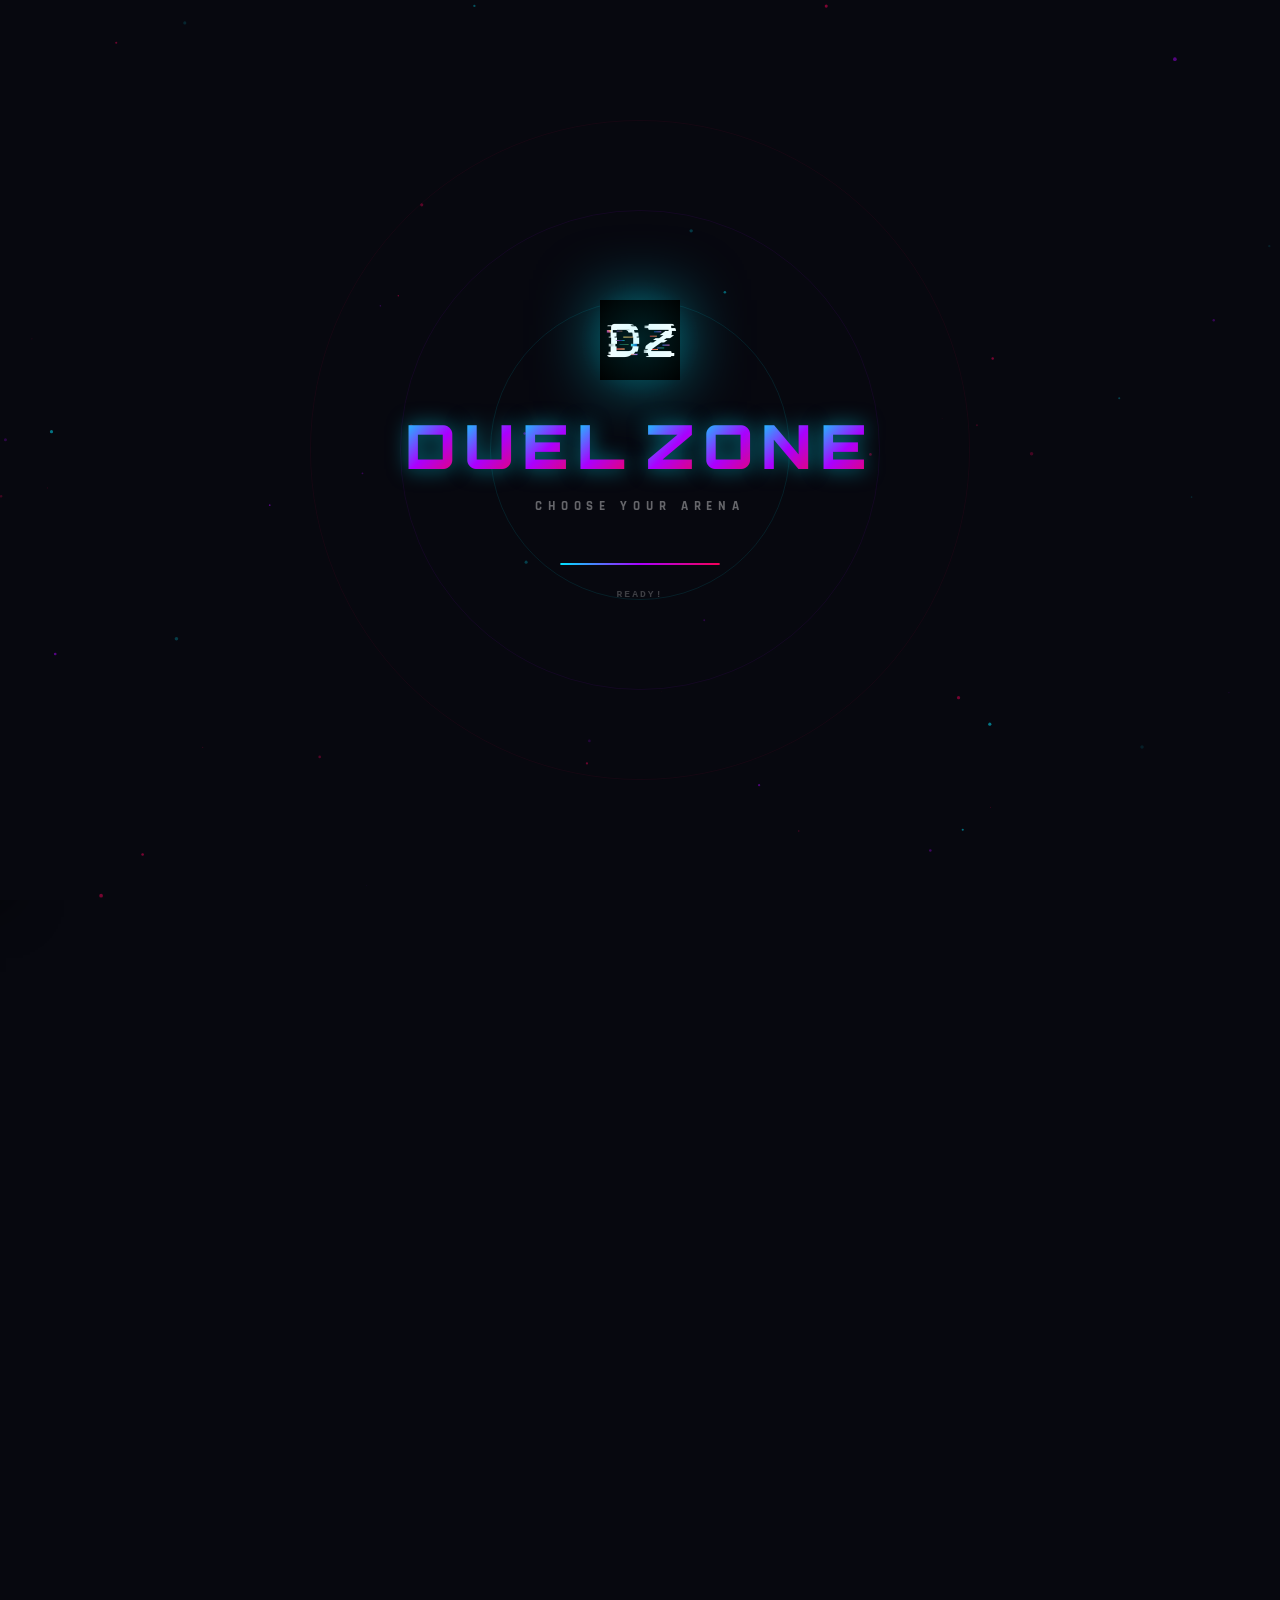
==== commit 365c7321: "Add files via upload" ====
--- a/index.html
+++ b/index.html
@@ -10,6 +10,8 @@
     gtag('config', 'G-2J0DDSF6BV');
   </script>
   <meta name="monetag" content="ba98e9cf393508cc2f16b48abda0e2a0">
+  <script async src="https://pagead2.googlesyndication.com/pagead/js/adsbygoogle.js?client=ca-pub-7303252613346738"
+     crossorigin="anonymous"></script>
   <meta charset="UTF-8" />
   <meta name="viewport" content="width=device-width, initial-scale=1.0, maximum-scale=1.0, viewport-fit=cover"/>
   <meta name="theme-color" content="#07080f"/>
@@ -17,6 +19,8 @@
   <meta name="apple-mobile-web-app-capable" content="yes"/>
   <meta name="apple-mobile-web-app-status-bar-style" content="black-translucent"/>
   <title>DuelZone – Choose Your Arena</title>
+  <meta name="description" content="DuelZone — 25+ free browser games for 2 players. No download. No signup. Play now!">
+  <link rel="canonical" href="https://duelzone.online/">
   <link rel="preconnect" href="https://fonts.googleapis.com">
   <!-- Hub fonts: Orbitron + Rajdhani  |  TTT fonts: Bebas Neue + DM Mono -->
   <link href="https://fonts.googleapis.com/css2?family=Orbitron:wght@700;900&family=Rajdhani:wght@400;500;600&family=Bebas+Neue&family=DM+Mono:wght@400;500&display=swap" rel="stylesheet">
@@ -25,16 +29,28 @@
 </head>
 <body>
 
-  <!-- ══ Portrait / Rotate-Phone Warning Overlay ══
-       Shown via CSS on portrait+mobile, JS can also toggle it.
-       Tap "Skip" to dismiss for the session. -->
-  <div id="dz-portrait-warn" role="dialog" aria-modal="true" aria-label="Please rotate your device">
-    <div class="pw-icon">📱</div>
-    <div class="pw-accent-line"></div>
-    <div class="pw-title">Rotate Your Phone</div>
-    <div class="pw-sub">DuelZone games are designed for landscape (horizontal) view.</div>
-    <button class="pw-skip" id="dz-pw-skip">Play in Portrait Anyway</button>
-  </div>
+  <!-- ── Early route guard: if URL is /chess, /ludo etc hide hub instantly
+       so the hub never flashes before the game screen appears ── -->
+  <script>
+  (function(){
+    var slug = window.location.pathname.replace(/^\/+/,'').replace(/\/+$/,'');
+    var KNOWN = ['tic-tac-toe','connect-four','rock-paper-scissors','tap-battle',
+      'hand-cricket','2048-duel','air-hockey','password-breaker','memory-flip',
+      'connect-dots','chess','battleship','checkers','darts','ping-pong','tetris',
+      'reaction-duel','ludo','sudoku','carrom','minesweeper','bomberman',
+      'space-dodge','star-catcher','tanks','territory','draw-and-guess'];
+    if (slug && KNOWN.indexOf(slug) !== -1) {
+      // Hide hub immediately — before any other script runs
+      document.documentElement.style.setProperty('--dz-early-hide','1');
+      document.addEventListener('DOMContentLoaded', function(){
+        var hub = document.getElementById('screen-hub');
+        if (hub) hub.classList.add('hidden');
+      });
+    }
+  })();
+  </script>
+
+  <!-- Portrait warn overlay removed — landscape scrolling enabled -->
 
   <!-- ══ Interstitial Ad Overlay ══
        Shown every 3–4 hub navigations. Skippable after 5 seconds. -->
@@ -90,7 +106,7 @@
       min-height:100px;
     ">
       <script async="async" data-cfasync="false" src="https://pl28471313.effectivegatecpm.com/4f144bf8c27528ce9ccf75a8bfd0b175/invoke.js"></script>
-      <div id="container-4f144bf8c27528ce9ccf75a8bfd0b175"></div>
+      <div id="container-4f144bf8c27528ce9ccf75a8bfd0b175-b"></div>
     </div>
     <div style="
       background:rgba(255,255,255,0.04);
@@ -111,7 +127,7 @@
       font-family:'Rajdhani',sans-serif;
       font-size:0.7rem;
       letter-spacing:0.1em;
-    ">Returning to hub in <span id="dz-ad-countdown">3</span>s…</div>
+    ">Returning to hub in <span id="dz-inti-countdown">3</span>s…</div>
   </div>
   <!-- ══ END AD INTERSTITIAL ═══════════════════════════════════ -->
 
@@ -274,50 +290,6 @@
   <!-- Dropdown backdrop -->
   <div id="dz-menu-backdrop" onclick="dzCloseMenu()"></div>
 
-  <!-- ══ IN-GAME Menu (shown only when inside a game) ══ -->
-  <div id="dz-ingame-dropdown" class="dz-ingame-dropdown" aria-hidden="true">
-    <!-- Header -->
-    <div class="igd-header">
-      <div class="igd-logo">
-        <svg viewBox="0 0 24 24" fill="none" stroke="currentColor" stroke-width="2" stroke-linecap="round"><rect x="2" y="7" width="20" height="15" rx="2"/><polyline points="17,2 12,7 7,2"/></svg>
-      </div>
-      <span class="igd-title">GAME MENU</span>
-      <button class="igd-close-x" onclick="dzCloseIngameMenu()" aria-label="Close">
-        <svg viewBox="0 0 24 24" fill="none" stroke="currentColor" stroke-width="2.5" stroke-linecap="round"><line x1="18" y1="6" x2="6" y2="18"/><line x1="6" y1="6" x2="18" y2="18"/></svg>
-      </button>
-    </div>
-
-    <!-- Hub button -->
-    <button class="igd-item" onclick="dzNavShowHome(); dzCloseIngameMenu();">
-      <span class="igd-item-icon igd-cyan">
-        <svg viewBox="0 0 24 24" fill="none" stroke="currentColor" stroke-width="2" stroke-linecap="round"><path d="M3 9l9-7 9 7v11a2 2 0 01-2 2H5a2 2 0 01-2-2z"/><polyline points="9,22 9,12 15,12 15,22"/></svg>
-      </span>
-      <span class="igd-item-label">← Hub</span>
-      <span class="igd-item-arrow">›</span>
-    </button>
-
-    <!-- Setup button -->
-    <button class="igd-item" id="igd-setup-btn" onclick="dzIngameSetup();">
-      <span class="igd-item-icon igd-violet">
-        <svg viewBox="0 0 24 24" fill="none" stroke="currentColor" stroke-width="2" stroke-linecap="round"><circle cx="12" cy="12" r="3"/><path d="M19.4 15a1.65 1.65 0 00.33 1.82l.06.06a2 2 0 010 2.83 2 2 0 01-2.83 0l-.06-.06a1.65 1.65 0 00-1.82-.33 1.65 1.65 0 00-1 1.51V21a2 2 0 01-2 2 2 2 0 01-2-2v-.09A1.65 1.65 0 009 19.4a1.65 1.65 0 00-1.82.33l-.06.06a2 2 0 01-2.83 0 2 2 0 010-2.83l.06-.06A1.65 1.65 0 004.68 15a1.65 1.65 0 00-1.51-1H3a2 2 0 01-2-2 2 2 0 012-2h.09A1.65 1.65 0 004.6 9a1.65 1.65 0 00-.33-1.82l-.06-.06a2 2 0 010-2.83 2 2 0 012.83 0l.06.06A1.65 1.65 0 009 4.68a1.65 1.65 0 001-1.51V3a2 2 0 012-2 2 2 0 012 2v.09a1.65 1.65 0 001 1.51 1.65 1.65 0 001.82-.33l.06-.06a2 2 0 012.83 0 2 2 0 010 2.83l-.06.06A1.65 1.65 0 0019.4 9a1.65 1.65 0 001.51 1H21a2 2 0 012 2 2 2 0 01-2 2h-.09a1.65 1.65 0 00-1.51 1z"/></svg>
-      </span>
-      <span class="igd-item-label">⚙ Setup</span>
-      <span class="igd-item-arrow">›</span>
-    </button>
-
-    <!-- Sound toggle -->
-    <button class="igd-item" id="igd-sound-btn" onclick="dzIngameToggleSound();">
-      <span class="igd-item-icon igd-green" id="igd-sound-icon-wrap">
-        <svg id="igd-sound-svg" viewBox="0 0 24 24" fill="none" stroke="currentColor" stroke-width="2" stroke-linecap="round">
-          <polygon points="11 5 6 9 2 9 2 15 6 15 11 19 11 5"/>
-          <path id="igd-sound-waves" d="M19.07 4.93a10 10 0 010 14.14M15.54 8.46a5 5 0 010 7.07"/>
-        </svg>
-      </span>
-      <span class="igd-item-label" id="igd-sound-label">Sound: On</span>
-      <span class="igd-sound-toggle" id="igd-sound-toggle">ON</span>
-    </button>
-  </div>
-
   <!-- Saved Games Panel -->
   <div id="dz-saved-panel" class="dz-side-panel">
     <div class="panel-header">
@@ -448,7 +420,7 @@
           </div>
 
           <div id="about-vgwa" class="lm-vgwa-card">
-            <div class="lm-vgwa-logo-box"><img src="V-Photoroom.png" alt="VGWA" class="lm-vgwa-img" /></div>
+            <div class="lm-vgwa-logo-box"><img loading="lazy" decoding="async" src="V-Photoroom.png" alt="VGWA" class="lm-vgwa-img" /></div>
             <div class="lm-vgwa-body">
               <h3 class="lm-vgwa-name">VGWA Studio</h3>
               <p class="lm-vgwa-desc">DuelZone is a product of <strong>VGWA</strong> — a gaming and web applications studio dedicated to crafting high-quality, accessible digital entertainment. VGWA was founded with the goal of making the web a more playful place: building games and interactive experiences that anyone can enjoy, anywhere, on any device. Every product we ship reflects our core values: quality, accessibility, and genuine fun.</p>
@@ -459,7 +431,7 @@
             <div class="lm-section-icon lm-si--pink"><svg viewBox="0 0 24 24" fill="none" stroke="currentColor" stroke-width="2" stroke-linecap="round"><path d="M4 4h16c1.1 0 2 .9 2 2v12c0 1.1-.9 2-2 2H4c-1.1 0-2-.9-2-2V6c0-1.1.9-2 2-2z"/><polyline points="22,6 12,13 2,6"/></svg></div>
             <div class="lm-section-body">
               <h3 class="lm-section-title">Get In Touch</h3>
-              <p class="lm-section-text">Have a game idea? Found a bug? Want to partner or advertise? We read every message and genuinely appreciate feedback — it's how DuelZone gets better. Reach us at <a href="/cdn-cgi/l/email-protection#f69283939a8c999893d89990909f959f979ab6919b979f9ad895999b" class="lm-link"><span class="__cf_email__" data-cfemail="debaabbbb2a4b1b0bbf0b1b8b8b7bdb7bfb29eb9b3bfb7b2f0bdb1b3">[email&#160;protected]</span></a></p>
+              <p class="lm-section-text">Have a game idea? Found a bug? Want to partner or advertise? We read every message and genuinely appreciate feedback — it's how DuelZone gets better. Reach us at <a href="/cdn-cgi/l/email-protection#c0a4b5a5acbaafaea5eeafa6a6a9a3a9a1ac80a7ada1a9aceea3afad" class="lm-link"><span class="__cf_email__" data-cfemail="315544545d4b5e5f541f5e5757585258505d71565c50585d1f525e5c">[email&#160;protected]</span></a></p>
               <button class="lm-cta-btn" onclick="dzCloseLegal('modal-about'); dzOpenLegal('modal-contact')">View All Contact Channels →</button>
             </div>
           </div>
@@ -555,7 +527,7 @@
             <div class="lm-section-body">
               <h3 class="lm-section-title">Children's Privacy</h3>
               <p class="lm-section-text">DuelZone is designed to be suitable for all ages. We do not knowingly collect personal information from children under the age of 13 (or the applicable age of digital consent in your jurisdiction). Since we collect no personal information from any user, DuelZone is compliant with children's privacy regulations including COPPA.</p>
-              <p class="lm-section-text" style="margin-top:8px">Parents and guardians should be aware that our ad network partners may serve advertisements on the platform. If you have concerns about ad content your child is viewing, please contact us at <a href="/cdn-cgi/l/email-protection#395d4c5c554356575c17565f5f505a505855795e54585055175a5654" class="lm-link"><span class="__cf_email__" data-cfemail="600415050c1a0f0e054e0f0606090309010c20070d01090c4e030f0d">[email&#160;protected]</span></a> and we will investigate promptly.</p>
+              <p class="lm-section-text" style="margin-top:8px">Parents and guardians should be aware that our ad network partners may serve advertisements on the platform. If you have concerns about ad content your child is viewing, please contact us at <a href="/cdn-cgi/l/email-protection#0f6b7a6a637560616a21606969666c666e634f68626e6663216c6062" class="lm-link"><span class="__cf_email__" data-cfemail="14706171786e7b7a713a7b72727d777d7578547379757d783a777b79">[email&#160;protected]</span></a> and we will investigate promptly.</p>
             </div>
           </div>
 
@@ -564,7 +536,7 @@
             <div class="lm-section-body">
               <h3 class="lm-section-title">Changes to This Policy</h3>
               <p class="lm-section-text">We review and update this Privacy Policy periodically to reflect changes in our practices or legal requirements. When we make material changes, the "Last updated" date at the top of this document will be revised. We encourage you to revisit this policy occasionally.</p>
-              <p class="lm-section-text" style="margin-top:8px">Questions about this policy? Contact us at <a href="/cdn-cgi/l/email-protection#462233232a3c292823682920202f252f272a06212b272f2a6825292b" class="lm-link"><span class="__cf_email__" data-cfemail="5b3f2e3e372134353e75343d3d3238323a371b3c363a323775383436">[email&#160;protected]</span></a> — we aim to respond within 48 hours.</p>
+              <p class="lm-section-text" style="margin-top:8px">Questions about this policy? Contact us at <a href="/cdn-cgi/l/email-protection#abcfdecec7d1c4c5ce85c4cdcdc2c8c2cac7ebccc6cac2c785c8c4c6" class="lm-link"><span class="__cf_email__" data-cfemail="9ffbeafaf3e5f0f1fab1f0f9f9f6fcf6fef3dff8f2fef6f3b1fcf0f2">[email&#160;protected]</span></a> — we aim to respond within 48 hours.</p>
             </div>
           </div>
         </div>
@@ -683,7 +655,7 @@
             <div class="lm-section-body">
               <h3 class="lm-section-title">Modifications &amp; Governing Law</h3>
               <p class="lm-section-text">VGWA reserves the right to amend, update, or replace these Terms at any time at its sole discretion. When changes are made, the "Last updated" date will be revised. Your continued use of DuelZone following any modification constitutes your acceptance of the new Terms. If you disagree with any changes, you must stop using DuelZone.</p>
-              <p class="lm-section-text" style="margin-top:8px">These Terms are governed by and construed in accordance with applicable laws. Any dispute arising from these Terms or your use of DuelZone that cannot be resolved informally shall be submitted to binding arbitration or resolved in the courts of the applicable jurisdiction. For questions, contact <a href="/cdn-cgi/l/email-protection#0f6b7a6a637560616a21606969666c666e634f68626e6663216c6062" class="lm-link"><span class="__cf_email__" data-cfemail="c5a1b0a0a9bfaaaba0ebaaa3a3aca6aca4a985a2a8a4aca9eba6aaa8">[email&#160;protected]</span></a>.</p>
+              <p class="lm-section-text" style="margin-top:8px">These Terms are governed by and construed in accordance with applicable laws. Any dispute arising from these Terms or your use of DuelZone that cannot be resolved informally shall be submitted to binding arbitration or resolved in the courts of the applicable jurisdiction. For questions, contact <a href="/cdn-cgi/l/email-protection#eb8f9e8e879184858ec5848d8d8288828a87ab8c868a8287c5888486" class="lm-link"><span class="__cf_email__" data-cfemail="92f6e7f7fee8fdfcf7bcfdf4f4fbf1fbf3fed2f5fff3fbfebcf1fdff">[email&#160;protected]</span></a>.</p>
             </div>
           </div>
         </div>
@@ -731,38 +703,38 @@
 
           <div id="contact-channels" class="lm-contact-grid lm-contact-grid--wide">
             <!-- PRIMARY: Gmail -->
-            <a href="/cdn-cgi/l/email-protection#0d697868617762636823626b6b646e646c614d6a606c6461236e6260" class="lm-contact-card lm-cc--cyan lm-cc--primary">
+            <a href="/cdn-cgi/l/email-protection#f79382929b8d989992d99891919e949e969bb7909a969e9bd994989a" class="lm-contact-card lm-cc--cyan lm-cc--primary">
               <div class="lm-cc-icon">
                 <svg viewBox="0 0 24 24" fill="none" stroke="currentColor" stroke-width="2" stroke-linecap="round"><path d="M4 4h16c1.1 0 2 .9 2 2v12c0 1.1-.9 2-2 2H4c-1.1 0-2-.9-2-2V6c0-1.1.9-2 2-2z"/><polyline points="22,6 12,13 2,6"/></svg>
               </div>
               <div class="lm-cc-body">
                 <span class="lm-cc-label">Official Email · All Inquiries</span>
-                <span class="lm-cc-val"><span class="__cf_email__" data-cfemail="3a5e4f5f564055545f14555c5c5359535b567a5d575b535614595557">[email&#160;protected]</span></span>
+                <span class="lm-cc-val"><span class="__cf_email__" data-cfemail="3e5a4b5b524451505b10515858575d575f527e59535f5752105d5153">[email&#160;protected]</span></span>
               </div>
               <span class="lm-cc-primary-badge">PRIMARY</span>
             </a>
             <!-- Grid of secondary channels -->
-            <a href="/cdn-cgi/l/email-protection#a6c2d3c3cadcc9c8c388c9c0c0cfc5cfc7cae6c1cbc7cfca88c5c9cb" class="lm-contact-card lm-cc--violet">
+            <a href="/cdn-cgi/l/email-protection#3c584959504653525912535a5a555f555d507c5b515d5550125f5351" class="lm-contact-card lm-cc--violet">
               <div class="lm-cc-icon"><svg viewBox="0 0 24 24" fill="none" stroke="currentColor" stroke-width="2" stroke-linecap="round"><path d="M12 22s8-4 8-10V5l-8-3-8 3v7c0 6 8 10 8 10z"/></svg></div>
               <div class="lm-cc-body">
                 <span class="lm-cc-label">Privacy &amp; Security</span>
-                <span class="lm-cc-val"><span class="__cf_email__" data-cfemail="086c7d6d647267666d26676e6e616b616964486f65696164266b6765">[email&#160;protected]</span></span>
+                <span class="lm-cc-val"><span class="__cf_email__" data-cfemail="a8ccddcdc4d2c7c6cd86c7cecec1cbc1c9c4e8cfc5c9c1c486cbc7c5">[email&#160;protected]</span></span>
               </div>
               <span class="lm-cc-arrow">→</span>
             </a>
-            <a href="/cdn-cgi/l/email-protection#0c687969607663626922636a6a656f656d604c6b616d6560226f6361" class="lm-contact-card lm-cc--green">
+            <a href="/cdn-cgi/l/email-protection#4b2f3e2e273124252e65242d2d2228222a270b2c262a222765282426" class="lm-contact-card lm-cc--green">
               <div class="lm-cc-icon"><svg viewBox="0 0 24 24" fill="none" stroke="currentColor" stroke-width="2" stroke-linecap="round"><circle cx="12" cy="12" r="10"/><path d="M9.09 9a3 3 0 015.83 1c0 2-3 3-3 3"/><line x1="12" y1="17" x2="12.01" y2="17"/></svg></div>
               <div class="lm-cc-body">
                 <span class="lm-cc-label">Support &amp; Bug Reports</span>
-                <span class="lm-cc-val"><span class="__cf_email__" data-cfemail="f69283939a8c999893d89990909f959f979ab6919b979f9ad895999b">[email&#160;protected]</span></span>
+                <span class="lm-cc-val"><span class="__cf_email__" data-cfemail="34504151584e5b5a511a5b52525d575d5558745359555d581a575b59">[email&#160;protected]</span></span>
               </div>
               <span class="lm-cc-arrow">→</span>
             </a>
-            <a href="/cdn-cgi/l/email-protection#b7d3c2d2dbcdd8d9d299d8d1d1ded4ded6dbf7d0dad6dedb99d4d8da" class="lm-contact-card lm-cc--pink">
+            <a href="/cdn-cgi/l/email-protection#14706171786e7b7a713a7b72727d777d7578547379757d783a777b79" class="lm-contact-card lm-cc--pink">
               <div class="lm-cc-icon"><svg viewBox="0 0 24 24" fill="none" stroke="currentColor" stroke-width="2" stroke-linecap="round"><polyline points="22 12 18 12 15 21 9 3 6 12 2 12"/></svg></div>
               <div class="lm-cc-body">
                 <span class="lm-cc-label">Partnership &amp; Collab</span>
-                <span class="lm-cc-val"><span class="__cf_email__" data-cfemail="55312030392f3a3b307b3a33333c363c3439153238343c397b363a38">[email&#160;protected]</span></span>
+                <span class="lm-cc-val"><span class="__cf_email__" data-cfemail="0c687969607663626922636a6a656f656d604c6b616d6560226f6361">[email&#160;protected]</span></span>
               </div>
               <span class="lm-cc-arrow">→</span>
             </a>
@@ -778,9 +750,9 @@
 
           <!-- Logos -->
           <div class="lm-logos-row">
-            <img src="DZ__1_-Photoroom.png" alt="DuelZone" class="lm-footer-logo" />
+            <img loading="lazy" decoding="async" src="DZ__1_-Photoroom.png" alt="DuelZone" class="lm-footer-logo" />
             <div class="lm-logos-divider"></div>
-            <img src="V-Photoroom.png" alt="VGWA" class="lm-footer-logo" />
+            <img loading="lazy" decoding="async" src="V-Photoroom.png" alt="VGWA" class="lm-footer-logo" />
           </div>
         </div>
       </div>
@@ -1403,15 +1375,30 @@
 
     </main>
 
+
+    <!-- ── Hub ad unit — shown only on hub screen, above footer ── -->
+    <div id="hub-footer-ad" style="display:flex;justify-content:center;align-items:center;width:100%;padding:12px 0 4px;">
+      <script data-cfasync="false" src="/cdn-cgi/scripts/5c5dd728/cloudflare-static/email-decode.min.js"></script><script>
+        atOptions = {
+          'key' : 'e4597720f7ceeecbe1bda9e5f182b8b3',
+          'format' : 'iframe',
+          'height' : 50,
+          'width' : 320,
+          'params' : {}
+        };
+      </script>
+      <script src="https://www.highperformanceformat.com/e4597720f7ceeecbe1bda9e5f182b8b3/invoke.js"></script>
+    </div>
+
     <footer id="footer">
       <div class="footer-inner">
         <div class="footer-brand">
-          <img src="DZ__1_-Photoroom.png" alt="DuelZone" class="footer-logo-dz" />
+          <img loading="lazy" decoding="async" src="DZ__1_-Photoroom.png" alt="DuelZone" class="footer-logo-dz" />
           <div class="footer-brand-text">
             <span class="footer-copyright">&#169; 2025 DuelZone. All rights reserved.</span>
             <span class="footer-vgwa-tag">
               A product of
-              <img src="V-Photoroom.png" alt="VGWA" class="footer-logo-vgwa" />
+              <img loading="lazy" decoding="async" src="V-Photoroom.png" alt="VGWA" class="footer-logo-vgwa" />
               <strong>VGWA</strong>
             </span>
           </div>
@@ -1438,7 +1425,7 @@
 
     <!-- TTT HOME PAGE -->
     <div id="ttt-home" class="game-home-panel" style="--ghp-accent:#00e5ff">
-      <button class="ghp-back-hub" id="ttt-home-back">← Hub</button>
+      <button class="ghp-back-hub" id="ttt-home-back" style="display:none!important" aria-hidden="true">← Hub</button>
       <div class="ghp-wrap">
         <div class="ghp-hero">
           <div class="ghp-icon-wrap" style="--ghp-accent:#00e5ff">
@@ -1484,7 +1471,7 @@
 
     <!-- TTT GAME PANEL -->
     <div id="ttt-play-panel" class="hidden">
-    <div class="dz-topbar">
+    <div class="dz-topbar" style="display:none!important" aria-hidden="true">
       <button class="ghp-back-hub" onclick="window.dzNavShowHome&&window.dzNavShowHome()">← Hub</button>
       <button class="ghp-back-game" id="ttt-back-to-home">⚙ Setup</button>
     </div>
@@ -1492,7 +1479,7 @@
     <button id="back-to-hub" style="display:none">← Back to Hub</button>
 
     <!-- TTT app shell (mirrors the standalone game's #app) -->
-    <div id="ttt-app">
+    <div id="ttt-app" style="padding-top:54px;box-sizing:border-box;">
 
       <header id="ttt-header">
         <p id="mode-label">LOCAL PvP</p>
@@ -1548,8 +1535,13 @@
         <div class="cell" data-index="8"></div>
       </div>
 
-      <!-- Restart button (resets current game only, stays on TTT screen) -->
-      <button id="restart">↺ New Game</button>
+      <!-- Result buttons -->
+      <div style="display:flex;gap:10px;justify-content:center;flex-wrap:wrap;margin-top:8px;">
+        <button id="restart" class="ghp-result-btn-primary" style="--rb-color:#00e5ff;">▶ Play Again</button>
+        <button id="ttt-result-setup" class="ghp-result-btn-secondary">⚙ Setup</button>
+        <button id="ttt-result-hub" class="ghp-result-btn-secondary">⬅ Hub</button>
+        <button class="ghp-result-btn-share" onclick="DZShare.openModal()">📤 Share</button>
+      </div>
 
     </div><!-- /#ttt-app -->
     </div><!-- /#ttt-play-panel -->
@@ -1562,7 +1554,7 @@
   <div id="screen-rps" class="hidden">
     <!-- RPS HOME PAGE -->
     <div id="rps-home" class="game-home-panel" style="--ghp-accent:#00e676">
-      <button class="ghp-back-hub" id="rps-home-back">← Hub</button>
+      <button class="ghp-back-hub" id="rps-home-back" style="display:none!important" aria-hidden="true">← Hub</button>
       <div class="ghp-wrap">
         <div class="ghp-hero">
           <div class="ghp-icon-wrap" style="--ghp-accent:#00e676">
@@ -1617,11 +1609,11 @@
 
     <!-- RPS GAME PANEL -->
     <div id="rps-play-panel" class="hidden">
-    <div class="dz-topbar">
+    <div class="dz-topbar" style="display:none!important" aria-hidden="true">
       <button class="ghp-back-hub" onclick="window.dzNavShowHome&&window.dzNavShowHome()">← Hub</button>
       <button class="ghp-back-game" id="rps-back-to-home">⚙ Setup</button>
     </div>
-    <div id="rps-app">
+    <div id="rps-app" style="padding-top:72px;box-sizing:border-box;"><!-- BUG 6 FIX: was 54px (< 60px hamburger bottom); CSS overhaul !important wins anyway but kept in sync -->
       <header class="game-header">
         <p class="game-mode-label" id="rps-mode-label">LOCAL PvP</p>
         <h2 class="game-title">Rock Paper Scissors</h2>
@@ -1635,8 +1627,9 @@
       <div id="rps-bestof-selector">
         <span class="diff-label-text">BEST OF</span>
         <div class="diff-btn-group">
-          <button class="diff-btn active" id="rps-bo3">3</button>
-          <button class="diff-btn" id="rps-bo5">5</button>
+          <button class="diff-btn" id="rps-bo3">3</button>
+          <!-- BUG 2 FIX: active moved from rps-bo3 to rps-bo5 — matches rpsBestOf = 5 default -->
+          <button class="diff-btn active" id="rps-bo5">5</button>
           <button class="diff-btn" id="rps-bo7">7</button>
         </div>
       </div>
@@ -1698,7 +1691,12 @@
         </div>
       </div>
 
-      <button class="restart-btn" id="rps-restart">↺ New Game</button>
+      <div style="display:flex;gap:10px;justify-content:center;flex-wrap:wrap;margin-top:4px;">
+        <button class="ghp-result-btn-primary" id="rps-restart" style="--rb-color:#00e676;">▶ Play Again</button>
+        <button class="ghp-result-btn-secondary" id="rps-result-setup">⚙ Setup</button>
+        <button class="ghp-result-btn-secondary" id="rps-result-hub">⬅ Hub</button>
+        <button class="ghp-result-btn-share" onclick="DZShare.openModal()">📤 Share</button>
+      </div>
     </div>
     </div><!-- /#rps-play-panel -->
   </div>
@@ -1709,7 +1707,7 @@
   <div id="screen-tapbattle" class="hidden">
     <!-- TAP BATTLE HOME PAGE -->
     <div id="tap-home" class="game-home-panel" style="--ghp-accent:#f50057">
-      <button class="ghp-back-hub" id="tap-home-back">← Hub</button>
+      <button class="ghp-back-hub" id="tap-home-back" style="display:none!important" aria-hidden="true">← Hub</button>
       <div class="ghp-wrap">
         <div class="ghp-hero">
           <div class="ghp-icon-wrap" style="--ghp-accent:#f50057">
@@ -1758,11 +1756,11 @@
 
     <!-- TAP GAME PANEL -->
     <div id="tap-play-panel" class="hidden">
-    <div class="dz-topbar">
+    <div class="dz-topbar" style="display:none!important" aria-hidden="true">
       <button class="ghp-back-hub" onclick="window.dzNavShowHome&&window.dzNavShowHome()">← Hub</button>
       <button class="ghp-back-game" id="tap-back-to-home">⚙ Setup</button>
     </div>
-    <div id="tap-header-bar">
+    <div id="tap-header-bar" style="padding-top:54px;">
       <p class="game-mode-label" id="tap-mode-label">LOCAL PvP</p>
       <h2 class="game-title" style="margin:0">Tap Battle</h2>
     </div>
@@ -1808,7 +1806,12 @@
       <div id="tap-win-inner">
         <div id="tap-win-emoji">🏆</div>
         <div id="tap-win-text">Player 1 Wins!</div>
-        <button class="restart-btn" id="tap-restart">↺ Play Again</button>
+        <div style="display:flex;gap:10px;justify-content:center;flex-wrap:wrap;margin-top:12px;">
+          <button class="ghp-result-btn-primary" id="tap-restart" style="--rb-color:#f50057;">▶ Play Again</button>
+          <button class="ghp-result-btn-secondary" id="tap-result-setup">⚙ Setup</button>
+          <button class="ghp-result-btn-secondary" id="tap-result-hub">⬅ Hub</button>
+          <button class="ghp-result-btn-share" onclick="DZShare.openModal()">📤 Share</button>
+        </div>
       </div>
     </div><!-- /#tap-win-overlay -->
     </div><!-- /#tap-play-panel -->
@@ -1820,7 +1823,7 @@
   <div id="screen-duel2048" class="hidden">
     <!-- 2048 HOME PAGE -->
     <div id="d2048-home" class="game-home-panel" style="--ghp-accent:#aa00ff">
-      <button class="ghp-back-hub" id="d2048-home-back">← Hub</button>
+      <button class="ghp-back-hub" id="d2048-home-back" style="display:none!important" aria-hidden="true">← Hub</button>
       <div class="ghp-wrap">
         <div class="ghp-hero">
           <div class="ghp-icon-wrap" style="--ghp-accent:#aa00ff">
@@ -1869,11 +1872,11 @@
 
     <!-- 2048 GAME PANEL -->
     <div id="d2048-play-panel" class="hidden">
-    <div class="dz-topbar">
+    <div class="dz-topbar" style="display:none!important" aria-hidden="true">
       <button class="ghp-back-hub" onclick="window.dzNavShowHome&&window.dzNavShowHome()">← Hub</button>
       <button class="ghp-back-game" id="d2048-back-to-home">⚙ Setup</button>
     </div>
-    <div id="d2048-header">
+    <div id="d2048-header" style="padding-top:54px;">
       <p class="game-mode-label" id="d2048-mode-label">LOCAL PvP</p>
       <h2 class="game-title">2048 Duel</h2>
     </div>
@@ -1951,7 +1954,11 @@
       </div>
     </div>
 
-    <button class="restart-btn" id="d2048-restart">↺ New Game</button>
+    <div style="display:flex;gap:10px;justify-content:center;flex-wrap:wrap;margin-top:4px;">
+      <button class="ghp-result-btn-primary" id="d2048-restart" style="--rb-color:#aa00ff;">▶ New Game</button>
+      <button class="ghp-result-btn-secondary" id="d2048-result-setup">⚙ Setup</button>
+      <button class="ghp-result-btn-secondary" id="d2048-result-hub">⬅ Hub</button>
+    </div>
 
     <!-- Win overlay -->
     <div id="d2048-win-overlay" class="hidden">
@@ -1959,7 +1966,12 @@
         <div id="d2048-win-trophy">🏆</div>
         <div id="d2048-win-text">Player 1 Wins!</div>
         <div id="d2048-win-sub"></div>
-        <button class="restart-btn" id="d2048-win-restart" style="margin-top:8px;width:auto;padding:12px 32px;">↺ Play Again</button>
+        <div style="display:flex;gap:10px;justify-content:center;flex-wrap:wrap;margin-top:12px;">
+          <button class="ghp-result-btn-primary" id="d2048-win-restart" style="--rb-color:#aa00ff;">▶ Play Again</button>
+          <button class="ghp-result-btn-secondary" id="d2048-win-setup">⚙ Setup</button>
+          <button class="ghp-result-btn-secondary" id="d2048-win-hub">⬅ Hub</button>
+          <button class="ghp-result-btn-share" onclick="DZShare.openModal()">📤 Share</button>
+        </div>
       </div>
     </div>
     </div><!-- /#d2048-play-panel -->
@@ -1971,7 +1983,7 @@
   <div id="screen-c4" class="hidden">
     <!-- C4 HOME PAGE -->
     <div id="c4-home" class="game-home-panel" style="--ghp-accent:#ff6d00">
-      <button class="ghp-back-hub" id="c4-home-back">← Hub</button>
+      <button class="ghp-back-hub" id="c4-home-back" style="display:none!important" aria-hidden="true">← Hub</button>
       <div class="ghp-wrap">
         <div class="ghp-hero">
           <div class="ghp-icon-wrap" style="--ghp-accent:#ff6d00">
@@ -2019,11 +2031,11 @@
 
     <!-- C4 GAME PANEL -->
     <div id="c4-play-panel" class="hidden">
-      <div class="dz-topbar">
+      <div class="dz-topbar" style="display:none!important" aria-hidden="true">
         <button class="ghp-back-hub" onclick="window.dzNavShowHome&&window.dzNavShowHome()">← Hub</button>
         <button class="ghp-back-game" id="c4-back-to-home">⚙ Setup</button>
       </div>
-      <div id="c4-app">
+      <div id="c4-app" style="padding-top:54px;box-sizing:border-box;">
         <header id="c4-game-header">
           <p class="c4-eyebrow">DUELZONE ARENA</p>
           <h2 id="c4-game-title">CONNECT FOUR</h2>
@@ -2070,7 +2082,12 @@
           </div>
         </div>
 
-        <button class="restart-btn" id="c4-btn-reset">↺ New Game</button>
+        <div style="display:flex;gap:10px;justify-content:center;flex-wrap:wrap;margin-top:4px;">
+          <button class="ghp-result-btn-primary" id="c4-btn-reset" style="--rb-color:#ff6d00;">▶ New Game</button>
+          <button class="ghp-result-btn-secondary" id="c4-result-setup">⚙ Setup</button>
+          <button class="ghp-result-btn-secondary" id="c4-result-hub">⬅ Hub</button>
+          <button class="ghp-result-btn-share" onclick="DZShare.openModal()">📤 Share</button>
+        </div>
       </div><!-- /#c4-app -->
     </div><!-- /#c4-play-panel -->
   </div><!-- /#screen-c4 -->
@@ -2083,7 +2100,7 @@
 
     <div id="cricket-app">
       <!-- SETUP -->
-      <div id="cricket-setup">
+      <div id="cricket-setup" style="padding-top:62px;box-sizing:border-box;">
         <div class="ghp-wrap" style="max-width:560px;width:100%">
           <div class="ghp-hero">
             <div class="ghp-icon-wrap" style="--ghp-accent:#76ff03">
@@ -2153,7 +2170,7 @@
           </div>
           <p class="cricket-mode-desc" id="cricket-mode-desc" style="text-align:center;margin-top:-4px;">Normal: matching numbers = OUT. Score your own number otherwise.</p>
           <button class="ghp-start-btn" id="cric-start-btn" style="--ghp-accent:#76ff03">🏏 START MATCH</button>
-          <button class="ghp-back-hub" id="cricket-hub-btn" style="margin-top:10px;align-self:center;">← Hub</button>
+          <button class="ghp-back-hub" id="cricket-hub-btn" style="display:none!important" aria-hidden="true">← Hub</button>
         </div>
       </div>
 
@@ -2372,6 +2389,11 @@
             <span id="cric-final-bot"></span>
           </div>
           <button class="restart-btn" id="cric-play-again" style="margin-top:16px;">↺ Play Again</button>
+          <div style="display:flex;gap:10px;justify-content:center;flex-wrap:wrap;margin-top:10px;">
+            <button class="ghp-result-btn-secondary" id="cric-result-setup">⚙ Setup</button>
+            <button class="ghp-result-btn-secondary" id="cric-result-hub">⬅ Hub</button>
+            <button class="ghp-result-btn-share" onclick="DZShare.openModal()">📤 Share</button>
+          </div>
         </div>
       </div>
 
@@ -2385,7 +2407,7 @@
 
     <!-- Home Panel -->
     <div id="ah-home" class="game-home-panel" style="--ghp-accent:#00e5ff">
-      <button class="ghp-back-hub" id="ah-main-back">← Hub</button>
+      <button class="ghp-back-hub" id="ah-main-back" style="display:none!important" aria-hidden="true">← Hub</button>
       <div class="ghp-wrap">
 
         <!-- Hero -->
@@ -2448,11 +2470,11 @@
     </div>
 
     <!-- Play Panel -->
-    <div id="ah-play-panel" class="hidden ah-play-wrap">
+    <div id="ah-play-panel" class="hidden ah-play-wrap" style="padding-top:54px;box-sizing:border-box;">
 
       <!-- Score Bar -->
       <div class="ah-scorebar">
-        <button class="ah-back-btn" id="ah-back-to-home">←</button>
+        <button class="ah-back-btn" id="ah-back-to-home" style="display:none!important" aria-hidden="true">←</button>
         <div class="ah-score-block ah-score-p1">
           <span class="ah-score-name">P1</span>
           <span class="ah-score-num" id="ah-p1-val">0</span>
@@ -2489,7 +2511,7 @@
 
     <!-- Home Panel -->
     <div id="pb-home" class="game-home-panel" style="--ghp-accent:#00ff88">
-      <button class="ghp-back-hub" id="pb-main-back">← Hub</button>
+      <button class="ghp-back-hub" id="pb-main-back" style="display:none!important" aria-hidden="true">← Hub</button>
       <div class="ghp-wrap">
         <div class="pb-home-hero">
           <div class="pb-home-lock-anim">
@@ -2643,7 +2665,9 @@
               <div class="pb-result-stats" id="pb-result-stats"></div>
               <div class="pb-result-actions">
                 <button class="pb-action-btn" id="pb-play-again">↺ Play Again</button>
-                <button class="pb-action-btn pb-btn-secondary" id="pb-back-hub">← Hub</button>
+                <button class="pb-action-btn pb-btn-secondary" id="pb-result-setup">⚙ Setup</button>
+                <button class="pb-action-btn pb-btn-secondary" id="pb-back-hub">⬅ Hub</button>
+                <button class="pb-action-btn pb-btn-share" onclick="DZShare.openModal()">📤 Share</button>
               </div>
             </div>
           </div>
@@ -2662,7 +2686,7 @@
 
     <!-- HOME / SETUP PANEL -->
     <div id="mfd-home" class="game-home-panel" style="--ghp-accent:#c084fc">
-      <button class="ghp-back-hub" id="mfd-home-back">← Hub</button>
+      <button class="ghp-back-hub" id="mfd-home-back" style="display:none!important" aria-hidden="true">← Hub</button>
       <div class="ghp-wrap">
         <div class="ghp-hero">
           <div class="ghp-icon-wrap" style="--ghp-accent:#c084fc">
@@ -2710,7 +2734,7 @@
 
     <!-- PLAY PANEL -->
     <div id="mfd-play" class="hidden mfd-play-wrap">
-      <div class="dz-topbar">
+      <div class="dz-topbar" style="display:none!important" aria-hidden="true">
         <button class="ghp-back-hub" onclick="window.dzNavShowHome&&window.dzNavShowHome()">← Hub</button>
         <button class="ghp-back-game" id="mfd-back-to-home">⚙ Setup</button>
       </div>
@@ -2718,7 +2742,7 @@
       <div id="mfd-app">
 
         <!-- Header -->
-        <div id="mfd-header">
+        <div id="mfd-header" style="padding-top:54px;">
           <h2 id="mfd-title">Memory Flip Duel</h2>
           <p id="mfd-mode-label">PvP</p>
         </div>
@@ -2757,8 +2781,10 @@
             <div id="mfd-result-title"></div>
             <div id="mfd-result-scores"></div>
             <div id="mfd-result-btns">
-              <button id="mfd-play-again">↺ Play Again</button>
-              <button id="mfd-result-hub">← Hub</button>
+              <button id="mfd-play-again" class="ghp-result-btn-primary" style="--rb-color:#c084fc;">▶ Play Again</button>
+              <button id="mfd-result-setup" class="ghp-result-btn-secondary">⚙ Setup</button>
+              <button id="mfd-result-hub" class="ghp-result-btn-secondary">⬅ Hub</button>
+              <button class="ghp-result-btn-share" onclick="DZShare.openModal()">📤 Share</button>
             </div>
           </div>
         </div>
@@ -2766,7 +2792,7 @@
         <!-- Controls -->
         <div id="mfd-controls">
           <button id="mfd-reset-btn">↺ Reset</button>
-          <button id="mfd-hub-btn">← Hub</button>
+          <button id="mfd-hub-btn" style="display:none!important" aria-hidden="true">← Hub</button>
         </div>
 
       </div><!-- /#mfd-app -->
@@ -2782,7 +2808,7 @@
 
     <!-- HOME / SETUP PANEL -->
     <div id="cdd-home" class="game-home-panel" style="--ghp-accent:#ff9100">
-      <button class="ghp-back-hub" id="cdd-home-back">← Hub</button>
+      <button class="ghp-back-hub" id="cdd-home-back" style="display:none!important" aria-hidden="true">← Hub</button>
       <div class="ghp-wrap">
         <div class="ghp-hero">
           <div class="ghp-icon-wrap" style="--ghp-accent:#ff9100">
@@ -2833,14 +2859,6 @@
               <button class="diff-btn" id="cdd-hp-extreme">Extreme</button>
             </div>
           </div>
-          <div class="ghp-setting-row">
-            <span class="diff-label-text">GRID SIZE</span>
-            <div class="diff-btn-group">
-              <button class="diff-btn cdd-grid-size-btn active" data-gridsize="3">3×3</button>
-              <button class="diff-btn cdd-grid-size-btn" data-gridsize="5">5×5</button>
-              <button class="diff-btn cdd-grid-size-btn" data-gridsize="7">7×7</button>
-            </div>
-          </div>
         </div>
         <button class="ghp-start-btn" id="cdd-hp-start" style="--ghp-accent:#ff9100">▶ START GAME</button>
       </div>
@@ -2848,16 +2866,13 @@
 
     <!-- PLAY PANEL -->
     <div id="cdd-play" class="hidden cdd-play-wrap">
-      <div class="dz-topbar">
-        <button class="ghp-back-hub" onclick="window.dzNavShowHome&&window.dzNavShowHome()">← Hub</button>
-        <button class="ghp-back-game" id="cdd-back-to-home">⚙ Setup</button>
-      </div>
+      <button class="ghp-back-game" id="cdd-back-to-home">⚙ Setup</button>
 
       <div id="cdd-app">
 
         <!-- Header -->
-        <div id="cdd-header">
-          <h2 id="cdd-title">Connect Dots</h2>
+        <div id="cdd-header" style="padding-top:72px;"><!-- BUG 5/6 SYNC FIX: was 54px; CSS overhaul !important wins but kept in sync -->
+          <h2 id="cdd-title">Connect Dots Duel</h2>
           <p id="cdd-mode-label">PvP</p>
         </div>
 
@@ -2895,8 +2910,10 @@
             <div id="cdd-result-title"></div>
             <div id="cdd-result-scores"></div>
             <div id="cdd-result-btns">
-              <button id="cdd-play-again">↺ Play Again</button>
-              <button id="cdd-result-hub">← Hub</button>
+              <button id="cdd-play-again" class="ghp-result-btn-primary" style="--rb-color:#ff9100;">▶ Play Again</button>
+              <button id="cdd-result-setup" class="ghp-result-btn-secondary">⚙ Setup</button>
+              <button id="cdd-result-hub" class="ghp-result-btn-secondary">⬅ Hub</button>
+              <button class="ghp-result-btn-share" onclick="DZShare.openModal()">📤 Share</button>
             </div>
           </div>
         </div>
@@ -2904,6 +2921,7 @@
         <!-- Controls -->
         <div id="cdd-controls">
           <button id="cdd-reset-btn">↺ Reset</button>
+          <button id="cdd-hub-btn">← Hub</button>
         </div>
 
       </div><!-- /#cdd-app -->
@@ -2918,7 +2936,7 @@
 
     <!-- CHESS HOME PAGE -->
     <div id="chess-home" class="game-home-panel" style="--ghp-accent:#f5c518">
-      <button class="ghp-back-hub" id="chess-back-hub">← Hub</button>
+      <button class="ghp-back-hub" id="chess-back-hub" style="display:none!important" aria-hidden="true">← Hub</button>
       <div class="ghp-wrap">
         <div class="ghp-hero">
           <div class="ghp-icon-wrap" style="--ghp-accent:#f5c518">
@@ -2978,14 +2996,14 @@
 
     <!-- CHESS PLAY PANEL -->
     <div id="chess-play-panel" class="hidden chess-play-wrap">
-      <div class="dz-topbar">
+      <div class="dz-topbar" style="display:none!important" aria-hidden="true">
         <button class="ghp-back-hub" onclick="window.dzNavShowHome&&window.dzNavShowHome()">← Hub</button>
         <button class="ghp-back-game" id="chess-back-hub-play">⚙ Setup</button>
       </div>
       <div id="chess-app">
 
         <!-- Header -->
-        <div id="chess-header">
+        <div id="chess-header" style="padding-top:54px;">
           <h2 id="chess-title">Chess</h2>
           <div id="chess-turn-banner">
             <span id="chess-turn-text">White's turn</span>
@@ -3032,8 +3050,10 @@
             <div id="chess-result-title"></div>
             <div id="chess-result-detail"></div>
             <div id="chess-result-btns">
-              <button id="chess-play-again">↺ Play Again</button>
-              <button id="chess-result-hub">← Hub</button>
+              <button id="chess-play-again" class="ghp-result-btn-primary" style="--rb-color:#f5c518;">▶ Play Again</button>
+              <button id="chess-result-setup" class="ghp-result-btn-secondary">⚙ Setup</button>
+              <button id="chess-result-hub" class="ghp-result-btn-secondary">⬅ Hub</button>
+              <button class="ghp-result-btn-share" onclick="DZShare.openModal()">📤 Share</button>
             </div>
           </div>
         </div>
@@ -3057,12 +3077,12 @@
        SCREEN: Battleship (Sea Battle)
        ══════════════════════════════════════════════ -->
   <div id="screen-battleship" class="hidden">
-    <div class="dz-topbar">
-      <button class="ghp-back-hub" id="bs-hub-btn">← Hub</button>
+    <div class="dz-topbar" style="display:none!important" aria-hidden="true">
+      <button class="ghp-back-hub" id="bs-hub-btn" style="display:none!important" aria-hidden="true">← Hub</button>
       <button class="ghp-back-game" id="bs-setup-btn-top">⚙ Setup</button>
     </div>
 
-    <div id="bs-app">
+    <div id="bs-app" style="padding-top:54px;box-sizing:border-box;">
 
       <!-- ─── Header ─────────────────────────────────────────── -->
       <div id="bs-header">
@@ -3191,7 +3211,9 @@
           <div id="bs-result-detail"></div>
           <div id="bs-result-btns">
             <button id="bs-play-again-btn" class="bs-btn">↺ Play Again</button>
-            <button id="bs-hub-btn2"       class="bs-btn bs-btn-secondary">← Hub</button>
+            <button id="bs-result-setup-btn" class="bs-btn bs-btn-secondary">⚙ Setup</button>
+            <button id="bs-hub-btn2" class="bs-btn bs-btn-secondary">⬅ Hub</button>
+            <button class="ghp-result-btn-share" onclick="DZShare.openModal()">📤 Share</button>
           </div>
         </div>
       </div>
@@ -3203,12 +3225,12 @@
        SCREEN: Checkers (Draughts)
        ══════════════════════════════════════════════ -->
   <div id="screen-checkers" class="hidden">
-    <div class="dz-topbar">
-      <button class="ghp-back-hub" id="ck-hub-btn">← Hub</button>
+    <div class="dz-topbar" style="display:none!important" aria-hidden="true">
+      <button class="ghp-back-hub" id="ck-hub-btn" style="display:none!important" aria-hidden="true">← Hub</button>
       <button class="ghp-back-game" id="ck-setup-btn-top">⚙ Setup</button>
     </div>
 
-    <div id="ck-app">
+    <div id="ck-app" style="padding-top:54px;box-sizing:border-box;">
 
       <div id="ck-header">
         <h1 id="ck-title">⬛ Checkers</h1>
@@ -3255,7 +3277,9 @@
           <div id="ck-result-detail"></div>
           <div class="ck-result-btns">
             <button id="ck-play-again-btn" class="ck-btn">↺ Play Again</button>
-            <button id="ck-hub-btn2" class="ck-btn ck-btn-secondary">← Hub</button>
+            <button id="ck-result-setup-btn" class="ck-btn ck-btn-secondary">⚙ Setup</button>
+            <button id="ck-hub-btn2" class="ck-btn ck-btn-secondary">⬅ Hub</button>
+            <button class="ghp-result-btn-share" onclick="DZShare.openModal()">📤 Share</button>
           </div>
         </div>
       </div>
@@ -3304,7 +3328,7 @@
     <div id="launch-inner">
       <!-- Animated logo -->
       <div class="launch-logo-wrap">
-        <img src="DZ__1_-Photoroom.png" alt="DuelZone" class="launch-dz-logo" />
+        <img loading="lazy" decoding="async" src="DZ__1_-Photoroom.png" alt="DuelZone" class="launch-dz-logo" />
       </div>
       <!-- Orbiting ring -->
       <div class="launch-ring-outer">
@@ -3323,7 +3347,7 @@
       <!-- VGWA credit -->
       <div class="launch-credit">
         <span>A product of</span>
-        <img src="V-Photoroom.png" alt="VGWA" class="launch-vgwa-logo" />
+        <img loading="lazy" decoding="async" src="V-Photoroom.png" alt="VGWA" class="launch-vgwa-logo" />
       </div>
     </div>
   </div>
@@ -3335,7 +3359,7 @@
 
     <!-- DARTS HOME PAGE -->
     <div id="darts-home" class="game-home-panel" style="--ghp-accent:#ff1744">
-      <button class="ghp-back-hub" id="darts-back-hub">← Hub</button>
+      <button class="ghp-back-hub" id="darts-back-hub" style="display:none!important" aria-hidden="true">← Hub</button>
       <div class="ghp-wrap">
         <div class="ghp-hero">
           <div class="ghp-icon-wrap" style="--ghp-accent:#ff1744">
@@ -3410,12 +3434,12 @@
 
     <!-- DARTS PLAY PANEL -->
     <div id="darts-play-panel" class="hidden">
-      <div class="dz-topbar">
+      <div class="dz-topbar" style="display:none!important" aria-hidden="true">
         <button class="ghp-back-hub" onclick="window.dzNavShowHome&&window.dzNavShowHome()">← Hub</button>
         <button class="ghp-back-game" id="darts-back-setup">⚙ Setup</button>
       </div>
       <div id="darts-app">
-        <div id="darts-header">
+        <div id="darts-header" style="padding-top:54px;">
           <h2 id="darts-title">Darts Duel</h2>
           <div id="darts-timer-display" class="hidden"></div>
         </div>
@@ -3447,8 +3471,10 @@
             <div id="darts-result-title"></div>
             <div id="darts-result-detail"></div>
             <div id="darts-result-btns">
-              <button id="darts-play-again">↺ Play Again</button>
-              <button id="darts-result-hub">← Hub</button>
+              <button id="darts-play-again" class="ghp-result-btn-primary" style="--rb-color:#ff1744;">▶ Play Again</button>
+              <button id="darts-result-setup" class="ghp-result-btn-secondary">⚙ Setup</button>
+              <button id="darts-result-hub" class="ghp-result-btn-secondary">⬅ Hub</button>
+              <button class="ghp-result-btn-share" onclick="DZShare.openModal()">📤 Share</button>
             </div>
           </div>
         </div>
@@ -3469,8 +3495,8 @@
   <div id="pp-wrap">
 
     <div id="pp-header">
-      <div class="dz-topbar" style="padding:6px 10px;">
-        <button class="ghp-back-hub" id="pp-hub-top-btn" onclick="window.dzNavShowHome&&window.dzNavShowHome()">← Hub</button>
+      <div class="dz-topbar" style="padding:6px 10px;" style="display:none!important" aria-hidden="true">
+        <button class="ghp-back-hub" id="pp-hub-top-btn" onclick="window.dzNavShowHome&&window.dzNavShowHome()" style="display:none!important" aria-hidden="true">← Hub</button>
         <div id="pp-title-bar">PING PONG</div>
         <button class="ghp-back-game" id="pp-setup-btn">⚙ Setup</button>
       </div>
@@ -3478,7 +3504,7 @@
       <button id="pp-back-btn" style="display:none;" aria-hidden="true"></button>
     </div>
 
-    <div id="pp-score-row">
+    <div id="pp-score-row" style="padding-top:54px;">
       <div class="pp-score-block">
         <div class="pp-slabel p1c" id="pp-label-p1">PLAYER 1</div>
         <div class="pp-sval p1c"   id="pp-score-p1">0</div>
@@ -3516,7 +3542,7 @@
             <b>MOVE MOUSE</b> or <b>DRAG FINGER</b> on the court to control your paddle
           </div>
           <button class="pp-ov-playbtn" id="pp-start-btn">▶ START</button>
-          <button class="pp-ov-menubtn" id="pp-hub-btn" style="margin-top:8px;">← Hub</button>
+          <button class="pp-ov-menubtn" id="pp-hub-btn" style="display:none!important" aria-hidden="true">← Hub</button>
         </div>
 
         <!-- Pause -->
@@ -3531,7 +3557,9 @@
           <div id="pp-result-title"></div>
           <div id="pp-result-sub"></div>
           <button class="pp-ov-playbtn" id="pp-again-btn">↺ PLAY AGAIN</button>
-          <button class="pp-ov-menubtn" id="pp-result-menu-btn">☰ MENU</button>
+          <button class="pp-ov-menubtn" id="pp-result-setup-btn">⚙ SETUP</button>
+          <button class="pp-ov-menubtn" id="pp-result-hub-btn">⬅ HUB</button>
+          <button class="pp-ov-sharebtn" onclick="DZShare.openModal()">📤 SHARE</button>
         </div>
 
       </div>
@@ -3554,7 +3582,7 @@
        ══════════════════════════════════════════════ -->
   <div id="screen-tetris" class="hidden">
     <div id="tetris-home" class="game-home-panel ghp-v2" style="--ghp-accent:#00e5ff">
-      <button class="ghp-back-hub ghp-back-v2" id="tetris-back-hub">← Hub</button>
+      <button class="ghp-back-hub ghp-back-v2" id="tetris-back-hub" style="display:none!important" aria-hidden="true">← Hub</button>
       <div class="ghp-wrap">
         <div class="ghp-hero ghp-hero-v2">
           <div class="ghp-icon-wrap ghp-icon-v2" style="--ghp-accent:#00e5ff">🧱</div>
@@ -3593,20 +3621,20 @@
     <!-- Tetris back-play: hidden dummy kept for JS/script.js compat -->
     <button id="tetris-back-play" style="display:none;" aria-hidden="true"></button>
 
-    <div id="tetris-play" class="hidden" style="position:fixed;inset:0;background:#07080f;overflow:hidden;padding:0 12px 16px;font-family:'Rajdhani',sans-serif;box-sizing:border-box;z-index:50;">
-      <div class="dz-topbar">
+    <div id="tetris-play" class="hidden" data-dz-game-panel="tetris" style="position:fixed;inset:0;background:#07080f;overflow-y:auto;padding:0 12px 16px;font-family:'Rajdhani',sans-serif;box-sizing:border-box;z-index:50;">
+      <div class="dz-topbar" style="display:none!important" aria-hidden="true">
         <button class="ghp-back-hub" onclick="window.dzNavShowHome&&window.dzNavShowHome()">← Hub</button>
         <button class="ghp-back-game" onclick="document.getElementById('tetris-play').classList.add('hidden');document.getElementById('tetris-home').style.display='';if(window.tetrisStop)window.tetrisStop();">⚙ Setup</button>
       </div>
 
       <!-- Heading -->
-      <div style="text-align:center;margin-bottom:10px;">
+      <div id="tetris-heading" style="text-align:center;margin-bottom:6px;padding-top:54px;flex-shrink:0;">
         <h1 style="margin:0;font-family:'Orbitron',sans-serif;font-size:1.15rem;font-weight:900;letter-spacing:0.13em;background:linear-gradient(90deg,#00e5ff,#0088ff);-webkit-background-clip:text;-webkit-text-fill-color:transparent;background-clip:text;display:inline-block;">🧱 TETRIS DUEL</h1>
       </div>
 
-      <div id="tetris-boards-row" style="display:flex;gap:16px;justify-content:center;align-items:flex-start;flex-wrap:wrap;">
+      <div id="tetris-players-wrap" style="display:flex;gap:16px;justify-content:center;align-items:flex-start;flex-wrap:wrap;">
         <!-- P1 -->
-        <div id="tetris-p1-col" style="display:flex;flex-direction:column;align-items:center;gap:6px;">
+        <div style="display:flex;flex-direction:column;align-items:center;gap:6px;">
           <div style="color:#00e5ff;font-weight:700;letter-spacing:0.1em;">🔵 PLAYER 1</div>
           <div style="display:flex;gap:6px;font-size:0.75rem;color:rgba(255,255,255,0.5);">
             <span>Score: <b id="tetris-score-p1" style="color:#fff;">0</b></span>
@@ -3618,7 +3646,7 @@
           <canvas id="tetris-next-p1" style="border:1px solid rgba(255,255,255,0.1);border-radius:4px;"></canvas>
         </div>
         <!-- P2 -->
-        <div id="tetris-p2-col" style="display:flex;flex-direction:column;align-items:center;gap:6px;">
+        <div style="display:flex;flex-direction:column;align-items:center;gap:6px;">
           <div id="tetris-p2-label" style="color:#f50057;font-weight:700;letter-spacing:0.1em;">🔴 PLAYER 2</div>
           <div style="display:flex;gap:6px;font-size:0.75rem;color:rgba(255,255,255,0.5);">
             <span>Score: <b id="tetris-score-p2" style="color:#fff;">0</b></span>
@@ -3631,45 +3659,15 @@
           <div id="tetris-p2-keys" style="font-size:0.65rem;color:rgba(255,255,255,0.25);text-align:center;line-height:1.6;">W=Rotate · A/D=Move<br>S=Down · Q=Drop</div>
         </div>
       </div>
-      <!-- Mobile touch controls (hidden on desktop, shown on touch devices) -->
-      <div id="tetris-mobile-controls" style="display:none;width:100%;max-width:560px;margin:8px auto 0;box-sizing:border-box;">
-        <!-- P1 controls (left side) -->
-        <div style="display:flex;gap:8px;justify-content:space-between;padding:0 8px;">
-          <div style="display:flex;flex-direction:column;align-items:center;gap:4px;">
-            <span style="font-size:0.65rem;color:rgba(0,229,255,0.5);letter-spacing:0.06em;font-family:'Rajdhani',sans-serif;">P1</span>
-            <div style="display:flex;gap:6px;">
-              <button class="dz-dpad-btn" id="t-p1-left"  ontouchstart="window.tetrisMobileKey&&window.tetrisMobileKey(1,'left')"  style="background:rgba(0,229,255,0.12);border:1px solid rgba(0,229,255,0.25);color:#fff;border-radius:8px;font-size:1.2rem;">◀</button>
-              <button class="dz-dpad-btn" id="t-p1-down"  ontouchstart="window.tetrisMobileKey&&window.tetrisMobileKey(1,'down')"  style="background:rgba(0,229,255,0.12);border:1px solid rgba(0,229,255,0.25);color:#fff;border-radius:8px;font-size:1.2rem;">▼</button>
-              <button class="dz-dpad-btn" id="t-p1-right" ontouchstart="window.tetrisMobileKey&&window.tetrisMobileKey(1,'right')" style="background:rgba(0,229,255,0.12);border:1px solid rgba(0,229,255,0.25);color:#fff;border-radius:8px;font-size:1.2rem;">▶</button>
-            </div>
-            <div style="display:flex;gap:6px;">
-              <button class="dz-action-btn" id="t-p1-rotate" ontouchstart="window.tetrisMobileKey&&window.tetrisMobileKey(1,'rotate')" style="background:rgba(0,229,255,0.18);border:1px solid rgba(0,229,255,0.35);color:#00e5ff;border-radius:8px;font-size:0.72rem;font-family:'Rajdhani',sans-serif;font-weight:700;letter-spacing:0.04em;">↻ ROT</button>
-              <button class="dz-action-btn" id="t-p1-drop"   ontouchstart="window.tetrisMobileKey&&window.tetrisMobileKey(1,'drop')"   style="background:rgba(0,229,255,0.18);border:1px solid rgba(0,229,255,0.35);color:#00e5ff;border-radius:8px;font-size:0.72rem;font-family:'Rajdhani',sans-serif;font-weight:700;letter-spacing:0.04em;">⬇ DROP</button>
-            </div>
-          </div>
-          <!-- P2 controls (right side) -->
-          <div style="display:flex;flex-direction:column;align-items:center;gap:4px;">
-            <span style="font-size:0.65rem;color:rgba(245,0,87,0.5);letter-spacing:0.06em;font-family:'Rajdhani',sans-serif;">P2</span>
-            <div style="display:flex;gap:6px;">
-              <button class="dz-dpad-btn" id="t-p2-left"  ontouchstart="window.tetrisMobileKey&&window.tetrisMobileKey(2,'left')"  style="background:rgba(245,0,87,0.12);border:1px solid rgba(245,0,87,0.25);color:#fff;border-radius:8px;font-size:1.2rem;">◀</button>
-              <button class="dz-dpad-btn" id="t-p2-down"  ontouchstart="window.tetrisMobileKey&&window.tetrisMobileKey(2,'down')"  style="background:rgba(245,0,87,0.12);border:1px solid rgba(245,0,87,0.25);color:#fff;border-radius:8px;font-size:1.2rem;">▼</button>
-              <button class="dz-dpad-btn" id="t-p2-right" ontouchstart="window.tetrisMobileKey&&window.tetrisMobileKey(2,'right')" style="background:rgba(245,0,87,0.12);border:1px solid rgba(245,0,87,0.25);color:#fff;border-radius:8px;font-size:1.2rem;">▶</button>
-            </div>
-            <div style="display:flex;gap:6px;">
-              <button class="dz-action-btn" id="t-p2-rotate" ontouchstart="window.tetrisMobileKey&&window.tetrisMobileKey(2,'rotate')" style="background:rgba(245,0,87,0.18);border:1px solid rgba(245,0,87,0.35);color:#f50057;border-radius:8px;font-size:0.72rem;font-family:'Rajdhani',sans-serif;font-weight:700;letter-spacing:0.04em;">↻ ROT</button>
-              <button class="dz-action-btn" id="t-p2-drop"   ontouchstart="window.tetrisMobileKey&&window.tetrisMobileKey(2,'drop')"   style="background:rgba(245,0,87,0.18);border:1px solid rgba(245,0,87,0.35);color:#f50057;border-radius:8px;font-size:0.72rem;font-family:'Rajdhani',sans-serif;font-weight:700;letter-spacing:0.04em;">⬇ DROP</button>
-            </div>
-          </div>
-        </div>
-      </div>
-
       <div id="tetris-result" class="hidden" style="position:fixed;inset:0;display:flex;align-items:center;justify-content:center;background:rgba(0,0,0,0.88);z-index:99;">
         <div style="background:#0d0f1c;border:2px solid #00e5ff;border-radius:16px;padding:40px 48px;text-align:center;max-width:360px;">
           <div id="tetris-result-title" style="font-size:1.7rem;font-weight:900;color:#fff;font-family:'Orbitron',sans-serif;margin-bottom:8px;"></div>
           <div id="tetris-result-detail" style="color:rgba(255,255,255,0.6);margin-bottom:24px;"></div>
-          <div style="display:flex;gap:12px;justify-content:center;">
+          <div style="display:flex;gap:12px;justify-content:center;flex-wrap:wrap;">
             <button id="tetris-again" class="ghp-result-btn-primary" style="--rb-color:#00e5ff;">▶ Play Again</button>
+            <button id="tetris-result-setup" class="ghp-result-btn-secondary">⚙ Setup</button>
             <button id="tetris-result-hub" class="ghp-result-btn-secondary">⬅ Hub</button>
+            <button class="ghp-result-btn-share" onclick="DZShare.openModal()">📤 Share</button>
           </div>
         </div>
       </div>
@@ -3681,7 +3679,7 @@
        ══════════════════════════════════════════════ -->
   <div id="screen-reaction" class="hidden">
     <div id="rd-home" class="game-home-panel ghp-v2" style="--ghp-accent:#aa00ff">
-      <button class="ghp-back-hub ghp-back-v2" id="rd-back-hub">← Hub</button>
+      <button class="ghp-back-hub ghp-back-v2" id="rd-back-hub" style="display:none!important" aria-hidden="true">← Hub</button>
       <div class="ghp-wrap">
         <div class="ghp-hero ghp-hero-v2">
           <div class="ghp-icon-wrap ghp-icon-v2" style="--ghp-accent:#aa00ff">⚡</div>
@@ -3720,14 +3718,14 @@
     <!-- Reaction back-play: hidden dummy kept for JS/script.js compat -->
     <button id="rd-back-play" style="display:none;" aria-hidden="true"></button>
 
-    <div id="rd-play" class="hidden" style="position:fixed;inset:0;background:#07080f;overflow:hidden;padding:0 16px 16px;font-family:'Rajdhani',sans-serif;display:flex;flex-direction:column;align-items:center;box-sizing:border-box;z-index:50;">
-      <div class="dz-topbar" style="width:100%;align-self:stretch;">
+    <div id="rd-play" class="hidden" data-dz-game-panel="reaction" style="position:fixed;inset:0;background:#07080f;overflow-y:auto;padding:0 16px 16px;font-family:'Rajdhani',sans-serif;display:flex;flex-direction:column;align-items:center;box-sizing:border-box;z-index:50;">
+      <div class="dz-topbar" style="width:100%;align-self:stretch;" style="display:none!important" aria-hidden="true">
         <button class="ghp-back-hub" onclick="window.dzNavShowHome&&window.dzNavShowHome()">← Hub</button>
         <button class="ghp-back-game" onclick="document.getElementById('rd-play').classList.add('hidden');document.getElementById('rd-home').style.display='';if(window.reactionStop)window.reactionStop();if(window.rdStop)window.rdStop();">⚙ Setup</button>
       </div>
 
       <!-- Heading -->
-      <div style="text-align:center;margin-bottom:12px;">
+      <div style="text-align:center;margin-bottom:12px;padding-top:54px;">
         <h1 style="margin:0;font-family:'Orbitron',sans-serif;font-size:1.15rem;font-weight:900;letter-spacing:0.13em;background:linear-gradient(90deg,#aa00ff,#dd44ff);-webkit-background-clip:text;-webkit-text-fill-color:transparent;background-clip:text;display:inline-block;">⚡ REACTION DUEL</h1>
       </div>
 
@@ -3757,9 +3755,11 @@
         <div style="background:#0d0f1c;border:2px solid #aa00ff;border-radius:16px;padding:40px 48px;text-align:center;max-width:360px;">
           <div id="rd-result-title" style="font-size:1.7rem;font-weight:900;color:#fff;font-family:'Orbitron',sans-serif;margin-bottom:8px;"></div>
           <div id="rd-result-detail" style="color:rgba(255,255,255,0.6);margin-bottom:24px;"></div>
-          <div style="display:flex;gap:12px;justify-content:center;">
+          <div style="display:flex;gap:12px;justify-content:center;flex-wrap:wrap;">
             <button id="rd-again" class="ghp-result-btn-primary" style="--rb-color:#aa00ff;">▶ Play Again</button>
+            <button id="rd-result-setup" class="ghp-result-btn-secondary">⚙ Setup</button>
             <button id="rd-result-hub" class="ghp-result-btn-secondary">⬅ Hub</button>
+            <button class="ghp-result-btn-share" onclick="DZShare.openModal()">📤 Share</button>
           </div>
         </div>
       </div>
@@ -3804,6 +3804,7 @@
   <script src="ludo.js"></script>
   <script src="carrom.js"></script>
   <script src="sudoku.js"></script>
+  <script src="airhockey.js"></script>
 
   <!-- ══════════════════════════════════════════════
        SCREEN: Ludo
@@ -3812,7 +3813,7 @@
 
     <!-- HOME PANEL -->
     <div id="ludo-home" class="game-home-panel" style="--ghp-accent:#ff1744">
-      <button class="ghp-back-hub" id="ludo-back-hub">← Hub</button>
+      <button class="ghp-back-hub" id="ludo-back-hub" style="display:none!important" aria-hidden="true">← Hub</button>
       <div class="ghp-wrap">
         <div class="ghp-hero">
           <div class="ghp-icon-wrap" style="--ghp-accent:#ff1744">
@@ -3934,11 +3935,11 @@
 
     <!-- PLAY PANEL -->
     <div id="ludo-play" class="hidden" style="background:#07080f;height:100dvh;display:flex;flex-direction:column;align-items:center;overflow:hidden;">
-      <div class="dz-topbar" style="width:100%;align-self:stretch;">
+      <div class="dz-topbar" style="width:100%;align-self:stretch;" style="display:none!important" aria-hidden="true">
         <button class="ghp-back-hub" onclick="window.dzNavShowHome&&window.dzNavShowHome()">← Hub</button>
         <button class="ghp-back-game" onclick="var b=document.getElementById('ludo-back-play');if(b)b.click();">⚙ Setup</button>
       </div>
-      <div id="ludo-app" style="flex:1;min-height:0;width:100%;max-width:480px;display:flex;flex-direction:column;align-items:center;overflow:hidden;padding:4px 10px 16px;box-sizing:border-box;"></div>
+      <div id="ludo-app" style="flex:1;min-height:0;width:100%;max-width:480px;display:flex;flex-direction:column;align-items:center;overflow-y:auto;padding:54px 10px 16px;box-sizing:border-box;"></div>
 
       <!-- Result overlay -->
       <div id="ludo-result" class="hidden" style="position:fixed;inset:0;display:flex;align-items:center;justify-content:center;background:rgba(0,0,0,0.88);backdrop-filter:blur(8px);z-index:99;animation:ldResIn 0.35s cubic-bezier(.34,1.56,.64,1);">
@@ -3946,9 +3947,12 @@
           <div id="ludo-result-emoji" style="font-size:3rem;margin-bottom:10px;filter:drop-shadow(0 0 16px rgba(255,23,68,0.6));">🏆</div>
           <div id="ludo-result-title" style="font-size:1.45rem;font-weight:900;color:#fff;font-family:'Orbitron',sans-serif;margin-bottom:8px;letter-spacing:0.06em;"></div>
           <div id="ludo-result-detail" style="color:rgba(255,200,200,0.65);margin-bottom:26px;font-size:0.82rem;font-family:'DM Mono',monospace;line-height:1.5;"></div>
-          <div style="display:flex;gap:12px;justify-content:center;">
+          <div style="display:flex;gap:12px;justify-content:center;flex-wrap:wrap;">
             <button id="ludo-again" class="ghp-result-btn-primary" style="--rb-color:#ff1744;">▶ Play Again</button>
+            <button id="ludo-result-setup" class="ghp-result-btn-secondary">⚙ Setup</button>
             <button id="ludo-result-hub" class="ghp-result-btn-secondary">⬅ Hub</button>
+            <button class="ghp-result-btn-share" onclick="DZShare.openModal()">📤 Share</button>
+            <button class="ghp-result-btn-share" onclick="DZShare.openModal()">📤 Share</button>
           </div>
         </div>
       </div>
@@ -3961,7 +3965,7 @@
   <div id="screen-carrom" class="hidden">
     <!-- Home Panel -->
     <div id="carrom-home" class="game-home-panel" style="--ghp-accent:#ff9100">
-      <button class="ghp-back-hub" id="carrom-back-hub">← Hub</button>
+      <button class="ghp-back-hub" id="carrom-back-hub" style="display:none!important" aria-hidden="true">← Hub</button>
       <div class="ghp-wrap">
         <div class="ghp-hero">
           <div class="ghp-icon-wrap" style="--ghp-accent:#ff9100">
@@ -4010,13 +4014,13 @@
     <!-- carrom-back-play: hidden dummy kept for JS/script.js compat -->
     <button id="carrom-back-play" style="display:none;" aria-hidden="true"></button>
 
-    <div id="carrom-play" class="hidden" style="position:fixed;inset:0;background:#07080f;display:flex;flex-direction:column;align-items:center;overflow:hidden;box-sizing:border-box;z-index:50;">
-      <div class="dz-topbar" style="width:100%;align-self:stretch;">
+    <div id="carrom-play" class="hidden" data-dz-game-panel="carrom" style="position:fixed;inset:0;background:#07080f;display:flex;flex-direction:column;align-items:center;overflow:hidden;box-sizing:border-box;z-index:50;">
+      <div class="dz-topbar" style="width:100%;align-self:stretch;" style="display:none!important" aria-hidden="true">
         <button class="ghp-back-hub" onclick="window.dzNavShowHome&&window.dzNavShowHome()">← Hub</button>
         <button class="ghp-back-game" onclick="document.getElementById('carrom-play').classList.add('hidden');document.getElementById('carrom-home').style.display='';if(window.carromStop)window.carromStop();">⚙ Setup</button>
       </div>
       <!-- Heading -->
-      <div style="text-align:center;padding:4px 0 2px;flex-shrink:0;">
+      <div style="text-align:center;padding:54px 0 2px;flex-shrink:0;">
         <h1 style="margin:0;font-family:'Orbitron',sans-serif;font-size:1.15rem;font-weight:900;letter-spacing:0.13em;background:linear-gradient(90deg,#ff9100,#ffcc00);-webkit-background-clip:text;-webkit-text-fill-color:transparent;background-clip:text;display:inline-block;">🪙 CARROM DUEL</h1>
       </div>
       <!-- HUD -->
@@ -4044,9 +4048,11 @@
           <div id="carrom-result-emoji" style="font-size:3rem;margin-bottom:10px;">🏆</div>
           <div id="carrom-result-title" style="font-family:'Orbitron',sans-serif;font-size:1.4rem;font-weight:900;color:#fff;margin-bottom:8px;letter-spacing:0.06em;"></div>
           <div id="carrom-result-detail" style="color:rgba(255,255,255,0.6);font-family:'DM Mono',monospace;font-size:0.8rem;margin-bottom:28px;"></div>
-          <div style="display:flex;gap:12px;justify-content:center;">
+          <div style="display:flex;gap:12px;justify-content:center;flex-wrap:wrap;">
             <button id="carrom-again" class="ghp-result-btn-primary" style="--rb-color:#ff9100;">▶ Play Again</button>
+            <button id="carrom-result-setup" class="ghp-result-btn-secondary">⚙ Setup</button>
             <button id="carrom-result-hub" class="ghp-result-btn-secondary">⬅ Hub</button>
+            <button class="ghp-result-btn-share" onclick="DZShare.openModal()">📤 Share</button>
           </div>
         </div>
       </div>
@@ -4059,7 +4065,7 @@
   <div id="screen-sudoku" class="hidden">
     <!-- Home Panel -->
     <div id="sdk-home" class="game-home-panel" style="--ghp-accent:#6c63ff">
-      <button class="ghp-back-hub" id="sdk-back-hub">← Hub</button>
+      <button class="ghp-back-hub" id="sdk-back-hub" style="display:none!important" aria-hidden="true">← Hub</button>
       <div class="ghp-wrap">
         <div class="ghp-hero">
           <div class="ghp-icon-wrap" style="--ghp-accent:#6c63ff">
@@ -4109,13 +4115,13 @@
     <button id="sdk-back-play" style="display:none;" aria-hidden="true"></button>
 
     <!-- Play Panel -->
-    <div id="sdk-play" class="hidden" style="position:fixed;inset:0;background:#07080f;display:flex;flex-direction:column;align-items:center;overflow:hidden;box-sizing:border-box;z-index:50;">
-      <div class="dz-topbar">
+    <div id="sdk-play" class="hidden" data-dz-game-panel="sudoku" style="position:fixed;inset:0;background:#07080f;display:flex;flex-direction:column;align-items:center;overflow-y:auto;box-sizing:border-box;z-index:50;">
+      <div class="dz-topbar" style="display:none!important" aria-hidden="true">
         <button class="ghp-back-hub" onclick="window.dzNavShowHome&&window.dzNavShowHome()">← Hub</button>
         <button class="ghp-back-game" onclick="document.getElementById('sdk-play').classList.add('hidden');document.getElementById('sdk-home').style.display='';if(window.sudokuStop)window.sudokuStop();">⚙ Setup</button>
       </div>
       <!-- Heading -->
-      <div style="text-align:center;padding:8px 0 6px;flex-shrink:0;">
+      <div style="text-align:center;padding:54px 0 6px;flex-shrink:0;">
         <h1 style="margin:0;font-family:'Orbitron',sans-serif;font-size:1.15rem;font-weight:900;letter-spacing:0.13em;background:linear-gradient(90deg,#6c63ff,#aa88ff);-webkit-background-clip:text;-webkit-text-fill-color:transparent;background-clip:text;display:inline-block;">🔢 SUDOKU</h1>
       </div>
       <div id="sdk-app" style="width:100%;max-width:460px;padding:0 10px 24px;box-sizing:border-box;"></div>
@@ -4125,9 +4131,11 @@
           <div id="sdk-result-emoji" style="font-size:3rem;margin-bottom:10px;">🏆</div>
           <div id="sdk-result-title" style="font-family:'Orbitron',sans-serif;font-size:1.4rem;font-weight:900;color:#fff;margin-bottom:8px;letter-spacing:0.06em;"></div>
           <div id="sdk-result-detail" style="color:rgba(255,255,255,0.6);font-family:'DM Mono',monospace;font-size:0.8rem;margin-bottom:28px;line-height:1.6;"></div>
-          <div style="display:flex;gap:12px;justify-content:center;">
+          <div style="display:flex;gap:12px;justify-content:center;flex-wrap:wrap;">
             <button id="sdk-again" class="ghp-result-btn-primary" style="--rb-color:#6c63ff;">▶ Play Again</button>
+            <button id="sdk-result-setup" class="ghp-result-btn-secondary">⚙ Setup</button>
             <button id="sdk-result-hub" class="ghp-result-btn-secondary">⬅ Hub</button>
+            <button class="ghp-result-btn-share" onclick="DZShare.openModal()">📤 Share</button>
           </div>
         </div>
       </div>
@@ -4199,6 +4207,8 @@
     drop.classList.add('open');
     if (btn)  { btn.classList.add('open'); btn.setAttribute('aria-expanded','true'); }
     if (back) back.classList.add('active');
+    // Pause all running games while menu is open
+    if (typeof window.dzPauseAllGames === 'function') window.dzPauseAllGames();
   }
 };
 
@@ -4209,6 +4219,17 @@
   if (drop) drop.classList.remove('open');
   if (btn)  { btn.classList.remove('open'); btn.setAttribute('aria-expanded','false'); }
   if (back) back.classList.remove('active');
+  // Resume the active game when menu closes (hub guard prevents resume on hub)
+  var hub = document.getElementById('screen-hub');
+  var onHub = hub && !hub.classList.contains('hidden');
+  if (!onHub) {
+    if (typeof window.dzResumeAllGames === 'function') {
+      window.dzResumeAllGames();
+    } else {
+      window.DZ_PAUSED = false;
+      if (typeof window.dzResumeAllAudio === 'function') window.dzResumeAllAudio();
+    }
+  }
 };
 
 /* ── Screen switching ── */
@@ -4219,11 +4240,30 @@
   var target = document.getElementById(screenId);
   if (target) target.classList.remove('hidden');
   window.scrollTo(0, 0);
+  /* Scroll the game-home-panel and any scrollable children back to top */
+  if (target) {
+    target.scrollTop = 0;
+    var panel = target.querySelector('.game-home-panel');
+    if (panel) panel.scrollTop = 0;
+    /* Also scroll cricket-setup, bs-app, ck-app etc */
+    ['cricket-setup','cricket-app','bs-app','ck-app'].forEach(function(id){
+      var el = target.querySelector('#' + id) || document.getElementById(id);
+      if (el) el.scrollTop = 0;
+    });
+  }
+  /* Notify all listeners about screen change */
+  document.dispatchEvent(new CustomEvent('dz:screenchange', { detail: { screenId: screenId } }));
 };
 
 window.dzNavShowHome = function() {
   window.dzCloseMenu();
   window.dzClosePanels();
+  // Remove dz-in-game BEFORE showing hub
+  document.body.classList.remove('dz-in-game');
+  // Hide the floating game menu button (clear inline style set by dzShowGameMenuBtn)
+  var igBtn = document.getElementById('dz-ig-menu-btn');
+  if (igBtn) igBtn.style.removeProperty('display');
+  window._dzCurrentGame = null;
   window.dzShowScreen('screen-hub');
   // highlight home button
   document.querySelectorAll('.dropdown-item').forEach(function(el){ el.classList.remove('active'); });
@@ -4270,8 +4310,16 @@
   var backdrop = document.getElementById('dz-legal-backdrop');
   if (modal)    modal.classList.remove('active');
   // only remove backdrop if no other modal is open
-  var anyOpen = document.querySelector('.legal-modal.active');
+  var anyOpen = document.querySelector('.lm-modal.active');
   if (!anyOpen && backdrop) backdrop.classList.remove('active');
+};
+
+window.dzCloseAllLegal = function() {
+  document.querySelectorAll('.lm-modal.active').forEach(function(m) {
+    m.classList.remove('active');
+  });
+  var backdrop = document.getElementById('dz-legal-backdrop');
+  if (backdrop) backdrop.classList.remove('active');
 };
 
 /* ── Saved games ── */
@@ -4395,8 +4443,9 @@
   ttt:'⊞', c4:'🔴', rps:'✊', chess:'♟', battleship:'⚓', checkers:'⚫',
   darts:'🎯', pingpong:'🏓',
   snake:'🐍', typing:'⌨', blackjack:'🃏', tetris:'🧱', drawguess:'🎨', pixelracer:'🏎', reaction:'⚡',
-  ludo:'🎲',
-  carrom:'🎯', sudoku:'🔢'
+  ludo:'🎲', carrom:'🪙', sudoku:'🔢',
+  airhockey:'🏒', cricket:'🏏', duel2048:'🔢', tapbattle:'👊', connectdots:'🔵',
+  memoryflip:'🃏', passbreach:'🔐'
 };
 
 function _launchGame(screenId, gameName) {
@@ -4417,7 +4466,6 @@
     card.setAttribute('data-wired','1');
     card.addEventListener('click', function(e){
       if (e.target.closest('.card-save-btn')) return;
-      if (e.target.closest('.card-setup-btn')) return;
       var screenId = card.getAttribute('data-screen');
       var gameName = card.getAttribute('data-game') || screenId;
       if (!screenId) return;
@@ -4468,8 +4516,10 @@
   if (e.key === 'Escape') {
     window.dzCloseMenu();
     window.dzClosePanels();
+    // Also close the in-game hamburger menu if it's open
+    if (typeof window.dzCloseGameMenu === 'function') window.dzCloseGameMenu();
     // close topmost open legal modal
-    var modal = document.querySelector('.legal-modal.active');
+    var modal = document.querySelector('.lm-modal.active');
     if (modal) window.dzCloseLegal(modal.id);
   }
 });
@@ -4539,11 +4589,123 @@
   }
 }
 
+function _wireResultButtons() {
+  // Helper: wire a button once
+  function wire(id, fn) {
+    var el = document.getElementById(id);
+    if (el && !el.__dz_result_wired) { el.__dz_result_wired = true; el.addEventListener('click', fn); }
+  }
+  // Hub helper
+  function goHub() { window.dzNavShowHome && window.dzNavShowHome(); }
+  // Setup helpers per game
+  function setupTTT()      { var b=document.getElementById('ttt-back-to-home');    if(b)b.click(); }
+  function setupRPS()      { var b=document.getElementById('rps-back-to-home');    if(b)b.click(); }
+  function setupTap()      { var b=document.getElementById('tap-back-to-home');    if(b)b.click(); }
+  function setup2048()     { var b=document.getElementById('d2048-back-to-home');  if(b)b.click(); }
+  function setupC4()       { var b=document.getElementById('c4-back-to-home');     if(b)b.click(); }
+  function setupCricket()  { var s=document.getElementById('cricket-setup'),p=document.getElementById('cricket-play'),r=document.getElementById('cricket-result'); if(s)s.classList.remove('hidden'); if(p)p.classList.add('hidden'); if(r)r.classList.add('hidden'); }
+  function setupPB()       { var h=document.getElementById('pb-home'),p=document.getElementById('pb-play-panel'); if(h){h.classList.remove('hidden');h.style.removeProperty('display');} if(p)p.classList.add('hidden'); }
+  function setupChess()    { var b=document.getElementById('chess-back-hub-play'); if(b)b.click(); }
+  function setupBS()       { var m=document.getElementById('bs-mode-panel'); if(m)m.classList.remove('bs-hidden'); }
+  function setupCK()       { var m=document.getElementById('ck-mode-panel'); if(m)m.classList.remove('ck-hidden'); }
+  function setupDarts()    { var b=document.getElementById('darts-back-setup');    if(b)b.click(); }
+  function setupPP()       { var b=document.getElementById('pp-setup-btn');        if(b)b.click(); }
+  function setupTetris()   { var h=document.getElementById('tetris-home'),p=document.getElementById('tetris-play'),r=document.getElementById('tetris-result'); if(p){p.classList.add('hidden');p.style.setProperty('display','none','important');} if(r)r.classList.add('hidden'); if(h){h.classList.remove('hidden');h.style.removeProperty('display');} if(window.tetrisStop)try{tetrisStop();}catch(e){} }
+  function setupReaction() { var h=document.getElementById('rd-home'),p=document.getElementById('rd-play'),r=document.getElementById('rd-result'); if(p){p.classList.add('hidden');p.style.setProperty('display','none','important');} if(r)r.classList.add('hidden'); if(h){h.classList.remove('hidden');h.style.removeProperty('display');} if(window.rdStop)try{rdStop();}catch(e){} }
+  function setupLudo()     { var b=document.getElementById('ludo-back-play'); if(b)b.click(); var r=document.getElementById('ludo-result'); if(r)r.classList.add('hidden'); }
+  function setupCarrom()   { var h=document.getElementById('carrom-home'),p=document.getElementById('carrom-play'),r=document.getElementById('carrom-result'); if(p){p.classList.add('hidden');p.style.setProperty('display','none','important');} if(r)r.classList.add('hidden'); if(h){h.classList.remove('hidden');h.style.removeProperty('display');} if(window.carromStop)try{carromStop();}catch(e){} }
+  function setupSudoku()   { var h=document.getElementById('sdk-home'),p=document.getElementById('sdk-play'),r=document.getElementById('sdk-result'); if(p){p.classList.add('hidden');p.style.setProperty('display','none','important');} if(r)r.classList.add('hidden'); if(h){h.classList.remove('hidden');h.style.removeProperty('display');} if(window.sudokuStop)try{sudokuStop();}catch(e){} }
+
+  // ── TTT ──
+  wire('ttt-result-setup', setupTTT);
+  wire('ttt-result-hub',   goHub);
+
+  // ── RPS ──
+  wire('rps-result-setup', setupRPS);
+  wire('rps-result-hub',   goHub);
+
+  // ── Tap Battle ──
+  wire('tap-result-setup', setupTap);
+  wire('tap-result-hub',   goHub);
+
+  // ── 2048 ──
+  wire('d2048-result-setup', setup2048);
+  wire('d2048-result-hub',   goHub);
+  wire('d2048-win-setup',    setup2048);
+  wire('d2048-win-hub',      goHub);
+
+  // ── Connect Four ──
+  wire('c4-result-setup', setupC4);
+  wire('c4-result-hub',   goHub);
+
+  // ── Cricket ──
+  wire('cric-result-setup', setupCricket);
+  wire('cric-result-hub',   goHub);
+
+  // ── Password Breaker ──
+  wire('pb-result-setup', setupPB);
+  // pb-back-hub wired in script.js with pb cleanup - not duplicated here
+
+  // ── Chess ──
+  wire('chess-play-again',   function(){ setupChess(); });
+  wire('chess-result-setup', setupChess);
+  wire('chess-result-hub',   goHub);
+
+  // ── Battleship ──
+  wire('bs-play-again-btn',   function(){ if(window.bsInit)bsInit(); var r=document.getElementById('bs-result-panel'); if(r)r.classList.add('bs-hidden'); });
+  wire('bs-result-setup-btn', setupBS);
+  wire('bs-hub-btn2',         goHub);
+
+  // ── Checkers ──
+  wire('ck-play-again-btn',   function(){ if(window.ckInit)ckInit(); var r=document.getElementById('ck-result-panel'); if(r)r.classList.add('ck-hidden'); });
+  wire('ck-result-setup-btn', setupCK);
+  wire('ck-hub-btn2',         goHub);
+
+  // ── Darts ──
+  wire('darts-play-again',   function(){ if(window.dartsInit)dartsInit(); var r=document.getElementById('darts-result'); if(r)r.classList.add('hidden'); });
+  wire('darts-result-setup', setupDarts);
+  wire('darts-result-hub',   goHub);
+
+  // ── Ping Pong ──
+  wire('pp-again-btn',        function(){ if(window.ppInit)ppInit(); });
+  wire('pp-result-setup-btn', setupPP);
+  wire('pp-result-hub-btn',   goHub);
+
+  // ── Tetris ──
+  // ── Tetris (play-again + hub wired by tetris.js; setup only here) ──
+  wire('tetris-result-setup', setupTetris);
+
+  // ── Reaction Duel ──
+  // ── Reaction Duel (play-again + hub wired by reaction.js; setup only here) ──
+  wire('rd-result-setup', setupReaction);
+
+  // ── Ludo ──
+  wire('ludo-again',        function(){ var r=document.getElementById('ludo-result'); if(r)r.classList.add('hidden'); var b=document.getElementById('ludo-back-play'); if(b)b.click(); setTimeout(function(){ var s=document.getElementById('ludo-home'); if(s){s.classList.remove('hidden');s.style.removeProperty('display');} },50); });
+  wire('ludo-result-setup', setupLudo);
+  wire('ludo-result-hub',   goHub);
+
+  // ── Carrom ──
+  wire('carrom-again',        function(){ var r=document.getElementById('carrom-result'); if(r)r.classList.add('hidden'); if(window.carromStop)try{carromStop();}catch(e){} var h=document.getElementById('carrom-home'),p=document.getElementById('carrom-play'); if(p){p.classList.add('hidden');p.style.setProperty('display','none','important');} if(h){h.classList.remove('hidden');h.style.removeProperty('display');} });
+  wire('carrom-result-setup', setupCarrom);
+  wire('carrom-result-hub',   goHub);
+
+  // ── Sudoku ──
+  // ── Sudoku (play-again + hub wired by sudoku.js; setup only here) ──
+  wire('sdk-result-setup', setupSudoku);
+
+  // ── MFD (hub wired in script.js with cleanup; setup only here) ──
+  wire('mfd-result-setup', function(){ var b=document.getElementById('mfd-back-to-home'); if(b)b.click(); });
+
+  // ── CDD (hub wired in script.js via GameLoader; setup only here) ──
+  wire('cdd-result-setup', function(){ var b=document.getElementById('cdd-back-to-home'); if(b)b.click(); });
+}
+
 function _init() {
   _updateSavedBadge();
   _wireCards();
   _wireBackButtons();
   _wireSetupButtons();
+  _wireResultButtons();
   var muted = localStorage.getItem(MUTED_KEY) === '1';
   var label  = document.getElementById('dd-music-label');
   var toggle = document.getElementById('dd-music-toggle');
@@ -4625,81 +4787,6 @@
 })();
 </script>
 
-<!-- ══════════════════════════════════════════════
-     SETUP BUTTONS — injected into every hub card
-     ══════════════════════════════════════════════ -->
-<script>
-(function(){
-  'use strict';
-
-  /* Gear icon SVG */
-  var GEAR_SVG = '<svg viewBox="0 0 24 24" fill="none" stroke="currentColor" stroke-width="2" stroke-linecap="round" stroke-linejoin="round" width="14" height="14" aria-hidden="true"><path d="M12 15a3 3 0 100-6 3 3 0 000 6z"/><path d="M19.4 15a1.65 1.65 0 00.33 1.82l.06.06a2 2 0 010 2.83 2 2 0 01-2.83 0l-.06-.06a1.65 1.65 0 00-1.82-.33 1.65 1.65 0 00-1 1.51V21a2 2 0 01-4 0v-.09A1.65 1.65 0 009 19.4a1.65 1.65 0 00-1.82.33l-.06.06a2 2 0 01-2.83 0 2 2 0 010-2.83l.06-.06A1.65 1.65 0 004.68 15a1.65 1.65 0 00-1.51-1H3a2 2 0 010-4h.09A1.65 1.65 0 004.6 9a1.65 1.65 0 00-.33-1.82l-.06-.06a2 2 0 010-2.83 2 2 0 012.83 0l.06.06A1.65 1.65 0 009 4.68a1.65 1.65 0 001-1.51V3a2 2 0 014 0v.09a1.65 1.65 0 001 1.51 1.65 1.65 0 001.82-.33l.06-.06a2 2 0 012.83 0 2 2 0 010 2.83l-.06.06A1.65 1.65 0 0019.4 9a1.65 1.65 0 001.51 1H21a2 2 0 010 4h-.09a1.65 1.65 0 00-1.51 1z"/></svg>';
-
-  /* Map data-screen → show function (all defined globally in script.js) */
-  var SHOW_FNS = {
-    ttt:         function(){ if(window.showTTT)        showTTT(); },
-    c4:          function(){ if(window.showC4)         showC4(); },
-    rps:         function(){ if(window.showRPS)        showRPS(); },
-    tapbattle:   function(){ if(window.showTap)        showTap(); },
-    cricket:     function(){ if(window.showCricket)    showCricket(); },
-    duel2048:    function(){ if(window.show2048)       show2048(); },
-    airhockey:   function(){ if(window.showAH)         showAH(); },
-    passbreach:  function(){ if(window.showPB)         showPB(); },
-    connectdots: function(){ if(window.showCDD)        showCDD(); },
-    chess:       function(){ if(window.showChess)      showChess(); },
-    battleship:  function(){ if(window.showBattleship) showBattleship(); },
-    checkers:    function(){ if(window.showCheckers)   showCheckers(); },
-    memoryflip:  function(){ if(window.showMFD)        showMFD(); },
-    darts:       function(){ if(window.showDarts)      showDarts(); },
-    pingpong:    function(){ if(window.showPingPong)   showPingPong(); },
-    tetris:      function(){ if(window.showTetris)     showTetris(); },
-    reaction:    function(){ if(window.showReaction)   showReaction(); },
-    ludo:        function(){ if(window.showLudo)       showLudo(); },
-    carrom:      function(){ if(window.showCarrom)     showCarrom(); },
-    sudoku:      function(){ if(window.showSudoku)     showSudoku(); },
-  };
-
-  function injectSetupButtons() {
-    document.querySelectorAll('.arena-card').forEach(function(card) {
-      if (card.getAttribute('data-setup-injected')) return;
-      card.setAttribute('data-setup-injected', '1');
-
-      var screenId = card.getAttribute('data-screen');
-      var gameName = card.getAttribute('data-game') || screenId;
-      var cardBtn  = card.querySelector('.card-inner > .card-btn');
-      if (!cardBtn || !screenId) return;
-
-      /* Wrap the PLAY button in a card-actions flex row */
-      var actions = document.createElement('div');
-      actions.className = 'card-actions';
-      cardBtn.parentNode.insertBefore(actions, cardBtn);
-      actions.appendChild(cardBtn);
-
-      /* Create the ⚙ Setup button */
-      var setupBtn = document.createElement('button');
-      setupBtn.className = 'card-setup-btn';
-      setupBtn.setAttribute('aria-label', 'Setup ' + gameName);
-      setupBtn.setAttribute('title', 'Setup');
-      setupBtn.setAttribute('data-screen', screenId);
-      setupBtn.innerHTML = GEAR_SVG;
-
-      setupBtn.addEventListener('click', function(e) {
-        e.stopPropagation();
-        var fn = SHOW_FNS[this.getAttribute('data-screen')];
-        if (fn) fn();
-      });
-
-      actions.appendChild(setupBtn);
-    });
-  }
-
-  if (document.readyState === 'loading') {
-    document.addEventListener('DOMContentLoaded', injectSetupButtons);
-  } else {
-    injectSetupButtons();
-  }
-})();
-</script>
 
 <!-- ══════════════════════════════════════════════
      PANEL SWITCHER — Fallback wiring for all games
@@ -4856,264 +4943,298 @@
   })();
   </script>
 
-  <!-- ══ Landscape Orientation Lock + Portrait Warning ══ -->
+  <!-- ══ Orientation handler — stops game loops on landscape, no overlay/lock ══ -->
   <script>
-  (function() {
+  (function () {
     'use strict';
 
-    /* ── Games that require landscape ── */
-    var LANDSCAPE_SCREENS = {
-      'screen-pingpong':  true,
-    };
-
-    /* ── Games that work best in portrait — show rotate hint in landscape ── */
-    var PORTRAIT_SCREENS = {
-      'screen-tetris':      true,
-      'screen-sudoku':      true,
-      'screen-reaction':    true,
-    };
-
-    /* ── 1. Try to lock orientation to landscape ── */
-    function tryLockLandscape() {
-      if (screen.orientation && typeof screen.orientation.lock === 'function') {
-        screen.orientation.lock('landscape').catch(function() {
-          /* Silently ignore — many browsers require fullscreen first */
-        });
+    /* List of ALL fixed-position game play panels.
+       These are position:fixed so they escape parent display:none.
+       We must manage their .hidden class directly. */
+    var FIXED_PANELS = [
+      'tetris-play', 'rd-play', 'carrom-play', 'sdk-play'
+    ];
+
+    /* ── Forcibly hide every fixed game panel by adding .hidden ──
+       Called defensively on landscape AND on portrait return.
+       This is the permanent fix for "Tetris appears during other games":
+       tetris-play loses .hidden when a game is played, but never gets
+       it back when switching games. We re-add it here every time. */
+    function hideAllFixedPanels() {
+      FIXED_PANELS.forEach(function(id) {
+        var el = document.getElementById(id);
+        if (el) { el.classList.add('hidden'); el.style.setProperty('display','none','important'); }
+      });
+      document.querySelectorAll('[data-dz-game-panel]').forEach(function(p) {
+        p.classList.add('hidden'); p.style.setProperty('display','none','important');
+      });
+    }
+
+    /* Expose globally so showTetris / showCarrom etc. can call it
+       right before they remove .hidden from their own panel */
+    window.dzHideAllFixedPanels = hideAllFixedPanels;
+
+    function checkOrientation() {
+      var isLandscape = window.innerWidth > window.innerHeight;
+
+      if (isLandscape) {
+        /* ── Hide only fixed panels that aren't actively playing ──
+           Active games (screen not .hidden) continue running in landscape.
+           Only stop loops if on the hub (no active game). */
+        var activeScreen = document.querySelector('[id^="screen-"]:not(.hidden):not(#screen-hub)');
+        if (!activeScreen) {
+          /* On hub in landscape — stop any lingering game loops.
+             Do NOT set DZ_PAUSED here. That flag is owned exclusively
+             by the in-game menu system. Setting it here froze every
+             game on desktop/landscape because it was never cleared
+             before ahLoop started. */
+          if (typeof window.dzPauseAllGames === 'function') {
+            try { window.dzPauseAllGames(); } catch(e) {}
+          } else {
+            ['tetrisStop','tetrisDestroy','rdStop','reactionStop',
+             'reactionDestroy','carromStop','sudokuStop','ppStopGame',
+             'sdStopGame','bombermanDestroy','territoryDestroy'
+            ].forEach(function(fn) {
+              try { if (typeof window[fn] === 'function') window[fn](); } catch(e) {}
+            });
+          }
+          /* Hide all fixed panels when on hub */
+          hideAllFixedPanels();
+        }
+        /* Trigger resize on active game canvases so they adapt to landscape */
+        setTimeout(function() { window.dispatchEvent(new Event('resize')); }, 100);
+
+      } else {
+        /* Portrait: clear DZ_PAUSED only if the in-game menu isn't open.
+           Unconditionally clearing it would resume a legitimately paused game. */
+        var menuOpen = (function(){
+          var m = document.getElementById('dz-ig-menu');
+          return m && m.classList.contains('open');
+        })();
+        if (!menuOpen) window.DZ_PAUSED = false;
       }
     }
 
-    /* ── 2. Portrait warning overlay ── */
-    var warn    = document.getElementById('dz-portrait-warn');
-    var skipBtn = document.getElementById('dz-pw-skip');
-    var dismissed = false;
-    var portraitDismissed = false;
-
-    /* Portrait-hint overlay for portrait-first games shown in landscape */
-    var portraitHint = document.getElementById('dz-portrait-hint');
-    if (!portraitHint) {
-      portraitHint = document.createElement('div');
-      portraitHint.id = 'dz-portrait-hint';
-      portraitHint.style.cssText = 'display:none;position:fixed;inset:0;z-index:9000;background:rgba(4,6,18,0.92);backdrop-filter:blur(8px);-webkit-backdrop-filter:blur(8px);flex-direction:column;align-items:center;justify-content:center;gap:12px;font-family:Rajdhani,sans-serif;text-align:center;padding:24px;';
-      portraitHint.innerHTML = '<div style="font-size:2.5rem;">🔄</div><div style="font-family:Orbitron,sans-serif;font-size:1rem;font-weight:900;color:#fff;letter-spacing:0.1em;">ROTATE FOR BEST VIEW</div><div style="color:rgba(255,255,255,0.55);font-size:0.85rem;">This game plays better in portrait mode</div><button id="dz-ph-skip" style="margin-top:8px;background:rgba(255,255,255,0.08);border:1px solid rgba(255,255,255,0.2);color:rgba(255,255,255,0.6);border-radius:8px;padding:8px 20px;font-family:Rajdhani,sans-serif;font-size:0.85rem;cursor:pointer;">Continue in Landscape</button>';
-      document.body.appendChild(portraitHint);
-      document.getElementById('dz-ph-skip').addEventListener('click', function() {
-        portraitDismissed = true;
-        portraitHint.style.display = 'none';
-      });
-    }
-
-    function isPhone() {
-      return Math.min(window.innerWidth, window.innerHeight) < 600;
-    }
-
-    function getActiveScreen() {
-      var screens = document.querySelectorAll('[id^="screen-"]');
-      for (var i = 0; i < screens.length; i++) {
-        if (!screens[i].classList.contains('hidden')) return screens[i].id;
-      }
-      return null;
-    }
-
-    function checkOrientation() {
-      if (!warn) return;
-
-      var portrait      = window.innerHeight > window.innerWidth;
-      var activeScreen  = getActiveScreen();
-      var needsLandscape = activeScreen && LANDSCAPE_SCREENS[activeScreen];
-      var needsPortrait  = activeScreen && PORTRAIT_SCREENS[activeScreen];
-
-      /* Landscape-required games: show rotate-to-landscape warning */
-      if (!dismissed && portrait && isPhone() && needsLandscape) {
-        warn.style.display = 'flex';
-        if (portraitHint) portraitHint.style.display = 'none';
-        tryLockLandscape();
-      } else {
-        warn.style.display = 'none';
-        /* Portrait-preferred games: show rotate-to-portrait hint when in landscape */
-        if (!portraitDismissed && !portrait && isPhone() && needsPortrait) {
-          if (portraitHint) portraitHint.style.display = 'flex';
-        } else {
-          if (portraitHint) portraitHint.style.display = 'none';
-        }
-      }
-    }
-
-    if (skipBtn) {
-      skipBtn.addEventListener('click', function() {
-        dismissed = true;
-        warn.style.display = 'none';
-      });
-    }
-
-    /* Re-check on rotation and resize */
-    window.addEventListener('orientationchange', function() {
-      setTimeout(checkOrientation, 200);
+    window.addEventListener('orientationchange', function () {
+      setTimeout(checkOrientation, 150);
     });
     window.addEventListener('resize', checkOrientation);
-
-    /* Also hook into dzShowScreen so warning fires the moment you enter a game */
-    var _origShowScreen = window.dzShowScreen;
-    window.dzShowScreen = function(screenId) {
-      _origShowScreen && _origShowScreen(screenId);
-      /* Reset dismiss when leaving a landscape game back to hub */
-      if (screenId === 'screen-hub') { dismissed = false; portraitDismissed = false; }
-      setTimeout(checkOrientation, 50);
-    };
-
-    /* Run on load */
     checkOrientation();
-
-    window.dzLockLandscape    = tryLockLandscape;
+    document.addEventListener('DOMContentLoaded', function() {
+      checkOrientation();
+      /* On page load, ensure all fixed panels start hidden */
+      hideAllFixedPanels();
+    });
     window.dzCheckOrientation = checkOrientation;
   })();
   </script>
 
-  <!-- ══════════════════════════════════════════════
-       IN-GAME MENU CONTROLLER
-       ══════════════════════════════════════════════ -->
-  <script>
-  /* ══════════════════════════════════════════════
-     IN-GAME MENU CONTROLLER
-     ══════════════════════════════════════════════ */
-  (function() {
-    'use strict';
-
-    var _igOpen = false;
-
-    /* ── Is the user inside a game (hub hidden)? ── */
-    function _inGame() {
-      var hub = document.getElementById('screen-hub');
-      return !!(hub && hub.classList.contains('hidden'));
-    }
-
-    /* ── Open / close in-game dropdown ── */
-    function _openIGMenu() {
-      _igOpen = true;
-      _syncSoundUI();
-      var drop = document.getElementById('dz-ingame-dropdown');
-      var bk   = document.getElementById('dz-ingame-backdrop');
-      if (drop) { drop.classList.add('open'); drop.setAttribute('aria-hidden', 'false'); }
-      if (bk)   bk.classList.add('active');
-      /* close main menu if somehow open */
-      var mainDrop = document.getElementById('dz-dropdown');
-      var mainBtn  = document.getElementById('dz-hamburger');
-      var mainBk   = document.getElementById('dz-menu-backdrop');
-      if (mainDrop) { mainDrop.classList.remove('open'); mainDrop.setAttribute('aria-hidden','true'); }
-      if (mainBtn)  { mainBtn.classList.remove('open'); mainBtn.setAttribute('aria-expanded','false'); }
-      if (mainBk)   mainBk.classList.remove('active');
-    }
-
-    window.dzCloseIngameMenu = function() {
-      _igOpen = false;
-      var drop = document.getElementById('dz-ingame-dropdown');
-      var bk   = document.getElementById('dz-ingame-backdrop');
-      if (drop) { drop.classList.remove('open'); drop.setAttribute('aria-hidden', 'true'); }
-      if (bk)   bk.classList.remove('active');
-    };
-
-    /* ── Route hamburger click ── */
-    function _handleHamburgerClick() {
-      if (_inGame()) {
-        _igOpen ? window.dzCloseIngameMenu() : _openIGMenu();
+
+<!-- ══ In-Game Floating Menu Button ══ -->
+<button id="dz-ig-menu-btn" class="dz-ig-menu-btn" aria-label="Game Menu" aria-expanded="false" onclick="dzToggleGameMenu()">
+  <div class="igm-lines">
+    <span class="igm-line"></span>
+    <span class="igm-line igm-line--mid"></span>
+    <span class="igm-line igm-line--bot"></span>
+  </div>
+</button>
+
+<!-- ══ In-Game Side Menu Panel ══ -->
+<div id="dz-ig-menu" class="dz-ig-menu" aria-hidden="true">
+  <div class="igm-header">
+    <div class="igm-header-logo">DZ</div>
+    <span class="igm-header-title">GAME MENU</span>
+    <button class="igm-close-x" onclick="dzCloseGameMenu()" aria-label="Close menu">
+      <svg viewBox="0 0 24 24" fill="none" stroke="currentColor" stroke-width="2.5" stroke-linecap="round"><line x1="18" y1="6" x2="6" y2="18"/><line x1="6" y1="6" x2="18" y2="18"/></svg>
+    </button>
+  </div>
+  <div class="igm-body">
+    <button class="igm-item" id="igm-hub-btn">
+      <span class="igm-item-icon igm-icon--hub">
+        <svg viewBox="0 0 24 24" fill="none" stroke="currentColor" stroke-width="2" stroke-linecap="round"><path d="M3 9l9-7 9 7v11a2 2 0 01-2 2H5a2 2 0 01-2-2z"/><polyline points="9,22 9,12 15,12 15,22"/></svg>
+      </span>
+      <span class="igm-item-label">Back to Hub</span>
+      <span class="igm-item-arrow">›</span>
+    </button>
+    <button class="igm-item" id="igm-setup-btn">
+      <span class="igm-item-icon igm-icon--setup">
+        <svg viewBox="0 0 24 24" fill="none" stroke="currentColor" stroke-width="2" stroke-linecap="round"><path d="M12 15a3 3 0 100-6 3 3 0 000 6z"/><path d="M19.4 15a1.65 1.65 0 00.33 1.82l.06.06a2 2 0 010 2.83 2 2 0 01-2.83 0l-.06-.06a1.65 1.65 0 00-1.82-.33 1.65 1.65 0 00-1 1.51V21a2 2 0 01-4 0v-.09A1.65 1.65 0 009 19.4a1.65 1.65 0 00-1.82.33l-.06.06a2 2 0 01-2.83 0 2 2 0 010-2.83l.06-.06A1.65 1.65 0 004.68 15a1.65 1.65 0 00-1.51-1H3a2 2 0 010-4h.09A1.65 1.65 0 004.6 9a1.65 1.65 0 00-.33-1.82l-.06-.06a2 2 0 010-2.83 2 2 0 012.83 0l.06.06A1.65 1.65 0 009 4.68a1.65 1.65 0 001-1.51V3a2 2 0 014 0v.09a1.65 1.65 0 001 1.51 1.65 1.65 0 001.82-.33l.06-.06a2 2 0 012.83 0 2 2 0 010 2.83l-.06.06A1.65 1.65 0 0019.4 9a1.65 1.65 0 001.51 1H21a2 2 0 010 4h-.09a1.65 1.65 0 00-1.51 1z"/></svg>
+      </span>
+      <span class="igm-item-label">Setup / Settings</span>
+      <span class="igm-item-arrow">›</span>
+    </button>
+    <button class="igm-item" id="igm-volume-btn">
+      <span class="igm-item-icon igm-icon--vol">
+        <svg id="igm-vol-icon" viewBox="0 0 24 24" fill="none" stroke="currentColor" stroke-width="2" stroke-linecap="round">
+          <polygon points="11 5 6 9 2 9 2 15 6 15 11 19 11 5"/>
+          <path id="igm-vol-waves" d="M19.07 4.93a10 10 0 010 14.14M15.54 8.46a5 5 0 010 7.07"/>
+        </svg>
+      </span>
+      <span class="igm-item-label" id="igm-volume-label">Sound: On</span>
+      <span class="igm-vol-toggle" id="igm-vol-toggle">ON</span>
+    </button>
+  </div>
+  <!-- Ad Placement -->
+  <div class="igm-ad-placement">
+    <script async="async" data-cfasync="false" src="https://pl28923382.effectivegatecpm.com/7d8c02a325e09bb08c913d2cdfb8d56a/invoke.js"></script>
+    <div id="container-7d8c02a325e09bb08c913d2cdfb8d56a"></div>
+  </div>
+  <div class="igm-footer">© 2025 VGWA · DuelZone</div>
+</div>
+
+<!-- In-game menu backdrop -->
+<div id="dz-ig-menu-backdrop" class="dz-ig-menu-backdrop" onclick="dzCloseGameMenu()"></div>
+
+<!-- ══ In-Game Menu Script ══ -->
+<script>
+(function(){
+  'use strict';
+  var MUTED_KEY = 'dz_muted';
+  var SETUP_FNS = {
+    ttt:function(){fireClick('ttt-back-to-home');},
+    c4:function(){fireClick('c4-back-to-home');},
+    rps:function(){fireClick('rps-back-to-home');},
+    tapbattle:function(){fireClick('tap-back-to-home');},
+    cricket:function(){showEl('cricket-setup');hideEl('cricket-play');hideEl('cricket-result');},
+    duel2048:function(){fireClick('d2048-back-to-home');},
+    airhockey:function(){fireClick('ah-back-to-home');},
+    passbreach:function(){showEl('pb-home');hideEl('pb-play-panel');},
+    connectdots:function(){fireClick('cdd-back-to-home');},
+    memoryflip:function(){fireClick('mfd-back-to-home');},
+    chess:function(){fireClick('chess-back-hub-play');},
+    battleship:function(){var m=ge('bs-mode-panel');if(m)m.classList.remove('bs-hidden');},
+    checkers:function(){var m=ge('ck-mode-panel');if(m)m.classList.remove('ck-hidden');},
+    darts:function(){fireClick('darts-back-setup');},
+    pingpong:function(){fireClick('pp-setup-btn');},
+    tetris:function(){var p=ge('tetris-play'),h=ge('tetris-home'),r=ge('tetris-result'); if(p){p.classList.add('hidden');p.style.setProperty('display','none','important');} if(r)r.classList.add('hidden'); if(h){h.classList.remove('hidden');h.style.removeProperty('display');} if(window.tetrisStop)try{tetrisStop();}catch(e){}},
+    reaction:function(){var p=ge('rd-play'),h=ge('rd-home'),r=ge('rd-result'); if(p){p.classList.add('hidden');p.style.setProperty('display','none','important');} if(r)r.classList.add('hidden'); if(h){h.classList.remove('hidden');h.style.removeProperty('display');} if(window.rdStop)try{rdStop();}catch(e){}},
+    ludo:function(){fireClick('ludo-back-play');var r=ge('ludo-result');if(r)r.classList.add('hidden');},
+    carrom:function(){var p=ge('carrom-play'),h=ge('carrom-home'),r=ge('carrom-result'); if(p){p.classList.add('hidden');p.style.setProperty('display','none','important');} if(r)r.classList.add('hidden'); if(h){h.classList.remove('hidden');h.style.removeProperty('display');} if(window.carromStop)try{carromStop();}catch(e){}},
+    sudoku:function(){var p=ge('sdk-play'),h=ge('sdk-home'),r=ge('sdk-result'); if(p){p.classList.add('hidden');p.style.setProperty('display','none','important');} if(r)r.classList.add('hidden'); if(h){h.classList.remove('hidden');h.style.removeProperty('display');} if(window.sudokuStop)try{sudokuStop();}catch(e){}},
+    // GameLoader games — reset to their own home/setup via GameLoader.resetCurrentGame()
+    minesweeper:function(){if(typeof GameLoader!=='undefined'&&GameLoader.resetCurrentGame)GameLoader.resetCurrentGame();},
+    bomberman:function(){if(typeof GameLoader!=='undefined'&&GameLoader.resetCurrentGame)GameLoader.resetCurrentGame();},
+    drawguess:function(){if(typeof GameLoader!=='undefined'&&GameLoader.resetCurrentGame)GameLoader.resetCurrentGame();},
+    territory:function(){if(typeof GameLoader!=='undefined'&&GameLoader.resetCurrentGame)GameLoader.resetCurrentGame();},
+    starcatcher:function(){if(typeof GameLoader!=='undefined'&&GameLoader.resetCurrentGame)GameLoader.resetCurrentGame();},
+    spacedodge:function(){if(typeof GameLoader!=='undefined'&&GameLoader.resetCurrentGame)GameLoader.resetCurrentGame();},
+    tanks:function(){if(typeof GameLoader!=='undefined'&&GameLoader.resetCurrentGame)GameLoader.resetCurrentGame();},
+  };
+  function ge(id){return document.getElementById(id);}
+  function fireClick(id){var b=ge(id);if(b)b.dispatchEvent(new MouseEvent('click',{bubbles:true,cancelable:true}));}
+  function showEl(id){var el=ge(id);if(!el)return;el.classList.remove('hidden');el.style.removeProperty('display');el.style.removeProperty('visibility');}
+  function hideEl(id){var el=ge(id);if(!el)return;el.classList.add('hidden');el.style.setProperty('display','none','important');}
+
+  window._dzCurrentGame = null;
+  window.dzShowGameMenuBtn = function(gameId){
+    window._dzCurrentGame = gameId||null;
+    var btn = document.getElementById('dz-ig-menu-btn');
+    if (btn) { btn.style.setProperty('display','flex','important'); }
+  };
+  window.dzHideGameMenuBtn = function(){
+    window._dzCurrentGame = null;
+    document.body.classList.remove('dz-in-game');
+    closeMenu();
+    var btn = document.getElementById('dz-ig-menu-btn');
+    if (btn) { btn.style.removeProperty('display'); }
+  };
+
+  document.addEventListener('DOMContentLoaded',function(){
+    var hubBtn=ge('igm-hub-btn'),setupBtn=ge('igm-setup-btn'),volBtn=ge('igm-volume-btn');
+    if(hubBtn)hubBtn.addEventListener('click',function(){closeMenu();window.dzNavShowHome&&window.dzNavShowHome();});
+    if(setupBtn)setupBtn.addEventListener('click',function(){closeMenu();var fn=SETUP_FNS[window._dzCurrentGame];if(fn)fn();});
+    if(volBtn)volBtn.addEventListener('click',function(){
+      var nowMuted=localStorage.getItem(MUTED_KEY)==='1';
+      nowMuted=!nowMuted;
+      localStorage.setItem(MUTED_KEY,nowMuted?'1':'0');
+      if(window.SoundManager){nowMuted?SoundManager.mute():SoundManager.unmute();}
+      var lbl=ge('dd-music-label'),tog=ge('dd-music-toggle'),btn=ge('dd-music-btn'),wav=ge('dd-music-waves');
+      if(lbl)lbl.textContent=nowMuted?'Sound: Off':'Sound: On';
+      if(tog){tog.textContent=nowMuted?'OFF':'ON';tog.classList.toggle('off',nowMuted);}
+      if(btn)btn.classList.toggle('muted',nowMuted);
+      if(wav)wav.setAttribute('d',nowMuted?'':'M19.07 4.93a10 10 0 010 14.14M15.54 8.46a5 5 0 010 7.07');
+      syncVol();
+    });
+    syncVol();
+  });
+
+  window.dzToggleGameMenu=function(){
+    var m=ge('dz-ig-menu');if(!m)return;
+    m.classList.contains('open')?closeMenu():openMenu();
+  };
+  function openMenu(){
+    var m=ge('dz-ig-menu'),b=ge('dz-ig-menu-btn'),bk=ge('dz-ig-menu-backdrop');
+    if(m){m.classList.add('open');m.setAttribute('aria-hidden','false');}
+    if(b){b.classList.add('open');b.setAttribute('aria-expanded','true');}
+    if(bk)bk.classList.add('active');
+    syncVol();
+    window.DZ_PAUSED=true;
+    if(typeof window.dzPauseAllGames==='function')window.dzPauseAllGames();
+  }
+  function closeMenu(){
+    var m=ge('dz-ig-menu'),b=ge('dz-ig-menu-btn'),bk=ge('dz-ig-menu-backdrop');
+    if(m){m.classList.remove('open');m.setAttribute('aria-hidden','true');}
+    if(b){b.classList.remove('open');b.setAttribute('aria-expanded','false');}
+    if(bk)bk.classList.remove('active');
+    var hub=document.getElementById('screen-hub'),onHub=hub&&!hub.classList.contains('hidden');
+    if(!onHub){
+      // Resume all games (also resumes audio internally)
+      if(typeof window.dzResumeAllGames==='function'){
+        window.dzResumeAllGames();
       } else {
-        /* use the main menu open/close */
-        window.dzCloseIngameMenu();
-        var mainDrop = document.getElementById('dz-dropdown');
-        var mainBtn  = document.getElementById('dz-hamburger');
-        var mainBk   = document.getElementById('dz-menu-backdrop');
-        if (!mainDrop) return;
-        var isOpen = mainDrop.classList.contains('open');
-        if (isOpen) {
-          mainDrop.classList.remove('open'); mainDrop.setAttribute('aria-hidden','true');
-          if (mainBtn) { mainBtn.classList.remove('open'); mainBtn.setAttribute('aria-expanded','false'); }
-          if (mainBk)  mainBk.classList.remove('active');
-        } else {
-          mainDrop.classList.add('open'); mainDrop.setAttribute('aria-hidden','false');
-          if (mainBtn) { mainBtn.classList.add('open'); mainBtn.setAttribute('aria-expanded','true'); }
-          if (mainBk)  mainBk.classList.add('active');
-        }
+        // Fallback if dzResumeAllGames not yet available
+        window.DZ_PAUSED=false;
+        if(typeof window.dzResumeAllAudio==='function') window.dzResumeAllAudio();
       }
     }
-
-    /* Attach on DOMContentLoaded so the button exists */
-    function _init() {
-      var ham = document.getElementById('dz-hamburger');
-      if (ham) {
-        /* Remove old inline onclick then use addEventListener */
-        ham.removeAttribute('onclick');
-        ham.addEventListener('click', function(e) {
-          e.stopPropagation();
-          _handleHamburgerClick();
-        });
-      }
-
-      /* Backdrop for in-game menu */
-      var bk = document.createElement('div');
-      bk.id = 'dz-ingame-backdrop';
-      bk.style.cssText = 'position:fixed;inset:0;z-index:1089;display:none;';
-      bk.addEventListener('click', function() { window.dzCloseIngameMenu(); });
-      document.body.appendChild(bk);
-      var st = document.createElement('style');
-      st.textContent = '#dz-ingame-backdrop.active{display:block;}';
-      document.head.appendChild(st);
-    }
-
-    if (document.readyState === 'loading') {
-      document.addEventListener('DOMContentLoaded', _init);
-    } else {
-      _init();
-    }
-
-    /* ── Sound sync ── */
-    function _syncSoundUI() {
-      /* Read muted state the same way dzToggleMusicFromMenu does */
-      var MUTED_KEY = 'dz_muted';
-      var muted = localStorage.getItem(MUTED_KEY) === '1';
-      var label = document.getElementById('igd-sound-label');
-      var tog   = document.getElementById('igd-sound-toggle');
-      var waves = document.getElementById('igd-sound-waves');
-      if (label) label.textContent = muted ? 'Sound: Off' : 'Sound: On';
-      if (tog)   { tog.textContent = muted ? 'OFF' : 'ON'; tog.classList.toggle('off', muted); }
-      if (waves) waves.setAttribute('d', muted ? '' : 'M19.07 4.93a10 10 0 010 14.14M15.54 8.46a5 5 0 010 7.07');
-    }
-
-    window.dzIngameToggleSound = function() {
-      /* Delegate entirely to the main menu sound toggle — same logic, same storage */
-      if (window.dzToggleMusicFromMenu) {
-        window.dzToggleMusicFromMenu();
-      }
-      /* Sync in-game UI to match the new state */
-      _syncSoundUI();
-    };
-
-    /* ── Setup ── */
-    window.dzIngameSetup = function() {
-      window.dzCloseIngameMenu();
-      /* Find the active game's setup button and click it */
-      var screen = null;
-      document.querySelectorAll('[id^="screen-"]').forEach(function(s) {
-        if (s.id !== 'screen-hub' && !s.classList.contains('hidden')) screen = s;
-      });
-      var btn = null;
-      if (screen) btn = screen.querySelector('.ghp-back-game');
-      /* Fixed-position play panels (Tetris, Reaction, Ludo, Carrom, Sudoku) */
-      if (!btn) {
-        ['tetris-play','rd-play','ludo-play','carrom-play','sdk-play'].forEach(function(id) {
-          if (btn) return;
-          var el = document.getElementById(id);
-          if (el && !el.classList.contains('hidden')) btn = el.querySelector('.ghp-back-game');
-        });
-      }
-      if (btn) btn.click();
-    };
-
-    /* ── Escape key ── */
-    document.addEventListener('keydown', function(e) {
-      if (e.key === 'Escape' && _igOpen) window.dzCloseIngameMenu();
-    });
-
-  })();
-  </script>
+  }
+  window.dzCloseGameMenu=closeMenu;
+  function syncVol(){
+    var muted=localStorage.getItem(MUTED_KEY)==='1';
+    if(window.SoundManager){muted?SoundManager.mute():SoundManager.unmute();}
+    var tog=ge('igm-vol-toggle'),lbl=ge('igm-volume-label'),wav=ge('igm-vol-waves');
+    if(tog){tog.textContent=muted?'OFF':'ON';tog.classList.toggle('off',muted);}
+    if(lbl)lbl.textContent=muted?'Sound: Off':'Sound: On';
+    if(wav)wav.style.display=muted?'none':'';
+  }
+})();
+</script>
+
+  <!-- ══════════════════════════════════════════════
+       SHARE MODAL
+  ══════════════════════════════════════════════ -->
+  <div id="dz-share-backdrop" class="dz-share-backdrop"></div>
+  <div id="dz-share-modal" class="dz-share-modal" role="dialog" aria-modal="true" aria-label="Share result">
+    <div class="dz-share-header">
+      <span class="dz-share-title">📤 Share Your Result</span>
+      <button id="dz-share-close" class="dz-share-close" aria-label="Close">✕</button>
+    </div>
+    <div class="dz-share-preview-wrap">
+      <div id="dz-share-preview" class="dz-share-preview">
+        <div class="dz-share-spinner"></div>
+      </div>
+      <p class="dz-share-hint">Save the image above, then share it anywhere!</p>
+    </div>
+    <div class="dz-share-actions">
+      <button id="dz-share-save-btn" class="dz-share-btn dz-share-btn--save">
+        📥 Save Image
+      </button>
+      <button id="dz-share-native-btn" class="dz-share-btn dz-share-btn--native">
+        📱 Share…
+      </button>
+      <button id="dz-share-wa-btn" class="dz-share-btn dz-share-btn--wa">
+        <svg viewBox="0 0 24 24" fill="currentColor" width="18" height="18"><path d="M17.472 14.382c-.297-.149-1.758-.867-2.03-.967-.273-.099-.471-.148-.67.15-.197.297-.767.966-.94 1.164-.173.199-.347.223-.644.075-.297-.15-1.255-.463-2.39-1.475-.883-.788-1.48-1.761-1.653-2.059-.173-.297-.018-.458.13-.606.134-.133.298-.347.446-.52.149-.174.198-.298.298-.497.099-.198.05-.371-.025-.52-.075-.149-.669-1.612-.916-2.207-.242-.579-.487-.5-.669-.51-.173-.008-.371-.01-.57-.01-.198 0-.52.074-.792.372-.272.297-1.04 1.016-1.04 2.479 0 1.462 1.065 2.875 1.213 3.074.149.198 2.096 3.2 5.077 4.487.709.306 1.262.489 1.694.625.712.227 1.36.195 1.871.118.571-.085 1.758-.719 2.006-1.413.248-.694.248-1.289.173-1.413-.074-.124-.272-.198-.57-.347z"/><path d="M12.05 2C6.495 2 2 6.495 2 12.05c0 1.97.554 3.81 1.516 5.374L2 22l4.709-1.489A10.008 10.008 0 0012.05 22C17.605 22 22 17.505 22 11.95 22 6.395 17.605 2 12.05 2zm0 18.17a8.12 8.12 0 01-4.382-1.27l-.314-.186-3.26 1.031 1.05-3.17-.204-.325A8.13 8.13 0 013.88 11.95c0-4.51 3.66-8.17 8.17-8.17s8.17 3.66 8.17 8.17-3.66 8.22-8.17 8.22z"/></svg>
+        WhatsApp
+      </button>
+      <button id="dz-share-tw-btn" class="dz-share-btn dz-share-btn--tw">
+        <svg viewBox="0 0 24 24" fill="currentColor" width="18" height="18"><path d="M18.244 2.25h3.308l-7.227 8.26 8.502 11.24H16.17l-5.214-6.817L4.99 21.75H1.68l7.73-8.835L1.254 2.25H8.08l4.713 6.231zm-1.161 17.52h1.833L7.084 4.126H5.117z"/></svg>
+        Twitter / X
+      </button>
+      <button id="dz-share-copy-btn" class="dz-share-btn dz-share-btn--copy">
+        🔗 Copy Link
+      </button>
+    </div>
+  </div>
 
 </body>
-</html>
+</html>
--- a/style.css
+++ b/style.css
@@ -4,6 +4,23 @@
 
 /* ── Reset ─────────────────────────────────────────────── */
 *, *::before, *::after { box-sizing: border-box; margin: 0; padding: 0; }
+
+/* ── GLOBAL SCROLLBAR REMOVAL ──────────────────────────── */
+/* Hide all scrollbars globally — webkit, firefox, IE/Edge */
+* {
+  scrollbar-width: none !important;      /* Firefox */
+  -ms-overflow-style: none !important;   /* IE/Edge */
+}
+*::-webkit-scrollbar {
+  display: none !important;              /* Chrome/Safari/Opera */
+  width: 0 !important;
+  height: 0 !important;
+}
+*::-webkit-scrollbar-track,
+*::-webkit-scrollbar-thumb,
+*::-webkit-scrollbar-corner {
+  display: none !important;
+}
 
 /* ── Design tokens ─────────────────────────────────────── */
 :root {
@@ -82,6 +99,21 @@
 /* ── Utility ─────────────────────────────────────────────── */
 /* Single source of truth for hiding screens and elements */
 .hidden { display: none !important; }
+
+/* ── Performance: skip rendering of off-screen game screens ────────────
+   content-visibility:auto tells the browser to skip layout+paint for any
+   screen not currently visible — eliminating the cost of compositing 30+
+   game screens simultaneously. contain:layout style paint stops each
+   screen's internals from causing global layout recalculations. */
+[id^="screen-"] {
+  contain: layout style paint;
+}
+/* FIX 4: 'auto' is for scroll-offscreen visibility skipping — it does nothing on
+   display:none elements. 'hidden' is the correct value: it preserves the rendering
+   state in memory so switching back is instant, while still skipping all layout/paint. */
+[id^="screen-"].hidden {
+  content-visibility: hidden;
+}
 
 /* ── Screen layout ───────────────────────────────────────── */
 /*
@@ -850,8 +882,21 @@
   width: 100%;
 }
 
-/* mode-btn — canonical definition lives in the UNIFIED BUTTON SYSTEM below */
-.mode-btn { flex: 1; }
+.mode-btn {
+  flex: 1;
+  padding: 11px 8px;
+  font-family: 'DM Mono', monospace;
+  font-size: 0.75rem;
+  letter-spacing: 0.06em;
+  background: var(--ttt-surface);
+  color: var(--ttt-muted);
+  border: 1px solid var(--ttt-border);
+  border-radius: var(--ttt-radius);
+  cursor: pointer;
+  transition: background 0.2s, color 0.2s, border-color 0.2s;
+}
+.mode-btn:hover { color: var(--ttt-text); border-color: #444; }
+.mode-btn.active { background: var(--ttt-accent); color: #000; border-color: var(--ttt-accent); font-weight: 500; }
 
 /* Difficulty selector */
 #difficulty-selector {
@@ -867,7 +912,22 @@
 }
 #diff-label { font-size: 0.65rem; letter-spacing: 0.2em; color: var(--ttt-muted); flex-shrink: 0; }
 #diff-buttons { display: flex; gap: 8px; }
-/* diff-btn — canonical definition lives in the UNIFIED BUTTON SYSTEM below */
+.diff-btn {
+  padding: 7px 16px;
+  font-family: 'DM Mono', monospace;
+  font-size: 0.72rem;
+  letter-spacing: 0.08em;
+  background: transparent;
+  color: var(--ttt-muted);
+  border: 1px solid var(--ttt-border);
+  border-radius: 8px;
+  cursor: pointer;
+  transition: background 0.18s, color 0.18s, border-color 0.18s;
+}
+.diff-btn:hover { color: var(--ttt-text); border-color: #444; }
+.diff-btn.active#btn-easy   { background: #2a9d2a; border-color: #2a9d2a; color: #fff; }
+.diff-btn.active#btn-medium { background: #e08c00; border-color: #e08c00; color: #fff; }
+.diff-btn.active#btn-hard   { background: #cc2222; border-color: #cc2222; color: #fff; }
 
 /* Scorecards — prefixed .ttt-* to avoid hub class name collisions */
 #scorecards { display: flex; align-items: center; gap: 12px; width: 100%; }
@@ -1037,7 +1097,22 @@
 }
 .diff-btn-group { display: flex; gap: 8px; }
 
-/* restart-btn — canonical definition lives in the UNIFIED BUTTON SYSTEM below */
+/* Shared restart button */
+.restart-btn {
+  width: 100%;
+  max-width: 480px;
+  padding: 15px;
+  font-family: 'DM Mono', monospace;
+  font-size: 0.9rem;
+  letter-spacing: 0.12em;
+  background: transparent;
+  color: #e8e8f0;
+  border: 1px solid rgba(255,255,255,0.1);
+  border-radius: 12px;
+  cursor: pointer;
+  transition: background 0.2s, border-color 0.2s, color 0.2s;
+}
+.restart-btn:hover { background: #f8f800; border-color: #f8f800; color: #000; }
 
 
 /* ════════════════════════════════════════════════════════════
@@ -2203,12 +2278,17 @@
   position: relative;
   z-index: 10;
   min-height: 100dvh;
+  height: 100dvh;
   display: flex;
   flex-direction: column;
   align-items: center;
-  justify-content: center;
-  padding: 64px 16px 48px;
+  justify-content: flex-start;   /* always start from top */
+  overflow-y: auto;
+  overflow-x: hidden;
+  scroll-behavior: smooth;
+  padding: 70px 16px 48px;       /* top pad clears the menu button */
   animation: ghpSlideIn 0.35s cubic-bezier(0.23,1,0.32,1) both;
+  box-sizing: border-box;
 }
 @keyframes ghpSlideIn {
   from { opacity: 0; transform: translateY(24px); }
@@ -2385,7 +2465,31 @@
   gap: 8px;
 }
 
-/* ghp-start-btn — canonical definition lives in the UNIFIED BUTTON SYSTEM below */
+/* Big start button */
+.ghp-start-btn {
+  width: 100%;
+  padding: 16px;
+  border-radius: 14px;
+  border: none;
+  background: linear-gradient(135deg,
+    var(--ghp-accent, #00e5ff),
+    color-mix(in srgb, var(--ghp-accent, #00e5ff) 70%, #fff));
+  color: #000;
+  font-family: 'Bebas Neue', sans-serif;
+  font-size: 1.3rem;
+  letter-spacing: 0.2em;
+  cursor: pointer;
+  transition: all 0.25s cubic-bezier(0.23,1,0.32,1);
+  box-shadow: 0 4px 24px -4px color-mix(in srgb, var(--ghp-accent, #00e5ff) 60%, transparent);
+}
+.ghp-start-btn:hover {
+  transform: translateY(-3px) scale(1.02);
+  box-shadow: 0 8px 32px -4px color-mix(in srgb, var(--ghp-accent, #00e5ff) 70%, transparent);
+}
+.ghp-start-btn:active {
+  transform: translateY(0) scale(0.99);
+  transition-duration: 0.08s;
+}
 
 /* Game play panel animation */
 .game-play-panel {
@@ -2420,7 +2524,7 @@
 
 /* Game play panels get padding */
 #ttt-play-panel,
-#rps-play-panel,
+#rps-play-panel:not(.hidden),
 #tap-play-panel,
 #d2048-play-panel {
   display: flex;
@@ -2453,12 +2557,10 @@
 }
 
 /* ═══════════════════════════════════════════════════════
-   ██  UNIFIED BUTTON SYSTEM — Single source of truth  ██
-   All game setup + hub buttons defined here once.
-   Do NOT redefine these classes elsewhere.
+   ENHANCED BUTTON COLORS & VISUAL UPGRADES
    ═══════════════════════════════════════════════════════ */
 
-/* ── Hub PLAY buttons (card-btn) ── */
+/* ── Hub PLAY buttons — per-card accent colors ── */
 .arena-card .card-btn {
   position: relative;
   overflow: hidden;
@@ -2471,7 +2573,7 @@
   border: 1.5px solid var(--accent);
   background: linear-gradient(135deg,
     color-mix(in srgb, var(--accent) 18%, transparent),
-    color-mix(in srgb, var(--accent)  6%, transparent));
+    color-mix(in srgb, var(--accent) 6%, transparent));
   color: var(--accent);
   cursor: pointer;
   display: flex;
@@ -2500,9 +2602,9 @@
   transition-duration: 0.08s;
 }
 
-/* ── diff-btn — setup option selector pill ── */
+/* ── diff-btn / mode-btn colorful upgrade ── */
 .diff-btn {
-  background: var(--surface-2, rgba(255,255,255,0.04));
+  background: var(--surface-2);
   border: 1.5px solid rgba(255,255,255,0.12);
   color: #8899cc;
   font-family: 'Rajdhani', sans-serif;
@@ -2510,7 +2612,6 @@
   font-size: 0.85rem;
   letter-spacing: 0.08em;
   padding: 8px 18px;
-  min-height: 38px;
   border-radius: 24px;
   cursor: pointer;
   transition: all 0.22s cubic-bezier(0.23,1,0.32,1);
@@ -2527,51 +2628,35 @@
     color-mix(in srgb, var(--ghp-accent,#00e5ff) 25%, #0d0f1c),
     color-mix(in srgb, var(--ghp-accent,#00e5ff) 12%, #0d0f1c));
   border-color: var(--ghp-accent,#00e5ff);
-  color: var(--ghp-accent,#00e5ff) !important; /* override any inline color attr */
+  color: var(--ghp-accent,#00e5ff);
   box-shadow:
     0 0 14px -4px color-mix(in srgb, var(--ghp-accent,#00e5ff) 55%, transparent),
     inset 0 1px 0 color-mix(in srgb, var(--ghp-accent,#00e5ff) 18%, transparent);
 }
-/* Difficulty active colours */
-.diff-btn.active[data-diff="easy"]   { --ghp-accent: #00e676; }
-.diff-btn.active[data-diff="medium"] { --ghp-accent: #ffab00; }
-.diff-btn.active[data-diff="hard"]   { --ghp-accent: #ff1744; }
-/* Legacy TTT IDs */
-.diff-btn.active#btn-easy   { --ghp-accent: #00e676; }
-.diff-btn.active#btn-medium { --ghp-accent: #ffab00; }
-.diff-btn.active#btn-hard   { --ghp-accent: #ff1744; }
-
-/* ── mode-btn — game mode toggle ── */
+
+/* ── mode-btn inside game screen ── */
 .mode-btn {
-  flex: 1;
-  background: var(--surface-2, rgba(255,255,255,0.04));
+  background: var(--surface-2);
   border: 1.5px solid rgba(255,255,255,0.10);
   color: #7788bb;
   font-family: 'Rajdhani', sans-serif;
   font-weight: 600;
-  font-size: 0.85rem;
+  font-size: 0.82rem;
   letter-spacing: 0.06em;
-  padding: 9px 16px;
-  min-height: 38px;
-  border-radius: 24px;
+  padding: 7px 16px;
+  border-radius: 22px;
   cursor: pointer;
   transition: all 0.22s cubic-bezier(0.23,1,0.32,1);
 }
-.mode-btn:hover {
-  border-color: rgba(255,255,255,0.24);
-  color: #ccd6ff;
-  background: rgba(255,255,255,0.06);
-}
+.mode-btn:hover { border-color: rgba(255,255,255,0.24); color: #ccd6ff; background: rgba(255,255,255,0.06); }
 .mode-btn.active {
-  background: linear-gradient(135deg,
-    color-mix(in srgb, var(--ghp-accent,#00e5ff) 22%, #0d0f1c),
-    color-mix(in srgb, var(--ghp-accent,#00e5ff)  9%, #0d0f1c));
-  border-color: var(--ghp-accent,#00e5ff);
-  color: var(--ghp-accent,#00e5ff);
-  box-shadow: 0 0 14px -4px color-mix(in srgb, var(--ghp-accent,#00e5ff) 45%, transparent);
-}
-
-/* ── restart-btn / play-again / reset — full-width action pill ── */
+  background: linear-gradient(135deg, rgba(0,229,255,0.22), rgba(0,229,255,0.08));
+  border-color: #00e5ff;
+  color: #00e5ff;
+  box-shadow: 0 0 14px -4px rgba(0,229,255,0.45);
+}
+
+/* ── restart / action buttons ── */
 .restart-btn,
 #restart,
 #c4-btn-reset,
@@ -2587,99 +2672,32 @@
   font-weight: 700;
   font-size: 0.9rem;
   letter-spacing: 0.12em;
-  padding: 13px 28px;
+  padding: 11px 28px;
   border-radius: 30px;
-  min-height: 48px;
   cursor: pointer;
   transition: all 0.25s cubic-bezier(0.23,1,0.32,1);
   display: block;
-  width: 100%;
-  max-width: 480px;
   margin: 16px auto 0;
-  text-align: center;
 }
 .restart-btn:hover,
 #restart:hover,
-#c4-btn-reset:hover,
-#rps-restart:hover,
-#tap-restart:hover,
-#d2048-restart:hover,
-#cric-play-again:hover,
-#d2048-win-restart:hover {
+#c4-btn-reset:hover {
   background: linear-gradient(135deg, rgba(255,255,255,0.15), rgba(255,255,255,0.06));
   border-color: rgba(255,255,255,0.35);
   color: #fff;
   transform: translateY(-2px);
   box-shadow: 0 4px 20px -4px rgba(255,255,255,0.15);
 }
-.restart-btn:active,
-#restart:active,
-#c4-btn-reset:active {
-  transform: translateY(0) scale(0.97);
-  transition-duration: 0.08s;
-}
-
-/* ── ghp-start-btn — big START GAME button on every setup screen ── */
-.ghp-start-btn,
-.ah-start-btn,
-.pb-start-btn {
-  width: 100%;
-  max-width: 480px;
-  padding: 16px 24px;
-  min-height: 52px;
-  border-radius: 14px;
-  border: none;
+
+/* ── ghp-start-btn colors ── */
+.ghp-start-btn {
   background: linear-gradient(135deg,
     color-mix(in srgb, var(--ghp-accent,#00e5ff) 90%, #000) 0%,
-    color-mix(in srgb, var(--ghp-accent,#00e5ff) 68%, #000) 100%);
+    color-mix(in srgb, var(--ghp-accent,#00e5ff) 70%, #000) 100%);
   color: #000;
+  border: none;
   font-family: 'Orbitron', sans-serif;
   font-weight: 900;
-  font-size: clamp(0.85rem, 3vw, 1rem);
-  letter-spacing: 0.14em;
-  cursor: pointer;
-  display: flex;
-  align-items: center;
-  justify-content: center;
-  gap: 10px;
-  transition: all 0.25s cubic-bezier(0.23,1,0.32,1);
-  box-shadow: 0 4px 24px -4px color-mix(in srgb, var(--ghp-accent,#00e5ff) 55%, transparent);
-  position: relative;
-  overflow: hidden;
-  margin: 8px auto 0;
-}
-/* Shimmer sweep on hover */
-.ghp-start-btn::before,
-.ah-start-btn::before,
-.pb-start-btn::before {
-  content: '';
-  position: absolute; inset: 0;
-  background: linear-gradient(90deg, transparent, rgba(255,255,255,0.18), transparent);
-  transform: translateX(-100%);
-  transition: transform 0.5s;
-  pointer-events: none;
-}
-.ghp-start-btn:hover::before,
-.ah-start-btn:hover::before,
-.pb-start-btn:hover::before { transform: translateX(100%); }
-.ghp-start-btn:hover,
-.ah-start-btn:hover,
-.pb-start-btn:hover {
-  transform: translateY(-3px);
-  box-shadow: 0 8px 32px -4px color-mix(in srgb, var(--ghp-accent,#00e5ff) 70%, transparent);
-  filter: brightness(1.08);
-}
-.ghp-start-btn:active,
-.ah-start-btn:active,
-.pb-start-btn:active {
-  transform: translateY(0) scale(0.97);
-  transition-duration: 0.08s;
-}
-/* bot-mode variant (darts) */
-.ghp-start-btn[data-mode="bot"] {
-  background: linear-gradient(135deg,
-    color-mix(in srgb, var(--ghp-accent,#00e5ff) 75%, #000) 0%,
-    color-mix(in srgb, var(--ghp-accent,#00e5ff) 50%, #000) 100%);
 }
 
 /* ── Back buttons ── */
@@ -2747,7 +2765,7 @@
 
 /* Play panels inside each game screen */
 #ttt-play-panel,
-#rps-play-panel,
+#rps-play-panel:not(.hidden),
 #tap-play-panel,
 #d2048-play-panel,
 #c4-play-panel,
@@ -3024,7 +3042,7 @@
 /* ── Win overlay ── */
 #d2048-win-overlay, #tap-win-overlay {
   background: radial-gradient(ellipse at 50% 40%, rgba(13,15,28,0.97), rgba(7,8,15,0.99));
-  backdrop-filter: blur(12px);
+  backdrop-filter: blur(6px);
 }
 
 /* ── Status text colors ── */
@@ -3282,7 +3300,46 @@
   color: rgba(0,229,255,0.7);
 }
 
-/* ah-start-btn — uses canonical .ghp-start-btn / .ah-start-btn rule above */
+/* Start button */
+.ah-start-btn {
+  width: 100%;
+  max-width: 400px;
+  margin: 20px auto 0;
+  display: flex;
+  align-items: center;
+  justify-content: center;
+  gap: 10px;
+  padding: 16px 24px;
+  background: linear-gradient(135deg, rgba(0,229,255,0.2), rgba(0,229,255,0.07));
+  border: 1px solid rgba(0,229,255,0.45);
+  border-radius: 14px;
+  color: #00e5ff;
+  font-family: 'Orbitron', sans-serif;
+  font-size: 0.82rem;
+  font-weight: 700;
+  letter-spacing: 0.18em;
+  text-transform: uppercase;
+  cursor: pointer;
+  transition: all 0.25s cubic-bezier(0.23,1,0.32,1);
+  box-shadow: 0 4px 20px rgba(0,229,255,0.08);
+  position: relative;
+  overflow: hidden;
+}
+.ah-start-btn::before {
+  content: '';
+  position: absolute; inset: 0;
+  background: linear-gradient(90deg, transparent, rgba(0,229,255,0.14), transparent);
+  transform: translateX(-100%);
+  transition: transform 0.5s;
+}
+.ah-start-btn:hover::before { transform: translateX(100%); }
+.ah-start-btn:hover {
+  background: linear-gradient(135deg, rgba(0,229,255,0.3), rgba(0,229,255,0.12));
+  border-color: #00e5ff;
+  box-shadow: 0 4px 30px rgba(0,229,255,0.3), 0 0 0 1px rgba(0,229,255,0.15);
+  transform: translateY(-2px);
+}
+.ah-start-btn:active { transform: scale(0.97); }
 .ah-start-arrow { margin-left: auto; opacity: 0.5; }
 
 /* ── PLAY PANEL ────────────────────────────────────────────────── */
@@ -3301,7 +3358,7 @@
   padding: 10px 12px;
   background: rgba(0,0,0,0.6);
   border-bottom: 1px solid rgba(0,229,255,0.12);
-  backdrop-filter: blur(12px);
+  backdrop-filter: blur(6px);
   flex-shrink: 0;
 }
 .ah-back-btn {
@@ -3451,7 +3508,7 @@
   justify-content: center;
   gap: 12px;
   background: rgba(2,12,24,0.88);
-  backdrop-filter: blur(18px);
+  backdrop-filter: blur(8px);
   z-index: 50;
   padding: 32px;
   animation: ahOverlayIn 0.4s cubic-bezier(0.23,1,0.32,1) both;
@@ -3547,7 +3604,7 @@
 .canvas-field { flex: 1; display: flex; align-items: center; justify-content: center; position: relative; overflow: hidden; padding: 12px 8px 16px; }
 .canvas-field canvas { display: block; max-width: 100%; max-height: 100%; border-radius: 16px; border: 2px solid rgba(255,255,255,0.08); touch-action: none; box-shadow: 0 0 60px rgba(0,0,0,0.6), 0 0 0 1px rgba(255,255,255,0.04); }
 .pp-theme .canvas-field canvas { box-shadow: 0 0 60px rgba(0,0,0,0.7), 0 0 40px rgba(255,214,0,0.08), 0 0 0 1px rgba(255,214,0,0.1); }
-.canvas-overlay-msg { position: absolute; top: 50%; left: 50%; transform: translate(-50%,-50%); background: rgba(4,12,28,0.88); backdrop-filter: blur(14px); border: 1px solid rgba(255,255,255,0.14); border-radius: 20px; padding: 22px 40px; font-size: 1.65rem; font-weight: 900; color: #fff; text-align: center; letter-spacing: 0.04em; z-index: 99; pointer-events: auto; min-width: 200px; animation: overlayPop 0.2s cubic-bezier(0.34,1.56,0.64,1) both; }
+.canvas-overlay-msg { position: absolute; top: 50%; left: 50%; transform: translate(-50%,-50%); background: rgba(4,12,28,0.88); backdrop-filter: blur(6px); border: 1px solid rgba(255,255,255,0.14); border-radius: 20px; padding: 22px 40px; font-size: 1.65rem; font-weight: 900; color: #fff; text-align: center; letter-spacing: 0.04em; z-index: 99; pointer-events: auto; min-width: 200px; animation: overlayPop 0.2s cubic-bezier(0.34,1.56,0.64,1) both; }
 @keyframes overlayPop { from { transform: translate(-50%,-50%) scale(0.8); opacity: 0; } to { transform: translate(-50%,-50%) scale(1); opacity: 1; } }
 
 /* Hub card accents */
@@ -3762,7 +3819,47 @@
   font-size: 0.62em;
 }
 
-/* pb-start-btn — uses canonical .ghp-start-btn / .pb-start-btn rule above */
+/* Start button */
+.pb-start-btn {
+  width: 100%;
+  max-width: 400px;
+  margin: 20px auto 0;
+  display: flex;
+  align-items: center;
+  justify-content: center;
+  gap: 10px;
+  padding: 16px 24px;
+  background: linear-gradient(135deg, rgba(0,255,136,0.2), rgba(0,255,136,0.08));
+  border: 1px solid rgba(0,255,136,0.5);
+  border-radius: 14px;
+  color: var(--pb-green);
+  font-family: 'Orbitron', sans-serif;
+  font-size: 0.85rem;
+  font-weight: 700;
+  letter-spacing: 0.15em;
+  text-transform: uppercase;
+  cursor: pointer;
+  transition: all 0.25s cubic-bezier(0.23,1,0.32,1);
+  box-shadow: 0 4px 20px rgba(0,255,136,0.1);
+  position: relative;
+  overflow: hidden;
+}
+.pb-start-btn::before {
+  content: '';
+  position: absolute;
+  inset: 0;
+  background: linear-gradient(90deg, transparent, rgba(0,255,136,0.12), transparent);
+  transform: translateX(-100%);
+  transition: transform 0.5s;
+}
+.pb-start-btn:hover::before { transform: translateX(100%); }
+.pb-start-btn:hover {
+  background: linear-gradient(135deg, rgba(0,255,136,0.32), rgba(0,255,136,0.15));
+  border-color: var(--pb-green);
+  box-shadow: 0 4px 30px rgba(0,255,136,0.3), 0 0 0 1px rgba(0,255,136,0.2);
+  transform: translateY(-2px);
+}
+.pb-start-btn:active { transform: scale(0.97); }
 .pb-start-icon { font-size: 1.1rem; }
 .pb-start-arrow { margin-left: auto; opacity: 0.6; }
 
@@ -3803,7 +3900,7 @@
   padding: 14px 16px;
   background: rgba(0,0,0,0.5);
   border-bottom: 1px solid rgba(0,255,136,0.1);
-  backdrop-filter: blur(10px);
+  backdrop-filter: blur(6px);
 }
 .pb-topbar-back {
   background: none;
@@ -4125,7 +4222,7 @@
   flex-direction: column;
   align-items: center;
   gap: 14px;
-  backdrop-filter: blur(20px);
+  backdrop-filter: blur(8px);
   position: relative;
   z-index: 2;
   animation: pbPhaseIn 0.4s cubic-bezier(0.23,1,0.32,1) both;
@@ -4734,7 +4831,7 @@
   flex-direction: column;
   align-items: center;
   background: linear-gradient(160deg, #060818 0%, #0d0f1c 60%, #080d1a 100%);
-  padding: 0 16px 24px;
+  padding: 0 16px 32px;
   box-sizing: border-box;
 }
 
@@ -4744,14 +4841,12 @@
   display: flex;
   flex-direction: column;
   align-items: center;
-  gap: 12px;
+  gap: 16px;
   padding-top: 8px;
 }
 
 /* Header */
-#cdd-header {
-  text-align: center;
-}
+#cdd-header { text-align: center; }
 #cdd-title {
   font-family: 'Orbitron', sans-serif;
   font-size: clamp(1rem, 4.5vw, 1.4rem);
@@ -4764,7 +4859,7 @@
 }
 #cdd-mode-label {
   font-family: 'Rajdhani', sans-serif;
-  font-size: 0.78rem;
+  font-size: 0.82rem;
   letter-spacing: 0.12em;
   color: var(--cdd-accent);
   margin: 0;
@@ -4776,20 +4871,19 @@
 #cdd-scoreboard {
   display: flex;
   align-items: center;
-  gap: 10px;
+  gap: 12px;
   width: 100%;
 }
-
 .cdd-score-card {
   flex: 1;
   background: #131630;
   border: 1px solid rgba(255,255,255,0.07);
   border-radius: var(--cdd-radius);
-  padding: 10px 12px;
+  padding: 12px 16px;
   display: flex;
   flex-direction: column;
   align-items: center;
-  gap: 2px;
+  gap: 4px;
   transition: border-color 0.3s ease, box-shadow 0.3s ease;
 }
 .cdd-score-card.cdd-active-p1 {
@@ -4802,7 +4896,7 @@
 }
 .cdd-player-label {
   font-family: 'Rajdhani', sans-serif;
-  font-size: 0.72rem;
+  font-size: 0.78rem;
   font-weight: 600;
   letter-spacing: 0.1em;
   text-transform: uppercase;
@@ -4817,12 +4911,10 @@
   color: #f1f5f9;
   line-height: 1;
 }
-#cdd-vs-wrap {
-  flex-shrink: 0;
-}
+#cdd-vs-wrap { flex-shrink: 0; }
 .cdd-vs {
   font-family: 'Orbitron', sans-serif;
-  font-size: 0.85rem;
+  font-size: 0.9rem;
   font-weight: 900;
   color: rgba(255,255,255,0.3);
   letter-spacing: 0.1em;
@@ -4835,12 +4927,12 @@
   justify-content: center;
 }
 #cdd-turn-indicator {
-  padding: 7px 20px;
+  padding: 8px 22px;
   border-radius: 30px;
   border: 1px solid rgba(255,255,255,0.1);
   background: rgba(255,255,255,0.03);
   font-family: 'Rajdhani', sans-serif;
-  font-size: 0.85rem;
+  font-size: 0.9rem;
   font-weight: 600;
   letter-spacing: 0.08em;
   color: #94a3b8;
@@ -4871,200 +4963,178 @@
   50% { opacity: 0.6; }
 }
 
-/* ── Grid wrap ── */
+/* Grid wrap */
 #cdd-grid-wrap {
   width: 100%;
   display: flex;
   justify-content: center;
   align-items: center;
   padding: 8px 0;
-  /* Allow scroll only if a very large grid overflows anyway */
-  overflow: auto;
-  -webkit-overflow-scrolling: touch;
-}
-
-/* The dot/line grid — columns/rows set dynamically by JS */
+}
+
+/* ── CDD Grid — columns/rows set by JS gridTemplateColumns/Rows ── */
 #cdd-grid {
   display: grid;
   gap: 0;
   user-select: none;
-  /* touch-action on the grid avoids accidental page scroll while tapping lines */
-  touch-action: none;
-}
-
-/* ── Dots ── */
+  /* No overflow, no transform — plain grid */
+}
+
+/* ── Dot cells (even row & col) ── */
 .cdd-dot {
-  /* Size matches the JS DOT constant (12px); use var if set */
-  width:  var(--cdd-dot-sz, 12px);
-  height: var(--cdd-dot-sz, 12px);
+  width:  100%;
+  height: 100%;
+  display: flex;
+  align-items: center;
+  justify-content: center;
+  pointer-events: none;
+}
+.cdd-dot::after {
+  content: '';
+  width:  12px;
+  height: 12px;
   border-radius: 50%;
   background: var(--cdd-dot);
-  box-shadow: 0 0 8px rgba(226,232,240,0.7), 0 0 3px rgba(255,255,255,0.9);
-  z-index: 2;
-  position: relative;
-  align-self: center;
-  justify-self: center;
-}
-
-/* ── Lines ── */
-.cdd-line {
-  cursor: pointer;
-  position: relative;
-  display: flex;
-  align-items: center;
-  justify-content: center;
-  z-index: 1;
-  /* Eliminate 300 ms tap delay on iOS/Android */
-  touch-action: manipulation;
-}
-.cdd-line.h-line {
-  /* fills the DOT-height row; width comes from CELL column */
+  box-shadow: 0 0 5px rgba(226,232,240,0.5);
+  flex-shrink: 0;
+}
+
+/* ── Horizontal line cells (even row, odd col) ── */
+.cdd-cell-hline {
   width:  100%;
   height: 100%;
-  align-self: stretch;
-  justify-self: stretch;
-}
-.cdd-line.v-line {
-  /* fills the DOT-width column; height comes from CELL row */
+  display: flex;
+  align-items: center;
+  justify-content: center;
+  cursor: pointer;
+  touch-action: manipulation;
+  -webkit-tap-highlight-color: transparent;
+  /* Entire cell area is tappable */
+}
+.cdd-cell-hline:not(.drawn):hover .cdd-bar-h,
+.cdd-cell-hline:not(.drawn):active .cdd-bar-h {
+  background: rgba(255,255,255,0.4);
+}
+.cdd-bar-h {
+  width:  calc(100% - 6px);
+  height: 10px;
+  border-radius: 5px;
+  background: rgba(255,255,255,0.12);
+  transition: background 0.15s;
+  pointer-events: none; /* bar is visual only — cell handles clicks */
+  flex-shrink: 0;
+}
+
+/* ── Vertical line cells (odd row, even col) ── */
+.cdd-cell-vline {
   width:  100%;
   height: 100%;
-  align-self: stretch;
-  justify-self: stretch;
-}
-
-/* ── Expanded invisible touch-target (::before) ──
-   Extends tap area 12px beyond the thin dimension so fingers don't miss.
-   ::after is still used for the visual bar below. */
-.cdd-line::before {
-  content: '';
-  position: absolute;
-  z-index: 0;
-}
-.cdd-line.h-line::before {
-  /* expand vertically — the thin dimension for h-lines */
-  top: -12px; bottom: -12px;
-  left: 0;    right: 0;
-}
-.cdd-line.v-line::before {
-  /* expand horizontally — the thin dimension for v-lines */
-  left: -12px; right: -12px;
-  top: 0;      bottom: 0;
-}
-
-/* ── Visual bar (::after) ── */
-.cdd-line::after {
-  content: '';
-  display: block;
+  display: flex;
+  align-items: center;
+  justify-content: center;
+  cursor: pointer;
+  touch-action: manipulation;
+  -webkit-tap-highlight-color: transparent;
+}
+.cdd-cell-vline:not(.drawn):hover .cdd-bar-v,
+.cdd-cell-vline:not(.drawn):active .cdd-bar-v {
+  background: rgba(255,255,255,0.4);
+}
+.cdd-bar-v {
+  width:  10px;
+  height: calc(100% - 6px);
   border-radius: 5px;
-  background: var(--cdd-line-empty);
-  transition: background 0.18s, box-shadow 0.18s, transform 0.12s;
+  background: rgba(255,255,255,0.12);
+  transition: background 0.15s;
+  pointer-events: none;
+  flex-shrink: 0;
+}
+
+/* ── Drawn line states ── */
+.cdd-cell-hline.drawn,
+.cdd-cell-vline.drawn {
+  cursor: default;
+  pointer-events: none; /* drawn lines cannot be re-clicked */
+}
+.cdd-bar-h.bar-drawn.drawn-p1,
+.cdd-bar-v.bar-drawn.drawn-p1 {
+  background: var(--cdd-p1);
+  box-shadow: 0 0 8px var(--cdd-p1-glow);
+}
+.cdd-bar-h.bar-drawn.drawn-p2,
+.cdd-bar-v.bar-drawn.drawn-p2 {
+  background: var(--cdd-p2);
+  box-shadow: 0 0 8px var(--cdd-p2-glow);
+}
+
+/* ── Box cells (odd row, odd col) ── */
+.cdd-cell-box {
+  width:  100%;
+  height: 100%;
   position: relative;
-  z-index: 1;
-}
-.cdd-line.h-line::after {
-  width: calc(100% - 4px);
-  height: 7px;
-}
-.cdd-line.v-line::after {
-  width: 7px;
-  height: calc(100% - 4px);
-}
-.cdd-line:not(.drawn):hover::after,
-.cdd-line:not(.drawn):focus::after {
-  background: var(--cdd-line-hover);
-  box-shadow: 0 0 14px rgba(255,255,255,0.28);
-}
-.cdd-line.drawn {
-  cursor: default;
-  pointer-events: none;
-}
-.cdd-line.drawn-p1::after {
-  background: var(--cdd-p1);
-  box-shadow: 0 0 10px var(--cdd-p1-glow), 0 0 4px var(--cdd-p1);
-}
-.cdd-line.drawn-p2::after {
-  background: var(--cdd-p2);
-  box-shadow: 0 0 10px var(--cdd-p2-glow), 0 0 4px var(--cdd-p2);
-}
-.cdd-line.line-just-drawn::after {
-  animation: cdd-line-pop 0.3s ease-out;
-}
-@keyframes cdd-line-pop {
-  0%   { transform: scale(0.6); opacity: 0.5; }
-  60%  { transform: scale(1.12); }
-  100% { transform: scale(1);   opacity: 1; }
-}
-
-/* ── Box cells ── */
-.cdd-box {
-  position: relative;
-  border-radius: 4px;
+  display: flex;
+  align-items: center;
+  justify-content: center;
+  border-radius: 3px;
   transition: background 0.35s ease;
-  display: flex;
-  align-items: center;
-  justify-content: center;
-  background: transparent;
-  min-width: 0;
-  min-height: 0;
-}
-.cdd-box.completed-p1 {
-  background: rgba(96, 165, 250, 0.20);
-  box-shadow: inset 0 0 18px rgba(96,165,250,0.12);
-}
-.cdd-box.completed-p2 {
-  background: rgba(251, 113, 133, 0.20);
-  box-shadow: inset 0 0 18px rgba(251,113,133,0.12);
+  pointer-events: none; /* boxes are not interactive */
+}
+.cdd-cell-box.completed-p1 {
+  background: rgba(96,165,250,0.22);
+  box-shadow: inset 0 0 14px rgba(96,165,250,0.12);
+}
+.cdd-cell-box.completed-p2 {
+  background: rgba(251,113,133,0.22);
+  box-shadow: inset 0 0 14px rgba(251,113,133,0.12);
 }
 .cdd-box-label {
   font-family: 'Orbitron', sans-serif;
-  font-size: clamp(0.42rem, 1.2vw, 0.6rem);
+  font-size: clamp(0.4rem, 1.2vw, 0.65rem);
   font-weight: 900;
   letter-spacing: 0.05em;
   opacity: 0;
-  transform: scale(0.5);
-  transition: opacity 0.35s ease, transform 0.35s cubic-bezier(0.34, 1.56, 0.64, 1);
-}
-.cdd-box.completed-p1 .cdd-box-label {
-  color: var(--cdd-p1);
-  opacity: 0.9;
-  transform: scale(1);
-}
-.cdd-box.completed-p2 .cdd-box-label {
-  color: var(--cdd-p2);
-  opacity: 0.9;
-  transform: scale(1);
-}
-.cdd-box-just-claimed {
-  animation: cdd-box-pop 0.45s cubic-bezier(0.34, 1.56, 0.64, 1);
-}
+  transform: scale(0.4);
+  transition: opacity 0.3s, transform 0.3s cubic-bezier(0.34,1.56,0.64,1);
+}
+.cdd-cell-box.completed-p1 .cdd-box-label {
+  color: var(--cdd-p1); opacity: 0.9; transform: scale(1);
+}
+.cdd-cell-box.completed-p2 .cdd-box-label {
+  color: var(--cdd-p2); opacity: 0.9; transform: scale(1);
+}
+.cdd-box-just-claimed { animation: cdd-box-pop 0.4s cubic-bezier(0.34,1.56,0.64,1); }
 @keyframes cdd-box-pop {
   0%   { transform: scale(0.7); }
-  60%  { transform: scale(1.12); }
+  60%  { transform: scale(1.1); }
   100% { transform: scale(1); }
 }
 
-/* ── Locked grid state ── */
-#cdd-grid.locked .cdd-line:not(.drawn) {
+/* ── Locked grid (bot thinking) ── */
+#cdd-grid.locked .cdd-cell-hline,
+#cdd-grid.locked .cdd-cell-vline {
   cursor: not-allowed;
   pointer-events: none;
 }
-#cdd-grid.locked .cdd-line:not(.drawn)::after {
-  background: rgba(255,255,255,0.04);
-}
-
-/* ── Game over overlay ── */
+#cdd-grid.locked .cdd-line:not(.drawn)::after { background: rgba(255,255,255,0.04); }
+
+/* Game over overlay */
 #cdd-result {
   position: fixed;
   inset: 0;
   background: rgba(6,8,24,0.88);
   backdrop-filter: blur(8px);
+  -webkit-backdrop-filter: blur(8px);
   display: flex;
   align-items: center;
   justify-content: center;
-  z-index: 100;
+  /* z-index must beat #dz-universal-topbar (200) and wrapper (5) stacking contexts */
+  z-index: 9999;
+  pointer-events: all;
   animation: cdd-fade-in 0.35s ease;
-}
-#cdd-result.hidden { display: none !important; }
+  /* Ensure it renders above everything on mobile WebKit */
+  isolation: isolate;
+}
+#cdd-result.hidden { display: none !important; pointer-events: none; }
 @keyframes cdd-fade-in {
   from { opacity: 0; }
   to   { opacity: 1; }
@@ -5073,51 +5143,53 @@
   background: #0d1029;
   border: 1px solid rgba(255,145,0,0.25);
   border-radius: 20px;
-  padding: 28px 28px;
+  padding: 36px 40px;
   text-align: center;
-  max-width: 320px;
-  width: 88%;
+  max-width: 340px;
+  width: 90%;
   box-shadow: 0 0 60px -12px rgba(255,145,0,0.3);
   animation: cdd-slide-up 0.4s cubic-bezier(0.34,1.56,0.64,1);
+  position: relative;
+  z-index: 1;
+  pointer-events: all;
 }
 @keyframes cdd-slide-up {
   from { transform: translateY(30px) scale(0.95); opacity: 0; }
-  to   { transform: translateY(0)    scale(1);    opacity: 1; }
-}
-#cdd-result-icon {
-  font-size: 2.6rem;
-  margin-bottom: 8px;
-  line-height: 1;
-}
+  to   { transform: translateY(0) scale(1); opacity: 1; }
+}
+#cdd-result-icon { font-size: 3rem; margin-bottom: 8px; line-height: 1; }
 #cdd-result-title {
   font-family: 'Orbitron', sans-serif;
-  font-size: 1.2rem;
+  font-size: 1.3rem;
   font-weight: 900;
   color: #f1f5f9;
-  margin-bottom: 8px;
+  margin-bottom: 10px;
 }
 #cdd-result-scores {
   font-family: 'Rajdhani', sans-serif;
-  font-size: 0.95rem;
+  font-size: 1.05rem;
   color: #94a3b8;
-  margin-bottom: 20px;
-}
-#cdd-result-btns {
-  display: flex;
-  gap: 10px;
-  justify-content: center;
-}
+  margin-bottom: 24px;
+}
+#cdd-result-btns { display: flex; gap: 10px; justify-content: center; flex-wrap: wrap; }
 #cdd-result-btns button {
   font-family: 'Rajdhani', sans-serif;
-  font-size: 0.9rem;
+  font-size: 0.95rem;
   font-weight: 700;
   letter-spacing: 0.08em;
-  padding: 10px 18px;
+  padding: 12px 24px;
   border-radius: 10px;
   border: none;
   cursor: pointer;
   text-transform: uppercase;
   transition: transform 0.15s, box-shadow 0.15s;
+  min-height: 48px;
+  min-width: 120px;
+  position: relative;
+  z-index: 1;
+  pointer-events: all;
+  touch-action: manipulation;
+  -webkit-tap-highlight-color: transparent;
 }
 #cdd-result-btns button:active { transform: scale(0.95); }
 #cdd-play-again {
@@ -5131,24 +5203,22 @@
   border: 1px solid rgba(255,255,255,0.1) !important;
 }
 
-/* ── Controls ── */
-#cdd-controls {
-  display: flex;
-  gap: 10px;
-  margin-top: 2px;
-  justify-content: center;
-}
+/* Controls */
+#cdd-controls { display: flex; gap: 10px; margin-top: 4px; justify-content: center; flex-wrap: wrap; }
 #cdd-controls button {
   font-family: 'Rajdhani', sans-serif;
-  font-size: 0.88rem;
+  font-size: 0.9rem;
   font-weight: 700;
   letter-spacing: 0.08em;
-  padding: 9px 22px;
+  padding: 10px 20px;
   border-radius: 10px;
   border: none;
   cursor: pointer;
   text-transform: uppercase;
   transition: transform 0.15s, opacity 0.15s;
+  min-height: 44px;
+  touch-action: manipulation;
+  -webkit-tap-highlight-color: transparent;
 }
 #cdd-controls button:active { transform: scale(0.95); }
 #cdd-reset-btn {
@@ -5157,6 +5227,12 @@
   color: var(--cdd-accent);
 }
 #cdd-reset-btn:hover { background: rgba(255,145,0,0.2); }
+#cdd-hub-btn {
+  background: rgba(255,255,255,0.05);
+  border: 1px solid rgba(255,255,255,0.1) !important;
+  color: #64748b;
+}
+#cdd-hub-btn:hover { background: rgba(255,255,255,0.1); color: #94a3b8; }
 
 /* ══════════════════════════════════════════════════════════
    CHESS DUEL STYLES
@@ -5962,9 +6038,25 @@
   border-color: #c4b4ff !important; color: #c4b4ff !important;
 }
 
-/* ── Start buttons — use canonical .ghp-start-btn above ── */
+/* ── Start buttons ── */
 .ghp-start-btns { display: flex; gap: 12px; margin-top: 4px; flex-wrap: wrap; }
-.ghp-start-btns .ghp-start-btn { flex: 1; min-width: 160px; }
+
+.ghp-start-btn {
+  flex: 1; min-width: 160px;
+  background: transparent;
+  border: 2px solid var(--ghp-accent, #f5c518);
+  border-radius: 10px;
+  color: var(--ghp-accent, #f5c518);
+  font-family: 'Orbitron', sans-serif;
+  font-size: 0.85rem; font-weight: 700;
+  padding: 14px 20px; cursor: pointer;
+  letter-spacing: 0.04em;
+  transition: background 0.15s, color 0.15s, transform 0.1s;
+}
+.ghp-start-btn:hover {
+  background: var(--ghp-accent, #f5c518);
+  color: #000; transform: scale(1.02);
+}
 
 /* ── Responsive ── */
 @media (max-width: 640px) {
@@ -7821,7 +7913,7 @@
   position: absolute;
   inset: 0;
   background: rgba(7,8,15,0.90);
-  backdrop-filter: blur(10px);
+  backdrop-filter: blur(6px);
   display: flex;
   align-items: center;
   justify-content: center;
@@ -8505,7 +8597,42 @@
   font-weight: 700;
 }
 
-/* ghp-start-btn — uses canonical definition above */
+/* Big start button */
+.ghp-start-btn {
+  width: 100%;
+  padding: 16px;
+  border-radius: 14px;
+  border: none;
+  background: var(--ghp-accent, #00e676);
+  color: #000;
+  font-family: 'Orbitron', sans-serif;
+  font-size: 0.95rem;
+  font-weight: 900;
+  letter-spacing: 0.08em;
+  cursor: pointer;
+  transition: all 0.2s;
+  position: relative;
+  overflow: hidden;
+  box-shadow: 0 4px 24px rgba(0,0,0,0.3);
+}
+.ghp-start-btn::after {
+  content: '';
+  position: absolute;
+  inset: 0;
+  background: linear-gradient(135deg, rgba(255,255,255,0.18) 0%, transparent 60%);
+  pointer-events: none;
+}
+.ghp-start-btn:hover {
+  filter: brightness(1.1);
+  transform: translateY(-2px);
+  box-shadow: 0 8px 28px rgba(0,0,0,0.4);
+}
+.ghp-start-btn:active {
+  transform: translateY(0);
+}
+.ghp-start-btn[data-mode="bot"] {
+  background: linear-gradient(135deg, var(--ghp-accent, #00e676), rgba(var(--ghp-rgb,0,230,118),0.75));
+}
 
 /* Result overlay buttons */
 .ghp-result-btn-primary {
@@ -8559,8 +8686,6 @@
    Pixel Racer, Reaction Duel
    ═══════════════════════════════════════════════════ */
 
-
-}
 
 /* Draw & Guess color button active state */
 .dg-color.active { outline: 3px solid #fff; outline-offset: 2px; }
@@ -9411,7 +9536,7 @@
 .hamburger-btn {
   position: fixed;
   top: 16px;
-  left: 16px;
+  right: 16px;
   z-index: 9999;
   width: 44px;
   height: 44px;
@@ -9425,8 +9550,8 @@
   justify-content: center;
   gap: 5px;
   padding: 0;
-  backdrop-filter: blur(16px);
-  -webkit-backdrop-filter: blur(16px);
+  backdrop-filter: blur(8px);
+  -webkit-backdrop-filter: blur(8px);
   box-shadow: 0 4px 20px rgba(0,0,0,0.4);
   transition: background 0.22s, border-color 0.22s, box-shadow 0.22s;
 }
@@ -9490,29 +9615,12 @@
 }
 
 /* ── Dropdown Menu ── */
-.dz-dropdown {
-  position: fixed;
-  top: 72px;
-  left: 16px;
-  width: 252px;
-  background: rgba(8,10,20,0.98);
-  border: 1px solid rgba(255,255,255,0.1);
-  border-radius: 16px;
-  box-shadow: 0 24px 64px rgba(0,0,0,0.75), inset 0 1px 0 rgba(255,255,255,0.06);
-  z-index: 1090;
-  overflow: hidden;
-  opacity: 0;
-  visibility: hidden;
-  transform: translateY(-8px) scale(0.97);
-  transform-origin: top left;
-  transition: opacity 0.26s ease, transform 0.26s cubic-bezier(0.23,1,0.32,1), visibility 0.26s;
-  pointer-events: none;
-}
+
 
 .dz-dropdown.open {
   opacity: 1;
   visibility: visible;
-  transform: translateY(0) scale(1);
+  transform: translateX(0);
   pointer-events: auto;
 }
 
@@ -9635,8 +9743,8 @@
   height: 100vh;
   background: linear-gradient(180deg, rgba(10,12,25,0.99) 0%, rgba(6,8,18,0.99) 100%);
   border-right: 1px solid rgba(255,255,255,0.1);
-  backdrop-filter: blur(40px);
-  -webkit-backdrop-filter: blur(40px);
+  backdrop-filter: blur(8px);
+  -webkit-backdrop-filter: blur(8px);
   z-index: 1050;
   display: flex;
   flex-direction: column;
@@ -10035,8 +10143,8 @@
   inset: 0;
   z-index: 1990;
   background: rgba(0,0,0,0.82);
-  backdrop-filter: blur(10px);
-  -webkit-backdrop-filter: blur(10px);
+  backdrop-filter: blur(6px);
+  -webkit-backdrop-filter: blur(6px);
   opacity: 0;
   visibility: hidden;
   pointer-events: none;
@@ -10279,7 +10387,7 @@
     right: 0;
     margin: 0 auto;
   }
-  .dz-dropdown { left: 10px; right: auto; width: calc(100vw - 20px); }
+  
   .contact-cards { grid-template-columns: 1fr; }
   .footer-brand { flex-direction: column; text-align: center; }
   .footer-inner { padding: 20px 16px; }
@@ -10408,7 +10516,7 @@
 .hamburger-btn {
   position: fixed;
   top: 16px;
-  left: 16px;
+  right: 16px;
   z-index: 9999;
   width: 46px;
   height: 46px;
@@ -10420,8 +10528,8 @@
   align-items: center;
   justify-content: center;
   padding: 0;
-  backdrop-filter: blur(20px);
-  -webkit-backdrop-filter: blur(20px);
+  backdrop-filter: blur(8px);
+  -webkit-backdrop-filter: blur(8px);
   box-shadow: 0 0 0 0 rgba(0,229,255,0), 0 6px 28px rgba(0,0,0,0.55);
   transition: border-color 0.28s ease, box-shadow 0.28s ease, background 0.28s ease;
   overflow: visible;
@@ -10500,33 +10608,11 @@
 }
 
 /* ── Dropdown panel ── */
-.dz-dropdown {
-  position: fixed;
-  top: 74px;
-  left: 16px;
-  width: 272px;
-  background: rgba(6,7,14,0.97);
-  border: 1px solid rgba(255,255,255,0.08);
-  border-radius: 20px;
-  box-shadow:
-    0 32px 80px rgba(0,0,0,0.85),
-    0 0 0 1px rgba(0,229,255,0.06) inset,
-    0 1px 0 rgba(255,255,255,0.07) inset;
-  z-index: 1090;
-  overflow: hidden;
-  opacity: 0;
-  visibility: hidden;
-  transform: translateY(-10px) scale(0.96);
-  transform-origin: top left;
-  transition: opacity 0.28s cubic-bezier(0.23,1,0.32,1), transform 0.28s cubic-bezier(0.23,1,0.32,1), visibility 0.28s;
-  pointer-events: none;
-  backdrop-filter: blur(24px);
-  -webkit-backdrop-filter: blur(24px);
-}
+
 .dz-dropdown.open {
   opacity: 1;
   visibility: visible;
-  transform: translateY(0) scale(1);
+  transform: translateX(0);
   pointer-events: auto;
 }
 
@@ -10826,8 +10912,8 @@
   inset: 0;
   z-index: 1990;
   background: rgba(0,0,0,0.88);
-  backdrop-filter: blur(14px);
-  -webkit-backdrop-filter: blur(14px);
+  backdrop-filter: blur(6px);
+  -webkit-backdrop-filter: blur(6px);
   opacity: 0;
   visibility: hidden;
   pointer-events: none;
@@ -11285,7 +11371,7 @@
   .lm-sidebar { display: none; }
   .lm-shell { max-height: 95vh; border-radius: 20px; }
   .lm-contact-grid { grid-template-columns: 1fr; }
-  .dz-dropdown { width: calc(100vw - 32px); }
+  
 }
 
 /* ══════════════════════════════════════════════════════════
@@ -11609,7 +11695,22 @@
   -webkit-tap-highlight-color: transparent;
 }
 
-/* ghp-start-btn, diff-btn — use canonical definitions above */
+.ghp-start-btn {
+  width: 100%;
+  min-height: 52px;
+  font-size: clamp(0.85rem, 3.5vw, 1rem);
+}
+
+.ghp-pill {
+  min-height: 40px;
+  padding: 8px 16px;
+  font-size: clamp(0.75rem, 3vw, 0.9rem);
+}
+
+.diff-btn {
+  min-height: 38px;
+  padding: 7px 12px;
+}
 
 /* ─── Arena hub grid — always 2 columns ─── */
 #arena-grid {
@@ -11682,6 +11783,9 @@
   height: auto;
   display: block;
   touch-action: none;
+  /* Promote canvas to its own GPU compositor layer so RAF drawing
+     doesn't trigger a full-page repaint on every frame. */
+  will-change: transform;
 }
 
 /* ─── Darts board: responsive sizing ─── */
@@ -11749,10 +11853,7 @@
 
 /* ─── Hamburger/dropdown ─── */
 @media (max-width: 420px) {
-  .dz-dropdown {
-    width: min(320px, 96vw) !important;
-    right: 4px !important;
-  }
+  
 }
 
 /* ─── Hub title ─── */
@@ -11775,9 +11876,10 @@
 
 /* ─── Cricket / long game screens ─── */
 #cricket-app,
-#cricket-setup,
+#cricket-setup:not(.hidden),
 #cricket-game {
-  overflow: hidden;
+  overflow-y: auto;
+  -webkit-overflow-scrolling: touch;
   max-width: 100%;
   padding: 0 12px;
 }
@@ -11785,12 +11887,13 @@
 /* ─── 2048 Duel ─── */
 #d2048-play-panel,
 #d2048-grid-wrap {
-  overflow: hidden;
+  overflow-x: auto;
+  -webkit-overflow-scrolling: touch;
 }
 
 /* ─── Password Breaker ─── */
 #pb-play-panel {
-  overflow: hidden;
+  overflow-y: auto;
   padding: 0 12px;
 }
 
@@ -11818,8 +11921,9 @@
 .game-scroll-wrap,
 [id$="-play"],
 [id$="-play-panel"] {
-  overflow: hidden;
+  overflow-y: auto;
   overflow-x: hidden;
+  -webkit-overflow-scrolling: touch;
   min-height: 100dvh;
 }
 
@@ -11915,11 +12019,7 @@
   }
 
   /* ── Dropdown: slightly wider on phone ── */
-  .dz-dropdown {
-    left: 10px !important;
-    right: 10px !important;
-    width: auto !important;
-  }
+  
 }
 
 /* ── Extra-small phones ── */
@@ -11992,36 +12092,23 @@
 /* ── Base landscape reset for all canvas-heavy game screens ── */
 @media screen and (orientation: landscape) and (max-height: 520px) {
 
-  /* Force every landscape-game screen to fill the viewport with no scroll */
-  #screen-tanks, #screen-spacedodge, #screen-starcatcher,
-  #screen-bomberman, #screen-tetris, #screen-pingpong,
+  /* NOTE: screen-* selectors removed from this group — they were causing
+     #screen-tetris etc. to inherit display:flex and appear below the hub.
+     Game screens are now hidden in landscape via the rules at end of file. */
 
   /* ── Play panels: column layout fills full height ── */
   #tanks-play-panel,
   #sd-play-panel,
   #sc-play-panel,
   #bm-play,
-  #pp-wrap,
-
-
-
-
-
-  /* Tetris play area: row layout with both boards side by side */
-  #tetris-play {
+  #pp-wrap {
     display: flex !important;
-    flex-direction: row !important;
-    justify-content: center !important;
-    align-items: flex-start !important;
-    height: 100dvh !important;
-    min-height: 100dvh !important;
-    overflow: hidden !important;
-    padding: 4px 6px !important;
-    gap: 10px !important;
-  }
-  #tetris-play > div {
-    flex: none;
-  }
+    flex-direction: column;
+  }
+
+  /* tetris-play landscape auto-show rule REMOVED — it caused Tetris to appear
+     randomly during other games whenever tetris-play lacked the .hidden class.
+     Tetris layout in landscape is now handled only when explicitly active. */
 
   /* ── HUD bars: ultra-compact single row ── */
   #tanks-hud, #sd-hud, #sc-hud {
@@ -12263,7 +12350,7 @@
 .dz-topbar .ghp-back-hub {
   position: static !important;
   top: auto !important;
-  right: auto !important;
+  left: auto !important;
   width: fit-content !important;
   width: -moz-fit-content !important;
   max-width: fit-content !important;
@@ -12494,7 +12581,9 @@
   align-items: stretch;
   justify-content: flex-start;
   width: 100%;
-  overflow: hidden;
+  overflow-y: auto;
+  overflow-x: hidden;
+  -webkit-overflow-scrolling: touch;
   position: relative;
   min-height: 0;
 }
@@ -13222,13 +13311,23 @@
 #dz-hamburger, .hamburger-btn {
   position: fixed !important;
   top: 16px !important;
-  left: 16px !important;
-  right: auto !important;
+  right: 16px !important;
+  left: auto !important;
   z-index: 9999 !important;
   display: flex !important;
   visibility: visible !important;
   opacity: 1 !important;
   pointer-events: auto !important;
+}
+/* In a game: show ☰ game btn, hide hub hamburger */
+body.dz-in-game #dz-ig-menu-btn {
+  display: flex !important;
+}
+body.dz-in-game #dz-hamburger,
+body.dz-in-game .hamburger-btn {
+  display: none !important;
+  visibility: hidden !important;
+  pointer-events: none !important;
 }
 
 /* Dropdown opens from top-right */
@@ -13404,150 +13503,217 @@
 @keyframes dzSpin { 0%,100% { transform: rotate(0deg) } 35% { transform: rotate(90deg) } 65% { transform: rotate(90deg) } }
 
 /* ═══════════════════════════════════════════════════════════
-   LUDO — Scoped styles (from ludo.js injection)
+   LUDO — Scoped styles (new side-button layout)
    ═══════════════════════════════════════════════════════════ */
-  #ludo-app { font-family:'Rajdhani',sans-serif; }
-
-  /* ── Status chips ───────────────────────────────────── */
-  #ludo-sbar { width:100%; display:flex; gap:5px; padding:4px 0 10px; flex-shrink:0; }
-  .lchip {
-    flex:1; display:flex; flex-direction:column; align-items:center;
-    gap:3px; padding:8px 4px; border-radius:10px;
-    border:1.5px solid rgba(255,255,255,0.07);
-    background:rgba(255,255,255,0.03);
-    transition:all 0.28s ease; min-width:0;
-  }
-  .lchip.active {
-    border-color:var(--lc);
-    background:color-mix(in srgb,var(--lc) 12%,transparent);
-    box-shadow:0 0 20px color-mix(in srgb,var(--lc) 38%,transparent);
-    transform:translateY(-2px) scale(1.04);
-  }
-  .lchip-dot {
-    width:10px; height:10px; border-radius:50%;
-    background:var(--lc); box-shadow:0 0 6px var(--lc);
-    transition:box-shadow 0.28s;
-  }
-  .lchip.active .lchip-dot {
-    box-shadow:0 0 14px var(--lc), 0 0 4px #fff;
-    animation:ldDotPulse 1s ease-in-out infinite;
-  }
-  @keyframes ldDotPulse { 0%,100%{transform:scale(1)} 50%{transform:scale(1.4)} }
-  .lchip-label {
-    font-family:'Orbitron',sans-serif; font-size:0.42rem;
-    letter-spacing:0.1em; color:rgba(255,255,255,0.4);
-    text-transform:uppercase; white-space:nowrap; transition:color 0.28s;
-  }
-  .lchip.active .lchip-label { color:var(--lc); }
-  .lchip-score {
-    font-family:'DM Mono',monospace; font-size:0.66rem;
-    color:rgba(255,255,255,0.28); transition:color 0.28s;
-  }
-  .lchip.active .lchip-score { color:rgba(255,255,255,0.85); }
-
-  /* ── Board wrap ─────────────────────────────────────── */
+
+  /* ── App container ─────────────────────────────────── */
+  #ludo-app {
+    font-family: 'Rajdhani', sans-serif;
+    display: flex;
+    flex-direction: column;
+    align-items: center;
+    width: 100%;
+    padding: 0 4px 12px;
+    box-sizing: border-box;
+    gap: 0;
+  }
+
+  /* ── Main layout: 3-column CSS grid
+        col 1 = left button  (56px)
+        col 2 = board canvas (flexible)
+        col 3 = right button (56px)
+        row 1 = top button   (56px)
+        row 2 = board        (auto)
+        row 3 = bottom button(56px)
+  ─────────────────────────────────────────────── */
+  #ludo-layout {
+    display: grid;
+    grid-template-columns: 56px 1fr 56px;
+    grid-template-rows: 56px 1fr 56px;
+    gap: 6px;
+    width: 100%;
+    max-width: calc(var(--ludo-board-size, 380px) + 124px);
+    align-self: center;
+  }
+
+  /* Board wrap: grid row 2 / col 2 center cell */
   #ludo-bwrap {
-    width:100%;
-    max-width: min(100%, var(--ludo-board-size, 420px));
+    grid-column: 2;
+    grid-row: 2;
+    position: relative;
+    border-radius: 14px;
+    overflow: hidden;
+    box-shadow: 0 8px 48px rgba(0,0,0,0.7),
+                0 0 0 1.5px rgba(255,255,255,0.09);
+    width: 100%;
+    max-width: var(--ludo-board-size, 380px);
+    justify-self: center;
     align-self: center;
-    position:relative; flex-shrink:0;
-    border-radius:14px; overflow:hidden;
-    box-shadow:0 8px 48px rgba(0,0,0,0.7),0 0 0 1.5px rgba(255,255,255,0.09);
-    margin-bottom:10px;
-  }
-  #ludo-bwrap::before { content:''; display:block; padding-top:100%; }
-  #ludo-cv { position:absolute; inset:0; cursor:pointer; touch-action:none; border-radius:14px; }
-
-  /* ── Info banner ────────────────────────────────────── */
-  #ludo-banner {
-    width:100%; display:flex; align-items:center; gap:10px;
-    padding:8px 14px; margin-bottom:10px;
-    background:linear-gradient(135deg,rgba(255,23,68,0.1),rgba(255,23,68,0.03));
-    border:1px solid rgba(255,23,68,0.22);
-    border-radius:12px; flex-shrink:0;
-    animation:ldBanIn 0.35s ease;
-    transition:background 0.4s, border-color 0.4s;
-  }
-  @keyframes ldBanIn { from{opacity:0;transform:translateY(-5px)} to{opacity:1;transform:none} }
-  #ludo-banner-ava { font-size:1.3rem; flex-shrink:0; }
-  #ludo-banner-txt { font-family:'Rajdhani',sans-serif; font-size:0.84rem; color:rgba(255,215,215,0.88); line-height:1.35; flex:1; }
-
-  /* ── Message ────────────────────────────────────────── */
+  }
+  #ludo-bwrap::before { content: ''; display: block; padding-top: 100%; }
+  #ludo-cv {
+    position: absolute; inset: 0;
+    cursor: pointer; touch-action: none;
+    border-radius: 14px;
+    width: 100%; height: 100%;
+  }
+
+  /* ── Side tap buttons ─────────────────────────────── */
+  .ludo-side-btn {
+    --lsb-color: #fff;
+    --lsb-dark:  #aaa;
+    display: flex;
+    flex-direction: column;
+    align-items: center;
+    justify-content: center;
+    gap: 3px;
+    border: 2px solid var(--lsb-color);
+    background: color-mix(in srgb, var(--lsb-color) 10%, transparent);
+    border-radius: 14px;
+    padding: 4px 2px;
+    cursor: pointer;
+    -webkit-tap-highlight-color: transparent;
+    transition: background 0.18s, transform 0.12s,
+                box-shadow 0.18s, opacity 0.22s;
+    overflow: hidden;
+  }
+
+  /* Top button: grid row 1 / col 2 */
+  .ludo-side-btn[data-pos="top"]    { grid-column:2; grid-row:1; flex-direction:row; padding:0 8px; gap:6px; border-radius:16px; }
+  /* Bottom button: grid row 3 / col 2 */
+  .ludo-side-btn[data-pos="bottom"] { grid-column:2; grid-row:3; flex-direction:row; padding:0 8px; gap:6px; border-radius:16px; }
+  /* Left button: grid row 2 / col 1 */
+  .ludo-side-btn[data-pos="left"]   { grid-column:1; grid-row:2; border-radius:14px; }
+  /* Right button: grid row 2 / col 3 */
+  .ludo-side-btn[data-pos="right"]  { grid-column:3; grid-row:2; border-radius:14px; }
+
+  /* Disabled / inactive = dim */
+  .ludo-side-btn:disabled {
+    opacity: 0.28;
+    cursor: not-allowed;
+    pointer-events: none;
+  }
+
+  /* Active player — highlighted border + glow */
+  .ludo-side-btn.lsb-active {
+    background: color-mix(in srgb, var(--lsb-color) 22%, transparent);
+    box-shadow: 0 0 18px color-mix(in srgb, var(--lsb-color) 55%, transparent),
+                inset 0 0 8px color-mix(in srgb, var(--lsb-color) 18%, transparent);
+    border-color: var(--lsb-color);
+  }
+
+  /* Can-roll state — pulsing call-to-action */
+  .ludo-side-btn.lsb-canroll {
+    animation: lsbPulse 1.2s ease-in-out infinite;
+  }
+  @keyframes lsbPulse {
+    0%,100% {
+      transform: scale(1);
+      box-shadow: 0 0 14px color-mix(in srgb, var(--lsb-color) 40%, transparent);
+    }
+    50% {
+      transform: scale(1.05);
+      box-shadow: 0 0 28px color-mix(in srgb, var(--lsb-color) 70%, transparent),
+                  0 0 0 4px color-mix(in srgb, var(--lsb-color) 18%, transparent);
+    }
+  }
+
+  /* Bot / rolling state — subtle shimmer */
+  .ludo-side-btn.lsb-rolling {
+    animation: lsbShimmer 0.6s linear infinite;
+    opacity: 0.7;
+  }
+  @keyframes lsbShimmer {
+    0%,100% { opacity:0.7; }
+    50%      { opacity:1;   }
+  }
+
+  /* Finished player — faded out */
+  .ludo-side-btn.lsb-done {
+    opacity: 0.18;
+    pointer-events: none;
+  }
+
+  /* Button internal text elements */
+  .lsb-emoji {
+    font-size: 1.2rem;
+    line-height: 1;
+    flex-shrink: 0;
+  }
+  .lsb-name {
+    font-family: 'Orbitron', sans-serif;
+    font-size: 0.45rem;
+    font-weight: 700;
+    letter-spacing: 0.08em;
+    text-transform: uppercase;
+    color: var(--lsb-color);
+    text-align: center;
+    line-height: 1.2;
+    word-break: break-word;
+    max-width: 52px;
+  }
+  /* Horizontal buttons (top/bottom) get bigger name text */
+  .ludo-side-btn[data-pos="top"]    .lsb-name,
+  .ludo-side-btn[data-pos="bottom"] .lsb-name {
+    font-size: 0.55rem;
+    max-width: none;
+  }
+  .lsb-score {
+    font-family: 'DM Mono', monospace;
+    font-size: 0.58rem;
+    color: rgba(255,255,255,0.55);
+    line-height: 1;
+  }
+
+  /* ── Message bar ──────────────────────────────────── */
   #ludo-msg {
-    width:100%; display:flex; align-items:center; gap:10px;
-    padding:10px 14px; margin-bottom:10px;
-    background:rgba(255,255,255,0.04); border:1px solid rgba(255,255,255,0.08);
-    border-radius:12px; flex-shrink:0;
-    font-size:0.88rem; color:rgba(220,230,255,0.85);
-    min-height:44px; transition:border-color 0.3s, background 0.3s;
-  }
-  #ludo-msg-icon { font-size:1.15rem; flex-shrink:0; }
-  #ludo-msg-txt  { flex:1; }
-
-  /* ── Dice row ───────────────────────────────────────── */
-  #ludo-drow {
-    width:100%; display:flex; align-items:center;
-    justify-content:center; gap:10px;
-    flex-shrink:0; margin-bottom:4px;
-  }
-  #ludo-die-wrap { width:60px; height:60px; position:relative; flex-shrink:0; }
-  #ludo-die-cv   { width:60px; height:60px; border-radius:12px; box-shadow:0 4px 20px rgba(0,0,0,0.55); }
-  #ludo-die-cv.rolling { animation:ldDiceAnim 0.52s ease; }
-  @keyframes ldDiceAnim {
-    0%  { transform:rotate(0deg) scale(1); }
-    18% { transform:rotate(-26deg) scale(1.24); }
-    46% { transform:rotate(17deg) scale(0.83); }
-    72% { transform:rotate(-10deg) scale(1.13); }
-    100%{ transform:rotate(0deg) scale(1); }
-  }
-
-  /* ── Roll button ────────────────────────────────────── */
-  #ludo-roll-btn {
-    flex:1; max-width:210px; padding:13px 0;
-    border:none; border-radius:30px;
-    background:linear-gradient(135deg,#ff1744,#c62828);
-    color:#fff; font-family:'Orbitron',sans-serif;
-    font-size:0.72rem; font-weight:700; letter-spacing:0.09em;
-    cursor:pointer; text-transform:uppercase;
-    transition:transform 0.12s, box-shadow 0.18s, opacity 0.25s, background 0.3s;
-    box-shadow:0 4px 22px rgba(255,23,68,0.42);
-    -webkit-tap-highlight-color:transparent; position:relative; overflow:hidden;
-  }
-  #ludo-roll-btn::after { content:''; position:absolute; inset:0; border-radius:30px; background:rgba(255,255,255,0); transition:background 0.15s; }
-  #ludo-roll-btn:hover:not(:disabled)  { box-shadow:0 7px 32px rgba(255,23,68,0.65); transform:translateY(-2px); }
-  #ludo-roll-btn:hover:not(:disabled)::after { background:rgba(255,255,255,0.09); }
-  #ludo-roll-btn:active:not(:disabled) { transform:scale(0.93); }
-  #ludo-roll-btn:disabled { opacity:0.22; pointer-events:none; cursor:not-allowed; }
-  #ludo-roll-btn.lrb-green  { background:linear-gradient(135deg,#4caf50,#1b5e20); box-shadow:0 4px 22px rgba(76,175,80,0.45); }
-  #ludo-roll-btn.lrb-yellow { background:linear-gradient(135deg,#ffc107,#e65100); box-shadow:0 4px 22px rgba(255,193,7,0.45); color:#1a0800; }
-  #ludo-roll-btn.lrb-blue   { background:linear-gradient(135deg,#2196f3,#0d47a1); box-shadow:0 4px 22px rgba(33,150,243,0.45); }
-  #ludo-roll-btn.lrb-pulse  { animation:ldRBPulse 1.3s ease-in-out infinite; }
-  @keyframes ldRBPulse {
-    0%,100%{ transform:translateY(0); box-shadow:0 4px 22px rgba(255,23,68,0.42); }
-    50%    { transform:translateY(-2px); box-shadow:0 6px 36px rgba(255,23,68,0.7), 0 0 0 5px rgba(255,23,68,0.14); }
-  }
-
-  /* ── Music btn ──────────────────────────────────────── */
+    width: 100%;
+    max-width: calc(var(--ludo-board-size, 380px) + 124px);
+    display: flex;
+    align-items: center;
+    gap: 10px;
+    padding: 9px 14px;
+    margin-top: 8px;
+    background: rgba(255,255,255,0.04);
+    border: 1px solid rgba(255,255,255,0.08);
+    border-radius: 12px;
+    font-size: 0.85rem;
+    color: rgba(220,230,255,0.85);
+    min-height: 40px;
+    box-sizing: border-box;
+    transition: border-color 0.3s, background 0.3s;
+    flex-shrink: 0;
+  }
+  #ludo-msg-icon { font-size:1.1rem; flex-shrink:0; }
+  #ludo-msg-txt  { flex:1; line-height:1.35; }
+
+  /* ── Music btn ──────────────────────────────────── */
   #ludo-music-btn {
-    width:42px; height:42px; border-radius:10px;
-    background:rgba(255,255,255,0.05); border:1px solid rgba(255,255,255,0.1);
-    color:rgba(255,255,255,0.4); font-size:1.1rem;
-    cursor:pointer; flex-shrink:0; display:flex; align-items:center; justify-content:center;
-    transition:background 0.2s, color 0.2s, border-color 0.2s;
-    -webkit-tap-highlight-color:transparent;
+    width: 36px; height: 36px;
+    border-radius: 10px;
+    background: rgba(255,255,255,0.05);
+    border: 1px solid rgba(255,255,255,0.1);
+    color: rgba(255,255,255,0.4);
+    font-size: 1rem; cursor: pointer;
+    display: flex; align-items: center; justify-content: center;
+    margin-top: 6px;
+    transition: background 0.2s, color 0.2s, border-color 0.2s;
+    -webkit-tap-highlight-color: transparent;
   }
   #ludo-music-btn.on {
-    background:rgba(255,23,68,0.14); border-color:rgba(255,23,68,0.38);
-    color:#ff6b81; animation:ldMusicGlow 2.2s ease-in-out infinite;
+    background: rgba(255,23,68,0.14);
+    border-color: rgba(255,23,68,0.38);
+    color: #ff6b81;
+    animation: ldMusicGlow 2.2s ease-in-out infinite;
   }
   @keyframes ldMusicGlow { 0%,100%{opacity:1} 50%{opacity:0.6} }
 
-  /* ── Pass-device overlay ────────────────────────────── */
+  /* ── Pass-device overlay (bots multi-human mode only) */
   #ludo-pass-overlay {
     position:fixed; inset:0; z-index:120;
     display:flex; flex-direction:column; align-items:center; justify-content:center;
     background:rgba(4,5,16,0.96);
-    backdrop-filter:blur(16px);
+    backdrop-filter:blur(8px);
     animation:ldPassIn 0.25s cubic-bezier(0.34,1.56,0.64,1);
     padding:20px;
   }
@@ -13560,36 +13726,29 @@
     border:2px solid var(--po-color,rgba(255,255,255,0.15));
     box-shadow:0 0 60px color-mix(in srgb,var(--po-color,#fff) 20%,transparent);
   }
-  #ludo-pass-emoji { font-size:2.8rem; margin-bottom:12px; }
-  #ludo-pass-title {
-    font-family:'Orbitron',sans-serif; font-size:1.5rem; font-weight:900;
-    color:var(--po-color,#fff); letter-spacing:0.04em; margin-bottom:6px;
-  }
-  #ludo-pass-sub {
-    font-family:'Rajdhani',sans-serif; font-size:0.92rem;
-    color:rgba(200,210,255,0.65); margin-bottom:26px; line-height:1.4;
-  }
+  #ludo-pass-emoji  { font-size:2.8rem; margin-bottom:12px; }
+  #ludo-pass-title  { font-family:'Orbitron',sans-serif; font-size:1.5rem; font-weight:900; color:var(--po-color,#fff); letter-spacing:0.04em; margin-bottom:6px; }
+  #ludo-pass-sub    { font-family:'Rajdhani',sans-serif; font-size:0.92rem; color:rgba(200,210,255,0.65); margin-bottom:26px; line-height:1.4; }
   #ludo-pass-btn {
     padding:14px 40px; border:none; border-radius:28px;
     background:var(--po-color,#ff1744); color:#fff;
     font-family:'Orbitron',sans-serif; font-size:0.75rem;
-    font-weight:700; letter-spacing:0.12em; cursor:pointer;
-    text-transform:uppercase;
+    font-weight:700; letter-spacing:0.12em; cursor:pointer; text-transform:uppercase;
     box-shadow:0 4px 24px color-mix(in srgb,var(--po-color,#ff1744) 45%,transparent);
     transition:transform 0.1s, box-shadow 0.15s;
     -webkit-tap-highlight-color:transparent;
   }
-  #ludo-pass-btn:hover { transform:translateY(-2px); }
+  #ludo-pass-btn:hover  { transform:translateY(-2px); }
   #ludo-pass-btn:active { transform:scale(0.94); }
 
-  /* ── setup preview pills ────────────────────────────── */
+  /* ── Setup preview pills ──────────────────────────── */
   .lsetup-pill {
     display:inline-flex; align-items:center; gap:5px;
     padding:3px 10px; border-radius:20px;
     font-family:'DM Mono',monospace; font-size:0.63rem;
   }
 
-  /* ── PvP name inputs ────────────────────────────────── */
+  /* ── PvP name inputs ─────────────────────────────── */
   .lpvp-name-field {
     display:flex; align-items:center; gap:8px;
     background:rgba(255,255,255,0.04);
@@ -13602,17 +13761,27 @@
     background:rgba(255,255,255,0.06);
   }
   .lpvp-name-dot {
-    width:9px;height:9px;border-radius:50%;
-    background:var(--lnf-color,#888);flex-shrink:0;
+    width:9px; height:9px; border-radius:50%;
+    background:var(--lnf-color,#888); flex-shrink:0;
     box-shadow:0 0 6px var(--lnf-color,#888);
   }
   .lpvp-name-input {
-    flex:1;background:none;border:none;outline:none;
-    color:#fff;font-family:'Rajdhani',sans-serif;
-    font-size:0.88rem;font-weight:600;
-    placeholder-color:rgba(255,255,255,0.25);
+    flex:1; background:none; border:none; outline:none;
+    color:#fff; font-family:'Rajdhani',sans-serif;
+    font-size:0.88rem; font-weight:600;
   }
   .lpvp-name-input::placeholder { color:rgba(255,255,255,0.22); }
+
+  /* ── Responsive: very small screens ─────────────── */
+  @media (max-width: 360px) {
+    #ludo-layout {
+      grid-template-columns: 44px 1fr 44px;
+      grid-template-rows:    44px 1fr 44px;
+      gap: 4px;
+    }
+    .lsb-name  { font-size: 0.38rem; }
+    .lsb-emoji { font-size: 1rem; }
+  }
 
 /* ═══════════════════════════════════════════════════════════
    SUDOKU — Scoped styles (from sudoku.js injection)
@@ -13908,26 +14077,24 @@
 
 /* Nuclear override — hamburger is ALWAYS on top, no exceptions */
 #dz-hamburger {
-  position: fixed !important;
-  top: 16px !important;
-  left: 16px !important;
-  right: auto !important;
-  z-index: 99999 !important;
-  display: flex !important;
-  visibility: visible !important;
-  opacity: 1 !important;
-  pointer-events: auto !important;
-  transform: none !important;
+  position: fixed;
+  top: 12px;
+  left: 12px;
+  z-index: 1100;
+  background: rgba(13,15,28,0.92);
+  border: 1.5px solid rgba(255,255,255,0.14);
+  backdrop-filter: blur(6px);
+  -webkit-backdrop-filter: blur(6px);
 }
 
 /* Dropdown opens from top-right */
 #dz-dropdown {
   position: fixed !important;
   top: 74px !important;
-  left: 16px !important;
-  right: auto !important;
+  right: 16px !important;
+  left: auto !important;
   z-index: 99998 !important;
-  transform-origin: top left !important;
+  transform-origin: top right !important;
 }
 
 /* Give game panel headings right padding so title never hides behind hamburger */
@@ -13966,28 +14133,13 @@
 
 /* ── Dropdown: full-width bottom sheet on phones ── */
 @media (max-width: 540px) {
-  .dz-dropdown {
-    position: fixed !important;
-    top: auto !important;
-    bottom: 0 !important;
-    left: 0 !important;
-    right: 0 !important;
-    width: 100% !important;
-    max-height: 88vh !important;
-    overflow-y: auto !important;
-    border-radius: 24px 24px 0 0 !important;
-    transform: translateY(100%) scale(1) !important;
-    transform-origin: bottom center !important;
-    transition: transform 0.32s cubic-bezier(0.23,1,0.32,1), opacity 0.28s ease, visibility 0.28s !important;
-    -webkit-overflow-scrolling: touch;
-    padding-bottom: env(safe-area-inset-bottom, 12px);
-  }
+  
   .dz-dropdown.open {
-    transform: translateY(0) scale(1) !important;
-    opacity: 1 !important;
-    visibility: visible !important;
-    pointer-events: auto !important;
-  }
+  opacity: 1;
+  visibility: visible;
+  transform: translateX(0);
+  pointer-events: auto;
+}
   /* drag handle indicator */
   .dd-header::before {
     content: '';
@@ -14211,835 +14363,2885 @@
   .footer-link { font-size: 0.75rem !important; padding: 6px 14px !important; }
 }
 
+
+/* ═══════════════════════════════════════════════════════════════════════════
+   DUELZONE — UNIFIED BUTTON SYSTEM v2
+   Single source of truth for every button across hub + all game setups.
+   Placed at the end so it always wins specificity cleanly.
+   ═══════════════════════════════════════════════════════════════════════════
+
+   DESIGN TOKENS
+   ─────────────
+   --btn-radius-pill  : pill shape — hub PLAY cards, back navigation
+   --btn-radius-base  : chip shape — diff / mode selectors
+   --btn-radius-block : rectangular — start / CTA blocks
+   --btn-height       : universal minimum touch target
+   --btn-font-main    : Orbitron  (headings / CTA)
+   --btn-font-alt     : Rajdhani  (labels / secondary)
+   ═══════════════════════════════════════════════════════════════════════════ */
+
+:root {
+  --btn-radius-pill  : 30px;
+  --btn-radius-base  : 10px;
+  --btn-radius-block : 14px;
+  --btn-height       : 44px;
+  --btn-font-main    : 'Orbitron', sans-serif;
+  --btn-font-alt     : 'Rajdhani', sans-serif;
+  --btn-transition   : all 0.22s cubic-bezier(0.23, 1, 0.32, 1);
+}
+
+
+/* ── § A  HUB PLAY BUTTONS  (.card-btn on arena-card) ─────────────────────
+   Pill shape, accent-coloured border + subtle gradient fill.
+   Consistent across all hub cards via --accent CSS variable.
+   ────────────────────────────────────────────────────────────────────────── */
+
+.arena-card .card-btn {
+  /* Shape */
+  border-radius: var(--btn-radius-pill) !important;
+  /* Sizing */
+  min-height: var(--btn-height);
+  padding: 10px 22px !important;
+  /* Typography */
+  font-family: var(--btn-font-main) !important;
+  font-size: 0.68rem !important;
+  font-weight: 700 !important;
+  letter-spacing: 0.16em !important;
+  white-space: nowrap;
+  /* Layout */
+  display: inline-flex !important;
+  align-items: center !important;
+  justify-content: center !important;
+  gap: 6px;
+  /* Interaction */
+  cursor: pointer;
+  touch-action: manipulation;
+  -webkit-tap-highlight-color: transparent;
+  transition: var(--btn-transition) !important;
+  /* Colour — inherits from .card-btn which already uses --accent */
+}
+
+.arena-card .card-btn:active {
+  transform: scale(0.96) !important;
+  transition-duration: 0.08s !important;
+}
+
+
+/* ── § B  SETUP OPTION CHIPS  (.diff-btn, inside .diff-btn-group) ──────────
+   Pill chips used for difficulty, mode, player-count, colour selectors.
+   Every game's setup screen uses these — they must all look identical.
+   ────────────────────────────────────────────────────────────────────────── */
+
+.diff-btn {
+  /* Shape */
+  border-radius: var(--btn-radius-pill) !important;
+  /* Sizing */
+  min-height: var(--btn-height);
+  padding: 9px 20px !important;
+  /* Typography */
+  font-family: var(--btn-font-alt) !important;
+  font-size: 0.84rem !important;
+  font-weight: 700 !important;
+  letter-spacing: 0.06em !important;
+  white-space: nowrap;
+  /* Appearance — inactive */
+  background: rgba(255, 255, 255, 0.05) !important;
+  border: 1.5px solid rgba(255, 255, 255, 0.13) !important;
+  color: rgba(255, 255, 255, 0.55) !important;
+  /* Layout */
+  display: inline-flex !important;
+  align-items: center !important;
+  justify-content: center !important;
+  cursor: pointer;
+  touch-action: manipulation;
+  -webkit-tap-highlight-color: transparent;
+  transition: var(--btn-transition) !important;
+  position: relative;
+  overflow: hidden;
+}
+
+/* Active / selected chip — uses the per-game accent */
+.diff-btn.active {
+  background: linear-gradient(135deg,
+    color-mix(in srgb, var(--ghp-accent, #00e5ff) 22%, transparent),
+    color-mix(in srgb, var(--ghp-accent, #00e5ff)  9%, transparent)) !important;
+  border-color: var(--ghp-accent, #00e5ff) !important;
+  color: var(--ghp-accent, #00e5ff) !important;
+  box-shadow:
+    0 0 16px -4px color-mix(in srgb, var(--ghp-accent, #00e5ff) 50%, transparent),
+    inset 0 1px 0 color-mix(in srgb, var(--ghp-accent, #00e5ff) 18%, transparent) !important;
+}
+
+@media (hover: hover) {
+  .diff-btn:not(.active):hover {
+    background: rgba(255, 255, 255, 0.09) !important;
+    border-color: rgba(255, 255, 255, 0.26) !important;
+    color: rgba(255, 255, 255, 0.85) !important;
+    transform: translateY(-1px);
+  }
+}
+
+.diff-btn:active {
+  transform: scale(0.96) !important;
+  transition-duration: 0.07s !important;
+}
+
+/* The group container: wraps chips with consistent spacing */
+.diff-btn-group {
+  display: flex !important;
+  flex-wrap: wrap !important;
+  gap: 8px !important;
+}
+
+/* The label above a diff-btn-group */
+.diff-label-text {
+  font-family: 'DM Mono', monospace !important;
+  font-size: 0.62rem !important;
+  letter-spacing: 0.28em !important;
+  color: var(--muted, #4a5080) !important;
+  text-transform: uppercase;
+  display: block;
+  margin-bottom: 8px;
+}
+
+/* Setting row = label + group */
+.ghp-setting-row {
+  display: flex !important;
+  flex-direction: column !important;
+  gap: 0 !important;
+  width: 100%;
+}
+
+
+/* ── § C  MODE SELECTOR CARDS  (.ghp-mode-btn) ─────────────────────────────
+   Larger icon+label cards used by Tetris, Carrom, Reaction Duel, etc.
+   Standardised size and feel while keeping the icon-card aesthetic.
+   ────────────────────────────────────────────────────────────────────────── */
+
+.ghp-mode-btn {
+  /* Shape */
+  border-radius: var(--btn-radius-base) !important;
+  /* Sizing */
+  min-height: 72px !important;
+  padding: 14px 12px !important;
+  /* Layout */
+  display: flex !important;
+  flex-direction: column !important;
+  align-items: center !important;
+  justify-content: center !important;
+  gap: 4px !important;
+  flex: 1 !important;
+  /* Appearance — inactive */
+  background: rgba(255, 255, 255, 0.04) !important;
+  border: 2px solid rgba(255, 255, 255, 0.10) !important;
+  /* Interaction */
+  cursor: pointer;
+  touch-action: manipulation;
+  -webkit-tap-highlight-color: transparent;
+  transition: var(--btn-transition) !important;
+}
+
+.ghp-mode-btn.active {
+  border-color: var(--ghp-accent, #00e5ff) !important;
+  background: rgba(255, 255, 255, 0.08) !important;
+  box-shadow:
+    0 0 20px -4px color-mix(in srgb, var(--ghp-accent, #00e5ff) 40%, transparent),
+    inset 0 0 20px -8px color-mix(in srgb, var(--ghp-accent, #00e5ff) 12%, transparent) !important;
+}
+
+.ghp-mode-btn.active .mode-label {
+  color: var(--ghp-accent, #00e5ff) !important;
+}
+
+@media (hover: hover) {
+  .ghp-mode-btn:not(.active):hover {
+    background: rgba(255, 255, 255, 0.07) !important;
+    border-color: rgba(255, 255, 255, 0.22) !important;
+  }
+}
+
+
+/* ── § D  CTA START BUTTON  (.ghp-start-btn) ───────────────────────────────
+   The big "▶ START GAME" block button. Full-width, solid accent fill.
+   ────────────────────────────────────────────────────────────────────────── */
+
+.ghp-start-btn {
+  /* Shape */
+  border-radius: var(--btn-radius-block) !important;
+  /* Sizing */
+  width: 100% !important;
+  min-height: 56px !important;
+  padding: 15px 20px !important;
+  /* Typography */
+  font-family: var(--btn-font-main) !important;
+  font-size: 0.9rem !important;
+  font-weight: 900 !important;
+  letter-spacing: 0.18em !important;
+  color: #000 !important;
+  /* Appearance */
+  border: none !important;
+  background: linear-gradient(135deg,
+    color-mix(in srgb, var(--ghp-accent, #00e5ff) 92%, #fff),
+    color-mix(in srgb, var(--ghp-accent, #00e5ff) 72%, #000)) !important;
+  box-shadow:
+    0 4px 24px -4px color-mix(in srgb, var(--ghp-accent, #00e5ff) 55%, transparent),
+    0 1px 0 color-mix(in srgb, var(--ghp-accent, #00e5ff) 30%, transparent) inset !important;
+  /* Layout */
+  display: flex !important;
+  align-items: center !important;
+  justify-content: center !important;
+  gap: 8px;
+  /* Interaction */
+  cursor: pointer;
+  touch-action: manipulation;
+  -webkit-tap-highlight-color: transparent;
+  transition: var(--btn-transition) !important;
+  margin-top: 4px;
+}
+
+@media (hover: hover) {
+  .ghp-start-btn:hover {
+    transform: translateY(-2px) scale(1.01) !important;
+    box-shadow:
+      0 8px 32px -4px color-mix(in srgb, var(--ghp-accent, #00e5ff) 65%, transparent),
+      0 1px 0 color-mix(in srgb, var(--ghp-accent, #00e5ff) 30%, transparent) inset !important;
+  }
+}
+
+.ghp-start-btn:active {
+  transform: scale(0.98) !important;
+  transition-duration: 0.07s !important;
+}
+
+/* When two start buttons appear side by side (Chess, Darts) */
+.ghp-start-btns {
+  display: flex !important;
+  gap: 10px !important;
+  width: 100%;
+  flex-wrap: wrap;
+}
+
+.ghp-start-btns .ghp-start-btn {
+  flex: 1 !important;
+  min-width: 120px;
+}
+
+
+/* ── § E  BACK / NAVIGATION BUTTONS ────────────────────────────────────────
+   Used at top-left of every game screen. Ghost pill style.
+   ────────────────────────────────────────────────────────────────────────── */
+
+.ghp-back-hub,
+.ghp-back-game,
+.ghp-back-v2,
+.dz-back-btn,
+#cricket-back-btn,
+#ttt-home-back,   #ttt-back-to-home,
+#rps-home-back,   #rps-back-to-home,
+#tap-home-back,   #tap-back-to-home,
+#d2048-home-back, #d2048-back-to-home,
+#c4-home-back,    #c4-back-to-home,
+#pb-main-back,
+#ah-main-back,
+#sdk-back-hub {
+  /* Shape */
+  border-radius: var(--btn-radius-pill) !important;
+  /* Sizing */
+  min-height: 38px !important;
+  padding: 7px 16px !important;
+  /* Typography */
+  font-family: var(--btn-font-alt) !important;
+  font-size: 0.8rem !important;
+  font-weight: 700 !important;
+  letter-spacing: 0.06em !important;
+  /* Appearance */
+  background: rgba(255, 255, 255, 0.06) !important;
+  border: 1px solid rgba(255, 255, 255, 0.14) !important;
+  color: rgba(200, 212, 255, 0.75) !important;
+  /* Layout */
+  display: inline-flex !important;
+  align-items: center !important;
+  gap: 6px !important;
+  width: fit-content !important;
+  width: -moz-fit-content !important;
+  flex-shrink: 0;
+  /* Interaction */
+  cursor: pointer;
+  touch-action: manipulation;
+  -webkit-tap-highlight-color: transparent;
+  transition: var(--btn-transition) !important;
+  /* Position — keep absolute for standalone panels, see ludo override below */
+  position: absolute !important;
+  top: 72px !important;
+  left: 16px !important;
+  z-index: 20 !important;
+}
+
+@media (hover: hover) {
+  .ghp-back-hub:hover,
+  .ghp-back-game:hover,
+  .ghp-back-v2:hover,
+  .dz-back-btn:hover,
+  #cricket-back-btn:hover, #ttt-home-back:hover, #ttt-back-to-home:hover,
+  #rps-home-back:hover, #rps-back-to-home:hover,
+  #tap-home-back:hover, #tap-back-to-home:hover,
+  #d2048-home-back:hover, #d2048-back-to-home:hover,
+  #c4-home-back:hover, #c4-back-to-home:hover,
+  #pb-main-back:hover, #ah-main-back:hover, #sdk-back-hub:hover {
+    background: rgba(255, 255, 255, 0.12) !important;
+    border-color: rgba(255, 255, 255, 0.28) !important;
+    color: #fff !important;
+    transform: translateX(-2px);
+  }
+}
+
+
+/* ═══════════════════════════════════════════════════════════════════════════
+   LUDO TOPBAR FIX
+   The #ludo-play topbar uses .dz-topbar (display:flex, space-between).
+   .ghp-back-hub and .ghp-back-game are globally position:absolute which
+   removes them from the flex flow, causing them to float over the canvas
+   and the topbar to appear visually empty.
+   Override: inside that specific topbar, restore them to normal flex items.
+   ═══════════════════════════════════════════════════════════════════════════ */
+
+#ludo-play .dz-topbar {
+  display: flex !important;
+  align-items: center !important;
+  justify-content: space-between !important;
+  gap: 10px !important;
+  padding: 8px 14px !important;
+  background: rgba(7, 8, 15, 0.95) !important;
+  backdrop-filter: blur(6px) !important;
+  -webkit-backdrop-filter: blur(6px) !important;
+  border-bottom: 1px solid rgba(255, 255, 255, 0.06) !important;
+  flex-shrink: 0 !important;
+  width: 100% !important;
+  box-sizing: border-box !important;
+  position: relative !important;  /* prevent sticky from breaking overflow:hidden */
+  top: auto !important;
+  z-index: 10 !important;
+}
+
+/* Re-anchor the back buttons to normal flex items inside ludo topbar */
+#ludo-play .dz-topbar .ghp-back-hub,
+#ludo-play .dz-topbar .ghp-back-game {
+  position: relative !important;
+  top: auto !important;
+  left: auto !important;
+  align-self: center !important;
+}
+
+/* Hub button in ludo topbar — slightly muted, left side */
+#ludo-play .dz-topbar .ghp-back-hub {
+  color: rgba(255, 100, 100, 0.75) !important;
+  border-color: rgba(255, 100, 100, 0.2) !important;
+}
+
+#ludo-play .dz-topbar .ghp-back-hub:hover {
+  background: rgba(255, 23, 68, 0.12) !important;
+  border-color: rgba(255, 23, 68, 0.4) !important;
+  color: #ff5252 !important;
+  transform: none !important;
+}
+
+/* Setup button in ludo topbar — right side */
+#ludo-play .dz-topbar .ghp-back-game {
+  color: rgba(200, 212, 255, 0.65) !important;
+}
+
+#ludo-play .dz-topbar .ghp-back-game:hover {
+  background: rgba(255, 255, 255, 0.1) !important;
+  border-color: rgba(255, 255, 255, 0.28) !important;
+  color: #fff !important;
+  transform: none !important;
+}
+
+
+/* ── § F  RESULT OVERLAY BUTTONS  (.ghp-result-btn-primary / secondary) ────
+   Shown in the win/lose overlay after a game. Consistent pill sizing.
+   ────────────────────────────────────────────────────────────────────────── */
+
+.ghp-result-btn-primary {
+  /* Shape */
+  border-radius: var(--btn-radius-pill) !important;
+  /* Sizing */
+  min-height: var(--btn-height) !important;
+  padding: 11px 28px !important;
+  /* Typography */
+  font-family: var(--btn-font-main) !important;
+  font-size: 0.8rem !important;
+  font-weight: 900 !important;
+  letter-spacing: 0.06em !important;
+  color: #000 !important;
+  /* Appearance */
+  background: var(--rb-color, #00e676) !important;
+  border: none !important;
+  box-shadow: 0 4px 20px -4px color-mix(in srgb, var(--rb-color, #00e676) 50%, transparent) !important;
+  /* Layout */
+  display: inline-flex !important;
+  align-items: center !important;
+  justify-content: center !important;
+  gap: 6px;
+  cursor: pointer;
+  touch-action: manipulation;
+  -webkit-tap-highlight-color: transparent;
+  transition: var(--btn-transition) !important;
+}
+
+.ghp-result-btn-primary:active {
+  transform: scale(0.96) !important;
+  transition-duration: 0.07s !important;
+}
+
+.ghp-result-btn-secondary {
+  /* Shape */
+  border-radius: var(--btn-radius-pill) !important;
+  /* Sizing */
+  min-height: var(--btn-height) !important;
+  padding: 11px 28px !important;
+  /* Typography */
+  font-family: var(--btn-font-main) !important;
+  font-size: 0.8rem !important;
+  font-weight: 700 !important;
+  letter-spacing: 0.06em !important;
+  color: rgba(255, 255, 255, 0.7) !important;
+  /* Appearance */
+  background: rgba(255, 255, 255, 0.07) !important;
+  border: 1.5px solid rgba(255, 255, 255, 0.15) !important;
+  /* Layout */
+  display: inline-flex !important;
+  align-items: center !important;
+  justify-content: center !important;
+  gap: 6px;
+  cursor: pointer;
+  touch-action: manipulation;
+  -webkit-tap-highlight-color: transparent;
+  transition: var(--btn-transition) !important;
+}
+
+@media (hover: hover) {
+  .ghp-result-btn-secondary:hover {
+    background: rgba(255, 255, 255, 0.13) !important;
+    border-color: rgba(255, 255, 255, 0.32) !important;
+    color: #fff !important;
+  }
+}
+
+.ghp-result-btn-secondary:active {
+  transform: scale(0.96) !important;
+  transition-duration: 0.07s !important;
+}
+
+
+/* ── § G  MOBILE RESPONSIVE OVERRIDES ──────────────────────────────────────
+   Ensure everything stays consistent and touch-friendly on small screens.
+   ────────────────────────────────────────────────────────────────────────── */
+
+@media (max-width: 768px) {
+
+  /* Diff chips: slightly more compact padding */
+  .diff-btn {
+    padding: 8px 16px !important;
+    font-size: 0.82rem !important;
+    min-height: 42px !important;
+  }
+
+  /* Start button: always full-width, easy to tap */
+  .ghp-start-btn {
+    min-height: 52px !important;
+    font-size: 0.84rem !important;
+  }
+
+  /* Mode cards: shorter on mobile */
+  .ghp-mode-btn {
+    min-height: 60px !important;
+    padding: 10px 8px !important;
+  }
+
+  /* Result buttons: symmetrical sizing on phone */
+  .ghp-result-btn-primary,
+  .ghp-result-btn-secondary {
+    padding: 12px 22px !important;
+    font-size: 0.78rem !important;
+  }
+
+}
+
+@media (max-width: 480px) {
+
+  .diff-btn {
+    padding: 7px 14px !important;
+    font-size: 0.78rem !important;
+    min-height: 40px !important;
+  }
+
+  .ghp-start-btn {
+    min-height: 50px !important;
+    font-size: 0.8rem !important;
+    letter-spacing: 0.14em !important;
+  }
+
+  .ghp-mode-btn {
+    min-height: 56px !important;
+  }
+
+  .ghp-mode-btn .mode-label {
+    font-size: 0.66rem !important;
+  }
+
+  .ghp-mode-btn .mode-sub {
+    font-size: 0.66rem !important;
+  }
+
+  /* Hub card play button */
+  .arena-card .card-btn {
+    padding: 8px 14px !important;
+    font-size: 0.6rem !important;
+  }
+
+}
+
+/* ── END UNIFIED BUTTON SYSTEM v2 ────────────────────────────────────────── */
+
+
+/* ═══════════════════════════════════════════════════════════════════════════
+   GAME UI FIXES  — Reaction Duel · Rock Paper Scissors · Connect Dots
+   ═══════════════════════════════════════════════════════════════════════════ */
+
+
+/* ══════════════════════════════════════════════════════════
+   § 1  REACTION DUEL — Full mobile overhaul
+   All critical layout was inline; these rules override/fix.
+   ══════════════════════════════════════════════════════════ */
+
+/* Play panel — replace the inline position:fixed layout with
+   a proper flex column that respects the topbar */
+#rd-play {
+  position: fixed !important;
+  inset: 0 !important;
+  background: #07080f !important;
+  display: flex !important;
+  flex-direction: column !important;
+  align-items: center !important;
+  overflow-y: auto !important;
+  -webkit-overflow-scrolling: touch !important;
+  box-sizing: border-box !important;
+  z-index: 50 !important;
+  padding: 0 !important; /* topbar handles its own padding */
+  font-family: 'Rajdhani', sans-serif !important;
+}
+
+/* Topbar inside rd-play — same sticky strip as other games */
+#rd-play .dz-topbar {
+  width: 100% !important;
+  align-self: stretch !important;
+  flex-shrink: 0 !important;
+  position: sticky !important;
+  top: 0 !important;
+  z-index: 10 !important;
+  background: rgba(7, 8, 15, 0.96) !important;
+  backdrop-filter: blur(6px) !important;
+  -webkit-backdrop-filter: blur(6px) !important;
+  border-bottom: 1px solid rgba(255,255,255,0.06) !important;
+  padding: 8px 14px !important;
+}
+
+/* Scroll content area below the topbar */
+#rd-play > *:not(.dz-topbar) {
+  flex-shrink: 0;
+}
+
+/* Title */
+#rd-play > div[style*="text-align:center"] {
+  margin-top: 12px !important;
+  margin-bottom: 8px !important;
+  padding: 0 16px;
+}
+
+/* Scores row */
+#rd-play > div[style*="gap:40px"] {
+  gap: clamp(16px, 6vw, 40px) !important;
+  margin-bottom: 12px !important;
+  font-size: clamp(0.85rem, 3vw, 1rem) !important;
+  padding: 0 16px;
+  width: 100%;
+  box-sizing: border-box;
+  justify-content: center;
+}
+
+/* Signal circle — was 260px fixed; make it responsive */
+#rd-signal-bg {
+  width:  min(220px, 60vw) !important;
+  height: min(220px, 60vw) !important;
+  margin-bottom: 14px !important;
+  flex-shrink: 0;
+}
+
+#rd-signal-emoji {
+  font-size: clamp(2.4rem, 10vw, 4rem) !important;
+}
+
+#rd-signal-text {
+  font-size: clamp(1rem, 4vw, 1.4rem) !important;
+  margin-top: 6px !important;
+}
+
+/* Status message */
+#rd-status {
+  font-size: clamp(0.85rem, 3.5vw, 1rem) !important;
+  margin-bottom: 14px !important;
+  padding: 0 16px;
+  text-align: center;
+}
+
+/* TAP buttons — larger, full-width on mobile */
+#rd-play > div[style*="gap:24px"] {
+  display: flex !important;
+  gap: clamp(10px, 3vw, 24px) !important;
+  width: 100% !important;
+  max-width: 440px !important;
+  padding: 0 16px !important;
+  box-sizing: border-box !important;
+}
+
+#rd-tap-p1,
+#rd-tap-p2 {
+  flex: 1 !important;
+  width: auto !important;
+  height: clamp(60px, 16vw, 80px) !important;
+  font-size: clamp(0.82rem, 3vw, 1rem) !important;
+  border-radius: 14px !important;
+  font-family: 'Orbitron', sans-serif !important;
+  font-weight: 700 !important;
+  cursor: pointer !important;
+  touch-action: manipulation !important;
+  -webkit-tap-highlight-color: transparent !important;
+  transition: transform 0.1s, box-shadow 0.1s !important;
+  letter-spacing: 0.06em !important;
+}
+
+#rd-tap-p1:active { transform: scale(0.94) !important; }
+#rd-tap-p2:active { transform: scale(0.94) !important; }
+
+/* Keyboard hint */
+#rd-play > div[style*="0.7rem"] {
+  font-size: 0.65rem !important;
+  margin-top: 8px !important;
+  padding-bottom: 20px;
+}
+
+/* Result overlay — centred in viewport */
+#rd-result {
+  padding: 16px !important;
+}
+
+#rd-result > div {
+  padding: 28px 24px !important;
+  max-width: min(340px, 94vw) !important;
+  width: 100% !important;
+}
+
+#rd-result-title {
+  font-size: clamp(1.2rem, 5vw, 1.7rem) !important;
+}
+
+
+/* ══════════════════════════════════════════════════════════
+   § 2  ROCK PAPER SCISSORS — Fix text overlap + logic UX
+   ══════════════════════════════════════════════════════════ */
+
+/* P2 win result — positive colour (green), NOT red "lose" */
+#rps-result-text.p2win {
+  color: #00e676;
+}
+
+/* In-game mode/bestof/diff controls — hide during active game.
+   JS adds .rps-game-active to #rps-app when a round is in progress. */
+#rps-app.rps-game-active .game-mode-selector,
+#rps-app.rps-game-active #rps-bestof-selector,
+#rps-app.rps-game-active #rps-difficulty-selector,
+#rps-app.rps-game-active .game-header {
+  display: none !important;
+}
+
+/* Play panel — full-height scrollable column */
+/* FIX: use :not(.hidden) so the ID selector never overrides .hidden {display:none} */
+#rps-play-panel:not(.hidden) {
+  display: flex !important;
+  flex-direction: column !important;
+  align-items: center !important;
+  width: 100% !important;
+  min-height: 100dvh !important;
+  padding: 0 !important;
+}
+
+#rps-app {
+  width: 100% !important;
+  max-width: 480px !important;
+  display: flex !important;
+  flex-direction: column !important;
+  align-items: center !important;
+  gap: 14px !important;
+  /* BUG 3 FIX: was 12px — scorecards were hidden under the fixed hamburger button
+     (top:16px + height:44px = 60px bottom edge, +12px gap = 72px clearance needed).
+     Also overrides the inline style="padding-top:54px" on #rps-app in HTML which
+     was itself insufficient (54px < 60px hamburger bottom edge). */
+  padding: 72px 16px 32px !important;
+  box-sizing: border-box !important;
+}
+
+/* ── RPS pick buttons — fix label overflow ── */
+.rps-btn-row {
+  display: flex !important;
+  gap: clamp(6px, 2.5vw, 12px) !important;
+  width: 100% !important;
+}
+
+.rps-btn {
+  flex: 1 !important;
+  display: flex !important;
+  flex-direction: column !important;
+  align-items: center !important;
+  justify-content: center !important;
+  gap: 4px !important;
+  padding: clamp(12px, 4vw, 20px) clamp(4px, 1.5vw, 8px) !important;
+  border-radius: 14px !important;
+  min-width: 0 !important;   /* allow flex shrink */
+  overflow: hidden !important;
+  touch-action: manipulation !important;
+  -webkit-tap-highlight-color: transparent !important;
+  transition: background 0.15s, border-color 0.15s, transform 0.1s !important;
+}
+
+/* Emoji: responsive size */
+.rps-btn > span:first-child,
+.rps-btn .rps-btn-emoji {
+  font-size: clamp(1.6rem, 6vw, 2.4rem) !important;
+  line-height: 1 !important;
+  display: block !important;
+}
+
+/* Text label under emoji — NEVER overflow/wrap oddly */
+.rps-btn span:not(:first-child),
+.rps-btn span:last-child {
+  font-size: clamp(0.52rem, 1.8vw, 0.72rem) !important;
+  letter-spacing: 0.08em !important;
+  white-space: nowrap !important;
+  overflow: hidden !important;
+  text-overflow: ellipsis !important;
+  max-width: 100% !important;
+  display: block !important;
+  text-align: center !important;
+}
+
+.rps-btn:active {
+  transform: scale(0.96) !important;
+  transition-duration: 0.07s !important;
+}
+
+/* Choices display area */
+#rps-choices-display {
+  display: flex !important;
+  align-items: center !important;
+  justify-content: space-between !important;
+  gap: 8px !important;
+  width: 100% !important;
+  padding: 14px 12px !important;
+  min-height: 90px !important;
+  box-sizing: border-box !important;
+}
+
+.rps-choice-box {
+  flex: 1 !important;
+  min-width: 0 !important;
+}
+
+.rps-choice-emoji {
+  font-size: clamp(1.8rem, 7vw, 2.8rem) !important;
+}
+
+#rps-result-text {
+  flex-shrink: 0 !important;
+  font-size: clamp(1rem, 4vw, 1.4rem) !important;
+  min-width: clamp(52px, 15vw, 80px) !important;
+  text-align: center !important;
+}
+
+/* Scorecards */
+#rps-scorecards {
+  width: 100% !important;
+  gap: 8px !important;
+}
+
+.rps-scorecard {
+  padding: 12px 8px !important;
+}
+
+/* Pick prompt text */
+.rps-pick-prompt {
+  font-size: clamp(0.68rem, 2.5vw, 0.8rem) !important;
+  letter-spacing: 0.08em !important;
+}
+
+
+/* ══════════════════════════════════════════════════════════
+   § 3  CONNECT DOTS DUEL — Complete UI overhaul
+   ══════════════════════════════════════════════════════════ */
+
+/* ── Whole play wrapper ── */
+/* FIX: use :not(.hidden) so .hidden { display:none !important } is never
+   overridden. Both rules are !important with equal specificity (one class
+   each); the last declaration wins in CSS — scoping to :not(.hidden) means
+   this display:flex only applies when the panel is actually visible. */
+.cdd-play-wrap:not(.hidden) {
+  display: flex !important;
+}
+.cdd-play-wrap {
+  min-height: 100dvh !important;
+  flex-direction: column !important;
+  align-items: center !important;
+  background: linear-gradient(160deg, #05071a 0%, #0a0d20 60%, #070b18 100%) !important;
+  padding: 0 !important;
+  box-sizing: border-box !important;
+  position: relative !important;
+}
+
+/* ── App column ── */
+#cdd-app {
+  width: 100% !important;
+  max-width: 560px !important;
+  display: flex !important;
+  flex-direction: column !important;
+  align-items: center !important;
+  gap: 10px !important;
+  padding: 10px 14px 24px !important;
+  box-sizing: border-box !important;
+  flex: 1 !important;
+}
+
+/* ── Header: title + mode label, single row ── */
+#cdd-header {
+  display: flex !important;
+  align-items: center !important;
+  justify-content: space-between !important;
+  width: 100% !important;
+  /* BUG 5 FIX: was padding: 4px 2px 0 which overrode the inline padding-top:54px.
+     Hamburger is top:16px + height:44px = 60px bottom edge; +12px gap = 72px needed. */
+  padding: 72px 2px 0 !important;
+}
+
+#cdd-title {
+  font-family: 'Orbitron', sans-serif !important;
+  font-size: clamp(0.9rem, 3.5vw, 1.2rem) !important;
+  font-weight: 900 !important;
+  margin: 0 !important;
+  background: linear-gradient(90deg, var(--cdd-accent), #ffcc80) !important;
+  -webkit-background-clip: text !important;
+  -webkit-text-fill-color: transparent !important;
+  background-clip: text !important;
+}
+
+#cdd-mode-label {
+  font-family: 'Rajdhani', sans-serif !important;
+  font-size: 0.68rem !important;
+  letter-spacing: 0.18em !important;
+  color: var(--cdd-accent) !important;
+  opacity: 0.8 !important;
+  text-transform: uppercase !important;
+  margin: 0 !important;
+  background: rgba(255,145,0,0.12) !important;
+  border: 1px solid rgba(255,145,0,0.25) !important;
+  border-radius: 20px !important;
+  padding: 2px 10px !important;
+}
+
+/* ── Scoreboard: horizontal, card + vs + card ── */
+#cdd-scoreboard {
+  display: flex !important;
+  align-items: stretch !important;
+  gap: 8px !important;
+  width: 100% !important;
+}
+
+.cdd-score-card {
+  flex: 1 !important;
+  background: rgba(255,255,255,0.04) !important;
+  border: 1.5px solid rgba(255,255,255,0.08) !important;
+  border-radius: 12px !important;
+  padding: 10px 8px !important;
+  display: flex !important;
+  flex-direction: column !important;
+  align-items: center !important;
+  gap: 2px !important;
+  transition: border-color 0.3s, box-shadow 0.3s, background 0.3s !important;
+}
+
+.cdd-score-card.cdd-active-p1 {
+  background: rgba(96,165,250,0.09) !important;
+  border-color: var(--cdd-p1) !important;
+  box-shadow: 0 0 16px -4px var(--cdd-p1-glow) !important;
+}
+
+.cdd-score-card.cdd-active-p2 {
+  background: rgba(251,113,133,0.09) !important;
+  border-color: var(--cdd-p2) !important;
+  box-shadow: 0 0 16px -4px var(--cdd-p2-glow) !important;
+}
+
+.cdd-player-label {
+  font-family: 'Rajdhani', sans-serif !important;
+  font-size: 0.68rem !important;
+  font-weight: 700 !important;
+  letter-spacing: 0.12em !important;
+  text-transform: uppercase !important;
+}
+
+.cdd-score-val {
+  font-family: 'Orbitron', sans-serif !important;
+  font-size: clamp(1.6rem, 5vw, 2.2rem) !important;
+  font-weight: 900 !important;
+  color: #f1f5f9 !important;
+  line-height: 1 !important;
+}
+
+#cdd-vs-wrap {
+  display: flex !important;
+  align-items: center !important;
+  justify-content: center !important;
+  flex-shrink: 0 !important;
+  width: 32px !important;
+}
+
+.cdd-vs {
+  font-family: 'Orbitron', sans-serif !important;
+  font-size: 0.72rem !important;
+  font-weight: 900 !important;
+  color: rgba(255,255,255,0.2) !important;
+  letter-spacing: 0.08em !important;
+}
+
+/* ── Turn indicator ── */
+#cdd-turn-banner {
+  width: 100% !important;
+  display: flex !important;
+  justify-content: center !important;
+}
+
+#cdd-turn-indicator {
+  padding: 8px 24px !important;
+  border-radius: 30px !important;
+  font-family: 'Rajdhani', sans-serif !important;
+  font-size: 0.88rem !important;
+  font-weight: 700 !important;
+  letter-spacing: 0.1em !important;
+  text-transform: uppercase !important;
+  transition: border-color 0.3s, color 0.3s, background 0.3s, box-shadow 0.3s !important;
+  border: 1.5px solid rgba(255,255,255,0.1) !important;
+  background: rgba(255,255,255,0.03) !important;
+  color: #94a3b8 !important;
+}
+
+/* ── Grid wrap — responsive, centered, never overflows ── */
+#cdd-grid-wrap {
+  width: 100% !important;
+  display: flex !important;
+  justify-content: center !important;
+  align-items: center !important;
+  padding: 4px 0 !important;
+  overflow: visible !important;
+  /* Let grid set its own size; wrapper just centers it */
+  flex-shrink: 0 !important;
+}
+
+#cdd-grid {
+  /* JS sets column/row sizes via style. CSS ensures it fits viewport. */
+  max-width: min(500px, calc(100vw - 28px)) !important;
+  max-height: min(500px, calc(100vw - 28px)) !important;
+  user-select: none !important;
+  touch-action: none !important;
+}
+
+/* ── Line hit-targets: larger on touch ── */
+@media (pointer: coarse) {
+  .cdd-line.h-line::before {
+    top:    -16px !important;
+    bottom: -16px !important;
+  }
+  .cdd-line.v-line::before {
+    left:  -16px !important;
+    right: -16px !important;
+  }
+  /* Slightly thicker visual lines on mobile */
+  .cdd-line.h-line::after {
+    height: 9px !important;
+  }
+  .cdd-line.v-line::after {
+    width: 9px !important;
+  }
+}
+
+/* ── Controls row (Reset button) ── */
+#cdd-controls {
+  display: flex !important;
+  gap: 10px !important;
+  justify-content: center !important;
+  width: 100% !important;
+}
+
+#cdd-reset-btn {
+  font-family: 'Rajdhani', sans-serif !important;
+  font-size: 0.85rem !important;
+  font-weight: 700 !important;
+  letter-spacing: 0.1em !important;
+  padding: 10px 28px !important;
+  border-radius: 30px !important;
+  background: rgba(255,145,0,0.10) !important;
+  border: 1.5px solid rgba(255,145,0,0.3) !important;
+  color: var(--cdd-accent) !important;
+  cursor: pointer !important;
+  text-transform: uppercase !important;
+  touch-action: manipulation !important;
+  -webkit-tap-highlight-color: transparent !important;
+  transition: background 0.2s, transform 0.1s !important;
+  min-height: 44px !important;
+}
+
+#cdd-reset-btn:hover { background: rgba(255,145,0,0.18) !important; }
+#cdd-reset-btn:active { transform: scale(0.96) !important; }
+
+/* ── Result overlay ── */
+#cdd-result-inner {
+  background: linear-gradient(160deg, #0d1029, #10142e) !important;
+  border: 1.5px solid rgba(255,145,0,0.3) !important;
+  border-radius: 20px !important;
+  padding: clamp(20px, 6vw, 32px) clamp(16px, 5vw, 28px) !important;
+  max-width: min(320px, 92vw) !important;
+  width: 100% !important;
+  box-shadow: 0 0 60px -12px rgba(255,145,0,0.3) !important;
+}
+
+#cdd-result-icon {
+  font-size: clamp(2rem, 7vw, 2.8rem) !important;
+  margin-bottom: 10px !important;
+}
+
+#cdd-result-title {
+  font-family: 'Orbitron', sans-serif !important;
+  font-size: clamp(1rem, 4vw, 1.3rem) !important;
+  font-weight: 900 !important;
+  color: #f1f5f9 !important;
+  margin-bottom: 8px !important;
+}
+
+#cdd-result-scores {
+  font-family: 'Rajdhani', sans-serif !important;
+  font-size: clamp(0.85rem, 3vw, 0.95rem) !important;
+  color: #94a3b8 !important;
+  margin-bottom: 20px !important;
+  line-height: 1.5 !important;
+}
+
+#cdd-result-btns {
+  display: flex !important;
+  gap: 10px !important;
+  justify-content: center !important;
+  flex-wrap: wrap !important;
+}
+
+/* Play Again — accent solid fill */
+#cdd-play-again {
+  font-family: 'Orbitron', sans-serif !important;
+  font-size: 0.78rem !important;
+  font-weight: 900 !important;
+  letter-spacing: 0.06em !important;
+  padding: 11px 22px !important;
+  border-radius: 30px !important;
+  border: none !important;
+  background: linear-gradient(135deg, var(--cdd-accent), #ffcc02) !important;
+  color: #000 !important;
+  cursor: pointer !important;
+  min-height: 44px !important;
+  touch-action: manipulation !important;
+  -webkit-tap-highlight-color: transparent !important;
+  transition: transform 0.15s, filter 0.15s !important;
+  box-shadow: 0 4px 20px -4px rgba(255,145,0,0.5) !important;
+}
+#cdd-play-again:hover { filter: brightness(1.1) !important; transform: translateY(-1px) !important; }
+#cdd-play-again:active { transform: scale(0.96) !important; }
+
+/* Hub button — ghost pill */
+#cdd-result-hub {
+  font-family: 'Orbitron', sans-serif !important;
+  font-size: 0.78rem !important;
+  font-weight: 700 !important;
+  letter-spacing: 0.06em !important;
+  padding: 11px 22px !important;
+  border-radius: 30px !important;
+  background: rgba(255,255,255,0.06) !important;
+  border: 1.5px solid rgba(255,255,255,0.15) !important;
+  color: rgba(255,255,255,0.7) !important;
+  cursor: pointer !important;
+  min-height: 44px !important;
+  touch-action: manipulation !important;
+  -webkit-tap-highlight-color: transparent !important;
+  transition: background 0.2s, border-color 0.2s !important;
+}
+#cdd-result-hub:hover { background: rgba(255,255,255,0.12) !important; border-color: rgba(255,255,255,0.3) !important; }
+#cdd-result-hub:active { transform: scale(0.96) !important; }
+
+/* ── CDD mobile overrides ── */
+@media (max-width: 480px) {
+  #cdd-app {
+    padding: 8px 10px 20px !important;
+    gap: 8px !important;
+  }
+
+  .cdd-score-card {
+    padding: 8px 6px !important;
+    border-radius: 10px !important;
+  }
+
+  .cdd-player-label {
+    font-size: 0.6rem !important;
+  }
+
+  .cdd-score-val {
+    font-size: 1.5rem !important;
+  }
+
+  #cdd-turn-indicator {
+    font-size: 0.78rem !important;
+    padding: 7px 18px !important;
+  }
+
+  #cdd-reset-btn {
+    font-size: 0.78rem !important;
+    padding: 9px 22px !important;
+  }
+}
+
+/* ── END GAME UI FIXES ── */
+
+/* ══════════════════════════════════════════════════════════════
+   IN-GAME FLOATING MENU BUTTON
+   ══════════════════════════════════════════════════════════════ */
+.dz-ig-menu-btn {
+  position: fixed;
+  top: 10px;
+  left: 10px;
+  z-index: 9500;
+  width: 44px;
+  height: 44px;
+  border-radius: 10px;
+  background: rgba(13, 15, 28, 0.92);
+  border: 1.5px solid rgba(255,255,255,0.15);
+  backdrop-filter: blur(6px);
+  -webkit-backdrop-filter: blur(6px);
+  cursor: pointer;
+  display: flex;
+  align-items: center;
+  justify-content: center;
+  transition: background 0.2s, border-color 0.2s;
+  box-shadow: 0 4px 20px rgba(0,0,0,0.55);
+}
+.dz-ig-menu-btn:hover {
+  background: rgba(0,229,255,0.12);
+  border-color: rgba(0,229,255,0.45);
+}
+.dz-ig-menu-btn.open {
+  background: rgba(0,229,255,0.18);
+  border-color: rgba(0,229,255,0.6);
+}
+.igm-lines {
+  display: flex;
+  flex-direction: column;
+  gap: 5px;
+  width: 20px;
+}
+.igm-line {
+  display: block;
+  width: 20px;
+  height: 2px;
+  border-radius: 2px;
+  background: rgba(255,255,255,0.82);
+  transition: all 0.25s ease;
+  transform-origin: center;
+}
+.dz-ig-menu-btn.open .igm-line:first-child  { transform: translateY(7px) rotate(45deg); background: #00e5ff; }
+.dz-ig-menu-btn.open .igm-line--mid          { opacity: 0; transform: scaleX(0); }
+.dz-ig-menu-btn.open .igm-line--bot          { transform: translateY(-7px) rotate(-45deg); background: #00e5ff; }
+
+/* ══ SIDE PANEL ══ */
+.dz-ig-menu {
+  position: fixed;
+  top: 0; left: 0;
+  width: 270px;
+  height: 100dvh;
+  z-index: 9600;
+  background: linear-gradient(160deg, #0b0d1a 0%, #0f1120 100%);
+  border-right: 1px solid rgba(255,255,255,0.09);
+  box-shadow: 6px 0 40px rgba(0,0,0,0.7);
+  display: flex;
+  flex-direction: column;
+  transform: translateX(-100%);
+  transition: transform 0.28s cubic-bezier(0.4,0,0.2,1);
+}
+.dz-ig-menu.open { transform: translateX(0); }
+
+.igm-header {
+  display: flex;
+  align-items: center;
+  gap: 10px;
+  padding: 14px 14px;
+  background: rgba(255,255,255,0.03);
+  border-bottom: 1px solid rgba(255,255,255,0.07);
+  flex-shrink: 0;
+}
+.igm-header-logo {
+  width: 34px; height: 34px;
+  border-radius: 8px;
+  background: linear-gradient(135deg,#00e5ff,#0055ff);
+  display: flex; align-items: center; justify-content: center;
+  font-family: 'Orbitron', sans-serif;
+  font-size: 0.68rem; font-weight: 900;
+  color: #fff; letter-spacing: 0.04em;
+  flex-shrink: 0;
+}
+.igm-header-title {
+  flex: 1;
+  font-family: 'Orbitron', sans-serif;
+  font-size: 0.62rem; font-weight: 700;
+  letter-spacing: 0.18em;
+  color: rgba(255,255,255,0.55);
+}
+.igm-close-x {
+  background: none; border: none; cursor: pointer;
+  color: rgba(255,255,255,0.38); padding: 4px;
+  border-radius: 6px; display: flex; align-items: center;
+  transition: color 0.18s;
+}
+.igm-close-x:hover { color: rgba(255,255,255,0.85); }
+.igm-close-x svg { width: 16px; height: 16px; }
+
+.igm-body {
+  flex: 1; padding: 14px 10px;
+  display: flex; flex-direction: column; gap: 6px;
+  overflow-y: auto;
+}
+
+.igm-item {
+  display: flex; align-items: center; gap: 12px;
+  width: 100%; padding: 13px 12px;
+  border-radius: 10px;
+  border: 1px solid rgba(255,255,255,0.07);
+  background: rgba(255,255,255,0.03);
+  cursor: pointer;
+  transition: background 0.18s, border-color 0.18s, transform 0.12s;
+  text-align: left;
+}
+.igm-item:hover { background: rgba(255,255,255,0.07); border-color: rgba(255,255,255,0.14); transform: translateX(3px); }
+.igm-item:active { transform: translateX(1px); }
+
+#igm-hub-btn:hover   { background: rgba(0,229,255,0.08); border-color: rgba(0,229,255,0.3); }
+#igm-hub-btn:hover   .igm-item-icon { background: rgba(0,229,255,0.15); color: #00e5ff; }
+#igm-setup-btn:hover { background: rgba(170,0,255,0.08); border-color: rgba(170,0,255,0.3); }
+#igm-setup-btn:hover .igm-item-icon { background: rgba(170,0,255,0.15); color: #aa00ff; }
+#igm-volume-btn:hover { background: rgba(0,230,118,0.08); border-color: rgba(0,230,118,0.3); }
+#igm-volume-btn:hover .igm-item-icon { background: rgba(0,230,118,0.15); color: #00e676; }
+
+.igm-item-icon {
+  width: 36px; height: 36px; border-radius: 8px;
+  background: rgba(255,255,255,0.06);
+  display: flex; align-items: center; justify-content: center;
+  color: rgba(255,255,255,0.6); flex-shrink: 0;
+  transition: background 0.18s, color 0.18s;
+}
+.igm-item-icon svg { width: 17px; height: 17px; }
+.igm-item-label { flex: 1; font-family: 'Rajdhani', sans-serif; font-size: 0.95rem; font-weight: 600; color: rgba(255,255,255,0.82); letter-spacing: 0.03em; }
+.igm-item-arrow { color: rgba(255,255,255,0.22); font-size: 1.1rem; flex-shrink: 0; }
+
+.igm-vol-toggle {
+  font-family: 'Orbitron', sans-serif; font-size: 0.6rem; font-weight: 700;
+  letter-spacing: 0.08em; color: #00e676;
+  background: rgba(0,230,118,0.1); border: 1px solid rgba(0,230,118,0.28);
+  border-radius: 5px; padding: 2px 7px; flex-shrink: 0;
+  transition: all 0.2s;
+}
+.igm-vol-toggle.off { color: rgba(255,255,255,0.28); background: rgba(255,255,255,0.04); border-color: rgba(255,255,255,0.1); }
+
+.igm-footer {
+  padding: 12px 14px;
+  font-family: 'Rajdhani', sans-serif; font-size: 0.67rem;
+  color: rgba(255,255,255,0.18); letter-spacing: 0.08em;
+  border-top: 1px solid rgba(255,255,255,0.05);
+  flex-shrink: 0; text-align: center;
+}
+
+.dz-ig-menu-backdrop {
+  position: fixed; inset: 0; z-index: 9550;
+  background: rgba(0,0,0,0.52);
+  backdrop-filter: blur(2px); -webkit-backdrop-filter: blur(2px);
+  opacity: 0; pointer-events: none;
+  transition: opacity 0.28s;
+}
+.dz-ig-menu-backdrop.active { opacity: 1; pointer-events: auto; }
+
+@media (max-width: 480px) {
+  .dz-ig-menu { width: 250px; }
+  .dz-ig-menu-btn { top: 8px; left: 8px; width: 40px; height: 40px; }
+}
+
+
+
+
+
+
+/* ═══════════════════════════════════════════════════════════════
+   DUELZONE — DEFINITIVE MENU & UI OVERRIDES
+   Single source of truth — these rules win over everything above.
+   ═══════════════════════════════════════════════════════════════ */
+
+/* ─── 1. Hub hamburger button: fixed top-left ─────────────────── */
+#dz-hamburger,
+.hamburger-btn {
+  position: fixed !important;
+  top: 12px !important;
+  left: 12px !important;
+  right: auto !important;
+  bottom: auto !important;
+  z-index: 1100 !important;
+}
+
+/* ─── 2. Hub left-slide panel ─────────────────────────────────── */
+#dz-dropdown,
+.dz-dropdown {
+  position: fixed !important;
+  top: 0 !important;
+  left: 0 !important;
+  right: auto !important;
+  bottom: 0 !important;
+  width: 290px !important;
+  max-width: 88vw !important;
+  height: 100dvh !important;
+  max-height: none !important;
+  border-radius: 0 !important;
+  border: none !important;
+  border-right: 1px solid rgba(255,255,255,0.09) !important;
+  background: linear-gradient(160deg, #0b0d1a 0%, #0f1120 100%) !important;
+  box-shadow: 6px 0 48px rgba(0,0,0,0.75) !important;
+  z-index: 1090 !important;
+  overflow-y: auto !important;
+  overflow-x: hidden !important;
+  display: flex !important;
+  flex-direction: column !important;
+  opacity: 0 !important;
+  visibility: hidden !important;
+  transform: translateX(-100%) !important;
+  transform-origin: left center !important;
+  transition: opacity 0.28s ease, transform 0.3s cubic-bezier(0.4,0,0.2,1), visibility 0.28s !important;
+  pointer-events: none !important;
+}
+#dz-dropdown.open,
+.dz-dropdown.open {
+  opacity: 1 !important;
+  visibility: visible !important;
+  transform: translateX(0) !important;
+  pointer-events: auto !important;
+}
+#dz-menu-backdrop {
+  position: fixed !important;
+  inset: 0 !important;
+  z-index: 1085 !important;
+  background: rgba(0,0,0,0.55) !important;
+  backdrop-filter: blur(3px) !important;
+  -webkit-backdrop-filter: blur(3px) !important;
+  display: none !important;
+}
+#dz-menu-backdrop.active { display: block !important; }
+
+/* ─── 3. In-game menu button ──────────────────────────────────── */
+#dz-ig-menu-btn {
+  position: fixed !important;
+  top: 12px !important;
+  left: 12px !important;
+  z-index: 1100 !important;
+  width: 44px !important;
+  height: 44px !important;
+  border-radius: 10px !important;
+  background: rgba(13,15,28,0.92) !important;
+  border: 1.5px solid rgba(255,255,255,0.15) !important;
+  backdrop-filter: blur(6px) !important;
+  -webkit-backdrop-filter: blur(6px) !important;
+  cursor: pointer !important;
+  display: none !important;           /* shown only in games via body.dz-in-game */
+  align-items: center !important;
+  justify-content: center !important;
+  box-shadow: 0 4px 20px rgba(0,0,0,0.55) !important;
+  transition: background 0.2s, border-color 0.2s !important;
+  padding: 0 !important;
+  flex-direction: column !important;
+}
+#dz-ig-menu-btn:hover  { background: rgba(0,229,255,0.12) !important; border-color: rgba(0,229,255,0.45) !important; }
+#dz-ig-menu-btn.open   { background: rgba(0,229,255,0.18) !important; border-color: rgba(0,229,255,0.6) !important; }
+#dz-ig-menu-btn .igm-lines {
+  display: flex !important; flex-direction: column !important;
+  gap: 5px !important; width: 20px !important; align-items: center !important;
+}
+#dz-ig-menu-btn .igm-line {
+  display: block !important; width: 20px !important; height: 2px !important;
+  border-radius: 2px !important; background: rgba(255,255,255,0.85) !important;
+  transition: all 0.25s ease !important; transform-origin: center !important;
+}
+#dz-ig-menu-btn.open .igm-line:first-child { transform: translateY(7px) rotate(45deg) !important; background: #00e5ff !important; }
+#dz-ig-menu-btn.open .igm-line--mid        { opacity: 0 !important; transform: scaleX(0) !important; }
+#dz-ig-menu-btn.open .igm-line--bot        { transform: translateY(-7px) rotate(-45deg) !important; background: #00e5ff !important; }
+
+/* ── Hide game menu btn on hub, show hamburger on hub ──────────
+   Pure CSS — no JS needed. Uses the :not(.hidden) state of screen-hub.
+   When #screen-hub is visible (!.hidden), the game btn hides.
+   When #screen-hub is hidden, the game btn shows. ──────────── */
+
+/* Game btn hidden when hub is active */
+#screen-hub:not(.hidden) ~ * #dz-ig-menu-btn,
+body:has(#screen-hub:not(.hidden)) #dz-ig-menu-btn {
+  display: none !important;
+}
+
+/* Hub hamburger hidden when a game screen is active */
+body:has([id^="screen-"]:not(#screen-hub):not(.hidden)) #dz-hamburger {
+  display: none !important;
+}
+
+/* ─── 4. In-game slide panel ──────────────────────────────────── */
+#dz-ig-menu {
+  position: fixed !important;
+  top: 0 !important; left: 0 !important;
+  width: 270px !important; max-width: 88vw !important; height: 100dvh !important;
+  z-index: 10500 !important;
+  background: linear-gradient(160deg, #0b0d1a 0%, #0f1120 100%) !important;
+  border-right: 1px solid rgba(255,255,255,0.09) !important;
+  box-shadow: 6px 0 48px rgba(0,0,0,0.8) !important;
+  display: flex !important; flex-direction: column !important;
+  transform: translateX(-100%) !important;
+  transition: transform 0.3s cubic-bezier(0.4,0,0.2,1) !important;
+  overflow-y: auto !important; overflow-x: hidden !important;
+}
+#dz-ig-menu.open { transform: translateX(0) !important; }
+
+/* In-game panel internals */
+.igm-header {
+  display: flex !important; align-items: center !important; gap: 10px !important;
+  padding: 16px 14px !important;
+  background: rgba(255,255,255,0.03) !important;
+  border-bottom: 1px solid rgba(255,255,255,0.07) !important;
+  flex-shrink: 0 !important;
+}
+.igm-header-logo {
+  width: 34px !important; height: 34px !important; border-radius: 8px !important;
+  background: linear-gradient(135deg,#00e5ff,#0055ff) !important;
+  display: flex !important; align-items: center !important; justify-content: center !important;
+  font-family: 'Orbitron', sans-serif !important;
+  font-size: 0.68rem !important; font-weight: 900 !important;
+  color: #fff !important; flex-shrink: 0 !important; letter-spacing: 0.04em !important;
+}
+.igm-header-title {
+  flex: 1 !important; font-family: 'Orbitron', sans-serif !important;
+  font-size: 0.62rem !important; font-weight: 700 !important;
+  letter-spacing: 0.18em !important; color: rgba(255,255,255,0.55) !important;
+}
+.igm-close-x {
+  background: none !important; border: none !important; cursor: pointer !important;
+  color: rgba(255,255,255,0.38) !important; padding: 4px !important;
+  border-radius: 6px !important; display: flex !important; align-items: center !important;
+  transition: color 0.18s !important;
+}
+.igm-close-x:hover { color: rgba(255,255,255,0.9) !important; }
+.igm-close-x svg   { width: 16px !important; height: 16px !important; }
+.igm-body {
+  flex: 1 !important; padding: 16px 10px !important;
+  display: flex !important; flex-direction: column !important;
+  gap: 8px !important; overflow-y: auto !important;
+}
+.igm-item {
+  display: flex !important; align-items: center !important; gap: 12px !important;
+  width: 100% !important; padding: 14px 12px !important;
+  border-radius: 10px !important;
+  border: 1px solid rgba(255,255,255,0.07) !important;
+  background: rgba(255,255,255,0.03) !important;
+  cursor: pointer !important;
+  transition: background 0.18s, border-color 0.18s, transform 0.12s !important;
+  text-align: left !important; color: inherit !important;
+  font-family: inherit !important; box-sizing: border-box !important;
+}
+.igm-item:hover { background: rgba(255,255,255,0.07) !important; border-color: rgba(255,255,255,0.14) !important; transform: translateX(3px) !important; }
+#igm-hub-btn:hover    { background: rgba(0,229,255,0.08)   !important; border-color: rgba(0,229,255,0.3)   !important; }
+#igm-setup-btn:hover  { background: rgba(170,0,255,0.08)   !important; border-color: rgba(170,0,255,0.3)   !important; }
+#igm-volume-btn:hover { background: rgba(0,230,118,0.08)   !important; border-color: rgba(0,230,118,0.3)   !important; }
+#igm-hub-btn:hover    .igm-item-icon { background: rgba(0,229,255,0.15)   !important; color: #00e5ff  !important; }
+#igm-setup-btn:hover  .igm-item-icon { background: rgba(170,0,255,0.15)   !important; color: #aa00ff  !important; }
+#igm-volume-btn:hover .igm-item-icon { background: rgba(0,230,118,0.15)   !important; color: #00e676  !important; }
+.igm-item-icon {
+  width: 36px !important; height: 36px !important; border-radius: 8px !important;
+  background: rgba(255,255,255,0.06) !important;
+  display: flex !important; align-items: center !important; justify-content: center !important;
+  color: rgba(255,255,255,0.6) !important; flex-shrink: 0 !important;
+  transition: background 0.18s, color 0.18s !important;
+}
+.igm-item-icon svg { width: 17px !important; height: 17px !important; }
+.igm-item-label {
+  flex: 1 !important; font-family: 'Rajdhani', sans-serif !important;
+  font-size: 1rem !important; font-weight: 600 !important;
+  color: rgba(255,255,255,0.85) !important; letter-spacing: 0.03em !important;
+}
+.igm-item-arrow { color: rgba(255,255,255,0.22) !important; font-size: 1.1rem !important; flex-shrink: 0 !important; }
+.igm-vol-toggle {
+  font-family: 'Orbitron', sans-serif !important;
+  font-size: 0.6rem !important; font-weight: 700 !important; letter-spacing: 0.08em !important;
+  color: #00e676 !important; background: rgba(0,230,118,0.1) !important;
+  border: 1px solid rgba(0,230,118,0.28) !important;
+  border-radius: 5px !important; padding: 3px 8px !important; flex-shrink: 0 !important;
+  transition: all 0.2s !important;
+}
+.igm-vol-toggle.off {
+  color: rgba(255,255,255,0.3) !important; background: rgba(255,255,255,0.04) !important;
+  border-color: rgba(255,255,255,0.1) !important;
+}
+.igm-footer {
+  padding: 14px !important; font-family: 'Rajdhani', sans-serif !important;
+  font-size: 0.67rem !important; color: rgba(255,255,255,0.18) !important;
+  letter-spacing: 0.08em !important;
+  border-top: 1px solid rgba(255,255,255,0.05) !important;
+  flex-shrink: 0 !important; text-align: center !important;
+}
+#dz-ig-menu-backdrop {
+  position: fixed !important; inset: 0 !important; z-index: 10490 !important;
+  background: rgba(0,0,0,0.6) !important;
+  backdrop-filter: blur(3px) !important; -webkit-backdrop-filter: blur(3px) !important;
+  opacity: 0 !important; pointer-events: none !important; transition: opacity 0.28s !important;
+}
+#dz-ig-menu-backdrop.active { opacity: 1 !important; pointer-events: auto !important; }
+
+/* ─── 5. Z-index stack ────────────────────────────────────────── */
+#dz-portrait-warn                    { z-index: 100000 !important; }
+#dz-ad-overlay, #dz-ad-interstitial  { z-index: 99999  !important; }
+#dz-loading-overlay, #launch-overlay { z-index: 50000  !important; }
+.lm-modal                            { z-index: 11000  !important; }
+#dz-legal-backdrop                   { z-index: 10900  !important; }
+.dz-side-panel                       { z-index: 1095   !important; }
+#dz-splash                           { z-index: 99990  !important; }
+
+/* ─── 6. Hide ALL in-game nav buttons — menu handles navigation ─ */
+/* The buttons remain in DOM for JS to call .click() programmatically */
+
+.ghp-back-hub,
+.ghp-back-v2,
+.ghp-back-game,
+.dz-topbar {
+  display: none !important;
+  height: 0 !important;
+  min-height: 0 !important;
+  overflow: hidden !important;
+  padding: 0 !important;
+  margin: 0 !important;
+  border: none !important;
+  position: absolute !important;
+  pointer-events: none !important;
+  visibility: hidden !important;
+}
+
+/* Standalone hub/setup buttons in result & control areas */
+#pb-back-hub, #mfd-hub-btn,
+#chess-result-hub, #chess-setup-btn,
+#bs-hub-btn, #bs-hub-btn2, #bs-setup-btn,
+#ck-hub-btn, #ck-hub-btn2, #ck-setup-btn,
+#darts-result-hub,
+#pp-hub-btn, #pp-hub-top-btn,
+#tetris-result-hub,
+#rd-result-hub,
+#ludo-result-hub,
+#carrom-result-hub,
+#sdk-result-hub,
+#cricket-hub-btn,
+.card-setup-btn,
+.ah-back-btn {
+  display: none !important;
+  pointer-events: none !important;
+}
+
+/* ─── 7. Game home panels: top padding so content clears menu btn  */
+.game-home-panel {
+  padding-top: 70px !important;
+  box-sizing: border-box !important;
+}
+.ghp-wrap {
+  padding-top: 0 !important;
+}
+
+/* ─── 8. Fix Ping Pong layout ─────────────────────────────────── */
+#pp-header {
+  min-height: 0 !important;
+  padding: 0 !important;
+}
+#pp-wrap {
+  padding-top: 0 !important;
+}
+
+/* ─── 9. Fix AH scorebar so back btn gap is gone ──────────────── */
+.ah-scorebar {
+  padding-left: 14px !important;
+}
+
+/* ─── 10. Fix Battleship/Checkers outer screens ──────────────── */
+#screen-battleship,
+#screen-checkers {
+  padding-top: 0 !important;
+}
+
+/* ── Cricket, Battleship, Checkers — scroll from top ── */
+/* FIX: use :not(.hidden) so .hidden {display:none} is never overridden */
+#cricket-app,
+#cricket-setup:not(.hidden) {
+  display: flex !important;
+  flex-direction: column !important;
+  align-items: center !important;
+  justify-content: flex-start !important;
+  min-height: 100dvh !important;
+  overflow-y: auto !important;
+  box-sizing: border-box !important;
+  padding-top: 62px !important;
+  padding-bottom: 32px !important;
+}
+
+#bs-app,
+#ck-app {
+  display: flex !important;
+  flex-direction: column !important;
+  align-items: center !important;
+  justify-content: flex-start !important;
+  min-height: 100dvh !important;
+  overflow-y: auto !important;
+  box-sizing: border-box !important;
+}
+
+/* ── Game home panel: always from top, scrollable ── */
+.game-home-panel {
+  justify-content: flex-start !important;
+  overflow-y: auto !important;
+  overflow-x: hidden !important;
+  height: 100dvh !important;
+  scroll-behavior: smooth !important;
+}
+
+/* ── ghp-wrap: centered column content starting at top ── */
+.ghp-wrap {
+  width: 100% !important;
+  max-width: 520px !important;
+  display: flex !important;
+  flex-direction: column !important;
+  align-items: center !important;
+  padding-bottom: 32px !important;
+}
+
+/* ─── 11. Mobile ─────────────────────────────────────────────── */
+@media (max-width: 480px) {
+  #dz-hamburger, .hamburger-btn, #dz-ig-menu-btn {
+    top: 10px !important;
+    left: 10px !important;
+    width: 40px !important;
+    height: 40px !important;
+  }
+  #dz-dropdown, .dz-dropdown, #dz-ig-menu {
+    width: 84vw !important;
+    max-width: 300px !important;
+  }
+  .game-home-panel {
+    padding-top: 60px !important;
+  }
+}
+
 /* ═══════════════════════════════════════════════════════════
-   IN-GAME MENU DROPDOWN
+   DUELZONE — COMPREHENSIVE UI FIX PATCH
+   Applied: scrollbar removal + all broken layout fixes
    ═══════════════════════════════════════════════════════════ */
 
-/* Hide in-game topbar — buttons moved to in-game menu */
-.dz-topbar { display: none !important; }
-
-.dz-ingame-dropdown {
+/* ── 1. Force-hide ALL scrollbars (belt & suspenders) ──── */
+html, body,
+.game-home-panel, .ghp-wrap, .lm-content, .lm-sidebar,
+.dz-dropdown, #dz-dropdown, .dz-side-panel,
+.panel-list, #chess-move-list, #screen-hub,
+.pb-history, #cdd-grid-wrap, .lm-shell,
+#cricket-app, #cricket-setup, #bs-app, #ck-app,
+.mfd-play-wrap, .cdd-play-wrap, .chess-play-wrap,
+#ludo-app, #sdk-play, #carrom-play, #tetris-play, #rd-play {
+  scrollbar-width: none !important;
+  -ms-overflow-style: none !important;
+}
+html::-webkit-scrollbar,
+body::-webkit-scrollbar,
+.game-home-panel::-webkit-scrollbar,
+.ghp-wrap::-webkit-scrollbar,
+.lm-content::-webkit-scrollbar,
+.lm-sidebar::-webkit-scrollbar,
+.dz-dropdown::-webkit-scrollbar,
+#dz-dropdown::-webkit-scrollbar,
+.dz-side-panel::-webkit-scrollbar,
+.panel-list::-webkit-scrollbar,
+#chess-move-list::-webkit-scrollbar,
+#screen-hub::-webkit-scrollbar,
+.pb-history::-webkit-scrollbar,
+#cdd-grid-wrap::-webkit-scrollbar,
+.lm-shell::-webkit-scrollbar,
+#cricket-app::-webkit-scrollbar,
+#bs-app::-webkit-scrollbar,
+#ck-app::-webkit-scrollbar,
+#ludo-app::-webkit-scrollbar,
+#sdk-play::-webkit-scrollbar,
+#carrom-play::-webkit-scrollbar,
+#tetris-play::-webkit-scrollbar,
+#rd-play::-webkit-scrollbar {
+  display: none !important;
+  width: 0 !important;
+  height: 0 !important;
+}
+
+/* ── 2. Portrait warning overlay — base styles ─────────── */
+#dz-portrait-warn {
+  display: none;
   position: fixed;
-  top: 72px;
-  left: 14px;
-  width: 228px;
-  background: rgba(6,8,18,0.97);
-  border: 1px solid rgba(0,229,255,0.18);
+  inset: 0;
+  z-index: 100000;
+  background: rgba(4,6,18,0.97);
+  backdrop-filter: blur(6px);
+  -webkit-backdrop-filter: blur(6px);
+  flex-direction: column;
+  align-items: center;
+  justify-content: center;
+  gap: 16px;
+  padding: 32px 24px;
+  text-align: center;
+}
+
+.pw-icon {
+  font-size: 3.5rem;
+  animation: pwBounce 1.4s ease-in-out infinite;
+}
+@keyframes pwBounce {
+  0%,100% { transform: rotate(-15deg); }
+  50%      { transform: rotate(15deg); }
+}
+.pw-accent-line {
+  width: 56px; height: 3px;
+  background: linear-gradient(90deg, #00e5ff, #aa00ff);
+  border-radius: 2px;
+}
+.pw-title {
+  font-family: 'Orbitron', sans-serif;
+  font-weight: 900;
+  font-size: 1.25rem;
+  color: #fff;
+  letter-spacing: 0.1em;
+}
+.pw-sub {
+  font-family: 'Rajdhani', sans-serif;
+  font-size: 0.9rem;
+  color: rgba(255,255,255,0.55);
+  max-width: 280px;
+  line-height: 1.5;
+}
+.pw-skip {
+  margin-top: 8px;
+  background: rgba(255,255,255,0.06);
+  border: 1px solid rgba(255,255,255,0.14);
+  color: rgba(255,255,255,0.6);
+  font-family: 'Rajdhani', sans-serif;
+  font-size: 0.82rem;
+  font-weight: 600;
+  letter-spacing: 0.08em;
+  padding: 10px 24px;
+  border-radius: 10px;
+  cursor: pointer;
+  transition: all 0.2s;
+}
+.pw-skip:hover {
+  background: rgba(0,229,255,0.1);
+  border-color: rgba(0,229,255,0.35);
+  color: #00e5ff;
+}
+
+/* ── 3. In-game floating menu button ───────────────────── */
+.dz-ig-menu-btn {
+  position: fixed !important;
+  top: 12px !important;
+  left: 12px !important;
+  right: auto !important;
+  z-index: 9000 !important;
+  width: 44px !important;
+  height: 44px !important;
+  background: rgba(7,8,15,0.85) !important;
+  border: 1.5px solid rgba(0,229,255,0.2) !important;
+  border-radius: 12px !important;
+  cursor: pointer !important;
+  align-items: center !important;
+  justify-content: center !important;
+  backdrop-filter: blur(8px) !important;
+  -webkit-backdrop-filter: blur(8px) !important;
+  box-shadow: 0 4px 20px rgba(0,0,0,0.45) !important;
+  transition: border-color 0.22s, background 0.22s, box-shadow 0.22s !important;
+  padding: 0 !important;
+  overflow: visible !important;
+}
+.dz-ig-menu-btn.open {
+  border-color: rgba(0,229,255,0.6) !important;
+  background: rgba(0,229,255,0.1) !important;
+  box-shadow: 0 0 24px rgba(0,229,255,0.25), 0 4px 20px rgba(0,0,0,0.45) !important;
+}
+.igm-lines {
+  display: flex;
+  flex-direction: column;
+  gap: 5px;
+  align-items: center;
+}
+.igm-line {
+  display: block;
+  width: 18px;
+  height: 2px;
+  background: rgba(255,255,255,0.75);
+  border-radius: 2px;
+  transition: all 0.32s cubic-bezier(0.23,1,0.32,1);
+  transform-origin: center;
+}
+
+/* ── 4. In-game side menu panel ────────────────────────── */
+/* dz-ig-menu: defined above via #dz-ig-menu ID rule */
+.igm-header {
+  display: flex;
+  align-items: center;
+  gap: 10px;
+  padding: 20px 16px 14px;
+  border-bottom: 1px solid rgba(255,255,255,0.07);
+  flex-shrink: 0;
+}
+.igm-header-logo {
+  width: 30px; height: 30px;
+  border-radius: 8px;
+  background: linear-gradient(135deg,#00e5ff,#aa00ff);
+  display: flex; align-items: center; justify-content: center;
+  font-family: 'Orbitron', sans-serif;
+  font-size: 0.6rem; font-weight: 900;
+  color: #fff; letter-spacing: 0.05em;
+  flex-shrink: 0;
+}
+.igm-header-title {
+  font-family: 'Orbitron', sans-serif;
+  font-size: 0.65rem; font-weight: 700;
+  letter-spacing: 0.12em;
+  color: rgba(255,255,255,0.65);
+  flex: 1;
+}
+.igm-close-x {
+  background: none; border: none;
+  color: rgba(255,255,255,0.35);
+  cursor: pointer; padding: 6px;
+  border-radius: 8px;
+  transition: color 0.2s, background 0.2s;
+  display: flex; align-items: center; justify-content: center;
+}
+.igm-close-x:hover { color: #fff; background: rgba(255,255,255,0.1); }
+.igm-close-x svg { width: 14px; height: 14px; }
+.igm-body {
+  flex: 1; padding: 10px 10px;
+  display: flex; flex-direction: column; gap: 4px;
+  overflow: hidden;
+}
+.igm-item {
+  width: 100%;
+  display: flex; align-items: center;
+  gap: 12px; padding: 12px 12px;
+  background: none;
+  border: none;
+  border-radius: 10px;
+  cursor: pointer;
+  transition: background 0.18s;
+  text-align: left;
+}
+.igm-item:hover { background: rgba(255,255,255,0.05); }
+.igm-item-icon {
+  width: 34px; height: 34px;
+  border-radius: 9px;
+  display: flex; align-items: center; justify-content: center;
+  flex-shrink: 0;
+}
+.igm-item-icon svg { width: 16px; height: 16px; }
+.igm-icon--hub   { background: rgba(0,229,255,0.12); color: #00e5ff; }
+.igm-icon--setup { background: rgba(170,0,255,0.12); color: #aa00ff; }
+.igm-icon--vol   { background: rgba(0,230,118,0.12); color: #00e676; }
+.igm-item-label {
+  flex: 1;
+  font-family: 'Rajdhani', sans-serif;
+  font-size: 0.92rem; font-weight: 600;
+  color: rgba(255,255,255,0.8);
+  letter-spacing: 0.03em;
+}
+.igm-item-arrow {
+  color: rgba(255,255,255,0.2);
+  font-size: 1rem;
+}
+.igm-vol-toggle {
+  font-family: 'DM Mono', monospace;
+  font-size: 0.65rem; font-weight: 700;
+  padding: 3px 8px;
+  border-radius: 6px;
+  background: rgba(0,230,118,0.15);
+  color: #00e676;
+  letter-spacing: 0.08em;
+  border: 1px solid rgba(0,230,118,0.2);
+}
+.igm-vol-toggle.off {
+  background: rgba(255,255,255,0.07);
+  color: rgba(255,255,255,0.3);
+  border-color: rgba(255,255,255,0.1);
+}
+.igm-footer {
+  padding: 12px 16px;
+  border-top: 1px solid rgba(255,255,255,0.06);
+  font-family: 'Rajdhani', sans-serif;
+  font-size: 0.65rem;
+  color: rgba(255,255,255,0.18);
+  letter-spacing: 0.08em;
+  flex-shrink: 0;
+}
+
+/* ── 5. Ad overlay text styles ─────────────────────────── */
+#dz-ad-label {
+  font-family: 'DM Mono', monospace;
+  font-size: 0.6rem;
+  font-weight: 700;
+  letter-spacing: 0.16em;
+  color: rgba(255,255,255,0.25);
+  background: rgba(255,255,255,0.06);
+  padding: 3px 8px;
+  border-radius: 4px;
+  border: 1px solid rgba(255,255,255,0.1);
+}
+#dz-ad-timer-badge {
+  font-family: 'Rajdhani', sans-serif;
+  font-size: 0.78rem;
+  color: rgba(255,255,255,0.45);
+  flex: 1;
+  text-align: center;
+}
+#dz-ad-skip {
+  background: rgba(255,255,255,0.08);
+  border: 1px solid rgba(255,255,255,0.14);
+  color: rgba(255,255,255,0.5);
+  font-family: 'Rajdhani', sans-serif;
+  font-size: 0.78rem;
+  font-weight: 600;
+  letter-spacing: 0.06em;
+  padding: 5px 12px;
+  border-radius: 7px;
+  cursor: pointer;
+  transition: all 0.2s;
+}
+#dz-ad-skip:not(:disabled):hover {
+  background: rgba(0,229,255,0.1);
+  border-color: rgba(0,229,255,0.35);
+  color: #00e5ff;
+}
+#dz-ad-skip:disabled { opacity: 0.35; cursor: not-allowed; }
+#dz-ad-content {
+  min-height: 120px;
+  display: flex;
+  align-items: center;
+  justify-content: center;
+  padding: 20px;
+  background: rgba(255,255,255,0.02);
+}
+#dz-ad-footer {
+  padding: 10px 16px;
+  font-family: 'Rajdhani', sans-serif;
+  font-size: 0.68rem;
+  color: rgba(255,255,255,0.2);
+  text-align: center;
+  border-top: 1px solid rgba(255,255,255,0.06);
+}
+
+/* ── 6. Loading overlay ────────────────────────────────── */
+.dz-loading-overlay {
+  position: fixed;
+  inset: 0;
+  z-index: 50000;
+  background: rgba(4,6,18,0.97);
+  backdrop-filter: blur(6px);
+  -webkit-backdrop-filter: blur(6px);
+  display: flex;
+  align-items: center;
+  justify-content: center;
+  opacity: 0;
+  visibility: hidden;
+  pointer-events: none;
+  transition: opacity 0.25s ease, visibility 0.25s ease;
+}
+.dz-loading-overlay.active {
+  opacity: 1;
+  visibility: visible;
+  pointer-events: auto;
+}
+.dz-loading-inner {
+  display: flex;
+  flex-direction: column;
+  align-items: center;
+  gap: 18px;
+  text-align: center;
+  padding: 40px 32px;
+}
+.dz-loading-spinner {
+  position: relative;
+  width: 72px; height: 72px;
+  display: flex; align-items: center; justify-content: center;
+}
+.dz-spin-ring {
+  position: absolute;
+  inset: 0;
+  border-radius: 50%;
+  border: 2px solid transparent;
+}
+.dz-spin-ring--1 {
+  border-top-color: #00e5ff;
+  animation: dzSpin 1.1s linear infinite;
+}
+.dz-spin-ring--2 {
+  inset: 8px;
+  border-right-color: #aa00ff;
+  animation: dzSpin 0.8s linear infinite reverse;
+}
+.dz-spin-ring--3 {
+  inset: 16px;
+  border-bottom-color: #f50057;
+  animation: dzSpin 1.4s linear infinite;
+}
+@keyframes dzSpin { to { transform: rotate(360deg); } }
+.dz-spin-icon {
+  font-size: 1.4rem;
+  z-index: 1;
+  animation: dzIconPulse 1s ease-in-out infinite alternate;
+}
+@keyframes dzIconPulse { from { transform: scale(0.9); } to { transform: scale(1.1); } }
+.dz-loading-title {
+  font-family: 'Orbitron', sans-serif;
+  font-size: 0.85rem;
+  font-weight: 700;
+  letter-spacing: 0.14em;
+  color: rgba(255,255,255,0.9);
+  text-transform: uppercase;
+}
+.dz-loading-bar-wrap {
+  width: 200px;
+  height: 3px;
+  background: rgba(255,255,255,0.08);
+  border-radius: 2px;
+  overflow: hidden;
+}
+.dz-loading-bar {
+  height: 100%;
+  width: 0%;
+  background: linear-gradient(90deg, #00e5ff, #aa00ff);
+  border-radius: 2px;
+  transition: width 0.12s linear;
+}
+.dz-loading-sub {
+  font-family: 'DM Mono', monospace;
+  font-size: 0.68rem;
+  color: rgba(255,255,255,0.28);
+  letter-spacing: 0.1em;
+  text-transform: uppercase;
+}
+
+/* ── 7. Splash screen ──────────────────────────────────── */
+.dz-splash {
+  position: fixed;
+  inset: 0;
+  z-index: 99990;
+  background: #07080f;
+  display: flex;
+  align-items: center;
+  justify-content: center;
+  overflow: hidden;
+}
+.dz-splash--exit {
+  animation: dzSplashExit 0.6s cubic-bezier(0.23,1,0.32,1) forwards;
+}
+@keyframes dzSplashExit {
+  to { opacity: 0; transform: scale(1.04); }
+}
+.dz-splash--gone { display: none !important; }
+.dz-splash-canvas {
+  position: absolute;
+  inset: 0;
+  width: 100%; height: 100%;
+  pointer-events: none;
+}
+.dz-splash-rings {
+  position: absolute;
+  inset: 0;
+  display: flex;
+  align-items: center;
+  justify-content: center;
+  pointer-events: none;
+}
+.dz-splash-ring {
+  position: absolute;
+  border-radius: 50%;
+  border: 1px solid rgba(0,229,255,0.1);
+  animation: dzRingPulse 3s ease-in-out infinite;
+}
+.dz-splash-ring--1 { width: 300px; height: 300px; animation-delay: 0s; }
+.dz-splash-ring--2 { width: 480px; height: 480px; animation-delay: 0.5s; border-color: rgba(170,0,255,0.08); }
+.dz-splash-ring--3 { width: 660px; height: 660px; animation-delay: 1s; border-color: rgba(245,0,87,0.06); }
+@keyframes dzRingPulse {
+  0%,100% { transform: scale(1); opacity: 0.6; }
+  50% { transform: scale(1.05); opacity: 0.3; }
+}
+.dz-splash-center {
+  position: relative;
+  z-index: 1;
+  display: flex;
+  flex-direction: column;
+  align-items: center;
+  gap: 12px;
+  padding: 32px;
+}
+.dz-splash-logo-wrap { position: relative; display: flex; align-items: center; justify-content: center; }
+.dz-splash-logo { height: 80px; width: auto; object-fit: contain; filter: drop-shadow(0 0 32px rgba(0,229,255,0.5)); animation: dzLogoPulse 2s ease-in-out infinite alternate; }
+@keyframes dzLogoPulse { from { filter: drop-shadow(0 0 24px rgba(0,229,255,0.4)); } to { filter: drop-shadow(0 0 48px rgba(0,229,255,0.7)); } }
+.dz-splash-logo-glow { position: absolute; inset: -20px; background: radial-gradient(circle, rgba(0,229,255,0.15), transparent 70%); pointer-events: none; }
+.dz-splash-wordmark {
+  display: flex; gap: 0;
+  font-family: 'Orbitron', sans-serif;
+  font-weight: 900;
+  font-size: clamp(2rem, 8vw, 3.6rem);
+  letter-spacing: 0.14em;
+  background: linear-gradient(90deg, #00e5ff 0%, #b06aff 50%, #f50057 100%);
+  -webkit-background-clip: text; -webkit-text-fill-color: transparent; background-clip: text;
+}
+.dz-splash-char {
+  opacity: 0;
+  transform: translateY(20px);
+  animation: dzCharIn 0.45s cubic-bezier(0.23,1,0.32,1) calc(0.5s + var(--i) * 0.06s) forwards;
+}
+.dz-splash-char--gap { margin-left: 0.22em; }
+@keyframes dzCharIn { to { opacity: 1; transform: translateY(0); } }
+.dz-splash-tagline {
+  font-family: 'Rajdhani', sans-serif;
+  font-size: clamp(0.65rem, 1.5vw, 0.82rem);
+  letter-spacing: 0.45em;
+  color: rgba(255,255,255,0.38);
+  text-transform: uppercase;
+  opacity: 0;
+  animation: dzFadeIn 0.5s ease 1.2s forwards;
+}
+.dz-splash-bar-wrap {
+  width: 160px; height: 2px;
+  background: rgba(255,255,255,0.08);
+  border-radius: 2px;
+  overflow: hidden;
+  opacity: 0;
+  animation: dzFadeIn 0.5s ease 1.3s forwards;
+}
+.dz-splash-bar {
+  height: 100%; width: 0%;
+  background: linear-gradient(90deg, #00e5ff, #aa00ff, #f50057);
+  border-radius: 2px;
+}
+.dz-splash-loading-txt {
+  font-family: 'DM Mono', monospace;
+  font-size: 0.6rem;
+  letter-spacing: 0.22em;
+  color: rgba(255,255,255,0.22);
+  text-transform: uppercase;
+  opacity: 0;
+  animation: dzFadeIn 0.5s ease 1.4s forwards;
+}
+@keyframes dzFadeIn { to { opacity: 1; } }
+
+/* ── 8. Card save button ───────────────────────────────── */
+/* ── 9. Result screen buttons ──────────────────────────── */
+.ghp-result-btn-primary {
+  background: linear-gradient(135deg, color-mix(in srgb, var(--rb-color, #00e5ff) 20%, transparent), color-mix(in srgb, var(--rb-color, #00e5ff) 10%, transparent));
+  border: 1.5px solid color-mix(in srgb, var(--rb-color, #00e5ff) 50%, transparent);
+  color: var(--rb-color, #00e5ff);
+  font-family: 'Orbitron', sans-serif;
+  font-size: 0.78rem;
+  font-weight: 700;
+  letter-spacing: 0.1em;
+  padding: 12px 28px;
+  border-radius: 10px;
+  cursor: pointer;
+  transition: all 0.22s;
+}
+.ghp-result-btn-primary:hover {
+  background: color-mix(in srgb, var(--rb-color, #00e5ff) 20%, transparent);
+  box-shadow: 0 0 20px color-mix(in srgb, var(--rb-color, #00e5ff) 35%, transparent);
+  transform: translateY(-1px);
+}
+.ghp-result-btn-secondary {
+  background: rgba(255,255,255,0.05);
+  border: 1px solid rgba(255,255,255,0.12);
+  color: rgba(255,255,255,0.5);
+  font-family: 'Rajdhani', sans-serif;
+  font-size: 0.82rem;
+  font-weight: 600;
+  letter-spacing: 0.06em;
+  padding: 10px 22px;
+  border-radius: 10px;
+  cursor: pointer;
+  transition: all 0.2s;
+}
+.ghp-result-btn-secondary:hover {
+  background: rgba(255,255,255,0.08);
+  color: rgba(255,255,255,0.75);
+}
+
+/* ── 10. Ludo result animation ─────────────────────────── */
+@keyframes ldResIn {
+  from { opacity: 0; transform: scale(0.88) translateY(16px); }
+  to   { opacity: 1; transform: scale(1) translateY(0); }
+}
+
+/* ── 11. Prevent any scrollbar on all overflow:auto containers */
+[style*="overflow-y: auto"],
+[style*="overflow-y:auto"],
+[style*="overflow: auto"],
+[style*="overflow:auto"] {
+  scrollbar-width: none !important;
+  -ms-overflow-style: none !important;
+}
+[style*="overflow-y: auto"]::-webkit-scrollbar,
+[style*="overflow-y:auto"]::-webkit-scrollbar,
+[style*="overflow: auto"]::-webkit-scrollbar,
+[style*="overflow:auto"]::-webkit-scrollbar {
+  display: none !important;
+  width: 0 !important;
+}
+
+/* ── 12. Hub screen — ensure no extra scrollbar on grid ── */
+#arena-grid {
+  scrollbar-width: none !important;
+}
+#arena-grid::-webkit-scrollbar { display: none !important; }
+
+/* ── 13. Mobile: hamburger always top-right ────────────── */
+@media (max-width: 600px) {
+  #dz-hamburger, .hamburger-btn {
+    top: 10px !important;
+    right: 10px !important;
+  }
+  .dz-ig-menu-btn {
+    top: 10px !important;
+    left: 10px !important;
+    right: auto !important;
+  }
+}
+
+/* ═══════════════════════════════════════════════════════════
+   DUELZONE — MISSING CLASS DEFINITIONS PATCH
+   ═══════════════════════════════════════════════════════════ */
+
+/* ── pb-rule-text (span inside pb-rule-card) ───────────── */
+.pb-rule-text {
+  font-family: 'Rajdhani', sans-serif;
+  font-size: 0.82rem;
+  font-weight: 500;
+  color: rgba(255,255,255,0.72);
+  line-height: 1.45;
+  flex: 1;
+}
+.pb-rule-text strong {
+  font-weight: 700;
+  color: rgba(255,255,255,0.92);
+}
+
+/* ── panel-game-play / panel-save-remove (JS-generated) ── */
+.panel-game-play {
+  font-family: 'Orbitron', sans-serif;
+  font-size: 0.58rem;
+  font-weight: 700;
+  letter-spacing: 0.12em;
+  padding: 5px 12px;
+  border-radius: 7px;
+  border: 1px solid rgba(0,229,255,0.3);
+  background: rgba(0,229,255,0.07);
+  color: #00e5ff;
+  cursor: pointer;
+  transition: background 0.2s, border-color 0.2s, box-shadow 0.2s;
+  flex-shrink: 0;
+  white-space: nowrap;
+}
+.panel-game-play:hover {
+  background: rgba(0,229,255,0.16);
+  border-color: rgba(0,229,255,0.55);
+  box-shadow: 0 0 12px rgba(0,229,255,0.2);
+}
+
+.panel-save-remove {
+  font-family: 'Rajdhani', sans-serif;
+  font-size: 0.7rem;
+  font-weight: 600;
+  letter-spacing: 0.06em;
+  padding: 4px 10px;
+  border-radius: 6px;
+  border: 1px solid rgba(255,50,50,0.2);
+  background: rgba(255,50,50,0.06);
+  color: rgba(255,100,100,0.6);
+  cursor: pointer;
+  transition: background 0.2s, color 0.2s, border-color 0.2s;
+  flex-shrink: 0;
+  white-space: nowrap;
+}
+.panel-save-remove:hover {
+  background: rgba(255,50,50,0.14);
+  color: rgba(255,100,100,0.95);
+  border-color: rgba(255,50,50,0.4);
+}
+
+/* ── lm-vgwa-body (legal modal VGWA section) ───────────── */
+.lm-vgwa-body {
+  flex: 1;
+  display: flex;
+  flex-direction: column;
+  gap: 6px;
+}
+
+/* ── ghp-mode-pvp / ghp-mode-bot modifier colors ──────── */
+.ghp-mode-pvp.active,
+.ghp-mode-pvp:hover:not(.active) {
+  border-color: rgba(0,229,255,0.4) !important;
+}
+.ghp-mode-pvp.active {
+  background: rgba(0,229,255,0.08) !important;
+  box-shadow: 0 0 0 1px rgba(0,229,255,0.2) inset, 0 0 20px rgba(0,229,255,0.12) !important;
+}
+.ghp-mode-bot.active,
+.ghp-mode-bot:hover:not(.active) {
+  border-color: rgba(170,0,255,0.4) !important;
+}
+.ghp-mode-bot.active {
+  background: rgba(170,0,255,0.08) !important;
+  box-shadow: 0 0 0 1px rgba(170,0,255,0.2) inset, 0 0 20px rgba(170,0,255,0.12) !important;
+}
+
+/* ── darts option buttons (mode/diff/dout/time) ─────────── */
+.darts-mode-btn,
+.darts-diff-btn,
+.darts-dout-btn,
+.darts-time-btn {
+  /* inherits .diff-btn base styles — just ensure active state */
+  background: rgba(255,255,255,0.05);
+  border: 1px solid rgba(255,255,255,0.12);
+  color: rgba(255,255,255,0.6);
+  font-family: 'Rajdhani', sans-serif;
+  font-size: 0.82rem;
+  font-weight: 600;
+  letter-spacing: 0.06em;
+  padding: 8px 16px;
+  border-radius: 8px;
+  cursor: pointer;
+  transition: all 0.2s;
+}
+.darts-mode-btn:hover,
+.darts-diff-btn:hover,
+.darts-dout-btn:hover,
+.darts-time-btn:hover {
+  background: rgba(255,255,255,0.1);
+  border-color: rgba(255,23,68,0.35);
+  color: rgba(255,255,255,0.85);
+}
+.darts-mode-btn.active,
+.darts-diff-btn.active,
+.darts-dout-btn.active,
+.darts-time-btn.active {
+  background: rgba(255,23,68,0.15);
+  border-color: rgba(255,23,68,0.5);
+  color: #ff1744;
+  box-shadow: 0 0 12px rgba(255,23,68,0.18);
+}
+
+/* ── sdk-diff (sudoku difficulty pills) ─────────────────── */
+.sdk-diff {
+  background: rgba(255,255,255,0.05);
+  border: 1px solid rgba(108,99,255,0.2);
+  color: rgba(255,255,255,0.6);
+  font-family: 'Rajdhani', sans-serif;
+  font-size: 0.82rem;
+  font-weight: 600;
+  letter-spacing: 0.05em;
+  padding: 8px 18px;
+  border-radius: 8px;
+  cursor: pointer;
+  transition: all 0.2s;
+}
+.sdk-diff:hover {
+  background: rgba(108,99,255,0.1);
+  border-color: rgba(108,99,255,0.4);
+  color: rgba(255,255,255,0.85);
+}
+.sdk-diff.active {
+  background: rgba(108,99,255,0.18);
+  border-color: rgba(108,99,255,0.6);
+  color: #6c63ff;
+  box-shadow: 0 0 14px rgba(108,99,255,0.2);
+}
+
+/* ── tetris-diff (tetris difficulty pills) ─────────────── */
+.tetris-diff {
+  background: rgba(255,255,255,0.05);
+  border: 1px solid rgba(0,229,255,0.2);
+  color: rgba(255,255,255,0.6);
+  font-family: 'Rajdhani', sans-serif;
+  font-size: 0.82rem;
+  font-weight: 600;
+  letter-spacing: 0.05em;
+  padding: 8px 18px;
+  border-radius: 8px;
+  cursor: pointer;
+  transition: all 0.2s;
+}
+.tetris-diff:hover {
+  background: rgba(0,229,255,0.1);
+  border-color: rgba(0,229,255,0.4);
+  color: rgba(255,255,255,0.85);
+}
+.tetris-diff.active {
+  background: rgba(0,229,255,0.15);
+  border-color: rgba(0,229,255,0.55);
+  color: #00e5ff;
+  box-shadow: 0 0 14px rgba(0,229,255,0.2);
+}
+
+/* ── rd-diff (reaction duel difficulty pills) ──────────── */
+.rd-diff {
+  background: rgba(255,255,255,0.05);
+  border: 1px solid rgba(170,0,255,0.2);
+  color: rgba(255,255,255,0.6);
+  font-family: 'Rajdhani', sans-serif;
+  font-size: 0.82rem;
+  font-weight: 600;
+  letter-spacing: 0.05em;
+  padding: 8px 18px;
+  border-radius: 8px;
+  cursor: pointer;
+  transition: all 0.2s;
+}
+.rd-diff:hover {
+  background: rgba(170,0,255,0.1);
+  border-color: rgba(170,0,255,0.4);
+  color: rgba(255,255,255,0.85);
+}
+.rd-diff.active {
+  background: rgba(170,0,255,0.15);
+  border-color: rgba(170,0,255,0.55);
+  color: #aa00ff;
+  box-shadow: 0 0 14px rgba(170,0,255,0.2);
+}
+
+/* ── carrom-diff / carrom-mode pills ────────────────────── */
+.carrom-diff,
+.carrom-mode {
+  background: rgba(255,255,255,0.05);
+  border: 1px solid rgba(255,145,0,0.2);
+  color: rgba(255,255,255,0.6);
+  font-family: 'Rajdhani', sans-serif;
+  font-size: 0.82rem;
+  font-weight: 600;
+  letter-spacing: 0.05em;
+  padding: 8px 18px;
+  border-radius: 8px;
+  cursor: pointer;
+  transition: all 0.2s;
+}
+.carrom-diff:hover,
+.carrom-mode:hover {
+  background: rgba(255,145,0,0.1);
+  border-color: rgba(255,145,0,0.4);
+  color: rgba(255,255,255,0.85);
+}
+.carrom-diff.active,
+.carrom-mode.active {
+  background: rgba(255,145,0,0.15);
+  border-color: rgba(255,145,0,0.55);
+  color: #ff9100;
+  box-shadow: 0 0 14px rgba(255,145,0,0.2);
+}
+
+/* ── Cricket toss/play buttons (cric-*-btn) ─────────────── */
+.cric-bot-toss-btn,
+.cric-pvp-toss-p1-btn,
+.cric-pvp-toss-p2-btn,
+.cric-pvp-p1-btn,
+.cric-pvp-p2-btn {
+  /* Inherit cricket-num-btn — just ensure pointer works */
+  pointer-events: auto !important;
+}
+
+/* ── right utility class (used on some elements) ────────── */
+.right { text-align: right; }
+
+/* ── Ensure lm-vgwa-card layout ─────────────────────────── */
+.lm-vgwa-card {
+  display: flex;
+  align-items: center;
+  gap: 18px;
+  background: rgba(255,255,255,0.03);
+  border: 1px solid rgba(255,255,255,0.08);
+  border-radius: 16px;
+  padding: 20px;
+  margin-top: 6px;
+}
+.lm-vgwa-logo-box {
+  width: 56px;
+  height: 56px;
   border-radius: 14px;
-  box-shadow: 0 20px 56px rgba(0,0,0,0.8), 0 0 0 1px rgba(0,229,255,0.06), inset 0 1px 0 rgba(255,255,255,0.05);
-  z-index: 1090;
+  background: rgba(255,255,255,0.04);
+  display: flex;
+  align-items: center;
+  justify-content: center;
+  flex-shrink: 0;
+  border: 1px solid rgba(255,255,255,0.08);
+}
+.lm-vgwa-name {
+  font-family: 'Orbitron', sans-serif;
+  font-size: 0.78rem;
+  font-weight: 700;
+  color: rgba(255,255,255,0.85);
+  letter-spacing: 0.1em;
+  margin-bottom: 6px;
+}
+.lm-vgwa-desc {
+  font-family: 'Rajdhani', sans-serif;
+  font-size: 0.82rem;
+  color: rgba(255,255,255,0.5);
+  line-height: 1.55;
+}
+
+/* ── ghp-start-btns (chess dual start buttons) ──────────── */
+.ghp-start-btns {
+  display: flex;
+  flex-direction: column;
+  gap: 10px;
+  width: 100%;
+  max-width: 340px;
+  margin-top: 4px;
+}
+
+/* ── Ensure dz-topbar (hidden nav bar) is truly hidden ──── */
+.dz-topbar {
+  display: none !important;
+  height: 0 !important;
+  overflow: hidden !important;
+  padding: 0 !important;
+  margin: 0 !important;
+  pointer-events: none !important;
+  visibility: hidden !important;
+  position: absolute !important;
+}
+
+/* ── Fix any overflow on fixed game play panels ─────────── */
+#tetris-play,
+#rd-play,
+#carrom-play,
+#sdk-play,
+#ludo-play {
+  scrollbar-width: none !important;
+  -ms-overflow-style: none !important;
+}
+#tetris-play::-webkit-scrollbar,
+#rd-play::-webkit-scrollbar,
+#carrom-play::-webkit-scrollbar,
+#sdk-play::-webkit-scrollbar,
+#ludo-play::-webkit-scrollbar {
+  display: none !important;
+  width: 0 !important;
+}
+
+/* ── Footer link active/focus states ────────────────────── */
+.footer-link {
+  background: none;
+  border: none;
+  cursor: pointer;
+  color: var(--muted);
+  font-family: 'Rajdhani', sans-serif;
+  font-size: 0.78rem;
+  font-weight: 600;
+  letter-spacing: 0.08em;
+  text-transform: uppercase;
+  padding: 6px 12px;
+  border-radius: 6px;
+  transition: color 0.2s, background 0.2s;
+}
+.footer-link:hover {
+  color: rgba(255,255,255,0.75);
+  background: rgba(255,255,255,0.06);
+}
+
+/* ── Ensure all game screens scroll without visible bar ─── */
+[id^="screen-"] {
+  scrollbar-width: none !important;
+  -ms-overflow-style: none !important;
+}
+[id^="screen-"]::-webkit-scrollbar {
+  display: none !important;
+  width: 0 !important;
+}
+
+
+/* ══════════════════════════════════════════════════════════════════
+   CRITICAL FIX: Re-hide game screens in landscape that were forced
+   visible by the group selector in the landscape @media block above
+   (lines ~12041-12069). That block adds display:flex !important to
+   #screen-tetris, #screen-tanks etc. via a group selector ending in
+   #tetris-play. We must override with an even more specific rule.
+
+   Rule: ANY [id^="screen-"].hidden in landscape = display:none.
+   This uses :is() for higher specificity to beat display:flex !important.
+   ══════════════════════════════════════════════════════════════════ */
+
+@media (orientation: landscape) {
+  /* Re-enforce .hidden on ALL game screens in landscape.
+     Uses html prefix for maximum specificity to beat !important chains. */
+  html #screen-ttt.hidden,
+  html #screen-rps.hidden,
+  html #screen-tapbattle.hidden,
+  html #screen-duel2048.hidden,
+  html #screen-c4.hidden,
+  html #screen-cricket.hidden,
+  html #screen-airhockey.hidden,
+  html #screen-passbreach.hidden,
+  html #screen-chess.hidden,
+  html #screen-battleship.hidden,
+  html #screen-checkers.hidden,
+  html #screen-darts.hidden,
+  html #screen-tanks.hidden,
+  html #screen-starcatcher.hidden,
+  html #screen-spacedodge.hidden,
+  html #screen-pingpong.hidden,
+  html #screen-minesweeper.hidden,
+  html #screen-tetris.hidden,
+  html #screen-bomberman.hidden,
+  html #screen-drawguess.hidden,
+  html #screen-reaction.hidden,
+  html #screen-territory.hidden,
+  html #screen-memoryflip.hidden,
+  html #screen-connectdots.hidden,
+  html #screen-snake.hidden,
+  html #screen-typing.hidden,
+  html #screen-blackjack.hidden,
+  html #screen-pixelracer.hidden,
+  html #screen-ludo.hidden,
+  html #screen-sudoku.hidden,
+  html #screen-carrom.hidden {
+    display: none !important;
+    visibility: hidden !important;
+  }
+
+  /* Hide fixed play panels ONLY when their parent screen is hidden.
+     Previously this was unconditional (hiding them always in landscape = blank screen bug). */
+  html #screen-tetris.hidden  #tetris-play,
+  html #screen-reaction.hidden #rd-play,
+  html #screen-carrom.hidden  #carrom-play,
+  html #screen-sudoku.hidden  #sdk-play {
+    display: none !important;
+    visibility: hidden !important;
+    pointer-events: none !important;
+  }
+}
+
+
+/* ═══════════════════════════════════════════════════════════════
+   DZ SHARE MODAL STYLES
+   ═══════════════════════════════════════════════════════════════ */
+
+/* ── Share button on result screens ── */
+.ghp-result-btn-share {
+  display: inline-flex;
+  align-items: center;
+  justify-content: center;
+  gap: 6px;
+  padding: 10px 20px;
+  border-radius: 10px;
+  font-family: 'Rajdhani', sans-serif;
+  font-weight: 700;
+  font-size: 0.95rem;
+  letter-spacing: 0.06em;
+  cursor: pointer;
+  border: 1.5px solid rgba(0,229,255,0.5);
+  background: rgba(0,229,255,0.10);
+  color: #00e5ff;
+  transition: background 0.18s, border-color 0.18s, transform 0.12s;
+  -webkit-tap-highlight-color: transparent;
+}
+.ghp-result-btn-share:hover,
+.ghp-result-btn-share:active {
+  background: rgba(0,229,255,0.20);
+  border-color: #00e5ff;
+  transform: translateY(-1px);
+}
+.pb-btn-share {
+  background: rgba(0,255,136,0.08) !important;
+  border-color: rgba(0,255,136,0.5) !important;
+  color: #00ff88 !important;
+}
+.pb-btn-share:hover { background: rgba(0,255,136,0.18) !important; }
+.pp-ov-sharebtn {
+  display: block; width:100%; max-width:220px; margin:6px auto 0;
+  padding:10px 0; border-radius:8px;
+  font-family:'Orbitron',sans-serif; font-size:0.8rem; font-weight:700;
+  letter-spacing:0.08em; cursor:pointer;
+  border:1.5px solid rgba(0,229,255,0.5);
+  background:rgba(0,229,255,0.08); color:#00e5ff;
+  transition:background 0.18s;
+}
+.pp-ov-sharebtn:hover { background:rgba(0,229,255,0.20); }
+
+/* ── Backdrop ── */
+.dz-share-backdrop {
+  position: fixed;
+  inset: 0;
+  background: rgba(0,0,0,0.82);
+  backdrop-filter: blur(6px);
+  -webkit-backdrop-filter: blur(6px);
+  z-index: 100000;
+  opacity: 0;
+  visibility: hidden;
+  pointer-events: none;
+  transition: opacity 0.25s ease, visibility 0.25s;
+}
+.dz-share-backdrop.active {
+  opacity: 1;
+  visibility: visible;
+  pointer-events: auto;
+}
+
+/* ── Modal panel ── */
+.dz-share-modal {
+  position: fixed;
+  left: 50%;
+  top: 50%;
+  transform: translate(-50%, -46%) scale(0.93);
+  width: min(480px, 94vw);
+  max-height: 92vh;
+  background: #0d0f1c;
+  border: 1px solid rgba(255,255,255,0.12);
+  border-radius: 18px;
+  box-shadow: 0 24px 80px rgba(0,0,0,0.9),
+              0 0 0 1px rgba(0,229,255,0.07);
+  z-index: 100001;
+  display: flex;
+  flex-direction: column;
   overflow: hidden;
   opacity: 0;
   visibility: hidden;
-  transform: translateY(-8px) scale(0.96);
-  transform-origin: top left;
-  transition: opacity 0.22s ease, transform 0.22s cubic-bezier(0.23,1,0.32,1), visibility 0.22s;
   pointer-events: none;
-}
-
-.dz-ingame-dropdown.open {
+  transition: opacity 0.25s ease,
+              transform 0.28s cubic-bezier(0.34,1.4,0.64,1),
+              visibility 0.25s;
+}
+.dz-share-modal.active {
   opacity: 1;
   visibility: visible;
-  transform: translateY(0) scale(1);
   pointer-events: auto;
-}
-
-/* Header */
-.igd-header {
-  display: flex;
-  align-items: center;
-  gap: 9px;
-  padding: 12px 14px 10px;
-  border-bottom: 1px solid rgba(0,229,255,0.1);
-}
-.igd-logo {
-  width: 28px; height: 28px;
-  background: rgba(0,229,255,0.1);
-  border-radius: 8px;
-  display: flex; align-items: center; justify-content: center;
-  color: #00e5ff;
+  transform: translate(-50%, -50%) scale(1);
+}
+
+/* ── Header ── */
+.dz-share-header {
+  display: flex; align-items: center; justify-content: space-between;
+  padding: 13px 16px 11px;
+  border-bottom: 1px solid rgba(255,255,255,0.07);
+  background: rgba(255,255,255,0.03);
   flex-shrink: 0;
 }
-.igd-logo svg { width: 15px; height: 15px; }
-.igd-title {
+.dz-share-title {
   font-family: 'Orbitron', sans-serif;
-  font-size: 0.65rem;
-  font-weight: 700;
-  letter-spacing: 0.12em;
-  color: #00e5ff;
-  flex: 1;
-}
-.igd-close-x {
-  background: none; border: none; cursor: pointer;
-  color: rgba(255,255,255,0.35);
-  padding: 4px; border-radius: 6px;
-  display: flex; align-items: center; justify-content: center;
-  transition: color 0.18s, background 0.18s;
+  font-size: 0.82rem; font-weight: 700;
+  letter-spacing: 0.06em; color: #fff;
+}
+.dz-share-close {
+  width:30px; height:30px; border-radius:50%;
+  border:1px solid rgba(255,255,255,0.12);
+  background:rgba(255,255,255,0.05);
+  color:rgba(255,255,255,0.6); cursor:pointer;
+  font-size:0.85rem; display:flex; align-items:center; justify-content:center;
+  transition:background 0.15s, color 0.15s; flex-shrink:0;
+}
+.dz-share-close:hover { background:rgba(255,255,255,0.14); color:#fff; }
+
+/* ── Card preview ── */
+.dz-share-preview-wrap { padding: 12px 14px 6px; flex-shrink:0; }
+.dz-share-preview {
+  width:100%; min-height:100px;
+  border-radius:10px; overflow:hidden;
+  background:#07080f;
+  border:1px solid rgba(255,255,255,0.07);
+  display:flex; align-items:center; justify-content:center;
+}
+.dz-share-preview img { width:100%; border-radius:8px; display:block; }
+.dz-share-hint {
+  margin:5px 0 0; text-align:center;
+  font-family:'Rajdhani',sans-serif; font-size:0.7rem;
+  color:rgba(255,255,255,0.26); letter-spacing:0.04em;
+}
+
+/* ── Spinner ── */
+.dz-share-spinner {
+  width:32px; height:32px;
+  border:3px solid rgba(0,229,255,0.14);
+  border-top-color:#00e5ff;
+  border-radius:50%;
+  animation:dzShareSpin 0.7s linear infinite;
+}
+@keyframes dzShareSpin { to { transform:rotate(360deg); } }
+
+/* ── Action grid ── */
+.dz-share-actions {
+  display: grid;
+  grid-template-columns: 1fr 1fr 1fr;
+  gap: 8px;
+  padding: 8px 14px 16px;
   flex-shrink: 0;
 }
-.igd-close-x svg { width: 14px; height: 14px; }
-.igd-close-x:hover { color: #fff; background: rgba(255,255,255,0.08); }
-
-
-
-/* Nav items */
-.igd-item {
-  width: 100%;
-  display: flex;
-  align-items: center;
-  gap: 11px;
-  padding: 10px 14px;
-  background: none;
-  border: none;
-  cursor: pointer;
-  color: rgba(255,255,255,0.75);
-  font-family: 'Rajdhani', sans-serif;
-  font-size: 0.88rem;
-  font-weight: 600;
-  letter-spacing: 0.03em;
-  text-align: left;
-  transition: background 0.15s, color 0.15s;
-}
-.igd-item:last-child { padding-bottom: 12px; }
-.igd-item:hover { background: rgba(255,255,255,0.05); color: #fff; }
-
-.igd-item-icon {
-  width: 30px; height: 30px;
-  border-radius: 8px;
-  display: flex; align-items: center; justify-content: center;
-  flex-shrink: 0;
-  transition: transform 0.15s, box-shadow 0.15s;
-}
-.igd-item-icon svg { width: 15px; height: 15px; }
-.igd-item:hover .igd-item-icon { transform: scale(1.08); }
-
-.igd-cyan   { background: rgba(0,229,255,0.12);  color: #00e5ff; }
-.igd-violet { background: rgba(170,0,255,0.12);  color: #aa00ff; }
-.igd-green  { background: rgba(0,230,118,0.12);  color: #00e676; }
-.igd-item:hover .igd-cyan   { box-shadow: 0 0 10px rgba(0,229,255,0.3); }
-.igd-item:hover .igd-violet { box-shadow: 0 0 10px rgba(170,0,255,0.3); }
-.igd-item:hover .igd-green  { box-shadow: 0 0 10px rgba(0,230,118,0.3); }
-
-.igd-item-label { flex: 1; }
-.igd-item-arrow { color: rgba(255,255,255,0.2); font-size: 1rem; }
-
-/* Sound toggle badge */
-.igd-sound-toggle {
-  font-family: 'Orbitron', sans-serif;
-  font-size: 0.55rem;
-  font-weight: 700;
-  letter-spacing: 0.08em;
-  padding: 2px 6px;
-  border-radius: 4px;
-  background: rgba(0,230,118,0.15);
-  color: #00e676;
-  border: 1px solid rgba(0,230,118,0.3);
-  transition: background 0.18s, color 0.18s, border-color 0.18s;
-}
-.igd-sound-toggle.off {
-  background: rgba(255,255,255,0.06);
-  color: rgba(255,255,255,0.3);
-  border-color: rgba(255,255,255,0.1);
-}
-
-
-
-/* topbar spacing — see comprehensive fix block below */
-
-/* ══════════════════════════════════════════════════════════════
-   TOPBAR-REMOVAL SPACING FIX
-   Every play panel that previously had a .dz-topbar (~52px sticky
-   header) needs top padding to clear the hamburger button.
-   ══════════════════════════════════════════════════════════════ */
-
-/* Standard inline panels */
-#ttt-play-panel,
-#rps-play-panel,
-#tap-play-panel,
-#d2048-play-panel  { padding-top: 68px !important; }
-
-#c4-play-panel     { padding-top: 68px !important; }
-#ah-play-panel     { padding-top: 68px !important; }
-#pb-play-panel     { padding-top: 68px !important; }
-
-.mfd-play-wrap     { padding-top: 68px !important; }
-.cdd-play-wrap     { padding-top: 68px !important; }
-.chess-play-wrap,
-#chess-play-panel  { padding-top: 68px !important; }
-#darts-play-panel  { padding-top: 68px !important; }
-
-/* Battleship and Checkers live directly inside their screen div */
-#screen-battleship { padding-top: 68px !important; }
-#screen-checkers   { padding-top: 68px !important; }
-
-/* Ping Pong: topbar was inside #pp-header — push score row down instead */
-#pp-header         { padding-top: 56px !important; }
-
-/* Fixed-position full-screen panels */
-#tetris-play       { padding-top: 68px !important; }
-#rd-play           { padding-top: 68px !important; }
-#ludo-play         { padding-top: 68px !important; }
-#carrom-play       { padding-top: 68px !important; }
-#sdk-play          { padding-top: 68px !important; }
-
-/* ══════════════════════════════════════════════════════════════════
-   DUELZONE MOBILE  —  Single authoritative block
-   All game panels scroll-free, fit within 100dvh on any phone.
-   No conflicting !important blocks above or below.
-   ══════════════════════════════════════════════════════════════════ */
-
-
-/* ─── 0. Global scrollbar erasure (every browser) ─────────────── */
-* {
-  scrollbar-width: none;
-  -ms-overflow-style: none;
-}
-*::-webkit-scrollbar {
-  display: none;
-  width: 0 !important;
-  height: 0 !important;
-}
-
-
-/* ─── 1. All play panels: overflow:hidden, no scroll ──────────── */
-[id$="-play"],
-[id$="-play-panel"],
-[id^="screen-"]:not(#screen-hub),
-#pp-wrap, .cdd-play-wrap, .mfd-play-wrap,
-.chess-play-wrap, .ah-play-wrap {
-  overflow: hidden !important;
-}
-
-
-/* ─── 2. Hardcoded heights that cause overflow — neutralised ─── */
-/* Tap Battle arena */
-#tap-arena    { min-height: 0 !important; }
-.tap-zone     { min-height: 0 !important; }
-/* RPS choices area */
-#rps-choices-display { min-height: 0 !important; }
-/* Reaction Duel signal (inline 260px is overridden per-breakpoint below) */
-
-
-/* ══════════════════════════════════════════════════════════════════
-   3.  MOBILE  (≤ 768 px)
-   ══════════════════════════════════════════════════════════════════ */
-@media (max-width: 768px) {
-
-  html, body {
-    overflow-x: hidden !important;
-    max-width: 100vw;
-  }
-
-  /* Every game screen = 100dvh, flex column, no overflow */
-  [id^="screen-"]:not(#screen-hub) {
-    height: 100dvh !important;
-    max-height: 100dvh !important;
-    overflow: hidden !important;
-    display: flex !important;
-    flex-direction: column !important;
-  }
-
-  /* Fixed-position game panels get the same */
-  #tetris-play, #rd-play, #ludo-play, #carrom-play, #sdk-play {
-    height: 100dvh !important;
-    max-height: 100dvh !important;
-    overflow: hidden !important;
-  }
-
-  /* All canvases: scale to fit, never overflow */
-  canvas {
-    max-width: 100% !important;
-    touch-action: none;
-    display: block;
-  }
-
-
-  /* ── TTT ─────────────────────────────────────────────────────── */
-  #ttt-play-panel {
-    flex-direction: column !important;
-    align-items: center !important;
-    justify-content: center !important;
-    padding: 68px 12px 12px !important;
-    gap: 6px !important;
-    overflow: hidden !important;
-  }
-  #ttt-app    { width: 100% !important; max-width: 360px !important; }
-  #ttt-board  { max-width: min(76vw, 300px) !important; margin: 0 auto !important; }
-  .ttt-cell   { font-size: clamp(1.5rem, 9vw, 2.2rem) !important; }
-
-
-  /* ── RPS ─────────────────────────────────────────────────────── */
-  #rps-play-panel {
-    flex-direction: column !important;
-    align-items: center !important;
-    justify-content: center !important;
-    padding: 68px 12px 12px !important;
-    gap: 8px !important;
-    overflow: hidden !important;
-  }
-  #rps-app { width: 100% !important; max-width: 380px !important; }
-  #rps-choices-display {
-    padding: 10px 8px !important;
-    min-height: 0 !important;
-  }
-  #rps-btn-row {
-    flex-wrap: wrap !important;
-    gap: 8px !important;
-    justify-content: center !important;
-  }
-  .rps-choice-btn {
-    font-size: clamp(1.3rem, 7vw, 2rem) !important;
-    min-width: 64px !important;
-    min-height: 64px !important;
-  }
-
-
-  /* ── Tap Battle ──────────────────────────────────────────────── */
-  #tap-play-panel {
-    flex-direction: column !important;
-    align-items: center !important;
-    padding: 68px 8px 8px !important;
-    gap: 6px !important;
-    overflow: hidden !important;
-  }
-  #tap-header-bar  { flex-shrink: 0 !important; padding: 4px 0 !important; }
-  #tap-top-bar     { flex-shrink: 0 !important; padding: 0 4px !important; }
-  #tap-arena {
-    flex: 1 !important;
-    min-height: 0 !important;
-    width: 100% !important;
-    margin: 0 !important;
-    border-radius: 10px !important;
-  }
-  .tap-zone { min-height: 0 !important; }
-
-
-  /* ── Duel 2048 ────────────────────────────────────────────────── */
-  #d2048-play-panel {
-    flex-direction: column !important;
-    align-items: center !important;
-    padding: 68px 8px 8px !important;
-    gap: 6px !important;
-    overflow: hidden !important;
-  }
-  #d2048-header   { flex-shrink: 0 !important; }
-  #d2048-top      { flex-shrink: 0 !important; }
-  #d2048-grid-wrap {
-    overflow: hidden !important;
-    max-width: min(92vw, 360px) !important;
-    flex-shrink: 1 !important;
-  }
-  .d2048-board { max-width: min(92vw, 360px) !important; }
-  .d2048-tile  { font-size: clamp(0.6rem, 3.2vw, 1rem) !important; }
-
-
-  /* ── Connect 4 ────────────────────────────────────────────────── */
-  #c4-play-panel {
-    flex-direction: column !important;
-    align-items: center !important;
-    padding: 68px 6px 6px !important;
-    gap: 4px !important;
-    overflow: hidden !important;
-  }
-  #c4-game-header { flex-shrink: 0 !important; padding: 4px 0 !important; }
-  #c4-player-bar  { flex-shrink: 0 !important; }
-  #c4-grid {
-    max-width: min(96vw, 420px) !important;
-    overflow: hidden !important;
-    flex-shrink: 1 !important;
-  }
-
-
-  /* ── Air Hockey ───────────────────────────────────────────────── */
-  #ah-play-panel {
-    flex-direction: column !important;
-    padding: 68px 0 0 !important;
-    overflow: hidden !important;
-  }
-  .ah-scorebar { flex-shrink: 0 !important; }
-  #ah-canvas-wrap {
-    flex: 1 !important;
-    min-height: 0 !important;
-    overflow: hidden !important;
-    display: flex !important;
-    align-items: center !important;
-    justify-content: center !important;
-  }
-  #ah-canvas {
-    max-width: 100% !important;
-    max-height: calc(100dvh - 130px) !important;
-    width: auto !important;
-    height: auto !important;
-  }
-
-
-  /* ── Pass Breach ──────────────────────────────────────────────── */
-  #pb-play-panel {
-    flex-direction: column !important;
-    padding: 68px 8px 8px !important;
-    overflow: hidden !important;
-  }
-  #pb-game-wrap {
-    flex: 1 !important;
-    min-height: 0 !important;
-    overflow: hidden !important;
-    width: 100% !important;
-    display: flex !important;
-    flex-direction: column !important;
-  }
-  #pb-numpad {
-    max-width: min(90vw, 320px) !important;
-    margin: 0 auto !important;
-    flex-shrink: 0 !important;
-  }
-  .pb-history {
-    flex: 1 !important;
-    min-height: 0 !important;
-    max-height: 120px !important;
-    overflow-y: auto !important;
-  }
-
-
-  /* ── Memory Flip ──────────────────────────────────────────────── */
-  .mfd-play-wrap {
-    flex-direction: column !important;
-    align-items: center !important;
-    padding: 68px 6px 6px !important;
-    gap: 6px !important;
-    overflow: hidden !important;
-  }
-  #mfd-app   {
-    flex: 1 !important;
-    min-height: 0 !important;
-    overflow: hidden !important;
-    width: 100% !important;
-  }
-  .mfd-board { max-width: min(96vw, 440px) !important; }
-
-
-  /* ── Connect Dots ─────────────────────────────────────────────── */
-  .cdd-play-wrap {
-    flex-direction: column !important;
-    align-items: center !important;
-    padding: 68px 6px 6px !important;
-    gap: 6px !important;
-    overflow: hidden !important;
-  }
-  #cdd-app {
-    flex: 1 !important;
-    min-height: 0 !important;
-    overflow: hidden !important;
-    width: 100% !important;
-  }
-  #cdd-grid-wrap {
-    max-width: min(96vw, 440px) !important;
-    overflow: hidden !important;
-    flex-shrink: 1 !important;
-  }
-
-
-  /* ── Chess ────────────────────────────────────────────────────── */
-  .chess-play-wrap, #chess-play-panel {
-    flex-direction: column !important;
-    align-items: center !important;
-    padding: 68px 6px 6px !important;
-    gap: 4px !important;
-    overflow: hidden !important;
-  }
-  #chess-app {
-    flex: 1 !important;
-    min-height: 0 !important;
-    overflow: hidden !important;
-    width: 100% !important;
-  }
-  /* Hide move list & FEN panel — board gets full space */
-  #chess-sidebar { display: none !important; }
-  #chess-main-layout {
-    flex-direction: column !important;
-    align-items: center !important;
-    gap: 4px !important;
-  }
-  #chess-board-wrap { max-width: min(92vw, 420px) !important; }
-  #chess-board      { max-width: min(92vw, 420px) !important; overflow: hidden !important; }
-  #chess-header     { padding: 2px 0 !important; }
-  #chess-turn-banner { padding: 4px 10px !important; font-size: 0.8rem !important; }
-
-
-  /* ── Sea Battle (Battleship) ──────────────────────────────────── */
-  #screen-battleship {
-    padding: 68px 6px 6px !important;
-    overflow: hidden !important;
-    align-items: center !important;
-  }
-  #bs-app {
-    flex: 1 !important;
-    min-height: 0 !important;
-    width: 100% !important;
-    overflow: hidden !important;
-    padding-top: 0 !important;
-    display: flex !important;
-    flex-direction: column !important;
-    align-items: center !important;
-  }
-  #bs-header  { flex-shrink: 0 !important; padding: 4px 0 6px !important; }
-  #bs-message { flex-shrink: 0 !important; font-size: 0.8rem !important; padding: 2px 0 !important; }
-  #bs-boards {
-    flex-direction: column !important;
-    align-items: center !important;
-    gap: 6px !important;
-    margin-bottom: 4px !important;
-    flex: 1 !important;
-    min-height: 0 !important;
-    justify-content: center !important;
-  }
-  .bs-board-title { font-size: 0.75rem !important; margin-bottom: 2px !important; }
-  /* Cells: scale to fit two grids on any phone height */
-  .bs-cell {
-    width:  clamp(19px, calc((100dvh - 260px) / 22), 32px) !important;
-    height: clamp(19px, calc((100dvh - 260px) / 22), 32px) !important;
-    font-size: 0.55rem !important;
-    border-radius: 2px !important;
-  }
-  .bs-grid { gap: 1px !important; }
-  .bs-grid-labels-col span,
-  .bs-grid-labels-row span {
-    font-size: 0.55rem !important;
-    width:  clamp(12px, 2vw, 16px) !important;
-    height: clamp(19px, calc((100dvh - 260px) / 22), 32px) !important;
-  }
-  #bs-controls { flex-shrink: 0 !important; padding: 4px 0 !important; }
-  #bs-placement-bar { flex-shrink: 0 !important; font-size: 0.8rem !important; }
-
-
-  /* ── Checkers ─────────────────────────────────────────────────── */
-  #screen-checkers {
-    padding: 68px 6px 6px !important;
-    overflow: hidden !important;
-    align-items: center !important;
-  }
-  #ck-app {
-    flex: 1 !important;
-    min-height: 0 !important;
-    width: 100% !important;
-    overflow: hidden !important;
-    display: flex !important;
-    flex-direction: column !important;
-    align-items: center !important;
-  }
-  #ck-header { flex-shrink: 0 !important; padding: 4px 0 !important; }
-  #ck-game-area {
-    flex: 1 !important;
-    min-height: 0 !important;
-    flex-direction: column !important;
-    align-items: center !important;
-  }
-  #ck-board-wrap {
-    max-width: min(90vw, 380px) !important;
-    overflow: hidden !important;
-    flex-shrink: 1 !important;
-  }
-  /* Hide move history — saves space */
-  #ck-move-history { display: none !important; }
-
-
-  /* ── Darts ────────────────────────────────────────────────────── */
-  #darts-play-panel {
-    flex-direction: column !important;
-    align-items: center !important;
-    padding: 68px 8px 6px !important;
-    overflow: hidden !important;
-  }
-  #darts-app {
-    flex: 1 !important;
-    min-height: 0 !important;
-    width: 100% !important;
-    overflow: hidden !important;
-    display: flex !important;
-    flex-direction: column !important;
-    align-items: center !important;
-  }
-  #darts-header { flex-shrink: 0 !important; padding: 2px 0 !important; }
-  #darts-header h2 { font-size: 1rem !important; margin: 0 !important; }
-  #darts-score-bar {
-    flex-shrink: 0 !important;
-    padding: 4px 6px !important;
-    font-size: clamp(0.65rem, 2.5vw, 0.8rem) !important;
-    width: 100% !important;
-  }
-  .darts-score-num { font-size: clamp(1.1rem, 5.5vw, 1.6rem) !important; }
-  .darts-throw-row { font-size: clamp(0.6rem, 2.5vw, 0.75rem) !important; }
-  #darts-canvas-wrap {
-    flex: 1 !important;
-    min-height: 0 !important;
-    display: flex !important;
-    align-items: center !important;
-    justify-content: center !important;
-    width: 100% !important;
-  }
-  #darts-board {
-    max-width: min(78vw, 310px) !important;
-    max-height: calc(100dvh - 210px) !important;
-    width: auto !important;
-    height: auto !important;
-  }
-  #darts-aim-hint { font-size: 0.7rem !important; }
-
-
-  /* ── Ping Pong ────────────────────────────────────────────────── */
-  #pp-header {
-    padding-top: 56px !important;
-    overflow: hidden !important;
-  }
-  #pp-canvas-wrap {
-    overflow: hidden !important;
-    padding: 0 !important;
-    display: flex !important;
-    justify-content: center !important;
-  }
-  #pp-canvas {
-    max-width: 100% !important;
-    max-height: calc(100dvh - 150px) !important;
-    display: block !important;
-  }
-  #pp-wrap { overflow: hidden !important; }
-
-
-  /* ── Tetris ───────────────────────────────────────────────────── */
-  #tetris-play {
-    flex-direction: column !important;
-    align-items: center !important;
-    padding: 68px 6px 6px !important;
-    gap: 6px !important;
-    overflow: hidden !important;
-  }
-  /* The inner flex row holding both boards */
-  #tetris-play > div:nth-child(2) {
-    display: flex !important;
-    flex-direction: row !important;
-    gap: 8px !important;
-    justify-content: center !important;
-    align-items: flex-start !important;
-    flex: 1 !important;
-    min-height: 0 !important;
-  }
-  #tetris-canvas-p1, #tetris-canvas-p2 {
-    max-width: calc(44vw - 10px) !important;
-    max-height: calc(100dvh - 170px) !important;
-    width: auto !important;
-    height: auto !important;
-  }
-  #tetris-next-p1, #tetris-next-p2 {
-    max-width: 36px !important;
-    max-height: 36px !important;
-  }
-  #tetris-score-p1, #tetris-score-p2,
-  #tetris-lines-p1, #tetris-lines-p2,
-  #tetris-level-p1, #tetris-level-p2 {
-    font-size: clamp(0.55rem, 2vw, 0.7rem) !important;
-  }
-
-
-  /* ── Reaction Duel ────────────────────────────────────────────── */
-  #rd-play {
-    flex-direction: column !important;
-    align-items: center !important;
-    justify-content: center !important;
-    padding: 68px 12px 12px !important;
-    gap: 8px !important;
-    overflow: hidden !important;
-  }
-  /* Score row at top */
-  #rd-play > div:first-child {
-    flex-shrink: 0 !important;
-    width: 100% !important;
-  }
-  #rd-signal-bg {
-    width: clamp(150px, 48vw, 230px) !important;
-    height: clamp(150px, 48vw, 230px) !important;
-    flex-shrink: 0 !important;
-  }
-  #rd-signal-emoji { font-size: clamp(2rem, 8.5vw, 3.2rem) !important; }
-  #rd-tap-p1, #rd-tap-p2 {
-    width: clamp(95px, 38vw, 125px) !important;
-    height: clamp(54px, 13vw, 66px) !important;
-    font-size: clamp(0.65rem, 2.5vw, 0.9rem) !important;
-    touch-action: manipulation !important;
-  }
-
-
-  /* ── Ludo ─────────────────────────────────────────────────────── */
-  #ludo-play {
-    flex-direction: column !important;
-    align-items: center !important;
-    padding-top: 68px !important;
-    overflow: hidden !important;
-  }
-  #ludo-app {
-    overflow: hidden !important;
-    padding: 4px 6px 8px !important;
-    flex: 1 !important;
-    min-height: 0 !important;
-  }
-  #ludo-canvas {
-    max-width: min(88vw, 380px) !important;
-    max-height: calc(100dvh - 160px) !important;
-    width: auto !important;
-    height: auto !important;
-  }
-  #ludo-bwrap { max-width: min(88vw, 380px) !important; overflow: hidden !important; }
-  #ludo-roll-btn { flex-shrink: 0 !important; }
-
-
-  /* ── Carrom ───────────────────────────────────────────────────── */
-  #carrom-play {
-    flex-direction: column !important;
-    align-items: center !important;
-    padding-top: 68px !important;
-    overflow: hidden !important;
-  }
-  #carrom-canvas-wrap {
-    flex: 1 !important;
-    min-height: 0 !important;
-    display: flex !important;
-    align-items: center !important;
-    justify-content: center !important;
-    padding: 2px 6px 6px !important;
-  }
-  #carrom-canvas {
-    max-width: min(92vw, 400px) !important;
-    max-height: calc(100dvh - 170px) !important;
-    width: auto !important;
-    height: auto !important;
-  }
-
-
-  /* ── Sudoku ───────────────────────────────────────────────────── */
-  #sdk-play {
-    flex-direction: column !important;
-    align-items: center !important;
-    padding: 68px 6px 6px !important;
-    overflow: hidden !important;
-  }
-  #sdk-app {
-    flex: 1 !important;
-    min-height: 0 !important;
-    overflow: hidden !important;
-    width: 100% !important;
-    max-width: 440px !important;
-  }
-  .sdk-grid-wrap {
-    flex-shrink: 1 !important;
-    overflow: hidden !important;
-  }
-  .sdk-numpad { gap: 3px !important; }
-
-
-  /* ── Result overlays: fit on any phone ───────────────────────── */
-  [id$="-result"] > div,
-  [id$="-result-inner"],
-  .bs-card {
-    max-width: calc(100vw - 32px) !important;
-    padding: 24px 18px !important;
-    box-sizing: border-box !important;
-  }
-
-}
-/* end @media 768px */
-
-
-/* ══════════════════════════════════════════════════════════════════
-   4.  SMALL PHONE  (≤ 480 px)
-   ══════════════════════════════════════════════════════════════════ */
-@media (max-width: 480px) {
-
-  /* Tetris: stack boards vertically on very small phones */
-  #tetris-play > div:nth-child(2) {
-    flex-direction: column !important;
-    align-items: center !important;
-    gap: 8px !important;
-  }
-  #tetris-canvas-p1, #tetris-canvas-p2 {
-    max-width: min(66vw, 200px) !important;
-    max-height: none !important;
-  }
-
-  /* Chess: compact header */
-  #chess-turn-banner { font-size: 0.72rem !important; padding: 3px 8px !important; }
-
-  /* Darts: smaller board */
-  #darts-board { max-width: min(70vw, 250px) !important; }
-
-  /* Reaction: smaller signal */
-  #rd-signal-bg {
-    width: clamp(130px, 44vw, 190px) !important;
-    height: clamp(130px, 44vw, 190px) !important;
-  }
-
-  /* Connect Dots: compact scores */
-  #cdd-header h2    { font-size: 0.9rem !important; }
-  .cdd-score-val    { font-size: 1.2rem !important; }
-
-  /* Battleship: even smaller cells on narrow phones */
-  .bs-cell {
-    width:  clamp(17px, calc((100dvh - 280px) / 22), 26px) !important;
-    height: clamp(17px, calc((100dvh - 280px) / 22), 26px) !important;
-  }
-
-  /* Tap Battle: reduce header text */
-  #tap-header-bar h2 { font-size: 1rem !important; }
-
-  /* Connect 4: ensure grid fits */
-  #c4-grid { max-width: min(98vw, 360px) !important; }
-
-}
-/* end @media 480px */
-
-
-/* ══════════════════════════════════════════════════════════════════
-   5.  LANDSCAPE PHONE  (height ≤ 500 px, landscape)
-   ══════════════════════════════════════════════════════════════════ */
-@media screen and (orientation: landscape) and (max-height: 500px) {
-
-  /* Reduce topbar clearance in landscape */
-  #ttt-play-panel, #rps-play-panel, #tap-play-panel, #d2048-play-panel,
-  #c4-play-panel, #ah-play-panel, #pb-play-panel, .mfd-play-wrap,
-  .cdd-play-wrap, .chess-play-wrap, #chess-play-panel, #darts-play-panel,
-  #screen-battleship, #screen-checkers,
-  #tetris-play, #rd-play, #ludo-play, #carrom-play, #sdk-play {
-    padding-top: 44px !important;
-  }
-  #pp-header { padding-top: 44px !important; }
-
-  /* Tetris: side by side in landscape */
-  #tetris-play > div:nth-child(2) {
-    flex-direction: row !important;
-    gap: 8px !important;
-  }
-  #tetris-canvas-p1, #tetris-canvas-p2 {
-    max-width: calc(43vw - 10px) !important;
-    max-height: calc(100dvh - 90px) !important;
-  }
-
-  /* Canvas-heavy games: use most of available height */
-  #ah-canvas, #carrom-canvas, #ludo-canvas, #darts-board, #pp-canvas {
-    max-height: calc(100dvh - 90px) !important;
-  }
-
-  /* Reaction Duel: compact signal */
-  #rd-signal-bg {
-    width: clamp(110px, 26vh, 160px) !important;
-    height: clamp(110px, 26vh, 160px) !important;
-  }
-
-  /* Battleship: landscape means wider space — bigger cells */
-  .bs-cell {
-    width:  clamp(22px, calc((100dvh - 140px) / 22), 38px) !important;
-    height: clamp(22px, calc((100dvh - 140px) / 22), 38px) !important;
-  }
-  #bs-boards {
-    flex-direction: row !important;
-    gap: 12px !important;
-  }
-
-}
-/* end landscape 500px */
+.dz-share-btn--save   { grid-column: 1; }
+.dz-share-btn--native { grid-column: 2 / 4; }
+
+.dz-share-btn {
+  display:flex; align-items:center; justify-content:center;
+  gap:5px; padding:10px 4px;
+  border-radius:10px;
+  font-family:'Rajdhani',sans-serif;
+  font-weight:700; font-size:0.8rem;
+  letter-spacing:0.03em; cursor:pointer;
+  border:1.5px solid transparent;
+  transition:transform 0.12s, background 0.15s, border-color 0.15s;
+  -webkit-tap-highlight-color:transparent; white-space:nowrap;
+}
+.dz-share-btn:active { transform:scale(0.95); }
+
+.dz-share-btn--save   { background:rgba(170,0,255,0.12); border-color:rgba(170,0,255,0.38); color:#cc44ff; }
+.dz-share-btn--save:hover { background:rgba(170,0,255,0.22); border-color:#aa00ff; }
+
+.dz-share-btn--native { background:rgba(0,229,255,0.10); border-color:rgba(0,229,255,0.38); color:#00e5ff; }
+.dz-share-btn--native:hover { background:rgba(0,229,255,0.20); border-color:#00e5ff; }
+
+.dz-share-btn--wa  { background:rgba(37,211,102,0.12); border-color:rgba(37,211,102,0.38); color:#25d366; }
+.dz-share-btn--wa:hover { background:rgba(37,211,102,0.22); border-color:#25d366; }
+
+.dz-share-btn--tw  { background:rgba(255,255,255,0.06); border-color:rgba(255,255,255,0.18); color:#fff; }
+.dz-share-btn--tw:hover { background:rgba(255,255,255,0.13); border-color:rgba(255,255,255,0.38); }
+
+.dz-share-btn--copy { background:rgba(0,229,255,0.07); border-color:rgba(0,229,255,0.24); color:#00e5ff; }
+.dz-share-btn--copy:hover { background:rgba(0,229,255,0.17); border-color:#00e5ff; }
+
+@media (max-width:360px) {
+  .dz-share-actions { grid-template-columns:1fr 1fr; }
+  .dz-share-btn--native { grid-column:2; }
+}
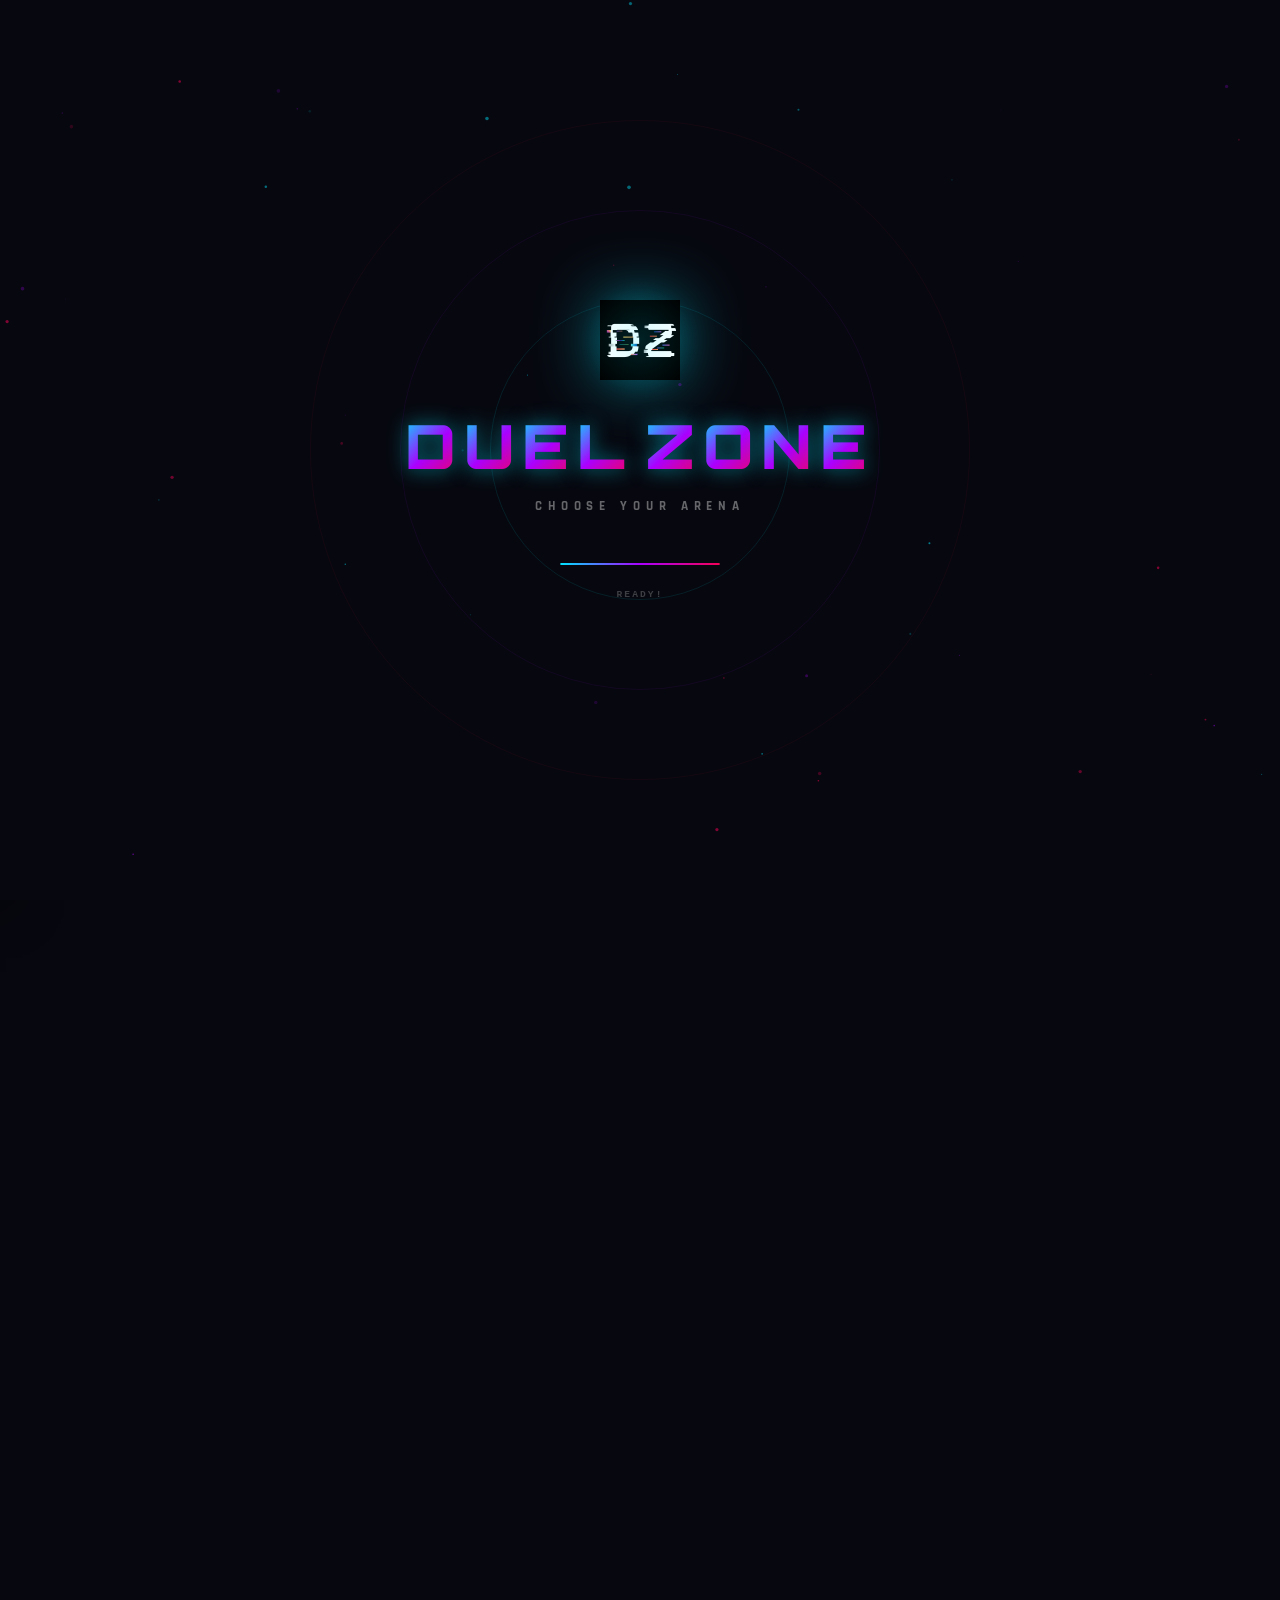
==== commit a8617f29: "Add files via upload" ====
--- a/index.html
+++ b/index.html
@@ -29,22 +29,43 @@
 </head>
 <body>
 
-  <!-- ── Early route guard: if URL is /chess, /ludo etc hide hub instantly
-       so the hub never flashes before the game screen appears ── -->
+  <!-- ── Early route guard ─────────────────────────────────────
+       Reads ?game= param (set by 404.html) OR pathname slug
+       Hides hub IMMEDIATELY before any other script runs
+  ──────────────────────────────────────────────────────────── -->
   <script>
   (function(){
-    var slug = window.location.pathname.replace(/^\/+/,'').replace(/\/+$/,'');
     var KNOWN = ['tic-tac-toe','connect-four','rock-paper-scissors','tap-battle',
       'hand-cricket','2048-duel','air-hockey','password-breaker','memory-flip',
       'connect-dots','chess','battleship','checkers','darts','ping-pong','tetris',
       'reaction-duel','ludo','sudoku','carrom','minesweeper','bomberman',
       'space-dodge','star-catcher','tanks','territory','draw-and-guess'];
-    if (slug && KNOWN.indexOf(slug) !== -1) {
-      // Hide hub immediately — before any other script runs
-      document.documentElement.style.setProperty('--dz-early-hide','1');
+
+    var slug = null;
+
+    // Priority 1: ?game= query param (set by 404.html redirect — most reliable)
+    try {
+      var qp = new URLSearchParams(window.location.search);
+      var gp = qp.get('game');
+      if (gp && KNOWN.indexOf(gp) !== -1) slug = gp;
+    } catch(e) {}
+
+    // Priority 2: pathname (works on duelzone.online/chess directly)
+    if (!slug) {
+      var parts = window.location.pathname.split('/').filter(Boolean);
+      for (var i = parts.length - 1; i >= 0; i--) {
+        if (KNOWN.indexOf(parts[i]) !== -1) { slug = parts[i]; break; }
+      }
+    }
+
+    if (slug) {
+      window.__dz_startup_slug = slug;
+      // Hide hub RIGHT NOW — inline, synchronous, no waiting
+      document.documentElement.style.cssText += ';--dz-routing:1';
+      // Also hide on DOMContentLoaded (double safety)
       document.addEventListener('DOMContentLoaded', function(){
         var hub = document.getElementById('screen-hub');
-        if (hub) hub.classList.add('hidden');
+        if (hub) { hub.classList.add('hidden'); hub.style.setProperty('display','none','important'); }
       });
     }
   })();
@@ -2775,16 +2796,16 @@
         <div id="mfd-grid"></div>
 
         <!-- Game over overlay -->
-        <div id="mfd-result" class="hidden">
-          <div id="mfd-result-inner">
-            <div id="mfd-result-icon"></div>
-            <div id="mfd-result-title"></div>
-            <div id="mfd-result-scores"></div>
-            <div id="mfd-result-btns">
-              <button id="mfd-play-again" class="ghp-result-btn-primary" style="--rb-color:#c084fc;">▶ Play Again</button>
-              <button id="mfd-result-setup" class="ghp-result-btn-secondary">⚙ Setup</button>
-              <button id="mfd-result-hub" class="ghp-result-btn-secondary">⬅ Hub</button>
-              <button class="ghp-result-btn-share" onclick="DZShare.openModal()">📤 Share</button>
+        <div id="mfd-result" class="dz-result-overlay hidden" style="--dz-res-color:#c084fc">
+          <div class="dz-result-card">
+            <div class="dz-result-trophy" id="mfd-result-icon">🏆</div>
+            <div class="dz-result-title" id="mfd-result-title"></div>
+            <div class="dz-result-sub" id="mfd-result-scores"></div>
+            <button id="mfd-play-again" class="dz-result-play-again">↺ Play Again</button>
+            <div class="dz-result-row">
+              <button id="mfd-result-setup" class="dz-result-btn-sec">⚙ Setup</button>
+              <button id="mfd-result-hub" class="dz-result-btn-sec">← Hub</button>
+              <button class="dz-result-btn-share" onclick="DZShare.openModal()">📤 Share</button>
             </div>
           </div>
         </div>
@@ -2904,16 +2925,16 @@
         </div>
 
         <!-- Game over overlay -->
-        <div id="cdd-result" class="hidden">
-          <div id="cdd-result-inner">
-            <div id="cdd-result-icon"></div>
-            <div id="cdd-result-title"></div>
-            <div id="cdd-result-scores"></div>
-            <div id="cdd-result-btns">
-              <button id="cdd-play-again" class="ghp-result-btn-primary" style="--rb-color:#ff9100;">▶ Play Again</button>
-              <button id="cdd-result-setup" class="ghp-result-btn-secondary">⚙ Setup</button>
-              <button id="cdd-result-hub" class="ghp-result-btn-secondary">⬅ Hub</button>
-              <button class="ghp-result-btn-share" onclick="DZShare.openModal()">📤 Share</button>
+        <div id="cdd-result" class="dz-result-overlay hidden" style="--dz-res-color:#ff9100">
+          <div class="dz-result-card">
+            <div class="dz-result-trophy" id="cdd-result-icon">🏆</div>
+            <div class="dz-result-title" id="cdd-result-title"></div>
+            <div class="dz-result-sub" id="cdd-result-scores"></div>
+            <button id="cdd-play-again" class="dz-result-play-again">↺ Play Again</button>
+            <div class="dz-result-row">
+              <button id="cdd-result-setup" class="dz-result-btn-sec">⚙ Setup</button>
+              <button id="cdd-result-hub" class="dz-result-btn-sec">← Hub</button>
+              <button class="dz-result-btn-share" onclick="DZShare.openModal()">📤 Share</button>
             </div>
           </div>
         </div>
@@ -3044,16 +3065,16 @@
         </div>
 
         <!-- Game over overlay -->
-        <div id="chess-result" class="hidden chess-result-overlay">
-          <div id="chess-result-inner">
-            <div id="chess-result-icon"></div>
-            <div id="chess-result-title"></div>
-            <div id="chess-result-detail"></div>
-            <div id="chess-result-btns">
-              <button id="chess-play-again" class="ghp-result-btn-primary" style="--rb-color:#f5c518;">▶ Play Again</button>
-              <button id="chess-result-setup" class="ghp-result-btn-secondary">⚙ Setup</button>
-              <button id="chess-result-hub" class="ghp-result-btn-secondary">⬅ Hub</button>
-              <button class="ghp-result-btn-share" onclick="DZShare.openModal()">📤 Share</button>
+        <div id="chess-result" class="dz-result-overlay hidden" style="--dz-res-color:#f5c518">
+          <div class="dz-result-card">
+            <div class="dz-result-trophy" id="chess-result-icon">♟</div>
+            <div class="dz-result-title" id="chess-result-title"></div>
+            <div class="dz-result-sub" id="chess-result-detail"></div>
+            <button id="chess-play-again" class="dz-result-play-again">↺ Play Again</button>
+            <div class="dz-result-row">
+              <button id="chess-result-setup" class="dz-result-btn-sec">⚙ Setup</button>
+              <button id="chess-result-hub" class="dz-result-btn-sec">← Hub</button>
+              <button class="dz-result-btn-share" onclick="DZShare.openModal()">📤 Share</button>
             </div>
           </div>
         </div>
@@ -3205,15 +3226,16 @@
       </div>
 
       <!-- ─── Result Overlay ──────────────────────────────────── -->
-      <div id="bs-result-panel" class="bs-overlay bs-hidden">
-        <div id="bs-result-inner" class="bs-card">
-          <div id="bs-result-title"></div>
-          <div id="bs-result-detail"></div>
-          <div id="bs-result-btns">
-            <button id="bs-play-again-btn" class="bs-btn">↺ Play Again</button>
-            <button id="bs-result-setup-btn" class="bs-btn bs-btn-secondary">⚙ Setup</button>
-            <button id="bs-hub-btn2" class="bs-btn bs-btn-secondary">⬅ Hub</button>
-            <button class="ghp-result-btn-share" onclick="DZShare.openModal()">📤 Share</button>
+      <div id="bs-result-panel" class="dz-result-overlay bs-hidden" style="--dz-res-color:#06b6d4">
+        <div class="dz-result-card">
+          <div class="dz-result-trophy">⚓</div>
+          <div class="dz-result-title" id="bs-result-title"></div>
+          <div class="dz-result-sub" id="bs-result-detail"></div>
+          <button id="bs-play-again-btn" class="dz-result-play-again">↺ Play Again</button>
+          <div class="dz-result-row">
+            <button id="bs-result-setup-btn" class="dz-result-btn-sec">⚙ Setup</button>
+            <button id="bs-hub-btn2" class="dz-result-btn-sec">← Hub</button>
+            <button class="dz-result-btn-share" onclick="DZShare.openModal()">📤 Share</button>
           </div>
         </div>
       </div>
@@ -3271,15 +3293,16 @@
       </div>
 
       <!-- Result Panel -->
-      <div id="ck-result-panel" class="ck-overlay-panel ck-hidden">
-        <div id="ck-result-inner" class="ck-panel-inner">
-          <div id="ck-result-title"></div>
-          <div id="ck-result-detail"></div>
-          <div class="ck-result-btns">
-            <button id="ck-play-again-btn" class="ck-btn">↺ Play Again</button>
-            <button id="ck-result-setup-btn" class="ck-btn ck-btn-secondary">⚙ Setup</button>
-            <button id="ck-hub-btn2" class="ck-btn ck-btn-secondary">⬅ Hub</button>
-            <button class="ghp-result-btn-share" onclick="DZShare.openModal()">📤 Share</button>
+      <div id="ck-result-panel" class="dz-result-overlay ck-hidden" style="--dz-res-color:#e85d04">
+        <div class="dz-result-card">
+          <div class="dz-result-trophy">⚫</div>
+          <div class="dz-result-title" id="ck-result-title"></div>
+          <div class="dz-result-sub" id="ck-result-detail"></div>
+          <button id="ck-play-again-btn" class="dz-result-play-again">↺ Play Again</button>
+          <div class="dz-result-row">
+            <button id="ck-result-setup-btn" class="dz-result-btn-sec">⚙ Setup</button>
+            <button id="ck-hub-btn2" class="dz-result-btn-sec">← Hub</button>
+            <button class="dz-result-btn-share" onclick="DZShare.openModal()">📤 Share</button>
           </div>
         </div>
       </div>
@@ -3465,16 +3488,16 @@
         </div>
         <div id="darts-checkout-hint" class="hidden"></div>
         <div id="darts-score-popup" class="hidden"></div>
-        <div id="darts-result" class="hidden">
-          <div id="darts-result-inner">
-            <div id="darts-result-icon">🎯</div>
-            <div id="darts-result-title"></div>
-            <div id="darts-result-detail"></div>
-            <div id="darts-result-btns">
-              <button id="darts-play-again" class="ghp-result-btn-primary" style="--rb-color:#ff1744;">▶ Play Again</button>
-              <button id="darts-result-setup" class="ghp-result-btn-secondary">⚙ Setup</button>
-              <button id="darts-result-hub" class="ghp-result-btn-secondary">⬅ Hub</button>
-              <button class="ghp-result-btn-share" onclick="DZShare.openModal()">📤 Share</button>
+        <div id="darts-result" class="dz-result-overlay hidden" style="--dz-res-color:#ff1744">
+          <div class="dz-result-card">
+            <div class="dz-result-trophy" id="darts-result-icon">🎯</div>
+            <div class="dz-result-title" id="darts-result-title"></div>
+            <div class="dz-result-sub" id="darts-result-detail"></div>
+            <button id="darts-play-again" class="dz-result-play-again">↺ Play Again</button>
+            <div class="dz-result-row">
+              <button id="darts-result-setup" class="dz-result-btn-sec">⚙ Setup</button>
+              <button id="darts-result-hub" class="dz-result-btn-sec">← Hub</button>
+              <button class="dz-result-btn-share" onclick="DZShare.openModal()">📤 Share</button>
             </div>
           </div>
         </div>
@@ -3659,15 +3682,16 @@
           <div id="tetris-p2-keys" style="font-size:0.65rem;color:rgba(255,255,255,0.25);text-align:center;line-height:1.6;">W=Rotate · A/D=Move<br>S=Down · Q=Drop</div>
         </div>
       </div>
-      <div id="tetris-result" class="hidden" style="position:fixed;inset:0;display:flex;align-items:center;justify-content:center;background:rgba(0,0,0,0.88);z-index:99;">
-        <div style="background:#0d0f1c;border:2px solid #00e5ff;border-radius:16px;padding:40px 48px;text-align:center;max-width:360px;">
-          <div id="tetris-result-title" style="font-size:1.7rem;font-weight:900;color:#fff;font-family:'Orbitron',sans-serif;margin-bottom:8px;"></div>
-          <div id="tetris-result-detail" style="color:rgba(255,255,255,0.6);margin-bottom:24px;"></div>
-          <div style="display:flex;gap:12px;justify-content:center;flex-wrap:wrap;">
-            <button id="tetris-again" class="ghp-result-btn-primary" style="--rb-color:#00e5ff;">▶ Play Again</button>
-            <button id="tetris-result-setup" class="ghp-result-btn-secondary">⚙ Setup</button>
-            <button id="tetris-result-hub" class="ghp-result-btn-secondary">⬅ Hub</button>
-            <button class="ghp-result-btn-share" onclick="DZShare.openModal()">📤 Share</button>
+      <div id="tetris-result" class="dz-result-overlay hidden" style="--dz-res-color:#00e5ff;z-index:99;">
+        <div class="dz-result-card">
+          <div class="dz-result-trophy">🧱</div>
+          <div class="dz-result-title" id="tetris-result-title"></div>
+          <div class="dz-result-sub" id="tetris-result-detail"></div>
+          <button id="tetris-again" class="dz-result-play-again">↺ Play Again</button>
+          <div class="dz-result-row">
+            <button id="tetris-result-setup" class="dz-result-btn-sec">⚙ Setup</button>
+            <button id="tetris-result-hub" class="dz-result-btn-sec">← Hub</button>
+            <button class="dz-result-btn-share" onclick="DZShare.openModal()">📤 Share</button>
           </div>
         </div>
       </div>
@@ -3751,15 +3775,16 @@
       </div>
       <div style="margin-top:8px;font-size:0.7rem;color:rgba(255,255,255,0.25);">P1: Spacebar · P2: Enter</div>
 
-      <div id="rd-result" class="hidden" style="position:fixed;inset:0;display:flex;align-items:center;justify-content:center;background:rgba(0,0,0,0.88);z-index:99;">
-        <div style="background:#0d0f1c;border:2px solid #aa00ff;border-radius:16px;padding:40px 48px;text-align:center;max-width:360px;">
-          <div id="rd-result-title" style="font-size:1.7rem;font-weight:900;color:#fff;font-family:'Orbitron',sans-serif;margin-bottom:8px;"></div>
-          <div id="rd-result-detail" style="color:rgba(255,255,255,0.6);margin-bottom:24px;"></div>
-          <div style="display:flex;gap:12px;justify-content:center;flex-wrap:wrap;">
-            <button id="rd-again" class="ghp-result-btn-primary" style="--rb-color:#aa00ff;">▶ Play Again</button>
-            <button id="rd-result-setup" class="ghp-result-btn-secondary">⚙ Setup</button>
-            <button id="rd-result-hub" class="ghp-result-btn-secondary">⬅ Hub</button>
-            <button class="ghp-result-btn-share" onclick="DZShare.openModal()">📤 Share</button>
+      <div id="rd-result" class="dz-result-overlay hidden" style="--dz-res-color:#aa00ff;z-index:99;">
+        <div class="dz-result-card">
+          <div class="dz-result-trophy">⚡</div>
+          <div class="dz-result-title" id="rd-result-title"></div>
+          <div class="dz-result-sub" id="rd-result-detail"></div>
+          <button id="rd-again" class="dz-result-play-again">↺ Play Again</button>
+          <div class="dz-result-row">
+            <button id="rd-result-setup" class="dz-result-btn-sec">⚙ Setup</button>
+            <button id="rd-result-hub" class="dz-result-btn-sec">← Hub</button>
+            <button class="dz-result-btn-share" onclick="DZShare.openModal()">📤 Share</button>
           </div>
         </div>
       </div>
@@ -3942,17 +3967,16 @@
       <div id="ludo-app" style="flex:1;min-height:0;width:100%;max-width:480px;display:flex;flex-direction:column;align-items:center;overflow-y:auto;padding:54px 10px 16px;box-sizing:border-box;"></div>
 
       <!-- Result overlay -->
-      <div id="ludo-result" class="hidden" style="position:fixed;inset:0;display:flex;align-items:center;justify-content:center;background:rgba(0,0,0,0.88);backdrop-filter:blur(8px);z-index:99;animation:ldResIn 0.35s cubic-bezier(.34,1.56,.64,1);">
-        <div style="background:linear-gradient(160deg,#0e1020,#1a0a10);border:2px solid rgba(255,23,68,0.5);border-radius:20px;padding:32px 36px;text-align:center;max-width:300px;width:90%;box-shadow:0 0 60px rgba(255,23,68,0.2);">
-          <div id="ludo-result-emoji" style="font-size:3rem;margin-bottom:10px;filter:drop-shadow(0 0 16px rgba(255,23,68,0.6));">🏆</div>
-          <div id="ludo-result-title" style="font-size:1.45rem;font-weight:900;color:#fff;font-family:'Orbitron',sans-serif;margin-bottom:8px;letter-spacing:0.06em;"></div>
-          <div id="ludo-result-detail" style="color:rgba(255,200,200,0.65);margin-bottom:26px;font-size:0.82rem;font-family:'DM Mono',monospace;line-height:1.5;"></div>
-          <div style="display:flex;gap:12px;justify-content:center;flex-wrap:wrap;">
-            <button id="ludo-again" class="ghp-result-btn-primary" style="--rb-color:#ff1744;">▶ Play Again</button>
-            <button id="ludo-result-setup" class="ghp-result-btn-secondary">⚙ Setup</button>
-            <button id="ludo-result-hub" class="ghp-result-btn-secondary">⬅ Hub</button>
-            <button class="ghp-result-btn-share" onclick="DZShare.openModal()">📤 Share</button>
-            <button class="ghp-result-btn-share" onclick="DZShare.openModal()">📤 Share</button>
+      <div id="ludo-result" class="dz-result-overlay hidden" style="--dz-res-color:#ff1744;z-index:99;">
+        <div class="dz-result-card">
+          <div class="dz-result-trophy" id="ludo-result-emoji">🏆</div>
+          <div class="dz-result-title" id="ludo-result-title"></div>
+          <div class="dz-result-sub" id="ludo-result-detail"></div>
+          <button id="ludo-again" class="dz-result-play-again">↺ Play Again</button>
+          <div class="dz-result-row">
+            <button id="ludo-result-setup" class="dz-result-btn-sec">⚙ Setup</button>
+            <button id="ludo-result-hub" class="dz-result-btn-sec">← Hub</button>
+            <button class="dz-result-btn-share" onclick="DZShare.openModal()">📤 Share</button>
           </div>
         </div>
       </div>
@@ -4043,16 +4067,16 @@
       <!-- Canvas -->
       <div id="carrom-canvas-wrap" style="width:100%;max-width:480px;flex:1;display:flex;align-items:center;justify-content:center;padding:4px;box-sizing:border-box;"></div>
       <!-- Result overlay -->
-      <div id="carrom-result" class="hidden" style="position:fixed;inset:0;display:flex;align-items:center;justify-content:center;background:rgba(0,0,0,0.88);backdrop-filter:blur(8px);z-index:99;">
-        <div style="background:#0d0f1c;border:2px solid #ff9100;border-radius:16px;padding:40px 48px;text-align:center;max-width:340px;width:90%;">
-          <div id="carrom-result-emoji" style="font-size:3rem;margin-bottom:10px;">🏆</div>
-          <div id="carrom-result-title" style="font-family:'Orbitron',sans-serif;font-size:1.4rem;font-weight:900;color:#fff;margin-bottom:8px;letter-spacing:0.06em;"></div>
-          <div id="carrom-result-detail" style="color:rgba(255,255,255,0.6);font-family:'DM Mono',monospace;font-size:0.8rem;margin-bottom:28px;"></div>
-          <div style="display:flex;gap:12px;justify-content:center;flex-wrap:wrap;">
-            <button id="carrom-again" class="ghp-result-btn-primary" style="--rb-color:#ff9100;">▶ Play Again</button>
-            <button id="carrom-result-setup" class="ghp-result-btn-secondary">⚙ Setup</button>
-            <button id="carrom-result-hub" class="ghp-result-btn-secondary">⬅ Hub</button>
-            <button class="ghp-result-btn-share" onclick="DZShare.openModal()">📤 Share</button>
+      <div id="carrom-result" class="dz-result-overlay hidden" style="--dz-res-color:#ff9100;z-index:99;">
+        <div class="dz-result-card">
+          <div class="dz-result-trophy" id="carrom-result-emoji">🪙</div>
+          <div class="dz-result-title" id="carrom-result-title"></div>
+          <div class="dz-result-sub" id="carrom-result-detail"></div>
+          <button id="carrom-again" class="dz-result-play-again">↺ Play Again</button>
+          <div class="dz-result-row">
+            <button id="carrom-result-setup" class="dz-result-btn-sec">⚙ Setup</button>
+            <button id="carrom-result-hub" class="dz-result-btn-sec">← Hub</button>
+            <button class="dz-result-btn-share" onclick="DZShare.openModal()">📤 Share</button>
           </div>
         </div>
       </div>
@@ -4126,16 +4150,16 @@
       </div>
       <div id="sdk-app" style="width:100%;max-width:460px;padding:0 10px 24px;box-sizing:border-box;"></div>
       <!-- Result overlay -->
-      <div id="sdk-result" class="hidden" style="position:fixed;inset:0;display:flex;align-items:center;justify-content:center;background:rgba(0,0,0,0.88);backdrop-filter:blur(8px);z-index:99;">
-        <div style="background:#0d0f1c;border:2px solid #6c63ff;border-radius:16px;padding:40px 48px;text-align:center;max-width:340px;width:90%;">
-          <div id="sdk-result-emoji" style="font-size:3rem;margin-bottom:10px;">🏆</div>
-          <div id="sdk-result-title" style="font-family:'Orbitron',sans-serif;font-size:1.4rem;font-weight:900;color:#fff;margin-bottom:8px;letter-spacing:0.06em;"></div>
-          <div id="sdk-result-detail" style="color:rgba(255,255,255,0.6);font-family:'DM Mono',monospace;font-size:0.8rem;margin-bottom:28px;line-height:1.6;"></div>
-          <div style="display:flex;gap:12px;justify-content:center;flex-wrap:wrap;">
-            <button id="sdk-again" class="ghp-result-btn-primary" style="--rb-color:#6c63ff;">▶ Play Again</button>
-            <button id="sdk-result-setup" class="ghp-result-btn-secondary">⚙ Setup</button>
-            <button id="sdk-result-hub" class="ghp-result-btn-secondary">⬅ Hub</button>
-            <button class="ghp-result-btn-share" onclick="DZShare.openModal()">📤 Share</button>
+      <div id="sdk-result" class="dz-result-overlay hidden" style="--dz-res-color:#6c63ff;z-index:99;">
+        <div class="dz-result-card">
+          <div class="dz-result-trophy" id="sdk-result-emoji">🔢</div>
+          <div class="dz-result-title" id="sdk-result-title"></div>
+          <div class="dz-result-sub" id="sdk-result-detail"></div>
+          <button id="sdk-again" class="dz-result-play-again">↺ Play Again</button>
+          <div class="dz-result-row">
+            <button id="sdk-result-setup" class="dz-result-btn-sec">⚙ Setup</button>
+            <button id="sdk-result-hub" class="dz-result-btn-sec">← Hub</button>
+            <button class="dz-result-btn-share" onclick="DZShare.openModal()">📤 Share</button>
           </div>
         </div>
       </div>
@@ -4256,19 +4280,22 @@
 };
 
 window.dzNavShowHome = function() {
-  window.dzCloseMenu();
-  window.dzClosePanels();
-  // Remove dz-in-game BEFORE showing hub
+  // Delegate to the full dzNavShowHome in script.js which handles
+  // stopping games, cleaning up panels, and URL reset properly
+  if (typeof dzNavShowHome === 'function') {
+    dzNavShowHome();
+    return;
+  }
+  // Fallback if script.js not loaded yet
+  window.dzCloseMenu && window.dzCloseMenu();
   document.body.classList.remove('dz-in-game');
-  // Hide the floating game menu button (clear inline style set by dzShowGameMenuBtn)
-  var igBtn = document.getElementById('dz-ig-menu-btn');
-  if (igBtn) igBtn.style.removeProperty('display');
   window._dzCurrentGame = null;
-  window.dzShowScreen('screen-hub');
-  // highlight home button
-  document.querySelectorAll('.dropdown-item').forEach(function(el){ el.classList.remove('active'); });
-  var h = document.getElementById('dd-home-btn');
-  if (h) h.classList.add('active');
+  var hub = document.getElementById('screen-hub');
+  if (hub) {
+    document.querySelectorAll('[id^="screen-"]').forEach(function(s){ s.classList.add('hidden'); });
+    hub.classList.remove('hidden');
+  }
+  try { history.pushState({}, '', '/'); } catch(e) {}
 };
 
 /* ── Side panels ── */
@@ -4455,6 +4482,33 @@
   setTimeout(function(){
     window.dzShowScreen('screen-' + screenId);
     window.dzHideLoading();
+    // ── Update URL directly — no router dependency ──
+    var SCREEN_TO_SLUG = {
+      ttt:'tic-tac-toe', c4:'connect-four', rps:'rock-paper-scissors',
+      tapbattle:'tap-battle', cricket:'hand-cricket', duel2048:'2048-duel',
+      airhockey:'air-hockey', passbreach:'password-breaker',
+      memoryflip:'memory-flip', connectdots:'connect-dots', chess:'chess',
+      battleship:'battleship', checkers:'checkers', darts:'darts',
+      pingpong:'ping-pong', tetris:'tetris', reaction:'reaction-duel',
+      ludo:'ludo', sudoku:'sudoku', carrom:'carrom',
+      minesweeper:'minesweeper', bomberman:'bomberman',
+      spacedodge:'space-dodge', starcatcher:'star-catcher',
+      tanks:'tanks', territory:'territory', drawguess:'draw-and-guess'
+    };
+    var slug = SCREEN_TO_SLUG[screenId];
+    if (slug) {
+      try {
+        // Auto-detect base: everything in pathname that isn't a game slug
+        var parts  = window.location.pathname.split('/').filter(Boolean);
+        var base   = '/';
+        for (var i = 0; i < parts.length; i++) {
+          if (!SCREEN_TO_SLUG[parts[i]]) base += parts[i] + '/';
+        }
+        var newUrl = base + slug;
+        history.pushState({ screenId: screenId }, '', newUrl);
+        document.title = gameName + ' \u2014 DuelZone';
+      } catch(e) {}
+    }
   }, 900 + Math.random() * 400);
 }
 
@@ -4593,28 +4647,34 @@
   // Helper: wire a button once
   function wire(id, fn) {
     var el = document.getElementById(id);
-    if (el && !el.__dz_result_wired) { el.__dz_result_wired = true; el.addEventListener('click', fn); }
+    if (el) { el.addEventListener('click', fn); }
   }
   // Hub helper
   function goHub() { window.dzNavShowHome && window.dzNavShowHome(); }
   // Setup helpers per game
-  function setupTTT()      { var b=document.getElementById('ttt-back-to-home');    if(b)b.click(); }
-  function setupRPS()      { var b=document.getElementById('rps-back-to-home');    if(b)b.click(); }
-  function setupTap()      { var b=document.getElementById('tap-back-to-home');    if(b)b.click(); }
-  function setup2048()     { var b=document.getElementById('d2048-back-to-home');  if(b)b.click(); }
-  function setupC4()       { var b=document.getElementById('c4-back-to-home');     if(b)b.click(); }
-  function setupCricket()  { var s=document.getElementById('cricket-setup'),p=document.getElementById('cricket-play'),r=document.getElementById('cricket-result'); if(s)s.classList.remove('hidden'); if(p)p.classList.add('hidden'); if(r)r.classList.add('hidden'); }
-  function setupPB()       { var h=document.getElementById('pb-home'),p=document.getElementById('pb-play-panel'); if(h){h.classList.remove('hidden');h.style.removeProperty('display');} if(p)p.classList.add('hidden'); }
-  function setupChess()    { var b=document.getElementById('chess-back-hub-play'); if(b)b.click(); }
-  function setupBS()       { var m=document.getElementById('bs-mode-panel'); if(m)m.classList.remove('bs-hidden'); }
-  function setupCK()       { var m=document.getElementById('ck-mode-panel'); if(m)m.classList.remove('ck-hidden'); }
-  function setupDarts()    { var b=document.getElementById('darts-back-setup');    if(b)b.click(); }
-  function setupPP()       { var b=document.getElementById('pp-setup-btn');        if(b)b.click(); }
-  function setupTetris()   { var h=document.getElementById('tetris-home'),p=document.getElementById('tetris-play'),r=document.getElementById('tetris-result'); if(p){p.classList.add('hidden');p.style.setProperty('display','none','important');} if(r)r.classList.add('hidden'); if(h){h.classList.remove('hidden');h.style.removeProperty('display');} if(window.tetrisStop)try{tetrisStop();}catch(e){} }
-  function setupReaction() { var h=document.getElementById('rd-home'),p=document.getElementById('rd-play'),r=document.getElementById('rd-result'); if(p){p.classList.add('hidden');p.style.setProperty('display','none','important');} if(r)r.classList.add('hidden'); if(h){h.classList.remove('hidden');h.style.removeProperty('display');} if(window.rdStop)try{rdStop();}catch(e){} }
-  function setupLudo()     { var b=document.getElementById('ludo-back-play'); if(b)b.click(); var r=document.getElementById('ludo-result'); if(r)r.classList.add('hidden'); }
-  function setupCarrom()   { var h=document.getElementById('carrom-home'),p=document.getElementById('carrom-play'),r=document.getElementById('carrom-result'); if(p){p.classList.add('hidden');p.style.setProperty('display','none','important');} if(r)r.classList.add('hidden'); if(h){h.classList.remove('hidden');h.style.removeProperty('display');} if(window.carromStop)try{carromStop();}catch(e){} }
-  function setupSudoku()   { var h=document.getElementById('sdk-home'),p=document.getElementById('sdk-play'),r=document.getElementById('sdk-result'); if(p){p.classList.add('hidden');p.style.setProperty('display','none','important');} if(r)r.classList.add('hidden'); if(h){h.classList.remove('hidden');h.style.removeProperty('display');} if(window.sudokuStop)try{sudokuStop();}catch(e){} }
+  function setupTTT()      { _stopForSetup(); var b=document.getElementById('ttt-back-to-home');    if(b)b.click(); }
+  function setupRPS()      { _stopForSetup(); var b=document.getElementById('rps-back-to-home');    if(b)b.click(); }
+  function setupTap()      { _stopForSetup(); var b=document.getElementById('tap-back-to-home');    if(b)b.click(); }
+  function setup2048()     { _stopForSetup(); var b=document.getElementById('d2048-back-to-home');  if(b)b.click(); }
+  function setupC4()       { _stopForSetup(); var b=document.getElementById('c4-back-to-home');     if(b)b.click(); }
+  function setupCricket()  { _stopForSetup(); var s=document.getElementById('cricket-setup'),p=document.getElementById('cricket-play'),r=document.getElementById('cricket-result'); if(s)s.classList.remove('hidden'); if(p)p.classList.add('hidden'); if(r)r.classList.add('hidden'); }
+  function setupPB()       { _stopForSetup(); var h=document.getElementById('pb-home'),p=document.getElementById('pb-play-panel'); if(h){h.classList.remove('hidden');h.style.removeProperty('display');} if(p)p.classList.add('hidden'); }
+  // ── Helper: stop all game loops/audio before showing setup ──
+  function _stopForSetup() {
+    if (typeof window.dzStopAllGames === 'function') window.dzStopAllGames();
+    // Also suspend audio context to kill any lingering sounds
+    if (typeof window.dzSuspendAllAudio === 'function') window.dzSuspendAllAudio();
+  }
+  function setupChess()    { _stopForSetup(); var b=document.getElementById('chess-back-hub-play'); if(b)b.click(); }
+  function setupBS()       { _stopForSetup(); var m=document.getElementById('bs-mode-panel'); if(m)m.classList.remove('bs-hidden'); }
+  function setupCK()       { _stopForSetup(); var m=document.getElementById('ck-mode-panel'); if(m)m.classList.remove('ck-hidden'); }
+  function setupDarts()    { _stopForSetup(); var b=document.getElementById('darts-back-setup'); if(b)b.click(); }
+  function setupPP()       { _stopForSetup(); var b=document.getElementById('pp-setup-btn'); if(b)b.click(); }
+  function setupTetris()   { _stopForSetup(); var h=document.getElementById('tetris-home'),p=document.getElementById('tetris-play'),r=document.getElementById('tetris-result'); if(p){p.classList.add('hidden');p.style.setProperty('display','none','important');} if(r)r.classList.add('hidden'); if(h){h.classList.remove('hidden');h.style.removeProperty('display');} }
+  function setupReaction() { _stopForSetup(); var h=document.getElementById('rd-home'),p=document.getElementById('rd-play'),r=document.getElementById('rd-result'); if(p){p.classList.add('hidden');p.style.setProperty('display','none','important');} if(r)r.classList.add('hidden'); if(h){h.classList.remove('hidden');h.style.removeProperty('display');} }
+  function setupLudo()     { _stopForSetup(); var b=document.getElementById('ludo-back-play'); if(b)b.click(); var r=document.getElementById('ludo-result'); if(r)r.classList.add('hidden'); }
+  function setupCarrom()   { _stopForSetup(); var h=document.getElementById('carrom-home'),p=document.getElementById('carrom-play'),r=document.getElementById('carrom-result'); if(p){p.classList.add('hidden');p.style.setProperty('display','none','important');} if(r)r.classList.add('hidden'); if(h){h.classList.remove('hidden');h.style.removeProperty('display');} }
+  function setupSudoku()   { _stopForSetup(); var h=document.getElementById('sdk-home'),p=document.getElementById('sdk-play'),r=document.getElementById('sdk-result'); if(p){p.classList.add('hidden');p.style.setProperty('display','none','important');} if(r)r.classList.add('hidden'); if(h){h.classList.remove('hidden');h.style.removeProperty('display');} }
 
   // ── TTT ──
   wire('ttt-result-setup', setupTTT);
@@ -4693,11 +4753,27 @@
   // ── Sudoku (play-again + hub wired by sudoku.js; setup only here) ──
   wire('sdk-result-setup', setupSudoku);
 
-  // ── MFD (hub wired in script.js with cleanup; setup only here) ──
+  // ── MFD ──
   wire('mfd-result-setup', function(){ var b=document.getElementById('mfd-back-to-home'); if(b)b.click(); });
-
-  // ── CDD (hub wired in script.js via GameLoader; setup only here) ──
+  wire('mfd-result-hub',   goHub);
+  wire('mfd-play-again',   function(){ var r=document.getElementById('mfd-result'); if(r)r.classList.add('hidden'); var b=document.getElementById('mfd-back-to-home'); if(b)b.click(); });
+
+  // ── CDD ──
   wire('cdd-result-setup', function(){ var b=document.getElementById('cdd-back-to-home'); if(b)b.click(); });
+  wire('cdd-result-hub',   goHub);
+  wire('cdd-play-again',   function(){ var r=document.getElementById('cdd-result'); if(r)r.classList.add('hidden'); var b=document.getElementById('cdd-back-to-home'); if(b)b.click(); });
+
+  // ── Tetris (hub + play-again) ──
+  wire('tetris-result-hub', goHub);
+  wire('tetris-again',      function(){ var r=document.getElementById('tetris-result'); if(r)r.classList.add('hidden'); setupTetris(); });
+
+  // ── Reaction Duel (hub + play-again) ──
+  wire('rd-result-hub', goHub);
+  wire('rd-again',      function(){ var r=document.getElementById('rd-result'); if(r)r.classList.add('hidden'); setupReaction(); });
+
+  // ── Sudoku (hub + play-again) ──
+  wire('sdk-result-hub', goHub);
+  wire('sdk-again',      function(){ var r=document.getElementById('sdk-result'); if(r)r.classList.add('hidden'); setupSudoku(); });
 }
 
 function _init() {
@@ -5203,38 +5279,43 @@
   <!-- ══════════════════════════════════════════════
        SHARE MODAL
   ══════════════════════════════════════════════ -->
-  <div id="dz-share-backdrop" class="dz-share-backdrop"></div>
+  <div id="dz-share-backdrop" class="dz-share-backdrop" onclick="DZShare.closeModal()"></div>
   <div id="dz-share-modal" class="dz-share-modal" role="dialog" aria-modal="true" aria-label="Share result">
     <div class="dz-share-header">
       <span class="dz-share-title">📤 Share Your Result</span>
-      <button id="dz-share-close" class="dz-share-close" aria-label="Close">✕</button>
-    </div>
-    <div class="dz-share-preview-wrap">
-      <div id="dz-share-preview" class="dz-share-preview">
-        <div class="dz-share-spinner"></div>
-      </div>
-      <p class="dz-share-hint">Save the image above, then share it anywhere!</p>
-    </div>
-    <div class="dz-share-actions">
-      <button id="dz-share-save-btn" class="dz-share-btn dz-share-btn--save">
-        📥 Save Image
-      </button>
-      <button id="dz-share-native-btn" class="dz-share-btn dz-share-btn--native">
-        📱 Share…
-      </button>
-      <button id="dz-share-wa-btn" class="dz-share-btn dz-share-btn--wa">
-        <svg viewBox="0 0 24 24" fill="currentColor" width="18" height="18"><path d="M17.472 14.382c-.297-.149-1.758-.867-2.03-.967-.273-.099-.471-.148-.67.15-.197.297-.767.966-.94 1.164-.173.199-.347.223-.644.075-.297-.15-1.255-.463-2.39-1.475-.883-.788-1.48-1.761-1.653-2.059-.173-.297-.018-.458.13-.606.134-.133.298-.347.446-.52.149-.174.198-.298.298-.497.099-.198.05-.371-.025-.52-.075-.149-.669-1.612-.916-2.207-.242-.579-.487-.5-.669-.51-.173-.008-.371-.01-.57-.01-.198 0-.52.074-.792.372-.272.297-1.04 1.016-1.04 2.479 0 1.462 1.065 2.875 1.213 3.074.149.198 2.096 3.2 5.077 4.487.709.306 1.262.489 1.694.625.712.227 1.36.195 1.871.118.571-.085 1.758-.719 2.006-1.413.248-.694.248-1.289.173-1.413-.074-.124-.272-.198-.57-.347z"/><path d="M12.05 2C6.495 2 2 6.495 2 12.05c0 1.97.554 3.81 1.516 5.374L2 22l4.709-1.489A10.008 10.008 0 0012.05 22C17.605 22 22 17.505 22 11.95 22 6.395 17.605 2 12.05 2zm0 18.17a8.12 8.12 0 01-4.382-1.27l-.314-.186-3.26 1.031 1.05-3.17-.204-.325A8.13 8.13 0 013.88 11.95c0-4.51 3.66-8.17 8.17-8.17s8.17 3.66 8.17 8.17-3.66 8.22-8.17 8.22z"/></svg>
-        WhatsApp
-      </button>
-      <button id="dz-share-tw-btn" class="dz-share-btn dz-share-btn--tw">
-        <svg viewBox="0 0 24 24" fill="currentColor" width="18" height="18"><path d="M18.244 2.25h3.308l-7.227 8.26 8.502 11.24H16.17l-5.214-6.817L4.99 21.75H1.68l7.73-8.835L1.254 2.25H8.08l4.713 6.231zm-1.161 17.52h1.833L7.084 4.126H5.117z"/></svg>
-        Twitter / X
-      </button>
-      <button id="dz-share-copy-btn" class="dz-share-btn dz-share-btn--copy">
-        🔗 Copy Link
-      </button>
+      <button id="dz-share-close" class="dz-share-close" aria-label="Close" onclick="DZShare.closeModal()">✕</button>
+    </div>
+    <div class="dz-share-modal-scroll">
+      <div class="dz-share-name-wrap">
+        <label class="dz-share-name-label" for="dz-share-name">Your name (shows on the card)</label>
+        <input id="dz-share-name" class="dz-share-name-input" type="text"
+               maxlength="18" placeholder="e.g. Rahul" autocomplete="off" spellcheck="false" />
+      </div>
+      <div class="dz-share-preview-wrap">
+        <div id="dz-share-preview" class="dz-share-preview">
+          <div class="dz-share-spinner"></div>
+        </div>
+        <p id="dz-share-status" class="dz-share-status" style="display:none">⏳ Generating your card… (may take a few moments)</p>
+      <p class="dz-share-hint">💡 Type your name → Save image → Share anywhere</p>
+      </div>
+      <div class="dz-share-actions">
+        <button id="dz-share-save-btn" class="dz-share-btn dz-share-btn--save" onclick="DZShare._saveImg()">📥 Save Image</button>
+        <button id="dz-share-wa-btn" class="dz-share-btn dz-share-btn--wa" onclick="DZShare._wa()">
+          <svg viewBox="0 0 24 24" fill="currentColor" width="16" height="16"><path d="M17.472 14.382c-.297-.149-1.758-.867-2.03-.967-.273-.099-.471-.148-.67.15-.197.297-.767.966-.94 1.164-.173.199-.347.223-.644.075-.297-.15-1.255-.463-2.39-1.475-.883-.788-1.48-1.761-1.653-2.059-.173-.297-.018-.458.13-.606.134-.133.298-.347.446-.52.149-.174.198-.298.298-.497.099-.198.05-.371-.025-.52-.075-.149-.669-1.612-.916-2.207-.242-.579-.487-.5-.669-.51-.173-.008-.371-.01-.57-.01-.198 0-.52.074-.792.372-.272.297-1.04 1.016-1.04 2.479 0 1.462 1.065 2.875 1.213 3.074.149.198 2.096 3.2 5.077 4.487.709.306 1.262.489 1.694.625.712.227 1.36.195 1.871.118.571-.085 1.758-.719 2.006-1.413.248-.694.248-1.289.173-1.413-.074-.124-.272-.198-.57-.347z"/><path d="M12.05 2C6.495 2 2 6.495 2 12.05c0 1.97.554 3.81 1.516 5.374L2 22l4.709-1.489A10.008 10.008 0 0012.05 22C17.605 22 22 17.505 22 11.95 22 6.395 17.605 2 12.05 2zm0 18.17a8.12 8.12 0 01-4.382-1.27l-.314-.186-3.26 1.031 1.05-3.17-.204-.325A8.13 8.13 0 013.88 11.95c0-4.51 3.66-8.17 8.17-8.17s8.17 3.66 8.17 8.17-3.66 8.22-8.17 8.22z"/></svg>
+          WhatsApp
+        </button>
+        <button id="dz-share-ig-btn" class="dz-share-btn dz-share-btn--ig" onclick="DZShare._ig()">📸 Share / IG</button>
+        <button id="dz-share-copy-btn" class="dz-share-btn dz-share-btn--copy" onclick="DZShare._copy()">🔗 Copy Link</button>
+      </div>
+      <div id="dz-share-ig-wrap" class="dz-share-ig-wrap" style="display:none">
+        <div class="dz-share-ig-label">📋 Caption — copy &amp; paste to Instagram:</div>
+        <div id="dz-share-ig-caption" class="dz-share-ig-caption"></div>
+        <button id="dz-share-ig-copy" class="dz-share-ig-copy-btn" onclick="DZShare._copyCaption()">📋 Copy Caption</button>
+      </div>
     </div>
   </div>
 
+  <!-- DZShare loads last so all modal HTML exists in DOM -->
+  <script src="dzshare.js"></script>
 </body>
 </html>
--- a/style.css
+++ b/style.css
@@ -17058,190 +17058,249 @@
 
 
 /* ═══════════════════════════════════════════════════════════════
-   DZ SHARE MODAL STYLES
+   DZ SHARE MODAL STYLES — bulletproof version
    ═══════════════════════════════════════════════════════════════ */
 
-/* ── Share button on result screens ── */
-.ghp-result-btn-share {
-  display: inline-flex;
-  align-items: center;
-  justify-content: center;
-  gap: 6px;
-  padding: 10px 20px;
-  border-radius: 10px;
-  font-family: 'Rajdhani', sans-serif;
-  font-weight: 700;
-  font-size: 0.95rem;
-  letter-spacing: 0.06em;
-  cursor: pointer;
-  border: 1.5px solid rgba(0,229,255,0.5);
-  background: rgba(0,229,255,0.10);
-  color: #00e5ff;
-  transition: background 0.18s, border-color 0.18s, transform 0.12s;
-  -webkit-tap-highlight-color: transparent;
-}
-.ghp-result-btn-share:hover,
-.ghp-result-btn-share:active {
-  background: rgba(0,229,255,0.20);
-  border-color: #00e5ff;
-  transform: translateY(-1px);
+/* Share button on result screens */
+.ghp-result-btn-share,.dz-result-btn-share {
+  display:inline-flex;align-items:center;justify-content:center;gap:6px;
+  padding:11px 18px;border-radius:12px;
+  font-family:'Rajdhani',sans-serif;font-weight:700;font-size:0.92rem;
+  letter-spacing:0.05em;cursor:pointer;
+  border:1.5px solid rgba(0,229,255,0.5);
+  background:rgba(0,229,255,0.10);color:#00e5ff;
+  transition:background 0.18s,border-color 0.18s,transform 0.12s;
+  -webkit-tap-highlight-color:transparent;
+  touch-action:manipulation;
+  pointer-events:auto !important;
+  position:relative;z-index:1;
+}
+.ghp-result-btn-share:hover,.dz-result-btn-share:hover {
+  background:rgba(0,229,255,0.20);border-color:#00e5ff;transform:translateY(-1px);
 }
 .pb-btn-share {
-  background: rgba(0,255,136,0.08) !important;
-  border-color: rgba(0,255,136,0.5) !important;
-  color: #00ff88 !important;
-}
-.pb-btn-share:hover { background: rgba(0,255,136,0.18) !important; }
+  background:rgba(0,255,136,0.08)!important;border-color:rgba(0,255,136,0.5)!important;color:#00ff88!important;
+}
 .pp-ov-sharebtn {
-  display: block; width:100%; max-width:220px; margin:6px auto 0;
-  padding:10px 0; border-radius:8px;
-  font-family:'Orbitron',sans-serif; font-size:0.8rem; font-weight:700;
-  letter-spacing:0.08em; cursor:pointer;
-  border:1.5px solid rgba(0,229,255,0.5);
-  background:rgba(0,229,255,0.08); color:#00e5ff;
-  transition:background 0.18s;
-}
-.pp-ov-sharebtn:hover { background:rgba(0,229,255,0.20); }
-
-/* ── Backdrop ── */
+  display:block;width:100%;max-width:220px;margin:6px auto 0;
+  padding:10px 0;border-radius:8px;
+  font-family:'Orbitron',sans-serif;font-size:0.8rem;font-weight:700;letter-spacing:0.08em;
+  cursor:pointer;border:1.5px solid rgba(0,229,255,0.5);
+  background:rgba(0,229,255,0.08);color:#00e5ff;
+  touch-action:manipulation;pointer-events:auto !important;
+}
+
+/* Backdrop */
 .dz-share-backdrop {
-  position: fixed;
-  inset: 0;
-  background: rgba(0,0,0,0.82);
-  backdrop-filter: blur(6px);
-  -webkit-backdrop-filter: blur(6px);
-  z-index: 100000;
-  opacity: 0;
-  visibility: hidden;
-  pointer-events: none;
-  transition: opacity 0.25s ease, visibility 0.25s;
-}
-.dz-share-backdrop.active {
-  opacity: 1;
-  visibility: visible;
-  pointer-events: auto;
-}
-
-/* ── Modal panel ── */
+  position:fixed;inset:0;
+  background:rgba(0,0,0,0.82);
+  backdrop-filter:blur(6px);-webkit-backdrop-filter:blur(6px);
+  z-index:100000;
+  opacity:0;visibility:hidden;pointer-events:none;
+  transition:opacity 0.22s ease,visibility 0.22s;
+}
+.dz-share-backdrop.active {opacity:1;visibility:visible;pointer-events:auto;}
+
+/* Modal */
 .dz-share-modal {
-  position: fixed;
-  left: 50%;
-  top: 50%;
-  transform: translate(-50%, -46%) scale(0.93);
-  width: min(480px, 94vw);
-  max-height: 92vh;
-  background: #0d0f1c;
-  border: 1px solid rgba(255,255,255,0.12);
-  border-radius: 18px;
-  box-shadow: 0 24px 80px rgba(0,0,0,0.9),
-              0 0 0 1px rgba(0,229,255,0.07);
-  z-index: 100001;
-  display: flex;
-  flex-direction: column;
-  overflow: hidden;
-  opacity: 0;
-  visibility: hidden;
-  pointer-events: none;
-  transition: opacity 0.25s ease,
-              transform 0.28s cubic-bezier(0.34,1.4,0.64,1),
-              visibility 0.25s;
+  position:fixed;left:50%;top:50%;
+  transform:translate(-50%,-46%) scale(0.93);
+  width:min(460px,94vw);
+  max-height:88vh;
+  background:#0d0f1c;
+  border:1px solid rgba(255,255,255,0.14);
+  border-radius:18px;
+  box-shadow:0 24px 80px rgba(0,0,0,0.9);
+  z-index:100001;
+  display:flex;flex-direction:column;
+  overflow:hidden;
+  opacity:0;visibility:hidden;pointer-events:none;
+  transition:opacity 0.22s ease,transform 0.26s cubic-bezier(0.34,1.4,0.64,1),visibility 0.22s;
 }
 .dz-share-modal.active {
-  opacity: 1;
-  visibility: visible;
-  pointer-events: auto;
-  transform: translate(-50%, -50%) scale(1);
-}
-
-/* ── Header ── */
+  opacity:1;visibility:visible;pointer-events:auto;
+  transform:translate(-50%,-50%) scale(1);
+}
+.dz-share-modal.active * {pointer-events:auto;}
+
+/* Header */
 .dz-share-header {
-  display: flex; align-items: center; justify-content: space-between;
-  padding: 13px 16px 11px;
-  border-bottom: 1px solid rgba(255,255,255,0.07);
-  background: rgba(255,255,255,0.03);
-  flex-shrink: 0;
+  display:flex;align-items:center;justify-content:space-between;
+  padding:13px 16px 11px;
+  border-bottom:1px solid rgba(255,255,255,0.07);
+  background:rgba(255,255,255,0.03);flex-shrink:0;
 }
 .dz-share-title {
-  font-family: 'Orbitron', sans-serif;
-  font-size: 0.82rem; font-weight: 700;
-  letter-spacing: 0.06em; color: #fff;
+  font-family:'Orbitron',sans-serif;font-size:0.82rem;font-weight:700;
+  letter-spacing:0.06em;color:#fff;
 }
 .dz-share-close {
-  width:30px; height:30px; border-radius:50%;
-  border:1px solid rgba(255,255,255,0.12);
-  background:rgba(255,255,255,0.05);
-  color:rgba(255,255,255,0.6); cursor:pointer;
-  font-size:0.85rem; display:flex; align-items:center; justify-content:center;
-  transition:background 0.15s, color 0.15s; flex-shrink:0;
-}
-.dz-share-close:hover { background:rgba(255,255,255,0.14); color:#fff; }
-
-/* ── Card preview ── */
-.dz-share-preview-wrap { padding: 12px 14px 6px; flex-shrink:0; }
+  width:30px;height:30px;border-radius:50%;
+  border:1px solid rgba(255,255,255,0.12);background:rgba(255,255,255,0.05);
+  color:rgba(255,255,255,0.6);cursor:pointer;font-size:0.85rem;
+  display:flex;align-items:center;justify-content:center;
+  touch-action:manipulation;
+  transition:background 0.15s,color 0.15s;
+}
+.dz-share-close:hover{background:rgba(255,255,255,0.14);color:#fff;}
+
+/* Scroll area */
+.dz-share-modal-scroll {
+  overflow-y:auto;flex:1;
+  -webkit-overflow-scrolling:touch;
+  overscroll-behavior:contain;
+}
+
+/* Name input */
+.dz-share-name-wrap {padding:10px 14px 4px;}
+.dz-share-name-label {
+  display:block;
+  font-family:'Rajdhani',sans-serif;font-size:0.72rem;
+  color:rgba(255,255,255,0.40);letter-spacing:0.06em;text-transform:uppercase;
+  margin-bottom:5px;
+}
+.dz-share-name-input {
+  width:100%;padding:9px 12px;box-sizing:border-box;
+  background:rgba(255,255,255,0.06);
+  border:1.5px solid rgba(255,255,255,0.12);
+  border-radius:10px;color:#fff;
+  font-family:'Rajdhani',sans-serif;font-size:0.95rem;font-weight:600;
+  outline:none;-webkit-appearance:none;
+  transition:border-color 0.2s,background 0.2s;
+}
+.dz-share-name-input:focus{border-color:rgba(0,229,255,0.6);background:rgba(0,229,255,0.07);}
+.dz-share-name-input::placeholder{color:rgba(255,255,255,0.22);}
+
+/* Card preview */
+.dz-share-preview-wrap{padding:10px 14px 4px;}
 .dz-share-preview {
-  width:100%; min-height:100px;
-  border-radius:10px; overflow:hidden;
-  background:#07080f;
-  border:1px solid rgba(255,255,255,0.07);
-  display:flex; align-items:center; justify-content:center;
-}
-.dz-share-preview img { width:100%; border-radius:8px; display:block; }
+  width:100%;min-height:90px;border-radius:10px;overflow:hidden;
+  background:#07080f;border:1px solid rgba(255,255,255,0.07);
+  display:flex;align-items:center;justify-content:center;
+}
+.dz-share-preview img{width:100%;border-radius:8px;display:block;}
+
+/* Status text */
+.dz-share-status {
+  margin:5px 0 0;text-align:center;
+  font-family:'Rajdhani',sans-serif;font-size:0.78rem;
+  color:rgba(0,229,255,0.70);letter-spacing:0.04em;
+  animation:dzStatPulse 1.4s ease-in-out infinite;
+}
+@keyframes dzStatPulse{0%,100%{opacity:0.55}50%{opacity:1}}
 .dz-share-hint {
-  margin:5px 0 0; text-align:center;
-  font-family:'Rajdhani',sans-serif; font-size:0.7rem;
-  color:rgba(255,255,255,0.26); letter-spacing:0.04em;
-}
-
-/* ── Spinner ── */
+  margin:5px 0 0;text-align:center;
+  font-family:'Rajdhani',sans-serif;font-size:0.70rem;
+  color:rgba(255,255,255,0.24);letter-spacing:0.03em;
+}
+
+/* Spinner */
 .dz-share-spinner {
-  width:32px; height:32px;
-  border:3px solid rgba(0,229,255,0.14);
-  border-top-color:#00e5ff;
-  border-radius:50%;
-  animation:dzShareSpin 0.7s linear infinite;
-}
-@keyframes dzShareSpin { to { transform:rotate(360deg); } }
-
-/* ── Action grid ── */
+  width:32px;height:32px;
+  border:3px solid rgba(0,229,255,0.14);border-top-color:#00e5ff;
+  border-radius:50%;animation:dzSpin 0.7s linear infinite;
+}
+@keyframes dzSpin{to{transform:rotate(360deg)}}
+
+/* Action buttons */
 .dz-share-actions {
-  display: grid;
-  grid-template-columns: 1fr 1fr 1fr;
-  gap: 8px;
-  padding: 8px 14px 16px;
-  flex-shrink: 0;
-}
-.dz-share-btn--save   { grid-column: 1; }
-.dz-share-btn--native { grid-column: 2 / 4; }
-
+  display:grid;grid-template-columns:1fr 1fr;
+  gap:8px;padding:8px 14px 10px;
+}
 .dz-share-btn {
-  display:flex; align-items:center; justify-content:center;
-  gap:5px; padding:10px 4px;
+  display:flex;align-items:center;justify-content:center;
+  gap:5px;padding:13px 6px;
   border-radius:10px;
-  font-family:'Rajdhani',sans-serif;
-  font-weight:700; font-size:0.8rem;
-  letter-spacing:0.03em; cursor:pointer;
+  font-family:'Rajdhani',sans-serif;font-weight:700;font-size:0.88rem;
+  letter-spacing:0.03em;cursor:pointer;
   border:1.5px solid transparent;
-  transition:transform 0.12s, background 0.15s, border-color 0.15s;
-  -webkit-tap-highlight-color:transparent; white-space:nowrap;
-}
-.dz-share-btn:active { transform:scale(0.95); }
-
-.dz-share-btn--save   { background:rgba(170,0,255,0.12); border-color:rgba(170,0,255,0.38); color:#cc44ff; }
-.dz-share-btn--save:hover { background:rgba(170,0,255,0.22); border-color:#aa00ff; }
-
-.dz-share-btn--native { background:rgba(0,229,255,0.10); border-color:rgba(0,229,255,0.38); color:#00e5ff; }
-.dz-share-btn--native:hover { background:rgba(0,229,255,0.20); border-color:#00e5ff; }
-
-.dz-share-btn--wa  { background:rgba(37,211,102,0.12); border-color:rgba(37,211,102,0.38); color:#25d366; }
-.dz-share-btn--wa:hover { background:rgba(37,211,102,0.22); border-color:#25d366; }
-
-.dz-share-btn--tw  { background:rgba(255,255,255,0.06); border-color:rgba(255,255,255,0.18); color:#fff; }
-.dz-share-btn--tw:hover { background:rgba(255,255,255,0.13); border-color:rgba(255,255,255,0.38); }
-
-.dz-share-btn--copy { background:rgba(0,229,255,0.07); border-color:rgba(0,229,255,0.24); color:#00e5ff; }
-.dz-share-btn--copy:hover { background:rgba(0,229,255,0.17); border-color:#00e5ff; }
-
-@media (max-width:360px) {
-  .dz-share-actions { grid-template-columns:1fr 1fr; }
-  .dz-share-btn--native { grid-column:2; }
-}
+  min-height:48px;
+  touch-action:manipulation;
+  -webkit-tap-highlight-color:transparent;
+  pointer-events:auto !important;
+  position:relative;z-index:1;
+  white-space:nowrap;
+  transition:transform 0.1s,background 0.15s,border-color 0.15s;
+  -webkit-appearance:none;
+}
+.dz-share-btn:active{transform:scale(0.95);}
+.dz-share-btn--save{background:rgba(170,0,255,0.12);border-color:rgba(170,0,255,0.38);color:#cc44ff;}
+.dz-share-btn--save:hover{background:rgba(170,0,255,0.22);border-color:#aa00ff;}
+.dz-share-btn--wa{background:rgba(37,211,102,0.12);border-color:rgba(37,211,102,0.38);color:#25d366;}
+.dz-share-btn--wa:hover{background:rgba(37,211,102,0.22);border-color:#25d366;}
+.dz-share-btn--ig{background:rgba(225,48,108,0.12);border-color:rgba(225,48,108,0.38);color:#e1306c;}
+.dz-share-btn--ig:hover{background:rgba(225,48,108,0.22);border-color:#e1306c;}
+.dz-share-btn--copy{background:rgba(0,229,255,0.07);border-color:rgba(0,229,255,0.24);color:#00e5ff;}
+.dz-share-btn--copy:hover{background:rgba(0,229,255,0.17);border-color:#00e5ff;}
+
+/* Instagram caption box */
+.dz-share-ig-wrap {
+  margin:0 14px 14px;
+  background:rgba(255,255,255,0.04);
+  border:1px solid rgba(225,48,108,0.25);
+  border-radius:10px;padding:10px 12px;
+}
+.dz-share-ig-label {
+  font-family:'Rajdhani',sans-serif;font-size:0.72rem;
+  color:rgba(255,255,255,0.40);letter-spacing:0.05em;
+  text-transform:uppercase;margin-bottom:6px;
+}
+.dz-share-ig-caption {
+  font-family:'Rajdhani',sans-serif;font-size:0.85rem;
+  color:rgba(255,255,255,0.80);line-height:1.5;
+  white-space:pre-wrap;word-break:break-all;margin-bottom:8px;
+}
+.dz-share-ig-copy-btn {
+  display:block;width:100%;padding:8px 0;border-radius:8px;cursor:pointer;
+  border:1px solid rgba(225,48,108,0.38);background:rgba(225,48,108,0.10);color:#e1306c;
+  font-family:'Rajdhani',sans-serif;font-weight:700;font-size:0.82rem;
+  touch-action:manipulation;pointer-events:auto !important;
+  transition:background 0.15s;
+}
+.dz-share-ig-copy-btn:hover{background:rgba(225,48,108,0.22);}
+
+/* Beat popup */
+#dz-beat-popup {
+  position:fixed;inset:0;z-index:200000;
+  display:flex;align-items:center;justify-content:center;
+  background:rgba(0,0,0,0.85);backdrop-filter:blur(8px);
+  opacity:0;visibility:hidden;pointer-events:none;
+  transition:opacity 0.3s ease,visibility 0.3s;
+}
+#dz-beat-popup.active{opacity:1;visibility:visible;pointer-events:auto;}
+.dz-beat-inner {
+  background:linear-gradient(160deg,#0e1022,#18080f);
+  border-radius:20px;padding:32px 28px;
+  text-align:center;max-width:320px;width:90%;
+  border:2px solid rgba(0,229,255,0.3);
+  box-shadow:0 0 60px rgba(0,229,255,0.15);
+  animation:dzBeatIn 0.35s cubic-bezier(0.34,1.56,0.64,1);
+}
+@keyframes dzBeatIn{from{transform:scale(0.8);opacity:0}to{transform:scale(1);opacity:1}}
+.dz-beat-emoji{font-size:3rem;margin-bottom:10px;}
+.dz-beat-title{font-family:'Orbitron',sans-serif;font-size:1.1rem;font-weight:900;color:#fff;letter-spacing:0.04em;margin-bottom:6px;line-height:1.3;}
+.dz-beat-detail{font-family:'Rajdhani',sans-serif;font-size:0.88rem;color:rgba(200,210,255,0.60);margin-bottom:22px;line-height:1.4;}
+.dz-beat-btns{display:flex;flex-direction:column;gap:10px;}
+.dz-beat-share-btn{padding:13px 0;border:none;border-radius:28px;background:linear-gradient(135deg,#00e5ff,#0070ff);color:#000;font-family:'Orbitron',sans-serif;font-size:0.72rem;font-weight:700;letter-spacing:0.1em;cursor:pointer;touch-action:manipulation;transition:transform 0.12s;box-shadow:0 4px 20px rgba(0,229,255,0.35);}
+.dz-beat-share-btn:hover{transform:translateY(-2px);}
+.dz-beat-close-btn{padding:10px 0;border-radius:28px;border:1px solid rgba(255,255,255,0.15);background:transparent;color:rgba(255,255,255,0.40);font-family:'Rajdhani',sans-serif;font-size:0.85rem;cursor:pointer;touch-action:manipulation;transition:color 0.15s,border-color 0.15s;}
+.dz-beat-close-btn:hover{color:rgba(255,255,255,0.70);border-color:rgba(255,255,255,0.30);}
+
+/* Challenge banner */
+#dz-challenge-banner {
+  position:fixed;top:0;left:0;right:0;z-index:99999;
+  display:flex;align-items:center;gap:10px;padding:10px 16px;
+  background:linear-gradient(135deg,#0d1117,#1a0a00);
+  border-bottom:2px solid #ff9100;
+  box-shadow:0 4px 24px rgba(255,145,0,0.25);
+  transform:translateY(-100%);
+  transition:transform 0.4s cubic-bezier(0.34,1.2,0.64,1);
+}
+#dz-challenge-banner.active{transform:translateY(0);}
+.dz-cb-icon{font-size:1.4rem;flex-shrink:0;}
+.dz-cb-text{flex:1;font-family:'Rajdhani',sans-serif;font-size:0.9rem;color:rgba(255,255,255,0.85);line-height:1.3;}
+.dz-cb-text strong{color:#ff9100;}
+.dz-cb-close{width:26px;height:26px;border-radius:50%;flex-shrink:0;border:1px solid rgba(255,255,255,0.15);background:rgba(255,255,255,0.05);color:rgba(255,255,255,0.5);cursor:pointer;font-size:0.75rem;display:flex;align-items:center;justify-content:center;touch-action:manipulation;}
+.dz-cb-close:hover{background:rgba(255,255,255,0.14);color:#fff;}
+
+@media(max-width:360px){.dz-share-actions{grid-template-columns:1fr 1fr;}}
